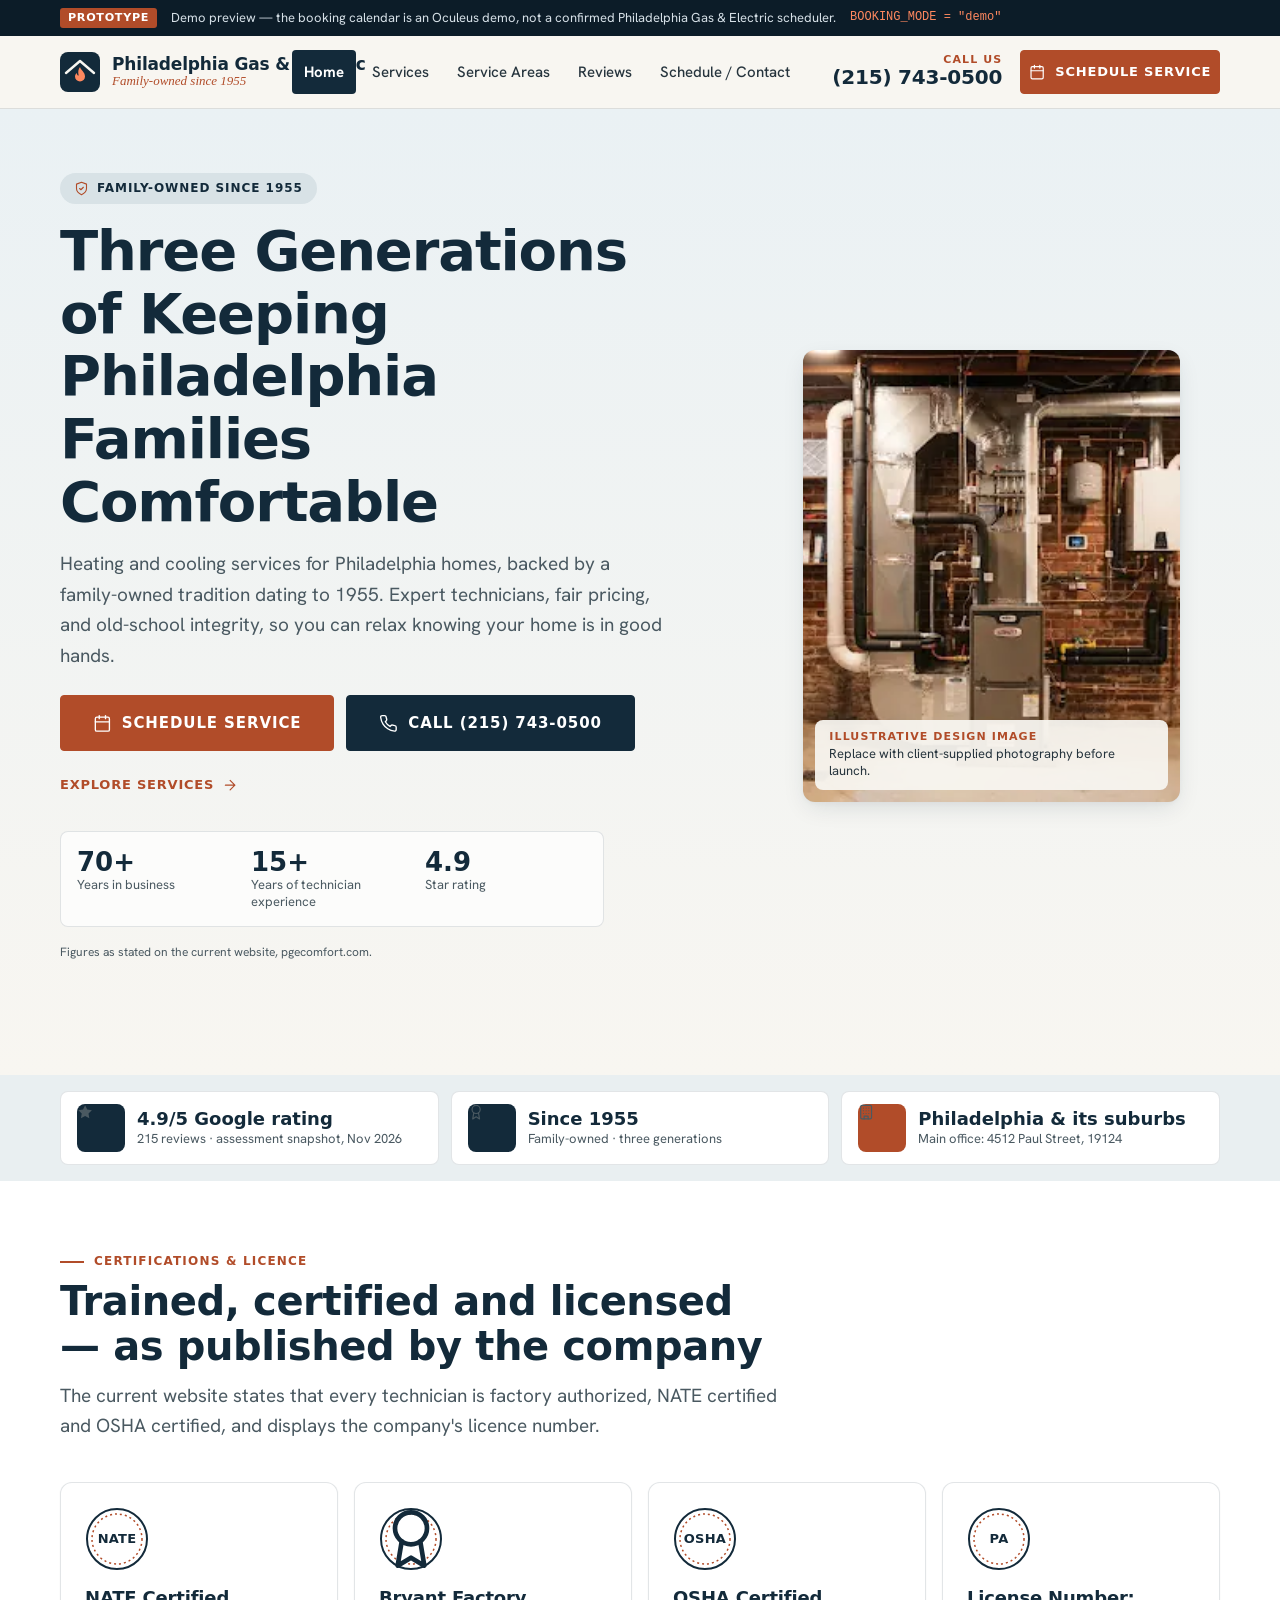
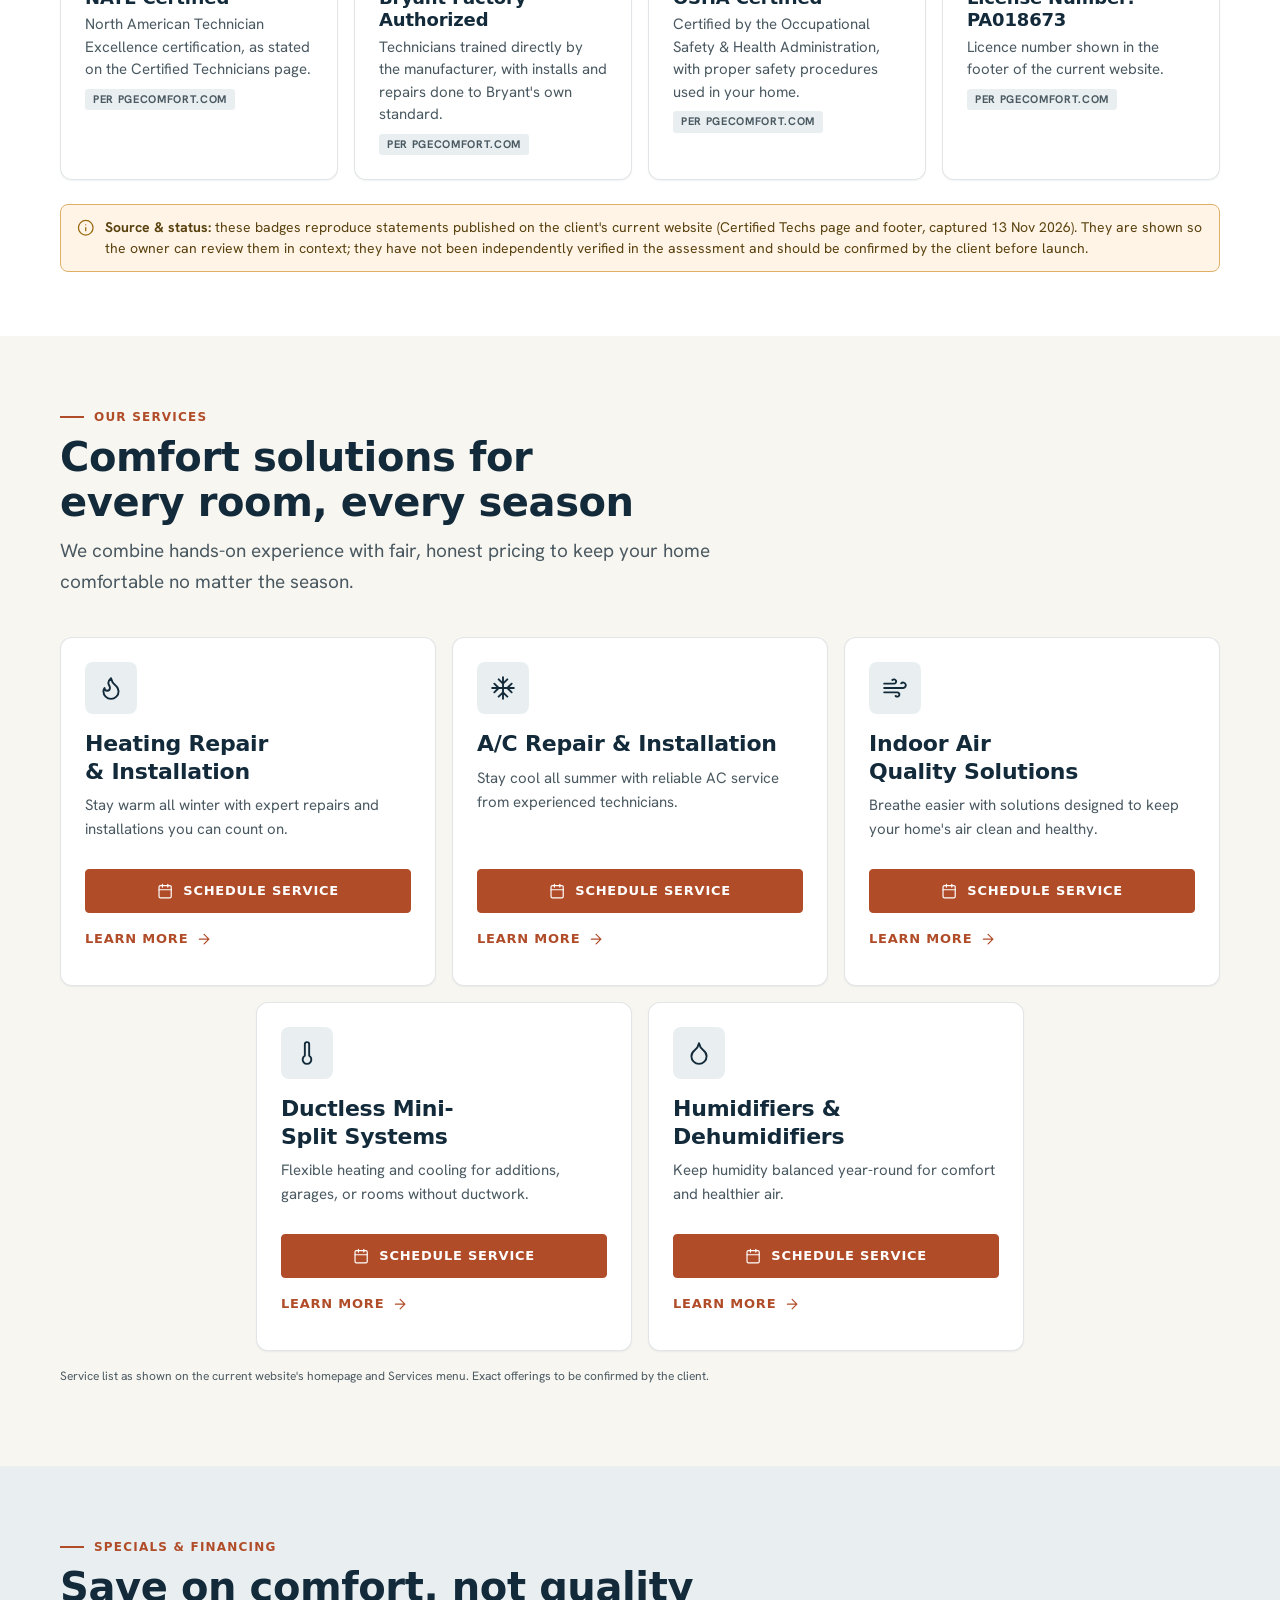
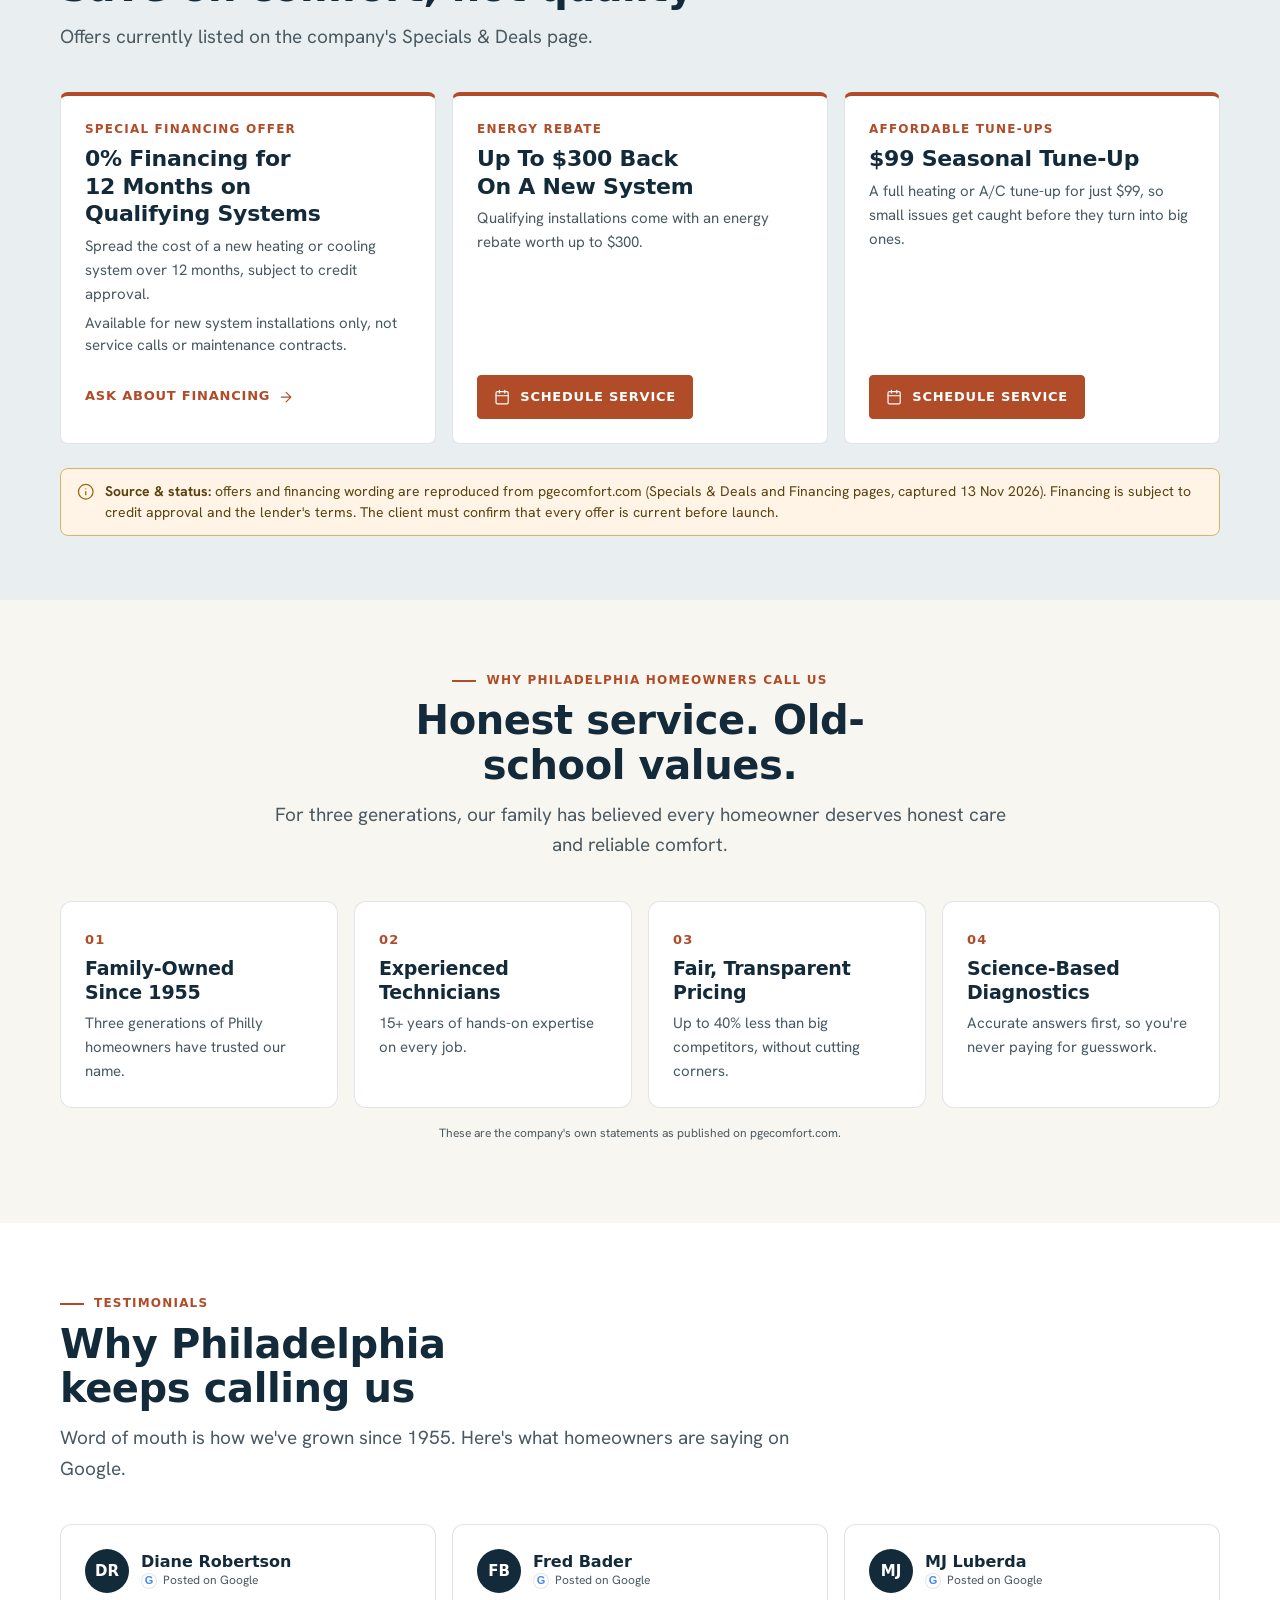
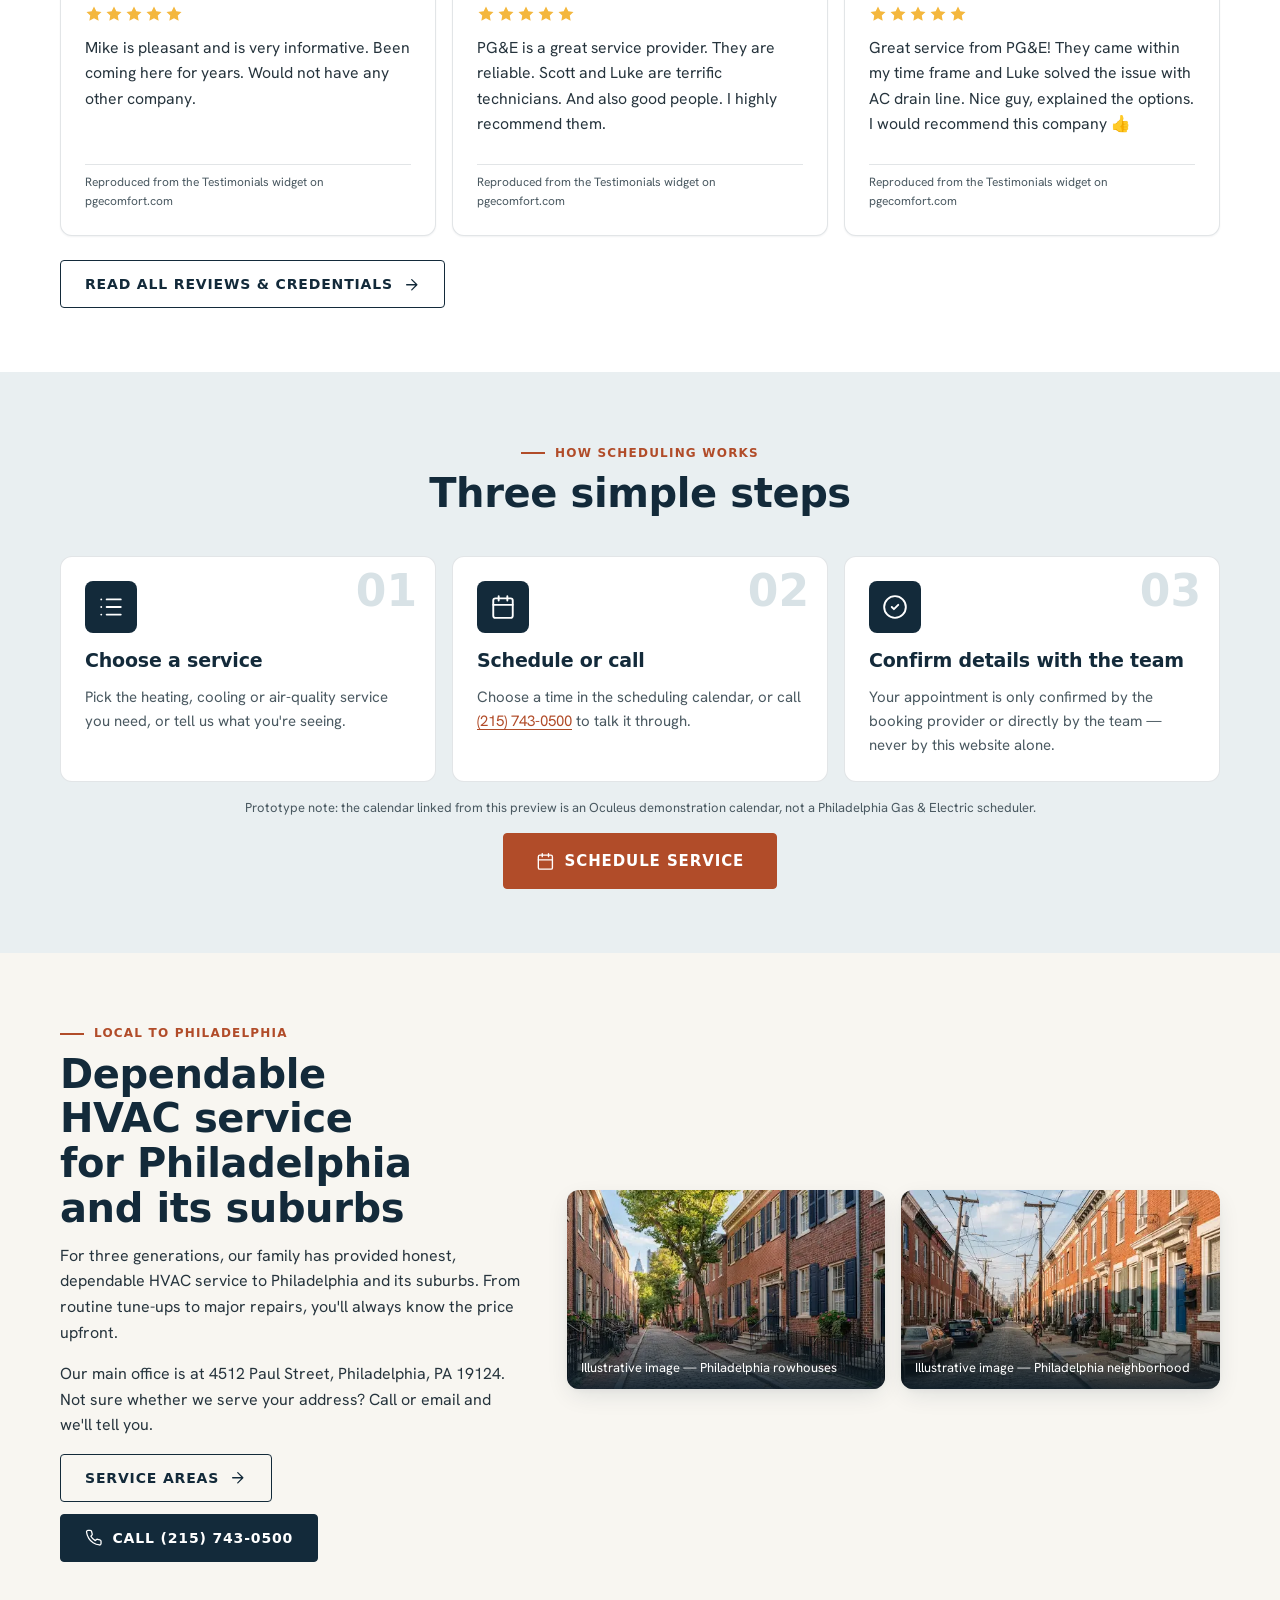
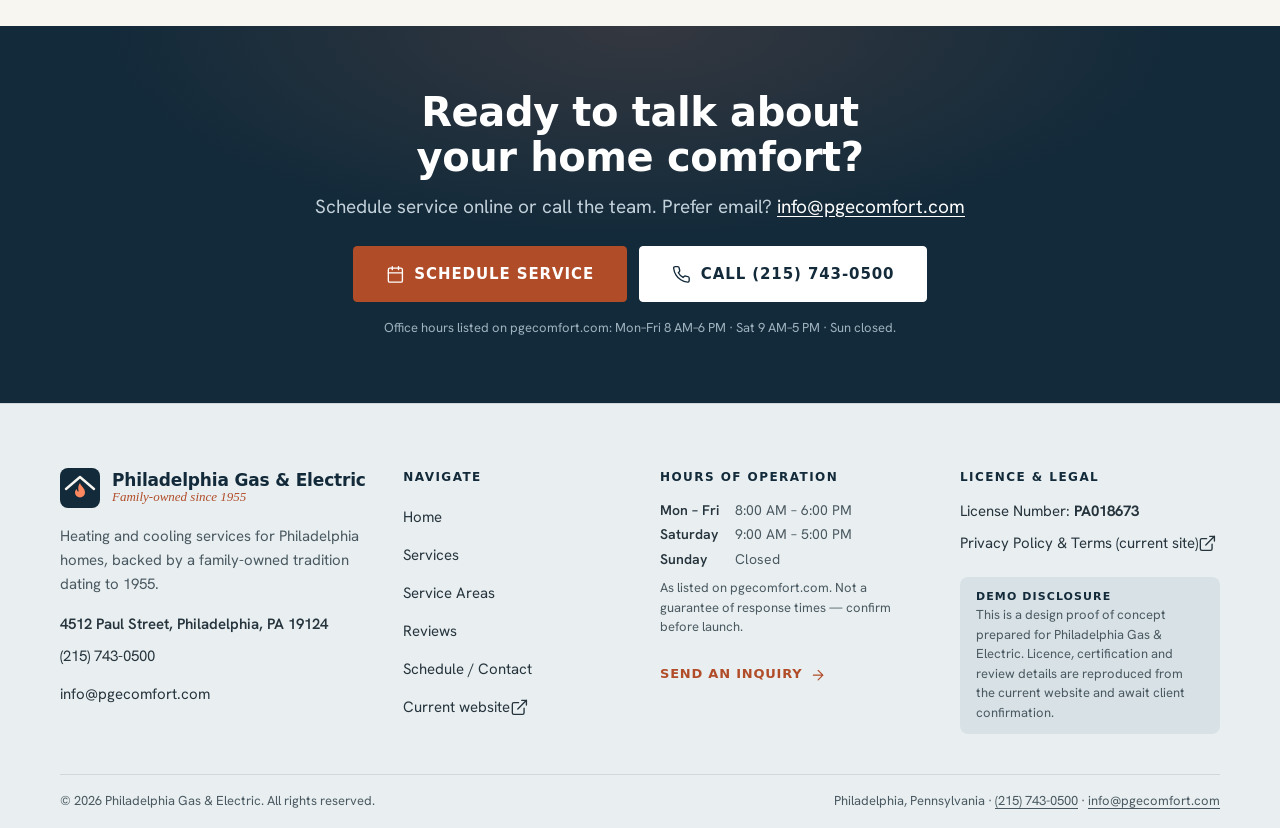
==== index.html @ 8e077ae9 "Add PGE front-end proof of concept (HTML/CSS/JS) from Stitch design Five-page static site (Home, Ser" ====
<!doctype html>
<html lang="en">
<head>
<meta charset="utf-8">
<meta name="viewport" content="width=device-width, initial-scale=1">
<title>Philadelphia Gas &amp; Electric | Family-Owned HVAC in Philadelphia, PA</title>
<meta name="description" content="Heating and cooling services for Philadelphia homes, backed by a family-owned tradition dating to 1955. Schedule service online or call (215) 743-0500.">
<!-- Demonstration domain: keep out of search indexes until the client approves launch. Remove for production. -->
<meta name="robots" content="noindex, nofollow">
<link rel="canonical" href="https://pgecomfort.oculeusltd.com/">
<meta name="theme-color" content="#132a3a">
<meta property="og:type" content="website">
<meta property="og:title" content="Philadelphia Gas &amp; Electric | Family-Owned HVAC in Philadelphia, PA">
<meta property="og:description" content="Heating and cooling services for Philadelphia homes, backed by a family-owned tradition dating to 1955. Schedule service online or call (215) 743-0500.">
<meta property="og:site_name" content="Philadelphia Gas &amp; Electric">
<link rel="icon" href="data:image/svg+xml,%3Csvg xmlns='http://www.w3.org/2000/svg' viewBox='0 0 40 40'%3E%3Crect width='40' height='40' rx='8' fill='%23132a3a'/%3E%3Cpath d='M20 8c1 4 6 6 6 12a6 6 0 0 1-12 0c0-2 1-3 2-4 0 2 1 3 2 3-1-4 0-8 2-11z' fill='%23fe885f'/%3E%3C/svg%3E">
<link rel="preload" href="assets/fonts/space-grotesk.woff2" as="font" type="font/woff2" crossorigin>
<link rel="preload" href="assets/fonts/hanken-grotesk.woff2" as="font" type="font/woff2" crossorigin>
<link rel="stylesheet" href="assets/css/styles.css">

<script type="application/ld+json">{"@context":"https://schema.org","@graph":[{"@type":"HVACBusiness","@id":"https://pgecomfort.com/#business","name":"Philadelphia Gas & Electric","url":"https://pgecomfort.com/","telephone":"+1-215-743-0500","email":"info@pgecomfort.com","address":{"@type":"PostalAddress","streetAddress":"4512 Paul Street","addressLocality":"Philadelphia","addressRegion":"PA","postalCode":"19124","addressCountry":"US"},"areaServed":{"@type":"City","name":"Philadelphia"}},{"@type":"WebPage","@id":"https://pgecomfort.oculeusltd.com/#webpage","url":"https://pgecomfort.oculeusltd.com/","name":"Philadelphia Gas &amp; Electric | Family-Owned HVAC in Philadelphia, PA","description":"Heating and cooling services for Philadelphia homes, backed by a family-owned tradition dating to 1955. Schedule service online or call (215) 743-0500.","about":{"@id":"https://pgecomfort.com/#business"}}]}</script>
</head>
<body class="page-home">
<svg xmlns="http://www.w3.org/2000/svg" width="0" height="0" style="position:absolute" aria-hidden="true" focusable="false"><symbol id="i-phone" viewBox="0 0 24 24"><path d="M22 16.92v3a2 2 0 0 1-2.18 2 19.79 19.79 0 0 1-8.63-3.07 19.5 19.5 0 0 1-6-6 19.79 19.79 0 0 1-3.07-8.67A2 2 0 0 1 4.11 2h3a2 2 0 0 1 2 1.72c.13.96.36 1.9.7 2.81a2 2 0 0 1-.45 2.11L8.09 9.91a16 16 0 0 0 6 6l1.27-1.27a2 2 0 0 1 2.11-.45c.91.34 1.85.57 2.81.7A2 2 0 0 1 22 16.92z"/></symbol><symbol id="i-calendar" viewBox="0 0 24 24"><rect x="3" y="4" width="18" height="18" rx="2"/><path d="M16 2v4M8 2v4M3 10h18"/></symbol><symbol id="i-mail" viewBox="0 0 24 24"><rect x="2" y="4" width="20" height="16" rx="2"/><path d="m22 7-10 6L2 7"/></symbol><symbol id="i-arrow-right" viewBox="0 0 24 24"><path d="M5 12h14M12 5l7 7-7 7"/></symbol><symbol id="i-check" viewBox="0 0 24 24"><path d="M20 6 9 17l-5-5"/></symbol><symbol id="i-check-circle" viewBox="0 0 24 24"><circle cx="12" cy="12" r="10"/><path d="m9 12 2 2 4-4"/></symbol><symbol id="i-chevron-down" viewBox="0 0 24 24"><path d="m6 9 6 6 6-6"/></symbol><symbol id="i-menu" viewBox="0 0 24 24"><path d="M4 6h16M4 12h16M4 18h16"/></symbol><symbol id="i-x" viewBox="0 0 24 24"><path d="M18 6 6 18M6 6l12 12"/></symbol><symbol id="i-star" viewBox="0 0 24 24"><path d="m12 2 3.09 6.26L22 9.27l-5 4.87 1.18 6.88L12 17.77l-6.18 3.25L7 14.14 2 9.27l6.91-1.01z"/></symbol><symbol id="i-map-pin" viewBox="0 0 24 24"><path d="M20 10c0 6-8 12-8 12S4 16 4 10a8 8 0 0 1 16 0z"/><circle cx="12" cy="10" r="3"/></symbol><symbol id="i-shield-check" viewBox="0 0 24 24"><path d="M12 22s8-4 8-10V5l-8-3-8 3v7c0 6 8 10 8 10z"/><path d="m9 12 2 2 4-4"/></symbol><symbol id="i-award" viewBox="0 0 24 24"><circle cx="12" cy="8" r="6"/><path d="M15.48 12.89 17 22l-5-3-5 3 1.52-9.11"/></symbol><symbol id="i-flame" viewBox="0 0 24 24"><path d="M8.5 14.5A2.5 2.5 0 0 0 11 12c0-1.38-.5-2-1-3-1.07-2.14-.22-4.05 2-6 .5 2.5 2 4.9 4 6.5 2 1.6 3 3.5 3 5.5a7 7 0 1 1-14 0c0-1.15.43-2.29 1-3a2.5 2.5 0 0 0 2.5 2.5z"/></symbol><symbol id="i-snowflake" viewBox="0 0 24 24"><path d="M2 12h20M12 2v20M20 16l-4-4 4-4M4 8l4 4-4 4M16 4l-4 4-4-4M8 20l4-4 4 4"/></symbol><symbol id="i-wind" viewBox="0 0 24 24"><path d="M17.7 7.7a2.5 2.5 0 1 1 1.8 4.3H2M9.6 4.6A2 2 0 1 1 11 8H2M12.6 19.4A2 2 0 1 0 14 16H2"/></symbol><symbol id="i-droplet" viewBox="0 0 24 24"><path d="M12 22a7 7 0 0 0 7-7c0-2-1-3.9-3-5.5s-3.5-4-4-6.5c-.5 2.5-2 4.9-4 6.5C6 11.1 5 13 5 15a7 7 0 0 0 7 7z"/></symbol><symbol id="i-wrench" viewBox="0 0 24 24"><path d="M14.7 6.3a1 1 0 0 0 0 1.4l1.6 1.6a1 1 0 0 0 1.4 0l3.77-3.77a6 6 0 0 1-7.94 7.94l-6.91 6.91a2.12 2.12 0 0 1-3-3l6.91-6.91a6 6 0 0 1 7.94-7.94z"/></symbol><symbol id="i-home" viewBox="0 0 24 24"><path d="m3 9 9-7 9 7v11a2 2 0 0 1-2 2H5a2 2 0 0 1-2-2z"/><path d="M9 22V12h6v10"/></symbol><symbol id="i-clock" viewBox="0 0 24 24"><circle cx="12" cy="12" r="10"/><path d="M12 6v6l4 2"/></symbol><symbol id="i-info" viewBox="0 0 24 24"><circle cx="12" cy="12" r="10"/><path d="M12 16v-4M12 8h.01"/></symbol><symbol id="i-alert" viewBox="0 0 24 24"><path d="m21.73 18-8-14a2 2 0 0 0-3.48 0l-8 14A2 2 0 0 0 4 21h16a2 2 0 0 0 1.73-3z"/><path d="M12 9v4M12 17h.01"/></symbol><symbol id="i-external" viewBox="0 0 24 24"><path d="M15 3h6v6M10 14 21 3M18 13v6a2 2 0 0 1-2 2H5a2 2 0 0 1-2-2V8a2 2 0 0 1 2-2h6"/></symbol><symbol id="i-users" viewBox="0 0 24 24"><path d="M16 21v-2a4 4 0 0 0-4-4H6a4 4 0 0 0-4 4v2"/><circle cx="9" cy="7" r="4"/><path d="M22 21v-2a4 4 0 0 0-3-3.87M16 3.13a4 4 0 0 1 0 7.75"/></symbol><symbol id="i-thermometer" viewBox="0 0 24 24"><path d="M14 4v10.54a4 4 0 1 1-4 0V4a2 2 0 0 1 4 0z"/></symbol><symbol id="i-search" viewBox="0 0 24 24"><circle cx="11" cy="11" r="8"/><path d="m21 21-4.3-4.3"/></symbol><symbol id="i-dollar" viewBox="0 0 24 24"><path d="M12 2v20M17 5H9.5a3.5 3.5 0 0 0 0 7h5a3.5 3.5 0 0 1 0 7H6"/></symbol><symbol id="i-tag" viewBox="0 0 24 24"><path d="M12 2H2v10l9.29 9.29a1 1 0 0 0 1.41 0l8.59-8.59a1 1 0 0 0 0-1.41z"/><path d="M7 7h.01"/></symbol><symbol id="i-send" viewBox="0 0 24 24"><path d="m22 2-7 20-4-9-9-4zM22 2 11 13"/></symbol><symbol id="i-lock" viewBox="0 0 24 24"><rect x="3" y="11" width="18" height="11" rx="2"/><path d="M7 11V7a5 5 0 0 1 10 0v4"/></symbol><symbol id="i-list" viewBox="0 0 24 24"><path d="M3 5h.01M3 12h.01M3 19h.01M8 5h13M8 12h13M8 19h13"/></symbol><symbol id="i-building" viewBox="0 0 24 24"><rect x="4" y="2" width="16" height="20" rx="2"/><path d="M9 22v-4h6v4M8 6h.01M12 6h.01M16 6h.01M8 10h.01M12 10h.01M16 10h.01M8 14h.01M12 14h.01M16 14h.01"/></symbol><symbol id="i-quote" viewBox="0 0 24 24"><path d="M3 21c3 0 7-1 7-8V5c0-1.25-.76-2-2-2H4c-1.25 0-2 .75-2 2v6c0 1.25.76 2 2 2h4M15 21c3 0 7-1 7-8V5c0-1.25-.76-2-2-2h-4c-1.25 0-2 .75-2 2v6c0 1.25.76 2 2 2h4"/></symbol></svg>
<a class="skip-link" href="#main">Skip to main content</a>

<div class="demo-bar" data-demo-only role="note" aria-label="Prototype notice">
  <div class="container">
    <strong>Prototype</strong>
    <span>Demo preview — the booking calendar is an Oculeus demo, not a confirmed Philadelphia Gas &amp; Electric scheduler.</span>
    <code>BOOKING_MODE = "<span data-booking-mode-text>demo</span>"</code>
  </div>
</div>

<header class="site-header">
  <div class="container header-inner">
    <a class="brand" href="index.html" aria-label="Philadelphia Gas &amp; Electric — home">
      <svg class="brand-mark" viewBox="0 0 40 40" aria-hidden="true" focusable="false"><rect width="40" height="40" rx="8" fill="#132a3a"/><path d="M6 21 20 9l14 12" fill="none" stroke="#f8f6f1" stroke-width="2.4" stroke-linecap="round" stroke-linejoin="round"/><path d="M20 15c.9 3.4 5 5 5 9.5a5 5 0 0 1-10 0c0-1.7.8-2.8 1.8-3.6.1 1.6.9 2.5 1.9 2.7-.9-3.4-.4-6.7 1.3-8.6z" fill="#fe885f"/></svg>
      <span class="brand-text">
        <span class="brand-name">Philadelphia Gas &amp; Electric</span>
        <span class="brand-tag">Family-owned since 1955</span>
      </span>
    </a>

    <nav class="primary-nav" aria-label="Primary">
      <ul>
        <li><a href="index.html" aria-current="page">Home</a></li>
        <li><a href="services.html">Services</a></li>
        <li><a href="service-areas.html">Service Areas</a></li>
        <li><a href="reviews.html">Reviews</a></li>
        <li><a href="schedule-service.html">Schedule / Contact</a></li>
      </ul>
    </nav>

    <div class="header-actions">
      <a class="header-phone" href="tel:2157430500" data-phone aria-label="Call (215) 743-0500">
        <small>Call us</small>
        <span>(215) 743-0500</span>
      </a>
      <a class="icon-btn icon-btn--call" href="tel:2157430500" data-phone aria-label="Call (215) 743-0500"><svg class="icon" aria-hidden="true" focusable="false"><use href="#i-phone"/></svg></a>
      <a class="btn header-cta btn--sm" href="https://cal.com/oculeus-ltd/us-gmt" data-booking target="_blank" rel="noopener noreferrer"><svg class="icon" aria-hidden="true" focusable="false"><use href="#i-calendar"/></svg><span>Schedule Service</span></a>
      <button class="icon-btn menu-toggle" type="button" aria-expanded="false" aria-controls="mobile-menu" aria-label="Open menu">
        <span class="icon-open"><svg class="icon" aria-hidden="true" focusable="false"><use href="#i-menu"/></svg></span><span class="icon-close"><svg class="icon" aria-hidden="true" focusable="false"><use href="#i-x"/></svg></span>
      </button>
    </div>
  </div>

  <div class="drawer" id="mobile-menu" hidden>
    <nav aria-label="Mobile">
      <ul>
        <li><a href="index.html" aria-current="page">Home <svg class="icon" aria-hidden="true" focusable="false"><use href="#i-arrow-right"/></svg></a></li>
        <li><a href="services.html">Services <svg class="icon" aria-hidden="true" focusable="false"><use href="#i-arrow-right"/></svg></a></li>
        <li><a href="service-areas.html">Service Areas <svg class="icon" aria-hidden="true" focusable="false"><use href="#i-arrow-right"/></svg></a></li>
        <li><a href="reviews.html">Reviews <svg class="icon" aria-hidden="true" focusable="false"><use href="#i-arrow-right"/></svg></a></li>
        <li><a href="schedule-service.html">Schedule / Contact <svg class="icon" aria-hidden="true" focusable="false"><use href="#i-arrow-right"/></svg></a></li>
      </ul>
    </nav>
    <div class="drawer-actions">
      <a class="btn btn--lg btn--block" href="https://cal.com/oculeus-ltd/us-gmt" data-booking target="_blank" rel="noopener noreferrer"><svg class="icon" aria-hidden="true" focusable="false"><use href="#i-calendar"/></svg><span>Schedule Service</span></a>
      <a class="btn btn--navy btn--lg btn--block" href="tel:2157430500" data-phone><svg class="icon" aria-hidden="true" focusable="false"><use href="#i-phone"/></svg><span>Call (215) 743-0500</span></a>
    </div>
    <p class="drawer-meta">Prefer email? <a href="mailto:info@pgecomfort.com" data-email>info@pgecomfort.com</a></p>
  </div>
</header>

<main id="main">
<!-- ============ HERO ============ -->
<section class="hero" aria-labelledby="hero-title">
  <div class="container hero-grid">
    <div class="hero-copy">
      <span class="pill"><svg class="icon" aria-hidden="true" focusable="false"><use href="#i-shield-check"/></svg> Family-owned since 1955</span>
      <h1 id="hero-title">Three Generations of Keeping Philadelphia Families Comfortable</h1>
      <p class="lead">Heating and cooling services for Philadelphia homes, backed by a family-owned tradition dating to 1955. Expert technicians, fair pricing, and old-school integrity, so you can relax knowing your home is in good hands.</p>
      <div class="btn-row">
        <a class="btn btn--lg" href="https://cal.com/oculeus-ltd/us-gmt" data-booking target="_blank" rel="noopener noreferrer"><svg class="icon" aria-hidden="true" focusable="false"><use href="#i-calendar"/></svg><span>Schedule Service</span></a>
        <a class="btn btn--navy btn--lg" href="tel:2157430500" data-phone><svg class="icon" aria-hidden="true" focusable="false"><use href="#i-phone"/></svg><span>Call (215) 743-0500</span></a>
        <a class="link-arrow" href="services.html">Explore services <svg class="icon" aria-hidden="true" focusable="false"><use href="#i-arrow-right"/></svg></a>
      </div>
      <dl class="hero-stats">
        <div><dt>Years in business</dt><dd>70+</dd></div>
        <div><dt>Years of technician experience</dt><dd>15+</dd></div>
        <div><dt>Star rating</dt><dd>4.9</dd></div>
      </dl>
      <p class="source-note">Figures as stated on the current website, pgecomfort.com.</p>
    </div>

    <figure class="hero-media">
      <img src="assets/img/hero-boiler-room.webp" width="1000" height="563" alt="Residential furnace and copper piping in a Philadelphia-style brick basement" fetchpriority="high">
      <figcaption><strong>Illustrative design image</strong>Replace with client-supplied photography before launch.</figcaption>
    </figure>
  </div>
</section>

<!-- ============ TRUST STRIP ============ -->
<section class="trust-strip" aria-label="Trust highlights">
  <div class="container">
    <div class="grid">
      <div class="trust-item">
        <span class="trust-ico"><svg class="icon icon--fill" aria-hidden="true" focusable="false"><use href="#i-star"/></svg></span>
        <div><strong>4.9/5 Google rating</strong><span>215 reviews · assessment snapshot, Nov 2026</span></div>
      </div>
      <div class="trust-item">
        <span class="trust-ico"><svg class="icon" aria-hidden="true" focusable="false"><use href="#i-award"/></svg></span>
        <div><strong>Since 1955</strong><span>Family-owned · three generations</span></div>
      </div>
      <div class="trust-item">
        <span class="trust-ico trust-ico--copper"><svg class="icon" aria-hidden="true" focusable="false"><use href="#i-building"/></svg></span>
        <div><strong>Philadelphia &amp; its suburbs</strong><span>Main office: 4512 Paul Street, 19124</span></div>
      </div>
    </div>
  </div>
</section>

<!-- ============ CREDENTIALS ============ -->
<section class="section section--white" aria-labelledby="cred-title">
  <div class="container">
    <div class="section-head">
      <span class="eyebrow">Certifications &amp; licence</span>
      <h2 id="cred-title">Trained, certified and licensed — as published by the company</h2>
      <p class="lead">The current website states that every technician is factory authorized, NATE certified and OSHA certified, and displays the company's licence number.</p>
    </div>

    <div class="cred-grid">
      <article class="cred">
        <span class="cred-seal" aria-hidden="true"><svg viewBox="0 0 64 64"><circle cx="32" cy="32" r="30" fill="#fff" stroke="currentColor" stroke-width="2"/><circle cx="32" cy="32" r="25" fill="none" stroke="#b14c29" stroke-width="1.5" stroke-dasharray="2 3"/></svg><span>NATE</span></span>
        <div>
          <h3>NATE Certified</h3>
          <p>North American Technician Excellence certification, as stated on the Certified Technicians page.</p>
          <span class="tag">Per pgecomfort.com</span>
        </div>
      </article>
      <article class="cred">
        <span class="cred-seal" aria-hidden="true"><svg viewBox="0 0 64 64"><circle cx="32" cy="32" r="30" fill="#fff" stroke="currentColor" stroke-width="2"/><circle cx="32" cy="32" r="25" fill="none" stroke="#b14c29" stroke-width="1.5" stroke-dasharray="2 3"/></svg><svg class="icon" aria-hidden="true" focusable="false"><use href="#i-award"/></svg></span>
        <div>
          <h3>Bryant Factory Authorized</h3>
          <p>Technicians trained directly by the manufacturer, with installs and repairs done to Bryant's own standard.</p>
          <span class="tag">Per pgecomfort.com</span>
        </div>
      </article>
      <article class="cred">
        <span class="cred-seal" aria-hidden="true"><svg viewBox="0 0 64 64"><circle cx="32" cy="32" r="30" fill="#fff" stroke="currentColor" stroke-width="2"/><circle cx="32" cy="32" r="25" fill="none" stroke="#b14c29" stroke-width="1.5" stroke-dasharray="2 3"/></svg><span>OSHA</span></span>
        <div>
          <h3>OSHA Certified</h3>
          <p>Certified by the Occupational Safety &amp; Health Administration, with proper safety procedures used in your home.</p>
          <span class="tag">Per pgecomfort.com</span>
        </div>
      </article>
      <article class="cred">
        <span class="cred-seal" aria-hidden="true"><svg viewBox="0 0 64 64"><circle cx="32" cy="32" r="30" fill="#fff" stroke="currentColor" stroke-width="2"/><circle cx="32" cy="32" r="25" fill="none" stroke="#b14c29" stroke-width="1.5" stroke-dasharray="2 3"/></svg><span>PA</span></span>
        <div>
          <h3>License Number: PA018673</h3>
          <p>Licence number shown in the footer of the current website.</p>
          <span class="tag">Per pgecomfort.com</span>
        </div>
      </article>
    </div>

    <div class="provenance" role="note">
      <svg class="icon" aria-hidden="true" focusable="false"><use href="#i-info"/></svg>
      <p style="margin:0"><strong>Source &amp; status:</strong> these badges reproduce statements published on the client's current website (Certified Techs page and footer, captured 13 Nov 2026). They are shown so the owner can review them in context; they have not been independently verified in the assessment and should be confirmed by the client before launch.</p>
    </div>
  </div>
</section>

<!-- ============ SERVICES ============ -->
<section class="section" id="services" aria-labelledby="svc-title">
  <div class="container">
    <div class="section-head">
      <span class="eyebrow">Our services</span>
      <h2 id="svc-title">Comfort solutions for every room, every season</h2>
      <p class="lead">We combine hands-on experience with fair, honest pricing to keep your home comfortable no matter the season.</p>
    </div>

    <div class="service-grid service-grid--5">
      <article class="service-card">
        <div class="service-card-top"><span class="ico-box"><svg class="icon" aria-hidden="true" focusable="false"><use href="#i-flame"/></svg></span></div>
        <h3>Heating Repair &amp; Installation</h3>
        <p>Stay warm all winter with expert repairs and installations you can count on.</p>
        <div class="card-actions">
          <a class="btn btn--sm" href="https://cal.com/oculeus-ltd/us-gmt" data-booking target="_blank" rel="noopener noreferrer"><svg class="icon" aria-hidden="true" focusable="false"><use href="#i-calendar"/></svg><span>Schedule Service</span></a>
          <a class="link-arrow" href="services.html#heating">Learn more <svg class="icon" aria-hidden="true" focusable="false"><use href="#i-arrow-right"/></svg></a>
        </div>
      </article>
      <article class="service-card">
        <div class="service-card-top"><span class="ico-box"><svg class="icon" aria-hidden="true" focusable="false"><use href="#i-snowflake"/></svg></span></div>
        <h3>A/C Repair &amp; Installation</h3>
        <p>Stay cool all summer with reliable AC service from experienced technicians.</p>
        <div class="card-actions">
          <a class="btn btn--sm" href="https://cal.com/oculeus-ltd/us-gmt" data-booking target="_blank" rel="noopener noreferrer"><svg class="icon" aria-hidden="true" focusable="false"><use href="#i-calendar"/></svg><span>Schedule Service</span></a>
          <a class="link-arrow" href="services.html#cooling">Learn more <svg class="icon" aria-hidden="true" focusable="false"><use href="#i-arrow-right"/></svg></a>
        </div>
      </article>
      <article class="service-card">
        <div class="service-card-top"><span class="ico-box"><svg class="icon" aria-hidden="true" focusable="false"><use href="#i-wind"/></svg></span></div>
        <h3>Indoor Air Quality Solutions</h3>
        <p>Breathe easier with solutions designed to keep your home's air clean and healthy.</p>
        <div class="card-actions">
          <a class="btn btn--sm" href="https://cal.com/oculeus-ltd/us-gmt" data-booking target="_blank" rel="noopener noreferrer"><svg class="icon" aria-hidden="true" focusable="false"><use href="#i-calendar"/></svg><span>Schedule Service</span></a>
          <a class="link-arrow" href="services.html#air-quality">Learn more <svg class="icon" aria-hidden="true" focusable="false"><use href="#i-arrow-right"/></svg></a>
        </div>
      </article>
      <article class="service-card">
        <div class="service-card-top"><span class="ico-box"><svg class="icon" aria-hidden="true" focusable="false"><use href="#i-thermometer"/></svg></span></div>
        <h3>Ductless Mini-Split Systems</h3>
        <p>Flexible heating and cooling for additions, garages, or rooms without ductwork.</p>
        <div class="card-actions">
          <a class="btn btn--sm" href="https://cal.com/oculeus-ltd/us-gmt" data-booking target="_blank" rel="noopener noreferrer"><svg class="icon" aria-hidden="true" focusable="false"><use href="#i-calendar"/></svg><span>Schedule Service</span></a>
          <a class="link-arrow" href="services.html#mini-splits">Learn more <svg class="icon" aria-hidden="true" focusable="false"><use href="#i-arrow-right"/></svg></a>
        </div>
      </article>
      <article class="service-card">
        <div class="service-card-top"><span class="ico-box"><svg class="icon" aria-hidden="true" focusable="false"><use href="#i-droplet"/></svg></span></div>
        <h3>Humidifiers &amp; Dehumidifiers</h3>
        <p>Keep humidity balanced year-round for comfort and healthier air.</p>
        <div class="card-actions">
          <a class="btn btn--sm" href="https://cal.com/oculeus-ltd/us-gmt" data-booking target="_blank" rel="noopener noreferrer"><svg class="icon" aria-hidden="true" focusable="false"><use href="#i-calendar"/></svg><span>Schedule Service</span></a>
          <a class="link-arrow" href="services.html#humidity">Learn more <svg class="icon" aria-hidden="true" focusable="false"><use href="#i-arrow-right"/></svg></a>
        </div>
      </article>
    </div>
    <p class="source-note" style="margin-top:var(--s3)">Service list as shown on the current website's homepage and Services menu. Exact offerings to be confirmed by the client.</p>
  </div>
</section>

<!-- ============ OFFERS ============ -->
<section class="section section--mist" aria-labelledby="offers-title">
  <div class="container">
    <div class="section-head">
      <span class="eyebrow">Specials &amp; financing</span>
      <h2 id="offers-title">Save on comfort, not quality</h2>
      <p class="lead">Offers currently listed on the company's Specials &amp; Deals page.</p>
    </div>

    <div class="offer-grid">
      <article class="offer">
        <span class="offer-kicker">Special financing offer</span>
        <h3>0% Financing for 12 Months on Qualifying Systems</h3>
        <div class="offer-body">
          <p>Spread the cost of a new heating or cooling system over 12 months, subject to credit approval.</p>
          <p class="fine-print">Available for new system installations only, not service calls or maintenance contracts.</p>
        </div>
        <a class="link-arrow" href="tel:2157430500" data-phone>Ask about financing <svg class="icon" aria-hidden="true" focusable="false"><use href="#i-arrow-right"/></svg></a>
      </article>
      <article class="offer">
        <span class="offer-kicker">Energy rebate</span>
        <h3>Up To $300 Back On A New System</h3>
        <div class="offer-body"><p>Qualifying installations come with an energy rebate worth up to $300.</p></div>
        <a class="btn btn--sm" href="https://cal.com/oculeus-ltd/us-gmt" data-booking target="_blank" rel="noopener noreferrer"><svg class="icon" aria-hidden="true" focusable="false"><use href="#i-calendar"/></svg><span>Schedule Service</span></a>
      </article>
      <article class="offer">
        <span class="offer-kicker">Affordable tune-ups</span>
        <h3>$99 Seasonal Tune-Up</h3>
        <div class="offer-body"><p>A full heating or A/C tune-up for just $99, so small issues get caught before they turn into big ones.</p></div>
        <a class="btn btn--sm" href="https://cal.com/oculeus-ltd/us-gmt" data-booking target="_blank" rel="noopener noreferrer"><svg class="icon" aria-hidden="true" focusable="false"><use href="#i-calendar"/></svg><span>Schedule Service</span></a>
      </article>
    </div>

    <div class="provenance" role="note">
      <svg class="icon" aria-hidden="true" focusable="false"><use href="#i-info"/></svg>
      <p style="margin:0"><strong>Source &amp; status:</strong> offers and financing wording are reproduced from pgecomfort.com (Specials &amp; Deals and Financing pages, captured 13 Nov 2026). Financing is subject to credit approval and the lender's terms. The client must confirm that every offer is current before launch.</p>
    </div>
  </div>
</section>

<!-- ============ WHY US ============ -->
<section class="section" aria-labelledby="why-title">
  <div class="container">
    <div class="section-head section-head--center">
      <span class="eyebrow">Why Philadelphia homeowners call us</span>
      <h2 id="why-title">Honest service. Old-school values.</h2>
      <p class="lead">For three generations, our family has believed every homeowner deserves honest care and reliable comfort.</p>
    </div>
    <div class="pillars pillars--4">
      <article class="pillar"><span class="num">01</span><h3>Family-Owned Since 1955</h3><p>Three generations of Philly homeowners have trusted our name.</p></article>
      <article class="pillar"><span class="num">02</span><h3>Experienced Technicians</h3><p>15+ years of hands-on expertise on every job.</p></article>
      <article class="pillar"><span class="num">03</span><h3>Fair, Transparent Pricing</h3><p>Up to 40% less than big competitors, without cutting corners.</p></article>
      <article class="pillar"><span class="num">04</span><h3>Science-Based Diagnostics</h3><p>Accurate answers first, so you're never paying for guesswork.</p></article>
    </div>
    <p class="source-note" style="text-align:center;margin-top:var(--s3)">These are the company's own statements as published on pgecomfort.com.</p>
  </div>
</section>

<!-- ============ REVIEWS PREVIEW ============ -->
<section class="section section--white" aria-labelledby="rev-title">
  <div class="container">
    <div class="section-head">
      <span class="eyebrow">Testimonials</span>
      <h2 id="rev-title">Why Philadelphia keeps calling us</h2>
      <p class="lead">Word of mouth is how we've grown since 1955. Here's what homeowners are saying on Google.</p>
    </div>

    <div class="review-grid">
      <figure class="review">
        <div class="review-head"><span class="avatar" aria-hidden="true">DR</span><div><div class="review-name">Diane Robertson</div><div class="review-src"><span class="g-badge" aria-hidden="true">G</span> Posted on Google</div></div></div>
        <span class="stars" role="img" aria-label="5 out of 5 stars"><svg class="icon icon--fill" aria-hidden="true" focusable="false"><use href="#i-star"/></svg><svg class="icon icon--fill" aria-hidden="true" focusable="false"><use href="#i-star"/></svg><svg class="icon icon--fill" aria-hidden="true" focusable="false"><use href="#i-star"/></svg><svg class="icon icon--fill" aria-hidden="true" focusable="false"><use href="#i-star"/></svg><svg class="icon icon--fill" aria-hidden="true" focusable="false"><use href="#i-star"/></svg></span>
        <blockquote><p>Mike is pleasant and is very informative. Been coming here for years. Would not have any other company.</p></blockquote>
        <figcaption class="review-foot">Reproduced from the Testimonials widget on pgecomfort.com</figcaption>
      </figure>
      <figure class="review">
        <div class="review-head"><span class="avatar" aria-hidden="true">FB</span><div><div class="review-name">Fred Bader</div><div class="review-src"><span class="g-badge" aria-hidden="true">G</span> Posted on Google</div></div></div>
        <span class="stars" role="img" aria-label="5 out of 5 stars"><svg class="icon icon--fill" aria-hidden="true" focusable="false"><use href="#i-star"/></svg><svg class="icon icon--fill" aria-hidden="true" focusable="false"><use href="#i-star"/></svg><svg class="icon icon--fill" aria-hidden="true" focusable="false"><use href="#i-star"/></svg><svg class="icon icon--fill" aria-hidden="true" focusable="false"><use href="#i-star"/></svg><svg class="icon icon--fill" aria-hidden="true" focusable="false"><use href="#i-star"/></svg></span>
        <blockquote><p>PG&amp;E is a great service provider. They are reliable. Scott and Luke are terrific technicians. And also good people. I highly recommend them.</p></blockquote>
        <figcaption class="review-foot">Reproduced from the Testimonials widget on pgecomfort.com</figcaption>
      </figure>
      <figure class="review">
        <div class="review-head"><span class="avatar" aria-hidden="true">MJ</span><div><div class="review-name">MJ Luberda</div><div class="review-src"><span class="g-badge" aria-hidden="true">G</span> Posted on Google</div></div></div>
        <span class="stars" role="img" aria-label="5 out of 5 stars"><svg class="icon icon--fill" aria-hidden="true" focusable="false"><use href="#i-star"/></svg><svg class="icon icon--fill" aria-hidden="true" focusable="false"><use href="#i-star"/></svg><svg class="icon icon--fill" aria-hidden="true" focusable="false"><use href="#i-star"/></svg><svg class="icon icon--fill" aria-hidden="true" focusable="false"><use href="#i-star"/></svg><svg class="icon icon--fill" aria-hidden="true" focusable="false"><use href="#i-star"/></svg></span>
        <blockquote><p>Great service from PG&amp;E! They came within my time frame and Luke solved the issue with AC drain line. Nice guy, explained the options. I would recommend this company 👍</p></blockquote>
        <figcaption class="review-foot">Reproduced from the Testimonials widget on pgecomfort.com</figcaption>
      </figure>
    </div>

    <div class="btn-row" style="margin-top:var(--s4)">
      <a class="btn btn--outline" href="reviews.html"><span>Read all reviews &amp; credentials</span><svg class="icon" aria-hidden="true" focusable="false"><use href="#i-arrow-right"/></svg></a>
    </div>
  </div>
</section>

<!-- ============ HOW IT WORKS ============ -->
<section class="section section--mist" aria-labelledby="how-title">
  <div class="container">
    <div class="section-head section-head--center">
      <span class="eyebrow">How scheduling works</span>
      <h2 id="how-title">Three simple steps</h2>
    </div>
    <ol class="steps" style="list-style:none;padding:0;margin:0">
      <li class="step">
        <span class="ico-box"><svg class="icon" aria-hidden="true" focusable="false"><use href="#i-list"/></svg></span>
        <h3>Choose a service</h3>
        <p>Pick the heating, cooling or air-quality service you need, or tell us what you're seeing.</p>
      </li>
      <li class="step">
        <span class="ico-box"><svg class="icon" aria-hidden="true" focusable="false"><use href="#i-calendar"/></svg></span>
        <h3>Schedule or call</h3>
        <p>Choose a time in the scheduling calendar, or call <a href="tel:2157430500" data-phone>(215) 743-0500</a> to talk it through.</p>
      </li>
      <li class="step">
        <span class="ico-box"><svg class="icon" aria-hidden="true" focusable="false"><use href="#i-check-circle"/></svg></span>
        <h3>Confirm details with the team</h3>
        <p>Your appointment is only confirmed by the booking provider or directly by the team — never by this website alone.</p>
      </li>
    </ol>
    <p class="fine-print" style="text-align:center;margin-top:var(--s3)" data-demo-only>Prototype note: the calendar linked from this preview is an Oculeus demonstration calendar, not a Philadelphia Gas &amp; Electric scheduler.</p>
    <div class="btn-row" style="justify-content:center;margin-top:var(--s3)">
      <a class="btn btn--lg" href="https://cal.com/oculeus-ltd/us-gmt" data-booking target="_blank" rel="noopener noreferrer"><svg class="icon" aria-hidden="true" focusable="false"><use href="#i-calendar"/></svg><span>Schedule Service</span></a>
    </div>
  </div>
</section>

<!-- ============ PHILADELPHIA ============ -->
<section class="section" aria-labelledby="phl-title">
  <div class="container split split--wide-right">
    <div>
      <span class="eyebrow">Local to Philadelphia</span>
      <h2 id="phl-title">Dependable HVAC service for Philadelphia and its suburbs</h2>
      <p>For three generations, our family has provided honest, dependable HVAC service to Philadelphia and its suburbs. From routine tune-ups to major repairs, you'll always know the price upfront.</p>
      <p>Our main office is at 4512 Paul Street, Philadelphia, PA 19124. Not sure whether we serve your address? Call or email and we'll tell you.</p>
      <div class="btn-row">
        <a class="btn btn--outline" href="service-areas.html"><span>Service areas</span><svg class="icon" aria-hidden="true" focusable="false"><use href="#i-arrow-right"/></svg></a>
        <a class="btn btn--navy" href="tel:2157430500" data-phone><svg class="icon" aria-hidden="true" focusable="false"><use href="#i-phone"/></svg><span>Call (215) 743-0500</span></a>
      </div>
    </div>
    <div class="photo-row">
      <figure class="photo"><img src="assets/img/area-center-city.webp" width="1200" height="653" alt="Brick rowhouse street in Philadelphia" loading="lazy"><figcaption>Illustrative image — Philadelphia rowhouses</figcaption></figure>
      <figure class="photo"><img src="assets/img/area-south-philly.webp" width="1200" height="670" alt="Residential street of brick homes in Philadelphia" loading="lazy"><figcaption>Illustrative image — Philadelphia neighborhood</figcaption></figure>
    </div>
  </div>
</section>

<!-- ============ CLOSING CTA ============ -->
<section class="cta-band" aria-labelledby="cta-title">
  <div class="container">
    <h2 id="cta-title">Ready to talk about your home comfort?</h2>
    <p class="lead">Schedule service online or call the team. Prefer email? <a href="mailto:info@pgecomfort.com" data-email style="color:#fff">info@pgecomfort.com</a></p>
    <div class="btn-row">
      <a class="btn btn--lg" href="https://cal.com/oculeus-ltd/us-gmt" data-booking target="_blank" rel="noopener noreferrer"><svg class="icon" aria-hidden="true" focusable="false"><use href="#i-calendar"/></svg><span>Schedule Service</span></a>
      <a class="btn btn--light btn--lg" href="tel:2157430500" data-phone><svg class="icon" aria-hidden="true" focusable="false"><use href="#i-phone"/></svg><span>Call (215) 743-0500</span></a>
    </div>
    <p class="cta-note">Office hours listed on pgecomfort.com: Mon–Fri 8 AM–6 PM · Sat 9 AM–5 PM · Sun closed.</p>
  </div>
</section>

</main>
<footer class="site-footer">
  <div class="container">
    <div class="footer-grid">
      <div>
        <a class="brand" href="index.html" aria-label="Philadelphia Gas &amp; Electric — home">
          <svg class="brand-mark" viewBox="0 0 40 40" aria-hidden="true" focusable="false"><rect width="40" height="40" rx="8" fill="#132a3a"/><path d="M6 21 20 9l14 12" fill="none" stroke="#f8f6f1" stroke-width="2.4" stroke-linecap="round" stroke-linejoin="round"/><path d="M20 15c.9 3.4 5 5 5 9.5a5 5 0 0 1-10 0c0-1.7.8-2.8 1.8-3.6.1 1.6.9 2.5 1.9 2.7-.9-3.4-.4-6.7 1.3-8.6z" fill="#fe885f"/></svg>
          <span class="brand-text">
            <span class="brand-name">Philadelphia Gas &amp; Electric</span>
            <span class="brand-tag">Family-owned since 1955</span>
          </span>
        </a>
        <p style="margin-top:var(--s3);font-size:.9375rem;color:var(--graphite-soft)">Heating and cooling services for Philadelphia homes, backed by a family-owned tradition dating to 1955.</p>
        <address class="footer-list">
          <span style="font-weight:600">4512 Paul Street, Philadelphia, PA 19124</span>
          <a href="tel:2157430500" data-phone>(215) 743-0500</a>
          <a href="mailto:info@pgecomfort.com" data-email>info@pgecomfort.com</a>
        </address>
      </div>

      <div>
        <span class="footer-title">Navigate</span>
        <ul class="footer-list">
          <li><a href="index.html">Home</a></li>
          <li><a href="services.html">Services</a></li>
          <li><a href="service-areas.html">Service Areas</a></li>
          <li><a href="reviews.html">Reviews</a></li>
          <li><a href="schedule-service.html">Schedule / Contact</a></li>
          <li><a href="https://pgecomfort.com/" rel="noopener noreferrer" target="_blank">Current website <svg class="icon" aria-hidden="true" focusable="false"><use href="#i-external"/></svg></a></li>
        </ul>
      </div>

      <div>
        <span class="footer-title">Hours of operation</span>
        <dl class="hours">
          <dt>Mon – Fri</dt><dd>8:00 AM – 6:00 PM</dd>
          <dt>Saturday</dt><dd>9:00 AM – 5:00 PM</dd>
          <dt>Sunday</dt><dd>Closed</dd>
        </dl>
        <p class="fine-print" style="margin-top:8px">As listed on pgecomfort.com. Not a guarantee of response times — confirm before launch.</p>
        <p style="margin-top:var(--s2)"><a class="link-arrow" href="https://pgecomfort.com/contact/" data-contact target="_blank" rel="noopener noreferrer">Send an inquiry <svg class="icon" aria-hidden="true" focusable="false"><use href="#i-arrow-right"/></svg></a></p>
      </div>

      <div>
        <span class="footer-title">Licence &amp; legal</span>
        <ul class="footer-list">
          <li><span>License Number: <strong>PA018673</strong></span></li>
          <li><a href="https://pgecomfort.com/privacy-policy/" target="_blank" rel="noopener noreferrer">Privacy Policy &amp; Terms (current site) <svg class="icon" aria-hidden="true" focusable="false"><use href="#i-external"/></svg></a></li>
        </ul>
        <div class="footer-note" data-demo-only>
          <strong>Demo disclosure</strong>
          This is a design proof of concept prepared for Philadelphia Gas &amp; Electric. Licence, certification and review details are reproduced from the current website and await client confirmation.
        </div>
      </div>
    </div>

    <div class="footer-bottom">
      <span>© 2026 Philadelphia Gas &amp; Electric. All rights reserved.</span>
      <span>Philadelphia, Pennsylvania · <a href="tel:2157430500" data-phone>(215) 743-0500</a> · <a href="mailto:info@pgecomfort.com" data-email>info@pgecomfort.com</a></span>
    </div>
  </div>
</footer>

<div class="dock" role="region" aria-label="Quick actions">
  <a class="btn btn--ghost-light" href="tel:2157430500" data-phone><svg class="icon" aria-hidden="true" focusable="false"><use href="#i-phone"/></svg><span>Call now</span></a>
  <a class="btn " href="https://cal.com/oculeus-ltd/us-gmt" data-booking target="_blank" rel="noopener noreferrer"><svg class="icon" aria-hidden="true" focusable="false"><use href="#i-calendar"/></svg><span>Schedule service</span></a>
</div>

<script src="assets/js/config.js"></script>
<script src="assets/js/main.js" defer></script>
</body>
</html>
---- assets/css/styles.css ----
/* ==========================================================================
   Philadelphia Gas & Electric — PoC stylesheet
   Design source: "Heritage Trade Industrial" (Stitch export) + Penn_11 assessment
   Tokens first, then base, layout, components, pages, responsive.
   ========================================================================== */

/* ---------- Fonts (self-hosted, latin subset) ---------- */
@font-face {
  font-family: "Space Grotesk";
  src: url("../fonts/space-grotesk.woff2") format("woff2");
  font-weight: 300 700;
  font-style: normal;
  font-display: swap;
}
@font-face {
  font-family: "Hanken Grotesk";
  src: url("../fonts/hanken-grotesk.woff2") format("woff2");
  font-weight: 400 700;
  font-style: normal;
  font-display: swap;
}
@font-face {
  font-family: "Newsreader";
  src: url("../fonts/newsreader.woff2") format("woff2");
  font-weight: 400;
  font-style: normal;
  font-display: swap;
}
@font-face {
  font-family: "Newsreader";
  src: url("../fonts/newsreader-italic.woff2") format("woff2");
  font-weight: 400;
  font-style: italic;
  font-display: swap;
}

/* ---------- Tokens ---------- */
:root {
  /* Colour — proposed palette from the design system (needs brand approval) */
  --navy: #132a3a;
  --navy-deep: #0c1c28;
  --navy-soft: #24404f;
  --copper: #b14c29; /* action colour, darkened from #C65D38 for AA contrast with white text */
  --copper-hover: #8f3b1d;
  --copper-bright: #fe885f; /* accents on dark surfaces */
  --cream: #f8f6f1;
  --mist: #e9eff1;
  --mist-deep: #d8e2e6;
  --graphite: #26343d;
  --graphite-soft: #4a5961;
  --white: #ffffff;
  --line: rgba(19, 42, 58, 0.12);
  --focus: #1a73e8;
  --ok: #1f6f4a;
  --warn-bg: #fff4e5;
  --warn-line: #e0b068;

  /* Type */
  --font-display: "Space Grotesk", "Segoe UI", system-ui, -apple-system, Arial, sans-serif;
  --font-body: "Hanken Grotesk", "Segoe UI", system-ui, -apple-system, Arial, sans-serif;
  --font-serif: "Newsreader", Georgia, "Times New Roman", serif;

  /* Spacing (8px rhythm) */
  --s1: 0.5rem;
  --s2: 0.75rem;
  --s3: 1rem;
  --s4: 1.5rem;
  --s5: 2.5rem;
  --s6: 4rem;
  --s7: 6rem;

  /* Shape + depth */
  --r-sm: 4px;
  --r-md: 8px;
  --r-lg: 12px;
  --shadow-1: 0 1px 2px rgba(19, 42, 58, 0.06);
  --shadow-2: 0 8px 24px -4px rgba(19, 42, 58, 0.12), 0 2px 6px -2px rgba(19, 42, 58, 0.06);

  --container: 1240px;
  --header-h: 72px;
  --dock-h: 72px;
}

/* ---------- Reset / base ---------- */
*,
*::before,
*::after {
  box-sizing: border-box;
}
html {
  -webkit-text-size-adjust: 100%;
  scroll-behavior: smooth;
  scroll-padding-top: calc(var(--header-h) + 16px);
}
body {
  margin: 0;
  font-family: var(--font-body);
  font-size: 1rem;
  line-height: 1.6;
  color: var(--graphite);
  background: var(--cream);
  -webkit-font-smoothing: antialiased;
  text-rendering: optimizeLegibility;
}
img,
svg {
  display: block;
  max-width: 100%;
}
img {
  height: auto;
}
h1,
h2,
h3,
h4 {
  font-family: var(--font-display);
  color: var(--navy);
  line-height: 1.12;
  margin: 0 0 var(--s2);
  letter-spacing: -0.01em;
  text-wrap: balance;
}
h1 {
  font-size: clamp(2.25rem, 1.2rem + 4.2vw, 3.5rem);
  font-weight: 700;
  letter-spacing: -0.02em;
}
h2 {
  font-size: clamp(1.75rem, 1.2rem + 2vw, 2.5rem);
  font-weight: 700;
}
h3 {
  font-size: 1.375rem;
  font-weight: 600;
  line-height: 1.25;
}
h4 {
  font-size: 1.0625rem;
  font-weight: 600;
}
p {
  margin: 0 0 var(--s3);
}
a {
  color: var(--copper);
  text-underline-offset: 3px;
}
a:hover {
  color: var(--copper-hover);
}
ul {
  margin: 0;
  padding: 0;
  list-style: none;
}
:focus-visible {
  outline: 3px solid var(--focus);
  outline-offset: 3px;
  border-radius: 2px;
}
.on-dark :focus-visible,
.dark :focus-visible {
  outline-color: #9cc4ff;
}
.skip-link {
  position: absolute;
  left: 8px;
  top: -80px;
  z-index: 200;
  background: var(--navy);
  color: #fff;
  padding: 12px 18px;
  border-radius: var(--r-sm);
  font-weight: 700;
  text-decoration: none;
}
.skip-link:focus {
  top: 8px;
  color: #fff;
}
.visually-hidden {
  position: absolute !important;
  width: 1px;
  height: 1px;
  margin: -1px;
  padding: 0;
  overflow: hidden;
  clip: rect(0 0 0 0);
  white-space: nowrap;
  border: 0;
}

@media (prefers-reduced-motion: reduce) {
  html {
    scroll-behavior: auto;
  }
  *,
  *::before,
  *::after {
    animation-duration: 0.01ms !important;
    animation-iteration-count: 1 !important;
    transition-duration: 0.01ms !important;
  }
}

/* ---------- Layout ---------- */
.container {
  width: 100%;
  max-width: var(--container);
  margin-inline: auto;
  padding-inline: var(--s4);
}
.section {
  padding-block: var(--s6);
}
.section--tight {
  padding-block: var(--s5);
}
.section--mist {
  background: var(--mist);
}
.section--white {
  background: var(--white);
}
.section--navy {
  background: var(--navy);
  color: #d6e0e7;
}
.section--navy h2,
.section--navy h3 {
  color: #fff;
}
.section-head {
  max-width: 46rem;
  margin-bottom: var(--s5);
}
.section-head--center {
  margin-inline: auto;
  text-align: center;
}
.eyebrow {
  display: inline-flex;
  align-items: center;
  gap: 10px;
  font-family: var(--font-display);
  font-size: 0.75rem;
  font-weight: 700;
  letter-spacing: 0.1em;
  text-transform: uppercase;
  color: var(--copper);
  margin-bottom: var(--s1);
}
.eyebrow::before {
  content: "";
  width: 24px;
  height: 2px;
  background: currentColor;
}
.section--navy .eyebrow,
.dark .eyebrow {
  color: var(--copper-bright);
}
.lead {
  font-size: 1.1875rem;
  line-height: 1.6;
  color: var(--graphite-soft);
}
.dark .lead,
.section--navy .lead {
  color: #c3d1da;
}
.serif {
  font-family: var(--font-serif);
  font-style: italic;
}
.grid {
  display: grid;
  gap: var(--s4);
}
.icon {
  width: 1.25em;
  height: 1.25em;
  flex: none;
  stroke: currentColor;
  fill: none;
  stroke-width: 1.75;
  stroke-linecap: round;
  stroke-linejoin: round;
}
.icon--fill {
  fill: currentColor;
  stroke: none;
}

/* ---------- Buttons ---------- */
.btn {
  --btn-bg: var(--copper);
  --btn-fg: #fff;
  --btn-bd: var(--copper);
  display: inline-flex;
  align-items: center;
  justify-content: center;
  gap: 10px;
  min-height: 48px;
  padding: 0.7rem 1.5rem;
  font-family: var(--font-display);
  font-size: 0.875rem;
  font-weight: 700;
  letter-spacing: 0.06em;
  text-transform: uppercase;
  text-decoration: none;
  line-height: 1.2;
  text-align: center;
  color: var(--btn-fg);
  background: var(--btn-bg);
  border: 1.5px solid var(--btn-bd);
  border-radius: var(--r-sm);
  cursor: pointer;
  transition: background-color 0.15s, transform 0.15s, box-shadow 0.15s, color 0.15s;
}
.btn:hover {
  --btn-bg: var(--copper-hover);
  --btn-bd: var(--copper-hover);
  color: var(--btn-fg);
  transform: translateY(-1px);
  box-shadow: var(--shadow-2);
}
.btn:active {
  transform: translateY(0);
}
.btn--navy {
  --btn-bg: var(--navy);
  --btn-bd: var(--navy);
}
.btn--navy:hover {
  --btn-bg: var(--navy-soft);
  --btn-bd: var(--navy-soft);
}
.btn--outline {
  --btn-bg: transparent;
  --btn-fg: var(--navy);
  --btn-bd: var(--navy);
}
.btn--outline:hover {
  --btn-bg: var(--navy);
  --btn-fg: #fff;
  --btn-bd: var(--navy);
}
.btn--light {
  --btn-bg: #fff;
  --btn-fg: var(--navy);
  --btn-bd: #fff;
}
.btn--light:hover {
  --btn-bg: var(--mist);
  --btn-fg: var(--navy);
  --btn-bd: var(--mist);
}
.btn--ghost-light {
  --btn-bg: transparent;
  --btn-fg: #fff;
  --btn-bd: rgba(255, 255, 255, 0.55);
}
.btn--ghost-light:hover {
  --btn-bg: rgba(255, 255, 255, 0.12);
  --btn-fg: #fff;
  --btn-bd: #fff;
}
.btn--lg {
  min-height: 56px;
  padding-inline: 2rem;
  font-size: 0.9375rem;
}
.btn--block {
  width: 100%;
}
.btn--sm {
  min-height: 44px;
  padding: 0.5rem 1rem;
  font-size: 0.8125rem;
}
.btn[disabled] {
  opacity: 0.55;
  cursor: not-allowed;
  transform: none;
  box-shadow: none;
}
.link-arrow {
  display: inline-flex;
  align-items: center;
  gap: 8px;
  min-height: 44px;
  font-family: var(--font-display);
  font-size: 0.8125rem;
  font-weight: 700;
  letter-spacing: 0.06em;
  text-transform: uppercase;
  text-decoration: none;
  color: var(--copper);
}
.link-arrow:hover {
  color: var(--copper-hover);
  text-decoration: underline;
}
.link-arrow .icon {
  transition: transform 0.15s;
}
.link-arrow:hover .icon {
  transform: translateX(3px);
}
.dark .link-arrow,
.section--navy .link-arrow {
  color: var(--copper-bright);
}
.btn-row {
  display: flex;
  flex-wrap: wrap;
  gap: var(--s2);
  align-items: center;
}

/* ---------- Demo / prototype bar ---------- */
.demo-bar {
  background: var(--navy-deep);
  color: #d6e0e7;
  font-size: 0.8125rem;
  line-height: 1.4;
}
.demo-bar .container {
  display: flex;
  flex-wrap: wrap;
  align-items: center;
  gap: 6px 14px;
  padding-block: 8px;
}
.demo-bar strong {
  color: #fff;
  font-family: var(--font-display);
  letter-spacing: 0.06em;
  text-transform: uppercase;
  font-size: 0.7rem;
  background: var(--copper);
  padding: 2px 8px;
  border-radius: 3px;
}
.demo-bar code {
  font-family: ui-monospace, SFMono-Regular, Menlo, monospace;
  font-size: 0.75rem;
  color: var(--copper-bright);
}
.demo-bar a {
  color: #fff;
}

/* ---------- Header ---------- */
.site-header {
  position: sticky;
  top: 0;
  z-index: 100;
  background: var(--cream); /* no backdrop-filter: it would trap the fixed-position drawer */
  border-bottom: 1px solid var(--line);
  transition: box-shadow 0.2s;
}
.site-header.is-scrolled {
  box-shadow: 0 4px 18px rgba(19, 42, 58, 0.1);
}
.header-inner {
  display: flex;
  align-items: center;
  justify-content: space-between;
  gap: var(--s3);
  height: var(--header-h);
  gap: var(--s4);
}
.brand {
  display: flex;
  align-items: center;
  gap: 12px;
  text-decoration: none;
  color: var(--navy);
  min-width: 0;
}
.brand:hover {
  color: var(--navy);
}
.brand-mark {
  width: 40px;
  height: 40px;
  flex: none;
}
.brand-text {
  display: flex;
  flex-direction: column;
  min-width: 0;
  line-height: 1.1;
}
.brand-name {
  font-family: var(--font-display);
  font-weight: 700;
  font-size: 1.0625rem;
  letter-spacing: -0.01em;
  white-space: nowrap;
}
.brand-tag {
  font-family: var(--font-serif);
  font-style: italic;
  font-size: 0.8125rem;
  color: var(--copper);
  white-space: nowrap;
}
.primary-nav {
  display: none;
}
.primary-nav ul {
  display: flex;
  align-items: center;
  gap: 4px;
}
.primary-nav a {
  display: inline-flex;
  align-items: center;
  min-height: 44px;
  padding: 0 12px;
  font-size: 0.9375rem;
  font-weight: 500;
  color: var(--graphite);
  text-decoration: none;
  border-radius: var(--r-sm);
  white-space: nowrap;
  transition: background-color 0.15s, color 0.15s;
}
.primary-nav a:hover {
  background: var(--mist);
  color: var(--navy);
}
.primary-nav a[aria-current="page"] {
  background: var(--navy);
  color: #fff;
  font-weight: 700;
}
.header-actions {
  display: flex;
  align-items: center;
  gap: var(--s2);
}
.header-phone {
  display: none;
  flex-direction: column;
  align-items: flex-end;
  text-decoration: none;
  line-height: 1.15;
  padding: 4px 6px;
}
.header-phone small {
  font-family: var(--font-display);
  font-size: 0.6875rem;
  font-weight: 700;
  letter-spacing: 0.1em;
  text-transform: uppercase;
  color: var(--copper);
}
.header-phone span {
  font-family: var(--font-display);
  font-weight: 700;
  font-size: 1.25rem;
  color: var(--navy);
  letter-spacing: -0.01em;
  white-space: nowrap;
}
.header-phone:hover span {
  color: var(--copper);
}
.header-cta {
  display: none;
  white-space: nowrap;
}
.icon-btn {
  display: inline-flex;
  align-items: center;
  justify-content: center;
  width: 48px;
  height: 48px;
  border: 1.5px solid var(--navy);
  border-radius: var(--r-sm);
  background: transparent;
  color: var(--navy);
  cursor: pointer;
}
.icon-btn:hover {
  background: var(--navy);
  color: #fff;
}
.icon-btn--call {
  background: var(--navy);
  color: #fff;
}
.menu-toggle .icon-close {
  display: none;
}
.menu-toggle[aria-expanded="true"] .icon-open {
  display: none;
}
.menu-toggle[aria-expanded="true"] .icon-close {
  display: block;
}

/* Mobile drawer */
.drawer {
  position: fixed;
  inset: var(--header-h) 0 0 0;
  z-index: 90;
  background: var(--cream);
  padding: var(--s4) var(--s4) calc(var(--dock-h) + var(--s4));
  overflow-y: auto;
  overscroll-behavior: contain;
}
.drawer[hidden] {
  display: none;
}
.drawer ul {
  display: grid;
  border-top: 1px solid var(--line);
}
.drawer li {
  border-bottom: 1px solid var(--line);
}
.drawer li a {
  display: flex;
  align-items: center;
  justify-content: space-between;
  min-height: 56px;
  font-family: var(--font-display);
  font-size: 1.25rem;
  font-weight: 600;
  color: var(--navy);
  text-decoration: none;
}
.drawer li a[aria-current="page"] {
  color: var(--copper);
}
.drawer-actions {
  display: grid;
  gap: var(--s2);
  margin-top: var(--s4);
}
.drawer-meta {
  margin-top: var(--s4);
  font-size: 0.875rem;
  color: var(--graphite-soft);
}
body.menu-open {
  overflow: hidden;
}

/* ---------- Hero (home) ---------- */
.hero {
  position: relative;
  background: linear-gradient(180deg, #eaf1f4 0%, var(--cream) 100%);
  overflow: hidden;
}
.hero-grid {
  display: grid;
  gap: var(--s5);
  align-items: center;
  padding-block: var(--s5) var(--s6);
}
.hero-copy h1 {
  margin-bottom: var(--s3);
}
.hero-copy .lead {
  max-width: 38rem;
  margin-bottom: var(--s4);
}
.pill {
  display: inline-flex;
  align-items: center;
  gap: 8px;
  padding: 6px 14px;
  border-radius: 999px;
  background: var(--mist-deep);
  color: var(--navy);
  font-family: var(--font-display);
  font-size: 0.75rem;
  font-weight: 700;
  letter-spacing: 0.08em;
  text-transform: uppercase;
  margin-bottom: var(--s3);
}
.pill .icon {
  color: var(--copper);
}
.hero-stats {
  display: grid;
  grid-template-columns: repeat(3, 1fr);
  gap: var(--s2);
  margin-top: var(--s4);
  padding: var(--s3);
  max-width: 34rem;
  background: rgba(255, 255, 255, 0.7);
  border: 1px solid var(--line);
  border-radius: var(--r-md);
}
.hero-stats dt {
  font-size: 0.8125rem;
  color: var(--graphite-soft);
  line-height: 1.3;
}
.hero-stats dd {
  margin: 0;
  font-family: var(--font-display);
  font-weight: 700;
  font-size: 1.625rem;
  color: var(--navy);
  line-height: 1.1;
}
.hero-stats div {
  display: flex;
  flex-direction: column-reverse;
  justify-content: flex-end;
}
.source-note {
  font-size: 0.75rem;
  color: var(--graphite-soft);
  margin-top: var(--s1);
}
.dark .source-note,
.section--navy .source-note {
  color: #9fb2bf;
}
.hero-media {
  position: relative;
  border-radius: var(--r-lg);
  overflow: hidden;
  box-shadow: var(--shadow-2);
  aspect-ratio: 4 / 3.4;
  background: var(--mist-deep);
}
.hero-media img {
  width: 100%;
  height: 100%;
  object-fit: cover;
  object-position: 50% 40%;
}
.hero-media figcaption {
  position: absolute;
  left: 12px;
  right: 12px;
  bottom: 12px;
  padding: 10px 14px;
  background: rgba(248, 246, 241, 0.94);
  border-radius: var(--r-md);
  font-size: 0.8125rem;
  line-height: 1.35;
  color: var(--graphite);
}
.hero-media figcaption strong {
  display: block;
  font-family: var(--font-display);
  font-size: 0.6875rem;
  letter-spacing: 0.1em;
  text-transform: uppercase;
  color: var(--copper);
}

/* ---------- Page hero (inner pages) ---------- */
.page-hero {
  background: var(--navy);
  color: #d6e0e7;
  position: relative;
  overflow: hidden;
}
.page-hero::after {
  content: "";
  position: absolute;
  inset: 0;
  background: repeating-linear-gradient(90deg, rgba(255, 255, 255, 0.03) 0 1px, transparent 1px 64px);
  pointer-events: none;
}
.page-hero .container {
  position: relative;
  z-index: 1;
  padding-block: var(--s6) var(--s5);
}
.page-hero h1 {
  color: #fff;
  max-width: 18ch;
}
.page-hero h1 em {
  font-family: var(--font-serif);
  font-weight: 400;
  color: var(--copper-bright);
}
.page-hero .lead {
  max-width: 40rem;
  color: #c3d1da;
}
.page-hero .eyebrow {
  color: var(--copper-bright);
}
.page-hero-grid {
  display: grid;
  gap: var(--s5);
  align-items: center;
}
.breadcrumb {
  font-size: 0.8125rem;
  color: #9fb2bf;
  margin-bottom: var(--s3);
}
.breadcrumb a {
  color: #c3d1da;
}
.breadcrumb [aria-current] {
  color: #fff;
}

/* ---------- Trust strip ---------- */
.trust-strip {
  background: var(--mist);
  padding-block: var(--s3);
}
.trust-strip .grid {
  gap: var(--s2);
}
.trust-item {
  display: flex;
  align-items: center;
  gap: var(--s2);
  padding: var(--s2) var(--s3);
  background: var(--white);
  border: 1px solid var(--line);
  border-radius: var(--r-md);
}
.trust-ico {
  width: 48px;
  height: 48px;
  flex: none;
  display: grid;
  place-items: center;
  border-radius: var(--r-md);
  background: var(--navy);
  color: var(--copper-bright);
}
.trust-ico--copper {
  background: var(--copper);
  color: #fff;
}
.trust-item strong {
  display: block;
  font-family: var(--font-display);
  font-size: 1.125rem;
  color: var(--navy);
  line-height: 1.2;
}
.trust-item span {
  font-size: 0.8125rem;
  color: var(--graphite-soft);
  line-height: 1.35;
  display: block;
}

/* ---------- Credentials / badges ---------- */
.cred-grid {
  display: grid;
  gap: var(--s3);
  grid-template-columns: 1fr;
}
.cred {
  display: flex;
  gap: var(--s3);
  align-items: flex-start;
  background: var(--white);
  border: 1px solid var(--line);
  border-radius: var(--r-lg);
  padding: var(--s4);
  box-shadow: var(--shadow-1);
}
.cred-seal {
  width: 64px;
  height: 64px;
  flex: none;
  display: grid;
  place-items: center;
  position: relative;
  color: var(--navy);
}
.cred-seal svg {
  position: absolute;
  inset: 0;
  width: 100%;
  height: 100%;
}
.cred-seal span {
  position: relative;
  font-family: var(--font-display);
  font-weight: 700;
  font-size: 0.8125rem;
  letter-spacing: 0.02em;
  color: var(--navy);
  line-height: 1;
}
.cred h3 {
  font-size: 1.125rem;
  margin-bottom: 4px;
}
.cred p {
  font-size: 0.9375rem;
  color: var(--graphite-soft);
  margin: 0;
  line-height: 1.5;
}
.cred .tag {
  display: inline-block;
  margin-top: 8px;
  font-size: 0.6875rem;
  font-weight: 700;
  letter-spacing: 0.06em;
  text-transform: uppercase;
  color: var(--graphite-soft);
  background: var(--mist);
  padding: 2px 8px;
  border-radius: 3px;
}
.provenance {
  display: flex;
  gap: 10px;
  align-items: flex-start;
  margin-top: var(--s4);
  padding: var(--s2) var(--s3);
  background: var(--warn-bg);
  border: 1px solid var(--warn-line);
  border-radius: var(--r-md);
  font-size: 0.875rem;
  line-height: 1.5;
  color: #5a4210;
}
.provenance .icon {
  margin-top: 2px;
  color: #9a6a12;
}
.section--navy .provenance {
  background: rgba(255, 244, 229, 0.08);
  border-color: rgba(224, 176, 104, 0.5);
  color: #f2dcb4;
}
.section--navy .provenance .icon {
  color: #f0c476;
}

/* ---------- Service cards ---------- */
.service-grid {
  display: grid;
  gap: var(--s3);
  grid-template-columns: 1fr;
}
.service-card {
  display: flex;
  flex-direction: column;
  background: var(--white);
  border: 1px solid var(--line);
  border-radius: var(--r-lg);
  padding: var(--s4);
  box-shadow: var(--shadow-1);
  transition: box-shadow 0.2s, transform 0.2s;
}
.service-card:hover {
  box-shadow: var(--shadow-2);
  transform: translateY(-2px);
}
.service-card-top {
  display: flex;
  align-items: center;
  justify-content: space-between;
  margin-bottom: var(--s3);
}
.ico-box {
  width: 52px;
  height: 52px;
  display: grid;
  place-items: center;
  border-radius: var(--r-md);
  background: var(--mist);
  color: var(--navy);
}
.ico-box .icon {
  width: 26px;
  height: 26px;
}
.service-card h3 {
  margin-bottom: var(--s1);
}
.service-card p {
  font-size: 0.9375rem;
  color: var(--graphite-soft);
}
.service-card .card-actions {
  margin-top: auto;
  display: grid;
  gap: 4px;
  padding-top: var(--s2);
}
.chip {
  display: inline-block;
  font-family: var(--font-display);
  font-size: 0.6875rem;
  font-weight: 700;
  letter-spacing: 0.08em;
  text-transform: uppercase;
  padding: 3px 8px;
  border-radius: 3px;
  background: var(--mist);
  color: var(--navy);
}
.chip--copper {
  background: #fbe6dd;
  color: #7e2f13;
}
.check-list {
  display: grid;
  gap: 8px;
  margin: 0 0 var(--s3);
}
.check-list li {
  display: flex;
  gap: 10px;
  align-items: flex-start;
  font-size: 0.9375rem;
  line-height: 1.45;
}
.check-list .icon {
  color: var(--copper);
  margin-top: 2px;
  width: 1.1em;
  height: 1.1em;
}
.section--navy .check-list .icon {
  color: var(--copper-bright);
}

/* ---------- Offers ---------- */
.offer-grid {
  display: grid;
  gap: var(--s3);
  grid-template-columns: 1fr;
}
.offer {
  display: flex;
  flex-direction: column;
  gap: 6px;
  padding: var(--s4);
  background: var(--white);
  border: 1px solid var(--line);
  border-top: 4px solid var(--copper);
  border-radius: var(--r-md);
}
.offer-kicker {
  font-family: var(--font-display);
  font-size: 0.75rem;
  font-weight: 700;
  letter-spacing: 0.1em;
  text-transform: uppercase;
  color: var(--copper);
}
.offer h3 {
  font-size: 1.375rem;
  margin: 0;
}
.offer p {
  font-size: 0.9375rem;
  color: var(--graphite-soft);
  margin: 0;
}
.offer .btn,
.offer .link-arrow {
  margin-top: auto;
  align-self: flex-start;
}
.offer-body {
  display: grid;
  gap: 6px;
  margin-bottom: var(--s2);
}
.fine-print {
  font-size: 0.8125rem;
  color: var(--graphite-soft);
  line-height: 1.5;
}

/* ---------- Why-us / pillars ---------- */
.pillars {
  display: grid;
  gap: var(--s3);
  grid-template-columns: 1fr;
}
.pillar {
  padding: var(--s4);
  background: var(--white);
  border: 1px solid var(--line);
  border-radius: var(--r-lg);
}
.pillar .num {
  font-family: var(--font-display);
  font-weight: 700;
  font-size: 0.8125rem;
  color: var(--copper);
  letter-spacing: 0.1em;
}
.pillar h3 {
  margin: 6px 0;
  font-size: 1.1875rem;
}
.pillar p {
  margin: 0;
  font-size: 0.9375rem;
  color: var(--graphite-soft);
}

/* ---------- Steps ---------- */
.steps {
  display: grid;
  gap: var(--s3);
  grid-template-columns: 1fr;
  counter-reset: step;
}
.step {
  position: relative;
  padding: var(--s4);
  background: var(--white);
  border: 1px solid var(--line);
  border-radius: var(--r-lg);
}
.step::before {
  counter-increment: step;
  content: counter(step, decimal-leading-zero);
  position: absolute;
  top: 12px;
  right: 18px;
  font-family: var(--font-display);
  font-weight: 700;
  font-size: 2.75rem;
  line-height: 1;
  color: var(--mist-deep);
}
.step .ico-box {
  margin-bottom: var(--s3);
  background: var(--navy);
  color: #fff;
}
.step h3 {
  font-size: 1.1875rem;
}
.step p {
  font-size: 0.9375rem;
  color: var(--graphite-soft);
  margin: 0;
}

/* ---------- Reviews ---------- */
.rating-hero {
  display: flex;
  flex-direction: column;
  gap: 6px;
  padding: var(--s4);
  background: rgba(255, 255, 255, 0.07);
  border: 1px solid rgba(255, 255, 255, 0.18);
  border-radius: var(--r-lg);
}
.rating-hero .big {
  font-family: var(--font-display);
  font-weight: 700;
  font-size: 3.25rem;
  line-height: 1;
  color: #fff;
}
.rating-hero .big small {
  font-size: 1.25rem;
  color: #9fb2bf;
  font-weight: 500;
}
.stars {
  display: inline-flex;
  gap: 2px;
  color: #f4b73d;
}
.stars .icon {
  width: 18px;
  height: 18px;
}
.review-grid {
  display: grid;
  gap: var(--s3);
  grid-template-columns: 1fr;
}
.review {
  display: flex;
  flex-direction: column;
  gap: var(--s2);
  padding: var(--s4);
  background: var(--white);
  border: 1px solid var(--line);
  border-radius: var(--r-lg);
  box-shadow: var(--shadow-1);
  margin: 0;
}
.review-head {
  display: flex;
  align-items: center;
  gap: var(--s2);
}
.avatar {
  width: 44px;
  height: 44px;
  border-radius: 50%;
  display: grid;
  place-items: center;
  flex: none;
  background: var(--navy);
  color: #fff;
  font-family: var(--font-display);
  font-weight: 700;
  font-size: 0.9375rem;
}
.avatar--plain {
  background: var(--mist-deep);
  color: var(--navy);
}
.review-name {
  font-family: var(--font-display);
  font-weight: 700;
  color: var(--navy);
  line-height: 1.2;
}
.review-src {
  font-size: 0.75rem;
  color: var(--graphite-soft);
  display: flex;
  align-items: center;
  gap: 6px;
}
.review blockquote {
  margin: 0;
  font-size: 0.9875rem;
  line-height: 1.6;
  color: var(--graphite);
}
.review-foot {
  margin-top: auto;
  font-size: 0.75rem;
  color: var(--graphite-soft);
  padding-top: var(--s1);
  border-top: 1px solid var(--line);
}
.g-badge {
  width: 16px;
  height: 16px;
  display: inline-grid;
  place-items: center;
  border-radius: 50%;
  background: #fff;
  border: 1px solid var(--line);
  font-family: Arial, sans-serif;
  font-weight: 700;
  font-size: 0.6875rem;
  color: #4285f4;
  line-height: 1;
}
.pull-quote {
  margin: 0 auto var(--s5);
  max-width: 52rem;
  padding: var(--s4) var(--s4) var(--s4) var(--s5);
  border-left: 4px solid var(--copper);
  background: var(--white);
  border-radius: 0 var(--r-lg) var(--r-lg) 0;
}
.pull-quote p {
  font-family: var(--font-serif);
  font-style: italic;
  font-size: 1.375rem;
  line-height: 1.45;
  color: var(--navy);
  margin-bottom: var(--s1);
}
.pull-quote footer {
  font-size: 0.8125rem;
  color: var(--graphite-soft);
}

/* ---------- Timeline (heritage) ---------- */
.timeline {
  display: grid;
  gap: var(--s3);
  grid-template-columns: 1fr;
}
.t-card {
  position: relative;
  padding: var(--s4);
  background: var(--white);
  border: 1px solid var(--line);
  border-radius: var(--r-lg);
}
.t-year {
  font-family: var(--font-display);
  font-weight: 700;
  font-size: 2.5rem;
  line-height: 1;
  color: var(--navy);
}
.t-card .serif {
  color: var(--copper);
  font-size: 0.9375rem;
}
.t-card p {
  margin: var(--s1) 0 0;
  font-size: 0.9375rem;
  color: var(--graphite-soft);
}

/* ---------- Split / media ---------- */
.split {
  display: grid;
  gap: var(--s5);
  align-items: center;
}
.photo {
  margin: 0;
  border-radius: var(--r-lg);
  overflow: hidden;
  box-shadow: var(--shadow-2);
  background: var(--mist-deep);
}
.photo img {
  width: 100%;
  height: 100%;
  object-fit: cover;
}
.photo figcaption {
  padding: 8px 14px;
  font-size: 0.75rem;
  color: var(--graphite-soft);
  background: var(--white);
}
.photo-row {
  display: grid;
  gap: var(--s3);
  grid-template-columns: 1fr;
}
.photo-row .photo {
  aspect-ratio: 16 / 10;
  position: relative;
}
.photo-row .photo figcaption {
  position: absolute;
  inset: auto 0 0 0;
  background: linear-gradient(0deg, rgba(12, 28, 40, 0.85), transparent);
  color: #fff;
  padding: 28px 14px 10px;
  font-size: 0.8125rem;
}

/* ---------- Notices / callouts ---------- */
.callout {
  display: flex;
  gap: var(--s3);
  align-items: flex-start;
  padding: var(--s3) var(--s4);
  background: var(--white);
  border: 1px solid var(--line);
  border-left: 4px solid var(--navy);
  border-radius: var(--r-md);
}
.callout .icon {
  margin-top: 3px;
  color: var(--navy);
  width: 1.4em;
  height: 1.4em;
}
.callout h3,
.callout h4 {
  margin: 0 0 4px;
  font-size: 1.0625rem;
}
.callout p {
  margin: 0;
  font-size: 0.9375rem;
  color: var(--graphite-soft);
}
.callout--demo {
  background: var(--warn-bg);
  border-color: var(--warn-line);
  border-left-color: var(--copper);
}
.callout--demo p {
  color: #5a4210;
}
.callout--demo .icon {
  color: var(--copper);
}

/* ---------- Service detail blocks ---------- */
.anchor-nav {
  position: sticky;
  top: var(--header-h);
  z-index: 50;
  background: var(--white);
  border-bottom: 1px solid var(--line);
}
.anchor-nav ul {
  display: flex;
  gap: 4px;
  overflow-x: auto;
  scrollbar-width: none;
  padding-block: 6px;
}
.anchor-nav ul::-webkit-scrollbar {
  display: none;
}
.anchor-nav a {
  display: inline-flex;
  align-items: center;
  min-height: 44px;
  padding: 0 14px;
  white-space: nowrap;
  font-size: 0.875rem;
  font-weight: 600;
  color: var(--graphite);
  text-decoration: none;
  border-radius: var(--r-sm);
}
.anchor-nav a:hover {
  background: var(--mist);
  color: var(--navy);
}
.svc-block {
  padding-block: var(--s6);
  border-bottom: 1px solid var(--line);
}
.svc-block:last-of-type {
  border-bottom: 0;
}
.svc-grid {
  display: grid;
  gap: var(--s5);
}
.svc-aside {
  padding: var(--s4);
  background: var(--white);
  border: 1px solid var(--line);
  border-radius: var(--r-lg);
}
.svc-aside h3 {
  font-size: 1.0625rem;
  text-transform: uppercase;
  letter-spacing: 0.06em;
  color: var(--copper);
  font-size: 0.8125rem;
}
.svc-aside .btn {
  margin-top: var(--s2);
}
.confirm-tag {
  display: inline-block;
  margin-left: 8px;
  vertical-align: middle;
  font-family: var(--font-display);
  font-size: 0.6875rem;
  font-weight: 700;
  letter-spacing: 0.08em;
  text-transform: uppercase;
  padding: 3px 8px;
  border-radius: 3px;
  background: var(--warn-bg);
  border: 1px solid var(--warn-line);
  color: #6b4a0e;
}

/* ---------- FAQ ---------- */
.faq {
  display: grid;
  gap: 10px;
  max-width: 52rem;
  margin-inline: auto;
}
.faq details {
  background: var(--white);
  border: 1px solid var(--line);
  border-radius: var(--r-md);
}
.faq summary {
  display: flex;
  align-items: center;
  justify-content: space-between;
  gap: var(--s3);
  min-height: 56px;
  padding: 12px var(--s4);
  font-family: var(--font-display);
  font-weight: 600;
  font-size: 1.0625rem;
  color: var(--navy);
  cursor: pointer;
  list-style: none;
}
.faq summary::-webkit-details-marker {
  display: none;
}
.faq summary .icon {
  transition: transform 0.2s;
  color: var(--copper);
}
.faq details[open] summary .icon {
  transform: rotate(180deg);
}
.faq details[open] {
  box-shadow: var(--shadow-1);
}
.faq .faq-body {
  padding: 0 var(--s4) var(--s3);
  color: var(--graphite-soft);
  font-size: 0.9875rem;
}
.faq .faq-body p:last-child {
  margin-bottom: 0;
}

/* ---------- Plan card ---------- */
.plan {
  display: grid;
  gap: var(--s4);
  padding: var(--s4);
  background: var(--navy);
  color: #d6e0e7;
  border-radius: var(--r-lg);
  box-shadow: var(--shadow-2);
}
.plan h2,
.plan h3 {
  color: #fff;
}
.plan-price {
  font-family: var(--font-display);
  font-weight: 700;
  font-size: 3rem;
  line-height: 1;
  color: #fff;
}
.plan-price small {
  display: block;
  margin-top: 4px;
  font-size: 0.875rem;
  font-weight: 500;
  color: #9fb2bf;
}
.plan .check-list .icon {
  color: var(--copper-bright);
}

/* ---------- CTA band ---------- */
.cta-band {
  background: var(--navy);
  color: #d6e0e7;
  text-align: center;
  padding-block: var(--s6);
  position: relative;
  overflow: hidden;
}
.cta-band::before {
  content: "";
  position: absolute;
  inset: 0;
  background: radial-gradient(60% 80% at 50% 0%, rgba(254, 136, 95, 0.14), transparent 70%);
  pointer-events: none;
}
.cta-band .container {
  position: relative;
  max-width: 52rem;
}
.cta-band h2 {
  color: #fff;
}
.cta-band .lead {
  color: #c3d1da;
}
.cta-band .btn-row {
  justify-content: center;
  margin-top: var(--s4);
}
.cta-note {
  margin: var(--s3) 0 0;
  font-size: 0.8125rem;
  color: #9fb2bf;
}

/* ---------- Footer ---------- */
.site-footer {
  background: var(--mist);
  color: var(--graphite);
  border-top: 1px solid var(--line);
}
.footer-grid {
  display: grid;
  gap: var(--s5);
  padding-block: var(--s6) var(--s5);
}
.footer-title {
  font-family: var(--font-display);
  font-size: 0.75rem;
  font-weight: 700;
  letter-spacing: 0.12em;
  text-transform: uppercase;
  color: var(--navy);
  margin-bottom: var(--s2);
  display: block;
}
.footer-list {
  display: grid;
  gap: 2px;
  font-size: 0.9375rem;
}
.footer-list a {
  display: inline-flex;
  align-items: center;
  min-height: 36px;
  color: var(--graphite);
  text-decoration: none;
}
.footer-list a:hover {
  color: var(--copper);
  text-decoration: underline;
}
.hours {
  display: grid;
  grid-template-columns: auto 1fr;
  gap: 2px 16px;
  font-size: 0.875rem;
  margin: 0;
}
.hours dt {
  font-weight: 600;
}
.hours dd {
  margin: 0;
  color: var(--graphite-soft);
}
.footer-note {
  margin-top: var(--s3);
  padding: var(--s2) var(--s3);
  background: var(--mist-deep);
  border-radius: var(--r-md);
  font-size: 0.8125rem;
  line-height: 1.5;
  color: var(--graphite-soft);
}
.footer-note strong {
  display: block;
  font-family: var(--font-display);
  font-size: 0.6875rem;
  letter-spacing: 0.1em;
  text-transform: uppercase;
  color: var(--navy);
}
.footer-bottom {
  display: flex;
  flex-wrap: wrap;
  gap: var(--s1) var(--s4);
  justify-content: space-between;
  padding-block: var(--s3) calc(var(--s3) + var(--dock-h));
  border-top: 1px solid var(--line);
  font-size: 0.8125rem;
  color: var(--graphite-soft);
}
.footer-bottom a {
  color: var(--graphite-soft);
}

/* ---------- Mobile dock ---------- */
.dock {
  position: fixed;
  left: 0;
  right: 0;
  bottom: 0;
  z-index: 95;
  display: grid;
  grid-template-columns: 1fr 1fr;
  gap: 8px;
  padding: 8px 12px calc(8px + env(safe-area-inset-bottom));
  background: var(--navy);
  box-shadow: 0 -4px 16px rgba(0, 0, 0, 0.18), inset 0 1px 0 rgba(198, 93, 56, 0.4);
}
.dock .btn {
  min-height: 52px;
  padding-inline: 8px;
  font-size: 0.8125rem;
}

/* ---------- Forms ---------- */
.form-card {
  padding: var(--s4);
  background: var(--white);
  border: 1px solid var(--line);
  border-radius: var(--r-lg);
  box-shadow: var(--shadow-1);
}
.form-grid {
  display: grid;
  gap: var(--s3);
  grid-template-columns: 1fr;
}
.field {
  display: grid;
  gap: 6px;
}
.field label,
.field .label {
  font-family: var(--font-display);
  font-size: 0.75rem;
  font-weight: 700;
  letter-spacing: 0.06em;
  text-transform: uppercase;
  color: var(--navy);
}
.field .req {
  color: var(--copper);
}
.field input[type="text"],
.field input[type="email"],
.field input[type="tel"],
.field select,
.field textarea {
  width: 100%;
  min-height: 48px;
  padding: 10px 14px;
  font: inherit;
  color: var(--graphite);
  background: var(--cream);
  border: 1.5px solid #9eaab1;
  border-radius: var(--r-sm);
}
.field textarea {
  min-height: 120px;
  resize: vertical;
}
.field input:focus,
.field select:focus,
.field textarea:focus {
  outline: 3px solid var(--focus);
  outline-offset: 1px;
  border-color: var(--focus);
  background: #fff;
}
.field .hint {
  font-size: 0.8125rem;
  color: var(--graphite-soft);
}
.field .error {
  display: none;
  font-size: 0.8125rem;
  font-weight: 600;
  color: #a1260f;
}
.field.has-error .error {
  display: block;
}
.field.has-error input,
.field.has-error select,
.field.has-error textarea {
  border-color: #a1260f;
  background: #fff7f5;
}
.check-field {
  display: flex;
  gap: 12px;
  align-items: flex-start;
  font-size: 0.875rem;
}
.check-field input {
  width: 22px;
  height: 22px;
  flex: none;
  margin-top: 1px;
  accent-color: var(--copper);
}
.form-status {
  display: none;
  margin-top: var(--s3);
  padding: var(--s2) var(--s3);
  border-radius: var(--r-md);
  font-size: 0.9375rem;
}
.form-status.is-error {
  display: block;
  background: #fdecea;
  border: 1px solid #e3a49b;
  color: #7a1c0c;
}
.form-status.is-ok {
  display: block;
  background: #e8f5ee;
  border: 1px solid #9ccdb3;
  color: #14452d;
}
.sandbox-tag {
  display: inline-flex;
  align-items: center;
  gap: 6px;
  padding: 4px 10px;
  border-radius: 3px;
  background: var(--mist);
  font-family: var(--font-display);
  font-size: 0.6875rem;
  font-weight: 700;
  letter-spacing: 0.08em;
  text-transform: uppercase;
  color: var(--navy);
}

/* ---------- Schedule page specifics ---------- */
.schedule-grid {
  display: grid;
  gap: var(--s4);
  align-items: start;
}
.book-card {
  padding: var(--s4);
  background: var(--white);
  border: 1px solid var(--line);
  border-radius: var(--r-lg);
  box-shadow: var(--shadow-2);
}
.book-card .tag {
  display: inline-block;
  font-family: var(--font-display);
  font-size: 0.6875rem;
  font-weight: 700;
  letter-spacing: 0.1em;
  text-transform: uppercase;
  background: var(--navy);
  color: #fff;
  padding: 3px 10px;
  border-radius: 3px;
  margin-bottom: var(--s2);
}
.embed-shell {
  margin-top: var(--s3);
  border: 1.5px dashed #9eaab1;
  border-radius: var(--r-md);
  background: var(--cream);
  overflow: hidden;
}
.embed-shell .embed-empty {
  padding: var(--s3);
  font-size: 0.875rem;
  color: var(--graphite-soft);
}
.embed-shell iframe {
  display: block;
  width: 100%;
  height: 680px;
  border: 0;
  background: #fff;
}
.contact-card {
  display: grid;
  gap: var(--s2);
  padding: var(--s4);
  background: var(--navy);
  color: #d6e0e7;
  border-radius: var(--r-lg);
}
.contact-card h2,
.contact-card h3 {
  color: #fff;
  margin: 0;
}
.contact-card .big-phone {
  display: block;
  font-family: var(--font-display);
  font-weight: 700;
  font-size: 1.875rem;
  color: #fff;
  text-decoration: none;
  letter-spacing: -0.01em;
  line-height: 1.1;
}
.contact-card .big-phone:hover {
  color: var(--copper-bright);
}
.contact-card a.mail {
  color: #fff;
  font-weight: 600;
  word-break: break-all;
}
.side-card {
  padding: var(--s4);
  background: var(--mist);
  border: 1px solid var(--line);
  border-radius: var(--r-lg);
}
.side-card h3 {
  font-size: 1.125rem;
}
.side-card p {
  font-size: 0.9375rem;
  color: var(--graphite-soft);
}

/* ---------- Service areas ---------- */
.area-list {
  display: grid;
  gap: 8px;
  grid-template-columns: repeat(auto-fill, minmax(220px, 1fr));
}
.area-list li {
  display: flex;
  align-items: center;
  gap: 8px;
  padding: 10px 14px;
  background: var(--white);
  border: 1px solid var(--line);
  border-radius: var(--r-sm);
  font-weight: 600;
  color: var(--navy);
}
.area-list .icon {
  color: var(--copper);
}
.placeholder-box {
  padding: var(--s4);
  border: 1.5px dashed #9eaab1;
  border-radius: var(--r-md);
  background: rgba(255, 255, 255, 0.6);
  color: var(--graphite-soft);
  font-size: 0.9375rem;
}
.office-card {
  display: grid;
  gap: var(--s3);
  padding: var(--s4);
  background: var(--white);
  border: 1px solid var(--line);
  border-radius: var(--r-lg);
}
address {
  font-style: normal;
}

/* ---------- Responsive ---------- */
@media (min-width: 640px) {
  .container {
    padding-inline: var(--s5);
  }
  .header-phone {
    display: flex;
  }
  .icon-btn--call {
    display: none;
  }
  .cred-grid,
  .service-grid,
  .offer-grid,
  .review-grid,
  .photo-row {
    grid-template-columns: repeat(2, 1fr);
  }
  .form-grid--2 {
    grid-template-columns: 1fr 1fr;
  }
  .form-grid .span-2 {
    grid-column: 1 / -1;
  }
  .steps,
  .timeline,
  .pillars {
    grid-template-columns: repeat(2, 1fr);
  }
}
@media (min-width: 900px) {
  .header-cta {
    display: inline-flex;
  }
  .hero-grid {
    grid-template-columns: 7fr 5fr;
    gap: var(--s6);
    padding-block: var(--s6) var(--s7);
  }
  .hero-media {
    aspect-ratio: 5 / 6;
  }
  .page-hero-grid--rating {
    grid-template-columns: 1.6fr 1fr;
  }
  .split {
    grid-template-columns: 1fr 1fr;
  }
  .split--wide-left {
    grid-template-columns: 7fr 5fr;
  }
  .split--wide-right {
    grid-template-columns: 5fr 7fr;
  }
  .trust-strip .grid {
    grid-template-columns: repeat(3, 1fr);
  }
  .svc-grid {
    grid-template-columns: 7fr 5fr;
    align-items: start;
  }
  .schedule-grid {
    grid-template-columns: 7fr 5fr;
  }
  .plan {
    grid-template-columns: 1.4fr 1fr;
    align-items: center;
    padding: var(--s5);
  }
  .footer-grid {
    grid-template-columns: 1.4fr 1fr 1.2fr 1.2fr;
  }
}
@media (min-width: 1240px) {
  .primary-nav {
    display: block;
  }
  .menu-toggle {
    display: none;
  }
}
@media (min-width: 1100px) {
  .cred-grid {
    grid-template-columns: repeat(4, 1fr);
  }
  .cred {
    flex-direction: column;
  }
  .service-grid--5 {
    grid-template-columns: repeat(6, 1fr);
  }
  .service-grid--5 > * {
    grid-column: span 2;
  }
  .service-grid--5 > :nth-child(4) {
    grid-column: 2 / span 2;
  }
  .service-grid--5 > :nth-child(5) {
    grid-column: 4 / span 2;
  }
  .offer-grid,
  .pillars--4 {
    grid-template-columns: repeat(3, 1fr);
  }
  .pillars--4 {
    grid-template-columns: repeat(4, 1fr);
  }
  .review-grid {
    grid-template-columns: repeat(3, 1fr);
  }
  .steps {
    grid-template-columns: repeat(3, 1fr);
  }
  .timeline {
    grid-template-columns: repeat(3, 1fr);
  }
  .photo-row {
    grid-template-columns: repeat(2, 1fr);
  }
}
/* Dock is a mobile/tablet affordance; hide on desktop */
@media (min-width: 900px) {
  .dock {
    display: none;
  }
  .footer-bottom {
    padding-block: var(--s3);
  }
  .drawer {
    padding-bottom: var(--s4);
  }
}
@media (max-width: 520px) {
  .brand-tag {
    display: none;
  }
  .brand-mark {
    width: 36px;
    height: 36px;
  }
  .brand-name {
    font-size: 0.9375rem;
    white-space: normal;
    line-height: 1.15;
  }
  .demo-bar code {
    display: none;
  }
}
@media (max-width: 380px) {
  .container {
    padding-inline: 16px;
  }
  .hero-stats dd {
    font-size: 1.375rem;
  }
}
@media (max-width: 899px) {
  body {
    padding-bottom: 0;
  }
}
@media print {
  .site-header,
  .dock,
  .demo-bar,
  .drawer {
    display: none !important;
  }
}

.check-field label {
  font-family: var(--font-body);
  font-size: 0.875rem;
  font-weight: 400;
  letter-spacing: 0;
  text-transform: none;
  color: var(--graphite);
}

/* Respect the hidden attribute even on display:flex/grid components */
[hidden] {
  display: none !important;
}
.page-hero .source-note,
.rating-hero .source-note,
.contact-card .source-note,
.plan .source-note,
.cta-band .source-note {
  color: #a9bbc7;
}
.form-grid {
  align-items: start;
}
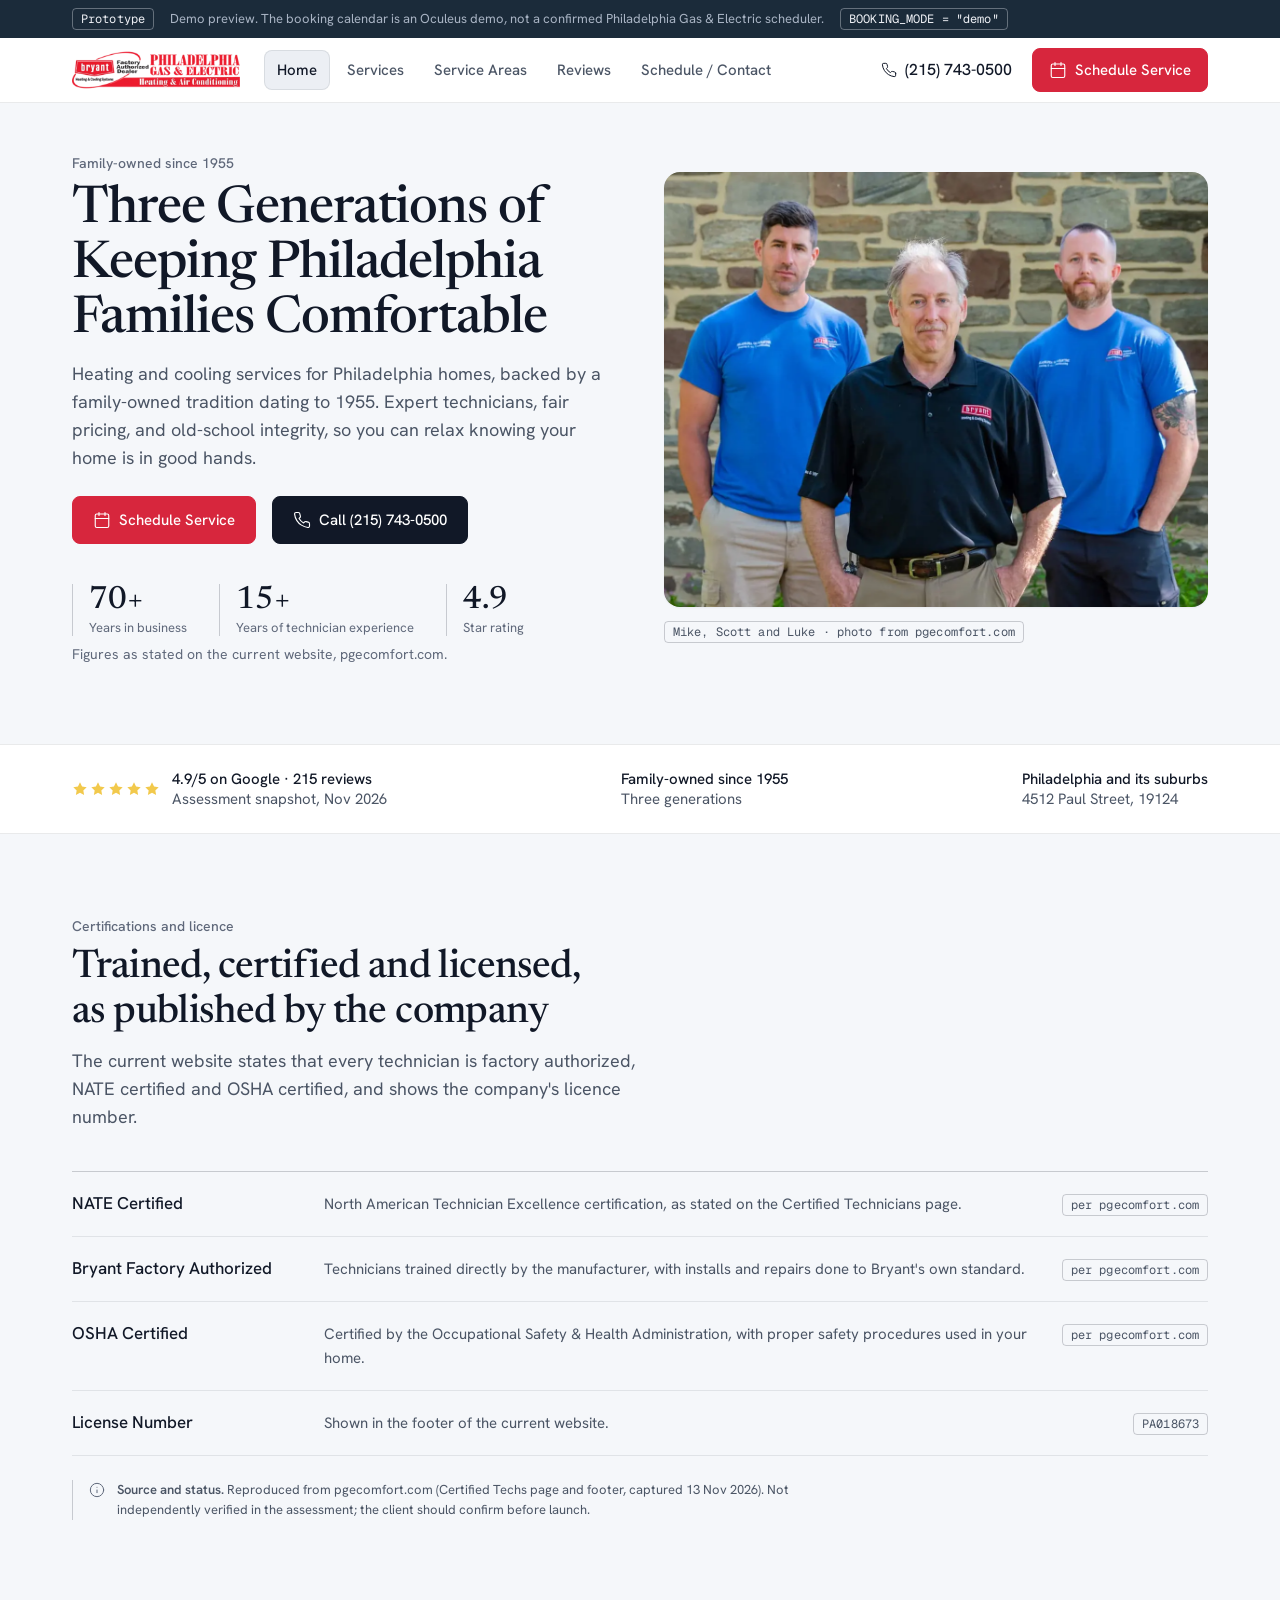
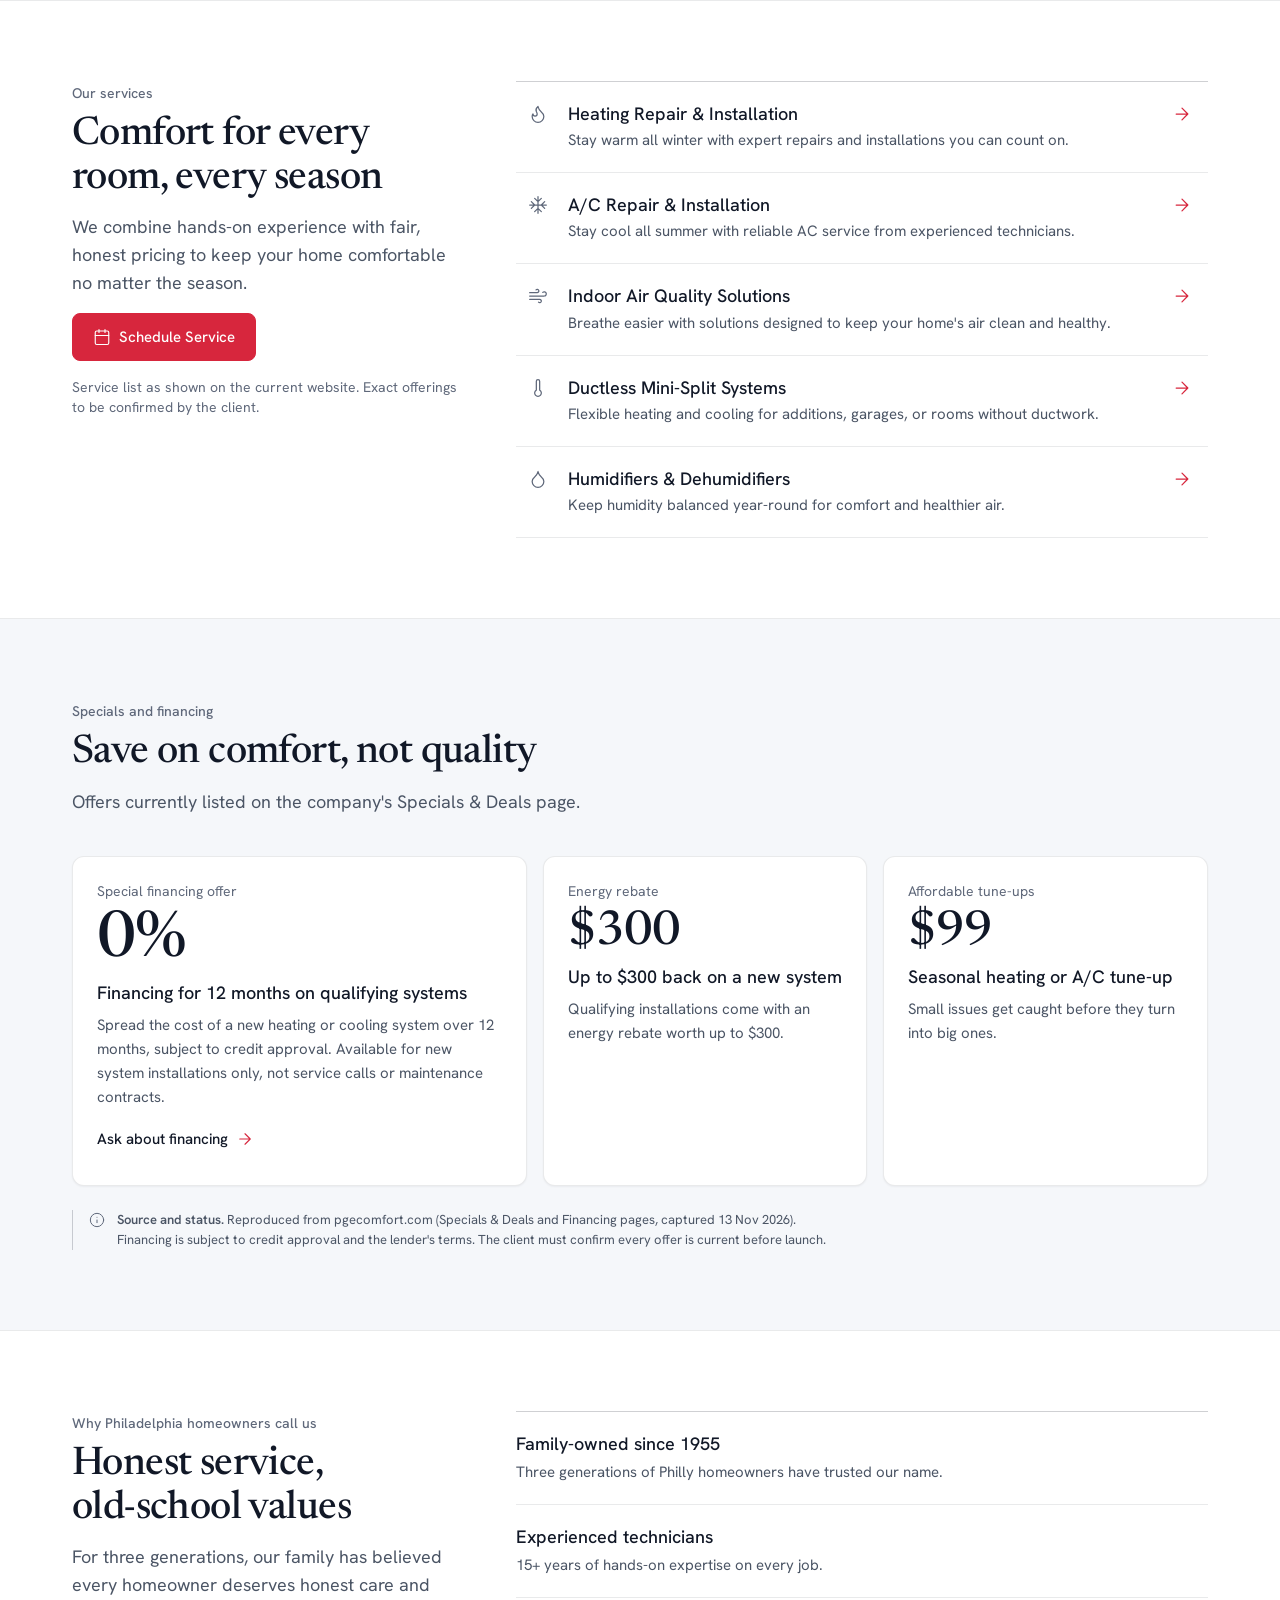
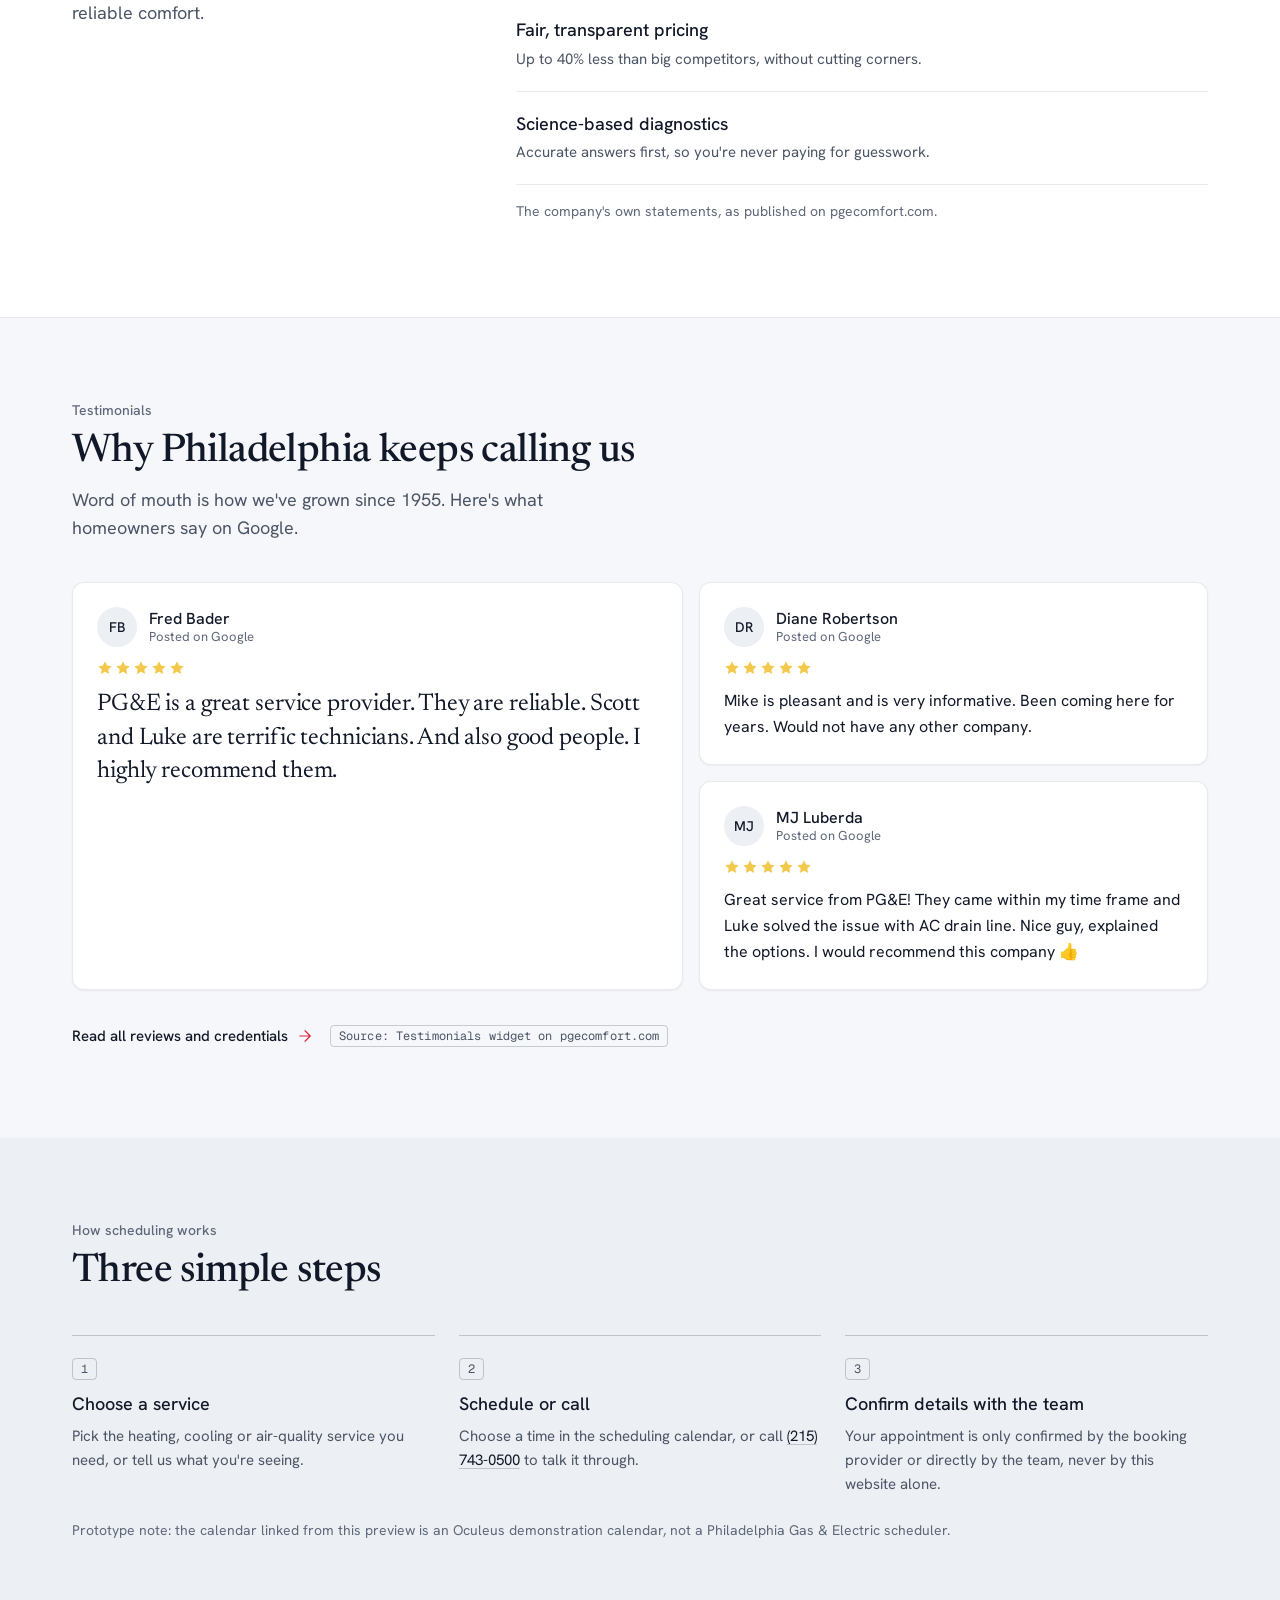
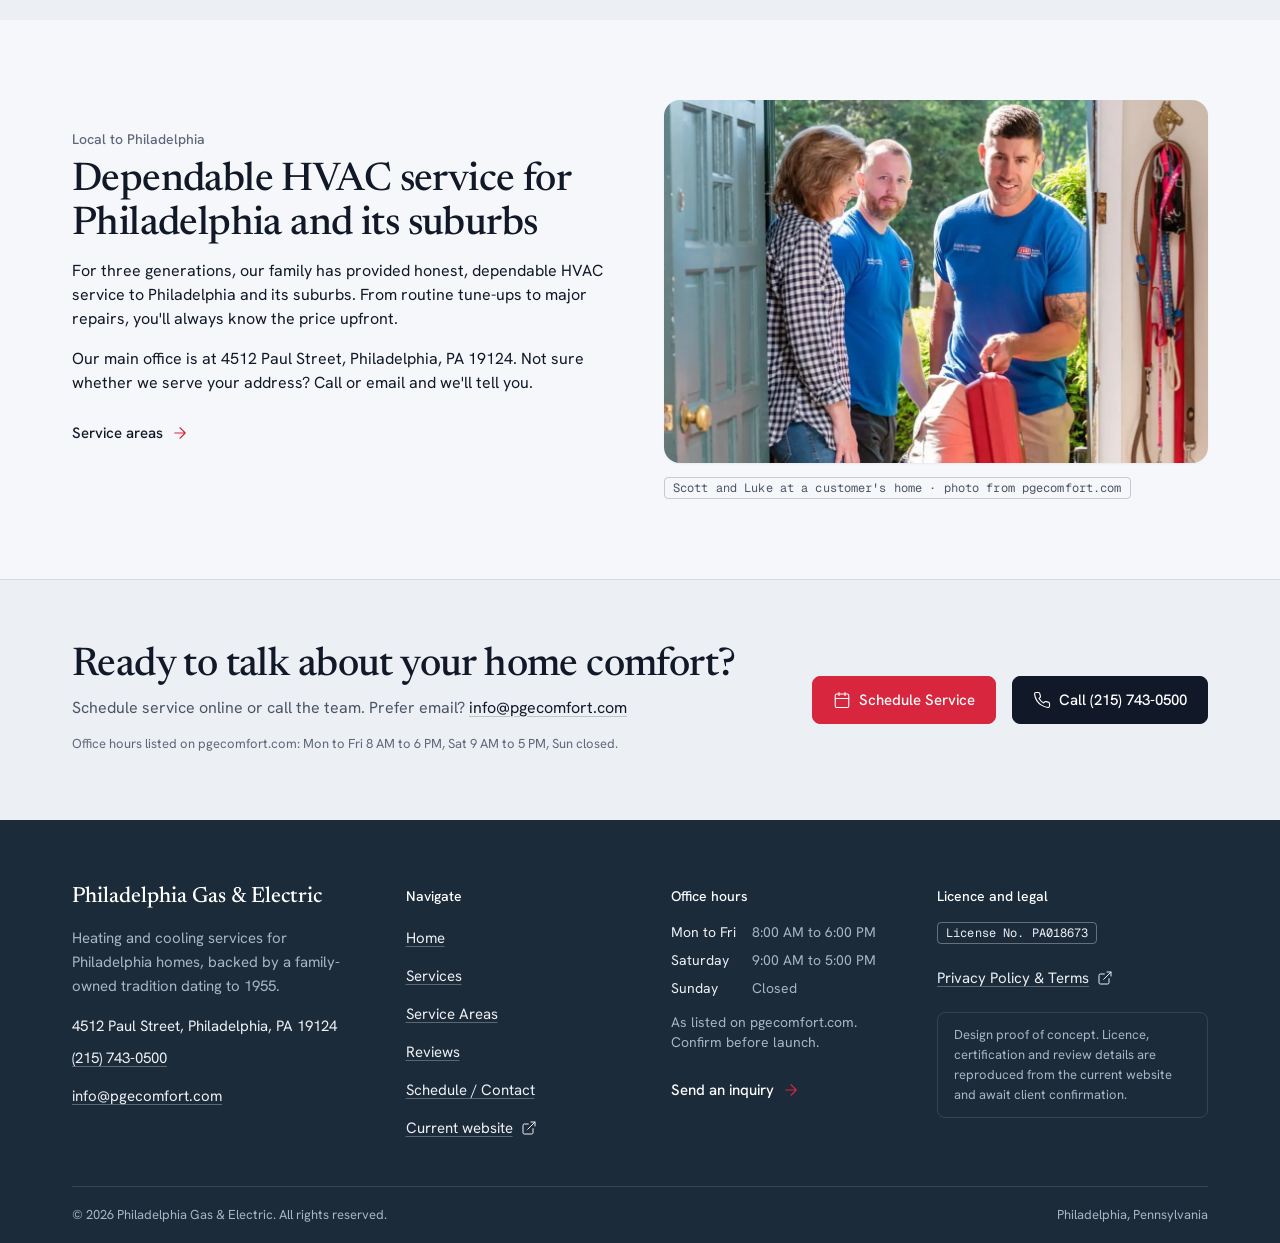
==== commit a424650e: "Restyle with unslop method: real brand red, slate neutrals, real photos - Direction: steady, plainsp" ====
--- a/index.html
+++ b/index.html
@@ -8,14 +8,14 @@
 <!-- Demonstration domain: keep out of search indexes until the client approves launch. Remove for production. -->
 <meta name="robots" content="noindex, nofollow">
 <link rel="canonical" href="https://pgecomfort.oculeusltd.com/">
-<meta name="theme-color" content="#132a3a">
+<meta name="theme-color" content="#1b2b3a">
 <meta property="og:type" content="website">
 <meta property="og:title" content="Philadelphia Gas &amp; Electric | Family-Owned HVAC in Philadelphia, PA">
 <meta property="og:description" content="Heating and cooling services for Philadelphia homes, backed by a family-owned tradition dating to 1955. Schedule service online or call (215) 743-0500.">
 <meta property="og:site_name" content="Philadelphia Gas &amp; Electric">
-<link rel="icon" href="data:image/svg+xml,%3Csvg xmlns='http://www.w3.org/2000/svg' viewBox='0 0 40 40'%3E%3Crect width='40' height='40' rx='8' fill='%23132a3a'/%3E%3Cpath d='M20 8c1 4 6 6 6 12a6 6 0 0 1-12 0c0-2 1-3 2-4 0 2 1 3 2 3-1-4 0-8 2-11z' fill='%23fe885f'/%3E%3C/svg%3E">
-<link rel="preload" href="assets/fonts/space-grotesk.woff2" as="font" type="font/woff2" crossorigin>
+<link rel="icon" href="data:image/svg+xml,%3Csvg xmlns='http://www.w3.org/2000/svg' viewBox='0 0 40 40'%3E%3Crect width='40' height='40' rx='8' fill='%231b2b3a'/%3E%3Cpath d='M20 8c1 4 6 6 6 12a6 6 0 0 1-12 0c0-2 1-3 2-4 0 2 1 3 2 3-1-4 0-8 2-11z' fill='%23d7263d'/%3E%3C/svg%3E">
 <link rel="preload" href="assets/fonts/hanken-grotesk.woff2" as="font" type="font/woff2" crossorigin>
+<link rel="preload" href="assets/fonts/newsreader.woff2" as="font" type="font/woff2" crossorigin>
 <link rel="stylesheet" href="assets/css/styles.css">
 
 <script type="application/ld+json">{"@context":"https://schema.org","@graph":[{"@type":"HVACBusiness","@id":"https://pgecomfort.com/#business","name":"Philadelphia Gas & Electric","url":"https://pgecomfort.com/","telephone":"+1-215-743-0500","email":"info@pgecomfort.com","address":{"@type":"PostalAddress","streetAddress":"4512 Paul Street","addressLocality":"Philadelphia","addressRegion":"PA","postalCode":"19124","addressCountry":"US"},"areaServed":{"@type":"City","name":"Philadelphia"}},{"@type":"WebPage","@id":"https://pgecomfort.oculeusltd.com/#webpage","url":"https://pgecomfort.oculeusltd.com/","name":"Philadelphia Gas &amp; Electric | Family-Owned HVAC in Philadelphia, PA","description":"Heating and cooling services for Philadelphia homes, backed by a family-owned tradition dating to 1955. Schedule service online or call (215) 743-0500.","about":{"@id":"https://pgecomfort.com/#business"}}]}</script>
@@ -26,20 +26,16 @@
 
 <div class="demo-bar" data-demo-only role="note" aria-label="Prototype notice">
   <div class="container">
-    <strong>Prototype</strong>
-    <span>Demo preview — the booking calendar is an Oculeus demo, not a confirmed Philadelphia Gas &amp; Electric scheduler.</span>
-    <code>BOOKING_MODE = "<span data-booking-mode-text>demo</span>"</code>
+    <span class="plate">Prototype</span>
+    <span>Demo preview. The booking calendar is an Oculeus demo, not a confirmed Philadelphia Gas &amp; Electric scheduler.</span>
+    <span class="plate mode">BOOKING_MODE = "<span data-booking-mode-text>demo</span>"</span>
   </div>
 </div>
 
 <header class="site-header">
   <div class="container header-inner">
-    <a class="brand" href="index.html" aria-label="Philadelphia Gas &amp; Electric — home">
-      <svg class="brand-mark" viewBox="0 0 40 40" aria-hidden="true" focusable="false"><rect width="40" height="40" rx="8" fill="#132a3a"/><path d="M6 21 20 9l14 12" fill="none" stroke="#f8f6f1" stroke-width="2.4" stroke-linecap="round" stroke-linejoin="round"/><path d="M20 15c.9 3.4 5 5 5 9.5a5 5 0 0 1-10 0c0-1.7.8-2.8 1.8-3.6.1 1.6.9 2.5 1.9 2.7-.9-3.4-.4-6.7 1.3-8.6z" fill="#fe885f"/></svg>
-      <span class="brand-text">
-        <span class="brand-name">Philadelphia Gas &amp; Electric</span>
-        <span class="brand-tag">Family-owned since 1955</span>
-      </span>
+    <a class="brand" href="index.html" aria-label="Philadelphia Gas &amp; Electric, home">
+      <img src="assets/img/pge-logo.png" width="151" height="36" alt="Philadelphia Gas &amp; Electric, Heating &amp; Air Conditioning. Bryant Factory Authorized Dealer">
     </a>
 
     <nav class="primary-nav" aria-label="Primary">
@@ -53,10 +49,7 @@
     </nav>
 
     <div class="header-actions">
-      <a class="header-phone" href="tel:2157430500" data-phone aria-label="Call (215) 743-0500">
-        <small>Call us</small>
-        <span>(215) 743-0500</span>
-      </a>
+      <a class="header-phone" href="tel:2157430500" data-phone aria-label="Call (215) 743-0500"><svg class="icon" aria-hidden="true" focusable="false"><use href="#i-phone"/></svg><span>(215) 743-0500</span></a>
       <a class="icon-btn icon-btn--call" href="tel:2157430500" data-phone aria-label="Call (215) 743-0500"><svg class="icon" aria-hidden="true" focusable="false"><use href="#i-phone"/></svg></a>
       <a class="btn header-cta btn--sm" href="https://cal.com/oculeus-ltd/us-gmt" data-booking target="_blank" rel="noopener noreferrer"><svg class="icon" aria-hidden="true" focusable="false"><use href="#i-calendar"/></svg><span>Schedule Service</span></a>
       <button class="icon-btn menu-toggle" type="button" aria-expanded="false" aria-controls="mobile-menu" aria-label="Open menu">
@@ -76,8 +69,8 @@
       </ul>
     </nav>
     <div class="drawer-actions">
-      <a class="btn btn--lg btn--block" href="https://cal.com/oculeus-ltd/us-gmt" data-booking target="_blank" rel="noopener noreferrer"><svg class="icon" aria-hidden="true" focusable="false"><use href="#i-calendar"/></svg><span>Schedule Service</span></a>
-      <a class="btn btn--navy btn--lg btn--block" href="tel:2157430500" data-phone><svg class="icon" aria-hidden="true" focusable="false"><use href="#i-phone"/></svg><span>Call (215) 743-0500</span></a>
+      <a class="btn " href="https://cal.com/oculeus-ltd/us-gmt" data-booking target="_blank" rel="noopener noreferrer"><svg class="icon" aria-hidden="true" focusable="false"><use href="#i-calendar"/></svg><span>Schedule Service</span></a>
+      <a class="btn btn--ink" href="tel:2157430500" data-phone><svg class="icon" aria-hidden="true" focusable="false"><use href="#i-phone"/></svg><span>Call (215) 743-0500</span></a>
     </div>
     <p class="drawer-meta">Prefer email? <a href="mailto:info@pgecomfort.com" data-email>info@pgecomfort.com</a></p>
   </div>
@@ -88,333 +81,271 @@
 <section class="hero" aria-labelledby="hero-title">
   <div class="container hero-grid">
     <div class="hero-copy">
-      <span class="pill"><svg class="icon" aria-hidden="true" focusable="false"><use href="#i-shield-check"/></svg> Family-owned since 1955</span>
+      <span class="eyebrow">Family-owned since 1955</span>
       <h1 id="hero-title">Three Generations of Keeping Philadelphia Families Comfortable</h1>
       <p class="lead">Heating and cooling services for Philadelphia homes, backed by a family-owned tradition dating to 1955. Expert technicians, fair pricing, and old-school integrity, so you can relax knowing your home is in good hands.</p>
       <div class="btn-row">
-        <a class="btn btn--lg" href="https://cal.com/oculeus-ltd/us-gmt" data-booking target="_blank" rel="noopener noreferrer"><svg class="icon" aria-hidden="true" focusable="false"><use href="#i-calendar"/></svg><span>Schedule Service</span></a>
-        <a class="btn btn--navy btn--lg" href="tel:2157430500" data-phone><svg class="icon" aria-hidden="true" focusable="false"><use href="#i-phone"/></svg><span>Call (215) 743-0500</span></a>
-        <a class="link-arrow" href="services.html">Explore services <svg class="icon" aria-hidden="true" focusable="false"><use href="#i-arrow-right"/></svg></a>
-      </div>
-      <dl class="hero-stats">
-        <div><dt>Years in business</dt><dd>70+</dd></div>
-        <div><dt>Years of technician experience</dt><dd>15+</dd></div>
-        <div><dt>Star rating</dt><dd>4.9</dd></div>
+        <a class="btn " href="https://cal.com/oculeus-ltd/us-gmt" data-booking target="_blank" rel="noopener noreferrer"><svg class="icon" aria-hidden="true" focusable="false"><use href="#i-calendar"/></svg><span>Schedule Service</span></a>
+        <a class="btn btn--ink" href="tel:2157430500" data-phone><svg class="icon" aria-hidden="true" focusable="false"><use href="#i-phone"/></svg><span>Call (215) 743-0500</span></a>
+      </div>
+      <dl class="figures">
+        <div class="figure"><dt>Years in business</dt><dd>70+</dd></div>
+        <div class="figure"><dt>Years of technician experience</dt><dd>15+</dd></div>
+        <div class="figure"><dt>Star rating</dt><dd>4.9</dd></div>
       </dl>
-      <p class="source-note">Figures as stated on the current website, pgecomfort.com.</p>
-    </div>
-
-    <figure class="hero-media">
-      <img src="assets/img/hero-boiler-room.webp" width="1000" height="563" alt="Residential furnace and copper piping in a Philadelphia-style brick basement" fetchpriority="high">
-      <figcaption><strong>Illustrative design image</strong>Replace with client-supplied photography before launch.</figcaption>
+      <p class="muted small" style="margin:0">Figures as stated on the current website, pgecomfort.com.</p>
+    </div>
+
+    <figure class="photo">
+      <div class="photo-frame" style="aspect-ratio:5/4">
+        <img src="assets/img/team-owner-technicians.webp" width="1400" height="934" alt="Owner Mike with technicians Scott and Luke standing in front of a stone wall" fetchpriority="high" style="object-position:50% 22%">
+      </div>
+      <figcaption><span class="plate">Mike, Scott and Luke · photo from pgecomfort.com</span></figcaption>
     </figure>
   </div>
 </section>
 
 <!-- ============ TRUST STRIP ============ -->
 <section class="trust-strip" aria-label="Trust highlights">
-  <div class="container">
-    <div class="grid">
-      <div class="trust-item">
-        <span class="trust-ico"><svg class="icon icon--fill" aria-hidden="true" focusable="false"><use href="#i-star"/></svg></span>
-        <div><strong>4.9/5 Google rating</strong><span>215 reviews · assessment snapshot, Nov 2026</span></div>
-      </div>
-      <div class="trust-item">
-        <span class="trust-ico"><svg class="icon" aria-hidden="true" focusable="false"><use href="#i-award"/></svg></span>
-        <div><strong>Since 1955</strong><span>Family-owned · three generations</span></div>
-      </div>
-      <div class="trust-item">
-        <span class="trust-ico trust-ico--copper"><svg class="icon" aria-hidden="true" focusable="false"><use href="#i-building"/></svg></span>
-        <div><strong>Philadelphia &amp; its suburbs</strong><span>Main office: 4512 Paul Street, 19124</span></div>
-      </div>
+  <div class="container trust-row">
+    <div class="trust-item">
+      <span class="stars" role="img" aria-label="5 out of 5 stars"><svg class="icon icon--fill" aria-hidden="true" focusable="false"><use href="#i-star"/></svg><svg class="icon icon--fill" aria-hidden="true" focusable="false"><use href="#i-star"/></svg><svg class="icon icon--fill" aria-hidden="true" focusable="false"><use href="#i-star"/></svg><svg class="icon icon--fill" aria-hidden="true" focusable="false"><use href="#i-star"/></svg><svg class="icon icon--fill" aria-hidden="true" focusable="false"><use href="#i-star"/></svg></span>
+      <div><strong>4.9/5 on Google · 215 reviews</strong>Assessment snapshot, Nov 2026</div>
+    </div>
+    <div class="trust-item">
+      <div><strong>Family-owned since 1955</strong>Three generations</div>
+    </div>
+    <div class="trust-item">
+      <div><strong>Philadelphia and its suburbs</strong>4512 Paul Street, 19124</div>
     </div>
   </div>
 </section>
 
 <!-- ============ CREDENTIALS ============ -->
-<section class="section section--white" aria-labelledby="cred-title">
+<section class="section" aria-labelledby="cred-title">
   <div class="container">
     <div class="section-head">
-      <span class="eyebrow">Certifications &amp; licence</span>
-      <h2 id="cred-title">Trained, certified and licensed — as published by the company</h2>
-      <p class="lead">The current website states that every technician is factory authorized, NATE certified and OSHA certified, and displays the company's licence number.</p>
-    </div>
-
-    <div class="cred-grid">
-      <article class="cred">
-        <span class="cred-seal" aria-hidden="true"><svg viewBox="0 0 64 64"><circle cx="32" cy="32" r="30" fill="#fff" stroke="currentColor" stroke-width="2"/><circle cx="32" cy="32" r="25" fill="none" stroke="#b14c29" stroke-width="1.5" stroke-dasharray="2 3"/></svg><span>NATE</span></span>
-        <div>
-          <h3>NATE Certified</h3>
-          <p>North American Technician Excellence certification, as stated on the Certified Technicians page.</p>
-          <span class="tag">Per pgecomfort.com</span>
-        </div>
-      </article>
-      <article class="cred">
-        <span class="cred-seal" aria-hidden="true"><svg viewBox="0 0 64 64"><circle cx="32" cy="32" r="30" fill="#fff" stroke="currentColor" stroke-width="2"/><circle cx="32" cy="32" r="25" fill="none" stroke="#b14c29" stroke-width="1.5" stroke-dasharray="2 3"/></svg><svg class="icon" aria-hidden="true" focusable="false"><use href="#i-award"/></svg></span>
-        <div>
-          <h3>Bryant Factory Authorized</h3>
-          <p>Technicians trained directly by the manufacturer, with installs and repairs done to Bryant's own standard.</p>
-          <span class="tag">Per pgecomfort.com</span>
-        </div>
-      </article>
-      <article class="cred">
-        <span class="cred-seal" aria-hidden="true"><svg viewBox="0 0 64 64"><circle cx="32" cy="32" r="30" fill="#fff" stroke="currentColor" stroke-width="2"/><circle cx="32" cy="32" r="25" fill="none" stroke="#b14c29" stroke-width="1.5" stroke-dasharray="2 3"/></svg><span>OSHA</span></span>
-        <div>
-          <h3>OSHA Certified</h3>
-          <p>Certified by the Occupational Safety &amp; Health Administration, with proper safety procedures used in your home.</p>
-          <span class="tag">Per pgecomfort.com</span>
-        </div>
-      </article>
-      <article class="cred">
-        <span class="cred-seal" aria-hidden="true"><svg viewBox="0 0 64 64"><circle cx="32" cy="32" r="30" fill="#fff" stroke="currentColor" stroke-width="2"/><circle cx="32" cy="32" r="25" fill="none" stroke="#b14c29" stroke-width="1.5" stroke-dasharray="2 3"/></svg><span>PA</span></span>
-        <div>
-          <h3>License Number: PA018673</h3>
-          <p>Licence number shown in the footer of the current website.</p>
-          <span class="tag">Per pgecomfort.com</span>
-        </div>
-      </article>
-    </div>
-
-    <div class="provenance" role="note">
+      <span class="eyebrow">Certifications and licence</span>
+      <h2 id="cred-title">Trained, certified and licensed, as published by the company</h2>
+      <p class="lead">The current website states that every technician is factory authorized, NATE certified and OSHA certified, and shows the company's licence number.</p>
+    </div>
+
+    <div class="specs">
+      <article class="spec">
+        <h3>NATE Certified</h3>
+        <p>North American Technician Excellence certification, as stated on the Certified Technicians page.</p>
+        <span class="plate">per pgecomfort.com</span>
+      </article>
+      <article class="spec">
+        <h3>Bryant Factory Authorized</h3>
+        <p>Technicians trained directly by the manufacturer, with installs and repairs done to Bryant's own standard.</p>
+        <span class="plate">per pgecomfort.com</span>
+      </article>
+      <article class="spec">
+        <h3>OSHA Certified</h3>
+        <p>Certified by the Occupational Safety &amp; Health Administration, with proper safety procedures used in your home.</p>
+        <span class="plate">per pgecomfort.com</span>
+      </article>
+      <article class="spec">
+        <h3>License Number</h3>
+        <p>Shown in the footer of the current website.</p>
+        <span class="plate">PA018673</span>
+      </article>
+    </div>
+
+    <div class="source" role="note">
       <svg class="icon" aria-hidden="true" focusable="false"><use href="#i-info"/></svg>
-      <p style="margin:0"><strong>Source &amp; status:</strong> these badges reproduce statements published on the client's current website (Certified Techs page and footer, captured 13 Nov 2026). They are shown so the owner can review them in context; they have not been independently verified in the assessment and should be confirmed by the client before launch.</p>
+      <p><strong>Source and status.</strong> Reproduced from pgecomfort.com (Certified Techs page and footer, captured 13 Nov 2026). Not independently verified in the assessment; the client should confirm before launch.</p>
     </div>
   </div>
 </section>
 
 <!-- ============ SERVICES ============ -->
-<section class="section" id="services" aria-labelledby="svc-title">
+<section class="section section--surface" id="services" aria-labelledby="svc-title">
+  <div class="container svc-layout">
+    <div class="sticky">
+      <span class="eyebrow">Our services</span>
+      <h2 id="svc-title">Comfort for every room, every season</h2>
+      <p class="lead">We combine hands-on experience with fair, honest pricing to keep your home comfortable no matter the season.</p>
+      <div class="btn-row">
+        <a class="btn " href="https://cal.com/oculeus-ltd/us-gmt" data-booking target="_blank" rel="noopener noreferrer"><svg class="icon" aria-hidden="true" focusable="false"><use href="#i-calendar"/></svg><span>Schedule Service</span></a>
+      </div>
+      <p class="muted small" style="margin-top:var(--s4)">Service list as shown on the current website. Exact offerings to be confirmed by the client.</p>
+    </div>
+
+    <div class="svc-list">
+      <a class="svc-row" href="services.html#heating"><svg class="icon" aria-hidden="true" focusable="false"><use href="#i-flame"/></svg><div><h3>Heating Repair &amp; Installation</h3><p>Stay warm all winter with expert repairs and installations you can count on.</p></div><svg class="icon go" aria-hidden="true" focusable="false"><use href="#i-arrow-right"/></svg></a>
+      <a class="svc-row" href="services.html#cooling"><svg class="icon" aria-hidden="true" focusable="false"><use href="#i-snowflake"/></svg><div><h3>A/C Repair &amp; Installation</h3><p>Stay cool all summer with reliable AC service from experienced technicians.</p></div><svg class="icon go" aria-hidden="true" focusable="false"><use href="#i-arrow-right"/></svg></a>
+      <a class="svc-row" href="services.html#air-quality"><svg class="icon" aria-hidden="true" focusable="false"><use href="#i-wind"/></svg><div><h3>Indoor Air Quality Solutions</h3><p>Breathe easier with solutions designed to keep your home's air clean and healthy.</p></div><svg class="icon go" aria-hidden="true" focusable="false"><use href="#i-arrow-right"/></svg></a>
+      <a class="svc-row" href="services.html#mini-splits"><svg class="icon" aria-hidden="true" focusable="false"><use href="#i-thermometer"/></svg><div><h3>Ductless Mini-Split Systems</h3><p>Flexible heating and cooling for additions, garages, or rooms without ductwork.</p></div><svg class="icon go" aria-hidden="true" focusable="false"><use href="#i-arrow-right"/></svg></a>
+      <a class="svc-row" href="services.html#humidity"><svg class="icon" aria-hidden="true" focusable="false"><use href="#i-droplet"/></svg><div><h3>Humidifiers &amp; Dehumidifiers</h3><p>Keep humidity balanced year-round for comfort and healthier air.</p></div><svg class="icon go" aria-hidden="true" focusable="false"><use href="#i-arrow-right"/></svg></a>
+    </div>
+  </div>
+</section>
+
+<!-- ============ OFFERS ============ -->
+<section class="section" aria-labelledby="offers-title">
   <div class="container">
     <div class="section-head">
-      <span class="eyebrow">Our services</span>
-      <h2 id="svc-title">Comfort solutions for every room, every season</h2>
-      <p class="lead">We combine hands-on experience with fair, honest pricing to keep your home comfortable no matter the season.</p>
-    </div>
-
-    <div class="service-grid service-grid--5">
-      <article class="service-card">
-        <div class="service-card-top"><span class="ico-box"><svg class="icon" aria-hidden="true" focusable="false"><use href="#i-flame"/></svg></span></div>
-        <h3>Heating Repair &amp; Installation</h3>
-        <p>Stay warm all winter with expert repairs and installations you can count on.</p>
-        <div class="card-actions">
-          <a class="btn btn--sm" href="https://cal.com/oculeus-ltd/us-gmt" data-booking target="_blank" rel="noopener noreferrer"><svg class="icon" aria-hidden="true" focusable="false"><use href="#i-calendar"/></svg><span>Schedule Service</span></a>
-          <a class="link-arrow" href="services.html#heating">Learn more <svg class="icon" aria-hidden="true" focusable="false"><use href="#i-arrow-right"/></svg></a>
-        </div>
-      </article>
-      <article class="service-card">
-        <div class="service-card-top"><span class="ico-box"><svg class="icon" aria-hidden="true" focusable="false"><use href="#i-snowflake"/></svg></span></div>
-        <h3>A/C Repair &amp; Installation</h3>
-        <p>Stay cool all summer with reliable AC service from experienced technicians.</p>
-        <div class="card-actions">
-          <a class="btn btn--sm" href="https://cal.com/oculeus-ltd/us-gmt" data-booking target="_blank" rel="noopener noreferrer"><svg class="icon" aria-hidden="true" focusable="false"><use href="#i-calendar"/></svg><span>Schedule Service</span></a>
-          <a class="link-arrow" href="services.html#cooling">Learn more <svg class="icon" aria-hidden="true" focusable="false"><use href="#i-arrow-right"/></svg></a>
-        </div>
-      </article>
-      <article class="service-card">
-        <div class="service-card-top"><span class="ico-box"><svg class="icon" aria-hidden="true" focusable="false"><use href="#i-wind"/></svg></span></div>
-        <h3>Indoor Air Quality Solutions</h3>
-        <p>Breathe easier with solutions designed to keep your home's air clean and healthy.</p>
-        <div class="card-actions">
-          <a class="btn btn--sm" href="https://cal.com/oculeus-ltd/us-gmt" data-booking target="_blank" rel="noopener noreferrer"><svg class="icon" aria-hidden="true" focusable="false"><use href="#i-calendar"/></svg><span>Schedule Service</span></a>
-          <a class="link-arrow" href="services.html#air-quality">Learn more <svg class="icon" aria-hidden="true" focusable="false"><use href="#i-arrow-right"/></svg></a>
-        </div>
-      </article>
-      <article class="service-card">
-        <div class="service-card-top"><span class="ico-box"><svg class="icon" aria-hidden="true" focusable="false"><use href="#i-thermometer"/></svg></span></div>
-        <h3>Ductless Mini-Split Systems</h3>
-        <p>Flexible heating and cooling for additions, garages, or rooms without ductwork.</p>
-        <div class="card-actions">
-          <a class="btn btn--sm" href="https://cal.com/oculeus-ltd/us-gmt" data-booking target="_blank" rel="noopener noreferrer"><svg class="icon" aria-hidden="true" focusable="false"><use href="#i-calendar"/></svg><span>Schedule Service</span></a>
-          <a class="link-arrow" href="services.html#mini-splits">Learn more <svg class="icon" aria-hidden="true" focusable="false"><use href="#i-arrow-right"/></svg></a>
-        </div>
-      </article>
-      <article class="service-card">
-        <div class="service-card-top"><span class="ico-box"><svg class="icon" aria-hidden="true" focusable="false"><use href="#i-droplet"/></svg></span></div>
-        <h3>Humidifiers &amp; Dehumidifiers</h3>
-        <p>Keep humidity balanced year-round for comfort and healthier air.</p>
-        <div class="card-actions">
-          <a class="btn btn--sm" href="https://cal.com/oculeus-ltd/us-gmt" data-booking target="_blank" rel="noopener noreferrer"><svg class="icon" aria-hidden="true" focusable="false"><use href="#i-calendar"/></svg><span>Schedule Service</span></a>
-          <a class="link-arrow" href="services.html#humidity">Learn more <svg class="icon" aria-hidden="true" focusable="false"><use href="#i-arrow-right"/></svg></a>
-        </div>
-      </article>
-    </div>
-    <p class="source-note" style="margin-top:var(--s3)">Service list as shown on the current website's homepage and Services menu. Exact offerings to be confirmed by the client.</p>
-  </div>
-</section>
-
-<!-- ============ OFFERS ============ -->
-<section class="section section--mist" aria-labelledby="offers-title">
-  <div class="container">
-    <div class="section-head">
-      <span class="eyebrow">Specials &amp; financing</span>
+      <span class="eyebrow">Specials and financing</span>
       <h2 id="offers-title">Save on comfort, not quality</h2>
       <p class="lead">Offers currently listed on the company's Specials &amp; Deals page.</p>
     </div>
 
-    <div class="offer-grid">
+    <div class="offers">
+      <article class="offer offer--lead">
+        <span class="muted small">Special financing offer</span>
+        <div class="fig">0%</div>
+        <h3>Financing for 12 months on qualifying systems</h3>
+        <p>Spread the cost of a new heating or cooling system over 12 months, subject to credit approval. Available for new system installations only, not service calls or maintenance contracts.</p>
+        <a class="link" href="tel:2157430500" data-phone>Ask about financing <svg class="icon" aria-hidden="true" focusable="false"><use href="#i-arrow-right"/></svg></a>
+      </article>
       <article class="offer">
-        <span class="offer-kicker">Special financing offer</span>
-        <h3>0% Financing for 12 Months on Qualifying Systems</h3>
-        <div class="offer-body">
-          <p>Spread the cost of a new heating or cooling system over 12 months, subject to credit approval.</p>
-          <p class="fine-print">Available for new system installations only, not service calls or maintenance contracts.</p>
-        </div>
-        <a class="link-arrow" href="tel:2157430500" data-phone>Ask about financing <svg class="icon" aria-hidden="true" focusable="false"><use href="#i-arrow-right"/></svg></a>
+        <span class="muted small">Energy rebate</span>
+        <div class="fig">$300</div>
+        <h3>Up to $300 back on a new system</h3>
+        <p>Qualifying installations come with an energy rebate worth up to $300.</p>
       </article>
       <article class="offer">
-        <span class="offer-kicker">Energy rebate</span>
-        <h3>Up To $300 Back On A New System</h3>
-        <div class="offer-body"><p>Qualifying installations come with an energy rebate worth up to $300.</p></div>
-        <a class="btn btn--sm" href="https://cal.com/oculeus-ltd/us-gmt" data-booking target="_blank" rel="noopener noreferrer"><svg class="icon" aria-hidden="true" focusable="false"><use href="#i-calendar"/></svg><span>Schedule Service</span></a>
-      </article>
-      <article class="offer">
-        <span class="offer-kicker">Affordable tune-ups</span>
-        <h3>$99 Seasonal Tune-Up</h3>
-        <div class="offer-body"><p>A full heating or A/C tune-up for just $99, so small issues get caught before they turn into big ones.</p></div>
-        <a class="btn btn--sm" href="https://cal.com/oculeus-ltd/us-gmt" data-booking target="_blank" rel="noopener noreferrer"><svg class="icon" aria-hidden="true" focusable="false"><use href="#i-calendar"/></svg><span>Schedule Service</span></a>
-      </article>
-    </div>
-
-    <div class="provenance" role="note">
+        <span class="muted small">Affordable tune-ups</span>
+        <div class="fig">$99</div>
+        <h3>Seasonal heating or A/C tune-up</h3>
+        <p>Small issues get caught before they turn into big ones.</p>
+      </article>
+    </div>
+
+    <div class="source" role="note">
       <svg class="icon" aria-hidden="true" focusable="false"><use href="#i-info"/></svg>
-      <p style="margin:0"><strong>Source &amp; status:</strong> offers and financing wording are reproduced from pgecomfort.com (Specials &amp; Deals and Financing pages, captured 13 Nov 2026). Financing is subject to credit approval and the lender's terms. The client must confirm that every offer is current before launch.</p>
+      <p><strong>Source and status.</strong> Reproduced from pgecomfort.com (Specials &amp; Deals and Financing pages, captured 13 Nov 2026). Financing is subject to credit approval and the lender's terms. The client must confirm every offer is current before launch.</p>
     </div>
   </div>
 </section>
 
 <!-- ============ WHY US ============ -->
-<section class="section" aria-labelledby="why-title">
-  <div class="container">
-    <div class="section-head section-head--center">
+<section class="section section--surface" aria-labelledby="why-title">
+  <div class="container svc-layout">
+    <div class="sticky">
       <span class="eyebrow">Why Philadelphia homeowners call us</span>
-      <h2 id="why-title">Honest service. Old-school values.</h2>
+      <h2 id="why-title">Honest service, old-school values</h2>
       <p class="lead">For three generations, our family has believed every homeowner deserves honest care and reliable comfort.</p>
     </div>
-    <div class="pillars pillars--4">
-      <article class="pillar"><span class="num">01</span><h3>Family-Owned Since 1955</h3><p>Three generations of Philly homeowners have trusted our name.</p></article>
-      <article class="pillar"><span class="num">02</span><h3>Experienced Technicians</h3><p>15+ years of hands-on expertise on every job.</p></article>
-      <article class="pillar"><span class="num">03</span><h3>Fair, Transparent Pricing</h3><p>Up to 40% less than big competitors, without cutting corners.</p></article>
-      <article class="pillar"><span class="num">04</span><h3>Science-Based Diagnostics</h3><p>Accurate answers first, so you're never paying for guesswork.</p></article>
-    </div>
-    <p class="source-note" style="text-align:center;margin-top:var(--s3)">These are the company's own statements as published on pgecomfort.com.</p>
+    <div>
+      <div class="facts">
+        <div class="fact"><h3>Family-owned since 1955</h3><p>Three generations of Philly homeowners have trusted our name.</p></div>
+        <div class="fact"><h3>Experienced technicians</h3><p>15+ years of hands-on expertise on every job.</p></div>
+        <div class="fact"><h3>Fair, transparent pricing</h3><p>Up to 40% less than big competitors, without cutting corners.</p></div>
+        <div class="fact"><h3>Science-based diagnostics</h3><p>Accurate answers first, so you're never paying for guesswork.</p></div>
+      </div>
+      <p class="muted small" style="margin-top:var(--s4)">The company's own statements, as published on pgecomfort.com.</p>
+    </div>
   </div>
 </section>
 
 <!-- ============ REVIEWS PREVIEW ============ -->
-<section class="section section--white" aria-labelledby="rev-title">
+<section class="section" aria-labelledby="rev-title">
   <div class="container">
     <div class="section-head">
       <span class="eyebrow">Testimonials</span>
       <h2 id="rev-title">Why Philadelphia keeps calling us</h2>
-      <p class="lead">Word of mouth is how we've grown since 1955. Here's what homeowners are saying on Google.</p>
-    </div>
-
-    <div class="review-grid">
-      <figure class="review">
-        <div class="review-head"><span class="avatar" aria-hidden="true">DR</span><div><div class="review-name">Diane Robertson</div><div class="review-src"><span class="g-badge" aria-hidden="true">G</span> Posted on Google</div></div></div>
-        <span class="stars" role="img" aria-label="5 out of 5 stars"><svg class="icon icon--fill" aria-hidden="true" focusable="false"><use href="#i-star"/></svg><svg class="icon icon--fill" aria-hidden="true" focusable="false"><use href="#i-star"/></svg><svg class="icon icon--fill" aria-hidden="true" focusable="false"><use href="#i-star"/></svg><svg class="icon icon--fill" aria-hidden="true" focusable="false"><use href="#i-star"/></svg><svg class="icon icon--fill" aria-hidden="true" focusable="false"><use href="#i-star"/></svg></span>
-        <blockquote><p>Mike is pleasant and is very informative. Been coming here for years. Would not have any other company.</p></blockquote>
-        <figcaption class="review-foot">Reproduced from the Testimonials widget on pgecomfort.com</figcaption>
-      </figure>
-      <figure class="review">
-        <div class="review-head"><span class="avatar" aria-hidden="true">FB</span><div><div class="review-name">Fred Bader</div><div class="review-src"><span class="g-badge" aria-hidden="true">G</span> Posted on Google</div></div></div>
+      <p class="lead">Word of mouth is how we've grown since 1955. Here's what homeowners say on Google.</p>
+    </div>
+
+    <div class="reviews-feature">
+      <figure class="review review--lead">
+        <div class="review-head"><span class="avatar" aria-hidden="true">FB</span><div><div class="review-name">Fred Bader</div><div class="review-src">Posted on Google</div></div></div>
         <span class="stars" role="img" aria-label="5 out of 5 stars"><svg class="icon icon--fill" aria-hidden="true" focusable="false"><use href="#i-star"/></svg><svg class="icon icon--fill" aria-hidden="true" focusable="false"><use href="#i-star"/></svg><svg class="icon icon--fill" aria-hidden="true" focusable="false"><use href="#i-star"/></svg><svg class="icon icon--fill" aria-hidden="true" focusable="false"><use href="#i-star"/></svg><svg class="icon icon--fill" aria-hidden="true" focusable="false"><use href="#i-star"/></svg></span>
         <blockquote><p>PG&amp;E is a great service provider. They are reliable. Scott and Luke are terrific technicians. And also good people. I highly recommend them.</p></blockquote>
-        <figcaption class="review-foot">Reproduced from the Testimonials widget on pgecomfort.com</figcaption>
       </figure>
-      <figure class="review">
-        <div class="review-head"><span class="avatar" aria-hidden="true">MJ</span><div><div class="review-name">MJ Luberda</div><div class="review-src"><span class="g-badge" aria-hidden="true">G</span> Posted on Google</div></div></div>
-        <span class="stars" role="img" aria-label="5 out of 5 stars"><svg class="icon icon--fill" aria-hidden="true" focusable="false"><use href="#i-star"/></svg><svg class="icon icon--fill" aria-hidden="true" focusable="false"><use href="#i-star"/></svg><svg class="icon icon--fill" aria-hidden="true" focusable="false"><use href="#i-star"/></svg><svg class="icon icon--fill" aria-hidden="true" focusable="false"><use href="#i-star"/></svg><svg class="icon icon--fill" aria-hidden="true" focusable="false"><use href="#i-star"/></svg></span>
-        <blockquote><p>Great service from PG&amp;E! They came within my time frame and Luke solved the issue with AC drain line. Nice guy, explained the options. I would recommend this company 👍</p></blockquote>
-        <figcaption class="review-foot">Reproduced from the Testimonials widget on pgecomfort.com</figcaption>
-      </figure>
-    </div>
-
-    <div class="btn-row" style="margin-top:var(--s4)">
-      <a class="btn btn--outline" href="reviews.html"><span>Read all reviews &amp; credentials</span><svg class="icon" aria-hidden="true" focusable="false"><use href="#i-arrow-right"/></svg></a>
+      <div class="reviews-stack">
+        <figure class="review">
+          <div class="review-head"><span class="avatar" aria-hidden="true">DR</span><div><div class="review-name">Diane Robertson</div><div class="review-src">Posted on Google</div></div></div>
+          <span class="stars" role="img" aria-label="5 out of 5 stars"><svg class="icon icon--fill" aria-hidden="true" focusable="false"><use href="#i-star"/></svg><svg class="icon icon--fill" aria-hidden="true" focusable="false"><use href="#i-star"/></svg><svg class="icon icon--fill" aria-hidden="true" focusable="false"><use href="#i-star"/></svg><svg class="icon icon--fill" aria-hidden="true" focusable="false"><use href="#i-star"/></svg><svg class="icon icon--fill" aria-hidden="true" focusable="false"><use href="#i-star"/></svg></span>
+          <blockquote><p>Mike is pleasant and is very informative. Been coming here for years. Would not have any other company.</p></blockquote>
+        </figure>
+        <figure class="review">
+          <div class="review-head"><span class="avatar" aria-hidden="true">MJ</span><div><div class="review-name">MJ Luberda</div><div class="review-src">Posted on Google</div></div></div>
+          <span class="stars" role="img" aria-label="5 out of 5 stars"><svg class="icon icon--fill" aria-hidden="true" focusable="false"><use href="#i-star"/></svg><svg class="icon icon--fill" aria-hidden="true" focusable="false"><use href="#i-star"/></svg><svg class="icon icon--fill" aria-hidden="true" focusable="false"><use href="#i-star"/></svg><svg class="icon icon--fill" aria-hidden="true" focusable="false"><use href="#i-star"/></svg><svg class="icon icon--fill" aria-hidden="true" focusable="false"><use href="#i-star"/></svg></span>
+          <blockquote><p>Great service from PG&amp;E! They came within my time frame and Luke solved the issue with AC drain line. Nice guy, explained the options. I would recommend this company 👍</p></blockquote>
+        </figure>
+      </div>
+    </div>
+
+    <div class="btn-row" style="margin-top:var(--s6)">
+      <a class="link" href="reviews.html">Read all reviews and credentials <svg class="icon" aria-hidden="true" focusable="false"><use href="#i-arrow-right"/></svg></a>
+      <span class="plate">Source: Testimonials widget on pgecomfort.com</span>
     </div>
   </div>
 </section>
 
 <!-- ============ HOW IT WORKS ============ -->
-<section class="section section--mist" aria-labelledby="how-title">
-  <div class="container">
-    <div class="section-head section-head--center">
+<section class="section section--raised" aria-labelledby="how-title">
+  <div class="container">
+    <div class="section-head">
       <span class="eyebrow">How scheduling works</span>
       <h2 id="how-title">Three simple steps</h2>
     </div>
-    <ol class="steps" style="list-style:none;padding:0;margin:0">
+    <ol class="steps">
       <li class="step">
-        <span class="ico-box"><svg class="icon" aria-hidden="true" focusable="false"><use href="#i-list"/></svg></span>
+        <span class="plate">1</span>
         <h3>Choose a service</h3>
         <p>Pick the heating, cooling or air-quality service you need, or tell us what you're seeing.</p>
       </li>
       <li class="step">
-        <span class="ico-box"><svg class="icon" aria-hidden="true" focusable="false"><use href="#i-calendar"/></svg></span>
+        <span class="plate">2</span>
         <h3>Schedule or call</h3>
         <p>Choose a time in the scheduling calendar, or call <a href="tel:2157430500" data-phone>(215) 743-0500</a> to talk it through.</p>
       </li>
       <li class="step">
-        <span class="ico-box"><svg class="icon" aria-hidden="true" focusable="false"><use href="#i-check-circle"/></svg></span>
+        <span class="plate">3</span>
         <h3>Confirm details with the team</h3>
-        <p>Your appointment is only confirmed by the booking provider or directly by the team — never by this website alone.</p>
+        <p>Your appointment is only confirmed by the booking provider or directly by the team, never by this website alone.</p>
       </li>
     </ol>
-    <p class="fine-print" style="text-align:center;margin-top:var(--s3)" data-demo-only>Prototype note: the calendar linked from this preview is an Oculeus demonstration calendar, not a Philadelphia Gas &amp; Electric scheduler.</p>
-    <div class="btn-row" style="justify-content:center;margin-top:var(--s3)">
-      <a class="btn btn--lg" href="https://cal.com/oculeus-ltd/us-gmt" data-booking target="_blank" rel="noopener noreferrer"><svg class="icon" aria-hidden="true" focusable="false"><use href="#i-calendar"/></svg><span>Schedule Service</span></a>
-    </div>
-  </div>
-</section>
-
-<!-- ============ PHILADELPHIA ============ -->
+    <p class="muted small" style="margin:var(--s6) 0 0" data-demo-only>Prototype note: the calendar linked from this preview is an Oculeus demonstration calendar, not a Philadelphia Gas &amp; Electric scheduler.</p>
+  </div>
+</section>
+
+<!-- ============ LOCAL ============ -->
 <section class="section" aria-labelledby="phl-title">
-  <div class="container split split--wide-right">
+  <div class="container split">
     <div>
       <span class="eyebrow">Local to Philadelphia</span>
       <h2 id="phl-title">Dependable HVAC service for Philadelphia and its suburbs</h2>
       <p>For three generations, our family has provided honest, dependable HVAC service to Philadelphia and its suburbs. From routine tune-ups to major repairs, you'll always know the price upfront.</p>
       <p>Our main office is at 4512 Paul Street, Philadelphia, PA 19124. Not sure whether we serve your address? Call or email and we'll tell you.</p>
-      <div class="btn-row">
-        <a class="btn btn--outline" href="service-areas.html"><span>Service areas</span><svg class="icon" aria-hidden="true" focusable="false"><use href="#i-arrow-right"/></svg></a>
-        <a class="btn btn--navy" href="tel:2157430500" data-phone><svg class="icon" aria-hidden="true" focusable="false"><use href="#i-phone"/></svg><span>Call (215) 743-0500</span></a>
-      </div>
-    </div>
-    <div class="photo-row">
-      <figure class="photo"><img src="assets/img/area-center-city.webp" width="1200" height="653" alt="Brick rowhouse street in Philadelphia" loading="lazy"><figcaption>Illustrative image — Philadelphia rowhouses</figcaption></figure>
-      <figure class="photo"><img src="assets/img/area-south-philly.webp" width="1200" height="670" alt="Residential street of brick homes in Philadelphia" loading="lazy"><figcaption>Illustrative image — Philadelphia neighborhood</figcaption></figure>
-    </div>
+      <p><a class="link" href="service-areas.html">Service areas <svg class="icon" aria-hidden="true" focusable="false"><use href="#i-arrow-right"/></svg></a></p>
+    </div>
+    <figure class="photo">
+      <div class="photo-frame" style="aspect-ratio:3/2"><img src="assets/img/technicians-at-door.webp" width="1100" height="733" alt="Two technicians greeting a homeowner at her front door" loading="lazy"></div>
+      <figcaption><span class="plate">Scott and Luke at a customer's home · photo from pgecomfort.com</span></figcaption>
+    </figure>
   </div>
 </section>
 
 <!-- ============ CLOSING CTA ============ -->
 <section class="cta-band" aria-labelledby="cta-title">
-  <div class="container">
-    <h2 id="cta-title">Ready to talk about your home comfort?</h2>
-    <p class="lead">Schedule service online or call the team. Prefer email? <a href="mailto:info@pgecomfort.com" data-email style="color:#fff">info@pgecomfort.com</a></p>
+  <div class="container cta-grid">
+    <div>
+      <h2 id="cta-title">Ready to talk about your home comfort?</h2>
+      <p>Schedule service online or call the team. Prefer email? <a href="mailto:info@pgecomfort.com" data-email>info@pgecomfort.com</a></p>
+      <p class="cta-note">Office hours listed on pgecomfort.com: Mon to Fri 8 AM to 6 PM, Sat 9 AM to 5 PM, Sun closed.</p>
+    </div>
     <div class="btn-row">
-      <a class="btn btn--lg" href="https://cal.com/oculeus-ltd/us-gmt" data-booking target="_blank" rel="noopener noreferrer"><svg class="icon" aria-hidden="true" focusable="false"><use href="#i-calendar"/></svg><span>Schedule Service</span></a>
-      <a class="btn btn--light btn--lg" href="tel:2157430500" data-phone><svg class="icon" aria-hidden="true" focusable="false"><use href="#i-phone"/></svg><span>Call (215) 743-0500</span></a>
-    </div>
-    <p class="cta-note">Office hours listed on pgecomfort.com: Mon–Fri 8 AM–6 PM · Sat 9 AM–5 PM · Sun closed.</p>
+      <a class="btn " href="https://cal.com/oculeus-ltd/us-gmt" data-booking target="_blank" rel="noopener noreferrer"><svg class="icon" aria-hidden="true" focusable="false"><use href="#i-calendar"/></svg><span>Schedule Service</span></a>
+      <a class="btn btn--ink" href="tel:2157430500" data-phone><svg class="icon" aria-hidden="true" focusable="false"><use href="#i-phone"/></svg><span>Call (215) 743-0500</span></a>
+    </div>
   </div>
 </section>
 
 </main>
-<footer class="site-footer">
+<footer class="site-footer on-anchor">
   <div class="container">
     <div class="footer-grid">
       <div>
-        <a class="brand" href="index.html" aria-label="Philadelphia Gas &amp; Electric — home">
-          <svg class="brand-mark" viewBox="0 0 40 40" aria-hidden="true" focusable="false"><rect width="40" height="40" rx="8" fill="#132a3a"/><path d="M6 21 20 9l14 12" fill="none" stroke="#f8f6f1" stroke-width="2.4" stroke-linecap="round" stroke-linejoin="round"/><path d="M20 15c.9 3.4 5 5 5 9.5a5 5 0 0 1-10 0c0-1.7.8-2.8 1.8-3.6.1 1.6.9 2.5 1.9 2.7-.9-3.4-.4-6.7 1.3-8.6z" fill="#fe885f"/></svg>
-          <span class="brand-text">
-            <span class="brand-name">Philadelphia Gas &amp; Electric</span>
-            <span class="brand-tag">Family-owned since 1955</span>
-          </span>
-        </a>
-        <p style="margin-top:var(--s3);font-size:.9375rem;color:var(--graphite-soft)">Heating and cooling services for Philadelphia homes, backed by a family-owned tradition dating to 1955.</p>
+        <span class="footer-mark">Philadelphia Gas &amp; Electric</span>
+        <p>Heating and cooling services for Philadelphia homes, backed by a family-owned tradition dating to 1955.</p>
         <address class="footer-list">
-          <span style="font-weight:600">4512 Paul Street, Philadelphia, PA 19124</span>
+          <span style="color:var(--anchor-text)">4512 Paul Street, Philadelphia, PA 19124</span>
           <a href="tel:2157430500" data-phone>(215) 743-0500</a>
           <a href="mailto:info@pgecomfort.com" data-email>info@pgecomfort.com</a>
         </address>
@@ -433,39 +364,38 @@
       </div>
 
       <div>
-        <span class="footer-title">Hours of operation</span>
+        <span class="footer-title">Office hours</span>
         <dl class="hours">
-          <dt>Mon – Fri</dt><dd>8:00 AM – 6:00 PM</dd>
-          <dt>Saturday</dt><dd>9:00 AM – 5:00 PM</dd>
+          <dt>Mon to Fri</dt><dd>8:00 AM to 6:00 PM</dd>
+          <dt>Saturday</dt><dd>9:00 AM to 5:00 PM</dd>
           <dt>Sunday</dt><dd>Closed</dd>
         </dl>
-        <p class="fine-print" style="margin-top:8px">As listed on pgecomfort.com. Not a guarantee of response times — confirm before launch.</p>
-        <p style="margin-top:var(--s2)"><a class="link-arrow" href="https://pgecomfort.com/contact/" data-contact target="_blank" rel="noopener noreferrer">Send an inquiry <svg class="icon" aria-hidden="true" focusable="false"><use href="#i-arrow-right"/></svg></a></p>
+        <p class="small" style="margin-top:var(--s3)">As listed on pgecomfort.com. Confirm before launch.</p>
+        <a class="link" style="color:#fff" href="https://pgecomfort.com/contact/" data-contact target="_blank" rel="noopener noreferrer">Send an inquiry <svg class="icon" aria-hidden="true" focusable="false"><use href="#i-arrow-right"/></svg></a>
       </div>
 
       <div>
-        <span class="footer-title">Licence &amp; legal</span>
+        <span class="footer-title">Licence and legal</span>
+        <p><span class="plate">License No. PA018673</span></p>
         <ul class="footer-list">
-          <li><span>License Number: <strong>PA018673</strong></span></li>
-          <li><a href="https://pgecomfort.com/privacy-policy/" target="_blank" rel="noopener noreferrer">Privacy Policy &amp; Terms (current site) <svg class="icon" aria-hidden="true" focusable="false"><use href="#i-external"/></svg></a></li>
+          <li><a href="https://pgecomfort.com/privacy-policy/" target="_blank" rel="noopener noreferrer">Privacy Policy &amp; Terms <svg class="icon" aria-hidden="true" focusable="false"><use href="#i-external"/></svg></a></li>
         </ul>
         <div class="footer-note" data-demo-only>
-          <strong>Demo disclosure</strong>
-          This is a design proof of concept prepared for Philadelphia Gas &amp; Electric. Licence, certification and review details are reproduced from the current website and await client confirmation.
+          Design proof of concept. Licence, certification and review details are reproduced from the current website and await client confirmation.
         </div>
       </div>
     </div>
 
     <div class="footer-bottom">
       <span>© 2026 Philadelphia Gas &amp; Electric. All rights reserved.</span>
-      <span>Philadelphia, Pennsylvania · <a href="tel:2157430500" data-phone>(215) 743-0500</a> · <a href="mailto:info@pgecomfort.com" data-email>info@pgecomfort.com</a></span>
+      <span>Philadelphia, Pennsylvania</span>
     </div>
   </div>
 </footer>
 
 <div class="dock" role="region" aria-label="Quick actions">
-  <a class="btn btn--ghost-light" href="tel:2157430500" data-phone><svg class="icon" aria-hidden="true" focusable="false"><use href="#i-phone"/></svg><span>Call now</span></a>
-  <a class="btn " href="https://cal.com/oculeus-ltd/us-gmt" data-booking target="_blank" rel="noopener noreferrer"><svg class="icon" aria-hidden="true" focusable="false"><use href="#i-calendar"/></svg><span>Schedule service</span></a>
+  <a class="btn btn--ink" href="tel:2157430500" data-phone><svg class="icon" aria-hidden="true" focusable="false"><use href="#i-phone"/></svg><span>Call now</span></a>
+  <a class="btn " href="https://cal.com/oculeus-ltd/us-gmt" data-booking target="_blank" rel="noopener noreferrer"><svg class="icon" aria-hidden="true" focusable="false"><use href="#i-calendar"/></svg><span>Schedule Service</span></a>
 </div>
 
 <script src="assets/js/config.js"></script>
--- a/assets/css/styles.css
+++ b/assets/css/styles.css
@@ -1,87 +1,102 @@
 /* ==========================================================================
-   Philadelphia Gas & Electric — PoC stylesheet
-   Design source: "Heritage Trade Industrial" (Stitch export) + Penn_11 assessment
-   Tokens first, then base, layout, components, pages, responsive.
+   Philadelphia Gas & Electric — proof-of-concept stylesheet (v2, "unslopped")
+
+   Direction
+   - Product    Family-owned HVAC contractor for Philadelphia homes; visitors schedule or call.
+   - Character  Steady, plainspoken, reassuring.
+   - World      Brick rowhouses, the basement mechanical room, slate and iron, the data plate on a boiler.
+   - Moments    The real team photo; the real Google reviews.
+   - Signature  The "data plate": a small mono keyline tag (licence no., sources, captions).
+
+   Colour: one cool slate ramp + the client's real brand red (#D7263D, from pgecomfort.com),
+   used only for the primary action. Gold appears only in review stars.
+   Type: Newsreader for headlines, Hanken Grotesk for the interface, Geist Mono for figures and plates.
+   Everything sits on a 4px grid. Motion: one curve, colour/opacity/transform only.
+   Credit: the audit-and-pass method follows "unslop" by Damir Sokolovsky (CC BY 4.0), github.com/heydamir/unslop.
    ========================================================================== */
 
-/* ---------- Fonts (self-hosted, latin subset) ---------- */
-@font-face {
-  font-family: "Space Grotesk";
-  src: url("../fonts/space-grotesk.woff2") format("woff2");
-  font-weight: 300 700;
-  font-style: normal;
-  font-display: swap;
-}
+/* ---------- Fonts (self-hosted, latin) ---------- */
 @font-face {
   font-family: "Hanken Grotesk";
   src: url("../fonts/hanken-grotesk.woff2") format("woff2");
-  font-weight: 400 700;
+  font-weight: 400 600;
   font-style: normal;
   font-display: swap;
 }
 @font-face {
   font-family: "Newsreader";
   src: url("../fonts/newsreader.woff2") format("woff2");
-  font-weight: 400;
+  font-weight: 400 600;
   font-style: normal;
   font-display: swap;
 }
 @font-face {
-  font-family: "Newsreader";
-  src: url("../fonts/newsreader-italic.woff2") format("woff2");
-  font-weight: 400;
-  font-style: italic;
+  font-family: "Geist Mono";
+  src: url("../fonts/geist-mono.woff2") format("woff2");
+  font-weight: 400 500;
+  font-style: normal;
   font-display: swap;
 }
 
 /* ---------- Tokens ---------- */
 :root {
-  /* Colour — proposed palette from the design system (needs brand approval) */
-  --navy: #132a3a;
-  --navy-deep: #0c1c28;
-  --navy-soft: #24404f;
-  --copper: #b14c29; /* action colour, darkened from #C65D38 for AA contrast with white text */
-  --copper-hover: #8f3b1d;
-  --copper-bright: #fe885f; /* accents on dark surfaces */
-  --cream: #f8f6f1;
-  --mist: #e9eff1;
-  --mist-deep: #d8e2e6;
-  --graphite: #26343d;
-  --graphite-soft: #4a5961;
-  --white: #ffffff;
-  --line: rgba(19, 42, 58, 0.12);
-  --focus: #1a73e8;
-  --ok: #1f6f4a;
-  --warn-bg: #fff4e5;
-  --warn-line: #e0b068;
+  /* Neutral ramp (cool slate) */
+  --bg: #f5f7fa;
+  --surface: #ffffff;
+  --raised: #eceff4;
+  --text: #111827;
+  --text-2: #4b5565;
+  --text-3: #5f687a; /* meta and captions only */
+  --line: rgba(17, 24, 39, 0.09);
+  --line-strong: rgba(17, 24, 39, 0.2);
+  --control-line: #8b94a7; /* 3:1 on white for input borders */
+
+  /* Slate anchor: footer and prototype bar only */
+  --anchor: #1b2b3a;
+  --anchor-text: #eef0f5;
+  --anchor-text-2: #a9b4c4;
+  --anchor-line: rgba(238, 240, 245, 0.12);
+
+  /* Accent: the client's real red. Primary action only. */
+  --accent: #d7263d;
+  --accent-hover: #9e1414;
+  --gold: #f2c94c; /* review stars only */
 
   /* Type */
-  --font-display: "Space Grotesk", "Segoe UI", system-ui, -apple-system, Arial, sans-serif;
-  --font-body: "Hanken Grotesk", "Segoe UI", system-ui, -apple-system, Arial, sans-serif;
-  --font-serif: "Newsreader", Georgia, "Times New Roman", serif;
-
-  /* Spacing (8px rhythm) */
-  --s1: 0.5rem;
-  --s2: 0.75rem;
-  --s3: 1rem;
-  --s4: 1.5rem;
-  --s5: 2.5rem;
-  --s6: 4rem;
-  --s7: 6rem;
-
-  /* Shape + depth */
-  --r-sm: 4px;
-  --r-md: 8px;
-  --r-lg: 12px;
-  --shadow-1: 0 1px 2px rgba(19, 42, 58, 0.06);
-  --shadow-2: 0 8px 24px -4px rgba(19, 42, 58, 0.12), 0 2px 6px -2px rgba(19, 42, 58, 0.06);
-
-  --container: 1240px;
-  --header-h: 72px;
+  --font-ui: "Hanken Grotesk", system-ui, -apple-system, "Segoe UI", Arial, sans-serif;
+  --font-display: "Newsreader", Georgia, "Times New Roman", serif;
+  --font-mono: "Geist Mono", ui-monospace, SFMono-Regular, Menlo, monospace;
+
+  /* 4px spacing scale */
+  --s1: 4px;
+  --s2: 8px;
+  --s3: 12px;
+  --s4: 16px;
+  --s5: 20px;
+  --s6: 24px;
+  --s8: 32px;
+  --s10: 40px;
+  --s12: 48px;
+  --s16: 64px;
+  --s20: 80px;
+  --s24: 96px;
+
+  /* Radius: control 8, card 12, panel/photo 16, tag 4 */
+  --r-tag: 4px;
+  --r-ctl: 8px;
+  --r-card: 12px;
+  --r-panel: 16px;
+
+  --shadow-s: 0 1px 2px rgba(17, 24, 39, 0.05);
+  --shadow-m: 0 8px 24px rgba(17, 24, 39, 0.06);
+
+  --ease: cubic-bezier(0.22, 1, 0.36, 1);
+  --container: 1200px;
+  --header-h: 64px;
   --dock-h: 72px;
 }
 
-/* ---------- Reset / base ---------- */
+/* ---------- Base ---------- */
 *,
 *::before,
 *::after {
@@ -90,17 +105,16 @@
 html {
   -webkit-text-size-adjust: 100%;
   scroll-behavior: smooth;
-  scroll-padding-top: calc(var(--header-h) + 16px);
+  scroll-padding-top: calc(var(--header-h) + 24px);
 }
 body {
   margin: 0;
-  font-family: var(--font-body);
-  font-size: 1rem;
-  line-height: 1.6;
-  color: var(--graphite);
-  background: var(--cream);
+  font-family: var(--font-ui);
+  font-size: 16px;
+  line-height: 24px;
+  color: var(--text);
+  background: var(--bg);
   -webkit-font-smoothing: antialiased;
-  text-rendering: optimizeLegibility;
 }
 img,
 svg {
@@ -114,83 +128,94 @@
 h2,
 h3,
 h4 {
+  margin: 0 0 var(--s3);
+  color: var(--text);
+  text-wrap: balance;
+}
+h1 {
   font-family: var(--font-display);
-  color: var(--navy);
+  font-weight: 500;
+  font-size: clamp(2.5rem, 1.6rem + 3.2vw, 3.75rem);
+  line-height: 1.06;
+  letter-spacing: -0.02em;
+}
+h2 {
+  font-family: var(--font-display);
+  font-weight: 500;
+  font-size: clamp(1.75rem, 1.35rem + 1.4vw, 2.5rem);
   line-height: 1.12;
-  margin: 0 0 var(--s2);
-  letter-spacing: -0.01em;
-  text-wrap: balance;
-}
-h1 {
-  font-size: clamp(2.25rem, 1.2rem + 4.2vw, 3.5rem);
-  font-weight: 700;
-  letter-spacing: -0.02em;
-}
-h2 {
-  font-size: clamp(1.75rem, 1.2rem + 2vw, 2.5rem);
-  font-weight: 700;
+  letter-spacing: -0.015em;
 }
 h3 {
-  font-size: 1.375rem;
-  font-weight: 600;
-  line-height: 1.25;
+  font-family: var(--font-ui);
+  font-weight: 500;
+  font-size: 1.125rem;
+  line-height: 1.35;
 }
 h4 {
-  font-size: 1.0625rem;
-  font-weight: 600;
+  font-weight: 500;
+  font-size: 1rem;
 }
 p {
-  margin: 0 0 var(--s3);
+  margin: 0 0 var(--s4);
 }
 a {
-  color: var(--copper);
+  color: var(--text);
+  text-decoration-color: var(--line-strong);
   text-underline-offset: 3px;
+  transition: color 160ms var(--ease), text-decoration-color 160ms var(--ease);
 }
 a:hover {
-  color: var(--copper-hover);
-}
-ul {
+  text-decoration-color: currentColor;
+}
+ul,
+ol {
   margin: 0;
   padding: 0;
   list-style: none;
 }
+dl,
+dd {
+  margin: 0;
+}
+address {
+  font-style: normal;
+}
 :focus-visible {
-  outline: 3px solid var(--focus);
+  outline: 2px solid var(--text);
   outline-offset: 3px;
   border-radius: 2px;
 }
-.on-dark :focus-visible,
-.dark :focus-visible {
-  outline-color: #9cc4ff;
+.on-anchor :focus-visible,
+.site-footer :focus-visible {
+  outline-color: #fff;
+}
+[hidden] {
+  display: none !important;
 }
 .skip-link {
   position: absolute;
-  left: 8px;
+  left: var(--s2);
   top: -80px;
   z-index: 200;
-  background: var(--navy);
+  padding: var(--s3) var(--s4);
+  background: var(--text);
   color: #fff;
-  padding: 12px 18px;
-  border-radius: var(--r-sm);
-  font-weight: 700;
-  text-decoration: none;
+  border-radius: var(--r-ctl);
 }
 .skip-link:focus {
-  top: 8px;
-  color: #fff;
+  top: var(--s2);
 }
 .visually-hidden {
   position: absolute !important;
   width: 1px;
   height: 1px;
   margin: -1px;
-  padding: 0;
   overflow: hidden;
   clip: rect(0 0 0 0);
   white-space: nowrap;
   border: 0;
 }
-
 @media (prefers-reduced-motion: reduce) {
   html {
     scroll-behavior: auto;
@@ -198,8 +223,7 @@
   *,
   *::before,
   *::after {
-    animation-duration: 0.01ms !important;
-    animation-iteration-count: 1 !important;
+    animation: none !important;
     transition-duration: 0.01ms !important;
   }
 }
@@ -209,82 +233,57 @@
   width: 100%;
   max-width: var(--container);
   margin-inline: auto;
-  padding-inline: var(--s4);
+  padding-inline: var(--s5);
 }
 .section {
-  padding-block: var(--s6);
+  padding-block: var(--s16);
 }
 .section--tight {
-  padding-block: var(--s5);
-}
-.section--mist {
-  background: var(--mist);
-}
-.section--white {
-  background: var(--white);
-}
-.section--navy {
-  background: var(--navy);
-  color: #d6e0e7;
-}
-.section--navy h2,
-.section--navy h3 {
-  color: #fff;
+  padding-block: var(--s10);
+}
+.section--raised {
+  background: var(--raised);
+}
+.section--surface {
+  background: var(--surface);
+  border-block: 1px solid var(--line);
 }
 .section-head {
-  max-width: 46rem;
-  margin-bottom: var(--s5);
-}
-.section-head--center {
-  margin-inline: auto;
-  text-align: center;
+  max-width: 40rem;
+  margin-bottom: var(--s10);
 }
 .eyebrow {
-  display: inline-flex;
-  align-items: center;
-  gap: 10px;
-  font-family: var(--font-display);
-  font-size: 0.75rem;
-  font-weight: 700;
-  letter-spacing: 0.1em;
-  text-transform: uppercase;
-  color: var(--copper);
-  margin-bottom: var(--s1);
-}
-.eyebrow::before {
-  content: "";
-  width: 24px;
-  height: 2px;
-  background: currentColor;
-}
-.section--navy .eyebrow,
-.dark .eyebrow {
-  color: var(--copper-bright);
+  display: block;
+  margin-bottom: var(--s2);
+  font-size: 0.875rem;
+  font-weight: 500;
+  color: var(--text-3);
 }
 .lead {
-  font-size: 1.1875rem;
-  line-height: 1.6;
-  color: var(--graphite-soft);
-}
-.dark .lead,
-.section--navy .lead {
-  color: #c3d1da;
-}
-.serif {
-  font-family: var(--font-serif);
-  font-style: italic;
-}
-.grid {
-  display: grid;
-  gap: var(--s4);
+  max-width: 36rem;
+  font-size: 1.125rem;
+  line-height: 28px;
+  color: var(--text-2);
+}
+.muted {
+  color: var(--text-3);
+}
+.small {
+  font-size: 0.875rem;
+  line-height: 20px;
+}
+.split {
+  display: grid;
+  gap: var(--s10);
+  align-items: center;
 }
 .icon {
-  width: 1.25em;
-  height: 1.25em;
+  width: 16px;
+  height: 16px;
   flex: none;
   stroke: currentColor;
   fill: none;
-  stroke-width: 1.75;
+  stroke-width: 1.5;
   stroke-linecap: round;
   stroke-linejoin: round;
 }
@@ -292,165 +291,131 @@
   fill: currentColor;
   stroke: none;
 }
-
-/* ---------- Buttons ---------- */
+.btn .icon,
+.link .icon {
+  width: 18px;
+  height: 18px;
+}
+
+/* ---------- Data plate (signature) ---------- */
+.plate {
+  display: inline-block;
+  padding: 2px var(--s2);
+  font-family: var(--font-mono);
+  font-size: 0.75rem;
+  line-height: 16px;
+  font-weight: 400;
+  letter-spacing: 0.01em;
+  color: var(--text-2);
+  border: 1px solid var(--line-strong);
+  border-radius: var(--r-tag);
+  background: transparent;
+  white-space: nowrap;
+}
+.demo-bar .plate,
+.site-footer .plate {
+  color: var(--anchor-text);
+  border-color: rgba(238, 240, 245, 0.35);
+}
+.num {
+  font-variant-numeric: tabular-nums;
+}
+
+/* ---------- Buttons and links ---------- */
 .btn {
-  --btn-bg: var(--copper);
-  --btn-fg: #fff;
-  --btn-bd: var(--copper);
+  --bg-c: var(--accent);
+  --fg-c: #fff;
+  --bd-c: var(--accent);
   display: inline-flex;
   align-items: center;
   justify-content: center;
-  gap: 10px;
+  gap: var(--s2);
   min-height: 48px;
-  padding: 0.7rem 1.5rem;
-  font-family: var(--font-display);
-  font-size: 0.875rem;
-  font-weight: 700;
-  letter-spacing: 0.06em;
-  text-transform: uppercase;
+  padding: var(--s3) var(--s5);
+  font: 500 0.9375rem/1.2 var(--font-ui);
   text-decoration: none;
-  line-height: 1.2;
   text-align: center;
-  color: var(--btn-fg);
-  background: var(--btn-bg);
-  border: 1.5px solid var(--btn-bd);
-  border-radius: var(--r-sm);
+  color: var(--fg-c);
+  background: var(--bg-c);
+  border: 1px solid var(--bd-c);
+  border-radius: var(--r-ctl);
   cursor: pointer;
-  transition: background-color 0.15s, transform 0.15s, box-shadow 0.15s, color 0.15s;
+  transition: background-color 160ms var(--ease), border-color 160ms var(--ease), color 160ms var(--ease), transform 120ms var(--ease);
 }
 .btn:hover {
-  --btn-bg: var(--copper-hover);
-  --btn-bd: var(--copper-hover);
-  color: var(--btn-fg);
-  transform: translateY(-1px);
-  box-shadow: var(--shadow-2);
+  --bg-c: var(--accent-hover);
+  --bd-c: var(--accent-hover);
+  color: var(--fg-c);
 }
 .btn:active {
-  transform: translateY(0);
-}
-.btn--navy {
-  --btn-bg: var(--navy);
-  --btn-bd: var(--navy);
-}
-.btn--navy:hover {
-  --btn-bg: var(--navy-soft);
-  --btn-bd: var(--navy-soft);
+  transform: scale(0.98);
+}
+.btn--ink {
+  --bg-c: var(--text);
+  --bd-c: var(--text);
+}
+.btn--ink:hover {
+  --bg-c: #2a3448;
+  --bd-c: #2a3448;
 }
 .btn--outline {
-  --btn-bg: transparent;
-  --btn-fg: var(--navy);
-  --btn-bd: var(--navy);
+  --bg-c: var(--surface);
+  --fg-c: var(--text);
+  --bd-c: var(--line-strong);
 }
 .btn--outline:hover {
-  --btn-bg: var(--navy);
-  --btn-fg: #fff;
-  --btn-bd: var(--navy);
-}
-.btn--light {
-  --btn-bg: #fff;
-  --btn-fg: var(--navy);
-  --btn-bd: #fff;
-}
-.btn--light:hover {
-  --btn-bg: var(--mist);
-  --btn-fg: var(--navy);
-  --btn-bd: var(--mist);
-}
-.btn--ghost-light {
-  --btn-bg: transparent;
-  --btn-fg: #fff;
-  --btn-bd: rgba(255, 255, 255, 0.55);
-}
-.btn--ghost-light:hover {
-  --btn-bg: rgba(255, 255, 255, 0.12);
-  --btn-fg: #fff;
-  --btn-bd: #fff;
-}
-.btn--lg {
-  min-height: 56px;
-  padding-inline: 2rem;
-  font-size: 0.9375rem;
+  --bg-c: var(--raised);
+  --fg-c: var(--text);
+  --bd-c: var(--text-3);
+}
+.btn--sm {
+  min-height: 44px;
+  padding: var(--s2) var(--s4);
 }
 .btn--block {
   width: 100%;
 }
-.btn--sm {
+.link {
+  display: inline-flex;
+  align-items: center;
+  gap: var(--s2);
   min-height: 44px;
-  padding: 0.5rem 1rem;
+  font-weight: 500;
+  font-size: 0.9375rem;
+  color: var(--text);
+  text-decoration: none;
+}
+.link:hover {
+  color: var(--accent-hover);
+  text-decoration: underline;
+}
+.link .icon {
+  color: var(--accent);
+  transition: transform 160ms var(--ease);
+}
+.link:hover .icon {
+  transform: translateX(2px);
+}
+.btn-row {
+  display: flex;
+  flex-wrap: wrap;
+  align-items: center;
+  gap: var(--s3) var(--s4);
+}
+
+/* ---------- Prototype bar (slate anchor) ---------- */
+.demo-bar {
+  background: var(--anchor);
+  color: var(--anchor-text-2);
   font-size: 0.8125rem;
-}
-.btn[disabled] {
-  opacity: 0.55;
-  cursor: not-allowed;
-  transform: none;
-  box-shadow: none;
-}
-.link-arrow {
-  display: inline-flex;
-  align-items: center;
-  gap: 8px;
-  min-height: 44px;
-  font-family: var(--font-display);
-  font-size: 0.8125rem;
-  font-weight: 700;
-  letter-spacing: 0.06em;
-  text-transform: uppercase;
-  text-decoration: none;
-  color: var(--copper);
-}
-.link-arrow:hover {
-  color: var(--copper-hover);
-  text-decoration: underline;
-}
-.link-arrow .icon {
-  transition: transform 0.15s;
-}
-.link-arrow:hover .icon {
-  transform: translateX(3px);
-}
-.dark .link-arrow,
-.section--navy .link-arrow {
-  color: var(--copper-bright);
-}
-.btn-row {
+  line-height: 20px;
+}
+.demo-bar .container {
   display: flex;
   flex-wrap: wrap;
-  gap: var(--s2);
-  align-items: center;
-}
-
-/* ---------- Demo / prototype bar ---------- */
-.demo-bar {
-  background: var(--navy-deep);
-  color: #d6e0e7;
-  font-size: 0.8125rem;
-  line-height: 1.4;
-}
-.demo-bar .container {
-  display: flex;
-  flex-wrap: wrap;
-  align-items: center;
-  gap: 6px 14px;
-  padding-block: 8px;
-}
-.demo-bar strong {
-  color: #fff;
-  font-family: var(--font-display);
-  letter-spacing: 0.06em;
-  text-transform: uppercase;
-  font-size: 0.7rem;
-  background: var(--copper);
-  padding: 2px 8px;
-  border-radius: 3px;
-}
-.demo-bar code {
-  font-family: ui-monospace, SFMono-Regular, Menlo, monospace;
-  font-size: 0.75rem;
-  color: var(--copper-bright);
-}
-.demo-bar a {
-  color: #fff;
+  align-items: center;
+  gap: var(--s1) var(--s4);
+  padding-block: var(--s2);
 }
 
 /* ---------- Header ---------- */
@@ -458,118 +423,75 @@
   position: sticky;
   top: 0;
   z-index: 100;
-  background: var(--cream); /* no backdrop-filter: it would trap the fixed-position drawer */
+  background: var(--surface);
   border-bottom: 1px solid var(--line);
-  transition: box-shadow 0.2s;
-}
-.site-header.is-scrolled {
-  box-shadow: 0 4px 18px rgba(19, 42, 58, 0.1);
 }
 .header-inner {
   display: flex;
   align-items: center;
   justify-content: space-between;
-  gap: var(--s3);
+  gap: var(--s6);
   height: var(--header-h);
-  gap: var(--s4);
 }
 .brand {
-  display: flex;
-  align-items: center;
-  gap: 12px;
-  text-decoration: none;
-  color: var(--navy);
-  min-width: 0;
-}
-.brand:hover {
-  color: var(--navy);
-}
-.brand-mark {
-  width: 40px;
-  height: 40px;
+  display: block;
   flex: none;
-}
-.brand-text {
-  display: flex;
-  flex-direction: column;
-  min-width: 0;
-  line-height: 1.1;
-}
-.brand-name {
-  font-family: var(--font-display);
-  font-weight: 700;
-  font-size: 1.0625rem;
-  letter-spacing: -0.01em;
-  white-space: nowrap;
-}
-.brand-tag {
-  font-family: var(--font-serif);
-  font-style: italic;
-  font-size: 0.8125rem;
-  color: var(--copper);
-  white-space: nowrap;
+  line-height: 0;
+}
+.brand img {
+  width: auto;
+  height: 32px;
 }
 .primary-nav {
   display: none;
+  flex: 1;
 }
 .primary-nav ul {
   display: flex;
   align-items: center;
-  gap: 4px;
+  gap: var(--s1);
 }
 .primary-nav a {
   display: inline-flex;
   align-items: center;
-  min-height: 44px;
-  padding: 0 12px;
+  min-height: 40px;
+  padding: 0 var(--s3);
   font-size: 0.9375rem;
   font-weight: 500;
-  color: var(--graphite);
+  color: var(--text-2);
   text-decoration: none;
-  border-radius: var(--r-sm);
   white-space: nowrap;
-  transition: background-color 0.15s, color 0.15s;
+  border: 1px solid transparent;
+  border-radius: var(--r-ctl);
+  transition: background-color 160ms var(--ease), color 160ms var(--ease), border-color 160ms var(--ease);
 }
 .primary-nav a:hover {
-  background: var(--mist);
-  color: var(--navy);
+  color: var(--text);
+  background: var(--raised);
 }
 .primary-nav a[aria-current="page"] {
-  background: var(--navy);
-  color: #fff;
-  font-weight: 700;
+  color: var(--text);
+  background: var(--raised);
+  border-color: var(--line);
 }
 .header-actions {
   display: flex;
   align-items: center;
-  gap: var(--s2);
+  gap: var(--s3);
 }
 .header-phone {
   display: none;
-  flex-direction: column;
-  align-items: flex-end;
+  align-items: center;
+  gap: var(--s2);
+  min-height: 44px;
+  padding-inline: var(--s2);
+  font-weight: 500;
+  color: var(--text);
   text-decoration: none;
-  line-height: 1.15;
-  padding: 4px 6px;
-}
-.header-phone small {
-  font-family: var(--font-display);
-  font-size: 0.6875rem;
-  font-weight: 700;
-  letter-spacing: 0.1em;
-  text-transform: uppercase;
-  color: var(--copper);
-}
-.header-phone span {
-  font-family: var(--font-display);
-  font-weight: 700;
-  font-size: 1.25rem;
-  color: var(--navy);
-  letter-spacing: -0.01em;
   white-space: nowrap;
 }
-.header-phone:hover span {
-  color: var(--copper);
+.header-phone:hover {
+  color: var(--accent-hover);
 }
 .header-cta {
   display: none;
@@ -579,21 +501,21 @@
   display: inline-flex;
   align-items: center;
   justify-content: center;
-  width: 48px;
-  height: 48px;
-  border: 1.5px solid var(--navy);
-  border-radius: var(--r-sm);
-  background: transparent;
-  color: var(--navy);
+  width: 44px;
+  height: 44px;
+  color: var(--text);
+  background: var(--surface);
+  border: 1px solid var(--line-strong);
+  border-radius: var(--r-ctl);
   cursor: pointer;
+  transition: background-color 160ms var(--ease);
 }
 .icon-btn:hover {
-  background: var(--navy);
-  color: #fff;
-}
-.icon-btn--call {
-  background: var(--navy);
-  color: #fff;
+  background: var(--raised);
+}
+.icon-btn .icon {
+  width: 20px;
+  height: 20px;
 }
 .menu-toggle .icon-close {
   display: none;
@@ -605,21 +527,16 @@
   display: block;
 }
 
-/* Mobile drawer */
 .drawer {
   position: fixed;
   inset: var(--header-h) 0 0 0;
   z-index: 90;
-  background: var(--cream);
-  padding: var(--s4) var(--s4) calc(var(--dock-h) + var(--s4));
+  padding: var(--s6) var(--s5) calc(var(--dock-h) + var(--s6));
+  background: var(--surface);
   overflow-y: auto;
   overscroll-behavior: contain;
 }
-.drawer[hidden] {
-  display: none;
-}
 .drawer ul {
-  display: grid;
   border-top: 1px solid var(--line);
 }
 .drawer li {
@@ -630,771 +547,463 @@
   align-items: center;
   justify-content: space-between;
   min-height: 56px;
-  font-family: var(--font-display);
   font-size: 1.25rem;
-  font-weight: 600;
-  color: var(--navy);
+  font-weight: 500;
   text-decoration: none;
 }
 .drawer li a[aria-current="page"] {
-  color: var(--copper);
+  color: var(--accent-hover);
+}
+.drawer li .icon {
+  color: var(--text-3);
 }
 .drawer-actions {
   display: grid;
-  gap: var(--s2);
-  margin-top: var(--s4);
+  gap: var(--s3);
+  margin-top: var(--s6);
 }
 .drawer-meta {
-  margin-top: var(--s4);
+  margin-top: var(--s6);
   font-size: 0.875rem;
-  color: var(--graphite-soft);
+  color: var(--text-2);
 }
 body.menu-open {
   overflow: hidden;
 }
 
-/* ---------- Hero (home) ---------- */
+/* ---------- Home hero ---------- */
 .hero {
-  position: relative;
-  background: linear-gradient(180deg, #eaf1f4 0%, var(--cream) 100%);
-  overflow: hidden;
+  padding-block: var(--s10) var(--s16);
 }
 .hero-grid {
   display: grid;
-  gap: var(--s5);
-  align-items: center;
-  padding-block: var(--s5) var(--s6);
-}
-.hero-copy h1 {
-  margin-bottom: var(--s3);
+  gap: var(--s10);
+  align-items: center;
 }
 .hero-copy .lead {
-  max-width: 38rem;
-  margin-bottom: var(--s4);
-}
-.pill {
-  display: inline-flex;
-  align-items: center;
-  gap: 8px;
-  padding: 6px 14px;
-  border-radius: 999px;
-  background: var(--mist-deep);
-  color: var(--navy);
-  font-family: var(--font-display);
-  font-size: 0.75rem;
-  font-weight: 700;
-  letter-spacing: 0.08em;
-  text-transform: uppercase;
-  margin-bottom: var(--s3);
-}
-.pill .icon {
-  color: var(--copper);
-}
-.hero-stats {
-  display: grid;
-  grid-template-columns: repeat(3, 1fr);
-  gap: var(--s2);
-  margin-top: var(--s4);
-  padding: var(--s3);
-  max-width: 34rem;
-  background: rgba(255, 255, 255, 0.7);
-  border: 1px solid var(--line);
-  border-radius: var(--r-md);
-}
-.hero-stats dt {
-  font-size: 0.8125rem;
-  color: var(--graphite-soft);
-  line-height: 1.3;
-}
-.hero-stats dd {
-  margin: 0;
-  font-family: var(--font-display);
-  font-weight: 700;
-  font-size: 1.625rem;
-  color: var(--navy);
-  line-height: 1.1;
-}
-.hero-stats div {
+  margin-bottom: var(--s6);
+}
+.hero-copy > * {
+  animation: rise 420ms var(--ease) both;
+}
+.hero-copy > :nth-child(2) {
+  animation-delay: 50ms;
+}
+.hero-copy > :nth-child(3) {
+  animation-delay: 100ms;
+}
+.hero-copy > :nth-child(4) {
+  animation-delay: 150ms;
+}
+@keyframes rise {
+  from {
+    opacity: 0;
+    transform: translateY(8px);
+  }
+}
+.figures {
+  display: flex;
+  flex-wrap: wrap;
+  align-items: stretch;
+  gap: var(--s6) var(--s8);
+  margin: var(--s10) 0 var(--s2);
+}
+.figure {
   display: flex;
   flex-direction: column-reverse;
   justify-content: flex-end;
-}
-.source-note {
-  font-size: 0.75rem;
-  color: var(--graphite-soft);
+  padding-left: var(--s4);
+  border-left: 1px solid var(--line-strong);
+}
+.figure dd {
+  font-family: var(--font-display);
+  font-weight: 500;
+  font-size: 2rem;
+  line-height: 1;
+  font-variant-numeric: tabular-nums;
+  color: var(--text);
+}
+.figure dt {
   margin-top: var(--s1);
-}
-.dark .source-note,
-.section--navy .source-note {
-  color: #9fb2bf;
-}
-.hero-media {
-  position: relative;
-  border-radius: var(--r-lg);
+  font-size: 0.8125rem;
+  line-height: 16px;
+  color: var(--text-3);
+}
+.photo {
+  margin: 0;
+}
+.photo-frame {
   overflow: hidden;
-  box-shadow: var(--shadow-2);
-  aspect-ratio: 4 / 3.4;
-  background: var(--mist-deep);
-}
-.hero-media img {
+  border-radius: var(--r-panel);
+  background: var(--raised);
+  box-shadow: var(--shadow-s);
+}
+.photo-frame img {
   width: 100%;
   height: 100%;
   object-fit: cover;
-  object-position: 50% 40%;
-}
-.hero-media figcaption {
-  position: absolute;
-  left: 12px;
-  right: 12px;
-  bottom: 12px;
-  padding: 10px 14px;
-  background: rgba(248, 246, 241, 0.94);
-  border-radius: var(--r-md);
-  font-size: 0.8125rem;
-  line-height: 1.35;
-  color: var(--graphite);
-}
-.hero-media figcaption strong {
-  display: block;
-  font-family: var(--font-display);
-  font-size: 0.6875rem;
-  letter-spacing: 0.1em;
-  text-transform: uppercase;
-  color: var(--copper);
+}
+.photo figcaption {
+  margin-top: var(--s3);
 }
 
 /* ---------- Page hero (inner pages) ---------- */
 .page-hero {
-  background: var(--navy);
-  color: #d6e0e7;
-  position: relative;
-  overflow: hidden;
-}
-.page-hero::after {
-  content: "";
-  position: absolute;
-  inset: 0;
-  background: repeating-linear-gradient(90deg, rgba(255, 255, 255, 0.03) 0 1px, transparent 1px 64px);
-  pointer-events: none;
-}
-.page-hero .container {
-  position: relative;
-  z-index: 1;
-  padding-block: var(--s6) var(--s5);
+  padding-block: var(--s10) var(--s12);
+  border-bottom: 1px solid var(--line);
+  background: var(--surface);
 }
 .page-hero h1 {
-  color: #fff;
+  font-size: clamp(2.25rem, 1.5rem + 2.6vw, 3.5rem);
   max-width: 18ch;
 }
-.page-hero h1 em {
-  font-family: var(--font-serif);
-  font-weight: 400;
-  color: var(--copper-bright);
-}
-.page-hero .lead {
-  max-width: 40rem;
-  color: #c3d1da;
-}
-.page-hero .eyebrow {
-  color: var(--copper-bright);
-}
 .page-hero-grid {
   display: grid;
-  gap: var(--s5);
+  gap: var(--s10);
   align-items: center;
 }
 .breadcrumb {
-  font-size: 0.8125rem;
-  color: #9fb2bf;
-  margin-bottom: var(--s3);
+  margin-bottom: var(--s6);
+  font-size: 0.875rem;
+  color: var(--text-3);
 }
 .breadcrumb a {
-  color: #c3d1da;
+  color: var(--text-2);
 }
 .breadcrumb [aria-current] {
-  color: #fff;
+  color: var(--text);
 }
 
 /* ---------- Trust strip ---------- */
 .trust-strip {
-  background: var(--mist);
-  padding-block: var(--s3);
-}
-.trust-strip .grid {
-  gap: var(--s2);
+  padding-block: var(--s6);
+  background: var(--surface);
+  border-block: 1px solid var(--line);
+}
+.trust-row {
+  display: grid;
+  gap: var(--s4) var(--s8);
 }
 .trust-item {
   display: flex;
   align-items: center;
-  gap: var(--s2);
-  padding: var(--s2) var(--s3);
-  background: var(--white);
-  border: 1px solid var(--line);
-  border-radius: var(--r-md);
-}
-.trust-ico {
-  width: 48px;
-  height: 48px;
-  flex: none;
-  display: grid;
-  place-items: center;
-  border-radius: var(--r-md);
-  background: var(--navy);
-  color: var(--copper-bright);
-}
-.trust-ico--copper {
-  background: var(--copper);
-  color: #fff;
+  gap: var(--s3);
+  font-size: 0.9375rem;
+  line-height: 20px;
+  color: var(--text-2);
 }
 .trust-item strong {
   display: block;
-  font-family: var(--font-display);
-  font-size: 1.125rem;
-  color: var(--navy);
-  line-height: 1.2;
-}
-.trust-item span {
-  font-size: 0.8125rem;
-  color: var(--graphite-soft);
-  line-height: 1.35;
-  display: block;
-}
-
-/* ---------- Credentials / badges ---------- */
-.cred-grid {
-  display: grid;
-  gap: var(--s3);
-  grid-template-columns: 1fr;
-}
-.cred {
-  display: flex;
-  gap: var(--s3);
-  align-items: flex-start;
-  background: var(--white);
-  border: 1px solid var(--line);
-  border-radius: var(--r-lg);
-  padding: var(--s4);
-  box-shadow: var(--shadow-1);
-}
-.cred-seal {
-  width: 64px;
-  height: 64px;
-  flex: none;
-  display: grid;
-  place-items: center;
-  position: relative;
-  color: var(--navy);
-}
-.cred-seal svg {
-  position: absolute;
-  inset: 0;
-  width: 100%;
-  height: 100%;
-}
-.cred-seal span {
-  position: relative;
-  font-family: var(--font-display);
-  font-weight: 700;
-  font-size: 0.8125rem;
-  letter-spacing: 0.02em;
-  color: var(--navy);
-  line-height: 1;
-}
-.cred h3 {
-  font-size: 1.125rem;
-  margin-bottom: 4px;
-}
-.cred p {
-  font-size: 0.9375rem;
-  color: var(--graphite-soft);
-  margin: 0;
-  line-height: 1.5;
-}
-.cred .tag {
-  display: inline-block;
-  margin-top: 8px;
-  font-size: 0.6875rem;
-  font-weight: 700;
-  letter-spacing: 0.06em;
-  text-transform: uppercase;
-  color: var(--graphite-soft);
-  background: var(--mist);
-  padding: 2px 8px;
-  border-radius: 3px;
-}
-.provenance {
-  display: flex;
-  gap: 10px;
-  align-items: flex-start;
-  margin-top: var(--s4);
-  padding: var(--s2) var(--s3);
-  background: var(--warn-bg);
-  border: 1px solid var(--warn-line);
-  border-radius: var(--r-md);
-  font-size: 0.875rem;
-  line-height: 1.5;
-  color: #5a4210;
-}
-.provenance .icon {
-  margin-top: 2px;
-  color: #9a6a12;
-}
-.section--navy .provenance {
-  background: rgba(255, 244, 229, 0.08);
-  border-color: rgba(224, 176, 104, 0.5);
-  color: #f2dcb4;
-}
-.section--navy .provenance .icon {
-  color: #f0c476;
-}
-
-/* ---------- Service cards ---------- */
-.service-grid {
-  display: grid;
-  gap: var(--s3);
-  grid-template-columns: 1fr;
-}
-.service-card {
-  display: flex;
-  flex-direction: column;
-  background: var(--white);
-  border: 1px solid var(--line);
-  border-radius: var(--r-lg);
-  padding: var(--s4);
-  box-shadow: var(--shadow-1);
-  transition: box-shadow 0.2s, transform 0.2s;
-}
-.service-card:hover {
-  box-shadow: var(--shadow-2);
-  transform: translateY(-2px);
-}
-.service-card-top {
-  display: flex;
-  align-items: center;
-  justify-content: space-between;
-  margin-bottom: var(--s3);
-}
-.ico-box {
-  width: 52px;
-  height: 52px;
-  display: grid;
-  place-items: center;
-  border-radius: var(--r-md);
-  background: var(--mist);
-  color: var(--navy);
-}
-.ico-box .icon {
-  width: 26px;
-  height: 26px;
-}
-.service-card h3 {
-  margin-bottom: var(--s1);
-}
-.service-card p {
-  font-size: 0.9375rem;
-  color: var(--graphite-soft);
-}
-.service-card .card-actions {
-  margin-top: auto;
-  display: grid;
-  gap: 4px;
-  padding-top: var(--s2);
-}
-.chip {
-  display: inline-block;
-  font-family: var(--font-display);
-  font-size: 0.6875rem;
-  font-weight: 700;
-  letter-spacing: 0.08em;
-  text-transform: uppercase;
-  padding: 3px 8px;
-  border-radius: 3px;
-  background: var(--mist);
-  color: var(--navy);
-}
-.chip--copper {
-  background: #fbe6dd;
-  color: #7e2f13;
-}
-.check-list {
-  display: grid;
-  gap: 8px;
-  margin: 0 0 var(--s3);
-}
-.check-list li {
-  display: flex;
-  gap: 10px;
-  align-items: flex-start;
-  font-size: 0.9375rem;
-  line-height: 1.45;
-}
-.check-list .icon {
-  color: var(--copper);
-  margin-top: 2px;
-  width: 1.1em;
-  height: 1.1em;
-}
-.section--navy .check-list .icon {
-  color: var(--copper-bright);
-}
-
-/* ---------- Offers ---------- */
-.offer-grid {
-  display: grid;
-  gap: var(--s3);
-  grid-template-columns: 1fr;
-}
-.offer {
-  display: flex;
-  flex-direction: column;
-  gap: 6px;
-  padding: var(--s4);
-  background: var(--white);
-  border: 1px solid var(--line);
-  border-top: 4px solid var(--copper);
-  border-radius: var(--r-md);
-}
-.offer-kicker {
-  font-family: var(--font-display);
-  font-size: 0.75rem;
-  font-weight: 700;
-  letter-spacing: 0.1em;
-  text-transform: uppercase;
-  color: var(--copper);
-}
-.offer h3 {
-  font-size: 1.375rem;
-  margin: 0;
-}
-.offer p {
-  font-size: 0.9375rem;
-  color: var(--graphite-soft);
-  margin: 0;
-}
-.offer .btn,
-.offer .link-arrow {
-  margin-top: auto;
-  align-self: flex-start;
-}
-.offer-body {
-  display: grid;
-  gap: 6px;
-  margin-bottom: var(--s2);
-}
-.fine-print {
-  font-size: 0.8125rem;
-  color: var(--graphite-soft);
-  line-height: 1.5;
-}
-
-/* ---------- Why-us / pillars ---------- */
-.pillars {
-  display: grid;
-  gap: var(--s3);
-  grid-template-columns: 1fr;
-}
-.pillar {
-  padding: var(--s4);
-  background: var(--white);
-  border: 1px solid var(--line);
-  border-radius: var(--r-lg);
-}
-.pillar .num {
-  font-family: var(--font-display);
-  font-weight: 700;
-  font-size: 0.8125rem;
-  color: var(--copper);
-  letter-spacing: 0.1em;
-}
-.pillar h3 {
-  margin: 6px 0;
-  font-size: 1.1875rem;
-}
-.pillar p {
-  margin: 0;
-  font-size: 0.9375rem;
-  color: var(--graphite-soft);
-}
-
-/* ---------- Steps ---------- */
-.steps {
-  display: grid;
-  gap: var(--s3);
-  grid-template-columns: 1fr;
-  counter-reset: step;
-}
-.step {
-  position: relative;
-  padding: var(--s4);
-  background: var(--white);
-  border: 1px solid var(--line);
-  border-radius: var(--r-lg);
-}
-.step::before {
-  counter-increment: step;
-  content: counter(step, decimal-leading-zero);
-  position: absolute;
-  top: 12px;
-  right: 18px;
-  font-family: var(--font-display);
-  font-weight: 700;
-  font-size: 2.75rem;
-  line-height: 1;
-  color: var(--mist-deep);
-}
-.step .ico-box {
-  margin-bottom: var(--s3);
-  background: var(--navy);
-  color: #fff;
-}
-.step h3 {
-  font-size: 1.1875rem;
-}
-.step p {
-  font-size: 0.9375rem;
-  color: var(--graphite-soft);
-  margin: 0;
-}
-
-/* ---------- Reviews ---------- */
-.rating-hero {
-  display: flex;
-  flex-direction: column;
-  gap: 6px;
-  padding: var(--s4);
-  background: rgba(255, 255, 255, 0.07);
-  border: 1px solid rgba(255, 255, 255, 0.18);
-  border-radius: var(--r-lg);
-}
-.rating-hero .big {
-  font-family: var(--font-display);
-  font-weight: 700;
-  font-size: 3.25rem;
-  line-height: 1;
-  color: #fff;
-}
-.rating-hero .big small {
-  font-size: 1.25rem;
-  color: #9fb2bf;
-  font-weight: 500;
+  font-weight: 500;
+  color: var(--text);
 }
 .stars {
   display: inline-flex;
   gap: 2px;
-  color: #f4b73d;
+  color: var(--gold);
 }
 .stars .icon {
-  width: 18px;
-  height: 18px;
-}
-.review-grid {
-  display: grid;
+  width: 16px;
+  height: 16px;
+}
+
+/* ---------- Spec list (credentials, like a data plate) ---------- */
+.specs {
+  border-top: 1px solid var(--line-strong);
+}
+.spec {
+  display: grid;
+  gap: var(--s2) var(--s8);
+  padding-block: var(--s5);
+  border-bottom: 1px solid var(--line);
+  align-items: baseline;
+}
+.spec h3 {
+  margin: 0;
+  font-size: 1.0625rem;
+}
+.spec p {
+  margin: 0;
+  color: var(--text-2);
+  font-size: 0.9375rem;
+  line-height: 24px;
+}
+
+/* ---------- Source notes (quiet provenance) ---------- */
+.source {
+  display: flex;
   gap: var(--s3);
-  grid-template-columns: 1fr;
-}
-.review {
+  align-items: flex-start;
+  max-width: 48rem;
+  margin: var(--s6) 0 0;
+  padding-left: var(--s4);
+  border-left: 1px solid var(--line-strong);
+  font-size: 0.8125rem;
+  line-height: 20px;
+  color: var(--text-2);
+}
+.source .icon {
+  margin-top: 2px;
+  color: var(--text-3);
+}
+.source p {
+  margin: 0;
+}
+
+/* ---------- Service rows (home) ---------- */
+.svc-layout {
+  display: grid;
+  gap: var(--s8);
+}
+.svc-list {
+  border-top: 1px solid var(--line-strong);
+}
+.svc-row {
+  display: grid;
+  grid-template-columns: 24px 1fr 24px;
+  gap: var(--s4);
+  align-items: start;
+  padding: var(--s5) var(--s3);
+  border-bottom: 1px solid var(--line);
+  text-decoration: none;
+  transition: background-color 160ms var(--ease);
+}
+.svc-row:hover {
+  background: var(--raised);
+}
+.svc-row > .icon {
+  width: 20px;
+  height: 20px;
+  margin-top: 2px;
+  color: var(--text-3);
+}
+.svc-row h3 {
+  margin: 0 0 2px;
+}
+.svc-row p {
+  margin: 0;
+  font-size: 0.9375rem;
+  color: var(--text-2);
+}
+.svc-row .go {
+  color: var(--accent);
+  margin-top: 2px;
+}
+
+/* ---------- Offers ---------- */
+.offers {
+  display: grid;
+  gap: var(--s4);
+}
+.offer {
   display: flex;
   flex-direction: column;
   gap: var(--s2);
-  padding: var(--s4);
-  background: var(--white);
+  padding: var(--s6);
+  background: var(--surface);
   border: 1px solid var(--line);
-  border-radius: var(--r-lg);
-  box-shadow: var(--shadow-1);
-  margin: 0;
+  border-radius: var(--r-card);
+  box-shadow: var(--shadow-s);
+}
+.offer .fig {
+  font-family: var(--font-display);
+  font-weight: 500;
+  font-size: 3rem;
+  line-height: 1;
+  letter-spacing: -0.02em;
+  font-variant-numeric: tabular-nums;
+}
+.offer h3 {
+  margin: 0;
+}
+.offer p {
+  margin: 0;
+  font-size: 0.9375rem;
+  color: var(--text-2);
+}
+.offer .link {
+  margin-top: auto;
+  align-self: flex-start;
+}
+.offer--lead .fig {
+  font-size: 4rem;
+}
+
+/* ---------- Plain fact lists (why us, pillars) ---------- */
+.facts {
+  display: grid;
+  gap: 0 var(--s10);
+  border-top: 1px solid var(--line-strong);
+}
+.fact {
+  padding-block: var(--s5);
+  border-bottom: 1px solid var(--line);
+}
+.fact h3 {
+  margin-bottom: var(--s1);
+}
+.fact p {
+  margin: 0;
+  font-size: 0.9375rem;
+  color: var(--text-2);
+}
+
+/* ---------- Steps ---------- */
+.steps {
+  display: grid;
+  gap: var(--s6);
+}
+.step {
+  padding-top: var(--s5);
+  border-top: 1px solid var(--line-strong);
+}
+.step .plate {
+  margin-bottom: var(--s3);
+}
+.step h3 {
+  margin-bottom: var(--s2);
+}
+.step p {
+  margin: 0;
+  font-size: 0.9375rem;
+  color: var(--text-2);
+}
+
+/* ---------- Reviews ---------- */
+.review {
+  margin: 0;
+  padding: var(--s6);
+  background: var(--surface);
+  border: 1px solid var(--line);
+  border-radius: var(--r-card);
+  box-shadow: var(--shadow-s);
+  break-inside: avoid;
 }
 .review-head {
   display: flex;
   align-items: center;
-  gap: var(--s2);
+  gap: var(--s3);
+  margin-bottom: var(--s3);
 }
 .avatar {
-  width: 44px;
-  height: 44px;
-  border-radius: 50%;
   display: grid;
   place-items: center;
   flex: none;
-  background: var(--navy);
-  color: #fff;
+  width: 40px;
+  height: 40px;
+  border-radius: 50%;
+  background: var(--raised);
+  color: var(--text);
+  font-size: 0.875rem;
+  font-weight: 500;
+}
+.review-name {
+  font-weight: 500;
+  line-height: 20px;
+}
+.review-src {
+  font-size: 0.8125rem;
+  line-height: 16px;
+  color: var(--text-3);
+}
+.review .stars {
+  margin-bottom: var(--s3);
+}
+.review blockquote {
+  margin: 0;
+  font-size: 1rem;
+  line-height: 26px;
+  color: var(--text);
+}
+.review blockquote p {
+  margin: 0;
+}
+.review--lead blockquote {
   font-family: var(--font-display);
-  font-weight: 700;
+  font-size: 1.5rem;
+  line-height: 1.4;
+  letter-spacing: -0.005em;
+}
+.reviews-feature {
+  display: grid;
+  gap: var(--s4);
+}
+.reviews-stack {
+  display: grid;
+  gap: var(--s4);
+  align-content: start;
+}
+.reviews-wall {
+  column-gap: var(--s4);
+}
+.reviews-wall .review {
+  margin-bottom: var(--s4);
+}
+.rating-card {
+  padding: var(--s8);
+  background: var(--bg);
+  border: 1px solid var(--line);
+  border-radius: var(--r-panel);
+}
+.rating-card .big {
+  font-family: var(--font-display);
+  font-weight: 500;
+  font-size: 4.5rem;
+  line-height: 1;
+  letter-spacing: -0.03em;
+  font-variant-numeric: tabular-nums;
+}
+.rating-card .big small {
+  font-family: var(--font-ui);
+  font-size: 1.25rem;
+  letter-spacing: 0;
+  font-weight: 400;
+  color: var(--text-3);
+}
+.rating-card .stars {
+  margin: var(--s3) 0 var(--s2);
+}
+.rating-card .stars .icon {
+  width: 20px;
+  height: 20px;
+}
+.pull-quote {
+  margin: 0 0 var(--s10);
+  max-width: 48rem;
+}
+.pull-quote p {
+  font-family: var(--font-display);
+  font-size: clamp(1.375rem, 1.1rem + 1vw, 1.875rem);
+  line-height: 1.35;
+  letter-spacing: -0.01em;
+  margin-bottom: var(--s3);
+}
+
+/* ---------- Heritage figures ---------- */
+.heritage {
+  display: grid;
+  gap: var(--s6);
+}
+.heritage-item {
+  padding-top: var(--s4);
+  border-top: 1px solid var(--line-strong);
+}
+.heritage-item .big {
+  font-family: var(--font-display);
+  font-weight: 500;
+  font-size: 3rem;
+  line-height: 1;
+  letter-spacing: -0.02em;
+  font-variant-numeric: tabular-nums;
+}
+.heritage-item h3 {
+  margin: var(--s2) 0 var(--s1);
+  font-size: 1rem;
+}
+.heritage-item p {
+  margin: 0;
   font-size: 0.9375rem;
-}
-.avatar--plain {
-  background: var(--mist-deep);
-  color: var(--navy);
-}
-.review-name {
-  font-family: var(--font-display);
-  font-weight: 700;
-  color: var(--navy);
-  line-height: 1.2;
-}
-.review-src {
-  font-size: 0.75rem;
-  color: var(--graphite-soft);
-  display: flex;
-  align-items: center;
-  gap: 6px;
-}
-.review blockquote {
-  margin: 0;
-  font-size: 0.9875rem;
-  line-height: 1.6;
-  color: var(--graphite);
-}
-.review-foot {
-  margin-top: auto;
-  font-size: 0.75rem;
-  color: var(--graphite-soft);
-  padding-top: var(--s1);
-  border-top: 1px solid var(--line);
-}
-.g-badge {
-  width: 16px;
-  height: 16px;
-  display: inline-grid;
-  place-items: center;
-  border-radius: 50%;
-  background: #fff;
-  border: 1px solid var(--line);
-  font-family: Arial, sans-serif;
-  font-weight: 700;
-  font-size: 0.6875rem;
-  color: #4285f4;
-  line-height: 1;
-}
-.pull-quote {
-  margin: 0 auto var(--s5);
-  max-width: 52rem;
-  padding: var(--s4) var(--s4) var(--s4) var(--s5);
-  border-left: 4px solid var(--copper);
-  background: var(--white);
-  border-radius: 0 var(--r-lg) var(--r-lg) 0;
-}
-.pull-quote p {
-  font-family: var(--font-serif);
-  font-style: italic;
-  font-size: 1.375rem;
-  line-height: 1.45;
-  color: var(--navy);
-  margin-bottom: var(--s1);
-}
-.pull-quote footer {
-  font-size: 0.8125rem;
-  color: var(--graphite-soft);
-}
-
-/* ---------- Timeline (heritage) ---------- */
-.timeline {
-  display: grid;
-  gap: var(--s3);
-  grid-template-columns: 1fr;
-}
-.t-card {
-  position: relative;
-  padding: var(--s4);
-  background: var(--white);
-  border: 1px solid var(--line);
-  border-radius: var(--r-lg);
-}
-.t-year {
-  font-family: var(--font-display);
-  font-weight: 700;
-  font-size: 2.5rem;
-  line-height: 1;
-  color: var(--navy);
-}
-.t-card .serif {
-  color: var(--copper);
-  font-size: 0.9375rem;
-}
-.t-card p {
-  margin: var(--s1) 0 0;
-  font-size: 0.9375rem;
-  color: var(--graphite-soft);
-}
-
-/* ---------- Split / media ---------- */
-.split {
-  display: grid;
-  gap: var(--s5);
-  align-items: center;
-}
-.photo {
-  margin: 0;
-  border-radius: var(--r-lg);
-  overflow: hidden;
-  box-shadow: var(--shadow-2);
-  background: var(--mist-deep);
-}
-.photo img {
-  width: 100%;
-  height: 100%;
-  object-fit: cover;
-}
-.photo figcaption {
-  padding: 8px 14px;
-  font-size: 0.75rem;
-  color: var(--graphite-soft);
-  background: var(--white);
-}
-.photo-row {
-  display: grid;
-  gap: var(--s3);
-  grid-template-columns: 1fr;
-}
-.photo-row .photo {
-  aspect-ratio: 16 / 10;
-  position: relative;
-}
-.photo-row .photo figcaption {
-  position: absolute;
-  inset: auto 0 0 0;
-  background: linear-gradient(0deg, rgba(12, 28, 40, 0.85), transparent);
-  color: #fff;
-  padding: 28px 14px 10px;
-  font-size: 0.8125rem;
-}
-
-/* ---------- Notices / callouts ---------- */
-.callout {
-  display: flex;
-  gap: var(--s3);
-  align-items: flex-start;
-  padding: var(--s3) var(--s4);
-  background: var(--white);
-  border: 1px solid var(--line);
-  border-left: 4px solid var(--navy);
-  border-radius: var(--r-md);
-}
-.callout .icon {
-  margin-top: 3px;
-  color: var(--navy);
-  width: 1.4em;
-  height: 1.4em;
-}
-.callout h3,
-.callout h4 {
-  margin: 0 0 4px;
-  font-size: 1.0625rem;
-}
-.callout p {
-  margin: 0;
-  font-size: 0.9375rem;
-  color: var(--graphite-soft);
-}
-.callout--demo {
-  background: var(--warn-bg);
-  border-color: var(--warn-line);
-  border-left-color: var(--copper);
-}
-.callout--demo p {
-  color: #5a4210;
-}
-.callout--demo .icon {
-  color: var(--copper);
+  color: var(--text-2);
 }
 
 /* ---------- Service detail blocks ---------- */
@@ -1402,15 +1011,15 @@
   position: sticky;
   top: var(--header-h);
   z-index: 50;
-  background: var(--white);
+  background: var(--surface);
   border-bottom: 1px solid var(--line);
 }
 .anchor-nav ul {
   display: flex;
-  gap: 4px;
+  gap: var(--s1);
   overflow-x: auto;
   scrollbar-width: none;
-  padding-block: 6px;
+  padding-block: var(--s1);
 }
 .anchor-nav ul::-webkit-scrollbar {
   display: none;
@@ -1419,84 +1028,134 @@
   display: inline-flex;
   align-items: center;
   min-height: 44px;
-  padding: 0 14px;
+  padding: 0 var(--s3);
+  font-size: 0.9375rem;
+  font-weight: 500;
+  color: var(--text-2);
   white-space: nowrap;
+  text-decoration: none;
+  border-radius: var(--r-ctl);
+}
+.anchor-nav a:hover {
+  background: var(--raised);
+  color: var(--text);
+}
+.svc-block {
+  padding-block: var(--s16);
+  border-bottom: 1px solid var(--line);
+}
+.svc-grid {
+  display: grid;
+  gap: var(--s8);
+}
+.svc-block h3 {
+  margin-top: var(--s6);
+}
+.svc-aside {
+  padding: var(--s6);
+  background: var(--raised);
+  border-radius: var(--r-card);
+}
+.svc-aside h3 {
+  margin-top: 0;
+}
+.svc-aside .btn {
+  margin-top: var(--s4);
+}
+.checks {
+  display: grid;
+  gap: var(--s2);
+  margin: var(--s4) 0 var(--s6);
+}
+.checks li {
+  display: flex;
+  gap: var(--s3);
+  align-items: flex-start;
+  font-size: 0.9375rem;
+  line-height: 24px;
+}
+.checks .icon {
+  margin-top: 4px;
+  color: var(--text-3);
+}
+
+/* ---------- Plan ---------- */
+.plan {
+  display: grid;
+  gap: var(--s8);
+  padding: var(--s8);
+  background: var(--surface);
+  border: 1px solid var(--line);
+  border-radius: var(--r-panel);
+  box-shadow: var(--shadow-s);
+}
+.plan-price {
+  font-family: var(--font-display);
+  font-weight: 500;
+  font-size: 4rem;
+  line-height: 1;
+  letter-spacing: -0.02em;
+  font-variant-numeric: tabular-nums;
+}
+.plan-price small {
+  display: block;
+  margin-top: var(--s2);
+  font-family: var(--font-ui);
   font-size: 0.875rem;
-  font-weight: 600;
-  color: var(--graphite);
-  text-decoration: none;
-  border-radius: var(--r-sm);
-}
-.anchor-nav a:hover {
-  background: var(--mist);
-  color: var(--navy);
-}
-.svc-block {
-  padding-block: var(--s6);
-  border-bottom: 1px solid var(--line);
-}
-.svc-block:last-of-type {
-  border-bottom: 0;
-}
-.svc-grid {
-  display: grid;
-  gap: var(--s5);
-}
-.svc-aside {
-  padding: var(--s4);
-  background: var(--white);
-  border: 1px solid var(--line);
-  border-radius: var(--r-lg);
-}
-.svc-aside h3 {
-  font-size: 1.0625rem;
-  text-transform: uppercase;
-  letter-spacing: 0.06em;
-  color: var(--copper);
-  font-size: 0.8125rem;
-}
-.svc-aside .btn {
-  margin-top: var(--s2);
-}
-.confirm-tag {
-  display: inline-block;
-  margin-left: 8px;
-  vertical-align: middle;
-  font-family: var(--font-display);
-  font-size: 0.6875rem;
-  font-weight: 700;
-  letter-spacing: 0.08em;
-  text-transform: uppercase;
-  padding: 3px 8px;
-  border-radius: 3px;
-  background: var(--warn-bg);
-  border: 1px solid var(--warn-line);
-  color: #6b4a0e;
+  letter-spacing: 0;
+  font-weight: 400;
+  color: var(--text-3);
+}
+
+/* ---------- Callouts ---------- */
+.callout {
+  display: flex;
+  gap: var(--s4);
+  align-items: flex-start;
+  padding: var(--s4) var(--s6);
+  background: var(--raised);
+  border-radius: var(--r-card);
+}
+.callout .icon {
+  width: 20px;
+  height: 20px;
+  margin-top: 2px;
+  color: var(--text-2);
+}
+.callout h2,
+.callout h3 {
+  margin: 0 0 var(--s1);
+  font-family: var(--font-ui);
+  font-size: 1rem;
+  font-weight: 500;
+  letter-spacing: 0;
+}
+.callout p {
+  margin: 0;
+  font-size: 0.9375rem;
+  color: var(--text-2);
+}
+.callout--demo {
+  border: 1px solid var(--line-strong);
 }
 
 /* ---------- FAQ ---------- */
 .faq {
-  display: grid;
-  gap: 10px;
-  max-width: 52rem;
-  margin-inline: auto;
+  max-width: 48rem;
+  border-top: 1px solid var(--line-strong);
 }
 .faq details {
-  background: var(--white);
-  border: 1px solid var(--line);
-  border-radius: var(--r-md);
+  border-bottom: 1px solid var(--line);
 }
 .faq summary {
   display: flex;
   align-items: center;
   justify-content: space-between;
-  gap: var(--s3);
-  min-height: 56px;
-  padding: 12px var(--s4);
-  font-family: var(--font-display);
-  font-weight: 600;
+  gap: var(--s4);
+  min-height: 64px;
+  padding-block: var(--s3);
   font-size: 1.0625rem;
-  color: var(--navy);
+  font-weight: 500;
   cursor: pointer;
   list-style: none;
 }
@@ -1504,352 +1163,255 @@
   display: none;
 }
 .faq summary .icon {
-  transition: transform 0.2s;
-  color: var(--copper);
+  color: var(--text-3);
+  transition: transform 200ms var(--ease);
 }
 .faq details[open] summary .icon {
   transform: rotate(180deg);
 }
-.faq details[open] {
-  box-shadow: var(--shadow-1);
-}
-.faq .faq-body {
-  padding: 0 var(--s4) var(--s3);
-  color: var(--graphite-soft);
-  font-size: 0.9875rem;
-}
-.faq .faq-body p:last-child {
+.faq-body {
+  padding-bottom: var(--s5);
+  max-width: 40rem;
+  color: var(--text-2);
+}
+.faq-body p:last-child {
   margin-bottom: 0;
-}
-
-/* ---------- Plan card ---------- */
-.plan {
-  display: grid;
-  gap: var(--s4);
-  padding: var(--s4);
-  background: var(--navy);
-  color: #d6e0e7;
-  border-radius: var(--r-lg);
-  box-shadow: var(--shadow-2);
-}
-.plan h2,
-.plan h3 {
-  color: #fff;
-}
-.plan-price {
-  font-family: var(--font-display);
-  font-weight: 700;
-  font-size: 3rem;
-  line-height: 1;
-  color: #fff;
-}
-.plan-price small {
-  display: block;
-  margin-top: 4px;
-  font-size: 0.875rem;
-  font-weight: 500;
-  color: #9fb2bf;
-}
-.plan .check-list .icon {
-  color: var(--copper-bright);
 }
 
 /* ---------- CTA band ---------- */
 .cta-band {
-  background: var(--navy);
-  color: #d6e0e7;
-  text-align: center;
-  padding-block: var(--s6);
-  position: relative;
-  overflow: hidden;
-}
-.cta-band::before {
-  content: "";
-  position: absolute;
-  inset: 0;
-  background: radial-gradient(60% 80% at 50% 0%, rgba(254, 136, 95, 0.14), transparent 70%);
-  pointer-events: none;
-}
-.cta-band .container {
-  position: relative;
-  max-width: 52rem;
-}
-.cta-band h2 {
+  padding-block: var(--s16);
+  background: var(--raised);
+  border-top: 1px solid var(--line);
+}
+.cta-grid {
+  display: grid;
+  gap: var(--s6);
+  align-items: center;
+}
+.cta-grid h2 {
+  margin-bottom: var(--s2);
+}
+.cta-grid p {
+  margin: 0;
+  color: var(--text-2);
+}
+.cta-note {
+  margin-top: var(--s3) !important;
+  font-size: 0.8125rem;
+  color: var(--text-3) !important;
+}
+
+/* ---------- Footer (slate anchor) ---------- */
+.site-footer {
+  background: var(--anchor);
+  color: var(--anchor-text-2);
+  font-size: 0.9375rem;
+}
+.site-footer a {
+  color: var(--anchor-text);
+  text-decoration-color: rgba(238, 240, 245, 0.3);
+}
+.site-footer a:hover {
   color: #fff;
 }
-.cta-band .lead {
-  color: #c3d1da;
-}
-.cta-band .btn-row {
-  justify-content: center;
-  margin-top: var(--s4);
-}
-.cta-note {
-  margin: var(--s3) 0 0;
-  font-size: 0.8125rem;
-  color: #9fb2bf;
-}
-
-/* ---------- Footer ---------- */
-.site-footer {
-  background: var(--mist);
-  color: var(--graphite);
-  border-top: 1px solid var(--line);
-}
 .footer-grid {
   display: grid;
-  gap: var(--s5);
-  padding-block: var(--s6) var(--s5);
+  gap: var(--s10);
+  padding-block: var(--s16) var(--s10);
+}
+.footer-mark {
+  display: block;
+  margin-bottom: var(--s4);
+  font-family: var(--font-display);
+  font-weight: 500;
+  font-size: 1.375rem;
+  line-height: 1.2;
+  color: #fff;
 }
 .footer-title {
-  font-family: var(--font-display);
-  font-size: 0.75rem;
-  font-weight: 700;
-  letter-spacing: 0.12em;
-  text-transform: uppercase;
-  color: var(--navy);
-  margin-bottom: var(--s2);
   display: block;
+  margin-bottom: var(--s3);
+  font-size: 0.875rem;
+  font-weight: 500;
+  color: #fff;
 }
 .footer-list {
   display: grid;
   gap: 2px;
-  font-size: 0.9375rem;
 }
 .footer-list a {
   display: inline-flex;
   align-items: center;
+  gap: var(--s2);
   min-height: 36px;
-  color: var(--graphite);
-  text-decoration: none;
-}
-.footer-list a:hover {
-  color: var(--copper);
-  text-decoration: underline;
 }
 .hours {
   display: grid;
   grid-template-columns: auto 1fr;
-  gap: 2px 16px;
+  gap: var(--s1) var(--s4);
   font-size: 0.875rem;
-  margin: 0;
+  font-variant-numeric: tabular-nums;
 }
 .hours dt {
-  font-weight: 600;
-}
-.hours dd {
-  margin: 0;
-  color: var(--graphite-soft);
+  color: var(--anchor-text);
 }
 .footer-note {
-  margin-top: var(--s3);
-  padding: var(--s2) var(--s3);
-  background: var(--mist-deep);
-  border-radius: var(--r-md);
+  margin-top: var(--s4);
+  padding: var(--s3) var(--s4);
+  border: 1px solid var(--anchor-line);
+  border-radius: var(--r-ctl);
   font-size: 0.8125rem;
-  line-height: 1.5;
-  color: var(--graphite-soft);
-}
-.footer-note strong {
-  display: block;
-  font-family: var(--font-display);
-  font-size: 0.6875rem;
-  letter-spacing: 0.1em;
-  text-transform: uppercase;
-  color: var(--navy);
+  line-height: 20px;
 }
 .footer-bottom {
   display: flex;
   flex-wrap: wrap;
-  gap: var(--s1) var(--s4);
+  gap: var(--s1) var(--s6);
   justify-content: space-between;
-  padding-block: var(--s3) calc(var(--s3) + var(--dock-h));
-  border-top: 1px solid var(--line);
+  padding-block: var(--s4) calc(var(--s4) + var(--dock-h));
+  border-top: 1px solid var(--anchor-line);
   font-size: 0.8125rem;
-  color: var(--graphite-soft);
-}
-.footer-bottom a {
-  color: var(--graphite-soft);
 }
 
 /* ---------- Mobile dock ---------- */
 .dock {
   position: fixed;
-  left: 0;
-  right: 0;
-  bottom: 0;
+  inset: auto 0 0 0;
   z-index: 95;
   display: grid;
   grid-template-columns: 1fr 1fr;
-  gap: 8px;
-  padding: 8px 12px calc(8px + env(safe-area-inset-bottom));
-  background: var(--navy);
-  box-shadow: 0 -4px 16px rgba(0, 0, 0, 0.18), inset 0 1px 0 rgba(198, 93, 56, 0.4);
+  gap: var(--s2);
+  padding: var(--s2) var(--s3) calc(var(--s2) + env(safe-area-inset-bottom));
+  background: var(--surface);
+  border-top: 1px solid var(--line-strong);
 }
 .dock .btn {
-  min-height: 52px;
-  padding-inline: 8px;
-  font-size: 0.8125rem;
+  min-height: 48px;
+  padding-inline: var(--s2);
 }
 
 /* ---------- Forms ---------- */
 .form-card {
-  padding: var(--s4);
-  background: var(--white);
+  padding: var(--s6);
+  background: var(--surface);
   border: 1px solid var(--line);
-  border-radius: var(--r-lg);
-  box-shadow: var(--shadow-1);
+  border-radius: var(--r-card);
+  box-shadow: var(--shadow-s);
 }
 .form-grid {
   display: grid;
-  gap: var(--s3);
-  grid-template-columns: 1fr;
+  gap: var(--s4);
+  align-items: start;
 }
 .field {
   display: grid;
-  gap: 6px;
-}
-.field label,
-.field .label {
-  font-family: var(--font-display);
-  font-size: 0.75rem;
-  font-weight: 700;
-  letter-spacing: 0.06em;
-  text-transform: uppercase;
-  color: var(--navy);
+  gap: var(--s1);
+}
+.field label {
+  font-size: 0.875rem;
+  font-weight: 500;
 }
 .field .req {
-  color: var(--copper);
+  color: var(--accent-hover);
 }
 .field input[type="text"],
 .field input[type="email"],
 .field input[type="tel"],
-.field select,
 .field textarea {
   width: 100%;
   min-height: 48px;
-  padding: 10px 14px;
+  padding: var(--s3) var(--s4);
   font: inherit;
-  color: var(--graphite);
-  background: var(--cream);
-  border: 1.5px solid #9eaab1;
-  border-radius: var(--r-sm);
+  color: var(--text);
+  background: var(--surface);
+  border: 1px solid var(--control-line);
+  border-radius: var(--r-ctl);
+  transition: border-color 160ms var(--ease);
 }
 .field textarea {
   min-height: 120px;
   resize: vertical;
 }
 .field input:focus,
-.field select:focus,
 .field textarea:focus {
-  outline: 3px solid var(--focus);
+  outline: 2px solid var(--text);
   outline-offset: 1px;
-  border-color: var(--focus);
-  background: #fff;
+  border-color: var(--text);
 }
 .field .hint {
   font-size: 0.8125rem;
-  color: var(--graphite-soft);
+  color: var(--text-3);
 }
 .field .error {
   display: none;
   font-size: 0.8125rem;
-  font-weight: 600;
-  color: #a1260f;
+  font-weight: 500;
+  color: var(--accent-hover);
 }
 .field.has-error .error {
   display: block;
 }
 .field.has-error input,
-.field.has-error select,
 .field.has-error textarea {
-  border-color: #a1260f;
-  background: #fff7f5;
+  border-color: var(--accent);
 }
 .check-field {
   display: flex;
-  gap: 12px;
+  gap: var(--s3);
   align-items: flex-start;
   font-size: 0.875rem;
 }
 .check-field input {
-  width: 22px;
-  height: 22px;
   flex: none;
-  margin-top: 1px;
-  accent-color: var(--copper);
+  width: 20px;
+  height: 20px;
+  margin-top: 2px;
+  accent-color: var(--text);
+}
+.check-field label {
+  font-weight: 400;
 }
 .form-status {
   display: none;
-  margin-top: var(--s3);
-  padding: var(--s2) var(--s3);
-  border-radius: var(--r-md);
+  margin-top: var(--s4);
+  padding: var(--s3) var(--s4);
+  border-radius: var(--r-ctl);
   font-size: 0.9375rem;
 }
 .form-status.is-error {
   display: block;
-  background: #fdecea;
-  border: 1px solid #e3a49b;
-  color: #7a1c0c;
+  background: #fdecec;
+  color: var(--accent-hover);
 }
 .form-status.is-ok {
   display: block;
-  background: #e8f5ee;
-  border: 1px solid #9ccdb3;
-  color: #14452d;
-}
-.sandbox-tag {
-  display: inline-flex;
-  align-items: center;
-  gap: 6px;
-  padding: 4px 10px;
-  border-radius: 3px;
-  background: var(--mist);
-  font-family: var(--font-display);
-  font-size: 0.6875rem;
-  font-weight: 700;
-  letter-spacing: 0.08em;
-  text-transform: uppercase;
-  color: var(--navy);
-}
-
-/* ---------- Schedule page specifics ---------- */
+  background: var(--raised);
+  color: var(--text);
+}
+
+/* ---------- Schedule page ---------- */
 .schedule-grid {
   display: grid;
-  gap: var(--s4);
+  gap: var(--s6);
   align-items: start;
 }
 .book-card {
-  padding: var(--s4);
-  background: var(--white);
+  padding: var(--s8);
+  background: var(--surface);
   border: 1px solid var(--line);
-  border-radius: var(--r-lg);
-  box-shadow: var(--shadow-2);
-}
-.book-card .tag {
-  display: inline-block;
-  font-family: var(--font-display);
-  font-size: 0.6875rem;
-  font-weight: 700;
-  letter-spacing: 0.1em;
-  text-transform: uppercase;
-  background: var(--navy);
-  color: #fff;
-  padding: 3px 10px;
-  border-radius: 3px;
-  margin-bottom: var(--s2);
+  border-radius: var(--r-panel);
+  box-shadow: var(--shadow-m);
+}
+.book-card h2 {
+  margin-top: var(--s3);
 }
 .embed-shell {
-  margin-top: var(--s3);
-  border: 1.5px dashed #9eaab1;
-  border-radius: var(--r-md);
-  background: var(--cream);
+  margin-top: var(--s4);
   overflow: hidden;
-}
-.embed-shell .embed-empty {
-  padding: var(--s3);
-  font-size: 0.875rem;
-  color: var(--graphite-soft);
+  border: 1px dashed var(--control-line);
+  border-radius: var(--r-card);
+  background: var(--bg);
 }
 .embed-shell iframe {
   display: block;
@@ -1858,108 +1420,118 @@
   border: 0;
   background: #fff;
 }
+.embed-empty {
+  margin: 0;
+  padding: var(--s4);
+  font-size: 0.875rem;
+  color: var(--text-2);
+}
 .contact-card {
   display: grid;
-  gap: var(--s2);
-  padding: var(--s4);
-  background: var(--navy);
-  color: #d6e0e7;
-  border-radius: var(--r-lg);
-}
-.contact-card h2,
-.contact-card h3 {
-  color: #fff;
-  margin: 0;
-}
-.contact-card .big-phone {
-  display: block;
+  gap: var(--s3);
+  padding: var(--s8);
+  background: var(--raised);
+  border-radius: var(--r-panel);
+}
+.contact-card h2 {
+  margin: 0;
+  font-size: 1.75rem;
+}
+.big-phone {
   font-family: var(--font-display);
-  font-weight: 700;
-  font-size: 1.875rem;
-  color: #fff;
+  font-weight: 500;
+  font-size: 2.5rem;
+  line-height: 1.1;
+  letter-spacing: -0.02em;
+  font-variant-numeric: tabular-nums;
   text-decoration: none;
-  letter-spacing: -0.01em;
-  line-height: 1.1;
-}
-.contact-card .big-phone:hover {
-  color: var(--copper-bright);
-}
-.contact-card a.mail {
-  color: #fff;
-  font-weight: 600;
-  word-break: break-all;
+  color: var(--text);
+}
+.big-phone:hover {
+  color: var(--accent-hover);
 }
 .side-card {
-  padding: var(--s4);
-  background: var(--mist);
-  border: 1px solid var(--line);
-  border-radius: var(--r-lg);
+  padding: var(--s6);
+  border: 1px solid var(--line-strong);
+  border-radius: var(--r-card);
 }
 .side-card h3 {
-  font-size: 1.125rem;
+  margin-bottom: var(--s2);
 }
 .side-card p {
   font-size: 0.9375rem;
-  color: var(--graphite-soft);
+  color: var(--text-2);
 }
 
 /* ---------- Service areas ---------- */
 .area-list {
   display: grid;
-  gap: 8px;
+  gap: var(--s2);
   grid-template-columns: repeat(auto-fill, minmax(220px, 1fr));
 }
 .area-list li {
-  display: flex;
-  align-items: center;
-  gap: 8px;
-  padding: 10px 14px;
-  background: var(--white);
+  padding: var(--s3) var(--s4);
+  background: var(--surface);
   border: 1px solid var(--line);
-  border-radius: var(--r-sm);
-  font-weight: 600;
-  color: var(--navy);
-}
-.area-list .icon {
-  color: var(--copper);
+  border-radius: var(--r-ctl);
+  font-weight: 500;
 }
 .placeholder-box {
-  padding: var(--s4);
-  border: 1.5px dashed #9eaab1;
-  border-radius: var(--r-md);
-  background: rgba(255, 255, 255, 0.6);
-  color: var(--graphite-soft);
+  max-width: 48rem;
+  padding: var(--s5) var(--s6);
+  border: 1px dashed var(--control-line);
+  border-radius: var(--r-card);
   font-size: 0.9375rem;
-}
-.office-card {
-  display: grid;
-  gap: var(--s3);
-  padding: var(--s4);
-  background: var(--white);
+  color: var(--text-2);
+}
+.placeholder-box code {
+  font-family: var(--font-mono);
+  font-size: 0.8125rem;
+}
+.office {
+  padding: var(--s6);
+  background: var(--surface);
   border: 1px solid var(--line);
-  border-radius: var(--r-lg);
-}
-address {
-  font-style: normal;
+  border-radius: var(--r-card);
+  box-shadow: var(--shadow-s);
+}
+.office address {
+  margin-bottom: var(--s4);
+  line-height: 26px;
+}
+.office .name {
+  font-family: var(--font-display);
+  font-size: 1.5rem;
+  line-height: 1.2;
+  font-weight: 500;
 }
 
 /* ---------- Responsive ---------- */
 @media (min-width: 640px) {
   .container {
-    padding-inline: var(--s5);
+    padding-inline: var(--s8);
   }
   .header-phone {
-    display: flex;
+    display: inline-flex;
   }
   .icon-btn--call {
     display: none;
   }
-  .cred-grid,
-  .service-grid,
-  .offer-grid,
-  .review-grid,
-  .photo-row {
-    grid-template-columns: repeat(2, 1fr);
+  .offers {
+    grid-template-columns: 1.4fr 1fr 1fr;
+  }
+  .steps {
+    grid-template-columns: repeat(3, 1fr);
+  }
+  .heritage {
+    grid-template-columns: repeat(3, 1fr);
+  }
+  .facts {
+    grid-template-columns: 1fr 1fr;
+  }
+  .trust-row {
+    grid-template-columns: repeat(3, auto);
+    justify-content: space-between;
   }
   .form-grid--2 {
     grid-template-columns: 1fr 1fr;
@@ -1967,53 +1539,81 @@
   .form-grid .span-2 {
     grid-column: 1 / -1;
   }
-  .steps,
-  .timeline,
-  .pillars {
-    grid-template-columns: repeat(2, 1fr);
+  .reviews-wall {
+    column-count: 2;
   }
 }
 @media (min-width: 900px) {
   .header-cta {
     display: inline-flex;
   }
+  .dock {
+    display: none;
+  }
+  .footer-bottom {
+    padding-block: var(--s4);
+  }
+  .section {
+    padding-block: var(--s20);
+  }
+  .hero {
+    padding-block: var(--s12) var(--s20);
+  }
   .hero-grid {
-    grid-template-columns: 7fr 5fr;
-    gap: var(--s6);
-    padding-block: var(--s6) var(--s7);
-  }
-  .hero-media {
-    aspect-ratio: 5 / 6;
+    grid-template-columns: 1fr 1fr;
+    gap: var(--s12);
+  }
+  .page-hero-grid--photo {
+    grid-template-columns: 1fr 1fr;
+    gap: var(--s12);
   }
   .page-hero-grid--rating {
-    grid-template-columns: 1.6fr 1fr;
+    grid-template-columns: 1.5fr 1fr;
+    gap: var(--s12);
   }
   .split {
     grid-template-columns: 1fr 1fr;
-  }
-  .split--wide-left {
-    grid-template-columns: 7fr 5fr;
-  }
-  .split--wide-right {
-    grid-template-columns: 5fr 7fr;
-  }
-  .trust-strip .grid {
-    grid-template-columns: repeat(3, 1fr);
+    gap: var(--s12);
+  }
+  .svc-layout {
+    grid-template-columns: 4fr 7fr;
+    gap: var(--s12);
+    align-items: start;
+  }
+  .svc-layout .sticky {
+    position: sticky;
+    top: calc(var(--header-h) + var(--s8));
+  }
+  .spec {
+    grid-template-columns: 220px 1fr auto;
   }
   .svc-grid {
-    grid-template-columns: 7fr 5fr;
+    grid-template-columns: 7fr 4fr;
+    gap: var(--s12);
     align-items: start;
+  }
+  .plan {
+    grid-template-columns: 1.6fr 1fr;
+    align-items: center;
+    padding: var(--s10);
   }
   .schedule-grid {
     grid-template-columns: 7fr 5fr;
   }
-  .plan {
-    grid-template-columns: 1.4fr 1fr;
-    align-items: center;
-    padding: var(--s5);
+  .reviews-feature {
+    grid-template-columns: 1.2fr 1fr;
+  }
+  .cta-grid {
+    grid-template-columns: 1fr auto;
+    gap: var(--s12);
   }
   .footer-grid {
-    grid-template-columns: 1.4fr 1fr 1.2fr 1.2fr;
+    grid-template-columns: 1.3fr 1fr 1fr 1.2fr;
+  }
+}
+@media (min-width: 1100px) {
+  .reviews-wall {
+    column-count: 3;
   }
 }
 @media (min-width: 1240px) {
@@ -2023,86 +1623,28 @@
   .menu-toggle {
     display: none;
   }
-}
-@media (min-width: 1100px) {
-  .cred-grid {
-    grid-template-columns: repeat(4, 1fr);
-  }
-  .cred {
-    flex-direction: column;
-  }
-  .service-grid--5 {
-    grid-template-columns: repeat(6, 1fr);
-  }
-  .service-grid--5 > * {
-    grid-column: span 2;
-  }
-  .service-grid--5 > :nth-child(4) {
-    grid-column: 2 / span 2;
-  }
-  .service-grid--5 > :nth-child(5) {
-    grid-column: 4 / span 2;
-  }
-  .offer-grid,
-  .pillars--4 {
-    grid-template-columns: repeat(3, 1fr);
-  }
-  .pillars--4 {
-    grid-template-columns: repeat(4, 1fr);
-  }
-  .review-grid {
-    grid-template-columns: repeat(3, 1fr);
-  }
-  .steps {
-    grid-template-columns: repeat(3, 1fr);
-  }
-  .timeline {
-    grid-template-columns: repeat(3, 1fr);
-  }
-  .photo-row {
-    grid-template-columns: repeat(2, 1fr);
-  }
-}
-/* Dock is a mobile/tablet affordance; hide on desktop */
-@media (min-width: 900px) {
-  .dock {
+  .brand img {
+    height: 36px;
+  }
+}
+@media (max-width: 520px) {
+  .demo-bar .mode {
     display: none;
   }
-  .footer-bottom {
-    padding-block: var(--s3);
-  }
-  .drawer {
-    padding-bottom: var(--s4);
-  }
-}
-@media (max-width: 520px) {
-  .brand-tag {
-    display: none;
-  }
-  .brand-mark {
-    width: 36px;
-    height: 36px;
-  }
-  .brand-name {
-    font-size: 0.9375rem;
-    white-space: normal;
-    line-height: 1.15;
-  }
-  .demo-bar code {
-    display: none;
-  }
-}
-@media (max-width: 380px) {
-  .container {
-    padding-inline: 16px;
-  }
-  .hero-stats dd {
-    font-size: 1.375rem;
-  }
-}
-@media (max-width: 899px) {
-  body {
-    padding-bottom: 0;
+  .figures {
+    gap: var(--s5) var(--s6);
+  }
+  .figure dd {
+    font-size: 1.75rem;
+  }
+  .offer--lead .fig {
+    font-size: 3rem;
+  }
+  .big-phone {
+    font-size: 2rem;
+  }
+  .rating-card .big {
+    font-size: 3.5rem;
   }
 }
 @media print {
@@ -2114,26 +1656,37 @@
   }
 }
 
-.check-field label {
-  font-family: var(--font-body);
-  font-size: 0.875rem;
-  font-weight: 400;
-  letter-spacing: 0;
-  text-transform: none;
-  color: var(--graphite);
-}
-
-/* Respect the hidden attribute even on display:flex/grid components */
-[hidden] {
-  display: none !important;
-}
-.page-hero .source-note,
-.rating-hero .source-note,
-.contact-card .source-note,
-.plan .source-note,
-.cta-band .source-note {
-  color: #a9bbc7;
-}
-.form-grid {
-  align-items: start;
-}
+/* Two-column section: sticky heading left, content right */
+.svc-layout .facts {
+  grid-template-columns: 1fr;
+}
+
+/* Hero headline sits a step below page-title scale so it holds three lines */
+.hero h1 {
+  font-size: clamp(2.5rem, 1.4rem + 2.6vw, 3.25rem);
+}
+.brand img {
+  height: 36px;
+}
+@media (min-width: 1240px) {
+  .brand img {
+    height: 40px;
+  }
+}
+
+/* Grid children may shrink below their content width (long captions, plates) */
+.split > *,
+.hero-grid > *,
+.page-hero-grid > *,
+.svc-layout > *,
+.svc-grid > *,
+.schedule-grid > *,
+.cta-grid > *,
+.reviews-feature > *,
+.footer-grid > * {
+  min-width: 0;
+}
+.plate {
+  white-space: normal;
+  max-width: 100%;
+}
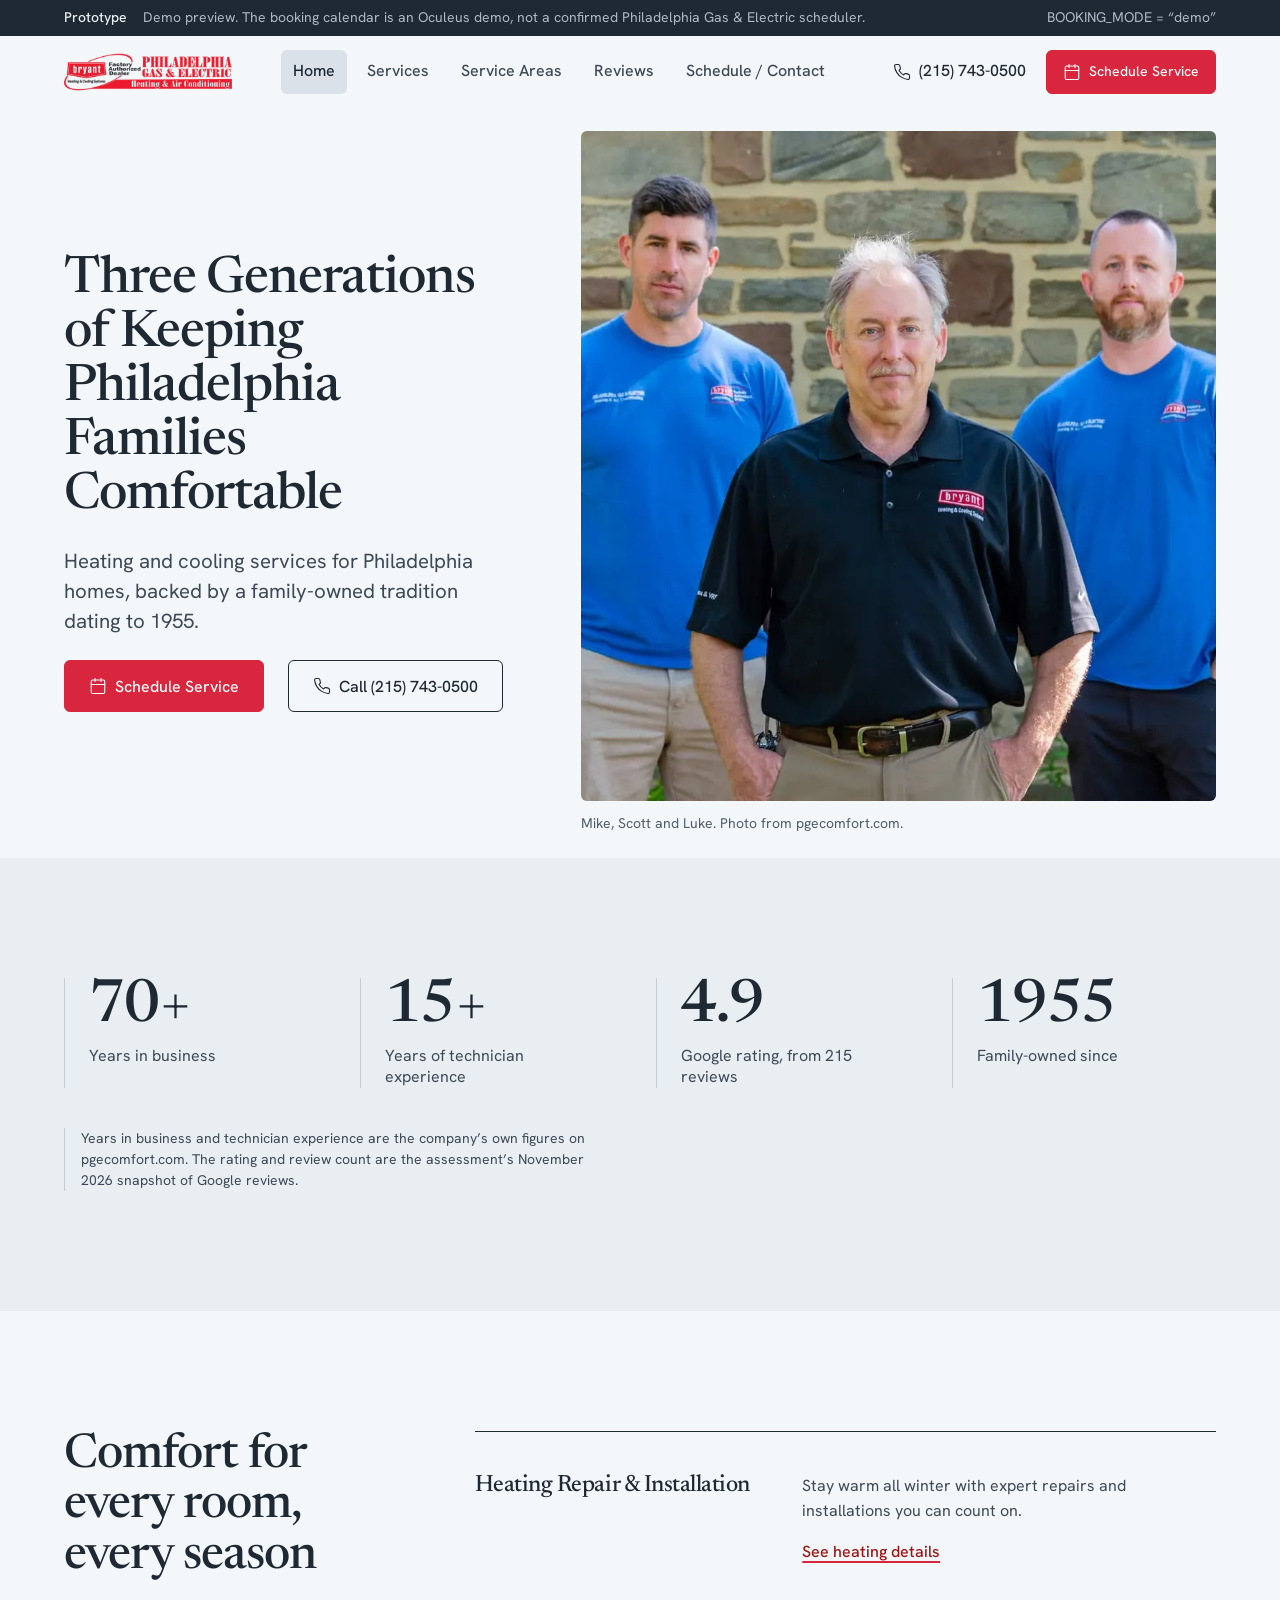
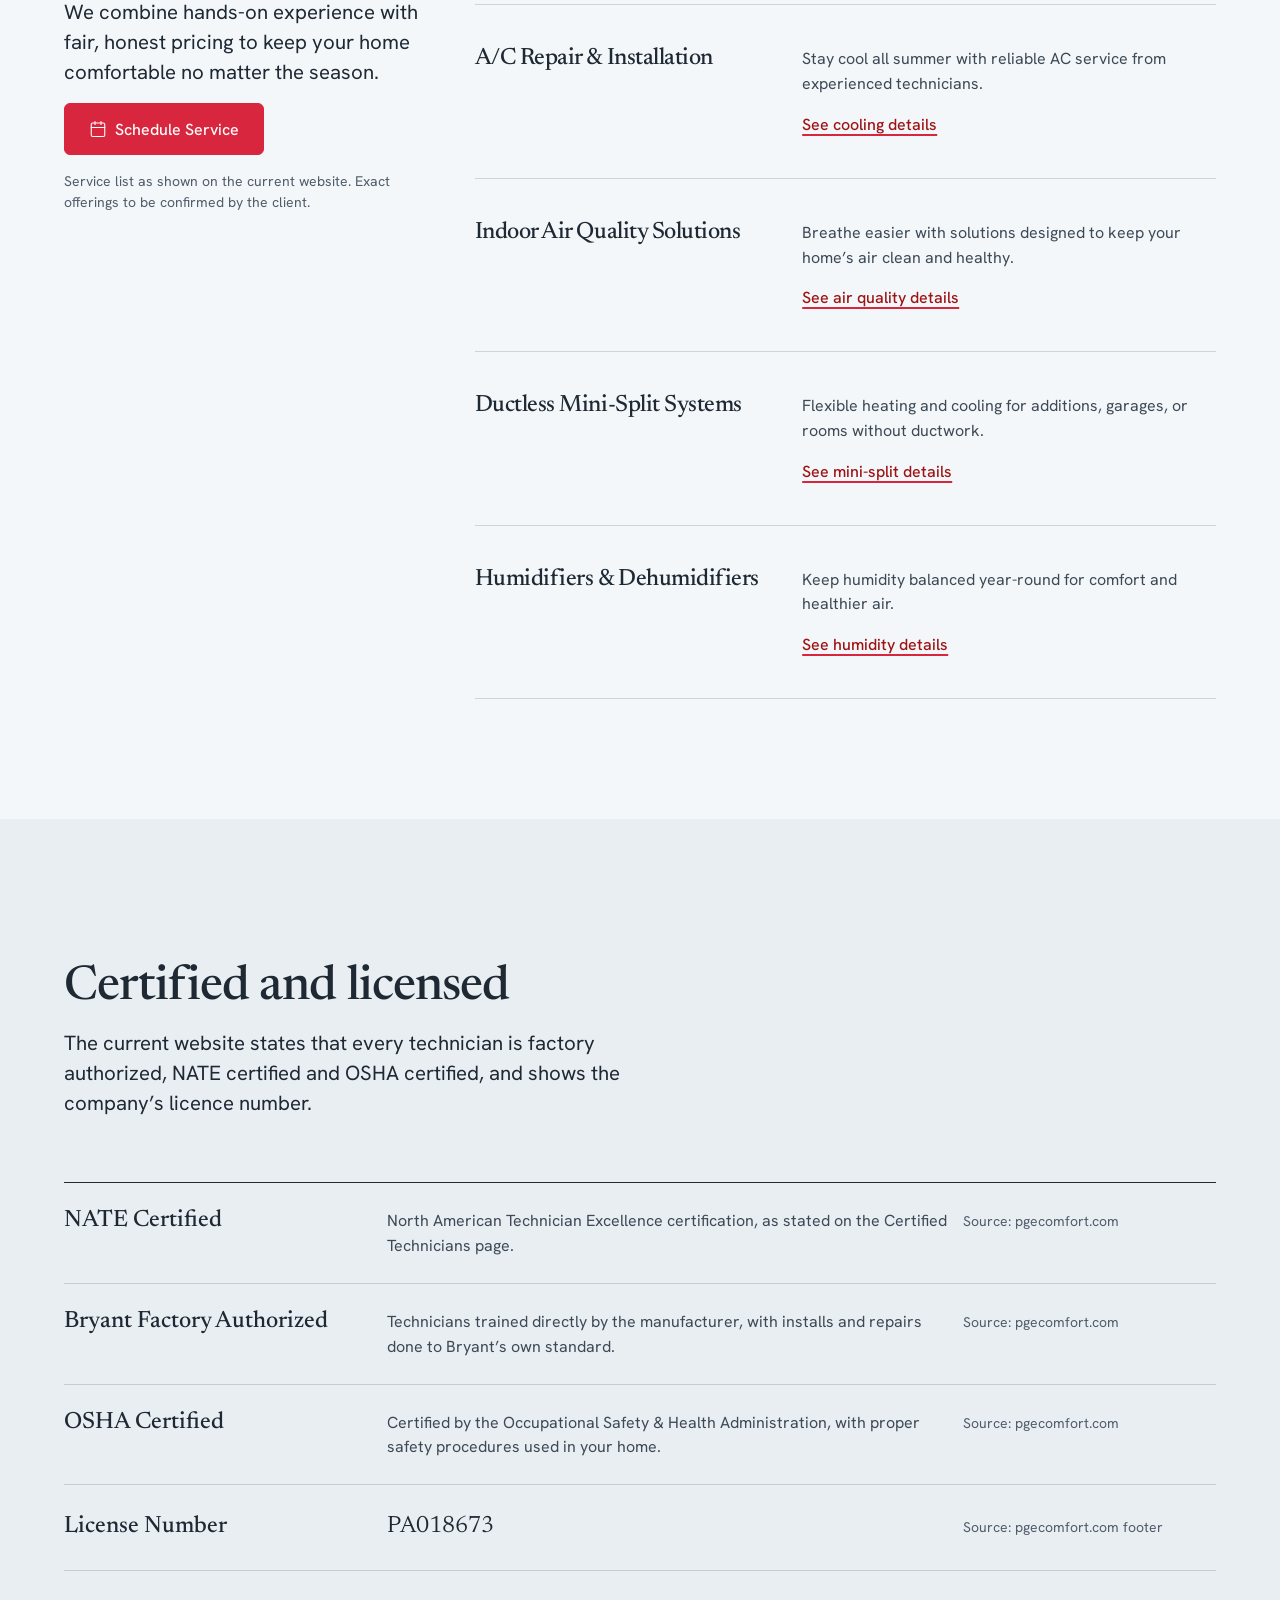
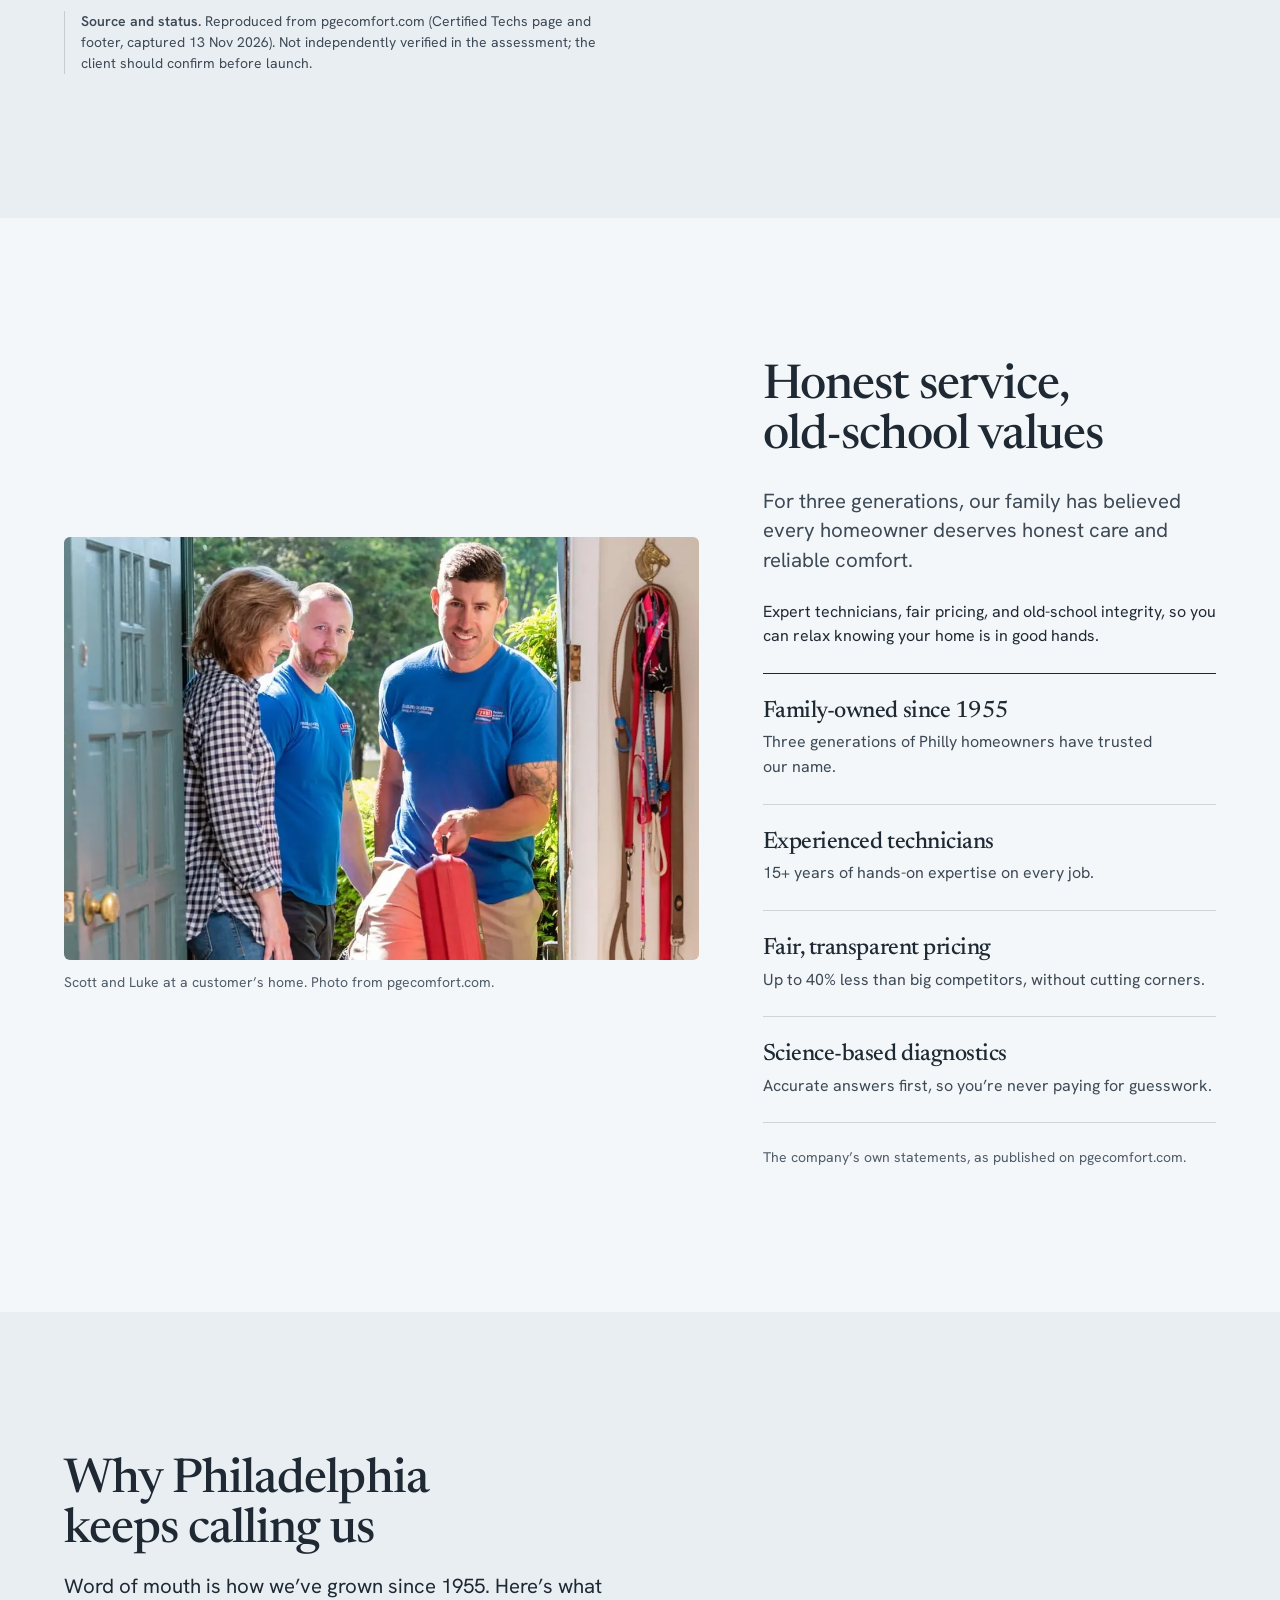
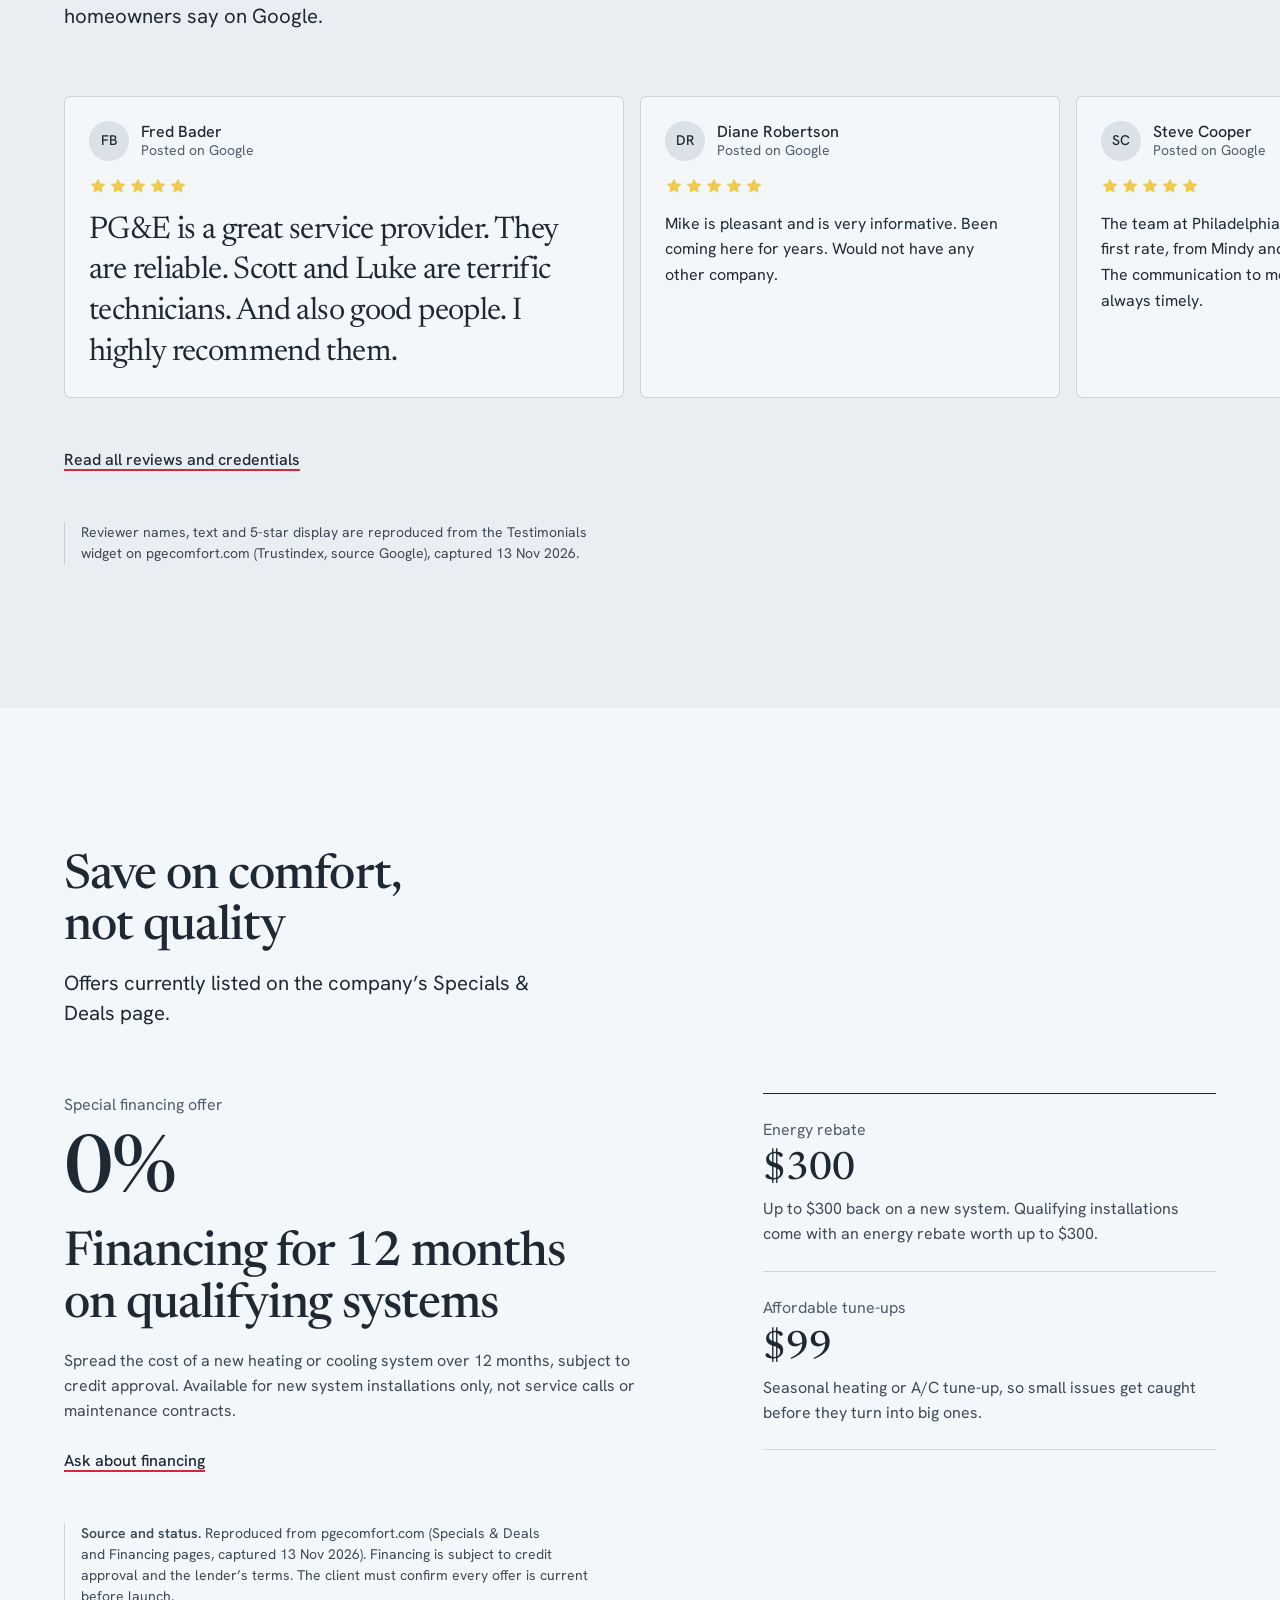
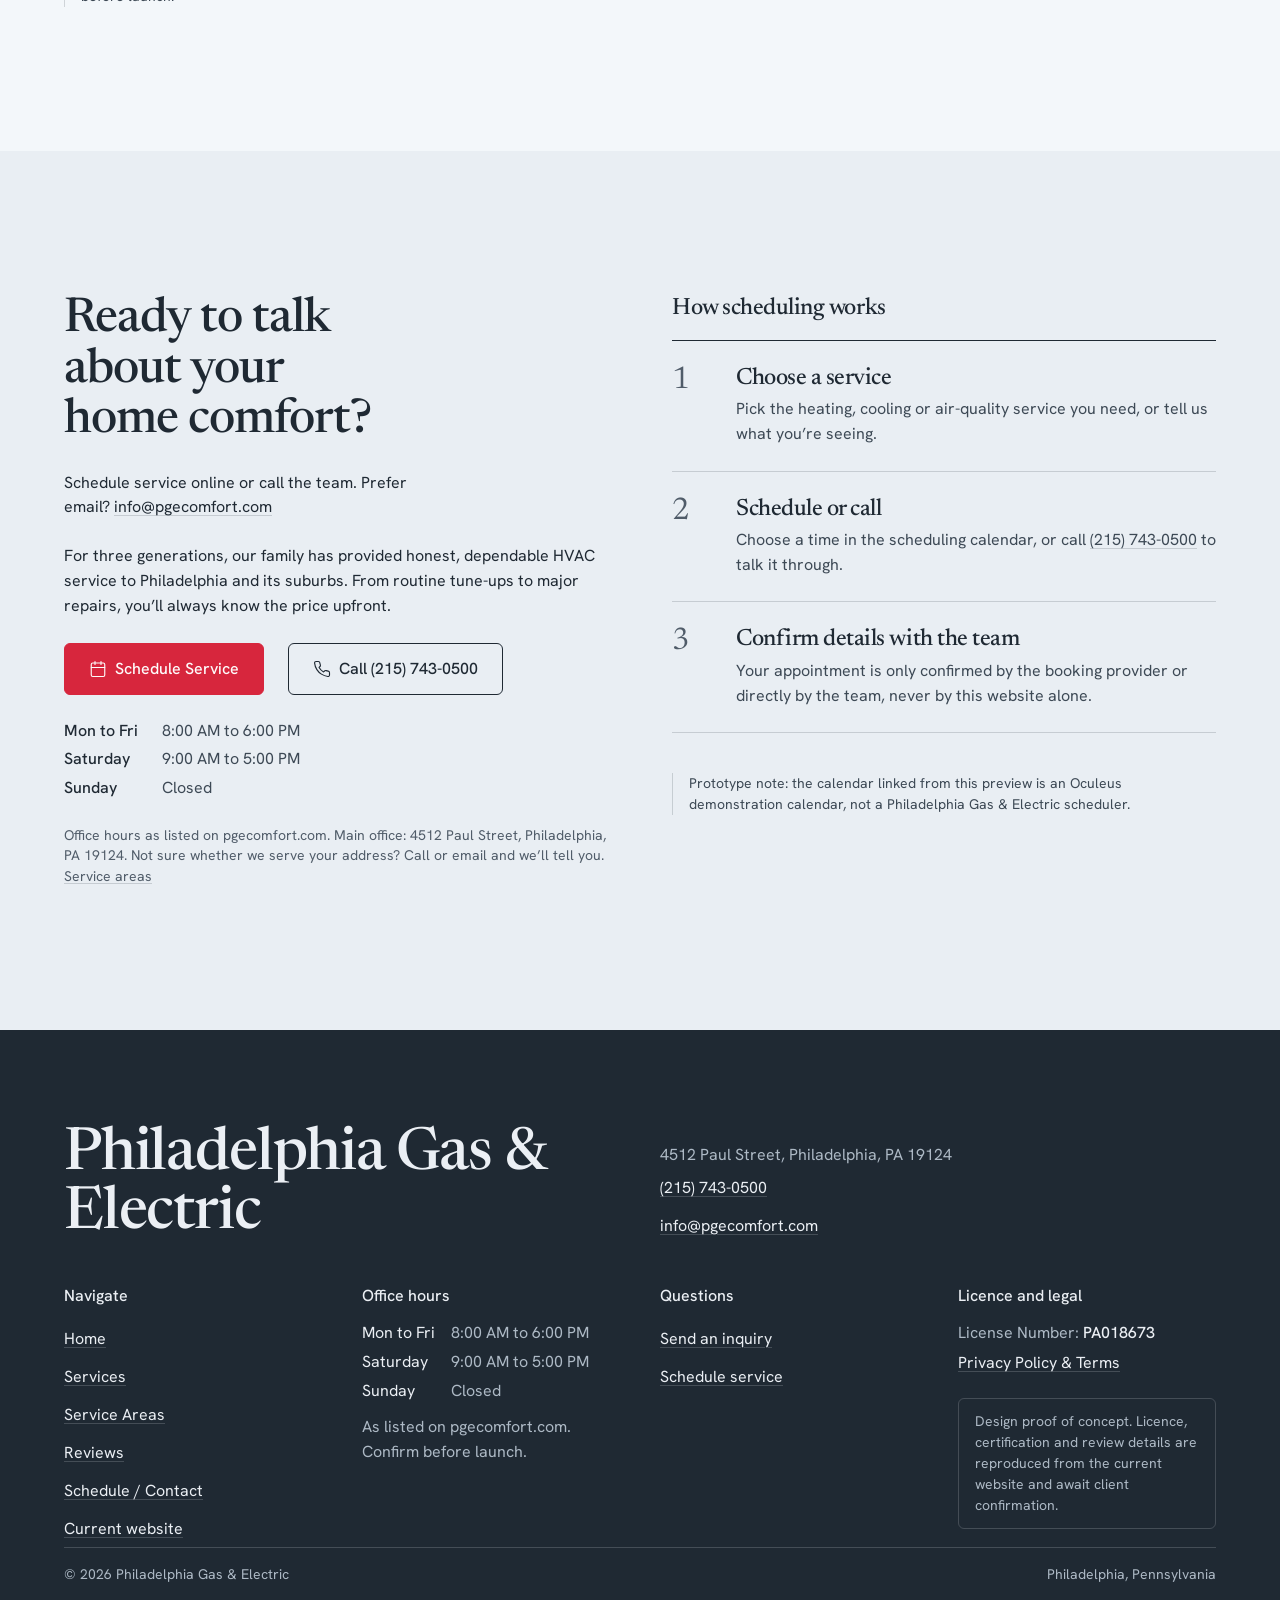
==== commit d91365a2: "Redesign with Hallmark: Stage heroes, token system, recomposed pages Full-depth Hallmark redesign (c" ====
--- a/index.html
+++ b/index.html
@@ -26,9 +26,9 @@
 
 <div class="demo-bar" data-demo-only role="note" aria-label="Prototype notice">
   <div class="container">
-    <span class="plate">Prototype</span>
+    <strong>Prototype</strong>
     <span>Demo preview. The booking calendar is an Oculeus demo, not a confirmed Philadelphia Gas &amp; Electric scheduler.</span>
-    <span class="plate mode">BOOKING_MODE = "<span data-booking-mode-text>demo</span>"</span>
+    <span class="mode">BOOKING_MODE = “<span data-booking-mode-text>demo</span>”</span>
   </div>
 </div>
 
@@ -61,296 +61,240 @@
   <div class="drawer" id="mobile-menu" hidden>
     <nav aria-label="Mobile">
       <ul>
-        <li><a href="index.html" aria-current="page">Home <svg class="icon" aria-hidden="true" focusable="false"><use href="#i-arrow-right"/></svg></a></li>
-        <li><a href="services.html">Services <svg class="icon" aria-hidden="true" focusable="false"><use href="#i-arrow-right"/></svg></a></li>
-        <li><a href="service-areas.html">Service Areas <svg class="icon" aria-hidden="true" focusable="false"><use href="#i-arrow-right"/></svg></a></li>
-        <li><a href="reviews.html">Reviews <svg class="icon" aria-hidden="true" focusable="false"><use href="#i-arrow-right"/></svg></a></li>
-        <li><a href="schedule-service.html">Schedule / Contact <svg class="icon" aria-hidden="true" focusable="false"><use href="#i-arrow-right"/></svg></a></li>
+        <li><a href="index.html" aria-current="page">Home</a></li>
+        <li><a href="services.html">Services</a></li>
+        <li><a href="service-areas.html">Service Areas</a></li>
+        <li><a href="reviews.html">Reviews</a></li>
+        <li><a href="schedule-service.html">Schedule / Contact</a></li>
       </ul>
     </nav>
     <div class="drawer-actions">
       <a class="btn " href="https://cal.com/oculeus-ltd/us-gmt" data-booking target="_blank" rel="noopener noreferrer"><svg class="icon" aria-hidden="true" focusable="false"><use href="#i-calendar"/></svg><span>Schedule Service</span></a>
-      <a class="btn btn--ink" href="tel:2157430500" data-phone><svg class="icon" aria-hidden="true" focusable="false"><use href="#i-phone"/></svg><span>Call (215) 743-0500</span></a>
+      <a class="btn btn--line" href="tel:2157430500" data-phone><svg class="icon" aria-hidden="true" focusable="false"><use href="#i-phone"/></svg><span>Call (215) 743-0500</span></a>
     </div>
     <p class="drawer-meta">Prefer email? <a href="mailto:info@pgecomfort.com" data-email>info@pgecomfort.com</a></p>
   </div>
 </header>
 
 <main id="main">
-<!-- ============ HERO ============ -->
+<!-- ============ HERO: Stage ============ -->
 <section class="hero" aria-labelledby="hero-title">
-  <div class="container hero-grid">
-    <div class="hero-copy">
-      <span class="eyebrow">Family-owned since 1955</span>
+  <div class="container stage">
+    <div class="stage-copy">
       <h1 id="hero-title">Three Generations of Keeping Philadelphia Families Comfortable</h1>
-      <p class="lead">Heating and cooling services for Philadelphia homes, backed by a family-owned tradition dating to 1955. Expert technicians, fair pricing, and old-school integrity, so you can relax knowing your home is in good hands.</p>
-      <div class="btn-row">
+      <p class="lead">Heating and cooling services for Philadelphia homes, backed by a family-owned tradition dating to 1955.</p>
+      <div class="actions">
         <a class="btn " href="https://cal.com/oculeus-ltd/us-gmt" data-booking target="_blank" rel="noopener noreferrer"><svg class="icon" aria-hidden="true" focusable="false"><use href="#i-calendar"/></svg><span>Schedule Service</span></a>
-        <a class="btn btn--ink" href="tel:2157430500" data-phone><svg class="icon" aria-hidden="true" focusable="false"><use href="#i-phone"/></svg><span>Call (215) 743-0500</span></a>
-      </div>
-      <dl class="figures">
-        <div class="figure"><dt>Years in business</dt><dd>70+</dd></div>
-        <div class="figure"><dt>Years of technician experience</dt><dd>15+</dd></div>
-        <div class="figure"><dt>Star rating</dt><dd>4.9</dd></div>
-      </dl>
-      <p class="muted small" style="margin:0">Figures as stated on the current website, pgecomfort.com.</p>
-    </div>
-
-    <figure class="photo">
-      <div class="photo-frame" style="aspect-ratio:5/4">
-        <img src="assets/img/team-owner-technicians.webp" width="1400" height="934" alt="Owner Mike with technicians Scott and Luke standing in front of a stone wall" fetchpriority="high" style="object-position:50% 22%">
-      </div>
-      <figcaption><span class="plate">Mike, Scott and Luke · photo from pgecomfort.com</span></figcaption>
+        <a class="btn btn--line" href="tel:2157430500" data-phone><svg class="icon" aria-hidden="true" focusable="false"><use href="#i-phone"/></svg><span>Call (215) 743-0500</span></a>
+      </div>
+    </div>
+    <figure class="stage-photo">
+      <div class="frame"><img src="assets/img/team-owner-technicians.webp" width="1400" height="934" alt="Owner Mike with technicians Scott and Luke standing in front of a stone wall" fetchpriority="high"></div>
+      <figcaption>Mike, Scott and Luke. Photo from pgecomfort.com.</figcaption>
     </figure>
   </div>
 </section>
 
-<!-- ============ TRUST STRIP ============ -->
-<section class="trust-strip" aria-label="Trust highlights">
-  <div class="container trust-row">
-    <div class="trust-item">
-      <span class="stars" role="img" aria-label="5 out of 5 stars"><svg class="icon icon--fill" aria-hidden="true" focusable="false"><use href="#i-star"/></svg><svg class="icon icon--fill" aria-hidden="true" focusable="false"><use href="#i-star"/></svg><svg class="icon icon--fill" aria-hidden="true" focusable="false"><use href="#i-star"/></svg><svg class="icon icon--fill" aria-hidden="true" focusable="false"><use href="#i-star"/></svg><svg class="icon icon--fill" aria-hidden="true" focusable="false"><use href="#i-star"/></svg></span>
-      <div><strong>4.9/5 on Google · 215 reviews</strong>Assessment snapshot, Nov 2026</div>
-    </div>
-    <div class="trust-item">
-      <div><strong>Family-owned since 1955</strong>Three generations</div>
-    </div>
-    <div class="trust-item">
-      <div><strong>Philadelphia and its suburbs</strong>4512 Paul Street, 19124</div>
-    </div>
-  </div>
-</section>
-
-<!-- ============ CREDENTIALS ============ -->
-<section class="section" aria-labelledby="cred-title">
-  <div class="container">
-    <div class="section-head">
-      <span class="eyebrow">Certifications and licence</span>
-      <h2 id="cred-title">Trained, certified and licensed, as published by the company</h2>
-      <p class="lead">The current website states that every technician is factory authorized, NATE certified and OSHA certified, and shows the company's licence number.</p>
-    </div>
-
-    <div class="specs">
-      <article class="spec">
-        <h3>NATE Certified</h3>
-        <p>North American Technician Excellence certification, as stated on the Certified Technicians page.</p>
-        <span class="plate">per pgecomfort.com</span>
-      </article>
-      <article class="spec">
-        <h3>Bryant Factory Authorized</h3>
-        <p>Technicians trained directly by the manufacturer, with installs and repairs done to Bryant's own standard.</p>
-        <span class="plate">per pgecomfort.com</span>
-      </article>
-      <article class="spec">
-        <h3>OSHA Certified</h3>
-        <p>Certified by the Occupational Safety &amp; Health Administration, with proper safety procedures used in your home.</p>
-        <span class="plate">per pgecomfort.com</span>
-      </article>
-      <article class="spec">
-        <h3>License Number</h3>
-        <p>Shown in the footer of the current website.</p>
-        <span class="plate">PA018673</span>
-      </article>
-    </div>
-
-    <div class="source" role="note">
-      <svg class="icon" aria-hidden="true" focusable="false"><use href="#i-info"/></svg>
-      <p><strong>Source and status.</strong> Reproduced from pgecomfort.com (Certified Techs page and footer, captured 13 Nov 2026). Not independently verified in the assessment; the client should confirm before launch.</p>
-    </div>
-  </div>
-</section>
-
-<!-- ============ SERVICES ============ -->
-<section class="section section--surface" id="services" aria-labelledby="svc-title">
-  <div class="container svc-layout">
-    <div class="sticky">
-      <span class="eyebrow">Our services</span>
+<!-- ============ FIGURES ============ -->
+<section class="section band" aria-label="The company in figures">
+  <div class="container">
+    <dl class="figures">
+      <div><dt>Years in business</dt><dd>70+</dd></div>
+      <div><dt>Years of technician experience</dt><dd>15+</dd></div>
+      <div><dt>Google rating, from 215 reviews</dt><dd>4.9</dd></div>
+      <div><dt>Family-owned since</dt><dd>1955</dd></div>
+    </dl>
+    <p class="sec-note">Years in business and technician experience are the company’s own figures on pgecomfort.com. The rating and review count are the assessment’s November 2026 snapshot of Google reviews.</p>
+  </div>
+</section>
+
+<!-- ============ SERVICES: Rows ============ -->
+<section class="section" id="services" aria-labelledby="svc-title">
+  <div class="container rows--head">
+    <div class="head">
       <h2 id="svc-title">Comfort for every room, every season</h2>
       <p class="lead">We combine hands-on experience with fair, honest pricing to keep your home comfortable no matter the season.</p>
-      <div class="btn-row">
-        <a class="btn " href="https://cal.com/oculeus-ltd/us-gmt" data-booking target="_blank" rel="noopener noreferrer"><svg class="icon" aria-hidden="true" focusable="false"><use href="#i-calendar"/></svg><span>Schedule Service</span></a>
-      </div>
-      <p class="muted small" style="margin-top:var(--s4)">Service list as shown on the current website. Exact offerings to be confirmed by the client.</p>
-    </div>
-
-    <div class="svc-list">
-      <a class="svc-row" href="services.html#heating"><svg class="icon" aria-hidden="true" focusable="false"><use href="#i-flame"/></svg><div><h3>Heating Repair &amp; Installation</h3><p>Stay warm all winter with expert repairs and installations you can count on.</p></div><svg class="icon go" aria-hidden="true" focusable="false"><use href="#i-arrow-right"/></svg></a>
-      <a class="svc-row" href="services.html#cooling"><svg class="icon" aria-hidden="true" focusable="false"><use href="#i-snowflake"/></svg><div><h3>A/C Repair &amp; Installation</h3><p>Stay cool all summer with reliable AC service from experienced technicians.</p></div><svg class="icon go" aria-hidden="true" focusable="false"><use href="#i-arrow-right"/></svg></a>
-      <a class="svc-row" href="services.html#air-quality"><svg class="icon" aria-hidden="true" focusable="false"><use href="#i-wind"/></svg><div><h3>Indoor Air Quality Solutions</h3><p>Breathe easier with solutions designed to keep your home's air clean and healthy.</p></div><svg class="icon go" aria-hidden="true" focusable="false"><use href="#i-arrow-right"/></svg></a>
-      <a class="svc-row" href="services.html#mini-splits"><svg class="icon" aria-hidden="true" focusable="false"><use href="#i-thermometer"/></svg><div><h3>Ductless Mini-Split Systems</h3><p>Flexible heating and cooling for additions, garages, or rooms without ductwork.</p></div><svg class="icon go" aria-hidden="true" focusable="false"><use href="#i-arrow-right"/></svg></a>
-      <a class="svc-row" href="services.html#humidity"><svg class="icon" aria-hidden="true" focusable="false"><use href="#i-droplet"/></svg><div><h3>Humidifiers &amp; Dehumidifiers</h3><p>Keep humidity balanced year-round for comfort and healthier air.</p></div><svg class="icon go" aria-hidden="true" focusable="false"><use href="#i-arrow-right"/></svg></a>
-    </div>
-  </div>
-</section>
-
-<!-- ============ OFFERS ============ -->
-<section class="section" aria-labelledby="offers-title">
-  <div class="container">
-    <div class="section-head">
-      <span class="eyebrow">Specials and financing</span>
-      <h2 id="offers-title">Save on comfort, not quality</h2>
-      <p class="lead">Offers currently listed on the company's Specials &amp; Deals page.</p>
-    </div>
-
-    <div class="offers">
-      <article class="offer offer--lead">
-        <span class="muted small">Special financing offer</span>
-        <div class="fig">0%</div>
-        <h3>Financing for 12 months on qualifying systems</h3>
-        <p>Spread the cost of a new heating or cooling system over 12 months, subject to credit approval. Available for new system installations only, not service calls or maintenance contracts.</p>
-        <a class="link" href="tel:2157430500" data-phone>Ask about financing <svg class="icon" aria-hidden="true" focusable="false"><use href="#i-arrow-right"/></svg></a>
-      </article>
-      <article class="offer">
-        <span class="muted small">Energy rebate</span>
-        <div class="fig">$300</div>
-        <h3>Up to $300 back on a new system</h3>
-        <p>Qualifying installations come with an energy rebate worth up to $300.</p>
-      </article>
-      <article class="offer">
-        <span class="muted small">Affordable tune-ups</span>
-        <div class="fig">$99</div>
-        <h3>Seasonal heating or A/C tune-up</h3>
-        <p>Small issues get caught before they turn into big ones.</p>
-      </article>
-    </div>
-
-    <div class="source" role="note">
-      <svg class="icon" aria-hidden="true" focusable="false"><use href="#i-info"/></svg>
-      <p><strong>Source and status.</strong> Reproduced from pgecomfort.com (Specials &amp; Deals and Financing pages, captured 13 Nov 2026). Financing is subject to credit approval and the lender's terms. The client must confirm every offer is current before launch.</p>
-    </div>
-  </div>
-</section>
-
-<!-- ============ WHY US ============ -->
-<section class="section section--surface" aria-labelledby="why-title">
-  <div class="container svc-layout">
-    <div class="sticky">
-      <span class="eyebrow">Why Philadelphia homeowners call us</span>
+      <div class="actions"><a class="btn " href="https://cal.com/oculeus-ltd/us-gmt" data-booking target="_blank" rel="noopener noreferrer"><svg class="icon" aria-hidden="true" focusable="false"><use href="#i-calendar"/></svg><span>Schedule Service</span></a></div>
+      <small>Service list as shown on the current website. Exact offerings to be confirmed by the client.</small>
+    </div>
+    <div class="rows">
+      <a class="row" href="services.html#heating"><h3>Heating Repair &amp; Installation</h3><div class="row-body"><p>Stay warm all winter with expert repairs and installations you can count on.</p><span class="go">See heating details</span></div></a>
+      <a class="row" href="services.html#cooling"><h3>A/C Repair &amp; Installation</h3><div class="row-body"><p>Stay cool all summer with reliable AC service from experienced technicians.</p><span class="go">See cooling details</span></div></a>
+      <a class="row" href="services.html#air-quality"><h3>Indoor Air Quality Solutions</h3><div class="row-body"><p>Breathe easier with solutions designed to keep your home’s air clean and healthy.</p><span class="go">See air quality details</span></div></a>
+      <a class="row" href="services.html#mini-splits"><h3>Ductless Mini-Split Systems</h3><div class="row-body"><p>Flexible heating and cooling for additions, garages, or rooms without ductwork.</p><span class="go">See mini-split details</span></div></a>
+      <a class="row" href="services.html#humidity"><h3>Humidifiers &amp; Dehumidifiers</h3><div class="row-body"><p>Keep humidity balanced year-round for comfort and healthier air.</p><span class="go">See humidity details</span></div></a>
+    </div>
+  </div>
+</section>
+
+<!-- ============ CREDENTIALS: Table ============ -->
+<section class="section section--m band" aria-labelledby="cred-title">
+  <div class="container">
+    <div class="head head--wide">
+      <h2 id="cred-title">Certified and licensed</h2>
+      <p class="lead">The current website states that every technician is factory authorized, NATE certified and OSHA certified, and shows the company’s licence number.</p>
+    </div>
+    <table class="table">
+      <caption class="visually-hidden">Certifications and licence number as published on pgecomfort.com</caption>
+      <tbody>
+        <tr><th scope="row">NATE Certified</th><td>North American Technician Excellence certification, as stated on the Certified Technicians page.</td><td>Source: pgecomfort.com</td></tr>
+        <tr><th scope="row">Bryant Factory Authorized</th><td>Technicians trained directly by the manufacturer, with installs and repairs done to Bryant’s own standard.</td><td>Source: pgecomfort.com</td></tr>
+        <tr><th scope="row">OSHA Certified</th><td>Certified by the Occupational Safety &amp; Health Administration, with proper safety procedures used in your home.</td><td>Source: pgecomfort.com</td></tr>
+        <tr><th scope="row">License Number</th><td class="id">PA018673</td><td>Source: pgecomfort.com footer</td></tr>
+      </tbody>
+    </table>
+    <p class="sec-note"><strong>Source and status.</strong> Reproduced from pgecomfort.com (Certified Techs page and footer, captured 13 Nov 2026). Not independently verified in the assessment; the client should confirm before launch.</p>
+  </div>
+</section>
+
+<!-- ============ WHY: Split ============ -->
+<section class="section section--m" aria-labelledby="why-title">
+  <div class="container split split--photo-left">
+    <figure class="photo">
+      <div class="frame" style="aspect-ratio:3/2"><img src="assets/img/technicians-at-door.webp" width="1100" height="733" alt="Two technicians greeting a homeowner at her front door" loading="lazy"></div>
+      <figcaption>Scott and Luke at a customer’s home. Photo from pgecomfort.com.</figcaption>
+    </figure>
+    <div class="split-copy">
       <h2 id="why-title">Honest service, old-school values</h2>
       <p class="lead">For three generations, our family has believed every homeowner deserves honest care and reliable comfort.</p>
-    </div>
-    <div>
+      <p>Expert technicians, fair pricing, and old-school integrity, so you can relax knowing your home is in good hands.</p>
       <div class="facts">
         <div class="fact"><h3>Family-owned since 1955</h3><p>Three generations of Philly homeowners have trusted our name.</p></div>
         <div class="fact"><h3>Experienced technicians</h3><p>15+ years of hands-on expertise on every job.</p></div>
         <div class="fact"><h3>Fair, transparent pricing</h3><p>Up to 40% less than big competitors, without cutting corners.</p></div>
-        <div class="fact"><h3>Science-based diagnostics</h3><p>Accurate answers first, so you're never paying for guesswork.</p></div>
-      </div>
-      <p class="muted small" style="margin-top:var(--s4)">The company's own statements, as published on pgecomfort.com.</p>
-    </div>
-  </div>
-</section>
-
-<!-- ============ REVIEWS PREVIEW ============ -->
-<section class="section" aria-labelledby="rev-title">
-  <div class="container">
-    <div class="section-head">
-      <span class="eyebrow">Testimonials</span>
+        <div class="fact"><h3>Science-based diagnostics</h3><p>Accurate answers first, so you’re never paying for guesswork.</p></div>
+      </div>
+      <small>The company’s own statements, as published on pgecomfort.com.</small>
+    </div>
+  </div>
+</section>
+
+<!-- ============ REVIEWS: Rail ============ -->
+<section class="section section--m band" aria-labelledby="rev-title">
+  <div class="container">
+    <div class="head">
       <h2 id="rev-title">Why Philadelphia keeps calling us</h2>
-      <p class="lead">Word of mouth is how we've grown since 1955. Here's what homeowners say on Google.</p>
-    </div>
-
-    <div class="reviews-feature">
+      <p class="lead">Word of mouth is how we’ve grown since 1955. Here’s what homeowners say on Google.</p>
+    </div>
+    <div class="rail" role="region" aria-label="Google reviews, scroll sideways" tabindex="0">
       <figure class="review review--lead">
         <div class="review-head"><span class="avatar" aria-hidden="true">FB</span><div><div class="review-name">Fred Bader</div><div class="review-src">Posted on Google</div></div></div>
         <span class="stars" role="img" aria-label="5 out of 5 stars"><svg class="icon icon--fill" aria-hidden="true" focusable="false"><use href="#i-star"/></svg><svg class="icon icon--fill" aria-hidden="true" focusable="false"><use href="#i-star"/></svg><svg class="icon icon--fill" aria-hidden="true" focusable="false"><use href="#i-star"/></svg><svg class="icon icon--fill" aria-hidden="true" focusable="false"><use href="#i-star"/></svg><svg class="icon icon--fill" aria-hidden="true" focusable="false"><use href="#i-star"/></svg></span>
         <blockquote><p>PG&amp;E is a great service provider. They are reliable. Scott and Luke are terrific technicians. And also good people. I highly recommend them.</p></blockquote>
       </figure>
-      <div class="reviews-stack">
-        <figure class="review">
-          <div class="review-head"><span class="avatar" aria-hidden="true">DR</span><div><div class="review-name">Diane Robertson</div><div class="review-src">Posted on Google</div></div></div>
-          <span class="stars" role="img" aria-label="5 out of 5 stars"><svg class="icon icon--fill" aria-hidden="true" focusable="false"><use href="#i-star"/></svg><svg class="icon icon--fill" aria-hidden="true" focusable="false"><use href="#i-star"/></svg><svg class="icon icon--fill" aria-hidden="true" focusable="false"><use href="#i-star"/></svg><svg class="icon icon--fill" aria-hidden="true" focusable="false"><use href="#i-star"/></svg><svg class="icon icon--fill" aria-hidden="true" focusable="false"><use href="#i-star"/></svg></span>
-          <blockquote><p>Mike is pleasant and is very informative. Been coming here for years. Would not have any other company.</p></blockquote>
-        </figure>
-        <figure class="review">
-          <div class="review-head"><span class="avatar" aria-hidden="true">MJ</span><div><div class="review-name">MJ Luberda</div><div class="review-src">Posted on Google</div></div></div>
-          <span class="stars" role="img" aria-label="5 out of 5 stars"><svg class="icon icon--fill" aria-hidden="true" focusable="false"><use href="#i-star"/></svg><svg class="icon icon--fill" aria-hidden="true" focusable="false"><use href="#i-star"/></svg><svg class="icon icon--fill" aria-hidden="true" focusable="false"><use href="#i-star"/></svg><svg class="icon icon--fill" aria-hidden="true" focusable="false"><use href="#i-star"/></svg><svg class="icon icon--fill" aria-hidden="true" focusable="false"><use href="#i-star"/></svg></span>
-          <blockquote><p>Great service from PG&amp;E! They came within my time frame and Luke solved the issue with AC drain line. Nice guy, explained the options. I would recommend this company 👍</p></blockquote>
-        </figure>
-      </div>
-    </div>
-
-    <div class="btn-row" style="margin-top:var(--s6)">
-      <a class="link" href="reviews.html">Read all reviews and credentials <svg class="icon" aria-hidden="true" focusable="false"><use href="#i-arrow-right"/></svg></a>
-      <span class="plate">Source: Testimonials widget on pgecomfort.com</span>
-    </div>
-  </div>
-</section>
-
-<!-- ============ HOW IT WORKS ============ -->
-<section class="section section--raised" aria-labelledby="how-title">
-  <div class="container">
-    <div class="section-head">
-      <span class="eyebrow">How scheduling works</span>
-      <h2 id="how-title">Three simple steps</h2>
-    </div>
-    <ol class="steps">
-      <li class="step">
-        <span class="plate">1</span>
-        <h3>Choose a service</h3>
-        <p>Pick the heating, cooling or air-quality service you need, or tell us what you're seeing.</p>
-      </li>
-      <li class="step">
-        <span class="plate">2</span>
-        <h3>Schedule or call</h3>
-        <p>Choose a time in the scheduling calendar, or call <a href="tel:2157430500" data-phone>(215) 743-0500</a> to talk it through.</p>
-      </li>
-      <li class="step">
-        <span class="plate">3</span>
-        <h3>Confirm details with the team</h3>
-        <p>Your appointment is only confirmed by the booking provider or directly by the team, never by this website alone.</p>
-      </li>
-    </ol>
-    <p class="muted small" style="margin:var(--s6) 0 0" data-demo-only>Prototype note: the calendar linked from this preview is an Oculeus demonstration calendar, not a Philadelphia Gas &amp; Electric scheduler.</p>
-  </div>
-</section>
-
-<!-- ============ LOCAL ============ -->
-<section class="section" aria-labelledby="phl-title">
-  <div class="container split">
-    <div>
-      <span class="eyebrow">Local to Philadelphia</span>
-      <h2 id="phl-title">Dependable HVAC service for Philadelphia and its suburbs</h2>
-      <p>For three generations, our family has provided honest, dependable HVAC service to Philadelphia and its suburbs. From routine tune-ups to major repairs, you'll always know the price upfront.</p>
-      <p>Our main office is at 4512 Paul Street, Philadelphia, PA 19124. Not sure whether we serve your address? Call or email and we'll tell you.</p>
-      <p><a class="link" href="service-areas.html">Service areas <svg class="icon" aria-hidden="true" focusable="false"><use href="#i-arrow-right"/></svg></a></p>
-    </div>
-    <figure class="photo">
-      <div class="photo-frame" style="aspect-ratio:3/2"><img src="assets/img/technicians-at-door.webp" width="1100" height="733" alt="Two technicians greeting a homeowner at her front door" loading="lazy"></div>
-      <figcaption><span class="plate">Scott and Luke at a customer's home · photo from pgecomfort.com</span></figcaption>
-    </figure>
-  </div>
-</section>
-
-<!-- ============ CLOSING CTA ============ -->
-<section class="cta-band" aria-labelledby="cta-title">
-  <div class="container cta-grid">
-    <div>
+      <figure class="review">
+        <div class="review-head"><span class="avatar" aria-hidden="true">DR</span><div><div class="review-name">Diane Robertson</div><div class="review-src">Posted on Google</div></div></div>
+        <span class="stars" role="img" aria-label="5 out of 5 stars"><svg class="icon icon--fill" aria-hidden="true" focusable="false"><use href="#i-star"/></svg><svg class="icon icon--fill" aria-hidden="true" focusable="false"><use href="#i-star"/></svg><svg class="icon icon--fill" aria-hidden="true" focusable="false"><use href="#i-star"/></svg><svg class="icon icon--fill" aria-hidden="true" focusable="false"><use href="#i-star"/></svg><svg class="icon icon--fill" aria-hidden="true" focusable="false"><use href="#i-star"/></svg></span>
+        <blockquote><p>Mike is pleasant and is very informative. Been coming here for years. Would not have any other company.</p></blockquote>
+      </figure>
+      <figure class="review">
+        <div class="review-head"><span class="avatar" aria-hidden="true">SC</span><div><div class="review-name">Steve Cooper</div><div class="review-src">Posted on Google</div></div></div>
+        <span class="stars" role="img" aria-label="5 out of 5 stars"><svg class="icon icon--fill" aria-hidden="true" focusable="false"><use href="#i-star"/></svg><svg class="icon icon--fill" aria-hidden="true" focusable="false"><use href="#i-star"/></svg><svg class="icon icon--fill" aria-hidden="true" focusable="false"><use href="#i-star"/></svg><svg class="icon icon--fill" aria-hidden="true" focusable="false"><use href="#i-star"/></svg><svg class="icon icon--fill" aria-hidden="true" focusable="false"><use href="#i-star"/></svg></span>
+        <blockquote><p>The team at Philadelphia Gas &amp; electric is first rate, from Mindy and Mike on down. The communication to me as a customer is always timely.</p></blockquote>
+      </figure>
+      <figure class="review">
+        <div class="review-head"><span class="avatar" aria-hidden="true">MJ</span><div><div class="review-name">MJ Luberda</div><div class="review-src">Posted on Google</div></div></div>
+        <span class="stars" role="img" aria-label="5 out of 5 stars"><svg class="icon icon--fill" aria-hidden="true" focusable="false"><use href="#i-star"/></svg><svg class="icon icon--fill" aria-hidden="true" focusable="false"><use href="#i-star"/></svg><svg class="icon icon--fill" aria-hidden="true" focusable="false"><use href="#i-star"/></svg><svg class="icon icon--fill" aria-hidden="true" focusable="false"><use href="#i-star"/></svg><svg class="icon icon--fill" aria-hidden="true" focusable="false"><use href="#i-star"/></svg></span>
+        <blockquote><p>Great service from PG&amp;E! They came within my time frame and Luke solved the issue with AC drain line. Nice guy, explained the options. I would recommend this company 👍</p></blockquote>
+      </figure>
+      <figure class="review">
+        <div class="review-head"><span class="avatar" aria-hidden="true">DB</span><div><div class="review-name">Denise Bowman</div><div class="review-src">Posted on Google</div></div></div>
+        <span class="stars" role="img" aria-label="5 out of 5 stars"><svg class="icon icon--fill" aria-hidden="true" focusable="false"><use href="#i-star"/></svg><svg class="icon icon--fill" aria-hidden="true" focusable="false"><use href="#i-star"/></svg><svg class="icon icon--fill" aria-hidden="true" focusable="false"><use href="#i-star"/></svg><svg class="icon icon--fill" aria-hidden="true" focusable="false"><use href="#i-star"/></svg><svg class="icon icon--fill" aria-hidden="true" focusable="false"><use href="#i-star"/></svg></span>
+        <blockquote><p>They installed &amp; serviced my Heater - A/c for the past 31 yrs, always dependable, service is on point.</p></blockquote>
+      </figure>
+      <figure class="review">
+        <div class="review-head"><span class="avatar" aria-hidden="true">DA</span><div><div class="review-name">Diego J Aguirre</div><div class="review-src">Posted on Google</div></div></div>
+        <span class="stars" role="img" aria-label="5 out of 5 stars"><svg class="icon icon--fill" aria-hidden="true" focusable="false"><use href="#i-star"/></svg><svg class="icon icon--fill" aria-hidden="true" focusable="false"><use href="#i-star"/></svg><svg class="icon icon--fill" aria-hidden="true" focusable="false"><use href="#i-star"/></svg><svg class="icon icon--fill" aria-hidden="true" focusable="false"><use href="#i-star"/></svg><svg class="icon icon--fill" aria-hidden="true" focusable="false"><use href="#i-star"/></svg></span>
+        <blockquote><p>Amazing group of professionals, I won’t hesitate to recommend them. Their professionalism and competitive pricing.</p></blockquote>
+      </figure>
+      <figure class="review">
+        <div class="review-head"><span class="avatar" aria-hidden="true">LR</span><div><div class="review-name">L Ridge</div><div class="review-src">Posted on Google</div></div></div>
+        <span class="stars" role="img" aria-label="5 out of 5 stars"><svg class="icon icon--fill" aria-hidden="true" focusable="false"><use href="#i-star"/></svg><svg class="icon icon--fill" aria-hidden="true" focusable="false"><use href="#i-star"/></svg><svg class="icon icon--fill" aria-hidden="true" focusable="false"><use href="#i-star"/></svg><svg class="icon icon--fill" aria-hidden="true" focusable="false"><use href="#i-star"/></svg><svg class="icon icon--fill" aria-hidden="true" focusable="false"><use href="#i-star"/></svg></span>
+        <blockquote><p>I’ve been very happy with the professional and knowledgeable care, I’ve received from Phila. Gas and Electric for 15 years! I would recommend them highly for heater and air conditioning service.</p></blockquote>
+      </figure>
+    </div>
+    <div class="actions" style="margin-top:var(--space-lg)">
+      <a class="link" href="reviews.html">Read all reviews and credentials</a>
+    </div>
+    <p class="sec-note">Reviewer names, text and 5-star display are reproduced from the Testimonials widget on pgecomfort.com (Trustindex, source Google), captured 13 Nov 2026.</p>
+  </div>
+</section>
+
+<!-- ============ OFFERS ============ -->
+<section class="section section--m" aria-labelledby="offers-title">
+  <div class="container">
+    <div class="head">
+      <h2 id="offers-title">Save on comfort, not quality</h2>
+      <p class="lead">Offers currently listed on the company’s Specials &amp; Deals page.</p>
+    </div>
+    <div class="offers">
+      <article class="offer-lead">
+        <span class="muted">Special financing offer</span>
+        <div class="fig">0%</div>
+        <h3>Financing for 12 months on qualifying systems</h3>
+        <p>Spread the cost of a new heating or cooling system over 12 months, subject to credit approval. Available for new system installations only, not service calls or maintenance contracts.</p>
+        <div class="actions"><a class="link" href="tel:2157430500" data-phone>Ask about financing</a></div>
+      </article>
+      <div>
+        <article class="offer-small">
+          <span class="muted">Energy rebate</span>
+          <div class="fig">$300</div>
+          <p>Up to $300 back on a new system. Qualifying installations come with an energy rebate worth up to $300.</p>
+        </article>
+        <article class="offer-small">
+          <span class="muted">Affordable tune-ups</span>
+          <div class="fig">$99</div>
+          <p>Seasonal heating or A/C tune-up, so small issues get caught before they turn into big ones.</p>
+        </article>
+      </div>
+    </div>
+    <p class="sec-note"><strong>Source and status.</strong> Reproduced from pgecomfort.com (Specials &amp; Deals and Financing pages, captured 13 Nov 2026). Financing is subject to credit approval and the lender’s terms. The client must confirm every offer is current before launch.</p>
+  </div>
+</section>
+
+<!-- ============ CLOSE: hours, address, booking ============ -->
+<section class="section section--m band" id="close" aria-labelledby="cta-title">
+  <div class="container close">
+    <div class="close-copy">
       <h2 id="cta-title">Ready to talk about your home comfort?</h2>
       <p>Schedule service online or call the team. Prefer email? <a href="mailto:info@pgecomfort.com" data-email>info@pgecomfort.com</a></p>
-      <p class="cta-note">Office hours listed on pgecomfort.com: Mon to Fri 8 AM to 6 PM, Sat 9 AM to 5 PM, Sun closed.</p>
-    </div>
-    <div class="btn-row">
-      <a class="btn " href="https://cal.com/oculeus-ltd/us-gmt" data-booking target="_blank" rel="noopener noreferrer"><svg class="icon" aria-hidden="true" focusable="false"><use href="#i-calendar"/></svg><span>Schedule Service</span></a>
-      <a class="btn btn--ink" href="tel:2157430500" data-phone><svg class="icon" aria-hidden="true" focusable="false"><use href="#i-phone"/></svg><span>Call (215) 743-0500</span></a>
+      <p>For three generations, our family has provided honest, dependable HVAC service to Philadelphia and its suburbs. From routine tune-ups to major repairs, you’ll always know the price upfront.</p>
+      <div class="actions">
+        <a class="btn " href="https://cal.com/oculeus-ltd/us-gmt" data-booking target="_blank" rel="noopener noreferrer"><svg class="icon" aria-hidden="true" focusable="false"><use href="#i-calendar"/></svg><span>Schedule Service</span></a>
+        <a class="btn btn--line" href="tel:2157430500" data-phone><svg class="icon" aria-hidden="true" focusable="false"><use href="#i-phone"/></svg><span>Call (215) 743-0500</span></a>
+      </div>
+      <dl class="hours">
+        <dt>Mon to Fri</dt><dd>8:00 AM to 6:00 PM</dd>
+        <dt>Saturday</dt><dd>9:00 AM to 5:00 PM</dd>
+        <dt>Sunday</dt><dd>Closed</dd>
+      </dl>
+      <small>Office hours as listed on pgecomfort.com. Main office: 4512 Paul Street, Philadelphia, PA 19124. Not sure whether we serve your address? Call or email and we’ll tell you. <a href="service-areas.html">Service areas</a></small>
+    </div>
+    <div>
+      <h3 style="margin-bottom:var(--space-md)">How scheduling works</h3>
+      <ol class="steps">
+        <li><div><h4>Choose a service</h4><p>Pick the heating, cooling or air-quality service you need, or tell us what you’re seeing.</p></div></li>
+        <li><div><h4>Schedule or call</h4><p>Choose a time in the scheduling calendar, or call <a href="tel:2157430500" data-phone>(215) 743-0500</a> to talk it through.</p></div></li>
+        <li><div><h4>Confirm details with the team</h4><p>Your appointment is only confirmed by the booking provider or directly by the team, never by this website alone.</p></div></li>
+      </ol>
+      <p class="sec-note" data-demo-only>Prototype note: the calendar linked from this preview is an Oculeus demonstration calendar, not a Philadelphia Gas &amp; Electric scheduler.</p>
     </div>
   </div>
 </section>
 
 </main>
-<footer class="site-footer on-anchor">
-  <div class="container">
-    <div class="footer-grid">
-      <div>
-        <span class="footer-mark">Philadelphia Gas &amp; Electric</span>
-        <p>Heating and cooling services for Philadelphia homes, backed by a family-owned tradition dating to 1955.</p>
-        <address class="footer-list">
-          <span style="color:var(--anchor-text)">4512 Paul Street, Philadelphia, PA 19124</span>
-          <a href="tel:2157430500" data-phone>(215) 743-0500</a>
-          <a href="mailto:info@pgecomfort.com" data-email>info@pgecomfort.com</a>
-        </address>
-      </div>
-
+<footer class="site-footer">
+  <div class="container">
+    <div class="footer-mast">
+      <p class="mark">Philadelphia Gas &amp; Electric</p>
+      <address class="footer-list">
+        <span>4512 Paul Street, Philadelphia, PA 19124</span>
+        <a href="tel:2157430500" data-phone>(215) 743-0500</a>
+        <a href="mailto:info@pgecomfort.com" data-email>info@pgecomfort.com</a>
+      </address>
+    </div>
+
+    <div class="footer-cols">
       <div>
         <span class="footer-title">Navigate</span>
         <ul class="footer-list">
@@ -359,26 +303,33 @@
           <li><a href="service-areas.html">Service Areas</a></li>
           <li><a href="reviews.html">Reviews</a></li>
           <li><a href="schedule-service.html">Schedule / Contact</a></li>
-          <li><a href="https://pgecomfort.com/" rel="noopener noreferrer" target="_blank">Current website <svg class="icon" aria-hidden="true" focusable="false"><use href="#i-external"/></svg></a></li>
+          <li><a href="https://pgecomfort.com/" rel="noopener noreferrer" target="_blank">Current website</a></li>
         </ul>
       </div>
 
       <div>
         <span class="footer-title">Office hours</span>
-        <dl class="hours">
+        <dl class="footer-hours">
           <dt>Mon to Fri</dt><dd>8:00 AM to 6:00 PM</dd>
           <dt>Saturday</dt><dd>9:00 AM to 5:00 PM</dd>
           <dt>Sunday</dt><dd>Closed</dd>
         </dl>
-        <p class="small" style="margin-top:var(--s3)">As listed on pgecomfort.com. Confirm before launch.</p>
-        <a class="link" style="color:#fff" href="https://pgecomfort.com/contact/" data-contact target="_blank" rel="noopener noreferrer">Send an inquiry <svg class="icon" aria-hidden="true" focusable="false"><use href="#i-arrow-right"/></svg></a>
+        <p class="small" style="margin-top:var(--space-sm)">As listed on pgecomfort.com. Confirm before launch.</p>
+      </div>
+
+      <div>
+        <span class="footer-title">Questions</span>
+        <ul class="footer-list">
+          <li><a href="https://pgecomfort.com/contact/" data-contact target="_blank" rel="noopener noreferrer">Send an inquiry</a></li>
+          <li><a href="schedule-service.html">Schedule service</a></li>
+        </ul>
       </div>
 
       <div>
         <span class="footer-title">Licence and legal</span>
-        <p><span class="plate">License No. PA018673</span></p>
+        <p>License Number: <strong style="color:var(--color-anchor-ink);font-weight:500">PA018673</strong></p>
         <ul class="footer-list">
-          <li><a href="https://pgecomfort.com/privacy-policy/" target="_blank" rel="noopener noreferrer">Privacy Policy &amp; Terms <svg class="icon" aria-hidden="true" focusable="false"><use href="#i-external"/></svg></a></li>
+          <li><a href="https://pgecomfort.com/privacy-policy/" target="_blank" rel="noopener noreferrer">Privacy Policy &amp; Terms</a></li>
         </ul>
         <div class="footer-note" data-demo-only>
           Design proof of concept. Licence, certification and review details are reproduced from the current website and await client confirmation.
@@ -387,14 +338,14 @@
     </div>
 
     <div class="footer-bottom">
-      <span>© 2026 Philadelphia Gas &amp; Electric. All rights reserved.</span>
+      <span>© 2026 Philadelphia Gas &amp; Electric</span>
       <span>Philadelphia, Pennsylvania</span>
     </div>
   </div>
 </footer>
 
 <div class="dock" role="region" aria-label="Quick actions">
-  <a class="btn btn--ink" href="tel:2157430500" data-phone><svg class="icon" aria-hidden="true" focusable="false"><use href="#i-phone"/></svg><span>Call now</span></a>
+  <a class="btn btn--line" href="tel:2157430500" data-phone><svg class="icon" aria-hidden="true" focusable="false"><use href="#i-phone"/></svg><span>Call now</span></a>
   <a class="btn " href="https://cal.com/oculeus-ltd/us-gmt" data-booking target="_blank" rel="noopener noreferrer"><svg class="icon" aria-hidden="true" focusable="false"><use href="#i-calendar"/></svg><span>Schedule Service</span></a>
 </div>
 
--- a/assets/css/styles.css
+++ b/assets/css/styles.css
@@ -1,1692 +1,358 @@
-/* ==========================================================================
-   Philadelphia Gas & Electric — proof-of-concept stylesheet (v2, "unslopped")
-
-   Direction
-   - Product    Family-owned HVAC contractor for Philadelphia homes; visitors schedule or call.
-   - Character  Steady, plainspoken, reassuring.
-   - World      Brick rowhouses, the basement mechanical room, slate and iron, the data plate on a boiler.
-   - Moments    The real team photo; the real Google reviews.
-   - Signature  The "data plate": a small mono keyline tag (licence no., sources, captions).
-
-   Colour: one cool slate ramp + the client's real brand red (#D7263D, from pgecomfort.com),
-   used only for the primary action. Gold appears only in review stars.
-   Type: Newsreader for headlines, Hanken Grotesk for the interface, Geist Mono for figures and plates.
-   Everything sits on a 4px grid. Motion: one curve, colour/opacity/transform only.
-   Credit: the audit-and-pass method follows "unslop" by Damir Sokolovsky (CC BY 4.0), github.com/heydamir/unslop.
-   ========================================================================== */
-
-/* ---------- Fonts (self-hosted, latin) ---------- */
-@font-face {
-  font-family: "Hanken Grotesk";
-  src: url("../fonts/hanken-grotesk.woff2") format("woff2");
-  font-weight: 400 600;
-  font-style: normal;
-  font-display: swap;
+/* Hallmark · shape: Photographic · genre: editorial · theme: brand · redesign: full · job: book
+ * paper: oklch(97.4% 0.006 250) · accent: #d7263d · display: Newsreader · body: Hanken Grotesk · hero: Stage (/, /services, /service-areas, /reviews), Counter (/schedule-service) · nav: three-part, five real destinations · footer: mast · signature: Mike, Scott and Luke shown at hero scale, named
+ * axes: light/roman-serif/chromatic-red · posture: Stage · contrast: pass · fold: pass · v2.0.0 */
+/* Hallmark · pre-emit critique: P4 H4 E4 S4 R4 V4 · weakest: S, services stay five rows of text because no client photo exists per service, set at title scale with the action in each row */
+@import url("./tokens.css");
+@import url("./base.css");
+
+/* ---------- Fonts ---------- */
+@font-face { font-family: "Hanken Grotesk"; src: url("../fonts/hanken-grotesk.woff2") format("woff2"); font-weight: 400 600; font-style: normal; font-display: swap; }
+@font-face { font-family: "Newsreader"; src: url("../fonts/newsreader.woff2") format("woff2"); font-weight: 400 600; font-style: normal; font-display: swap; }
+
+/* ---------- Base additions ---------- */
+html { scroll-padding-top: calc(var(--nav-h) + var(--space-lg)); }
+body { font-size: var(--text-md); }
+a { text-decoration-color: var(--color-rule); transition: color var(--dur-micro) var(--ease-out), text-decoration-color var(--dur-micro) var(--ease-out); }
+a:hover { text-decoration-color: currentColor; }
+ul, ol { margin: 0; padding: 0; list-style: none; }
+dl, dd { margin: 0; }
+address { font-style: normal; }
+small, figcaption { font-size: var(--text-sm); line-height: 1.45; color: var(--color-muted); }
+.skip-link { position: absolute; left: var(--space-xs); top: -80px; z-index: var(--z-modal); padding: var(--space-sm) var(--space-md); background: var(--color-ink); color: var(--color-paper); border-radius: var(--radius-card); }
+.skip-link:focus { top: var(--space-xs); }
+.muted { color: var(--color-muted); }
+.icon { width: 1.125rem; height: 1.125rem; flex: none; stroke: currentColor; fill: none; stroke-width: 1.5; stroke-linecap: round; stroke-linejoin: round; }
+.icon--fill { fill: currentColor; stroke: none; }
+
+/* ---------- Sections ---------- */
+.section { padding-block: var(--section-gap-s); }
+.section--m { padding-block: var(--section-gap); }
+.section--l { padding-block: var(--section-gap-l); }
+.band { background: var(--color-paper-2); }
+.band--deep { background: var(--color-paper-3); }
+.head { display: grid; gap: var(--space-md); max-width: 44rem; margin-bottom: var(--space-2xl); }
+.head h2 { max-width: 18ch; }
+.head--wide { max-width: none; }
+.on-anchor { background: var(--color-anchor); color: var(--color-anchor-ink); }
+.on-anchor :focus-visible { outline-color: var(--color-anchor-ink); }
+.sec-note { max-width: 68ch; margin-top: var(--space-xl); font-size: var(--text-sm); line-height: 1.5; color: var(--color-ink-2); padding-left: var(--space-md); border-left: var(--rule-hair) solid var(--color-rule); }
+
+/* ---------- Controls ---------- */
+.btn { display: inline-flex; align-items: center; justify-content: center; gap: var(--space-xs); min-height: 52px; padding: var(--space-sm) var(--space-lg); font: 500 var(--text-md)/1.2 var(--font-body); text-decoration: none; text-align: center; color: var(--color-accent-ink); background: var(--color-accent); border: var(--rule-hair) solid var(--color-accent); border-radius: var(--radius-card); cursor: pointer; transition: background-color var(--dur-micro) var(--ease-out), border-color var(--dur-micro) var(--ease-out), color var(--dur-micro) var(--ease-out), transform var(--dur-micro) var(--ease-out); }
+.btn:hover { background: var(--color-accent-deep); border-color: var(--color-accent-deep); color: var(--color-accent-ink); }
+.btn:active { transform: scale(0.98); }
+.btn:disabled, .btn[aria-disabled="true"] { background: var(--color-paper-3); border-color: var(--color-paper-3); color: var(--color-muted); cursor: not-allowed; transform: none; }
+.btn--line { background: transparent; color: var(--color-ink); border-color: var(--color-ink); }
+.btn--line:hover { background: var(--color-ink); border-color: var(--color-ink); color: var(--color-paper); }
+.btn--sm { min-height: 44px; padding: var(--space-xs) var(--space-md); font-size: var(--text-sm); }
+.btn--block { width: 100%; }
+.link { display: inline-flex; align-items: center; gap: var(--space-xs); min-height: 44px; font-weight: 500; color: var(--color-ink); text-decoration: underline; text-decoration-color: var(--color-accent); text-decoration-thickness: 2px; text-underline-offset: 0.28em; }
+.link:hover { color: var(--color-accent-deep); }
+.actions { display: flex; flex-wrap: wrap; align-items: center; gap: var(--space-sm) var(--space-lg); }
+
+/* ---------- Prototype bar ---------- */
+.demo-bar { background: var(--color-anchor); color: var(--color-anchor-muted); font-size: var(--text-sm); line-height: 1.4; }
+.demo-bar .container { display: flex; flex-wrap: wrap; align-items: baseline; gap: var(--space-3xs) var(--space-md); padding-block: var(--space-xs); }
+.demo-bar strong { color: var(--color-anchor-ink); font-weight: 500; }
+.demo-bar .mode { margin-left: auto; }
+
+/* ---------- Header: a three-part bar, logo / destinations / actions ---------- */
+.site-header { position: sticky; top: 0; z-index: var(--z-sticky-nav); background: var(--color-paper); }
+.header-inner { display: grid; grid-template-columns: auto minmax(0, 1fr) auto; align-items: center; gap: var(--space-lg); min-height: var(--nav-h); }
+.brand { display: block; line-height: 0; }
+.brand img { width: auto; height: 36px; }
+.primary-nav { display: none; justify-self: center; }
+.primary-nav ul { display: flex; align-items: center; gap: var(--space-xs); }
+.primary-nav a { display: inline-flex; align-items: center; min-height: 44px; padding-inline: var(--space-sm); font-weight: 500; font-size: var(--text-md); color: var(--color-ink-2); text-decoration: none; white-space: nowrap; border-radius: var(--radius-card); transition: background-color var(--dur-micro) var(--ease-out), color var(--dur-micro) var(--ease-out); }
+.primary-nav a:hover { color: var(--color-ink); background: var(--color-paper-2); }
+.primary-nav a[aria-current="page"] { color: var(--color-ink); background: var(--color-paper-3); }
+.header-actions { display: flex; align-items: center; justify-self: end; gap: var(--space-sm); }
+.header-phone { display: none; align-items: center; gap: var(--space-xs); min-height: 44px; padding-inline: var(--space-xs); font-weight: 500; color: var(--color-ink); text-decoration: none; white-space: nowrap; font-variant-numeric: tabular-nums; }
+.header-phone:hover { color: var(--color-accent-deep); }
+.header-cta { display: none; white-space: nowrap; }
+.icon-btn { display: inline-flex; align-items: center; justify-content: center; width: 44px; height: 44px; color: var(--color-ink); background: transparent; border: var(--rule-hair) solid var(--color-rule); border-radius: var(--radius-card); cursor: pointer; transition: background-color var(--dur-micro) var(--ease-out); }
+.icon-btn:hover { background: var(--color-paper-2); }
+.icon-btn .icon { width: 1.25rem; height: 1.25rem; }
+.menu-toggle .icon-close { display: none; }
+.menu-toggle[aria-expanded="true"] .icon-open { display: none; }
+.menu-toggle[aria-expanded="true"] .icon-close { display: block; }
+.drawer { position: fixed; inset: var(--nav-h) 0 0 0; z-index: var(--z-dropdown); padding: var(--space-lg) var(--gutter) calc(var(--dock-h) + var(--space-lg)); background: var(--color-paper); overflow-y: auto; overscroll-behavior: contain; }
+.drawer ul { border-top: var(--rule-hair) solid var(--color-rule); }
+.drawer li { border-bottom: var(--rule-hair) solid var(--color-rule); }
+.drawer li a { display: flex; align-items: center; min-height: 60px; font-family: var(--font-display); font-size: var(--text-2xl); font-weight: 500; text-decoration: none; }
+.drawer li a[aria-current="page"] { color: var(--color-accent-deep); }
+.drawer-actions { display: grid; gap: var(--space-sm); margin-top: var(--space-lg); }
+.drawer-meta { margin-top: var(--space-lg); font-size: var(--text-sm); color: var(--color-ink-2); }
+
+/* ---------- Hero: Stage (home) ---------- */
+.hero { padding-block: var(--space-xl) var(--space-2xl); }
+.stage { display: grid; grid-template-columns: minmax(0, 1fr); gap: var(--space-xl); align-items: center; }
+.stage-copy { display: grid; gap: var(--space-lg); align-content: center; }
+.stage-copy h1 { font-size: var(--text-display-s); max-width: 14ch; }
+.stage-copy .lead { max-width: 45ch; color: var(--color-ink-2); }
+.stage-copy > * { animation: rise var(--dur-long) var(--ease-out) both; }
+.stage-copy > :nth-child(2) { animation-delay: 50ms; }
+.stage-copy > :nth-child(3) { animation-delay: 100ms; }
+@keyframes rise { from { opacity: 0; transform: translateY(8px); } }
+.stage-photo { margin: 0; display: grid; gap: var(--space-sm); }
+.stage-photo .frame { overflow: hidden; border-radius: var(--radius-card); background: var(--color-paper-3); aspect-ratio: 4 / 3; }
+.stage-photo img { width: 100%; height: 100%; object-fit: cover; object-position: 50% 24%; }
+
+.crumbs { font-size: var(--text-sm); color: var(--color-muted); }
+.crumbs a { color: var(--color-ink-2); }
+
+/* ---------- Figures ---------- */
+.figures { display: grid; grid-template-columns: repeat(2, minmax(0, 1fr)); gap: var(--space-xl) var(--gap-columns); }
+.figures > div { padding-left: var(--space-lg); border-left: var(--rule-hair) solid var(--color-rule); display: grid; gap: var(--space-xs); align-content: start; }
+.figures dd { order: -1; font-family: var(--font-display); font-weight: 500; font-size: var(--text-display-s); line-height: 1; letter-spacing: var(--tracking-display); font-variant-numeric: tabular-nums; }
+.figures dt { color: var(--color-ink-2); line-height: 1.35; max-width: 22ch; }
+.stars { display: inline-flex; gap: var(--space-3xs); color: var(--color-gold); }
+.stars .icon { width: 1.125rem; height: 1.125rem; }
+
+/* ---------- Rows (services, steps, facts, FAQ) ---------- */
+.rows { border-top: var(--rule-hair) solid var(--color-ink); }
+.row { display: grid; grid-template-columns: minmax(0, 1fr); gap: var(--space-sm) var(--gap-columns); padding-block: var(--space-xl); border-bottom: var(--rule-hair) solid var(--color-rule); align-items: baseline; }
+.row h3 { max-width: 26ch; }
+.row p { color: var(--color-ink-2); }
+.row .row-body { display: grid; gap: var(--space-md); justify-items: start; }
+a.row { text-decoration: none; color: inherit; transition: background-color var(--dur-micro) var(--ease-out); }
+a.row:hover { background: var(--color-paper-2); }
+a.row .go { color: var(--color-accent-deep); font-weight: 500; text-decoration: underline; text-decoration-thickness: 2px; text-underline-offset: 0.28em; text-decoration-color: var(--color-accent); }
+.rows--tight .row { padding-block: var(--space-lg); }
+
+/* ---------- Table (credentials) ---------- */
+.table { width: 100%; border-collapse: collapse; border-top: var(--rule-hair) solid var(--color-ink); }
+.table th, .table td { padding: var(--space-lg) var(--space-md) var(--space-lg) 0; text-align: left; vertical-align: baseline; border-bottom: var(--rule-hair) solid var(--color-rule); }
+.table th { font-family: var(--font-display); font-weight: 500; font-size: var(--text-title); line-height: 1.2; width: 28%; font-variant-numeric: tabular-nums; }
+.table td { color: var(--color-ink-2); }
+.table td:last-child { width: 22%; color: var(--color-muted); font-size: var(--text-sm); }
+.table .id { font-family: var(--font-display); font-size: var(--text-title); color: var(--color-ink); font-variant-numeric: tabular-nums; }
+
+/* ---------- Split ---------- */
+.split { display: grid; grid-template-columns: minmax(0, 1fr); gap: var(--space-xl); align-items: center; }
+.split-copy { display: grid; gap: var(--space-lg); align-content: center; }
+.split-copy .lead { color: var(--color-ink-2); }
+.photo { margin: 0; display: grid; gap: var(--space-sm); }
+.photo .frame { overflow: hidden; border-radius: var(--radius-card); background: var(--color-paper-3); }
+.photo img { width: 100%; height: 100%; object-fit: cover; }
+.facts { border-top: var(--rule-hair) solid var(--color-ink); }
+.fact { padding-block: var(--space-lg); border-bottom: var(--rule-hair) solid var(--color-rule); display: grid; gap: var(--space-2xs); }
+.fact p { color: var(--color-ink-2); }
+
+/* ---------- Reviews ---------- */
+.review { margin: 0; padding: var(--space-lg); background: var(--color-paper); border: var(--rule-hair) solid var(--color-rule); border-radius: var(--radius-card); display: grid; gap: var(--space-md); align-content: start; break-inside: avoid; }
+.band .review { background: var(--color-paper); }
+.review-head { display: flex; align-items: center; gap: var(--space-sm); }
+.avatar { display: grid; place-items: center; flex: none; width: 40px; height: 40px; border-radius: var(--radius-pill); background: var(--color-paper-3); color: var(--color-ink); font-size: var(--text-sm); font-weight: 500; }
+.review-name { font-weight: 500; line-height: 1.25; }
+.review-src { font-size: var(--text-sm); line-height: 1.25; color: var(--color-muted); }
+.review blockquote { margin: 0; font-size: var(--text-md); line-height: 1.6; color: var(--color-ink); max-width: 62ch; }
+.review blockquote p { max-width: none; }
+.review--lead blockquote { font-family: var(--font-display); font-size: var(--text-2xl); line-height: 1.3; letter-spacing: var(--tracking-display); }
+.rail { display: flex; gap: var(--space-md); overflow-x: auto; scroll-snap-type: x mandatory; padding-bottom: var(--space-md); margin-inline: calc(var(--gutter) * -1); padding-inline: var(--gutter); scroll-padding-inline: var(--gutter); scrollbar-color: var(--color-muted) transparent; }
+.rail > .review { flex: 0 0 min(82vw, 420px); scroll-snap-align: start; }
+.rail > .review--lead { flex-basis: min(88vw, 560px); }
+.wall { column-gap: var(--space-md); }
+.wall .review { margin-bottom: var(--space-md); }
+.pull { display: grid; gap: var(--space-md); margin: 0; }
+.pull p { font-family: var(--font-display); font-size: var(--text-section); line-height: 1.14; letter-spacing: var(--tracking-display); max-width: 52ch; }
+.rating { display: grid; gap: var(--space-sm); align-content: center; padding: var(--space-xl); background: var(--color-paper-2); border-radius: var(--radius-card); }
+.rating .big { font-family: var(--font-display); font-weight: 500; font-size: var(--text-display); line-height: 1; letter-spacing: var(--tracking-display); font-variant-numeric: tabular-nums; }
+.rating .big span { font-family: var(--font-body); font-size: var(--text-lg); font-weight: 400; letter-spacing: 0; color: var(--color-muted); }
+.rating .stars .icon { width: 1.5rem; height: 1.5rem; }
+
+/* ---------- Offers ---------- */
+.offer-lead { display: grid; gap: var(--space-md); align-content: start; }
+.offer-lead .fig { font-family: var(--font-display); font-weight: 500; font-size: var(--text-display); line-height: 1; letter-spacing: var(--tracking-display); font-variant-numeric: tabular-nums; }
+.offer-lead h3 { font-size: var(--text-section); max-width: 18ch; line-height: 1.08; }
+.offer-lead p { color: var(--color-ink-2); }
+.offer-small { display: grid; gap: var(--space-xs); padding-block: var(--space-lg); border-bottom: var(--rule-hair) solid var(--color-rule); }
+.offer-small:first-child { border-top: var(--rule-hair) solid var(--color-ink); }
+.offer-small .fig { font-family: var(--font-display); font-weight: 500; font-size: var(--text-3xl); line-height: 1; font-variant-numeric: tabular-nums; }
+.offer-small p { color: var(--color-ink-2); }
+
+/* ---------- Heritage ---------- */
+.heritage { display: grid; grid-template-columns: minmax(0, 1fr); gap: var(--space-xl); }
+.heritage > div { padding-top: var(--space-md); border-top: var(--rule-hair) solid var(--color-ink); display: grid; gap: var(--space-xs); align-content: start; }
+.heritage .big { font-family: var(--font-display); font-weight: 500; font-size: var(--text-display-s); line-height: 1; letter-spacing: var(--tracking-display); font-variant-numeric: tabular-nums; }
+.heritage p { color: var(--color-ink-2); }
+
+/* ---------- Service detail (services page) ---------- */
+.anchor-nav { position: sticky; top: var(--nav-h); z-index: var(--z-sticky); background: var(--color-paper-2); border-radius: var(--radius-card); padding-inline: var(--space-xs); margin-bottom: var(--space-xl); }
+.anchor-nav ul { display: flex; gap: var(--space-xs); overflow-x: auto; scrollbar-width: none; padding-block: var(--space-xs); }
+.anchor-nav ul::-webkit-scrollbar { display: none; }
+.anchor-nav a { display: inline-flex; align-items: center; min-height: 44px; padding-inline: var(--space-sm); font-weight: 500; color: var(--color-ink-2); white-space: nowrap; text-decoration: none; border-radius: var(--radius-card); }
+.anchor-nav a:hover { background: var(--color-paper-3); color: var(--color-ink); }
+.svc { display: grid; grid-template-columns: minmax(0, 1fr); gap: var(--space-lg) var(--gap-columns); padding-block: var(--space-2xl); border-bottom: var(--rule-hair) solid var(--color-rule); }
+.svc:first-child { border-top: var(--rule-hair) solid var(--color-ink); }
+.svc-title { display: grid; gap: var(--space-md); align-content: start; justify-items: start; }
+.svc-title h2 { font-size: var(--text-section); max-width: 12ch; }
+.svc-body { display: grid; gap: var(--space-md); align-content: start; }
+.svc-body h3 { margin-top: var(--space-md); }
+.svc-body p { color: var(--color-ink-2); }
+.svc-aside { display: grid; gap: var(--space-sm); align-content: start; padding: var(--space-lg); background: var(--color-paper-2); border-radius: var(--radius-card); }
+.checks { display: grid; gap: var(--space-xs); }
+.checks li { display: flex; gap: var(--space-sm); align-items: baseline; color: var(--color-ink-2); }
+.checks .icon { color: var(--color-muted); transform: translateY(0.2em); }
+.plan-price { font-family: var(--font-display); font-weight: 500; font-size: var(--text-display); line-height: 1; letter-spacing: var(--tracking-display); font-variant-numeric: tabular-nums; }
+
+/* ---------- FAQ ---------- */
+.faq { border-top: var(--rule-hair) solid var(--color-ink); }
+.faq details { border-bottom: var(--rule-hair) solid var(--color-rule); }
+.faq summary { display: flex; align-items: center; justify-content: space-between; gap: var(--space-md); min-height: 72px; padding-block: var(--space-sm); font-family: var(--font-display); font-size: var(--text-title); line-height: 1.25; cursor: pointer; list-style: none; }
+.faq summary::-webkit-details-marker { display: none; }
+.faq summary .icon { color: var(--color-muted); transition: transform var(--dur-short) var(--ease-out); }
+.faq details[open] summary .icon { transform: rotate(180deg); }
+.faq-body { padding-bottom: var(--space-lg); max-width: 62ch; color: var(--color-ink-2); }
+.faq-body p:last-child { margin-bottom: 0; }
+
+/* ---------- Close ---------- */
+.close { display: grid; grid-template-columns: minmax(0, 1fr); gap: var(--space-xl); align-items: start; }
+.close h2 { max-width: 14ch; }
+.close-copy { display: grid; gap: var(--space-lg); align-content: start; }
+.hours { display: grid; grid-template-columns: auto 1fr; gap: var(--space-2xs) var(--space-lg); font-variant-numeric: tabular-nums; max-width: 24rem; }
+.hours dt { font-weight: 500; }
+.hours dd { color: var(--color-ink-2); }
+
+/* ---------- Footer: a mast ---------- */
+.site-footer { background: var(--color-anchor); color: var(--color-anchor-muted); }
+.site-footer a { color: var(--color-anchor-ink); text-decoration-color: var(--color-anchor-rule); }
+.site-footer a:hover { text-decoration-color: currentColor; }
+.site-footer :focus-visible { outline-color: var(--color-anchor-ink); }
+.footer-mast { padding-block: var(--space-3xl) var(--space-xl); display: grid; gap: var(--space-xl); }
+.footer-mast .mark { font-family: var(--font-display); font-weight: 500; font-size: var(--text-display-s); line-height: 1; letter-spacing: var(--tracking-display); color: var(--color-anchor-ink); max-width: 14ch; }
+.footer-cols { display: grid; grid-template-columns: minmax(0, 1fr); gap: var(--space-xl); }
+.footer-title { display: block; margin-bottom: var(--space-sm); font-weight: 500; color: var(--color-anchor-ink); }
+.footer-list { display: grid; gap: var(--space-3xs); }
+.footer-list a { display: inline-flex; align-items: center; min-height: 36px; }
+.footer-hours { display: grid; grid-template-columns: auto 1fr; gap: var(--space-2xs) var(--space-md); font-variant-numeric: tabular-nums; }
+.footer-hours dt { color: var(--color-anchor-ink); }
+.footer-note { margin-top: var(--space-md); padding: var(--space-sm) var(--space-md); border: var(--rule-hair) solid var(--color-anchor-rule); border-radius: var(--radius-card); font-size: var(--text-sm); line-height: 1.5; }
+.footer-bottom { display: flex; flex-wrap: wrap; gap: var(--space-2xs) var(--space-lg); justify-content: space-between; padding-block: var(--space-md) calc(var(--space-md) + var(--dock-h)); border-top: var(--rule-hair) solid var(--color-anchor-rule); font-size: var(--text-sm); }
+
+/* ---------- Mobile dock ---------- */
+.dock { position: fixed; inset: auto 0 0 0; z-index: var(--z-sticky-nav); display: grid; grid-template-columns: 1fr 1fr; gap: var(--space-xs); padding: var(--space-xs) var(--space-sm) calc(var(--space-xs) + env(safe-area-inset-bottom)); background: var(--color-paper); border-top: var(--rule-hair) solid var(--color-rule); }
+.dock .btn { min-height: 48px; padding-inline: var(--space-xs); }
+
+/* ---------- Forms ---------- */
+.form { display: grid; gap: var(--space-md); padding: var(--space-lg); background: var(--color-paper); border: var(--rule-hair) solid var(--color-rule); border-radius: var(--radius-card); }
+.form-grid { display: grid; grid-template-columns: minmax(0, 1fr); gap: var(--space-md); align-items: start; }
+.field { display: grid; gap: var(--space-2xs); }
+.field label { font-weight: 500; }
+.field .req { color: var(--color-accent-deep); }
+.field input[type="text"], .field input[type="email"], .field input[type="tel"], .field textarea { width: 100%; min-height: 52px; padding: var(--space-sm) var(--space-md); color: var(--color-ink); background: var(--color-paper); border: var(--rule-hair) solid var(--color-muted); border-radius: var(--radius-card); transition: border-color var(--dur-micro) var(--ease-out); }
+.field textarea { min-height: 128px; resize: vertical; }
+.field input:hover, .field textarea:hover { border-color: var(--color-ink); }
+.field input:focus, .field textarea:focus { outline: 2px solid var(--color-focus); outline-offset: 1px; border-color: var(--color-ink); }
+.field input:disabled, .field textarea:disabled { background: var(--color-paper-3); color: var(--color-muted); cursor: not-allowed; }
+.field .hint { font-size: var(--text-sm); color: var(--color-muted); }
+.field .error { display: none; font-size: var(--text-sm); font-weight: 500; color: var(--color-accent-deep); }
+.field.has-error .error { display: block; }
+.field.has-error input, .field.has-error textarea { border-color: var(--color-accent); }
+.check-field { display: flex; gap: var(--space-sm); align-items: flex-start; }
+.check-field input { flex: none; width: 20px; height: 20px; margin-top: var(--space-3xs); accent-color: var(--color-ink); }
+.check-field label { font-weight: 400; }
+.form-status { display: none; padding: var(--space-sm) var(--space-md); border-radius: var(--radius-card); }
+.form-status.is-error { display: block; background: var(--color-error-wash); color: var(--color-accent-deep); }
+.form-status.is-ok { display: block; background: var(--color-paper-2); color: var(--color-ink); }
+
+/* ---------- Schedule: Counter (the action is the visual) ---------- */
+.counter { display: grid; grid-template-columns: minmax(0, 1fr); gap: var(--space-xl); align-items: stretch; }
+.counter-copy { display: grid; gap: var(--space-lg); align-content: center; }
+.counter-copy h1 { font-size: var(--text-display); max-width: 10ch; font-variant-numeric: tabular-nums; }
+.counter-copy .lead { max-width: 45ch; color: var(--color-ink-2); }
+.book { display: grid; gap: var(--space-md); align-content: start; padding: var(--space-xl); background: var(--color-paper-2); border-radius: var(--radius-card); }
+.book h2 { font-size: var(--text-2xl); max-width: none; }
+.book p { color: var(--color-ink-2); }
+.notice { display: grid; gap: var(--space-2xs); padding: var(--space-md) var(--space-lg); border: var(--rule-hair) solid var(--color-rule); background: var(--color-paper); border-radius: var(--radius-card); }
+.notice h2, .notice h3 { font-family: var(--font-body); font-size: var(--text-md); font-weight: 500; letter-spacing: 0; line-height: 1.3; max-width: none; }
+.notice p { font-size: var(--text-sm); color: var(--color-ink-2); }
+.embed-shell { overflow: hidden; border: var(--rule-hair) dashed var(--color-muted); border-radius: var(--radius-card); background: var(--color-paper); }
+.embed-shell iframe { display: block; width: 100%; height: 680px; border: 0; background: var(--color-paper); }
+.embed-empty { padding: var(--space-md); font-size: var(--text-sm); color: var(--color-ink-2); }
+.callcard { display: grid; gap: var(--space-sm); align-content: start; }
+.big-phone { font-family: var(--font-display); font-weight: 500; font-size: var(--text-section); line-height: 1.05; letter-spacing: var(--tracking-display); font-variant-numeric: tabular-nums; text-decoration: none; color: var(--color-ink); }
+.big-phone:hover { color: var(--color-accent-deep); }
+.gas { display: flex; gap: var(--space-md); align-items: flex-start; padding: var(--space-lg); border: var(--rule-hair) solid var(--color-ink); border-radius: var(--radius-card); }
+.gas .icon { margin-top: var(--space-3xs); }
+.gas h3 { font-family: var(--font-body); font-size: var(--text-md); font-weight: 500; letter-spacing: 0; line-height: 1.3; }
+.gas p { color: var(--color-ink-2); max-width: 54ch; }
+
+/* ---------- Service areas ---------- */
+.area-list { display: grid; gap: var(--space-xs); grid-template-columns: repeat(auto-fill, minmax(220px, 1fr)); }
+.area-list li { padding: var(--space-sm) var(--space-md); background: var(--color-paper); border: var(--rule-hair) solid var(--color-rule); border-radius: var(--radius-card); font-weight: 500; }
+.placeholder-box { max-width: 52rem; padding: var(--space-lg); border: var(--rule-hair) dashed var(--color-muted); border-radius: var(--radius-card); color: var(--color-ink-2); }
+.office { display: grid; gap: var(--space-md); padding: var(--space-xl); background: var(--color-paper); border: var(--rule-hair) solid var(--color-rule); border-radius: var(--radius-card); align-content: start; }
+.office .name { font-family: var(--font-display); font-size: var(--text-2xl); font-weight: 500; line-height: 1.15; }
+
+/* ---------- Responsive ---------- */
+@media (min-width: 40rem) {
+  .figures { grid-template-columns: repeat(4, minmax(0, 1fr)); }
+  .heritage { grid-template-columns: repeat(3, minmax(0, 1fr)); }
+  .form-grid--2 { grid-template-columns: repeat(2, minmax(0, 1fr)); }
+  .form-grid .span-2 { grid-column: 1 / -1; }
+  .wall { column-count: 2; }
+  .footer-cols { grid-template-columns: repeat(2, minmax(0, 1fr)); }
+  .header-phone { display: inline-flex; }
+  .icon-btn--call { display: none; }
 }
-@font-face {
-  font-family: "Newsreader";
-  src: url("../fonts/newsreader.woff2") format("woff2");
-  font-weight: 400 600;
-  font-style: normal;
-  font-display: swap;
+@media (min-width: 60rem) {
+  .dock { display: none; }
+  .footer-bottom { padding-block: var(--space-md); }
+  .header-cta { display: inline-flex; }
+  .hero { padding-block: 0; min-height: clamp(540px, calc(100svh - 150px), 840px); display: grid; align-items: center; }
+  .stage { grid-template-columns: minmax(0, 5fr) minmax(0, 7fr); gap: var(--space-2xl); }
+  .stage-photo .frame { aspect-ratio: auto; height: clamp(440px, calc(100svh - 230px), 700px); }
+  .split { grid-template-columns: minmax(0, 5fr) minmax(0, 7fr); gap: var(--space-2xl); }
+  .split--even { grid-template-columns: minmax(0, 1fr) minmax(0, 1fr); }
+  .split--photo-left { grid-template-columns: minmax(0, 7fr) minmax(0, 5fr); }
+  .row { grid-template-columns: minmax(0, 5fr) minmax(0, 7fr); }
+  .row--index { grid-template-columns: 5rem minmax(0, 5fr) minmax(0, 6fr); }
+  .rows--head { display: grid; grid-template-columns: minmax(0, 4fr) minmax(0, 8fr); gap: var(--space-2xl); align-items: start; }
+  .rows--head .head { margin-bottom: 0; position: sticky; top: calc(var(--nav-h) + var(--space-xl)); }
+  .svc { grid-template-columns: minmax(0, 4fr) minmax(0, 8fr); }
+  .svc-body--2 { grid-template-columns: minmax(0, 7fr) minmax(0, 5fr); gap: var(--space-xl); }
+  .close { grid-template-columns: minmax(0, 6fr) minmax(0, 6fr); gap: var(--space-2xl); }
+  .counter { grid-template-columns: minmax(0, 5fr) minmax(0, 7fr); gap: var(--space-2xl); }
+  .reviews-lead { display: grid; grid-template-columns: minmax(0, 7fr) minmax(0, 5fr); gap: var(--space-2xl); align-items: center; }
+  .offers { display: grid; grid-template-columns: minmax(0, 7fr) minmax(0, 5fr); gap: var(--space-2xl); align-items: start; }
+  .footer-mast { grid-template-columns: minmax(0, 6fr) minmax(0, 6fr); align-items: end; }
+  .footer-cols { grid-template-columns: repeat(4, minmax(0, 1fr)); }
+  .wall { column-count: 3; }
+  .pull-photo { display: grid; grid-template-columns: minmax(0, 7fr) minmax(0, 5fr); gap: var(--space-2xl); align-items: center; }
 }
-@font-face {
-  font-family: "Geist Mono";
-  src: url("../fonts/geist-mono.woff2") format("woff2");
-  font-weight: 400 500;
-  font-style: normal;
-  font-display: swap;
+@media (min-width: 77.5rem) {
+  .primary-nav { display: block; }
+  .menu-toggle { display: none; }
+  .brand img { height: 40px; }
 }
-
-/* ---------- Tokens ---------- */
-:root {
-  /* Neutral ramp (cool slate) */
-  --bg: #f5f7fa;
-  --surface: #ffffff;
-  --raised: #eceff4;
-  --text: #111827;
-  --text-2: #4b5565;
-  --text-3: #5f687a; /* meta and captions only */
-  --line: rgba(17, 24, 39, 0.09);
-  --line-strong: rgba(17, 24, 39, 0.2);
-  --control-line: #8b94a7; /* 3:1 on white for input borders */
-
-  /* Slate anchor: footer and prototype bar only */
-  --anchor: #1b2b3a;
-  --anchor-text: #eef0f5;
-  --anchor-text-2: #a9b4c4;
-  --anchor-line: rgba(238, 240, 245, 0.12);
-
-  /* Accent: the client's real red. Primary action only. */
-  --accent: #d7263d;
-  --accent-hover: #9e1414;
-  --gold: #f2c94c; /* review stars only */
-
-  /* Type */
-  --font-ui: "Hanken Grotesk", system-ui, -apple-system, "Segoe UI", Arial, sans-serif;
-  --font-display: "Newsreader", Georgia, "Times New Roman", serif;
-  --font-mono: "Geist Mono", ui-monospace, SFMono-Regular, Menlo, monospace;
-
-  /* 4px spacing scale */
-  --s1: 4px;
-  --s2: 8px;
-  --s3: 12px;
-  --s4: 16px;
-  --s5: 20px;
-  --s6: 24px;
-  --s8: 32px;
-  --s10: 40px;
-  --s12: 48px;
-  --s16: 64px;
-  --s20: 80px;
-  --s24: 96px;
-
-  /* Radius: control 8, card 12, panel/photo 16, tag 4 */
-  --r-tag: 4px;
-  --r-ctl: 8px;
-  --r-card: 12px;
-  --r-panel: 16px;
-
-  --shadow-s: 0 1px 2px rgba(17, 24, 39, 0.05);
-  --shadow-m: 0 8px 24px rgba(17, 24, 39, 0.06);
-
-  --ease: cubic-bezier(0.22, 1, 0.36, 1);
-  --container: 1200px;
-  --header-h: 64px;
-  --dock-h: 72px;
+@media (max-width: 60rem) {
+  .rail > .review { flex-basis: 78vw; }
+  .table th { width: auto; }
+  .table, .table tbody, .table tr, .table th, .table td { display: block; width: 100%; }
+  .table tr { padding-block: var(--space-md); border-bottom: var(--rule-hair) solid var(--color-rule); }
+  .table th, .table td { border: 0; padding: var(--space-3xs) 0; }
+  .table td:last-child { width: 100%; }
 }
-
-/* ---------- Base ---------- */
-*,
-*::before,
-*::after {
-  box-sizing: border-box;
-}
-html {
-  -webkit-text-size-adjust: 100%;
-  scroll-behavior: smooth;
-  scroll-padding-top: calc(var(--header-h) + 24px);
-}
-body {
-  margin: 0;
-  font-family: var(--font-ui);
-  font-size: 16px;
-  line-height: 24px;
-  color: var(--text);
-  background: var(--bg);
-  -webkit-font-smoothing: antialiased;
-}
-img,
-svg {
-  display: block;
-  max-width: 100%;
-}
-img {
-  height: auto;
-}
-h1,
-h2,
-h3,
-h4 {
-  margin: 0 0 var(--s3);
-  color: var(--text);
-  text-wrap: balance;
-}
-h1 {
-  font-family: var(--font-display);
-  font-weight: 500;
-  font-size: clamp(2.5rem, 1.6rem + 3.2vw, 3.75rem);
-  line-height: 1.06;
-  letter-spacing: -0.02em;
-}
-h2 {
-  font-family: var(--font-display);
-  font-weight: 500;
-  font-size: clamp(1.75rem, 1.35rem + 1.4vw, 2.5rem);
-  line-height: 1.12;
-  letter-spacing: -0.015em;
-}
-h3 {
-  font-family: var(--font-ui);
-  font-weight: 500;
-  font-size: 1.125rem;
-  line-height: 1.35;
-}
-h4 {
-  font-weight: 500;
-  font-size: 1rem;
-}
-p {
-  margin: 0 0 var(--s4);
-}
-a {
-  color: var(--text);
-  text-decoration-color: var(--line-strong);
-  text-underline-offset: 3px;
-  transition: color 160ms var(--ease), text-decoration-color 160ms var(--ease);
-}
-a:hover {
-  text-decoration-color: currentColor;
-}
-ul,
-ol {
-  margin: 0;
-  padding: 0;
-  list-style: none;
-}
-dl,
-dd {
-  margin: 0;
-}
-address {
-  font-style: normal;
-}
-:focus-visible {
-  outline: 2px solid var(--text);
-  outline-offset: 3px;
-  border-radius: 2px;
-}
-.on-anchor :focus-visible,
-.site-footer :focus-visible {
-  outline-color: #fff;
-}
-[hidden] {
-  display: none !important;
-}
-.skip-link {
-  position: absolute;
-  left: var(--s2);
-  top: -80px;
-  z-index: 200;
-  padding: var(--s3) var(--s4);
-  background: var(--text);
-  color: #fff;
-  border-radius: var(--r-ctl);
-}
-.skip-link:focus {
-  top: var(--s2);
-}
-.visually-hidden {
-  position: absolute !important;
-  width: 1px;
-  height: 1px;
-  margin: -1px;
-  overflow: hidden;
-  clip: rect(0 0 0 0);
-  white-space: nowrap;
-  border: 0;
-}
-@media (prefers-reduced-motion: reduce) {
-  html {
-    scroll-behavior: auto;
-  }
-  *,
-  *::before,
-  *::after {
-    animation: none !important;
-    transition-duration: 0.01ms !important;
-  }
-}
-
-/* ---------- Layout ---------- */
-.container {
-  width: 100%;
-  max-width: var(--container);
-  margin-inline: auto;
-  padding-inline: var(--s5);
-}
-.section {
-  padding-block: var(--s16);
-}
-.section--tight {
-  padding-block: var(--s10);
-}
-.section--raised {
-  background: var(--raised);
-}
-.section--surface {
-  background: var(--surface);
-  border-block: 1px solid var(--line);
-}
-.section-head {
-  max-width: 40rem;
-  margin-bottom: var(--s10);
-}
-.eyebrow {
-  display: block;
-  margin-bottom: var(--s2);
-  font-size: 0.875rem;
-  font-weight: 500;
-  color: var(--text-3);
-}
-.lead {
-  max-width: 36rem;
-  font-size: 1.125rem;
-  line-height: 28px;
-  color: var(--text-2);
-}
-.muted {
-  color: var(--text-3);
-}
-.small {
-  font-size: 0.875rem;
-  line-height: 20px;
-}
-.split {
-  display: grid;
-  gap: var(--s10);
-  align-items: center;
-}
-.icon {
-  width: 16px;
-  height: 16px;
-  flex: none;
-  stroke: currentColor;
-  fill: none;
-  stroke-width: 1.5;
-  stroke-linecap: round;
-  stroke-linejoin: round;
-}
-.icon--fill {
-  fill: currentColor;
-  stroke: none;
-}
-.btn .icon,
-.link .icon {
-  width: 18px;
-  height: 18px;
-}
-
-/* ---------- Data plate (signature) ---------- */
-.plate {
-  display: inline-block;
-  padding: 2px var(--s2);
-  font-family: var(--font-mono);
-  font-size: 0.75rem;
-  line-height: 16px;
-  font-weight: 400;
-  letter-spacing: 0.01em;
-  color: var(--text-2);
-  border: 1px solid var(--line-strong);
-  border-radius: var(--r-tag);
-  background: transparent;
-  white-space: nowrap;
-}
-.demo-bar .plate,
-.site-footer .plate {
-  color: var(--anchor-text);
-  border-color: rgba(238, 240, 245, 0.35);
-}
-.num {
-  font-variant-numeric: tabular-nums;
-}
-
-/* ---------- Buttons and links ---------- */
-.btn {
-  --bg-c: var(--accent);
-  --fg-c: #fff;
-  --bd-c: var(--accent);
-  display: inline-flex;
-  align-items: center;
-  justify-content: center;
-  gap: var(--s2);
-  min-height: 48px;
-  padding: var(--s3) var(--s5);
-  font: 500 0.9375rem/1.2 var(--font-ui);
-  text-decoration: none;
-  text-align: center;
-  color: var(--fg-c);
-  background: var(--bg-c);
-  border: 1px solid var(--bd-c);
-  border-radius: var(--r-ctl);
-  cursor: pointer;
-  transition: background-color 160ms var(--ease), border-color 160ms var(--ease), color 160ms var(--ease), transform 120ms var(--ease);
-}
-.btn:hover {
-  --bg-c: var(--accent-hover);
-  --bd-c: var(--accent-hover);
-  color: var(--fg-c);
-}
-.btn:active {
-  transform: scale(0.98);
-}
-.btn--ink {
-  --bg-c: var(--text);
-  --bd-c: var(--text);
-}
-.btn--ink:hover {
-  --bg-c: #2a3448;
-  --bd-c: #2a3448;
-}
-.btn--outline {
-  --bg-c: var(--surface);
-  --fg-c: var(--text);
-  --bd-c: var(--line-strong);
-}
-.btn--outline:hover {
-  --bg-c: var(--raised);
-  --fg-c: var(--text);
-  --bd-c: var(--text-3);
-}
-.btn--sm {
-  min-height: 44px;
-  padding: var(--s2) var(--s4);
-}
-.btn--block {
-  width: 100%;
-}
-.link {
-  display: inline-flex;
-  align-items: center;
-  gap: var(--s2);
-  min-height: 44px;
-  font-weight: 500;
-  font-size: 0.9375rem;
-  color: var(--text);
-  text-decoration: none;
-}
-.link:hover {
-  color: var(--accent-hover);
-  text-decoration: underline;
-}
-.link .icon {
-  color: var(--accent);
-  transition: transform 160ms var(--ease);
-}
-.link:hover .icon {
-  transform: translateX(2px);
-}
-.btn-row {
-  display: flex;
-  flex-wrap: wrap;
-  align-items: center;
-  gap: var(--s3) var(--s4);
-}
-
-/* ---------- Prototype bar (slate anchor) ---------- */
-.demo-bar {
-  background: var(--anchor);
-  color: var(--anchor-text-2);
-  font-size: 0.8125rem;
-  line-height: 20px;
-}
-.demo-bar .container {
-  display: flex;
-  flex-wrap: wrap;
-  align-items: center;
-  gap: var(--s1) var(--s4);
-  padding-block: var(--s2);
-}
-
-/* ---------- Header ---------- */
-.site-header {
-  position: sticky;
-  top: 0;
-  z-index: 100;
-  background: var(--surface);
-  border-bottom: 1px solid var(--line);
-}
-.header-inner {
-  display: flex;
-  align-items: center;
-  justify-content: space-between;
-  gap: var(--s6);
-  height: var(--header-h);
-}
-.brand {
-  display: block;
-  flex: none;
-  line-height: 0;
-}
-.brand img {
-  width: auto;
-  height: 32px;
-}
-.primary-nav {
-  display: none;
-  flex: 1;
-}
-.primary-nav ul {
-  display: flex;
-  align-items: center;
-  gap: var(--s1);
-}
-.primary-nav a {
-  display: inline-flex;
-  align-items: center;
-  min-height: 40px;
-  padding: 0 var(--s3);
-  font-size: 0.9375rem;
-  font-weight: 500;
-  color: var(--text-2);
-  text-decoration: none;
-  white-space: nowrap;
-  border: 1px solid transparent;
-  border-radius: var(--r-ctl);
-  transition: background-color 160ms var(--ease), color 160ms var(--ease), border-color 160ms var(--ease);
-}
-.primary-nav a:hover {
-  color: var(--text);
-  background: var(--raised);
-}
-.primary-nav a[aria-current="page"] {
-  color: var(--text);
-  background: var(--raised);
-  border-color: var(--line);
-}
-.header-actions {
-  display: flex;
-  align-items: center;
-  gap: var(--s3);
-}
-.header-phone {
-  display: none;
-  align-items: center;
-  gap: var(--s2);
-  min-height: 44px;
-  padding-inline: var(--s2);
-  font-weight: 500;
-  color: var(--text);
-  text-decoration: none;
-  white-space: nowrap;
-}
-.header-phone:hover {
-  color: var(--accent-hover);
-}
-.header-cta {
-  display: none;
-  white-space: nowrap;
-}
-.icon-btn {
-  display: inline-flex;
-  align-items: center;
-  justify-content: center;
-  width: 44px;
-  height: 44px;
-  color: var(--text);
-  background: var(--surface);
-  border: 1px solid var(--line-strong);
-  border-radius: var(--r-ctl);
-  cursor: pointer;
-  transition: background-color 160ms var(--ease);
-}
-.icon-btn:hover {
-  background: var(--raised);
-}
-.icon-btn .icon {
-  width: 20px;
-  height: 20px;
-}
-.menu-toggle .icon-close {
-  display: none;
-}
-.menu-toggle[aria-expanded="true"] .icon-open {
-  display: none;
-}
-.menu-toggle[aria-expanded="true"] .icon-close {
-  display: block;
-}
-
-.drawer {
-  position: fixed;
-  inset: var(--header-h) 0 0 0;
-  z-index: 90;
-  padding: var(--s6) var(--s5) calc(var(--dock-h) + var(--s6));
-  background: var(--surface);
-  overflow-y: auto;
-  overscroll-behavior: contain;
-}
-.drawer ul {
-  border-top: 1px solid var(--line);
-}
-.drawer li {
-  border-bottom: 1px solid var(--line);
-}
-.drawer li a {
-  display: flex;
-  align-items: center;
-  justify-content: space-between;
-  min-height: 56px;
-  font-size: 1.25rem;
-  font-weight: 500;
-  text-decoration: none;
-}
-.drawer li a[aria-current="page"] {
-  color: var(--accent-hover);
-}
-.drawer li .icon {
-  color: var(--text-3);
-}
-.drawer-actions {
-  display: grid;
-  gap: var(--s3);
-  margin-top: var(--s6);
-}
-.drawer-meta {
-  margin-top: var(--s6);
-  font-size: 0.875rem;
-  color: var(--text-2);
-}
-body.menu-open {
-  overflow: hidden;
-}
-
-/* ---------- Home hero ---------- */
-.hero {
-  padding-block: var(--s10) var(--s16);
-}
-.hero-grid {
-  display: grid;
-  gap: var(--s10);
-  align-items: center;
-}
-.hero-copy .lead {
-  margin-bottom: var(--s6);
-}
-.hero-copy > * {
-  animation: rise 420ms var(--ease) both;
-}
-.hero-copy > :nth-child(2) {
-  animation-delay: 50ms;
-}
-.hero-copy > :nth-child(3) {
-  animation-delay: 100ms;
-}
-.hero-copy > :nth-child(4) {
-  animation-delay: 150ms;
-}
-@keyframes rise {
-  from {
-    opacity: 0;
-    transform: translateY(8px);
-  }
-}
-.figures {
-  display: flex;
-  flex-wrap: wrap;
-  align-items: stretch;
-  gap: var(--s6) var(--s8);
-  margin: var(--s10) 0 var(--s2);
-}
-.figure {
-  display: flex;
-  flex-direction: column-reverse;
-  justify-content: flex-end;
-  padding-left: var(--s4);
-  border-left: 1px solid var(--line-strong);
-}
-.figure dd {
-  font-family: var(--font-display);
-  font-weight: 500;
-  font-size: 2rem;
-  line-height: 1;
-  font-variant-numeric: tabular-nums;
-  color: var(--text);
-}
-.figure dt {
-  margin-top: var(--s1);
-  font-size: 0.8125rem;
-  line-height: 16px;
-  color: var(--text-3);
-}
-.photo {
-  margin: 0;
-}
-.photo-frame {
-  overflow: hidden;
-  border-radius: var(--r-panel);
-  background: var(--raised);
-  box-shadow: var(--shadow-s);
-}
-.photo-frame img {
-  width: 100%;
-  height: 100%;
-  object-fit: cover;
-}
-.photo figcaption {
-  margin-top: var(--s3);
-}
-
-/* ---------- Page hero (inner pages) ---------- */
-.page-hero {
-  padding-block: var(--s10) var(--s12);
-  border-bottom: 1px solid var(--line);
-  background: var(--surface);
-}
-.page-hero h1 {
-  font-size: clamp(2.25rem, 1.5rem + 2.6vw, 3.5rem);
-  max-width: 18ch;
-}
-.page-hero-grid {
-  display: grid;
-  gap: var(--s10);
-  align-items: center;
-}
-.breadcrumb {
-  margin-bottom: var(--s6);
-  font-size: 0.875rem;
-  color: var(--text-3);
-}
-.breadcrumb a {
-  color: var(--text-2);
-}
-.breadcrumb [aria-current] {
-  color: var(--text);
-}
-
-/* ---------- Trust strip ---------- */
-.trust-strip {
-  padding-block: var(--s6);
-  background: var(--surface);
-  border-block: 1px solid var(--line);
-}
-.trust-row {
-  display: grid;
-  gap: var(--s4) var(--s8);
-}
-.trust-item {
-  display: flex;
-  align-items: center;
-  gap: var(--s3);
-  font-size: 0.9375rem;
-  line-height: 20px;
-  color: var(--text-2);
-}
-.trust-item strong {
-  display: block;
-  font-weight: 500;
-  color: var(--text);
-}
-.stars {
-  display: inline-flex;
-  gap: 2px;
-  color: var(--gold);
-}
-.stars .icon {
-  width: 16px;
-  height: 16px;
-}
-
-/* ---------- Spec list (credentials, like a data plate) ---------- */
-.specs {
-  border-top: 1px solid var(--line-strong);
-}
-.spec {
-  display: grid;
-  gap: var(--s2) var(--s8);
-  padding-block: var(--s5);
-  border-bottom: 1px solid var(--line);
-  align-items: baseline;
-}
-.spec h3 {
-  margin: 0;
-  font-size: 1.0625rem;
-}
-.spec p {
-  margin: 0;
-  color: var(--text-2);
-  font-size: 0.9375rem;
-  line-height: 24px;
-}
-
-/* ---------- Source notes (quiet provenance) ---------- */
-.source {
-  display: flex;
-  gap: var(--s3);
-  align-items: flex-start;
-  max-width: 48rem;
-  margin: var(--s6) 0 0;
-  padding-left: var(--s4);
-  border-left: 1px solid var(--line-strong);
-  font-size: 0.8125rem;
-  line-height: 20px;
-  color: var(--text-2);
-}
-.source .icon {
-  margin-top: 2px;
-  color: var(--text-3);
-}
-.source p {
-  margin: 0;
-}
-
-/* ---------- Service rows (home) ---------- */
-.svc-layout {
-  display: grid;
-  gap: var(--s8);
-}
-.svc-list {
-  border-top: 1px solid var(--line-strong);
-}
-.svc-row {
-  display: grid;
-  grid-template-columns: 24px 1fr 24px;
-  gap: var(--s4);
-  align-items: start;
-  padding: var(--s5) var(--s3);
-  border-bottom: 1px solid var(--line);
-  text-decoration: none;
-  transition: background-color 160ms var(--ease);
-}
-.svc-row:hover {
-  background: var(--raised);
-}
-.svc-row > .icon {
-  width: 20px;
-  height: 20px;
-  margin-top: 2px;
-  color: var(--text-3);
-}
-.svc-row h3 {
-  margin: 0 0 2px;
-}
-.svc-row p {
-  margin: 0;
-  font-size: 0.9375rem;
-  color: var(--text-2);
-}
-.svc-row .go {
-  color: var(--accent);
-  margin-top: 2px;
-}
-
-/* ---------- Offers ---------- */
-.offers {
-  display: grid;
-  gap: var(--s4);
-}
-.offer {
-  display: flex;
-  flex-direction: column;
-  gap: var(--s2);
-  padding: var(--s6);
-  background: var(--surface);
-  border: 1px solid var(--line);
-  border-radius: var(--r-card);
-  box-shadow: var(--shadow-s);
-}
-.offer .fig {
-  font-family: var(--font-display);
-  font-weight: 500;
-  font-size: 3rem;
-  line-height: 1;
-  letter-spacing: -0.02em;
-  font-variant-numeric: tabular-nums;
-}
-.offer h3 {
-  margin: 0;
-}
-.offer p {
-  margin: 0;
-  font-size: 0.9375rem;
-  color: var(--text-2);
-}
-.offer .link {
-  margin-top: auto;
-  align-self: flex-start;
-}
-.offer--lead .fig {
-  font-size: 4rem;
-}
-
-/* ---------- Plain fact lists (why us, pillars) ---------- */
-.facts {
-  display: grid;
-  gap: 0 var(--s10);
-  border-top: 1px solid var(--line-strong);
-}
-.fact {
-  padding-block: var(--s5);
-  border-bottom: 1px solid var(--line);
-}
-.fact h3 {
-  margin-bottom: var(--s1);
-}
-.fact p {
-  margin: 0;
-  font-size: 0.9375rem;
-  color: var(--text-2);
-}
-
-/* ---------- Steps ---------- */
-.steps {
-  display: grid;
-  gap: var(--s6);
-}
-.step {
-  padding-top: var(--s5);
-  border-top: 1px solid var(--line-strong);
-}
-.step .plate {
-  margin-bottom: var(--s3);
-}
-.step h3 {
-  margin-bottom: var(--s2);
-}
-.step p {
-  margin: 0;
-  font-size: 0.9375rem;
-  color: var(--text-2);
-}
-
-/* ---------- Reviews ---------- */
-.review {
-  margin: 0;
-  padding: var(--s6);
-  background: var(--surface);
-  border: 1px solid var(--line);
-  border-radius: var(--r-card);
-  box-shadow: var(--shadow-s);
-  break-inside: avoid;
-}
-.review-head {
-  display: flex;
-  align-items: center;
-  gap: var(--s3);
-  margin-bottom: var(--s3);
-}
-.avatar {
-  display: grid;
-  place-items: center;
-  flex: none;
-  width: 40px;
-  height: 40px;
-  border-radius: 50%;
-  background: var(--raised);
-  color: var(--text);
-  font-size: 0.875rem;
-  font-weight: 500;
-}
-.review-name {
-  font-weight: 500;
-  line-height: 20px;
-}
-.review-src {
-  font-size: 0.8125rem;
-  line-height: 16px;
-  color: var(--text-3);
-}
-.review .stars {
-  margin-bottom: var(--s3);
-}
-.review blockquote {
-  margin: 0;
-  font-size: 1rem;
-  line-height: 26px;
-  color: var(--text);
-}
-.review blockquote p {
-  margin: 0;
-}
-.review--lead blockquote {
-  font-family: var(--font-display);
-  font-size: 1.5rem;
-  line-height: 1.4;
-  letter-spacing: -0.005em;
-}
-.reviews-feature {
-  display: grid;
-  gap: var(--s4);
-}
-.reviews-stack {
-  display: grid;
-  gap: var(--s4);
-  align-content: start;
-}
-.reviews-wall {
-  column-gap: var(--s4);
-}
-.reviews-wall .review {
-  margin-bottom: var(--s4);
-}
-.rating-card {
-  padding: var(--s8);
-  background: var(--bg);
-  border: 1px solid var(--line);
-  border-radius: var(--r-panel);
-}
-.rating-card .big {
-  font-family: var(--font-display);
-  font-weight: 500;
-  font-size: 4.5rem;
-  line-height: 1;
-  letter-spacing: -0.03em;
-  font-variant-numeric: tabular-nums;
-}
-.rating-card .big small {
-  font-family: var(--font-ui);
-  font-size: 1.25rem;
-  letter-spacing: 0;
-  font-weight: 400;
-  color: var(--text-3);
-}
-.rating-card .stars {
-  margin: var(--s3) 0 var(--s2);
-}
-.rating-card .stars .icon {
-  width: 20px;
-  height: 20px;
-}
-.pull-quote {
-  margin: 0 0 var(--s10);
-  max-width: 48rem;
-}
-.pull-quote p {
-  font-family: var(--font-display);
-  font-size: clamp(1.375rem, 1.1rem + 1vw, 1.875rem);
-  line-height: 1.35;
-  letter-spacing: -0.01em;
-  margin-bottom: var(--s3);
-}
-
-/* ---------- Heritage figures ---------- */
-.heritage {
-  display: grid;
-  gap: var(--s6);
-}
-.heritage-item {
-  padding-top: var(--s4);
-  border-top: 1px solid var(--line-strong);
-}
-.heritage-item .big {
-  font-family: var(--font-display);
-  font-weight: 500;
-  font-size: 3rem;
-  line-height: 1;
-  letter-spacing: -0.02em;
-  font-variant-numeric: tabular-nums;
-}
-.heritage-item h3 {
-  margin: var(--s2) 0 var(--s1);
-  font-size: 1rem;
-}
-.heritage-item p {
-  margin: 0;
-  font-size: 0.9375rem;
-  color: var(--text-2);
-}
-
-/* ---------- Service detail blocks ---------- */
-.anchor-nav {
-  position: sticky;
-  top: var(--header-h);
-  z-index: 50;
-  background: var(--surface);
-  border-bottom: 1px solid var(--line);
-}
-.anchor-nav ul {
-  display: flex;
-  gap: var(--s1);
-  overflow-x: auto;
-  scrollbar-width: none;
-  padding-block: var(--s1);
-}
-.anchor-nav ul::-webkit-scrollbar {
-  display: none;
-}
-.anchor-nav a {
-  display: inline-flex;
-  align-items: center;
-  min-height: 44px;
-  padding: 0 var(--s3);
-  font-size: 0.9375rem;
-  font-weight: 500;
-  color: var(--text-2);
-  white-space: nowrap;
-  text-decoration: none;
-  border-radius: var(--r-ctl);
-}
-.anchor-nav a:hover {
-  background: var(--raised);
-  color: var(--text);
-}
-.svc-block {
-  padding-block: var(--s16);
-  border-bottom: 1px solid var(--line);
-}
-.svc-grid {
-  display: grid;
-  gap: var(--s8);
-}
-.svc-block h3 {
-  margin-top: var(--s6);
-}
-.svc-aside {
-  padding: var(--s6);
-  background: var(--raised);
-  border-radius: var(--r-card);
-}
-.svc-aside h3 {
-  margin-top: 0;
-}
-.svc-aside .btn {
-  margin-top: var(--s4);
-}
-.checks {
-  display: grid;
-  gap: var(--s2);
-  margin: var(--s4) 0 var(--s6);
-}
-.checks li {
-  display: flex;
-  gap: var(--s3);
-  align-items: flex-start;
-  font-size: 0.9375rem;
-  line-height: 24px;
-}
-.checks .icon {
-  margin-top: 4px;
-  color: var(--text-3);
-}
-
-/* ---------- Plan ---------- */
-.plan {
-  display: grid;
-  gap: var(--s8);
-  padding: var(--s8);
-  background: var(--surface);
-  border: 1px solid var(--line);
-  border-radius: var(--r-panel);
-  box-shadow: var(--shadow-s);
-}
-.plan-price {
-  font-family: var(--font-display);
-  font-weight: 500;
-  font-size: 4rem;
-  line-height: 1;
-  letter-spacing: -0.02em;
-  font-variant-numeric: tabular-nums;
-}
-.plan-price small {
-  display: block;
-  margin-top: var(--s2);
-  font-family: var(--font-ui);
-  font-size: 0.875rem;
-  letter-spacing: 0;
-  font-weight: 400;
-  color: var(--text-3);
-}
-
-/* ---------- Callouts ---------- */
-.callout {
-  display: flex;
-  gap: var(--s4);
-  align-items: flex-start;
-  padding: var(--s4) var(--s6);
-  background: var(--raised);
-  border-radius: var(--r-card);
-}
-.callout .icon {
-  width: 20px;
-  height: 20px;
-  margin-top: 2px;
-  color: var(--text-2);
-}
-.callout h2,
-.callout h3 {
-  margin: 0 0 var(--s1);
-  font-family: var(--font-ui);
-  font-size: 1rem;
-  font-weight: 500;
-  letter-spacing: 0;
-}
-.callout p {
-  margin: 0;
-  font-size: 0.9375rem;
-  color: var(--text-2);
-}
-.callout--demo {
-  border: 1px solid var(--line-strong);
-}
-
-/* ---------- FAQ ---------- */
-.faq {
-  max-width: 48rem;
-  border-top: 1px solid var(--line-strong);
-}
-.faq details {
-  border-bottom: 1px solid var(--line);
-}
-.faq summary {
-  display: flex;
-  align-items: center;
-  justify-content: space-between;
-  gap: var(--s4);
-  min-height: 64px;
-  padding-block: var(--s3);
-  font-size: 1.0625rem;
-  font-weight: 500;
-  cursor: pointer;
-  list-style: none;
-}
-.faq summary::-webkit-details-marker {
-  display: none;
-}
-.faq summary .icon {
-  color: var(--text-3);
-  transition: transform 200ms var(--ease);
-}
-.faq details[open] summary .icon {
-  transform: rotate(180deg);
-}
-.faq-body {
-  padding-bottom: var(--s5);
-  max-width: 40rem;
-  color: var(--text-2);
-}
-.faq-body p:last-child {
-  margin-bottom: 0;
-}
-
-/* ---------- CTA band ---------- */
-.cta-band {
-  padding-block: var(--s16);
-  background: var(--raised);
-  border-top: 1px solid var(--line);
-}
-.cta-grid {
-  display: grid;
-  gap: var(--s6);
-  align-items: center;
-}
-.cta-grid h2 {
-  margin-bottom: var(--s2);
-}
-.cta-grid p {
-  margin: 0;
-  color: var(--text-2);
-}
-.cta-note {
-  margin-top: var(--s3) !important;
-  font-size: 0.8125rem;
-  color: var(--text-3) !important;
-}
-
-/* ---------- Footer (slate anchor) ---------- */
-.site-footer {
-  background: var(--anchor);
-  color: var(--anchor-text-2);
-  font-size: 0.9375rem;
-}
-.site-footer a {
-  color: var(--anchor-text);
-  text-decoration-color: rgba(238, 240, 245, 0.3);
-}
-.site-footer a:hover {
-  color: #fff;
-}
-.footer-grid {
-  display: grid;
-  gap: var(--s10);
-  padding-block: var(--s16) var(--s10);
-}
-.footer-mark {
-  display: block;
-  margin-bottom: var(--s4);
-  font-family: var(--font-display);
-  font-weight: 500;
-  font-size: 1.375rem;
-  line-height: 1.2;
-  color: #fff;
-}
-.footer-title {
-  display: block;
-  margin-bottom: var(--s3);
-  font-size: 0.875rem;
-  font-weight: 500;
-  color: #fff;
-}
-.footer-list {
-  display: grid;
-  gap: 2px;
-}
-.footer-list a {
-  display: inline-flex;
-  align-items: center;
-  gap: var(--s2);
-  min-height: 36px;
-}
-.hours {
-  display: grid;
-  grid-template-columns: auto 1fr;
-  gap: var(--s1) var(--s4);
-  font-size: 0.875rem;
-  font-variant-numeric: tabular-nums;
-}
-.hours dt {
-  color: var(--anchor-text);
-}
-.footer-note {
-  margin-top: var(--s4);
-  padding: var(--s3) var(--s4);
-  border: 1px solid var(--anchor-line);
-  border-radius: var(--r-ctl);
-  font-size: 0.8125rem;
-  line-height: 20px;
-}
-.footer-bottom {
-  display: flex;
-  flex-wrap: wrap;
-  gap: var(--s1) var(--s6);
-  justify-content: space-between;
-  padding-block: var(--s4) calc(var(--s4) + var(--dock-h));
-  border-top: 1px solid var(--anchor-line);
-  font-size: 0.8125rem;
-}
-
-/* ---------- Mobile dock ---------- */
-.dock {
-  position: fixed;
-  inset: auto 0 0 0;
-  z-index: 95;
-  display: grid;
-  grid-template-columns: 1fr 1fr;
-  gap: var(--s2);
-  padding: var(--s2) var(--s3) calc(var(--s2) + env(safe-area-inset-bottom));
-  background: var(--surface);
-  border-top: 1px solid var(--line-strong);
-}
-.dock .btn {
-  min-height: 48px;
-  padding-inline: var(--s2);
-}
-
-/* ---------- Forms ---------- */
-.form-card {
-  padding: var(--s6);
-  background: var(--surface);
-  border: 1px solid var(--line);
-  border-radius: var(--r-card);
-  box-shadow: var(--shadow-s);
-}
-.form-grid {
-  display: grid;
-  gap: var(--s4);
-  align-items: start;
-}
-.field {
-  display: grid;
-  gap: var(--s1);
-}
-.field label {
-  font-size: 0.875rem;
-  font-weight: 500;
-}
-.field .req {
-  color: var(--accent-hover);
-}
-.field input[type="text"],
-.field input[type="email"],
-.field input[type="tel"],
-.field textarea {
-  width: 100%;
-  min-height: 48px;
-  padding: var(--s3) var(--s4);
-  font: inherit;
-  color: var(--text);
-  background: var(--surface);
-  border: 1px solid var(--control-line);
-  border-radius: var(--r-ctl);
-  transition: border-color 160ms var(--ease);
-}
-.field textarea {
-  min-height: 120px;
-  resize: vertical;
-}
-.field input:focus,
-.field textarea:focus {
-  outline: 2px solid var(--text);
-  outline-offset: 1px;
-  border-color: var(--text);
-}
-.field .hint {
-  font-size: 0.8125rem;
-  color: var(--text-3);
-}
-.field .error {
-  display: none;
-  font-size: 0.8125rem;
-  font-weight: 500;
-  color: var(--accent-hover);
-}
-.field.has-error .error {
-  display: block;
-}
-.field.has-error input,
-.field.has-error textarea {
-  border-color: var(--accent);
-}
-.check-field {
-  display: flex;
-  gap: var(--s3);
-  align-items: flex-start;
-  font-size: 0.875rem;
-}
-.check-field input {
-  flex: none;
-  width: 20px;
-  height: 20px;
-  margin-top: 2px;
-  accent-color: var(--text);
-}
-.check-field label {
-  font-weight: 400;
-}
-.form-status {
-  display: none;
-  margin-top: var(--s4);
-  padding: var(--s3) var(--s4);
-  border-radius: var(--r-ctl);
-  font-size: 0.9375rem;
-}
-.form-status.is-error {
-  display: block;
-  background: #fdecec;
-  color: var(--accent-hover);
-}
-.form-status.is-ok {
-  display: block;
-  background: var(--raised);
-  color: var(--text);
-}
-
-/* ---------- Schedule page ---------- */
-.schedule-grid {
-  display: grid;
-  gap: var(--s6);
-  align-items: start;
-}
-.book-card {
-  padding: var(--s8);
-  background: var(--surface);
-  border: 1px solid var(--line);
-  border-radius: var(--r-panel);
-  box-shadow: var(--shadow-m);
-}
-.book-card h2 {
-  margin-top: var(--s3);
-}
-.embed-shell {
-  margin-top: var(--s4);
-  overflow: hidden;
-  border: 1px dashed var(--control-line);
-  border-radius: var(--r-card);
-  background: var(--bg);
-}
-.embed-shell iframe {
-  display: block;
-  width: 100%;
-  height: 680px;
-  border: 0;
-  background: #fff;
-}
-.embed-empty {
-  margin: 0;
-  padding: var(--s4);
-  font-size: 0.875rem;
-  color: var(--text-2);
-}
-.contact-card {
-  display: grid;
-  gap: var(--s3);
-  padding: var(--s8);
-  background: var(--raised);
-  border-radius: var(--r-panel);
-}
-.contact-card h2 {
-  margin: 0;
-  font-size: 1.75rem;
-}
-.big-phone {
-  font-family: var(--font-display);
-  font-weight: 500;
-  font-size: 2.5rem;
-  line-height: 1.1;
-  letter-spacing: -0.02em;
-  font-variant-numeric: tabular-nums;
-  text-decoration: none;
-  color: var(--text);
-}
-.big-phone:hover {
-  color: var(--accent-hover);
-}
-.side-card {
-  padding: var(--s6);
-  border: 1px solid var(--line-strong);
-  border-radius: var(--r-card);
-}
-.side-card h3 {
-  margin-bottom: var(--s2);
-}
-.side-card p {
-  font-size: 0.9375rem;
-  color: var(--text-2);
-}
-
-/* ---------- Service areas ---------- */
-.area-list {
-  display: grid;
-  gap: var(--s2);
-  grid-template-columns: repeat(auto-fill, minmax(220px, 1fr));
-}
-.area-list li {
-  padding: var(--s3) var(--s4);
-  background: var(--surface);
-  border: 1px solid var(--line);
-  border-radius: var(--r-ctl);
-  font-weight: 500;
-}
-.placeholder-box {
-  max-width: 48rem;
-  padding: var(--s5) var(--s6);
-  border: 1px dashed var(--control-line);
-  border-radius: var(--r-card);
-  font-size: 0.9375rem;
-  color: var(--text-2);
-}
-.placeholder-box code {
-  font-family: var(--font-mono);
-  font-size: 0.8125rem;
-}
-.office {
-  padding: var(--s6);
-  background: var(--surface);
-  border: 1px solid var(--line);
-  border-radius: var(--r-card);
-  box-shadow: var(--shadow-s);
-}
-.office address {
-  margin-bottom: var(--s4);
-  line-height: 26px;
-}
-.office .name {
-  font-family: var(--font-display);
-  font-size: 1.5rem;
-  line-height: 1.2;
-  font-weight: 500;
-}
-
-/* ---------- Responsive ---------- */
-@media (min-width: 640px) {
-  .container {
-    padding-inline: var(--s8);
-  }
-  .header-phone {
-    display: inline-flex;
-  }
-  .icon-btn--call {
-    display: none;
-  }
-  .offers {
-    grid-template-columns: 1.4fr 1fr 1fr;
-  }
-  .steps {
-    grid-template-columns: repeat(3, 1fr);
-  }
-  .heritage {
-    grid-template-columns: repeat(3, 1fr);
-  }
-  .facts {
-    grid-template-columns: 1fr 1fr;
-  }
-  .trust-row {
-    grid-template-columns: repeat(3, auto);
-    justify-content: space-between;
-  }
-  .form-grid--2 {
-    grid-template-columns: 1fr 1fr;
-  }
-  .form-grid .span-2 {
-    grid-column: 1 / -1;
-  }
-  .reviews-wall {
-    column-count: 2;
-  }
-}
-@media (min-width: 900px) {
-  .header-cta {
-    display: inline-flex;
-  }
-  .dock {
-    display: none;
-  }
-  .footer-bottom {
-    padding-block: var(--s4);
-  }
-  .section {
-    padding-block: var(--s20);
-  }
-  .hero {
-    padding-block: var(--s12) var(--s20);
-  }
-  .hero-grid {
-    grid-template-columns: 1fr 1fr;
-    gap: var(--s12);
-  }
-  .page-hero-grid--photo {
-    grid-template-columns: 1fr 1fr;
-    gap: var(--s12);
-  }
-  .page-hero-grid--rating {
-    grid-template-columns: 1.5fr 1fr;
-    gap: var(--s12);
-  }
-  .split {
-    grid-template-columns: 1fr 1fr;
-    gap: var(--s12);
-  }
-  .svc-layout {
-    grid-template-columns: 4fr 7fr;
-    gap: var(--s12);
-    align-items: start;
-  }
-  .svc-layout .sticky {
-    position: sticky;
-    top: calc(var(--header-h) + var(--s8));
-  }
-  .spec {
-    grid-template-columns: 220px 1fr auto;
-  }
-  .svc-grid {
-    grid-template-columns: 7fr 4fr;
-    gap: var(--s12);
-    align-items: start;
-  }
-  .plan {
-    grid-template-columns: 1.6fr 1fr;
-    align-items: center;
-    padding: var(--s10);
-  }
-  .schedule-grid {
-    grid-template-columns: 7fr 5fr;
-  }
-  .reviews-feature {
-    grid-template-columns: 1.2fr 1fr;
-  }
-  .cta-grid {
-    grid-template-columns: 1fr auto;
-    gap: var(--s12);
-  }
-  .footer-grid {
-    grid-template-columns: 1.3fr 1fr 1fr 1.2fr;
-  }
-}
-@media (min-width: 1100px) {
-  .reviews-wall {
-    column-count: 3;
-  }
-}
-@media (min-width: 1240px) {
-  .primary-nav {
-    display: block;
-  }
-  .menu-toggle {
-    display: none;
-  }
-  .brand img {
-    height: 36px;
-  }
-}
-@media (max-width: 520px) {
-  .demo-bar .mode {
-    display: none;
-  }
-  .figures {
-    gap: var(--s5) var(--s6);
-  }
-  .figure dd {
-    font-size: 1.75rem;
-  }
-  .offer--lead .fig {
-    font-size: 3rem;
-  }
-  .big-phone {
-    font-size: 2rem;
-  }
-  .rating-card .big {
-    font-size: 3.5rem;
-  }
-}
-@media print {
-  .site-header,
-  .dock,
-  .demo-bar,
-  .drawer {
-    display: none !important;
-  }
-}
-
-/* Two-column section: sticky heading left, content right */
-.svc-layout .facts {
-  grid-template-columns: 1fr;
-}
-
-/* Hero headline sits a step below page-title scale so it holds three lines */
-.hero h1 {
-  font-size: clamp(2.5rem, 1.4rem + 2.6vw, 3.25rem);
-}
-.brand img {
-  height: 36px;
-}
-@media (min-width: 1240px) {
-  .brand img {
-    height: 40px;
-  }
-}
-
-/* Grid children may shrink below their content width (long captions, plates) */
-.split > *,
-.hero-grid > *,
-.page-hero-grid > *,
-.svc-layout > *,
-.svc-grid > *,
-.schedule-grid > *,
-.cta-grid > *,
-.reviews-feature > *,
-.footer-grid > * {
-  min-width: 0;
-}
-.plate {
-  white-space: normal;
-  max-width: 100%;
-}
+@media print { .site-header, .dock, .demo-bar, .drawer { display: none !important; } }
+
+/* ---------- Additions: head grid on narrow screens, numbered steps, hero scale ---------- */
+.rows--head { display: grid; gap: var(--space-xl); }
+.steps { counter-reset: step; border-top: var(--rule-hair) solid var(--color-ink); }
+.steps li { counter-increment: step; display: grid; grid-template-columns: 3rem minmax(0, 1fr); gap: var(--space-md); padding-block: var(--space-lg); border-bottom: var(--rule-hair) solid var(--color-rule); }
+.steps li::before { content: counter(step); font-family: var(--font-display); font-size: var(--text-2xl); line-height: 1; color: var(--color-muted); font-variant-numeric: tabular-nums; }
+.steps h4 { font-family: var(--font-display); font-weight: 500; font-size: var(--text-title); line-height: 1.2; margin: 0 0 var(--space-2xs); letter-spacing: var(--tracking-display); }
+.steps p { color: var(--color-ink-2); }
+.stage-copy h1 { font-size: clamp(2.25rem, 3.4vw + 0.5rem, 3.4rem); max-width: none; }
+
+.facts--2 { display: grid; grid-template-columns: minmax(0, 1fr); column-gap: var(--space-2xl); }
+@media (min-width: 40rem) { .facts--2 { grid-template-columns: repeat(2, minmax(0, 1fr)); } }
+
+/* Rating badge laid over the reviews hero photograph */
+.stage-photo .frame { position: relative; }
+.rating-badge { position: absolute; left: var(--space-md); bottom: var(--space-md); display: grid; gap: var(--space-3xs); padding: var(--space-sm) var(--space-md); background: var(--color-paper); border-radius: var(--radius-card); }
+.rating-badge .big { font-family: var(--font-display); font-weight: 500; font-size: var(--text-2xl); line-height: 1; font-variant-numeric: tabular-nums; }
+.rating-badge .big span { font-family: var(--font-body); font-size: var(--text-md); font-weight: 400; color: var(--color-muted); }
+.rating-badge small { color: var(--color-ink-2); }
+
+small a, .sec-note a { white-space: nowrap; }
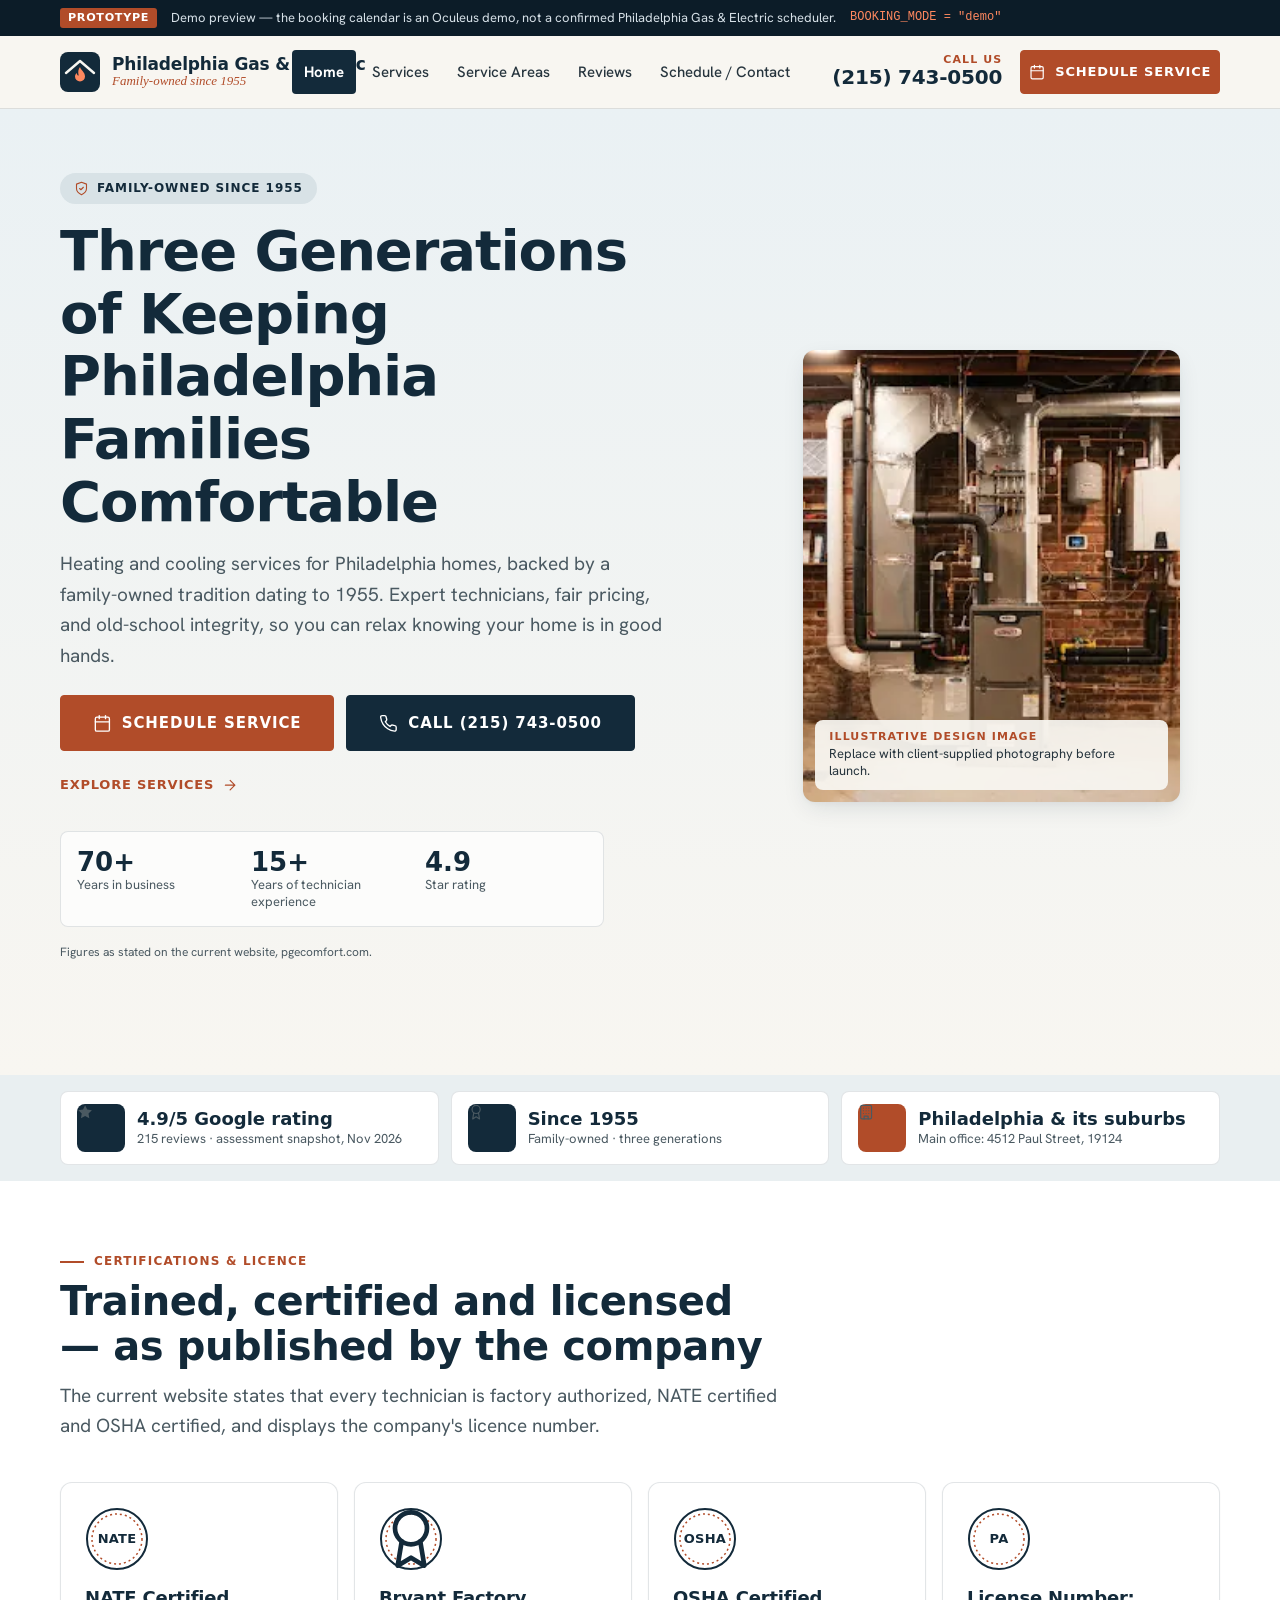
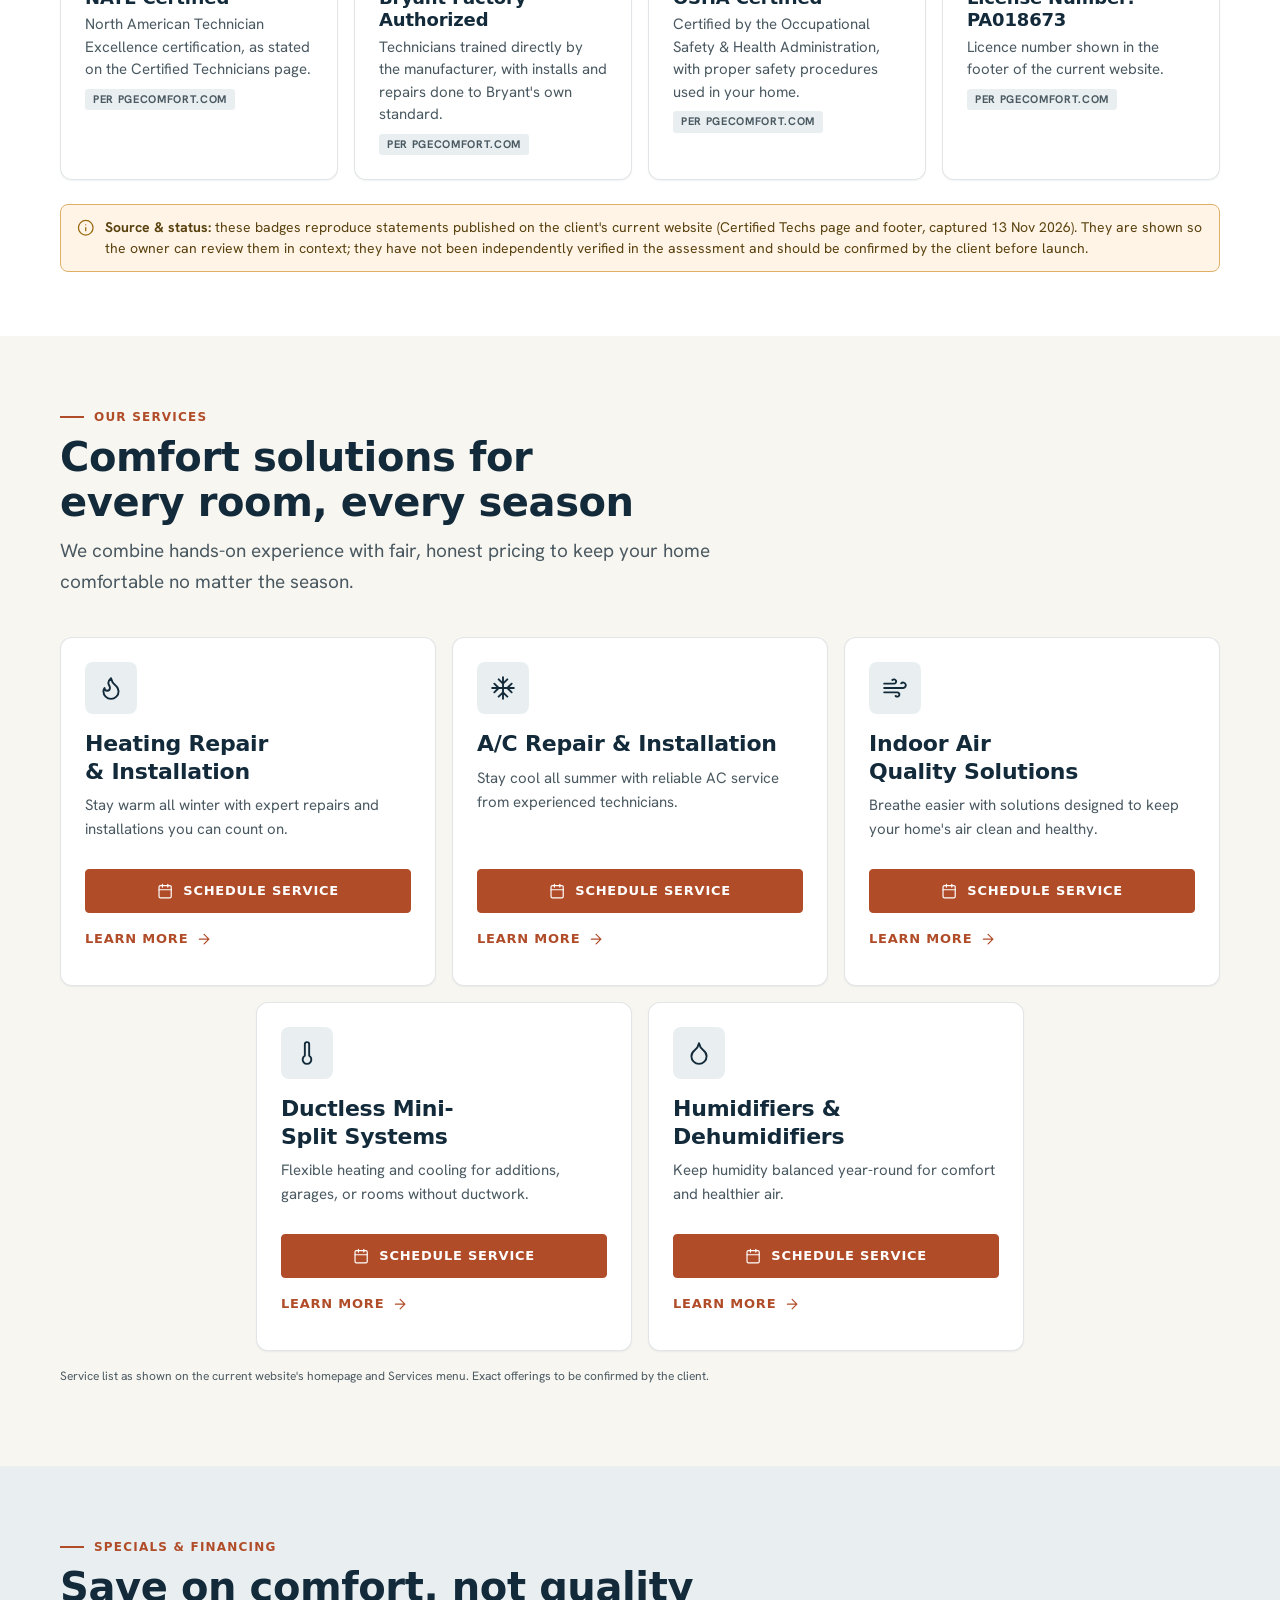
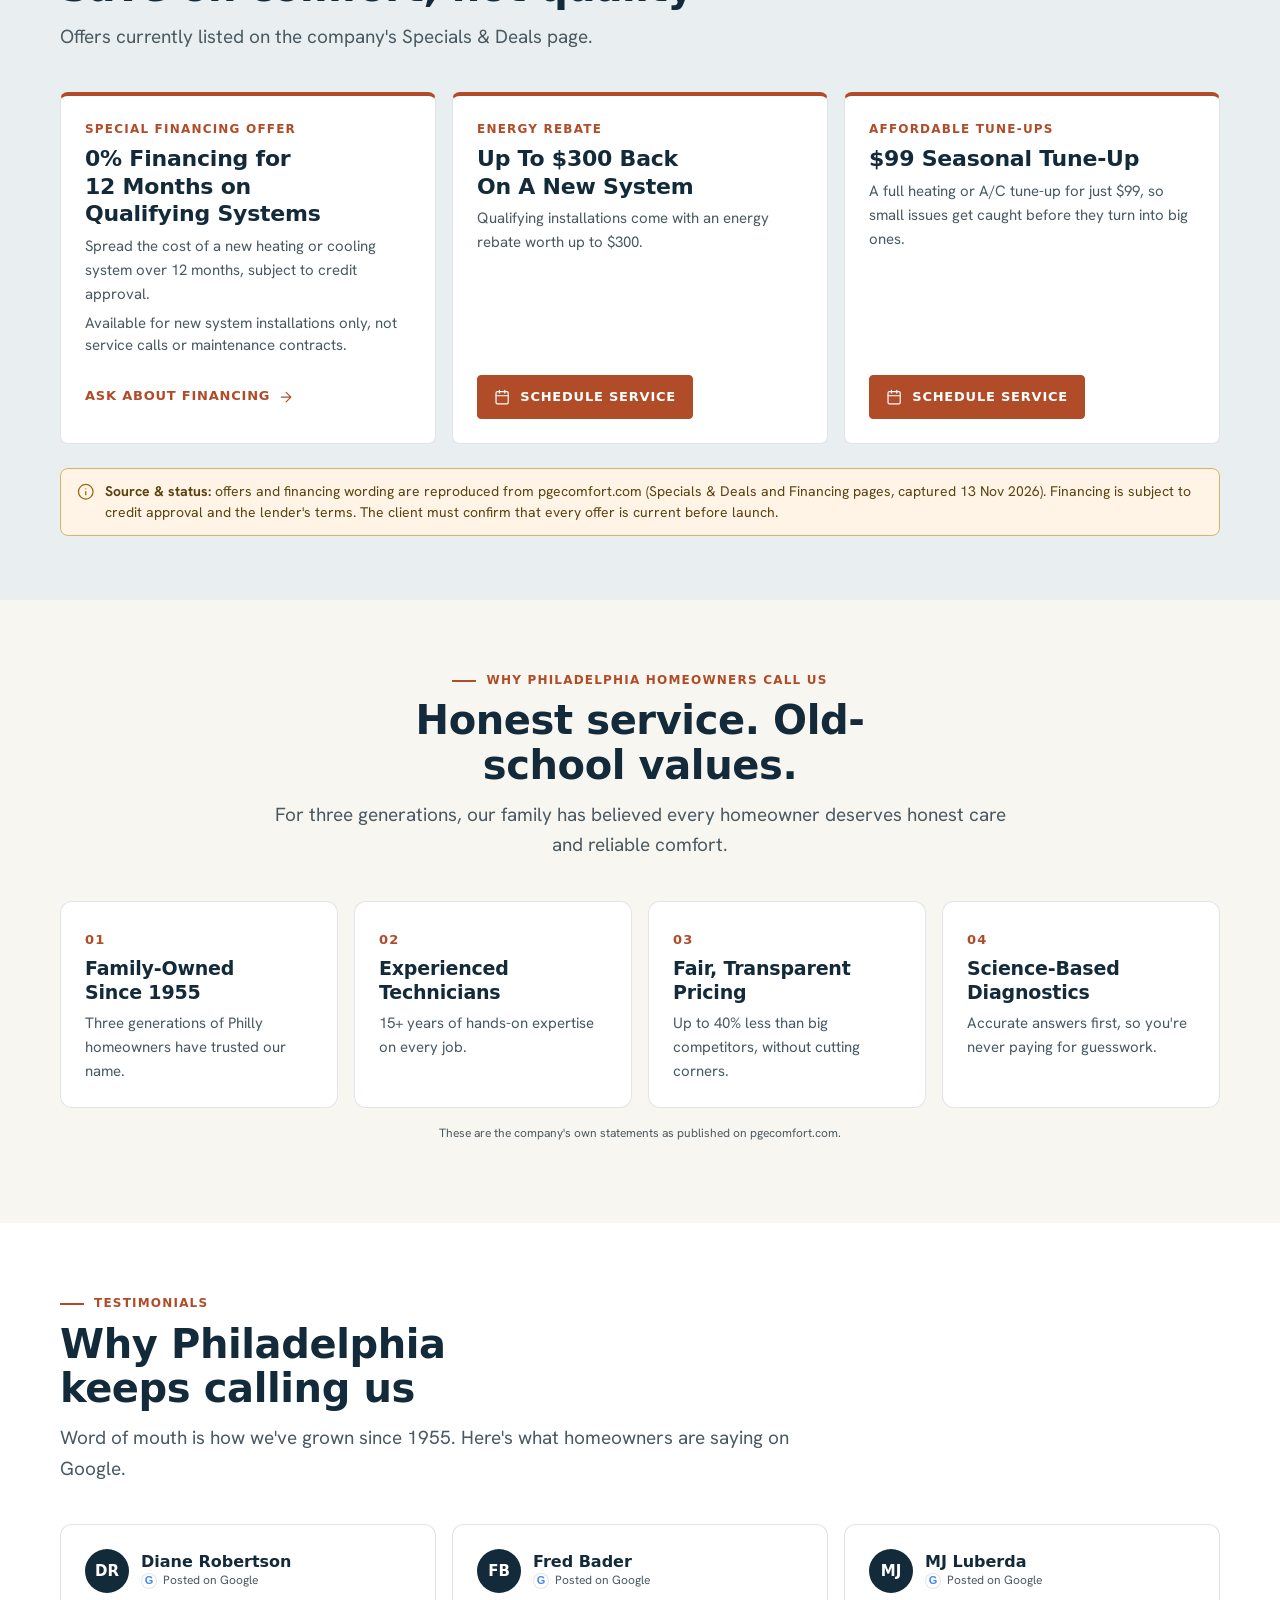
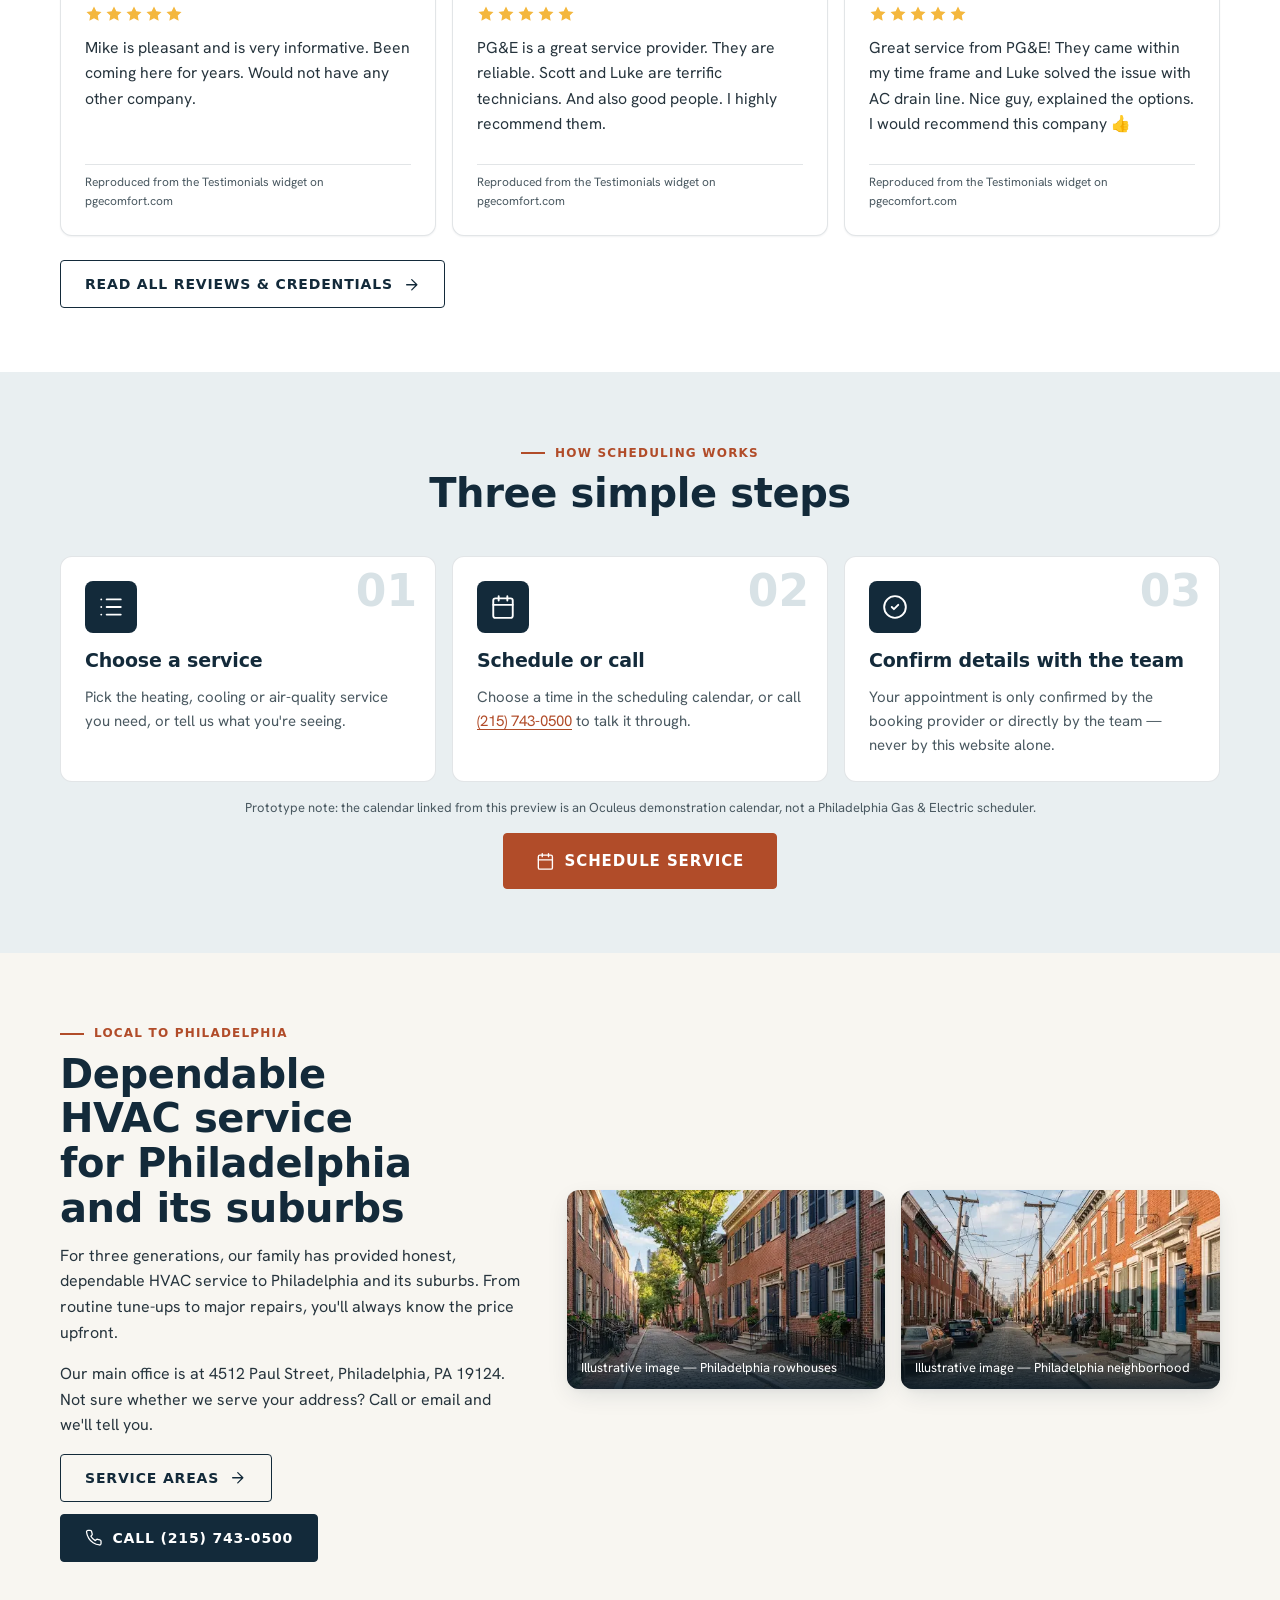
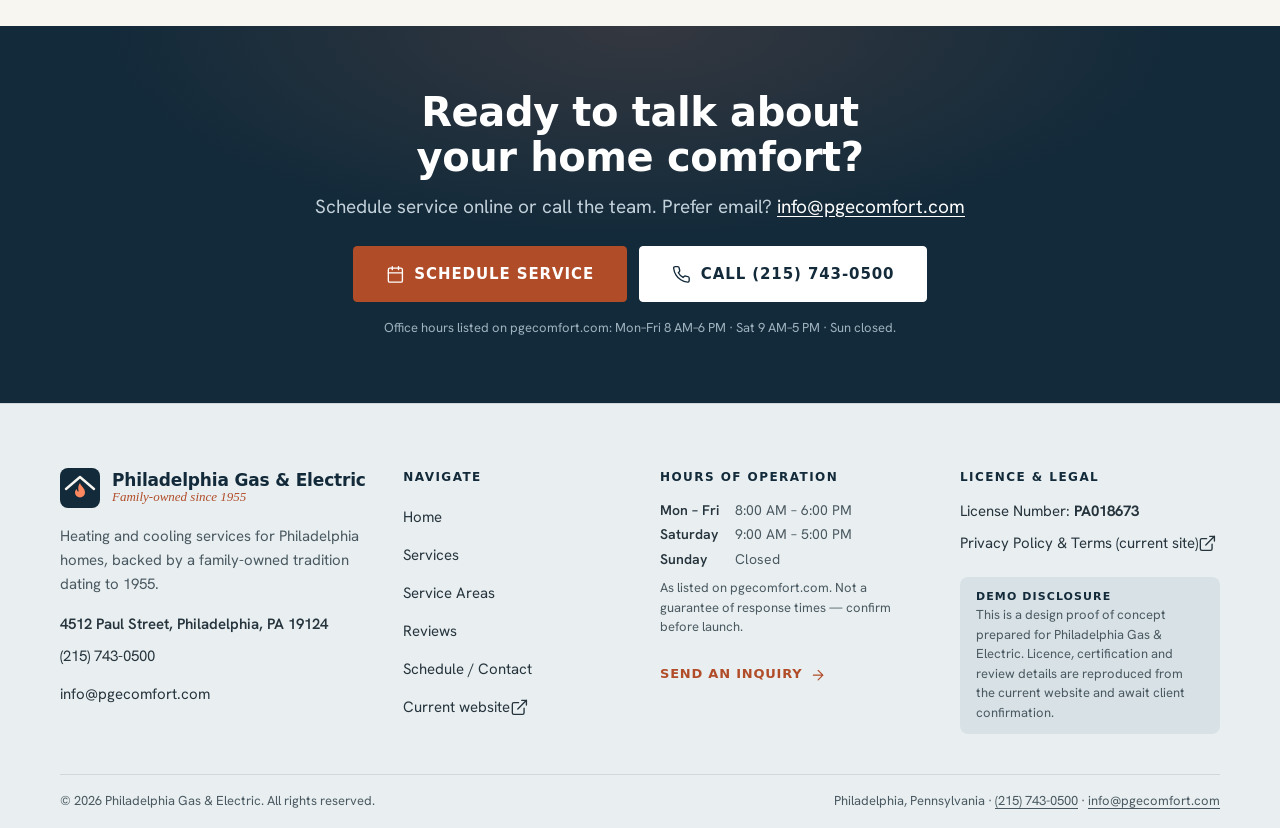
==== commit 0b92c609: "Add PGE front-end proof of concept (HTML/CSS/JS) from Stitch design Five-page static site (Home, Ser" ====
--- a/index.html
+++ b/index.html
@@ -8,14 +8,14 @@
 <!-- Demonstration domain: keep out of search indexes until the client approves launch. Remove for production. -->
 <meta name="robots" content="noindex, nofollow">
 <link rel="canonical" href="https://pgecomfort.oculeusltd.com/">
-<meta name="theme-color" content="#1b2b3a">
+<meta name="theme-color" content="#132a3a">
 <meta property="og:type" content="website">
 <meta property="og:title" content="Philadelphia Gas &amp; Electric | Family-Owned HVAC in Philadelphia, PA">
 <meta property="og:description" content="Heating and cooling services for Philadelphia homes, backed by a family-owned tradition dating to 1955. Schedule service online or call (215) 743-0500.">
 <meta property="og:site_name" content="Philadelphia Gas &amp; Electric">
-<link rel="icon" href="data:image/svg+xml,%3Csvg xmlns='http://www.w3.org/2000/svg' viewBox='0 0 40 40'%3E%3Crect width='40' height='40' rx='8' fill='%231b2b3a'/%3E%3Cpath d='M20 8c1 4 6 6 6 12a6 6 0 0 1-12 0c0-2 1-3 2-4 0 2 1 3 2 3-1-4 0-8 2-11z' fill='%23d7263d'/%3E%3C/svg%3E">
+<link rel="icon" href="data:image/svg+xml,%3Csvg xmlns='http://www.w3.org/2000/svg' viewBox='0 0 40 40'%3E%3Crect width='40' height='40' rx='8' fill='%23132a3a'/%3E%3Cpath d='M20 8c1 4 6 6 6 12a6 6 0 0 1-12 0c0-2 1-3 2-4 0 2 1 3 2 3-1-4 0-8 2-11z' fill='%23fe885f'/%3E%3C/svg%3E">
+<link rel="preload" href="assets/fonts/space-grotesk.woff2" as="font" type="font/woff2" crossorigin>
 <link rel="preload" href="assets/fonts/hanken-grotesk.woff2" as="font" type="font/woff2" crossorigin>
-<link rel="preload" href="assets/fonts/newsreader.woff2" as="font" type="font/woff2" crossorigin>
 <link rel="stylesheet" href="assets/css/styles.css">
 
 <script type="application/ld+json">{"@context":"https://schema.org","@graph":[{"@type":"HVACBusiness","@id":"https://pgecomfort.com/#business","name":"Philadelphia Gas & Electric","url":"https://pgecomfort.com/","telephone":"+1-215-743-0500","email":"info@pgecomfort.com","address":{"@type":"PostalAddress","streetAddress":"4512 Paul Street","addressLocality":"Philadelphia","addressRegion":"PA","postalCode":"19124","addressCountry":"US"},"areaServed":{"@type":"City","name":"Philadelphia"}},{"@type":"WebPage","@id":"https://pgecomfort.oculeusltd.com/#webpage","url":"https://pgecomfort.oculeusltd.com/","name":"Philadelphia Gas &amp; Electric | Family-Owned HVAC in Philadelphia, PA","description":"Heating and cooling services for Philadelphia homes, backed by a family-owned tradition dating to 1955. Schedule service online or call (215) 743-0500.","about":{"@id":"https://pgecomfort.com/#business"}}]}</script>
@@ -27,15 +27,19 @@
 <div class="demo-bar" data-demo-only role="note" aria-label="Prototype notice">
   <div class="container">
     <strong>Prototype</strong>
-    <span>Demo preview. The booking calendar is an Oculeus demo, not a confirmed Philadelphia Gas &amp; Electric scheduler.</span>
-    <span class="mode">BOOKING_MODE = “<span data-booking-mode-text>demo</span>”</span>
+    <span>Demo preview — the booking calendar is an Oculeus demo, not a confirmed Philadelphia Gas &amp; Electric scheduler.</span>
+    <code>BOOKING_MODE = "<span data-booking-mode-text>demo</span>"</code>
   </div>
 </div>
 
 <header class="site-header">
   <div class="container header-inner">
-    <a class="brand" href="index.html" aria-label="Philadelphia Gas &amp; Electric, home">
-      <img src="assets/img/pge-logo.png" width="151" height="36" alt="Philadelphia Gas &amp; Electric, Heating &amp; Air Conditioning. Bryant Factory Authorized Dealer">
+    <a class="brand" href="index.html" aria-label="Philadelphia Gas &amp; Electric — home">
+      <svg class="brand-mark" viewBox="0 0 40 40" aria-hidden="true" focusable="false"><rect width="40" height="40" rx="8" fill="#132a3a"/><path d="M6 21 20 9l14 12" fill="none" stroke="#f8f6f1" stroke-width="2.4" stroke-linecap="round" stroke-linejoin="round"/><path d="M20 15c.9 3.4 5 5 5 9.5a5 5 0 0 1-10 0c0-1.7.8-2.8 1.8-3.6.1 1.6.9 2.5 1.9 2.7-.9-3.4-.4-6.7 1.3-8.6z" fill="#fe885f"/></svg>
+      <span class="brand-text">
+        <span class="brand-name">Philadelphia Gas &amp; Electric</span>
+        <span class="brand-tag">Family-owned since 1955</span>
+      </span>
     </a>
 
     <nav class="primary-nav" aria-label="Primary">
@@ -49,7 +53,10 @@
     </nav>
 
     <div class="header-actions">
-      <a class="header-phone" href="tel:2157430500" data-phone aria-label="Call (215) 743-0500"><svg class="icon" aria-hidden="true" focusable="false"><use href="#i-phone"/></svg><span>(215) 743-0500</span></a>
+      <a class="header-phone" href="tel:2157430500" data-phone aria-label="Call (215) 743-0500">
+        <small>Call us</small>
+        <span>(215) 743-0500</span>
+      </a>
       <a class="icon-btn icon-btn--call" href="tel:2157430500" data-phone aria-label="Call (215) 743-0500"><svg class="icon" aria-hidden="true" focusable="false"><use href="#i-phone"/></svg></a>
       <a class="btn header-cta btn--sm" href="https://cal.com/oculeus-ltd/us-gmt" data-booking target="_blank" rel="noopener noreferrer"><svg class="icon" aria-hidden="true" focusable="false"><use href="#i-calendar"/></svg><span>Schedule Service</span></a>
       <button class="icon-btn menu-toggle" type="button" aria-expanded="false" aria-controls="mobile-menu" aria-label="Open menu">
@@ -61,240 +68,358 @@
   <div class="drawer" id="mobile-menu" hidden>
     <nav aria-label="Mobile">
       <ul>
-        <li><a href="index.html" aria-current="page">Home</a></li>
-        <li><a href="services.html">Services</a></li>
-        <li><a href="service-areas.html">Service Areas</a></li>
-        <li><a href="reviews.html">Reviews</a></li>
-        <li><a href="schedule-service.html">Schedule / Contact</a></li>
+        <li><a href="index.html" aria-current="page">Home <svg class="icon" aria-hidden="true" focusable="false"><use href="#i-arrow-right"/></svg></a></li>
+        <li><a href="services.html">Services <svg class="icon" aria-hidden="true" focusable="false"><use href="#i-arrow-right"/></svg></a></li>
+        <li><a href="service-areas.html">Service Areas <svg class="icon" aria-hidden="true" focusable="false"><use href="#i-arrow-right"/></svg></a></li>
+        <li><a href="reviews.html">Reviews <svg class="icon" aria-hidden="true" focusable="false"><use href="#i-arrow-right"/></svg></a></li>
+        <li><a href="schedule-service.html">Schedule / Contact <svg class="icon" aria-hidden="true" focusable="false"><use href="#i-arrow-right"/></svg></a></li>
       </ul>
     </nav>
     <div class="drawer-actions">
-      <a class="btn " href="https://cal.com/oculeus-ltd/us-gmt" data-booking target="_blank" rel="noopener noreferrer"><svg class="icon" aria-hidden="true" focusable="false"><use href="#i-calendar"/></svg><span>Schedule Service</span></a>
-      <a class="btn btn--line" href="tel:2157430500" data-phone><svg class="icon" aria-hidden="true" focusable="false"><use href="#i-phone"/></svg><span>Call (215) 743-0500</span></a>
+      <a class="btn btn--lg btn--block" href="https://cal.com/oculeus-ltd/us-gmt" data-booking target="_blank" rel="noopener noreferrer"><svg class="icon" aria-hidden="true" focusable="false"><use href="#i-calendar"/></svg><span>Schedule Service</span></a>
+      <a class="btn btn--navy btn--lg btn--block" href="tel:2157430500" data-phone><svg class="icon" aria-hidden="true" focusable="false"><use href="#i-phone"/></svg><span>Call (215) 743-0500</span></a>
     </div>
     <p class="drawer-meta">Prefer email? <a href="mailto:info@pgecomfort.com" data-email>info@pgecomfort.com</a></p>
   </div>
 </header>
 
 <main id="main">
-<!-- ============ HERO: Stage ============ -->
+<!-- ============ HERO ============ -->
 <section class="hero" aria-labelledby="hero-title">
-  <div class="container stage">
-    <div class="stage-copy">
+  <div class="container hero-grid">
+    <div class="hero-copy">
+      <span class="pill"><svg class="icon" aria-hidden="true" focusable="false"><use href="#i-shield-check"/></svg> Family-owned since 1955</span>
       <h1 id="hero-title">Three Generations of Keeping Philadelphia Families Comfortable</h1>
-      <p class="lead">Heating and cooling services for Philadelphia homes, backed by a family-owned tradition dating to 1955.</p>
-      <div class="actions">
-        <a class="btn " href="https://cal.com/oculeus-ltd/us-gmt" data-booking target="_blank" rel="noopener noreferrer"><svg class="icon" aria-hidden="true" focusable="false"><use href="#i-calendar"/></svg><span>Schedule Service</span></a>
-        <a class="btn btn--line" href="tel:2157430500" data-phone><svg class="icon" aria-hidden="true" focusable="false"><use href="#i-phone"/></svg><span>Call (215) 743-0500</span></a>
-      </div>
-    </div>
-    <figure class="stage-photo">
-      <div class="frame"><img src="assets/img/team-owner-technicians.webp" width="1400" height="934" alt="Owner Mike with technicians Scott and Luke standing in front of a stone wall" fetchpriority="high"></div>
-      <figcaption>Mike, Scott and Luke. Photo from pgecomfort.com.</figcaption>
+      <p class="lead">Heating and cooling services for Philadelphia homes, backed by a family-owned tradition dating to 1955. Expert technicians, fair pricing, and old-school integrity, so you can relax knowing your home is in good hands.</p>
+      <div class="btn-row">
+        <a class="btn btn--lg" href="https://cal.com/oculeus-ltd/us-gmt" data-booking target="_blank" rel="noopener noreferrer"><svg class="icon" aria-hidden="true" focusable="false"><use href="#i-calendar"/></svg><span>Schedule Service</span></a>
+        <a class="btn btn--navy btn--lg" href="tel:2157430500" data-phone><svg class="icon" aria-hidden="true" focusable="false"><use href="#i-phone"/></svg><span>Call (215) 743-0500</span></a>
+        <a class="link-arrow" href="services.html">Explore services <svg class="icon" aria-hidden="true" focusable="false"><use href="#i-arrow-right"/></svg></a>
+      </div>
+      <dl class="hero-stats">
+        <div><dt>Years in business</dt><dd>70+</dd></div>
+        <div><dt>Years of technician experience</dt><dd>15+</dd></div>
+        <div><dt>Star rating</dt><dd>4.9</dd></div>
+      </dl>
+      <p class="source-note">Figures as stated on the current website, pgecomfort.com.</p>
+    </div>
+
+    <figure class="hero-media">
+      <img src="assets/img/hero-boiler-room.webp" width="1000" height="563" alt="Residential furnace and copper piping in a Philadelphia-style brick basement" fetchpriority="high">
+      <figcaption><strong>Illustrative design image</strong>Replace with client-supplied photography before launch.</figcaption>
     </figure>
   </div>
 </section>
 
-<!-- ============ FIGURES ============ -->
-<section class="section band" aria-label="The company in figures">
-  <div class="container">
-    <dl class="figures">
-      <div><dt>Years in business</dt><dd>70+</dd></div>
-      <div><dt>Years of technician experience</dt><dd>15+</dd></div>
-      <div><dt>Google rating, from 215 reviews</dt><dd>4.9</dd></div>
-      <div><dt>Family-owned since</dt><dd>1955</dd></div>
-    </dl>
-    <p class="sec-note">Years in business and technician experience are the company’s own figures on pgecomfort.com. The rating and review count are the assessment’s November 2026 snapshot of Google reviews.</p>
-  </div>
-</section>
-
-<!-- ============ SERVICES: Rows ============ -->
+<!-- ============ TRUST STRIP ============ -->
+<section class="trust-strip" aria-label="Trust highlights">
+  <div class="container">
+    <div class="grid">
+      <div class="trust-item">
+        <span class="trust-ico"><svg class="icon icon--fill" aria-hidden="true" focusable="false"><use href="#i-star"/></svg></span>
+        <div><strong>4.9/5 Google rating</strong><span>215 reviews · assessment snapshot, Nov 2026</span></div>
+      </div>
+      <div class="trust-item">
+        <span class="trust-ico"><svg class="icon" aria-hidden="true" focusable="false"><use href="#i-award"/></svg></span>
+        <div><strong>Since 1955</strong><span>Family-owned · three generations</span></div>
+      </div>
+      <div class="trust-item">
+        <span class="trust-ico trust-ico--copper"><svg class="icon" aria-hidden="true" focusable="false"><use href="#i-building"/></svg></span>
+        <div><strong>Philadelphia &amp; its suburbs</strong><span>Main office: 4512 Paul Street, 19124</span></div>
+      </div>
+    </div>
+  </div>
+</section>
+
+<!-- ============ CREDENTIALS ============ -->
+<section class="section section--white" aria-labelledby="cred-title">
+  <div class="container">
+    <div class="section-head">
+      <span class="eyebrow">Certifications &amp; licence</span>
+      <h2 id="cred-title">Trained, certified and licensed — as published by the company</h2>
+      <p class="lead">The current website states that every technician is factory authorized, NATE certified and OSHA certified, and displays the company's licence number.</p>
+    </div>
+
+    <div class="cred-grid">
+      <article class="cred">
+        <span class="cred-seal" aria-hidden="true"><svg viewBox="0 0 64 64"><circle cx="32" cy="32" r="30" fill="#fff" stroke="currentColor" stroke-width="2"/><circle cx="32" cy="32" r="25" fill="none" stroke="#b14c29" stroke-width="1.5" stroke-dasharray="2 3"/></svg><span>NATE</span></span>
+        <div>
+          <h3>NATE Certified</h3>
+          <p>North American Technician Excellence certification, as stated on the Certified Technicians page.</p>
+          <span class="tag">Per pgecomfort.com</span>
+        </div>
+      </article>
+      <article class="cred">
+        <span class="cred-seal" aria-hidden="true"><svg viewBox="0 0 64 64"><circle cx="32" cy="32" r="30" fill="#fff" stroke="currentColor" stroke-width="2"/><circle cx="32" cy="32" r="25" fill="none" stroke="#b14c29" stroke-width="1.5" stroke-dasharray="2 3"/></svg><svg class="icon" aria-hidden="true" focusable="false"><use href="#i-award"/></svg></span>
+        <div>
+          <h3>Bryant Factory Authorized</h3>
+          <p>Technicians trained directly by the manufacturer, with installs and repairs done to Bryant's own standard.</p>
+          <span class="tag">Per pgecomfort.com</span>
+        </div>
+      </article>
+      <article class="cred">
+        <span class="cred-seal" aria-hidden="true"><svg viewBox="0 0 64 64"><circle cx="32" cy="32" r="30" fill="#fff" stroke="currentColor" stroke-width="2"/><circle cx="32" cy="32" r="25" fill="none" stroke="#b14c29" stroke-width="1.5" stroke-dasharray="2 3"/></svg><span>OSHA</span></span>
+        <div>
+          <h3>OSHA Certified</h3>
+          <p>Certified by the Occupational Safety &amp; Health Administration, with proper safety procedures used in your home.</p>
+          <span class="tag">Per pgecomfort.com</span>
+        </div>
+      </article>
+      <article class="cred">
+        <span class="cred-seal" aria-hidden="true"><svg viewBox="0 0 64 64"><circle cx="32" cy="32" r="30" fill="#fff" stroke="currentColor" stroke-width="2"/><circle cx="32" cy="32" r="25" fill="none" stroke="#b14c29" stroke-width="1.5" stroke-dasharray="2 3"/></svg><span>PA</span></span>
+        <div>
+          <h3>License Number: PA018673</h3>
+          <p>Licence number shown in the footer of the current website.</p>
+          <span class="tag">Per pgecomfort.com</span>
+        </div>
+      </article>
+    </div>
+
+    <div class="provenance" role="note">
+      <svg class="icon" aria-hidden="true" focusable="false"><use href="#i-info"/></svg>
+      <p style="margin:0"><strong>Source &amp; status:</strong> these badges reproduce statements published on the client's current website (Certified Techs page and footer, captured 13 Nov 2026). They are shown so the owner can review them in context; they have not been independently verified in the assessment and should be confirmed by the client before launch.</p>
+    </div>
+  </div>
+</section>
+
+<!-- ============ SERVICES ============ -->
 <section class="section" id="services" aria-labelledby="svc-title">
-  <div class="container rows--head">
-    <div class="head">
-      <h2 id="svc-title">Comfort for every room, every season</h2>
+  <div class="container">
+    <div class="section-head">
+      <span class="eyebrow">Our services</span>
+      <h2 id="svc-title">Comfort solutions for every room, every season</h2>
       <p class="lead">We combine hands-on experience with fair, honest pricing to keep your home comfortable no matter the season.</p>
-      <div class="actions"><a class="btn " href="https://cal.com/oculeus-ltd/us-gmt" data-booking target="_blank" rel="noopener noreferrer"><svg class="icon" aria-hidden="true" focusable="false"><use href="#i-calendar"/></svg><span>Schedule Service</span></a></div>
-      <small>Service list as shown on the current website. Exact offerings to be confirmed by the client.</small>
-    </div>
-    <div class="rows">
-      <a class="row" href="services.html#heating"><h3>Heating Repair &amp; Installation</h3><div class="row-body"><p>Stay warm all winter with expert repairs and installations you can count on.</p><span class="go">See heating details</span></div></a>
-      <a class="row" href="services.html#cooling"><h3>A/C Repair &amp; Installation</h3><div class="row-body"><p>Stay cool all summer with reliable AC service from experienced technicians.</p><span class="go">See cooling details</span></div></a>
-      <a class="row" href="services.html#air-quality"><h3>Indoor Air Quality Solutions</h3><div class="row-body"><p>Breathe easier with solutions designed to keep your home’s air clean and healthy.</p><span class="go">See air quality details</span></div></a>
-      <a class="row" href="services.html#mini-splits"><h3>Ductless Mini-Split Systems</h3><div class="row-body"><p>Flexible heating and cooling for additions, garages, or rooms without ductwork.</p><span class="go">See mini-split details</span></div></a>
-      <a class="row" href="services.html#humidity"><h3>Humidifiers &amp; Dehumidifiers</h3><div class="row-body"><p>Keep humidity balanced year-round for comfort and healthier air.</p><span class="go">See humidity details</span></div></a>
-    </div>
-  </div>
-</section>
-
-<!-- ============ CREDENTIALS: Table ============ -->
-<section class="section section--m band" aria-labelledby="cred-title">
-  <div class="container">
-    <div class="head head--wide">
-      <h2 id="cred-title">Certified and licensed</h2>
-      <p class="lead">The current website states that every technician is factory authorized, NATE certified and OSHA certified, and shows the company’s licence number.</p>
-    </div>
-    <table class="table">
-      <caption class="visually-hidden">Certifications and licence number as published on pgecomfort.com</caption>
-      <tbody>
-        <tr><th scope="row">NATE Certified</th><td>North American Technician Excellence certification, as stated on the Certified Technicians page.</td><td>Source: pgecomfort.com</td></tr>
-        <tr><th scope="row">Bryant Factory Authorized</th><td>Technicians trained directly by the manufacturer, with installs and repairs done to Bryant’s own standard.</td><td>Source: pgecomfort.com</td></tr>
-        <tr><th scope="row">OSHA Certified</th><td>Certified by the Occupational Safety &amp; Health Administration, with proper safety procedures used in your home.</td><td>Source: pgecomfort.com</td></tr>
-        <tr><th scope="row">License Number</th><td class="id">PA018673</td><td>Source: pgecomfort.com footer</td></tr>
-      </tbody>
-    </table>
-    <p class="sec-note"><strong>Source and status.</strong> Reproduced from pgecomfort.com (Certified Techs page and footer, captured 13 Nov 2026). Not independently verified in the assessment; the client should confirm before launch.</p>
-  </div>
-</section>
-
-<!-- ============ WHY: Split ============ -->
-<section class="section section--m" aria-labelledby="why-title">
-  <div class="container split split--photo-left">
-    <figure class="photo">
-      <div class="frame" style="aspect-ratio:3/2"><img src="assets/img/technicians-at-door.webp" width="1100" height="733" alt="Two technicians greeting a homeowner at her front door" loading="lazy"></div>
-      <figcaption>Scott and Luke at a customer’s home. Photo from pgecomfort.com.</figcaption>
-    </figure>
-    <div class="split-copy">
-      <h2 id="why-title">Honest service, old-school values</h2>
+    </div>
+
+    <div class="service-grid service-grid--5">
+      <article class="service-card">
+        <div class="service-card-top"><span class="ico-box"><svg class="icon" aria-hidden="true" focusable="false"><use href="#i-flame"/></svg></span></div>
+        <h3>Heating Repair &amp; Installation</h3>
+        <p>Stay warm all winter with expert repairs and installations you can count on.</p>
+        <div class="card-actions">
+          <a class="btn btn--sm" href="https://cal.com/oculeus-ltd/us-gmt" data-booking target="_blank" rel="noopener noreferrer"><svg class="icon" aria-hidden="true" focusable="false"><use href="#i-calendar"/></svg><span>Schedule Service</span></a>
+          <a class="link-arrow" href="services.html#heating">Learn more <svg class="icon" aria-hidden="true" focusable="false"><use href="#i-arrow-right"/></svg></a>
+        </div>
+      </article>
+      <article class="service-card">
+        <div class="service-card-top"><span class="ico-box"><svg class="icon" aria-hidden="true" focusable="false"><use href="#i-snowflake"/></svg></span></div>
+        <h3>A/C Repair &amp; Installation</h3>
+        <p>Stay cool all summer with reliable AC service from experienced technicians.</p>
+        <div class="card-actions">
+          <a class="btn btn--sm" href="https://cal.com/oculeus-ltd/us-gmt" data-booking target="_blank" rel="noopener noreferrer"><svg class="icon" aria-hidden="true" focusable="false"><use href="#i-calendar"/></svg><span>Schedule Service</span></a>
+          <a class="link-arrow" href="services.html#cooling">Learn more <svg class="icon" aria-hidden="true" focusable="false"><use href="#i-arrow-right"/></svg></a>
+        </div>
+      </article>
+      <article class="service-card">
+        <div class="service-card-top"><span class="ico-box"><svg class="icon" aria-hidden="true" focusable="false"><use href="#i-wind"/></svg></span></div>
+        <h3>Indoor Air Quality Solutions</h3>
+        <p>Breathe easier with solutions designed to keep your home's air clean and healthy.</p>
+        <div class="card-actions">
+          <a class="btn btn--sm" href="https://cal.com/oculeus-ltd/us-gmt" data-booking target="_blank" rel="noopener noreferrer"><svg class="icon" aria-hidden="true" focusable="false"><use href="#i-calendar"/></svg><span>Schedule Service</span></a>
+          <a class="link-arrow" href="services.html#air-quality">Learn more <svg class="icon" aria-hidden="true" focusable="false"><use href="#i-arrow-right"/></svg></a>
+        </div>
+      </article>
+      <article class="service-card">
+        <div class="service-card-top"><span class="ico-box"><svg class="icon" aria-hidden="true" focusable="false"><use href="#i-thermometer"/></svg></span></div>
+        <h3>Ductless Mini-Split Systems</h3>
+        <p>Flexible heating and cooling for additions, garages, or rooms without ductwork.</p>
+        <div class="card-actions">
+          <a class="btn btn--sm" href="https://cal.com/oculeus-ltd/us-gmt" data-booking target="_blank" rel="noopener noreferrer"><svg class="icon" aria-hidden="true" focusable="false"><use href="#i-calendar"/></svg><span>Schedule Service</span></a>
+          <a class="link-arrow" href="services.html#mini-splits">Learn more <svg class="icon" aria-hidden="true" focusable="false"><use href="#i-arrow-right"/></svg></a>
+        </div>
+      </article>
+      <article class="service-card">
+        <div class="service-card-top"><span class="ico-box"><svg class="icon" aria-hidden="true" focusable="false"><use href="#i-droplet"/></svg></span></div>
+        <h3>Humidifiers &amp; Dehumidifiers</h3>
+        <p>Keep humidity balanced year-round for comfort and healthier air.</p>
+        <div class="card-actions">
+          <a class="btn btn--sm" href="https://cal.com/oculeus-ltd/us-gmt" data-booking target="_blank" rel="noopener noreferrer"><svg class="icon" aria-hidden="true" focusable="false"><use href="#i-calendar"/></svg><span>Schedule Service</span></a>
+          <a class="link-arrow" href="services.html#humidity">Learn more <svg class="icon" aria-hidden="true" focusable="false"><use href="#i-arrow-right"/></svg></a>
+        </div>
+      </article>
+    </div>
+    <p class="source-note" style="margin-top:var(--s3)">Service list as shown on the current website's homepage and Services menu. Exact offerings to be confirmed by the client.</p>
+  </div>
+</section>
+
+<!-- ============ OFFERS ============ -->
+<section class="section section--mist" aria-labelledby="offers-title">
+  <div class="container">
+    <div class="section-head">
+      <span class="eyebrow">Specials &amp; financing</span>
+      <h2 id="offers-title">Save on comfort, not quality</h2>
+      <p class="lead">Offers currently listed on the company's Specials &amp; Deals page.</p>
+    </div>
+
+    <div class="offer-grid">
+      <article class="offer">
+        <span class="offer-kicker">Special financing offer</span>
+        <h3>0% Financing for 12 Months on Qualifying Systems</h3>
+        <div class="offer-body">
+          <p>Spread the cost of a new heating or cooling system over 12 months, subject to credit approval.</p>
+          <p class="fine-print">Available for new system installations only, not service calls or maintenance contracts.</p>
+        </div>
+        <a class="link-arrow" href="tel:2157430500" data-phone>Ask about financing <svg class="icon" aria-hidden="true" focusable="false"><use href="#i-arrow-right"/></svg></a>
+      </article>
+      <article class="offer">
+        <span class="offer-kicker">Energy rebate</span>
+        <h3>Up To $300 Back On A New System</h3>
+        <div class="offer-body"><p>Qualifying installations come with an energy rebate worth up to $300.</p></div>
+        <a class="btn btn--sm" href="https://cal.com/oculeus-ltd/us-gmt" data-booking target="_blank" rel="noopener noreferrer"><svg class="icon" aria-hidden="true" focusable="false"><use href="#i-calendar"/></svg><span>Schedule Service</span></a>
+      </article>
+      <article class="offer">
+        <span class="offer-kicker">Affordable tune-ups</span>
+        <h3>$99 Seasonal Tune-Up</h3>
+        <div class="offer-body"><p>A full heating or A/C tune-up for just $99, so small issues get caught before they turn into big ones.</p></div>
+        <a class="btn btn--sm" href="https://cal.com/oculeus-ltd/us-gmt" data-booking target="_blank" rel="noopener noreferrer"><svg class="icon" aria-hidden="true" focusable="false"><use href="#i-calendar"/></svg><span>Schedule Service</span></a>
+      </article>
+    </div>
+
+    <div class="provenance" role="note">
+      <svg class="icon" aria-hidden="true" focusable="false"><use href="#i-info"/></svg>
+      <p style="margin:0"><strong>Source &amp; status:</strong> offers and financing wording are reproduced from pgecomfort.com (Specials &amp; Deals and Financing pages, captured 13 Nov 2026). Financing is subject to credit approval and the lender's terms. The client must confirm that every offer is current before launch.</p>
+    </div>
+  </div>
+</section>
+
+<!-- ============ WHY US ============ -->
+<section class="section" aria-labelledby="why-title">
+  <div class="container">
+    <div class="section-head section-head--center">
+      <span class="eyebrow">Why Philadelphia homeowners call us</span>
+      <h2 id="why-title">Honest service. Old-school values.</h2>
       <p class="lead">For three generations, our family has believed every homeowner deserves honest care and reliable comfort.</p>
-      <p>Expert technicians, fair pricing, and old-school integrity, so you can relax knowing your home is in good hands.</p>
-      <div class="facts">
-        <div class="fact"><h3>Family-owned since 1955</h3><p>Three generations of Philly homeowners have trusted our name.</p></div>
-        <div class="fact"><h3>Experienced technicians</h3><p>15+ years of hands-on expertise on every job.</p></div>
-        <div class="fact"><h3>Fair, transparent pricing</h3><p>Up to 40% less than big competitors, without cutting corners.</p></div>
-        <div class="fact"><h3>Science-based diagnostics</h3><p>Accurate answers first, so you’re never paying for guesswork.</p></div>
-      </div>
-      <small>The company’s own statements, as published on pgecomfort.com.</small>
-    </div>
-  </div>
-</section>
-
-<!-- ============ REVIEWS: Rail ============ -->
-<section class="section section--m band" aria-labelledby="rev-title">
-  <div class="container">
-    <div class="head">
+    </div>
+    <div class="pillars pillars--4">
+      <article class="pillar"><span class="num">01</span><h3>Family-Owned Since 1955</h3><p>Three generations of Philly homeowners have trusted our name.</p></article>
+      <article class="pillar"><span class="num">02</span><h3>Experienced Technicians</h3><p>15+ years of hands-on expertise on every job.</p></article>
+      <article class="pillar"><span class="num">03</span><h3>Fair, Transparent Pricing</h3><p>Up to 40% less than big competitors, without cutting corners.</p></article>
+      <article class="pillar"><span class="num">04</span><h3>Science-Based Diagnostics</h3><p>Accurate answers first, so you're never paying for guesswork.</p></article>
+    </div>
+    <p class="source-note" style="text-align:center;margin-top:var(--s3)">These are the company's own statements as published on pgecomfort.com.</p>
+  </div>
+</section>
+
+<!-- ============ REVIEWS PREVIEW ============ -->
+<section class="section section--white" aria-labelledby="rev-title">
+  <div class="container">
+    <div class="section-head">
+      <span class="eyebrow">Testimonials</span>
       <h2 id="rev-title">Why Philadelphia keeps calling us</h2>
-      <p class="lead">Word of mouth is how we’ve grown since 1955. Here’s what homeowners say on Google.</p>
-    </div>
-    <div class="rail" role="region" aria-label="Google reviews, scroll sideways" tabindex="0">
-      <figure class="review review--lead">
-        <div class="review-head"><span class="avatar" aria-hidden="true">FB</span><div><div class="review-name">Fred Bader</div><div class="review-src">Posted on Google</div></div></div>
+      <p class="lead">Word of mouth is how we've grown since 1955. Here's what homeowners are saying on Google.</p>
+    </div>
+
+    <div class="review-grid">
+      <figure class="review">
+        <div class="review-head"><span class="avatar" aria-hidden="true">DR</span><div><div class="review-name">Diane Robertson</div><div class="review-src"><span class="g-badge" aria-hidden="true">G</span> Posted on Google</div></div></div>
+        <span class="stars" role="img" aria-label="5 out of 5 stars"><svg class="icon icon--fill" aria-hidden="true" focusable="false"><use href="#i-star"/></svg><svg class="icon icon--fill" aria-hidden="true" focusable="false"><use href="#i-star"/></svg><svg class="icon icon--fill" aria-hidden="true" focusable="false"><use href="#i-star"/></svg><svg class="icon icon--fill" aria-hidden="true" focusable="false"><use href="#i-star"/></svg><svg class="icon icon--fill" aria-hidden="true" focusable="false"><use href="#i-star"/></svg></span>
+        <blockquote><p>Mike is pleasant and is very informative. Been coming here for years. Would not have any other company.</p></blockquote>
+        <figcaption class="review-foot">Reproduced from the Testimonials widget on pgecomfort.com</figcaption>
+      </figure>
+      <figure class="review">
+        <div class="review-head"><span class="avatar" aria-hidden="true">FB</span><div><div class="review-name">Fred Bader</div><div class="review-src"><span class="g-badge" aria-hidden="true">G</span> Posted on Google</div></div></div>
         <span class="stars" role="img" aria-label="5 out of 5 stars"><svg class="icon icon--fill" aria-hidden="true" focusable="false"><use href="#i-star"/></svg><svg class="icon icon--fill" aria-hidden="true" focusable="false"><use href="#i-star"/></svg><svg class="icon icon--fill" aria-hidden="true" focusable="false"><use href="#i-star"/></svg><svg class="icon icon--fill" aria-hidden="true" focusable="false"><use href="#i-star"/></svg><svg class="icon icon--fill" aria-hidden="true" focusable="false"><use href="#i-star"/></svg></span>
         <blockquote><p>PG&amp;E is a great service provider. They are reliable. Scott and Luke are terrific technicians. And also good people. I highly recommend them.</p></blockquote>
+        <figcaption class="review-foot">Reproduced from the Testimonials widget on pgecomfort.com</figcaption>
       </figure>
       <figure class="review">
-        <div class="review-head"><span class="avatar" aria-hidden="true">DR</span><div><div class="review-name">Diane Robertson</div><div class="review-src">Posted on Google</div></div></div>
-        <span class="stars" role="img" aria-label="5 out of 5 stars"><svg class="icon icon--fill" aria-hidden="true" focusable="false"><use href="#i-star"/></svg><svg class="icon icon--fill" aria-hidden="true" focusable="false"><use href="#i-star"/></svg><svg class="icon icon--fill" aria-hidden="true" focusable="false"><use href="#i-star"/></svg><svg class="icon icon--fill" aria-hidden="true" focusable="false"><use href="#i-star"/></svg><svg class="icon icon--fill" aria-hidden="true" focusable="false"><use href="#i-star"/></svg></span>
-        <blockquote><p>Mike is pleasant and is very informative. Been coming here for years. Would not have any other company.</p></blockquote>
-      </figure>
-      <figure class="review">
-        <div class="review-head"><span class="avatar" aria-hidden="true">SC</span><div><div class="review-name">Steve Cooper</div><div class="review-src">Posted on Google</div></div></div>
-        <span class="stars" role="img" aria-label="5 out of 5 stars"><svg class="icon icon--fill" aria-hidden="true" focusable="false"><use href="#i-star"/></svg><svg class="icon icon--fill" aria-hidden="true" focusable="false"><use href="#i-star"/></svg><svg class="icon icon--fill" aria-hidden="true" focusable="false"><use href="#i-star"/></svg><svg class="icon icon--fill" aria-hidden="true" focusable="false"><use href="#i-star"/></svg><svg class="icon icon--fill" aria-hidden="true" focusable="false"><use href="#i-star"/></svg></span>
-        <blockquote><p>The team at Philadelphia Gas &amp; electric is first rate, from Mindy and Mike on down. The communication to me as a customer is always timely.</p></blockquote>
-      </figure>
-      <figure class="review">
-        <div class="review-head"><span class="avatar" aria-hidden="true">MJ</span><div><div class="review-name">MJ Luberda</div><div class="review-src">Posted on Google</div></div></div>
+        <div class="review-head"><span class="avatar" aria-hidden="true">MJ</span><div><div class="review-name">MJ Luberda</div><div class="review-src"><span class="g-badge" aria-hidden="true">G</span> Posted on Google</div></div></div>
         <span class="stars" role="img" aria-label="5 out of 5 stars"><svg class="icon icon--fill" aria-hidden="true" focusable="false"><use href="#i-star"/></svg><svg class="icon icon--fill" aria-hidden="true" focusable="false"><use href="#i-star"/></svg><svg class="icon icon--fill" aria-hidden="true" focusable="false"><use href="#i-star"/></svg><svg class="icon icon--fill" aria-hidden="true" focusable="false"><use href="#i-star"/></svg><svg class="icon icon--fill" aria-hidden="true" focusable="false"><use href="#i-star"/></svg></span>
         <blockquote><p>Great service from PG&amp;E! They came within my time frame and Luke solved the issue with AC drain line. Nice guy, explained the options. I would recommend this company 👍</p></blockquote>
+        <figcaption class="review-foot">Reproduced from the Testimonials widget on pgecomfort.com</figcaption>
       </figure>
-      <figure class="review">
-        <div class="review-head"><span class="avatar" aria-hidden="true">DB</span><div><div class="review-name">Denise Bowman</div><div class="review-src">Posted on Google</div></div></div>
-        <span class="stars" role="img" aria-label="5 out of 5 stars"><svg class="icon icon--fill" aria-hidden="true" focusable="false"><use href="#i-star"/></svg><svg class="icon icon--fill" aria-hidden="true" focusable="false"><use href="#i-star"/></svg><svg class="icon icon--fill" aria-hidden="true" focusable="false"><use href="#i-star"/></svg><svg class="icon icon--fill" aria-hidden="true" focusable="false"><use href="#i-star"/></svg><svg class="icon icon--fill" aria-hidden="true" focusable="false"><use href="#i-star"/></svg></span>
-        <blockquote><p>They installed &amp; serviced my Heater - A/c for the past 31 yrs, always dependable, service is on point.</p></blockquote>
-      </figure>
-      <figure class="review">
-        <div class="review-head"><span class="avatar" aria-hidden="true">DA</span><div><div class="review-name">Diego J Aguirre</div><div class="review-src">Posted on Google</div></div></div>
-        <span class="stars" role="img" aria-label="5 out of 5 stars"><svg class="icon icon--fill" aria-hidden="true" focusable="false"><use href="#i-star"/></svg><svg class="icon icon--fill" aria-hidden="true" focusable="false"><use href="#i-star"/></svg><svg class="icon icon--fill" aria-hidden="true" focusable="false"><use href="#i-star"/></svg><svg class="icon icon--fill" aria-hidden="true" focusable="false"><use href="#i-star"/></svg><svg class="icon icon--fill" aria-hidden="true" focusable="false"><use href="#i-star"/></svg></span>
-        <blockquote><p>Amazing group of professionals, I won’t hesitate to recommend them. Their professionalism and competitive pricing.</p></blockquote>
-      </figure>
-      <figure class="review">
-        <div class="review-head"><span class="avatar" aria-hidden="true">LR</span><div><div class="review-name">L Ridge</div><div class="review-src">Posted on Google</div></div></div>
-        <span class="stars" role="img" aria-label="5 out of 5 stars"><svg class="icon icon--fill" aria-hidden="true" focusable="false"><use href="#i-star"/></svg><svg class="icon icon--fill" aria-hidden="true" focusable="false"><use href="#i-star"/></svg><svg class="icon icon--fill" aria-hidden="true" focusable="false"><use href="#i-star"/></svg><svg class="icon icon--fill" aria-hidden="true" focusable="false"><use href="#i-star"/></svg><svg class="icon icon--fill" aria-hidden="true" focusable="false"><use href="#i-star"/></svg></span>
-        <blockquote><p>I’ve been very happy with the professional and knowledgeable care, I’ve received from Phila. Gas and Electric for 15 years! I would recommend them highly for heater and air conditioning service.</p></blockquote>
-      </figure>
-    </div>
-    <div class="actions" style="margin-top:var(--space-lg)">
-      <a class="link" href="reviews.html">Read all reviews and credentials</a>
-    </div>
-    <p class="sec-note">Reviewer names, text and 5-star display are reproduced from the Testimonials widget on pgecomfort.com (Trustindex, source Google), captured 13 Nov 2026.</p>
-  </div>
-</section>
-
-<!-- ============ OFFERS ============ -->
-<section class="section section--m" aria-labelledby="offers-title">
-  <div class="container">
-    <div class="head">
-      <h2 id="offers-title">Save on comfort, not quality</h2>
-      <p class="lead">Offers currently listed on the company’s Specials &amp; Deals page.</p>
-    </div>
-    <div class="offers">
-      <article class="offer-lead">
-        <span class="muted">Special financing offer</span>
-        <div class="fig">0%</div>
-        <h3>Financing for 12 months on qualifying systems</h3>
-        <p>Spread the cost of a new heating or cooling system over 12 months, subject to credit approval. Available for new system installations only, not service calls or maintenance contracts.</p>
-        <div class="actions"><a class="link" href="tel:2157430500" data-phone>Ask about financing</a></div>
-      </article>
-      <div>
-        <article class="offer-small">
-          <span class="muted">Energy rebate</span>
-          <div class="fig">$300</div>
-          <p>Up to $300 back on a new system. Qualifying installations come with an energy rebate worth up to $300.</p>
-        </article>
-        <article class="offer-small">
-          <span class="muted">Affordable tune-ups</span>
-          <div class="fig">$99</div>
-          <p>Seasonal heating or A/C tune-up, so small issues get caught before they turn into big ones.</p>
-        </article>
-      </div>
-    </div>
-    <p class="sec-note"><strong>Source and status.</strong> Reproduced from pgecomfort.com (Specials &amp; Deals and Financing pages, captured 13 Nov 2026). Financing is subject to credit approval and the lender’s terms. The client must confirm every offer is current before launch.</p>
-  </div>
-</section>
-
-<!-- ============ CLOSE: hours, address, booking ============ -->
-<section class="section section--m band" id="close" aria-labelledby="cta-title">
-  <div class="container close">
-    <div class="close-copy">
-      <h2 id="cta-title">Ready to talk about your home comfort?</h2>
-      <p>Schedule service online or call the team. Prefer email? <a href="mailto:info@pgecomfort.com" data-email>info@pgecomfort.com</a></p>
-      <p>For three generations, our family has provided honest, dependable HVAC service to Philadelphia and its suburbs. From routine tune-ups to major repairs, you’ll always know the price upfront.</p>
-      <div class="actions">
-        <a class="btn " href="https://cal.com/oculeus-ltd/us-gmt" data-booking target="_blank" rel="noopener noreferrer"><svg class="icon" aria-hidden="true" focusable="false"><use href="#i-calendar"/></svg><span>Schedule Service</span></a>
-        <a class="btn btn--line" href="tel:2157430500" data-phone><svg class="icon" aria-hidden="true" focusable="false"><use href="#i-phone"/></svg><span>Call (215) 743-0500</span></a>
-      </div>
-      <dl class="hours">
-        <dt>Mon to Fri</dt><dd>8:00 AM to 6:00 PM</dd>
-        <dt>Saturday</dt><dd>9:00 AM to 5:00 PM</dd>
-        <dt>Sunday</dt><dd>Closed</dd>
-      </dl>
-      <small>Office hours as listed on pgecomfort.com. Main office: 4512 Paul Street, Philadelphia, PA 19124. Not sure whether we serve your address? Call or email and we’ll tell you. <a href="service-areas.html">Service areas</a></small>
-    </div>
+    </div>
+
+    <div class="btn-row" style="margin-top:var(--s4)">
+      <a class="btn btn--outline" href="reviews.html"><span>Read all reviews &amp; credentials</span><svg class="icon" aria-hidden="true" focusable="false"><use href="#i-arrow-right"/></svg></a>
+    </div>
+  </div>
+</section>
+
+<!-- ============ HOW IT WORKS ============ -->
+<section class="section section--mist" aria-labelledby="how-title">
+  <div class="container">
+    <div class="section-head section-head--center">
+      <span class="eyebrow">How scheduling works</span>
+      <h2 id="how-title">Three simple steps</h2>
+    </div>
+    <ol class="steps" style="list-style:none;padding:0;margin:0">
+      <li class="step">
+        <span class="ico-box"><svg class="icon" aria-hidden="true" focusable="false"><use href="#i-list"/></svg></span>
+        <h3>Choose a service</h3>
+        <p>Pick the heating, cooling or air-quality service you need, or tell us what you're seeing.</p>
+      </li>
+      <li class="step">
+        <span class="ico-box"><svg class="icon" aria-hidden="true" focusable="false"><use href="#i-calendar"/></svg></span>
+        <h3>Schedule or call</h3>
+        <p>Choose a time in the scheduling calendar, or call <a href="tel:2157430500" data-phone>(215) 743-0500</a> to talk it through.</p>
+      </li>
+      <li class="step">
+        <span class="ico-box"><svg class="icon" aria-hidden="true" focusable="false"><use href="#i-check-circle"/></svg></span>
+        <h3>Confirm details with the team</h3>
+        <p>Your appointment is only confirmed by the booking provider or directly by the team — never by this website alone.</p>
+      </li>
+    </ol>
+    <p class="fine-print" style="text-align:center;margin-top:var(--s3)" data-demo-only>Prototype note: the calendar linked from this preview is an Oculeus demonstration calendar, not a Philadelphia Gas &amp; Electric scheduler.</p>
+    <div class="btn-row" style="justify-content:center;margin-top:var(--s3)">
+      <a class="btn btn--lg" href="https://cal.com/oculeus-ltd/us-gmt" data-booking target="_blank" rel="noopener noreferrer"><svg class="icon" aria-hidden="true" focusable="false"><use href="#i-calendar"/></svg><span>Schedule Service</span></a>
+    </div>
+  </div>
+</section>
+
+<!-- ============ PHILADELPHIA ============ -->
+<section class="section" aria-labelledby="phl-title">
+  <div class="container split split--wide-right">
     <div>
-      <h3 style="margin-bottom:var(--space-md)">How scheduling works</h3>
-      <ol class="steps">
-        <li><div><h4>Choose a service</h4><p>Pick the heating, cooling or air-quality service you need, or tell us what you’re seeing.</p></div></li>
-        <li><div><h4>Schedule or call</h4><p>Choose a time in the scheduling calendar, or call <a href="tel:2157430500" data-phone>(215) 743-0500</a> to talk it through.</p></div></li>
-        <li><div><h4>Confirm details with the team</h4><p>Your appointment is only confirmed by the booking provider or directly by the team, never by this website alone.</p></div></li>
-      </ol>
-      <p class="sec-note" data-demo-only>Prototype note: the calendar linked from this preview is an Oculeus demonstration calendar, not a Philadelphia Gas &amp; Electric scheduler.</p>
-    </div>
+      <span class="eyebrow">Local to Philadelphia</span>
+      <h2 id="phl-title">Dependable HVAC service for Philadelphia and its suburbs</h2>
+      <p>For three generations, our family has provided honest, dependable HVAC service to Philadelphia and its suburbs. From routine tune-ups to major repairs, you'll always know the price upfront.</p>
+      <p>Our main office is at 4512 Paul Street, Philadelphia, PA 19124. Not sure whether we serve your address? Call or email and we'll tell you.</p>
+      <div class="btn-row">
+        <a class="btn btn--outline" href="service-areas.html"><span>Service areas</span><svg class="icon" aria-hidden="true" focusable="false"><use href="#i-arrow-right"/></svg></a>
+        <a class="btn btn--navy" href="tel:2157430500" data-phone><svg class="icon" aria-hidden="true" focusable="false"><use href="#i-phone"/></svg><span>Call (215) 743-0500</span></a>
+      </div>
+    </div>
+    <div class="photo-row">
+      <figure class="photo"><img src="assets/img/area-center-city.webp" width="1200" height="653" alt="Brick rowhouse street in Philadelphia" loading="lazy"><figcaption>Illustrative image — Philadelphia rowhouses</figcaption></figure>
+      <figure class="photo"><img src="assets/img/area-south-philly.webp" width="1200" height="670" alt="Residential street of brick homes in Philadelphia" loading="lazy"><figcaption>Illustrative image — Philadelphia neighborhood</figcaption></figure>
+    </div>
+  </div>
+</section>
+
+<!-- ============ CLOSING CTA ============ -->
+<section class="cta-band" aria-labelledby="cta-title">
+  <div class="container">
+    <h2 id="cta-title">Ready to talk about your home comfort?</h2>
+    <p class="lead">Schedule service online or call the team. Prefer email? <a href="mailto:info@pgecomfort.com" data-email style="color:#fff">info@pgecomfort.com</a></p>
+    <div class="btn-row">
+      <a class="btn btn--lg" href="https://cal.com/oculeus-ltd/us-gmt" data-booking target="_blank" rel="noopener noreferrer"><svg class="icon" aria-hidden="true" focusable="false"><use href="#i-calendar"/></svg><span>Schedule Service</span></a>
+      <a class="btn btn--light btn--lg" href="tel:2157430500" data-phone><svg class="icon" aria-hidden="true" focusable="false"><use href="#i-phone"/></svg><span>Call (215) 743-0500</span></a>
+    </div>
+    <p class="cta-note">Office hours listed on pgecomfort.com: Mon–Fri 8 AM–6 PM · Sat 9 AM–5 PM · Sun closed.</p>
   </div>
 </section>
 
 </main>
 <footer class="site-footer">
   <div class="container">
-    <div class="footer-mast">
-      <p class="mark">Philadelphia Gas &amp; Electric</p>
-      <address class="footer-list">
-        <span>4512 Paul Street, Philadelphia, PA 19124</span>
-        <a href="tel:2157430500" data-phone>(215) 743-0500</a>
-        <a href="mailto:info@pgecomfort.com" data-email>info@pgecomfort.com</a>
-      </address>
-    </div>
-
-    <div class="footer-cols">
+    <div class="footer-grid">
+      <div>
+        <a class="brand" href="index.html" aria-label="Philadelphia Gas &amp; Electric — home">
+          <svg class="brand-mark" viewBox="0 0 40 40" aria-hidden="true" focusable="false"><rect width="40" height="40" rx="8" fill="#132a3a"/><path d="M6 21 20 9l14 12" fill="none" stroke="#f8f6f1" stroke-width="2.4" stroke-linecap="round" stroke-linejoin="round"/><path d="M20 15c.9 3.4 5 5 5 9.5a5 5 0 0 1-10 0c0-1.7.8-2.8 1.8-3.6.1 1.6.9 2.5 1.9 2.7-.9-3.4-.4-6.7 1.3-8.6z" fill="#fe885f"/></svg>
+          <span class="brand-text">
+            <span class="brand-name">Philadelphia Gas &amp; Electric</span>
+            <span class="brand-tag">Family-owned since 1955</span>
+          </span>
+        </a>
+        <p style="margin-top:var(--s3);font-size:.9375rem;color:var(--graphite-soft)">Heating and cooling services for Philadelphia homes, backed by a family-owned tradition dating to 1955.</p>
+        <address class="footer-list">
+          <span style="font-weight:600">4512 Paul Street, Philadelphia, PA 19124</span>
+          <a href="tel:2157430500" data-phone>(215) 743-0500</a>
+          <a href="mailto:info@pgecomfort.com" data-email>info@pgecomfort.com</a>
+        </address>
+      </div>
+
       <div>
         <span class="footer-title">Navigate</span>
         <ul class="footer-list">
@@ -303,50 +428,44 @@
           <li><a href="service-areas.html">Service Areas</a></li>
           <li><a href="reviews.html">Reviews</a></li>
           <li><a href="schedule-service.html">Schedule / Contact</a></li>
-          <li><a href="https://pgecomfort.com/" rel="noopener noreferrer" target="_blank">Current website</a></li>
+          <li><a href="https://pgecomfort.com/" rel="noopener noreferrer" target="_blank">Current website <svg class="icon" aria-hidden="true" focusable="false"><use href="#i-external"/></svg></a></li>
         </ul>
       </div>
 
       <div>
-        <span class="footer-title">Office hours</span>
-        <dl class="footer-hours">
-          <dt>Mon to Fri</dt><dd>8:00 AM to 6:00 PM</dd>
-          <dt>Saturday</dt><dd>9:00 AM to 5:00 PM</dd>
+        <span class="footer-title">Hours of operation</span>
+        <dl class="hours">
+          <dt>Mon – Fri</dt><dd>8:00 AM – 6:00 PM</dd>
+          <dt>Saturday</dt><dd>9:00 AM – 5:00 PM</dd>
           <dt>Sunday</dt><dd>Closed</dd>
         </dl>
-        <p class="small" style="margin-top:var(--space-sm)">As listed on pgecomfort.com. Confirm before launch.</p>
+        <p class="fine-print" style="margin-top:8px">As listed on pgecomfort.com. Not a guarantee of response times — confirm before launch.</p>
+        <p style="margin-top:var(--s2)"><a class="link-arrow" href="https://pgecomfort.com/contact/" data-contact target="_blank" rel="noopener noreferrer">Send an inquiry <svg class="icon" aria-hidden="true" focusable="false"><use href="#i-arrow-right"/></svg></a></p>
       </div>
 
       <div>
-        <span class="footer-title">Questions</span>
+        <span class="footer-title">Licence &amp; legal</span>
         <ul class="footer-list">
-          <li><a href="https://pgecomfort.com/contact/" data-contact target="_blank" rel="noopener noreferrer">Send an inquiry</a></li>
-          <li><a href="schedule-service.html">Schedule service</a></li>
-        </ul>
-      </div>
-
-      <div>
-        <span class="footer-title">Licence and legal</span>
-        <p>License Number: <strong style="color:var(--color-anchor-ink);font-weight:500">PA018673</strong></p>
-        <ul class="footer-list">
-          <li><a href="https://pgecomfort.com/privacy-policy/" target="_blank" rel="noopener noreferrer">Privacy Policy &amp; Terms</a></li>
+          <li><span>License Number: <strong>PA018673</strong></span></li>
+          <li><a href="https://pgecomfort.com/privacy-policy/" target="_blank" rel="noopener noreferrer">Privacy Policy &amp; Terms (current site) <svg class="icon" aria-hidden="true" focusable="false"><use href="#i-external"/></svg></a></li>
         </ul>
         <div class="footer-note" data-demo-only>
-          Design proof of concept. Licence, certification and review details are reproduced from the current website and await client confirmation.
+          <strong>Demo disclosure</strong>
+          This is a design proof of concept prepared for Philadelphia Gas &amp; Electric. Licence, certification and review details are reproduced from the current website and await client confirmation.
         </div>
       </div>
     </div>
 
     <div class="footer-bottom">
-      <span>© 2026 Philadelphia Gas &amp; Electric</span>
-      <span>Philadelphia, Pennsylvania</span>
+      <span>© 2026 Philadelphia Gas &amp; Electric. All rights reserved.</span>
+      <span>Philadelphia, Pennsylvania · <a href="tel:2157430500" data-phone>(215) 743-0500</a> · <a href="mailto:info@pgecomfort.com" data-email>info@pgecomfort.com</a></span>
     </div>
   </div>
 </footer>
 
 <div class="dock" role="region" aria-label="Quick actions">
-  <a class="btn btn--line" href="tel:2157430500" data-phone><svg class="icon" aria-hidden="true" focusable="false"><use href="#i-phone"/></svg><span>Call now</span></a>
-  <a class="btn " href="https://cal.com/oculeus-ltd/us-gmt" data-booking target="_blank" rel="noopener noreferrer"><svg class="icon" aria-hidden="true" focusable="false"><use href="#i-calendar"/></svg><span>Schedule Service</span></a>
+  <a class="btn btn--ghost-light" href="tel:2157430500" data-phone><svg class="icon" aria-hidden="true" focusable="false"><use href="#i-phone"/></svg><span>Call now</span></a>
+  <a class="btn " href="https://cal.com/oculeus-ltd/us-gmt" data-booking target="_blank" rel="noopener noreferrer"><svg class="icon" aria-hidden="true" focusable="false"><use href="#i-calendar"/></svg><span>Schedule service</span></a>
 </div>
 
 <script src="assets/js/config.js"></script>
--- a/assets/css/styles.css
+++ b/assets/css/styles.css
@@ -1,358 +1,2139 @@
-/* Hallmark · shape: Photographic · genre: editorial · theme: brand · redesign: full · job: book
- * paper: oklch(97.4% 0.006 250) · accent: #d7263d · display: Newsreader · body: Hanken Grotesk · hero: Stage (/, /services, /service-areas, /reviews), Counter (/schedule-service) · nav: three-part, five real destinations · footer: mast · signature: Mike, Scott and Luke shown at hero scale, named
- * axes: light/roman-serif/chromatic-red · posture: Stage · contrast: pass · fold: pass · v2.0.0 */
-/* Hallmark · pre-emit critique: P4 H4 E4 S4 R4 V4 · weakest: S, services stay five rows of text because no client photo exists per service, set at title scale with the action in each row */
-@import url("./tokens.css");
-@import url("./base.css");
-
-/* ---------- Fonts ---------- */
-@font-face { font-family: "Hanken Grotesk"; src: url("../fonts/hanken-grotesk.woff2") format("woff2"); font-weight: 400 600; font-style: normal; font-display: swap; }
-@font-face { font-family: "Newsreader"; src: url("../fonts/newsreader.woff2") format("woff2"); font-weight: 400 600; font-style: normal; font-display: swap; }
-
-/* ---------- Base additions ---------- */
-html { scroll-padding-top: calc(var(--nav-h) + var(--space-lg)); }
-body { font-size: var(--text-md); }
-a { text-decoration-color: var(--color-rule); transition: color var(--dur-micro) var(--ease-out), text-decoration-color var(--dur-micro) var(--ease-out); }
-a:hover { text-decoration-color: currentColor; }
-ul, ol { margin: 0; padding: 0; list-style: none; }
-dl, dd { margin: 0; }
-address { font-style: normal; }
-small, figcaption { font-size: var(--text-sm); line-height: 1.45; color: var(--color-muted); }
-.skip-link { position: absolute; left: var(--space-xs); top: -80px; z-index: var(--z-modal); padding: var(--space-sm) var(--space-md); background: var(--color-ink); color: var(--color-paper); border-radius: var(--radius-card); }
-.skip-link:focus { top: var(--space-xs); }
-.muted { color: var(--color-muted); }
-.icon { width: 1.125rem; height: 1.125rem; flex: none; stroke: currentColor; fill: none; stroke-width: 1.5; stroke-linecap: round; stroke-linejoin: round; }
-.icon--fill { fill: currentColor; stroke: none; }
-
-/* ---------- Sections ---------- */
-.section { padding-block: var(--section-gap-s); }
-.section--m { padding-block: var(--section-gap); }
-.section--l { padding-block: var(--section-gap-l); }
-.band { background: var(--color-paper-2); }
-.band--deep { background: var(--color-paper-3); }
-.head { display: grid; gap: var(--space-md); max-width: 44rem; margin-bottom: var(--space-2xl); }
-.head h2 { max-width: 18ch; }
-.head--wide { max-width: none; }
-.on-anchor { background: var(--color-anchor); color: var(--color-anchor-ink); }
-.on-anchor :focus-visible { outline-color: var(--color-anchor-ink); }
-.sec-note { max-width: 68ch; margin-top: var(--space-xl); font-size: var(--text-sm); line-height: 1.5; color: var(--color-ink-2); padding-left: var(--space-md); border-left: var(--rule-hair) solid var(--color-rule); }
-
-/* ---------- Controls ---------- */
-.btn { display: inline-flex; align-items: center; justify-content: center; gap: var(--space-xs); min-height: 52px; padding: var(--space-sm) var(--space-lg); font: 500 var(--text-md)/1.2 var(--font-body); text-decoration: none; text-align: center; color: var(--color-accent-ink); background: var(--color-accent); border: var(--rule-hair) solid var(--color-accent); border-radius: var(--radius-card); cursor: pointer; transition: background-color var(--dur-micro) var(--ease-out), border-color var(--dur-micro) var(--ease-out), color var(--dur-micro) var(--ease-out), transform var(--dur-micro) var(--ease-out); }
-.btn:hover { background: var(--color-accent-deep); border-color: var(--color-accent-deep); color: var(--color-accent-ink); }
-.btn:active { transform: scale(0.98); }
-.btn:disabled, .btn[aria-disabled="true"] { background: var(--color-paper-3); border-color: var(--color-paper-3); color: var(--color-muted); cursor: not-allowed; transform: none; }
-.btn--line { background: transparent; color: var(--color-ink); border-color: var(--color-ink); }
-.btn--line:hover { background: var(--color-ink); border-color: var(--color-ink); color: var(--color-paper); }
-.btn--sm { min-height: 44px; padding: var(--space-xs) var(--space-md); font-size: var(--text-sm); }
-.btn--block { width: 100%; }
-.link { display: inline-flex; align-items: center; gap: var(--space-xs); min-height: 44px; font-weight: 500; color: var(--color-ink); text-decoration: underline; text-decoration-color: var(--color-accent); text-decoration-thickness: 2px; text-underline-offset: 0.28em; }
-.link:hover { color: var(--color-accent-deep); }
-.actions { display: flex; flex-wrap: wrap; align-items: center; gap: var(--space-sm) var(--space-lg); }
-
-/* ---------- Prototype bar ---------- */
-.demo-bar { background: var(--color-anchor); color: var(--color-anchor-muted); font-size: var(--text-sm); line-height: 1.4; }
-.demo-bar .container { display: flex; flex-wrap: wrap; align-items: baseline; gap: var(--space-3xs) var(--space-md); padding-block: var(--space-xs); }
-.demo-bar strong { color: var(--color-anchor-ink); font-weight: 500; }
-.demo-bar .mode { margin-left: auto; }
-
-/* ---------- Header: a three-part bar, logo / destinations / actions ---------- */
-.site-header { position: sticky; top: 0; z-index: var(--z-sticky-nav); background: var(--color-paper); }
-.header-inner { display: grid; grid-template-columns: auto minmax(0, 1fr) auto; align-items: center; gap: var(--space-lg); min-height: var(--nav-h); }
-.brand { display: block; line-height: 0; }
-.brand img { width: auto; height: 36px; }
-.primary-nav { display: none; justify-self: center; }
-.primary-nav ul { display: flex; align-items: center; gap: var(--space-xs); }
-.primary-nav a { display: inline-flex; align-items: center; min-height: 44px; padding-inline: var(--space-sm); font-weight: 500; font-size: var(--text-md); color: var(--color-ink-2); text-decoration: none; white-space: nowrap; border-radius: var(--radius-card); transition: background-color var(--dur-micro) var(--ease-out), color var(--dur-micro) var(--ease-out); }
-.primary-nav a:hover { color: var(--color-ink); background: var(--color-paper-2); }
-.primary-nav a[aria-current="page"] { color: var(--color-ink); background: var(--color-paper-3); }
-.header-actions { display: flex; align-items: center; justify-self: end; gap: var(--space-sm); }
-.header-phone { display: none; align-items: center; gap: var(--space-xs); min-height: 44px; padding-inline: var(--space-xs); font-weight: 500; color: var(--color-ink); text-decoration: none; white-space: nowrap; font-variant-numeric: tabular-nums; }
-.header-phone:hover { color: var(--color-accent-deep); }
-.header-cta { display: none; white-space: nowrap; }
-.icon-btn { display: inline-flex; align-items: center; justify-content: center; width: 44px; height: 44px; color: var(--color-ink); background: transparent; border: var(--rule-hair) solid var(--color-rule); border-radius: var(--radius-card); cursor: pointer; transition: background-color var(--dur-micro) var(--ease-out); }
-.icon-btn:hover { background: var(--color-paper-2); }
-.icon-btn .icon { width: 1.25rem; height: 1.25rem; }
-.menu-toggle .icon-close { display: none; }
-.menu-toggle[aria-expanded="true"] .icon-open { display: none; }
-.menu-toggle[aria-expanded="true"] .icon-close { display: block; }
-.drawer { position: fixed; inset: var(--nav-h) 0 0 0; z-index: var(--z-dropdown); padding: var(--space-lg) var(--gutter) calc(var(--dock-h) + var(--space-lg)); background: var(--color-paper); overflow-y: auto; overscroll-behavior: contain; }
-.drawer ul { border-top: var(--rule-hair) solid var(--color-rule); }
-.drawer li { border-bottom: var(--rule-hair) solid var(--color-rule); }
-.drawer li a { display: flex; align-items: center; min-height: 60px; font-family: var(--font-display); font-size: var(--text-2xl); font-weight: 500; text-decoration: none; }
-.drawer li a[aria-current="page"] { color: var(--color-accent-deep); }
-.drawer-actions { display: grid; gap: var(--space-sm); margin-top: var(--space-lg); }
-.drawer-meta { margin-top: var(--space-lg); font-size: var(--text-sm); color: var(--color-ink-2); }
-
-/* ---------- Hero: Stage (home) ---------- */
-.hero { padding-block: var(--space-xl) var(--space-2xl); }
-.stage { display: grid; grid-template-columns: minmax(0, 1fr); gap: var(--space-xl); align-items: center; }
-.stage-copy { display: grid; gap: var(--space-lg); align-content: center; }
-.stage-copy h1 { font-size: var(--text-display-s); max-width: 14ch; }
-.stage-copy .lead { max-width: 45ch; color: var(--color-ink-2); }
-.stage-copy > * { animation: rise var(--dur-long) var(--ease-out) both; }
-.stage-copy > :nth-child(2) { animation-delay: 50ms; }
-.stage-copy > :nth-child(3) { animation-delay: 100ms; }
-@keyframes rise { from { opacity: 0; transform: translateY(8px); } }
-.stage-photo { margin: 0; display: grid; gap: var(--space-sm); }
-.stage-photo .frame { overflow: hidden; border-radius: var(--radius-card); background: var(--color-paper-3); aspect-ratio: 4 / 3; }
-.stage-photo img { width: 100%; height: 100%; object-fit: cover; object-position: 50% 24%; }
-
-.crumbs { font-size: var(--text-sm); color: var(--color-muted); }
-.crumbs a { color: var(--color-ink-2); }
-
-/* ---------- Figures ---------- */
-.figures { display: grid; grid-template-columns: repeat(2, minmax(0, 1fr)); gap: var(--space-xl) var(--gap-columns); }
-.figures > div { padding-left: var(--space-lg); border-left: var(--rule-hair) solid var(--color-rule); display: grid; gap: var(--space-xs); align-content: start; }
-.figures dd { order: -1; font-family: var(--font-display); font-weight: 500; font-size: var(--text-display-s); line-height: 1; letter-spacing: var(--tracking-display); font-variant-numeric: tabular-nums; }
-.figures dt { color: var(--color-ink-2); line-height: 1.35; max-width: 22ch; }
-.stars { display: inline-flex; gap: var(--space-3xs); color: var(--color-gold); }
-.stars .icon { width: 1.125rem; height: 1.125rem; }
-
-/* ---------- Rows (services, steps, facts, FAQ) ---------- */
-.rows { border-top: var(--rule-hair) solid var(--color-ink); }
-.row { display: grid; grid-template-columns: minmax(0, 1fr); gap: var(--space-sm) var(--gap-columns); padding-block: var(--space-xl); border-bottom: var(--rule-hair) solid var(--color-rule); align-items: baseline; }
-.row h3 { max-width: 26ch; }
-.row p { color: var(--color-ink-2); }
-.row .row-body { display: grid; gap: var(--space-md); justify-items: start; }
-a.row { text-decoration: none; color: inherit; transition: background-color var(--dur-micro) var(--ease-out); }
-a.row:hover { background: var(--color-paper-2); }
-a.row .go { color: var(--color-accent-deep); font-weight: 500; text-decoration: underline; text-decoration-thickness: 2px; text-underline-offset: 0.28em; text-decoration-color: var(--color-accent); }
-.rows--tight .row { padding-block: var(--space-lg); }
-
-/* ---------- Table (credentials) ---------- */
-.table { width: 100%; border-collapse: collapse; border-top: var(--rule-hair) solid var(--color-ink); }
-.table th, .table td { padding: var(--space-lg) var(--space-md) var(--space-lg) 0; text-align: left; vertical-align: baseline; border-bottom: var(--rule-hair) solid var(--color-rule); }
-.table th { font-family: var(--font-display); font-weight: 500; font-size: var(--text-title); line-height: 1.2; width: 28%; font-variant-numeric: tabular-nums; }
-.table td { color: var(--color-ink-2); }
-.table td:last-child { width: 22%; color: var(--color-muted); font-size: var(--text-sm); }
-.table .id { font-family: var(--font-display); font-size: var(--text-title); color: var(--color-ink); font-variant-numeric: tabular-nums; }
-
-/* ---------- Split ---------- */
-.split { display: grid; grid-template-columns: minmax(0, 1fr); gap: var(--space-xl); align-items: center; }
-.split-copy { display: grid; gap: var(--space-lg); align-content: center; }
-.split-copy .lead { color: var(--color-ink-2); }
-.photo { margin: 0; display: grid; gap: var(--space-sm); }
-.photo .frame { overflow: hidden; border-radius: var(--radius-card); background: var(--color-paper-3); }
-.photo img { width: 100%; height: 100%; object-fit: cover; }
-.facts { border-top: var(--rule-hair) solid var(--color-ink); }
-.fact { padding-block: var(--space-lg); border-bottom: var(--rule-hair) solid var(--color-rule); display: grid; gap: var(--space-2xs); }
-.fact p { color: var(--color-ink-2); }
+/* ==========================================================================
+   Philadelphia Gas & Electric — PoC stylesheet
+   Design source: "Heritage Trade Industrial" (Stitch export) + Penn_11 assessment
+   Tokens first, then base, layout, components, pages, responsive.
+   ========================================================================== */
+
+/* ---------- Fonts (self-hosted, latin subset) ---------- */
+@font-face {
+  font-family: "Space Grotesk";
+  src: url("../fonts/space-grotesk.woff2") format("woff2");
+  font-weight: 300 700;
+  font-style: normal;
+  font-display: swap;
+}
+@font-face {
+  font-family: "Hanken Grotesk";
+  src: url("../fonts/hanken-grotesk.woff2") format("woff2");
+  font-weight: 400 700;
+  font-style: normal;
+  font-display: swap;
+}
+@font-face {
+  font-family: "Newsreader";
+  src: url("../fonts/newsreader.woff2") format("woff2");
+  font-weight: 400;
+  font-style: normal;
+  font-display: swap;
+}
+@font-face {
+  font-family: "Newsreader";
+  src: url("../fonts/newsreader-italic.woff2") format("woff2");
+  font-weight: 400;
+  font-style: italic;
+  font-display: swap;
+}
+
+/* ---------- Tokens ---------- */
+:root {
+  /* Colour — proposed palette from the design system (needs brand approval) */
+  --navy: #132a3a;
+  --navy-deep: #0c1c28;
+  --navy-soft: #24404f;
+  --copper: #b14c29; /* action colour, darkened from #C65D38 for AA contrast with white text */
+  --copper-hover: #8f3b1d;
+  --copper-bright: #fe885f; /* accents on dark surfaces */
+  --cream: #f8f6f1;
+  --mist: #e9eff1;
+  --mist-deep: #d8e2e6;
+  --graphite: #26343d;
+  --graphite-soft: #4a5961;
+  --white: #ffffff;
+  --line: rgba(19, 42, 58, 0.12);
+  --focus: #1a73e8;
+  --ok: #1f6f4a;
+  --warn-bg: #fff4e5;
+  --warn-line: #e0b068;
+
+  /* Type */
+  --font-display: "Space Grotesk", "Segoe UI", system-ui, -apple-system, Arial, sans-serif;
+  --font-body: "Hanken Grotesk", "Segoe UI", system-ui, -apple-system, Arial, sans-serif;
+  --font-serif: "Newsreader", Georgia, "Times New Roman", serif;
+
+  /* Spacing (8px rhythm) */
+  --s1: 0.5rem;
+  --s2: 0.75rem;
+  --s3: 1rem;
+  --s4: 1.5rem;
+  --s5: 2.5rem;
+  --s6: 4rem;
+  --s7: 6rem;
+
+  /* Shape + depth */
+  --r-sm: 4px;
+  --r-md: 8px;
+  --r-lg: 12px;
+  --shadow-1: 0 1px 2px rgba(19, 42, 58, 0.06);
+  --shadow-2: 0 8px 24px -4px rgba(19, 42, 58, 0.12), 0 2px 6px -2px rgba(19, 42, 58, 0.06);
+
+  --container: 1240px;
+  --header-h: 72px;
+  --dock-h: 72px;
+}
+
+/* ---------- Reset / base ---------- */
+*,
+*::before,
+*::after {
+  box-sizing: border-box;
+}
+html {
+  -webkit-text-size-adjust: 100%;
+  scroll-behavior: smooth;
+  scroll-padding-top: calc(var(--header-h) + 16px);
+}
+body {
+  margin: 0;
+  font-family: var(--font-body);
+  font-size: 1rem;
+  line-height: 1.6;
+  color: var(--graphite);
+  background: var(--cream);
+  -webkit-font-smoothing: antialiased;
+  text-rendering: optimizeLegibility;
+}
+img,
+svg {
+  display: block;
+  max-width: 100%;
+}
+img {
+  height: auto;
+}
+h1,
+h2,
+h3,
+h4 {
+  font-family: var(--font-display);
+  color: var(--navy);
+  line-height: 1.12;
+  margin: 0 0 var(--s2);
+  letter-spacing: -0.01em;
+  text-wrap: balance;
+}
+h1 {
+  font-size: clamp(2.25rem, 1.2rem + 4.2vw, 3.5rem);
+  font-weight: 700;
+  letter-spacing: -0.02em;
+}
+h2 {
+  font-size: clamp(1.75rem, 1.2rem + 2vw, 2.5rem);
+  font-weight: 700;
+}
+h3 {
+  font-size: 1.375rem;
+  font-weight: 600;
+  line-height: 1.25;
+}
+h4 {
+  font-size: 1.0625rem;
+  font-weight: 600;
+}
+p {
+  margin: 0 0 var(--s3);
+}
+a {
+  color: var(--copper);
+  text-underline-offset: 3px;
+}
+a:hover {
+  color: var(--copper-hover);
+}
+ul {
+  margin: 0;
+  padding: 0;
+  list-style: none;
+}
+:focus-visible {
+  outline: 3px solid var(--focus);
+  outline-offset: 3px;
+  border-radius: 2px;
+}
+.on-dark :focus-visible,
+.dark :focus-visible {
+  outline-color: #9cc4ff;
+}
+.skip-link {
+  position: absolute;
+  left: 8px;
+  top: -80px;
+  z-index: 200;
+  background: var(--navy);
+  color: #fff;
+  padding: 12px 18px;
+  border-radius: var(--r-sm);
+  font-weight: 700;
+  text-decoration: none;
+}
+.skip-link:focus {
+  top: 8px;
+  color: #fff;
+}
+.visually-hidden {
+  position: absolute !important;
+  width: 1px;
+  height: 1px;
+  margin: -1px;
+  padding: 0;
+  overflow: hidden;
+  clip: rect(0 0 0 0);
+  white-space: nowrap;
+  border: 0;
+}
+
+@media (prefers-reduced-motion: reduce) {
+  html {
+    scroll-behavior: auto;
+  }
+  *,
+  *::before,
+  *::after {
+    animation-duration: 0.01ms !important;
+    animation-iteration-count: 1 !important;
+    transition-duration: 0.01ms !important;
+  }
+}
+
+/* ---------- Layout ---------- */
+.container {
+  width: 100%;
+  max-width: var(--container);
+  margin-inline: auto;
+  padding-inline: var(--s4);
+}
+.section {
+  padding-block: var(--s6);
+}
+.section--tight {
+  padding-block: var(--s5);
+}
+.section--mist {
+  background: var(--mist);
+}
+.section--white {
+  background: var(--white);
+}
+.section--navy {
+  background: var(--navy);
+  color: #d6e0e7;
+}
+.section--navy h2,
+.section--navy h3 {
+  color: #fff;
+}
+.section-head {
+  max-width: 46rem;
+  margin-bottom: var(--s5);
+}
+.section-head--center {
+  margin-inline: auto;
+  text-align: center;
+}
+.eyebrow {
+  display: inline-flex;
+  align-items: center;
+  gap: 10px;
+  font-family: var(--font-display);
+  font-size: 0.75rem;
+  font-weight: 700;
+  letter-spacing: 0.1em;
+  text-transform: uppercase;
+  color: var(--copper);
+  margin-bottom: var(--s1);
+}
+.eyebrow::before {
+  content: "";
+  width: 24px;
+  height: 2px;
+  background: currentColor;
+}
+.section--navy .eyebrow,
+.dark .eyebrow {
+  color: var(--copper-bright);
+}
+.lead {
+  font-size: 1.1875rem;
+  line-height: 1.6;
+  color: var(--graphite-soft);
+}
+.dark .lead,
+.section--navy .lead {
+  color: #c3d1da;
+}
+.serif {
+  font-family: var(--font-serif);
+  font-style: italic;
+}
+.grid {
+  display: grid;
+  gap: var(--s4);
+}
+.icon {
+  width: 1.25em;
+  height: 1.25em;
+  flex: none;
+  stroke: currentColor;
+  fill: none;
+  stroke-width: 1.75;
+  stroke-linecap: round;
+  stroke-linejoin: round;
+}
+.icon--fill {
+  fill: currentColor;
+  stroke: none;
+}
+
+/* ---------- Buttons ---------- */
+.btn {
+  --btn-bg: var(--copper);
+  --btn-fg: #fff;
+  --btn-bd: var(--copper);
+  display: inline-flex;
+  align-items: center;
+  justify-content: center;
+  gap: 10px;
+  min-height: 48px;
+  padding: 0.7rem 1.5rem;
+  font-family: var(--font-display);
+  font-size: 0.875rem;
+  font-weight: 700;
+  letter-spacing: 0.06em;
+  text-transform: uppercase;
+  text-decoration: none;
+  line-height: 1.2;
+  text-align: center;
+  color: var(--btn-fg);
+  background: var(--btn-bg);
+  border: 1.5px solid var(--btn-bd);
+  border-radius: var(--r-sm);
+  cursor: pointer;
+  transition: background-color 0.15s, transform 0.15s, box-shadow 0.15s, color 0.15s;
+}
+.btn:hover {
+  --btn-bg: var(--copper-hover);
+  --btn-bd: var(--copper-hover);
+  color: var(--btn-fg);
+  transform: translateY(-1px);
+  box-shadow: var(--shadow-2);
+}
+.btn:active {
+  transform: translateY(0);
+}
+.btn--navy {
+  --btn-bg: var(--navy);
+  --btn-bd: var(--navy);
+}
+.btn--navy:hover {
+  --btn-bg: var(--navy-soft);
+  --btn-bd: var(--navy-soft);
+}
+.btn--outline {
+  --btn-bg: transparent;
+  --btn-fg: var(--navy);
+  --btn-bd: var(--navy);
+}
+.btn--outline:hover {
+  --btn-bg: var(--navy);
+  --btn-fg: #fff;
+  --btn-bd: var(--navy);
+}
+.btn--light {
+  --btn-bg: #fff;
+  --btn-fg: var(--navy);
+  --btn-bd: #fff;
+}
+.btn--light:hover {
+  --btn-bg: var(--mist);
+  --btn-fg: var(--navy);
+  --btn-bd: var(--mist);
+}
+.btn--ghost-light {
+  --btn-bg: transparent;
+  --btn-fg: #fff;
+  --btn-bd: rgba(255, 255, 255, 0.55);
+}
+.btn--ghost-light:hover {
+  --btn-bg: rgba(255, 255, 255, 0.12);
+  --btn-fg: #fff;
+  --btn-bd: #fff;
+}
+.btn--lg {
+  min-height: 56px;
+  padding-inline: 2rem;
+  font-size: 0.9375rem;
+}
+.btn--block {
+  width: 100%;
+}
+.btn--sm {
+  min-height: 44px;
+  padding: 0.5rem 1rem;
+  font-size: 0.8125rem;
+}
+.btn[disabled] {
+  opacity: 0.55;
+  cursor: not-allowed;
+  transform: none;
+  box-shadow: none;
+}
+.link-arrow {
+  display: inline-flex;
+  align-items: center;
+  gap: 8px;
+  min-height: 44px;
+  font-family: var(--font-display);
+  font-size: 0.8125rem;
+  font-weight: 700;
+  letter-spacing: 0.06em;
+  text-transform: uppercase;
+  text-decoration: none;
+  color: var(--copper);
+}
+.link-arrow:hover {
+  color: var(--copper-hover);
+  text-decoration: underline;
+}
+.link-arrow .icon {
+  transition: transform 0.15s;
+}
+.link-arrow:hover .icon {
+  transform: translateX(3px);
+}
+.dark .link-arrow,
+.section--navy .link-arrow {
+  color: var(--copper-bright);
+}
+.btn-row {
+  display: flex;
+  flex-wrap: wrap;
+  gap: var(--s2);
+  align-items: center;
+}
+
+/* ---------- Demo / prototype bar ---------- */
+.demo-bar {
+  background: var(--navy-deep);
+  color: #d6e0e7;
+  font-size: 0.8125rem;
+  line-height: 1.4;
+}
+.demo-bar .container {
+  display: flex;
+  flex-wrap: wrap;
+  align-items: center;
+  gap: 6px 14px;
+  padding-block: 8px;
+}
+.demo-bar strong {
+  color: #fff;
+  font-family: var(--font-display);
+  letter-spacing: 0.06em;
+  text-transform: uppercase;
+  font-size: 0.7rem;
+  background: var(--copper);
+  padding: 2px 8px;
+  border-radius: 3px;
+}
+.demo-bar code {
+  font-family: ui-monospace, SFMono-Regular, Menlo, monospace;
+  font-size: 0.75rem;
+  color: var(--copper-bright);
+}
+.demo-bar a {
+  color: #fff;
+}
+
+/* ---------- Header ---------- */
+.site-header {
+  position: sticky;
+  top: 0;
+  z-index: 100;
+  background: var(--cream); /* no backdrop-filter: it would trap the fixed-position drawer */
+  border-bottom: 1px solid var(--line);
+  transition: box-shadow 0.2s;
+}
+.site-header.is-scrolled {
+  box-shadow: 0 4px 18px rgba(19, 42, 58, 0.1);
+}
+.header-inner {
+  display: flex;
+  align-items: center;
+  justify-content: space-between;
+  gap: var(--s3);
+  height: var(--header-h);
+  gap: var(--s4);
+}
+.brand {
+  display: flex;
+  align-items: center;
+  gap: 12px;
+  text-decoration: none;
+  color: var(--navy);
+  min-width: 0;
+}
+.brand:hover {
+  color: var(--navy);
+}
+.brand-mark {
+  width: 40px;
+  height: 40px;
+  flex: none;
+}
+.brand-text {
+  display: flex;
+  flex-direction: column;
+  min-width: 0;
+  line-height: 1.1;
+}
+.brand-name {
+  font-family: var(--font-display);
+  font-weight: 700;
+  font-size: 1.0625rem;
+  letter-spacing: -0.01em;
+  white-space: nowrap;
+}
+.brand-tag {
+  font-family: var(--font-serif);
+  font-style: italic;
+  font-size: 0.8125rem;
+  color: var(--copper);
+  white-space: nowrap;
+}
+.primary-nav {
+  display: none;
+}
+.primary-nav ul {
+  display: flex;
+  align-items: center;
+  gap: 4px;
+}
+.primary-nav a {
+  display: inline-flex;
+  align-items: center;
+  min-height: 44px;
+  padding: 0 12px;
+  font-size: 0.9375rem;
+  font-weight: 500;
+  color: var(--graphite);
+  text-decoration: none;
+  border-radius: var(--r-sm);
+  white-space: nowrap;
+  transition: background-color 0.15s, color 0.15s;
+}
+.primary-nav a:hover {
+  background: var(--mist);
+  color: var(--navy);
+}
+.primary-nav a[aria-current="page"] {
+  background: var(--navy);
+  color: #fff;
+  font-weight: 700;
+}
+.header-actions {
+  display: flex;
+  align-items: center;
+  gap: var(--s2);
+}
+.header-phone {
+  display: none;
+  flex-direction: column;
+  align-items: flex-end;
+  text-decoration: none;
+  line-height: 1.15;
+  padding: 4px 6px;
+}
+.header-phone small {
+  font-family: var(--font-display);
+  font-size: 0.6875rem;
+  font-weight: 700;
+  letter-spacing: 0.1em;
+  text-transform: uppercase;
+  color: var(--copper);
+}
+.header-phone span {
+  font-family: var(--font-display);
+  font-weight: 700;
+  font-size: 1.25rem;
+  color: var(--navy);
+  letter-spacing: -0.01em;
+  white-space: nowrap;
+}
+.header-phone:hover span {
+  color: var(--copper);
+}
+.header-cta {
+  display: none;
+  white-space: nowrap;
+}
+.icon-btn {
+  display: inline-flex;
+  align-items: center;
+  justify-content: center;
+  width: 48px;
+  height: 48px;
+  border: 1.5px solid var(--navy);
+  border-radius: var(--r-sm);
+  background: transparent;
+  color: var(--navy);
+  cursor: pointer;
+}
+.icon-btn:hover {
+  background: var(--navy);
+  color: #fff;
+}
+.icon-btn--call {
+  background: var(--navy);
+  color: #fff;
+}
+.menu-toggle .icon-close {
+  display: none;
+}
+.menu-toggle[aria-expanded="true"] .icon-open {
+  display: none;
+}
+.menu-toggle[aria-expanded="true"] .icon-close {
+  display: block;
+}
+
+/* Mobile drawer */
+.drawer {
+  position: fixed;
+  inset: var(--header-h) 0 0 0;
+  z-index: 90;
+  background: var(--cream);
+  padding: var(--s4) var(--s4) calc(var(--dock-h) + var(--s4));
+  overflow-y: auto;
+  overscroll-behavior: contain;
+}
+.drawer[hidden] {
+  display: none;
+}
+.drawer ul {
+  display: grid;
+  border-top: 1px solid var(--line);
+}
+.drawer li {
+  border-bottom: 1px solid var(--line);
+}
+.drawer li a {
+  display: flex;
+  align-items: center;
+  justify-content: space-between;
+  min-height: 56px;
+  font-family: var(--font-display);
+  font-size: 1.25rem;
+  font-weight: 600;
+  color: var(--navy);
+  text-decoration: none;
+}
+.drawer li a[aria-current="page"] {
+  color: var(--copper);
+}
+.drawer-actions {
+  display: grid;
+  gap: var(--s2);
+  margin-top: var(--s4);
+}
+.drawer-meta {
+  margin-top: var(--s4);
+  font-size: 0.875rem;
+  color: var(--graphite-soft);
+}
+body.menu-open {
+  overflow: hidden;
+}
+
+/* ---------- Hero (home) ---------- */
+.hero {
+  position: relative;
+  background: linear-gradient(180deg, #eaf1f4 0%, var(--cream) 100%);
+  overflow: hidden;
+}
+.hero-grid {
+  display: grid;
+  gap: var(--s5);
+  align-items: center;
+  padding-block: var(--s5) var(--s6);
+}
+.hero-copy h1 {
+  margin-bottom: var(--s3);
+}
+.hero-copy .lead {
+  max-width: 38rem;
+  margin-bottom: var(--s4);
+}
+.pill {
+  display: inline-flex;
+  align-items: center;
+  gap: 8px;
+  padding: 6px 14px;
+  border-radius: 999px;
+  background: var(--mist-deep);
+  color: var(--navy);
+  font-family: var(--font-display);
+  font-size: 0.75rem;
+  font-weight: 700;
+  letter-spacing: 0.08em;
+  text-transform: uppercase;
+  margin-bottom: var(--s3);
+}
+.pill .icon {
+  color: var(--copper);
+}
+.hero-stats {
+  display: grid;
+  grid-template-columns: repeat(3, 1fr);
+  gap: var(--s2);
+  margin-top: var(--s4);
+  padding: var(--s3);
+  max-width: 34rem;
+  background: rgba(255, 255, 255, 0.7);
+  border: 1px solid var(--line);
+  border-radius: var(--r-md);
+}
+.hero-stats dt {
+  font-size: 0.8125rem;
+  color: var(--graphite-soft);
+  line-height: 1.3;
+}
+.hero-stats dd {
+  margin: 0;
+  font-family: var(--font-display);
+  font-weight: 700;
+  font-size: 1.625rem;
+  color: var(--navy);
+  line-height: 1.1;
+}
+.hero-stats div {
+  display: flex;
+  flex-direction: column-reverse;
+  justify-content: flex-end;
+}
+.source-note {
+  font-size: 0.75rem;
+  color: var(--graphite-soft);
+  margin-top: var(--s1);
+}
+.dark .source-note,
+.section--navy .source-note {
+  color: #9fb2bf;
+}
+.hero-media {
+  position: relative;
+  border-radius: var(--r-lg);
+  overflow: hidden;
+  box-shadow: var(--shadow-2);
+  aspect-ratio: 4 / 3.4;
+  background: var(--mist-deep);
+}
+.hero-media img {
+  width: 100%;
+  height: 100%;
+  object-fit: cover;
+  object-position: 50% 40%;
+}
+.hero-media figcaption {
+  position: absolute;
+  left: 12px;
+  right: 12px;
+  bottom: 12px;
+  padding: 10px 14px;
+  background: rgba(248, 246, 241, 0.94);
+  border-radius: var(--r-md);
+  font-size: 0.8125rem;
+  line-height: 1.35;
+  color: var(--graphite);
+}
+.hero-media figcaption strong {
+  display: block;
+  font-family: var(--font-display);
+  font-size: 0.6875rem;
+  letter-spacing: 0.1em;
+  text-transform: uppercase;
+  color: var(--copper);
+}
+
+/* ---------- Page hero (inner pages) ---------- */
+.page-hero {
+  background: var(--navy);
+  color: #d6e0e7;
+  position: relative;
+  overflow: hidden;
+}
+.page-hero::after {
+  content: "";
+  position: absolute;
+  inset: 0;
+  background: repeating-linear-gradient(90deg, rgba(255, 255, 255, 0.03) 0 1px, transparent 1px 64px);
+  pointer-events: none;
+}
+.page-hero .container {
+  position: relative;
+  z-index: 1;
+  padding-block: var(--s6) var(--s5);
+}
+.page-hero h1 {
+  color: #fff;
+  max-width: 18ch;
+}
+.page-hero h1 em {
+  font-family: var(--font-serif);
+  font-weight: 400;
+  color: var(--copper-bright);
+}
+.page-hero .lead {
+  max-width: 40rem;
+  color: #c3d1da;
+}
+.page-hero .eyebrow {
+  color: var(--copper-bright);
+}
+.page-hero-grid {
+  display: grid;
+  gap: var(--s5);
+  align-items: center;
+}
+.breadcrumb {
+  font-size: 0.8125rem;
+  color: #9fb2bf;
+  margin-bottom: var(--s3);
+}
+.breadcrumb a {
+  color: #c3d1da;
+}
+.breadcrumb [aria-current] {
+  color: #fff;
+}
+
+/* ---------- Trust strip ---------- */
+.trust-strip {
+  background: var(--mist);
+  padding-block: var(--s3);
+}
+.trust-strip .grid {
+  gap: var(--s2);
+}
+.trust-item {
+  display: flex;
+  align-items: center;
+  gap: var(--s2);
+  padding: var(--s2) var(--s3);
+  background: var(--white);
+  border: 1px solid var(--line);
+  border-radius: var(--r-md);
+}
+.trust-ico {
+  width: 48px;
+  height: 48px;
+  flex: none;
+  display: grid;
+  place-items: center;
+  border-radius: var(--r-md);
+  background: var(--navy);
+  color: var(--copper-bright);
+}
+.trust-ico--copper {
+  background: var(--copper);
+  color: #fff;
+}
+.trust-item strong {
+  display: block;
+  font-family: var(--font-display);
+  font-size: 1.125rem;
+  color: var(--navy);
+  line-height: 1.2;
+}
+.trust-item span {
+  font-size: 0.8125rem;
+  color: var(--graphite-soft);
+  line-height: 1.35;
+  display: block;
+}
+
+/* ---------- Credentials / badges ---------- */
+.cred-grid {
+  display: grid;
+  gap: var(--s3);
+  grid-template-columns: 1fr;
+}
+.cred {
+  display: flex;
+  gap: var(--s3);
+  align-items: flex-start;
+  background: var(--white);
+  border: 1px solid var(--line);
+  border-radius: var(--r-lg);
+  padding: var(--s4);
+  box-shadow: var(--shadow-1);
+}
+.cred-seal {
+  width: 64px;
+  height: 64px;
+  flex: none;
+  display: grid;
+  place-items: center;
+  position: relative;
+  color: var(--navy);
+}
+.cred-seal svg {
+  position: absolute;
+  inset: 0;
+  width: 100%;
+  height: 100%;
+}
+.cred-seal span {
+  position: relative;
+  font-family: var(--font-display);
+  font-weight: 700;
+  font-size: 0.8125rem;
+  letter-spacing: 0.02em;
+  color: var(--navy);
+  line-height: 1;
+}
+.cred h3 {
+  font-size: 1.125rem;
+  margin-bottom: 4px;
+}
+.cred p {
+  font-size: 0.9375rem;
+  color: var(--graphite-soft);
+  margin: 0;
+  line-height: 1.5;
+}
+.cred .tag {
+  display: inline-block;
+  margin-top: 8px;
+  font-size: 0.6875rem;
+  font-weight: 700;
+  letter-spacing: 0.06em;
+  text-transform: uppercase;
+  color: var(--graphite-soft);
+  background: var(--mist);
+  padding: 2px 8px;
+  border-radius: 3px;
+}
+.provenance {
+  display: flex;
+  gap: 10px;
+  align-items: flex-start;
+  margin-top: var(--s4);
+  padding: var(--s2) var(--s3);
+  background: var(--warn-bg);
+  border: 1px solid var(--warn-line);
+  border-radius: var(--r-md);
+  font-size: 0.875rem;
+  line-height: 1.5;
+  color: #5a4210;
+}
+.provenance .icon {
+  margin-top: 2px;
+  color: #9a6a12;
+}
+.section--navy .provenance {
+  background: rgba(255, 244, 229, 0.08);
+  border-color: rgba(224, 176, 104, 0.5);
+  color: #f2dcb4;
+}
+.section--navy .provenance .icon {
+  color: #f0c476;
+}
+
+/* ---------- Service cards ---------- */
+.service-grid {
+  display: grid;
+  gap: var(--s3);
+  grid-template-columns: 1fr;
+}
+.service-card {
+  display: flex;
+  flex-direction: column;
+  background: var(--white);
+  border: 1px solid var(--line);
+  border-radius: var(--r-lg);
+  padding: var(--s4);
+  box-shadow: var(--shadow-1);
+  transition: box-shadow 0.2s, transform 0.2s;
+}
+.service-card:hover {
+  box-shadow: var(--shadow-2);
+  transform: translateY(-2px);
+}
+.service-card-top {
+  display: flex;
+  align-items: center;
+  justify-content: space-between;
+  margin-bottom: var(--s3);
+}
+.ico-box {
+  width: 52px;
+  height: 52px;
+  display: grid;
+  place-items: center;
+  border-radius: var(--r-md);
+  background: var(--mist);
+  color: var(--navy);
+}
+.ico-box .icon {
+  width: 26px;
+  height: 26px;
+}
+.service-card h3 {
+  margin-bottom: var(--s1);
+}
+.service-card p {
+  font-size: 0.9375rem;
+  color: var(--graphite-soft);
+}
+.service-card .card-actions {
+  margin-top: auto;
+  display: grid;
+  gap: 4px;
+  padding-top: var(--s2);
+}
+.chip {
+  display: inline-block;
+  font-family: var(--font-display);
+  font-size: 0.6875rem;
+  font-weight: 700;
+  letter-spacing: 0.08em;
+  text-transform: uppercase;
+  padding: 3px 8px;
+  border-radius: 3px;
+  background: var(--mist);
+  color: var(--navy);
+}
+.chip--copper {
+  background: #fbe6dd;
+  color: #7e2f13;
+}
+.check-list {
+  display: grid;
+  gap: 8px;
+  margin: 0 0 var(--s3);
+}
+.check-list li {
+  display: flex;
+  gap: 10px;
+  align-items: flex-start;
+  font-size: 0.9375rem;
+  line-height: 1.45;
+}
+.check-list .icon {
+  color: var(--copper);
+  margin-top: 2px;
+  width: 1.1em;
+  height: 1.1em;
+}
+.section--navy .check-list .icon {
+  color: var(--copper-bright);
+}
+
+/* ---------- Offers ---------- */
+.offer-grid {
+  display: grid;
+  gap: var(--s3);
+  grid-template-columns: 1fr;
+}
+.offer {
+  display: flex;
+  flex-direction: column;
+  gap: 6px;
+  padding: var(--s4);
+  background: var(--white);
+  border: 1px solid var(--line);
+  border-top: 4px solid var(--copper);
+  border-radius: var(--r-md);
+}
+.offer-kicker {
+  font-family: var(--font-display);
+  font-size: 0.75rem;
+  font-weight: 700;
+  letter-spacing: 0.1em;
+  text-transform: uppercase;
+  color: var(--copper);
+}
+.offer h3 {
+  font-size: 1.375rem;
+  margin: 0;
+}
+.offer p {
+  font-size: 0.9375rem;
+  color: var(--graphite-soft);
+  margin: 0;
+}
+.offer .btn,
+.offer .link-arrow {
+  margin-top: auto;
+  align-self: flex-start;
+}
+.offer-body {
+  display: grid;
+  gap: 6px;
+  margin-bottom: var(--s2);
+}
+.fine-print {
+  font-size: 0.8125rem;
+  color: var(--graphite-soft);
+  line-height: 1.5;
+}
+
+/* ---------- Why-us / pillars ---------- */
+.pillars {
+  display: grid;
+  gap: var(--s3);
+  grid-template-columns: 1fr;
+}
+.pillar {
+  padding: var(--s4);
+  background: var(--white);
+  border: 1px solid var(--line);
+  border-radius: var(--r-lg);
+}
+.pillar .num {
+  font-family: var(--font-display);
+  font-weight: 700;
+  font-size: 0.8125rem;
+  color: var(--copper);
+  letter-spacing: 0.1em;
+}
+.pillar h3 {
+  margin: 6px 0;
+  font-size: 1.1875rem;
+}
+.pillar p {
+  margin: 0;
+  font-size: 0.9375rem;
+  color: var(--graphite-soft);
+}
+
+/* ---------- Steps ---------- */
+.steps {
+  display: grid;
+  gap: var(--s3);
+  grid-template-columns: 1fr;
+  counter-reset: step;
+}
+.step {
+  position: relative;
+  padding: var(--s4);
+  background: var(--white);
+  border: 1px solid var(--line);
+  border-radius: var(--r-lg);
+}
+.step::before {
+  counter-increment: step;
+  content: counter(step, decimal-leading-zero);
+  position: absolute;
+  top: 12px;
+  right: 18px;
+  font-family: var(--font-display);
+  font-weight: 700;
+  font-size: 2.75rem;
+  line-height: 1;
+  color: var(--mist-deep);
+}
+.step .ico-box {
+  margin-bottom: var(--s3);
+  background: var(--navy);
+  color: #fff;
+}
+.step h3 {
+  font-size: 1.1875rem;
+}
+.step p {
+  font-size: 0.9375rem;
+  color: var(--graphite-soft);
+  margin: 0;
+}
 
 /* ---------- Reviews ---------- */
-.review { margin: 0; padding: var(--space-lg); background: var(--color-paper); border: var(--rule-hair) solid var(--color-rule); border-radius: var(--radius-card); display: grid; gap: var(--space-md); align-content: start; break-inside: avoid; }
-.band .review { background: var(--color-paper); }
-.review-head { display: flex; align-items: center; gap: var(--space-sm); }
-.avatar { display: grid; place-items: center; flex: none; width: 40px; height: 40px; border-radius: var(--radius-pill); background: var(--color-paper-3); color: var(--color-ink); font-size: var(--text-sm); font-weight: 500; }
-.review-name { font-weight: 500; line-height: 1.25; }
-.review-src { font-size: var(--text-sm); line-height: 1.25; color: var(--color-muted); }
-.review blockquote { margin: 0; font-size: var(--text-md); line-height: 1.6; color: var(--color-ink); max-width: 62ch; }
-.review blockquote p { max-width: none; }
-.review--lead blockquote { font-family: var(--font-display); font-size: var(--text-2xl); line-height: 1.3; letter-spacing: var(--tracking-display); }
-.rail { display: flex; gap: var(--space-md); overflow-x: auto; scroll-snap-type: x mandatory; padding-bottom: var(--space-md); margin-inline: calc(var(--gutter) * -1); padding-inline: var(--gutter); scroll-padding-inline: var(--gutter); scrollbar-color: var(--color-muted) transparent; }
-.rail > .review { flex: 0 0 min(82vw, 420px); scroll-snap-align: start; }
-.rail > .review--lead { flex-basis: min(88vw, 560px); }
-.wall { column-gap: var(--space-md); }
-.wall .review { margin-bottom: var(--space-md); }
-.pull { display: grid; gap: var(--space-md); margin: 0; }
-.pull p { font-family: var(--font-display); font-size: var(--text-section); line-height: 1.14; letter-spacing: var(--tracking-display); max-width: 52ch; }
-.rating { display: grid; gap: var(--space-sm); align-content: center; padding: var(--space-xl); background: var(--color-paper-2); border-radius: var(--radius-card); }
-.rating .big { font-family: var(--font-display); font-weight: 500; font-size: var(--text-display); line-height: 1; letter-spacing: var(--tracking-display); font-variant-numeric: tabular-nums; }
-.rating .big span { font-family: var(--font-body); font-size: var(--text-lg); font-weight: 400; letter-spacing: 0; color: var(--color-muted); }
-.rating .stars .icon { width: 1.5rem; height: 1.5rem; }
-
-/* ---------- Offers ---------- */
-.offer-lead { display: grid; gap: var(--space-md); align-content: start; }
-.offer-lead .fig { font-family: var(--font-display); font-weight: 500; font-size: var(--text-display); line-height: 1; letter-spacing: var(--tracking-display); font-variant-numeric: tabular-nums; }
-.offer-lead h3 { font-size: var(--text-section); max-width: 18ch; line-height: 1.08; }
-.offer-lead p { color: var(--color-ink-2); }
-.offer-small { display: grid; gap: var(--space-xs); padding-block: var(--space-lg); border-bottom: var(--rule-hair) solid var(--color-rule); }
-.offer-small:first-child { border-top: var(--rule-hair) solid var(--color-ink); }
-.offer-small .fig { font-family: var(--font-display); font-weight: 500; font-size: var(--text-3xl); line-height: 1; font-variant-numeric: tabular-nums; }
-.offer-small p { color: var(--color-ink-2); }
-
-/* ---------- Heritage ---------- */
-.heritage { display: grid; grid-template-columns: minmax(0, 1fr); gap: var(--space-xl); }
-.heritage > div { padding-top: var(--space-md); border-top: var(--rule-hair) solid var(--color-ink); display: grid; gap: var(--space-xs); align-content: start; }
-.heritage .big { font-family: var(--font-display); font-weight: 500; font-size: var(--text-display-s); line-height: 1; letter-spacing: var(--tracking-display); font-variant-numeric: tabular-nums; }
-.heritage p { color: var(--color-ink-2); }
-
-/* ---------- Service detail (services page) ---------- */
-.anchor-nav { position: sticky; top: var(--nav-h); z-index: var(--z-sticky); background: var(--color-paper-2); border-radius: var(--radius-card); padding-inline: var(--space-xs); margin-bottom: var(--space-xl); }
-.anchor-nav ul { display: flex; gap: var(--space-xs); overflow-x: auto; scrollbar-width: none; padding-block: var(--space-xs); }
-.anchor-nav ul::-webkit-scrollbar { display: none; }
-.anchor-nav a { display: inline-flex; align-items: center; min-height: 44px; padding-inline: var(--space-sm); font-weight: 500; color: var(--color-ink-2); white-space: nowrap; text-decoration: none; border-radius: var(--radius-card); }
-.anchor-nav a:hover { background: var(--color-paper-3); color: var(--color-ink); }
-.svc { display: grid; grid-template-columns: minmax(0, 1fr); gap: var(--space-lg) var(--gap-columns); padding-block: var(--space-2xl); border-bottom: var(--rule-hair) solid var(--color-rule); }
-.svc:first-child { border-top: var(--rule-hair) solid var(--color-ink); }
-.svc-title { display: grid; gap: var(--space-md); align-content: start; justify-items: start; }
-.svc-title h2 { font-size: var(--text-section); max-width: 12ch; }
-.svc-body { display: grid; gap: var(--space-md); align-content: start; }
-.svc-body h3 { margin-top: var(--space-md); }
-.svc-body p { color: var(--color-ink-2); }
-.svc-aside { display: grid; gap: var(--space-sm); align-content: start; padding: var(--space-lg); background: var(--color-paper-2); border-radius: var(--radius-card); }
-.checks { display: grid; gap: var(--space-xs); }
-.checks li { display: flex; gap: var(--space-sm); align-items: baseline; color: var(--color-ink-2); }
-.checks .icon { color: var(--color-muted); transform: translateY(0.2em); }
-.plan-price { font-family: var(--font-display); font-weight: 500; font-size: var(--text-display); line-height: 1; letter-spacing: var(--tracking-display); font-variant-numeric: tabular-nums; }
+.rating-hero {
+  display: flex;
+  flex-direction: column;
+  gap: 6px;
+  padding: var(--s4);
+  background: rgba(255, 255, 255, 0.07);
+  border: 1px solid rgba(255, 255, 255, 0.18);
+  border-radius: var(--r-lg);
+}
+.rating-hero .big {
+  font-family: var(--font-display);
+  font-weight: 700;
+  font-size: 3.25rem;
+  line-height: 1;
+  color: #fff;
+}
+.rating-hero .big small {
+  font-size: 1.25rem;
+  color: #9fb2bf;
+  font-weight: 500;
+}
+.stars {
+  display: inline-flex;
+  gap: 2px;
+  color: #f4b73d;
+}
+.stars .icon {
+  width: 18px;
+  height: 18px;
+}
+.review-grid {
+  display: grid;
+  gap: var(--s3);
+  grid-template-columns: 1fr;
+}
+.review {
+  display: flex;
+  flex-direction: column;
+  gap: var(--s2);
+  padding: var(--s4);
+  background: var(--white);
+  border: 1px solid var(--line);
+  border-radius: var(--r-lg);
+  box-shadow: var(--shadow-1);
+  margin: 0;
+}
+.review-head {
+  display: flex;
+  align-items: center;
+  gap: var(--s2);
+}
+.avatar {
+  width: 44px;
+  height: 44px;
+  border-radius: 50%;
+  display: grid;
+  place-items: center;
+  flex: none;
+  background: var(--navy);
+  color: #fff;
+  font-family: var(--font-display);
+  font-weight: 700;
+  font-size: 0.9375rem;
+}
+.avatar--plain {
+  background: var(--mist-deep);
+  color: var(--navy);
+}
+.review-name {
+  font-family: var(--font-display);
+  font-weight: 700;
+  color: var(--navy);
+  line-height: 1.2;
+}
+.review-src {
+  font-size: 0.75rem;
+  color: var(--graphite-soft);
+  display: flex;
+  align-items: center;
+  gap: 6px;
+}
+.review blockquote {
+  margin: 0;
+  font-size: 0.9875rem;
+  line-height: 1.6;
+  color: var(--graphite);
+}
+.review-foot {
+  margin-top: auto;
+  font-size: 0.75rem;
+  color: var(--graphite-soft);
+  padding-top: var(--s1);
+  border-top: 1px solid var(--line);
+}
+.g-badge {
+  width: 16px;
+  height: 16px;
+  display: inline-grid;
+  place-items: center;
+  border-radius: 50%;
+  background: #fff;
+  border: 1px solid var(--line);
+  font-family: Arial, sans-serif;
+  font-weight: 700;
+  font-size: 0.6875rem;
+  color: #4285f4;
+  line-height: 1;
+}
+.pull-quote {
+  margin: 0 auto var(--s5);
+  max-width: 52rem;
+  padding: var(--s4) var(--s4) var(--s4) var(--s5);
+  border-left: 4px solid var(--copper);
+  background: var(--white);
+  border-radius: 0 var(--r-lg) var(--r-lg) 0;
+}
+.pull-quote p {
+  font-family: var(--font-serif);
+  font-style: italic;
+  font-size: 1.375rem;
+  line-height: 1.45;
+  color: var(--navy);
+  margin-bottom: var(--s1);
+}
+.pull-quote footer {
+  font-size: 0.8125rem;
+  color: var(--graphite-soft);
+}
+
+/* ---------- Timeline (heritage) ---------- */
+.timeline {
+  display: grid;
+  gap: var(--s3);
+  grid-template-columns: 1fr;
+}
+.t-card {
+  position: relative;
+  padding: var(--s4);
+  background: var(--white);
+  border: 1px solid var(--line);
+  border-radius: var(--r-lg);
+}
+.t-year {
+  font-family: var(--font-display);
+  font-weight: 700;
+  font-size: 2.5rem;
+  line-height: 1;
+  color: var(--navy);
+}
+.t-card .serif {
+  color: var(--copper);
+  font-size: 0.9375rem;
+}
+.t-card p {
+  margin: var(--s1) 0 0;
+  font-size: 0.9375rem;
+  color: var(--graphite-soft);
+}
+
+/* ---------- Split / media ---------- */
+.split {
+  display: grid;
+  gap: var(--s5);
+  align-items: center;
+}
+.photo {
+  margin: 0;
+  border-radius: var(--r-lg);
+  overflow: hidden;
+  box-shadow: var(--shadow-2);
+  background: var(--mist-deep);
+}
+.photo img {
+  width: 100%;
+  height: 100%;
+  object-fit: cover;
+}
+.photo figcaption {
+  padding: 8px 14px;
+  font-size: 0.75rem;
+  color: var(--graphite-soft);
+  background: var(--white);
+}
+.photo-row {
+  display: grid;
+  gap: var(--s3);
+  grid-template-columns: 1fr;
+}
+.photo-row .photo {
+  aspect-ratio: 16 / 10;
+  position: relative;
+}
+.photo-row .photo figcaption {
+  position: absolute;
+  inset: auto 0 0 0;
+  background: linear-gradient(0deg, rgba(12, 28, 40, 0.85), transparent);
+  color: #fff;
+  padding: 28px 14px 10px;
+  font-size: 0.8125rem;
+}
+
+/* ---------- Notices / callouts ---------- */
+.callout {
+  display: flex;
+  gap: var(--s3);
+  align-items: flex-start;
+  padding: var(--s3) var(--s4);
+  background: var(--white);
+  border: 1px solid var(--line);
+  border-left: 4px solid var(--navy);
+  border-radius: var(--r-md);
+}
+.callout .icon {
+  margin-top: 3px;
+  color: var(--navy);
+  width: 1.4em;
+  height: 1.4em;
+}
+.callout h3,
+.callout h4 {
+  margin: 0 0 4px;
+  font-size: 1.0625rem;
+}
+.callout p {
+  margin: 0;
+  font-size: 0.9375rem;
+  color: var(--graphite-soft);
+}
+.callout--demo {
+  background: var(--warn-bg);
+  border-color: var(--warn-line);
+  border-left-color: var(--copper);
+}
+.callout--demo p {
+  color: #5a4210;
+}
+.callout--demo .icon {
+  color: var(--copper);
+}
+
+/* ---------- Service detail blocks ---------- */
+.anchor-nav {
+  position: sticky;
+  top: var(--header-h);
+  z-index: 50;
+  background: var(--white);
+  border-bottom: 1px solid var(--line);
+}
+.anchor-nav ul {
+  display: flex;
+  gap: 4px;
+  overflow-x: auto;
+  scrollbar-width: none;
+  padding-block: 6px;
+}
+.anchor-nav ul::-webkit-scrollbar {
+  display: none;
+}
+.anchor-nav a {
+  display: inline-flex;
+  align-items: center;
+  min-height: 44px;
+  padding: 0 14px;
+  white-space: nowrap;
+  font-size: 0.875rem;
+  font-weight: 600;
+  color: var(--graphite);
+  text-decoration: none;
+  border-radius: var(--r-sm);
+}
+.anchor-nav a:hover {
+  background: var(--mist);
+  color: var(--navy);
+}
+.svc-block {
+  padding-block: var(--s6);
+  border-bottom: 1px solid var(--line);
+}
+.svc-block:last-of-type {
+  border-bottom: 0;
+}
+.svc-grid {
+  display: grid;
+  gap: var(--s5);
+}
+.svc-aside {
+  padding: var(--s4);
+  background: var(--white);
+  border: 1px solid var(--line);
+  border-radius: var(--r-lg);
+}
+.svc-aside h3 {
+  font-size: 1.0625rem;
+  text-transform: uppercase;
+  letter-spacing: 0.06em;
+  color: var(--copper);
+  font-size: 0.8125rem;
+}
+.svc-aside .btn {
+  margin-top: var(--s2);
+}
+.confirm-tag {
+  display: inline-block;
+  margin-left: 8px;
+  vertical-align: middle;
+  font-family: var(--font-display);
+  font-size: 0.6875rem;
+  font-weight: 700;
+  letter-spacing: 0.08em;
+  text-transform: uppercase;
+  padding: 3px 8px;
+  border-radius: 3px;
+  background: var(--warn-bg);
+  border: 1px solid var(--warn-line);
+  color: #6b4a0e;
+}
 
 /* ---------- FAQ ---------- */
-.faq { border-top: var(--rule-hair) solid var(--color-ink); }
-.faq details { border-bottom: var(--rule-hair) solid var(--color-rule); }
-.faq summary { display: flex; align-items: center; justify-content: space-between; gap: var(--space-md); min-height: 72px; padding-block: var(--space-sm); font-family: var(--font-display); font-size: var(--text-title); line-height: 1.25; cursor: pointer; list-style: none; }
-.faq summary::-webkit-details-marker { display: none; }
-.faq summary .icon { color: var(--color-muted); transition: transform var(--dur-short) var(--ease-out); }
-.faq details[open] summary .icon { transform: rotate(180deg); }
-.faq-body { padding-bottom: var(--space-lg); max-width: 62ch; color: var(--color-ink-2); }
-.faq-body p:last-child { margin-bottom: 0; }
-
-/* ---------- Close ---------- */
-.close { display: grid; grid-template-columns: minmax(0, 1fr); gap: var(--space-xl); align-items: start; }
-.close h2 { max-width: 14ch; }
-.close-copy { display: grid; gap: var(--space-lg); align-content: start; }
-.hours { display: grid; grid-template-columns: auto 1fr; gap: var(--space-2xs) var(--space-lg); font-variant-numeric: tabular-nums; max-width: 24rem; }
-.hours dt { font-weight: 500; }
-.hours dd { color: var(--color-ink-2); }
-
-/* ---------- Footer: a mast ---------- */
-.site-footer { background: var(--color-anchor); color: var(--color-anchor-muted); }
-.site-footer a { color: var(--color-anchor-ink); text-decoration-color: var(--color-anchor-rule); }
-.site-footer a:hover { text-decoration-color: currentColor; }
-.site-footer :focus-visible { outline-color: var(--color-anchor-ink); }
-.footer-mast { padding-block: var(--space-3xl) var(--space-xl); display: grid; gap: var(--space-xl); }
-.footer-mast .mark { font-family: var(--font-display); font-weight: 500; font-size: var(--text-display-s); line-height: 1; letter-spacing: var(--tracking-display); color: var(--color-anchor-ink); max-width: 14ch; }
-.footer-cols { display: grid; grid-template-columns: minmax(0, 1fr); gap: var(--space-xl); }
-.footer-title { display: block; margin-bottom: var(--space-sm); font-weight: 500; color: var(--color-anchor-ink); }
-.footer-list { display: grid; gap: var(--space-3xs); }
-.footer-list a { display: inline-flex; align-items: center; min-height: 36px; }
-.footer-hours { display: grid; grid-template-columns: auto 1fr; gap: var(--space-2xs) var(--space-md); font-variant-numeric: tabular-nums; }
-.footer-hours dt { color: var(--color-anchor-ink); }
-.footer-note { margin-top: var(--space-md); padding: var(--space-sm) var(--space-md); border: var(--rule-hair) solid var(--color-anchor-rule); border-radius: var(--radius-card); font-size: var(--text-sm); line-height: 1.5; }
-.footer-bottom { display: flex; flex-wrap: wrap; gap: var(--space-2xs) var(--space-lg); justify-content: space-between; padding-block: var(--space-md) calc(var(--space-md) + var(--dock-h)); border-top: var(--rule-hair) solid var(--color-anchor-rule); font-size: var(--text-sm); }
+.faq {
+  display: grid;
+  gap: 10px;
+  max-width: 52rem;
+  margin-inline: auto;
+}
+.faq details {
+  background: var(--white);
+  border: 1px solid var(--line);
+  border-radius: var(--r-md);
+}
+.faq summary {
+  display: flex;
+  align-items: center;
+  justify-content: space-between;
+  gap: var(--s3);
+  min-height: 56px;
+  padding: 12px var(--s4);
+  font-family: var(--font-display);
+  font-weight: 600;
+  font-size: 1.0625rem;
+  color: var(--navy);
+  cursor: pointer;
+  list-style: none;
+}
+.faq summary::-webkit-details-marker {
+  display: none;
+}
+.faq summary .icon {
+  transition: transform 0.2s;
+  color: var(--copper);
+}
+.faq details[open] summary .icon {
+  transform: rotate(180deg);
+}
+.faq details[open] {
+  box-shadow: var(--shadow-1);
+}
+.faq .faq-body {
+  padding: 0 var(--s4) var(--s3);
+  color: var(--graphite-soft);
+  font-size: 0.9875rem;
+}
+.faq .faq-body p:last-child {
+  margin-bottom: 0;
+}
+
+/* ---------- Plan card ---------- */
+.plan {
+  display: grid;
+  gap: var(--s4);
+  padding: var(--s4);
+  background: var(--navy);
+  color: #d6e0e7;
+  border-radius: var(--r-lg);
+  box-shadow: var(--shadow-2);
+}
+.plan h2,
+.plan h3 {
+  color: #fff;
+}
+.plan-price {
+  font-family: var(--font-display);
+  font-weight: 700;
+  font-size: 3rem;
+  line-height: 1;
+  color: #fff;
+}
+.plan-price small {
+  display: block;
+  margin-top: 4px;
+  font-size: 0.875rem;
+  font-weight: 500;
+  color: #9fb2bf;
+}
+.plan .check-list .icon {
+  color: var(--copper-bright);
+}
+
+/* ---------- CTA band ---------- */
+.cta-band {
+  background: var(--navy);
+  color: #d6e0e7;
+  text-align: center;
+  padding-block: var(--s6);
+  position: relative;
+  overflow: hidden;
+}
+.cta-band::before {
+  content: "";
+  position: absolute;
+  inset: 0;
+  background: radial-gradient(60% 80% at 50% 0%, rgba(254, 136, 95, 0.14), transparent 70%);
+  pointer-events: none;
+}
+.cta-band .container {
+  position: relative;
+  max-width: 52rem;
+}
+.cta-band h2 {
+  color: #fff;
+}
+.cta-band .lead {
+  color: #c3d1da;
+}
+.cta-band .btn-row {
+  justify-content: center;
+  margin-top: var(--s4);
+}
+.cta-note {
+  margin: var(--s3) 0 0;
+  font-size: 0.8125rem;
+  color: #9fb2bf;
+}
+
+/* ---------- Footer ---------- */
+.site-footer {
+  background: var(--mist);
+  color: var(--graphite);
+  border-top: 1px solid var(--line);
+}
+.footer-grid {
+  display: grid;
+  gap: var(--s5);
+  padding-block: var(--s6) var(--s5);
+}
+.footer-title {
+  font-family: var(--font-display);
+  font-size: 0.75rem;
+  font-weight: 700;
+  letter-spacing: 0.12em;
+  text-transform: uppercase;
+  color: var(--navy);
+  margin-bottom: var(--s2);
+  display: block;
+}
+.footer-list {
+  display: grid;
+  gap: 2px;
+  font-size: 0.9375rem;
+}
+.footer-list a {
+  display: inline-flex;
+  align-items: center;
+  min-height: 36px;
+  color: var(--graphite);
+  text-decoration: none;
+}
+.footer-list a:hover {
+  color: var(--copper);
+  text-decoration: underline;
+}
+.hours {
+  display: grid;
+  grid-template-columns: auto 1fr;
+  gap: 2px 16px;
+  font-size: 0.875rem;
+  margin: 0;
+}
+.hours dt {
+  font-weight: 600;
+}
+.hours dd {
+  margin: 0;
+  color: var(--graphite-soft);
+}
+.footer-note {
+  margin-top: var(--s3);
+  padding: var(--s2) var(--s3);
+  background: var(--mist-deep);
+  border-radius: var(--r-md);
+  font-size: 0.8125rem;
+  line-height: 1.5;
+  color: var(--graphite-soft);
+}
+.footer-note strong {
+  display: block;
+  font-family: var(--font-display);
+  font-size: 0.6875rem;
+  letter-spacing: 0.1em;
+  text-transform: uppercase;
+  color: var(--navy);
+}
+.footer-bottom {
+  display: flex;
+  flex-wrap: wrap;
+  gap: var(--s1) var(--s4);
+  justify-content: space-between;
+  padding-block: var(--s3) calc(var(--s3) + var(--dock-h));
+  border-top: 1px solid var(--line);
+  font-size: 0.8125rem;
+  color: var(--graphite-soft);
+}
+.footer-bottom a {
+  color: var(--graphite-soft);
+}
 
 /* ---------- Mobile dock ---------- */
-.dock { position: fixed; inset: auto 0 0 0; z-index: var(--z-sticky-nav); display: grid; grid-template-columns: 1fr 1fr; gap: var(--space-xs); padding: var(--space-xs) var(--space-sm) calc(var(--space-xs) + env(safe-area-inset-bottom)); background: var(--color-paper); border-top: var(--rule-hair) solid var(--color-rule); }
-.dock .btn { min-height: 48px; padding-inline: var(--space-xs); }
+.dock {
+  position: fixed;
+  left: 0;
+  right: 0;
+  bottom: 0;
+  z-index: 95;
+  display: grid;
+  grid-template-columns: 1fr 1fr;
+  gap: 8px;
+  padding: 8px 12px calc(8px + env(safe-area-inset-bottom));
+  background: var(--navy);
+  box-shadow: 0 -4px 16px rgba(0, 0, 0, 0.18), inset 0 1px 0 rgba(198, 93, 56, 0.4);
+}
+.dock .btn {
+  min-height: 52px;
+  padding-inline: 8px;
+  font-size: 0.8125rem;
+}
 
 /* ---------- Forms ---------- */
-.form { display: grid; gap: var(--space-md); padding: var(--space-lg); background: var(--color-paper); border: var(--rule-hair) solid var(--color-rule); border-radius: var(--radius-card); }
-.form-grid { display: grid; grid-template-columns: minmax(0, 1fr); gap: var(--space-md); align-items: start; }
-.field { display: grid; gap: var(--space-2xs); }
-.field label { font-weight: 500; }
-.field .req { color: var(--color-accent-deep); }
-.field input[type="text"], .field input[type="email"], .field input[type="tel"], .field textarea { width: 100%; min-height: 52px; padding: var(--space-sm) var(--space-md); color: var(--color-ink); background: var(--color-paper); border: var(--rule-hair) solid var(--color-muted); border-radius: var(--radius-card); transition: border-color var(--dur-micro) var(--ease-out); }
-.field textarea { min-height: 128px; resize: vertical; }
-.field input:hover, .field textarea:hover { border-color: var(--color-ink); }
-.field input:focus, .field textarea:focus { outline: 2px solid var(--color-focus); outline-offset: 1px; border-color: var(--color-ink); }
-.field input:disabled, .field textarea:disabled { background: var(--color-paper-3); color: var(--color-muted); cursor: not-allowed; }
-.field .hint { font-size: var(--text-sm); color: var(--color-muted); }
-.field .error { display: none; font-size: var(--text-sm); font-weight: 500; color: var(--color-accent-deep); }
-.field.has-error .error { display: block; }
-.field.has-error input, .field.has-error textarea { border-color: var(--color-accent); }
-.check-field { display: flex; gap: var(--space-sm); align-items: flex-start; }
-.check-field input { flex: none; width: 20px; height: 20px; margin-top: var(--space-3xs); accent-color: var(--color-ink); }
-.check-field label { font-weight: 400; }
-.form-status { display: none; padding: var(--space-sm) var(--space-md); border-radius: var(--radius-card); }
-.form-status.is-error { display: block; background: var(--color-error-wash); color: var(--color-accent-deep); }
-.form-status.is-ok { display: block; background: var(--color-paper-2); color: var(--color-ink); }
-
-/* ---------- Schedule: Counter (the action is the visual) ---------- */
-.counter { display: grid; grid-template-columns: minmax(0, 1fr); gap: var(--space-xl); align-items: stretch; }
-.counter-copy { display: grid; gap: var(--space-lg); align-content: center; }
-.counter-copy h1 { font-size: var(--text-display); max-width: 10ch; font-variant-numeric: tabular-nums; }
-.counter-copy .lead { max-width: 45ch; color: var(--color-ink-2); }
-.book { display: grid; gap: var(--space-md); align-content: start; padding: var(--space-xl); background: var(--color-paper-2); border-radius: var(--radius-card); }
-.book h2 { font-size: var(--text-2xl); max-width: none; }
-.book p { color: var(--color-ink-2); }
-.notice { display: grid; gap: var(--space-2xs); padding: var(--space-md) var(--space-lg); border: var(--rule-hair) solid var(--color-rule); background: var(--color-paper); border-radius: var(--radius-card); }
-.notice h2, .notice h3 { font-family: var(--font-body); font-size: var(--text-md); font-weight: 500; letter-spacing: 0; line-height: 1.3; max-width: none; }
-.notice p { font-size: var(--text-sm); color: var(--color-ink-2); }
-.embed-shell { overflow: hidden; border: var(--rule-hair) dashed var(--color-muted); border-radius: var(--radius-card); background: var(--color-paper); }
-.embed-shell iframe { display: block; width: 100%; height: 680px; border: 0; background: var(--color-paper); }
-.embed-empty { padding: var(--space-md); font-size: var(--text-sm); color: var(--color-ink-2); }
-.callcard { display: grid; gap: var(--space-sm); align-content: start; }
-.big-phone { font-family: var(--font-display); font-weight: 500; font-size: var(--text-section); line-height: 1.05; letter-spacing: var(--tracking-display); font-variant-numeric: tabular-nums; text-decoration: none; color: var(--color-ink); }
-.big-phone:hover { color: var(--color-accent-deep); }
-.gas { display: flex; gap: var(--space-md); align-items: flex-start; padding: var(--space-lg); border: var(--rule-hair) solid var(--color-ink); border-radius: var(--radius-card); }
-.gas .icon { margin-top: var(--space-3xs); }
-.gas h3 { font-family: var(--font-body); font-size: var(--text-md); font-weight: 500; letter-spacing: 0; line-height: 1.3; }
-.gas p { color: var(--color-ink-2); max-width: 54ch; }
+.form-card {
+  padding: var(--s4);
+  background: var(--white);
+  border: 1px solid var(--line);
+  border-radius: var(--r-lg);
+  box-shadow: var(--shadow-1);
+}
+.form-grid {
+  display: grid;
+  gap: var(--s3);
+  grid-template-columns: 1fr;
+}
+.field {
+  display: grid;
+  gap: 6px;
+}
+.field label,
+.field .label {
+  font-family: var(--font-display);
+  font-size: 0.75rem;
+  font-weight: 700;
+  letter-spacing: 0.06em;
+  text-transform: uppercase;
+  color: var(--navy);
+}
+.field .req {
+  color: var(--copper);
+}
+.field input[type="text"],
+.field input[type="email"],
+.field input[type="tel"],
+.field select,
+.field textarea {
+  width: 100%;
+  min-height: 48px;
+  padding: 10px 14px;
+  font: inherit;
+  color: var(--graphite);
+  background: var(--cream);
+  border: 1.5px solid #9eaab1;
+  border-radius: var(--r-sm);
+}
+.field textarea {
+  min-height: 120px;
+  resize: vertical;
+}
+.field input:focus,
+.field select:focus,
+.field textarea:focus {
+  outline: 3px solid var(--focus);
+  outline-offset: 1px;
+  border-color: var(--focus);
+  background: #fff;
+}
+.field .hint {
+  font-size: 0.8125rem;
+  color: var(--graphite-soft);
+}
+.field .error {
+  display: none;
+  font-size: 0.8125rem;
+  font-weight: 600;
+  color: #a1260f;
+}
+.field.has-error .error {
+  display: block;
+}
+.field.has-error input,
+.field.has-error select,
+.field.has-error textarea {
+  border-color: #a1260f;
+  background: #fff7f5;
+}
+.check-field {
+  display: flex;
+  gap: 12px;
+  align-items: flex-start;
+  font-size: 0.875rem;
+}
+.check-field input {
+  width: 22px;
+  height: 22px;
+  flex: none;
+  margin-top: 1px;
+  accent-color: var(--copper);
+}
+.form-status {
+  display: none;
+  margin-top: var(--s3);
+  padding: var(--s2) var(--s3);
+  border-radius: var(--r-md);
+  font-size: 0.9375rem;
+}
+.form-status.is-error {
+  display: block;
+  background: #fdecea;
+  border: 1px solid #e3a49b;
+  color: #7a1c0c;
+}
+.form-status.is-ok {
+  display: block;
+  background: #e8f5ee;
+  border: 1px solid #9ccdb3;
+  color: #14452d;
+}
+.sandbox-tag {
+  display: inline-flex;
+  align-items: center;
+  gap: 6px;
+  padding: 4px 10px;
+  border-radius: 3px;
+  background: var(--mist);
+  font-family: var(--font-display);
+  font-size: 0.6875rem;
+  font-weight: 700;
+  letter-spacing: 0.08em;
+  text-transform: uppercase;
+  color: var(--navy);
+}
+
+/* ---------- Schedule page specifics ---------- */
+.schedule-grid {
+  display: grid;
+  gap: var(--s4);
+  align-items: start;
+}
+.book-card {
+  padding: var(--s4);
+  background: var(--white);
+  border: 1px solid var(--line);
+  border-radius: var(--r-lg);
+  box-shadow: var(--shadow-2);
+}
+.book-card .tag {
+  display: inline-block;
+  font-family: var(--font-display);
+  font-size: 0.6875rem;
+  font-weight: 700;
+  letter-spacing: 0.1em;
+  text-transform: uppercase;
+  background: var(--navy);
+  color: #fff;
+  padding: 3px 10px;
+  border-radius: 3px;
+  margin-bottom: var(--s2);
+}
+.embed-shell {
+  margin-top: var(--s3);
+  border: 1.5px dashed #9eaab1;
+  border-radius: var(--r-md);
+  background: var(--cream);
+  overflow: hidden;
+}
+.embed-shell .embed-empty {
+  padding: var(--s3);
+  font-size: 0.875rem;
+  color: var(--graphite-soft);
+}
+.embed-shell iframe {
+  display: block;
+  width: 100%;
+  height: 680px;
+  border: 0;
+  background: #fff;
+}
+.contact-card {
+  display: grid;
+  gap: var(--s2);
+  padding: var(--s4);
+  background: var(--navy);
+  color: #d6e0e7;
+  border-radius: var(--r-lg);
+}
+.contact-card h2,
+.contact-card h3 {
+  color: #fff;
+  margin: 0;
+}
+.contact-card .big-phone {
+  display: block;
+  font-family: var(--font-display);
+  font-weight: 700;
+  font-size: 1.875rem;
+  color: #fff;
+  text-decoration: none;
+  letter-spacing: -0.01em;
+  line-height: 1.1;
+}
+.contact-card .big-phone:hover {
+  color: var(--copper-bright);
+}
+.contact-card a.mail {
+  color: #fff;
+  font-weight: 600;
+  word-break: break-all;
+}
+.side-card {
+  padding: var(--s4);
+  background: var(--mist);
+  border: 1px solid var(--line);
+  border-radius: var(--r-lg);
+}
+.side-card h3 {
+  font-size: 1.125rem;
+}
+.side-card p {
+  font-size: 0.9375rem;
+  color: var(--graphite-soft);
+}
 
 /* ---------- Service areas ---------- */
-.area-list { display: grid; gap: var(--space-xs); grid-template-columns: repeat(auto-fill, minmax(220px, 1fr)); }
-.area-list li { padding: var(--space-sm) var(--space-md); background: var(--color-paper); border: var(--rule-hair) solid var(--color-rule); border-radius: var(--radius-card); font-weight: 500; }
-.placeholder-box { max-width: 52rem; padding: var(--space-lg); border: var(--rule-hair) dashed var(--color-muted); border-radius: var(--radius-card); color: var(--color-ink-2); }
-.office { display: grid; gap: var(--space-md); padding: var(--space-xl); background: var(--color-paper); border: var(--rule-hair) solid var(--color-rule); border-radius: var(--radius-card); align-content: start; }
-.office .name { font-family: var(--font-display); font-size: var(--text-2xl); font-weight: 500; line-height: 1.15; }
+.area-list {
+  display: grid;
+  gap: 8px;
+  grid-template-columns: repeat(auto-fill, minmax(220px, 1fr));
+}
+.area-list li {
+  display: flex;
+  align-items: center;
+  gap: 8px;
+  padding: 10px 14px;
+  background: var(--white);
+  border: 1px solid var(--line);
+  border-radius: var(--r-sm);
+  font-weight: 600;
+  color: var(--navy);
+}
+.area-list .icon {
+  color: var(--copper);
+}
+.placeholder-box {
+  padding: var(--s4);
+  border: 1.5px dashed #9eaab1;
+  border-radius: var(--r-md);
+  background: rgba(255, 255, 255, 0.6);
+  color: var(--graphite-soft);
+  font-size: 0.9375rem;
+}
+.office-card {
+  display: grid;
+  gap: var(--s3);
+  padding: var(--s4);
+  background: var(--white);
+  border: 1px solid var(--line);
+  border-radius: var(--r-lg);
+}
+address {
+  font-style: normal;
+}
 
 /* ---------- Responsive ---------- */
-@media (min-width: 40rem) {
-  .figures { grid-template-columns: repeat(4, minmax(0, 1fr)); }
-  .heritage { grid-template-columns: repeat(3, minmax(0, 1fr)); }
-  .form-grid--2 { grid-template-columns: repeat(2, minmax(0, 1fr)); }
-  .form-grid .span-2 { grid-column: 1 / -1; }
-  .wall { column-count: 2; }
-  .footer-cols { grid-template-columns: repeat(2, minmax(0, 1fr)); }
-  .header-phone { display: inline-flex; }
-  .icon-btn--call { display: none; }
-}
-@media (min-width: 60rem) {
-  .dock { display: none; }
-  .footer-bottom { padding-block: var(--space-md); }
-  .header-cta { display: inline-flex; }
-  .hero { padding-block: 0; min-height: clamp(540px, calc(100svh - 150px), 840px); display: grid; align-items: center; }
-  .stage { grid-template-columns: minmax(0, 5fr) minmax(0, 7fr); gap: var(--space-2xl); }
-  .stage-photo .frame { aspect-ratio: auto; height: clamp(440px, calc(100svh - 230px), 700px); }
-  .split { grid-template-columns: minmax(0, 5fr) minmax(0, 7fr); gap: var(--space-2xl); }
-  .split--even { grid-template-columns: minmax(0, 1fr) minmax(0, 1fr); }
-  .split--photo-left { grid-template-columns: minmax(0, 7fr) minmax(0, 5fr); }
-  .row { grid-template-columns: minmax(0, 5fr) minmax(0, 7fr); }
-  .row--index { grid-template-columns: 5rem minmax(0, 5fr) minmax(0, 6fr); }
-  .rows--head { display: grid; grid-template-columns: minmax(0, 4fr) minmax(0, 8fr); gap: var(--space-2xl); align-items: start; }
-  .rows--head .head { margin-bottom: 0; position: sticky; top: calc(var(--nav-h) + var(--space-xl)); }
-  .svc { grid-template-columns: minmax(0, 4fr) minmax(0, 8fr); }
-  .svc-body--2 { grid-template-columns: minmax(0, 7fr) minmax(0, 5fr); gap: var(--space-xl); }
-  .close { grid-template-columns: minmax(0, 6fr) minmax(0, 6fr); gap: var(--space-2xl); }
-  .counter { grid-template-columns: minmax(0, 5fr) minmax(0, 7fr); gap: var(--space-2xl); }
-  .reviews-lead { display: grid; grid-template-columns: minmax(0, 7fr) minmax(0, 5fr); gap: var(--space-2xl); align-items: center; }
-  .offers { display: grid; grid-template-columns: minmax(0, 7fr) minmax(0, 5fr); gap: var(--space-2xl); align-items: start; }
-  .footer-mast { grid-template-columns: minmax(0, 6fr) minmax(0, 6fr); align-items: end; }
-  .footer-cols { grid-template-columns: repeat(4, minmax(0, 1fr)); }
-  .wall { column-count: 3; }
-  .pull-photo { display: grid; grid-template-columns: minmax(0, 7fr) minmax(0, 5fr); gap: var(--space-2xl); align-items: center; }
-}
-@media (min-width: 77.5rem) {
-  .primary-nav { display: block; }
-  .menu-toggle { display: none; }
-  .brand img { height: 40px; }
-}
-@media (max-width: 60rem) {
-  .rail > .review { flex-basis: 78vw; }
-  .table th { width: auto; }
-  .table, .table tbody, .table tr, .table th, .table td { display: block; width: 100%; }
-  .table tr { padding-block: var(--space-md); border-bottom: var(--rule-hair) solid var(--color-rule); }
-  .table th, .table td { border: 0; padding: var(--space-3xs) 0; }
-  .table td:last-child { width: 100%; }
-}
-@media print { .site-header, .dock, .demo-bar, .drawer { display: none !important; } }
-
-/* ---------- Additions: head grid on narrow screens, numbered steps, hero scale ---------- */
-.rows--head { display: grid; gap: var(--space-xl); }
-.steps { counter-reset: step; border-top: var(--rule-hair) solid var(--color-ink); }
-.steps li { counter-increment: step; display: grid; grid-template-columns: 3rem minmax(0, 1fr); gap: var(--space-md); padding-block: var(--space-lg); border-bottom: var(--rule-hair) solid var(--color-rule); }
-.steps li::before { content: counter(step); font-family: var(--font-display); font-size: var(--text-2xl); line-height: 1; color: var(--color-muted); font-variant-numeric: tabular-nums; }
-.steps h4 { font-family: var(--font-display); font-weight: 500; font-size: var(--text-title); line-height: 1.2; margin: 0 0 var(--space-2xs); letter-spacing: var(--tracking-display); }
-.steps p { color: var(--color-ink-2); }
-.stage-copy h1 { font-size: clamp(2.25rem, 3.4vw + 0.5rem, 3.4rem); max-width: none; }
-
-.facts--2 { display: grid; grid-template-columns: minmax(0, 1fr); column-gap: var(--space-2xl); }
-@media (min-width: 40rem) { .facts--2 { grid-template-columns: repeat(2, minmax(0, 1fr)); } }
-
-/* Rating badge laid over the reviews hero photograph */
-.stage-photo .frame { position: relative; }
-.rating-badge { position: absolute; left: var(--space-md); bottom: var(--space-md); display: grid; gap: var(--space-3xs); padding: var(--space-sm) var(--space-md); background: var(--color-paper); border-radius: var(--radius-card); }
-.rating-badge .big { font-family: var(--font-display); font-weight: 500; font-size: var(--text-2xl); line-height: 1; font-variant-numeric: tabular-nums; }
-.rating-badge .big span { font-family: var(--font-body); font-size: var(--text-md); font-weight: 400; color: var(--color-muted); }
-.rating-badge small { color: var(--color-ink-2); }
-
-small a, .sec-note a { white-space: nowrap; }
+@media (min-width: 640px) {
+  .container {
+    padding-inline: var(--s5);
+  }
+  .header-phone {
+    display: flex;
+  }
+  .icon-btn--call {
+    display: none;
+  }
+  .cred-grid,
+  .service-grid,
+  .offer-grid,
+  .review-grid,
+  .photo-row {
+    grid-template-columns: repeat(2, 1fr);
+  }
+  .form-grid--2 {
+    grid-template-columns: 1fr 1fr;
+  }
+  .form-grid .span-2 {
+    grid-column: 1 / -1;
+  }
+  .steps,
+  .timeline,
+  .pillars {
+    grid-template-columns: repeat(2, 1fr);
+  }
+}
+@media (min-width: 900px) {
+  .header-cta {
+    display: inline-flex;
+  }
+  .hero-grid {
+    grid-template-columns: 7fr 5fr;
+    gap: var(--s6);
+    padding-block: var(--s6) var(--s7);
+  }
+  .hero-media {
+    aspect-ratio: 5 / 6;
+  }
+  .page-hero-grid--rating {
+    grid-template-columns: 1.6fr 1fr;
+  }
+  .split {
+    grid-template-columns: 1fr 1fr;
+  }
+  .split--wide-left {
+    grid-template-columns: 7fr 5fr;
+  }
+  .split--wide-right {
+    grid-template-columns: 5fr 7fr;
+  }
+  .trust-strip .grid {
+    grid-template-columns: repeat(3, 1fr);
+  }
+  .svc-grid {
+    grid-template-columns: 7fr 5fr;
+    align-items: start;
+  }
+  .schedule-grid {
+    grid-template-columns: 7fr 5fr;
+  }
+  .plan {
+    grid-template-columns: 1.4fr 1fr;
+    align-items: center;
+    padding: var(--s5);
+  }
+  .footer-grid {
+    grid-template-columns: 1.4fr 1fr 1.2fr 1.2fr;
+  }
+}
+@media (min-width: 1240px) {
+  .primary-nav {
+    display: block;
+  }
+  .menu-toggle {
+    display: none;
+  }
+}
+@media (min-width: 1100px) {
+  .cred-grid {
+    grid-template-columns: repeat(4, 1fr);
+  }
+  .cred {
+    flex-direction: column;
+  }
+  .service-grid--5 {
+    grid-template-columns: repeat(6, 1fr);
+  }
+  .service-grid--5 > * {
+    grid-column: span 2;
+  }
+  .service-grid--5 > :nth-child(4) {
+    grid-column: 2 / span 2;
+  }
+  .service-grid--5 > :nth-child(5) {
+    grid-column: 4 / span 2;
+  }
+  .offer-grid,
+  .pillars--4 {
+    grid-template-columns: repeat(3, 1fr);
+  }
+  .pillars--4 {
+    grid-template-columns: repeat(4, 1fr);
+  }
+  .review-grid {
+    grid-template-columns: repeat(3, 1fr);
+  }
+  .steps {
+    grid-template-columns: repeat(3, 1fr);
+  }
+  .timeline {
+    grid-template-columns: repeat(3, 1fr);
+  }
+  .photo-row {
+    grid-template-columns: repeat(2, 1fr);
+  }
+}
+/* Dock is a mobile/tablet affordance; hide on desktop */
+@media (min-width: 900px) {
+  .dock {
+    display: none;
+  }
+  .footer-bottom {
+    padding-block: var(--s3);
+  }
+  .drawer {
+    padding-bottom: var(--s4);
+  }
+}
+@media (max-width: 520px) {
+  .brand-tag {
+    display: none;
+  }
+  .brand-mark {
+    width: 36px;
+    height: 36px;
+  }
+  .brand-name {
+    font-size: 0.9375rem;
+    white-space: normal;
+    line-height: 1.15;
+  }
+  .demo-bar code {
+    display: none;
+  }
+}
+@media (max-width: 380px) {
+  .container {
+    padding-inline: 16px;
+  }
+  .hero-stats dd {
+    font-size: 1.375rem;
+  }
+}
+@media (max-width: 899px) {
+  body {
+    padding-bottom: 0;
+  }
+}
+@media print {
+  .site-header,
+  .dock,
+  .demo-bar,
+  .drawer {
+    display: none !important;
+  }
+}
+
+.check-field label {
+  font-family: var(--font-body);
+  font-size: 0.875rem;
+  font-weight: 400;
+  letter-spacing: 0;
+  text-transform: none;
+  color: var(--graphite);
+}
+
+/* Respect the hidden attribute even on display:flex/grid components */
+[hidden] {
+  display: none !important;
+}
+.page-hero .source-note,
+.rating-hero .source-note,
+.contact-card .source-note,
+.plan .source-note,
+.cta-band .source-note {
+  color: #a9bbc7;
+}
+.form-grid {
+  align-items: start;
+}
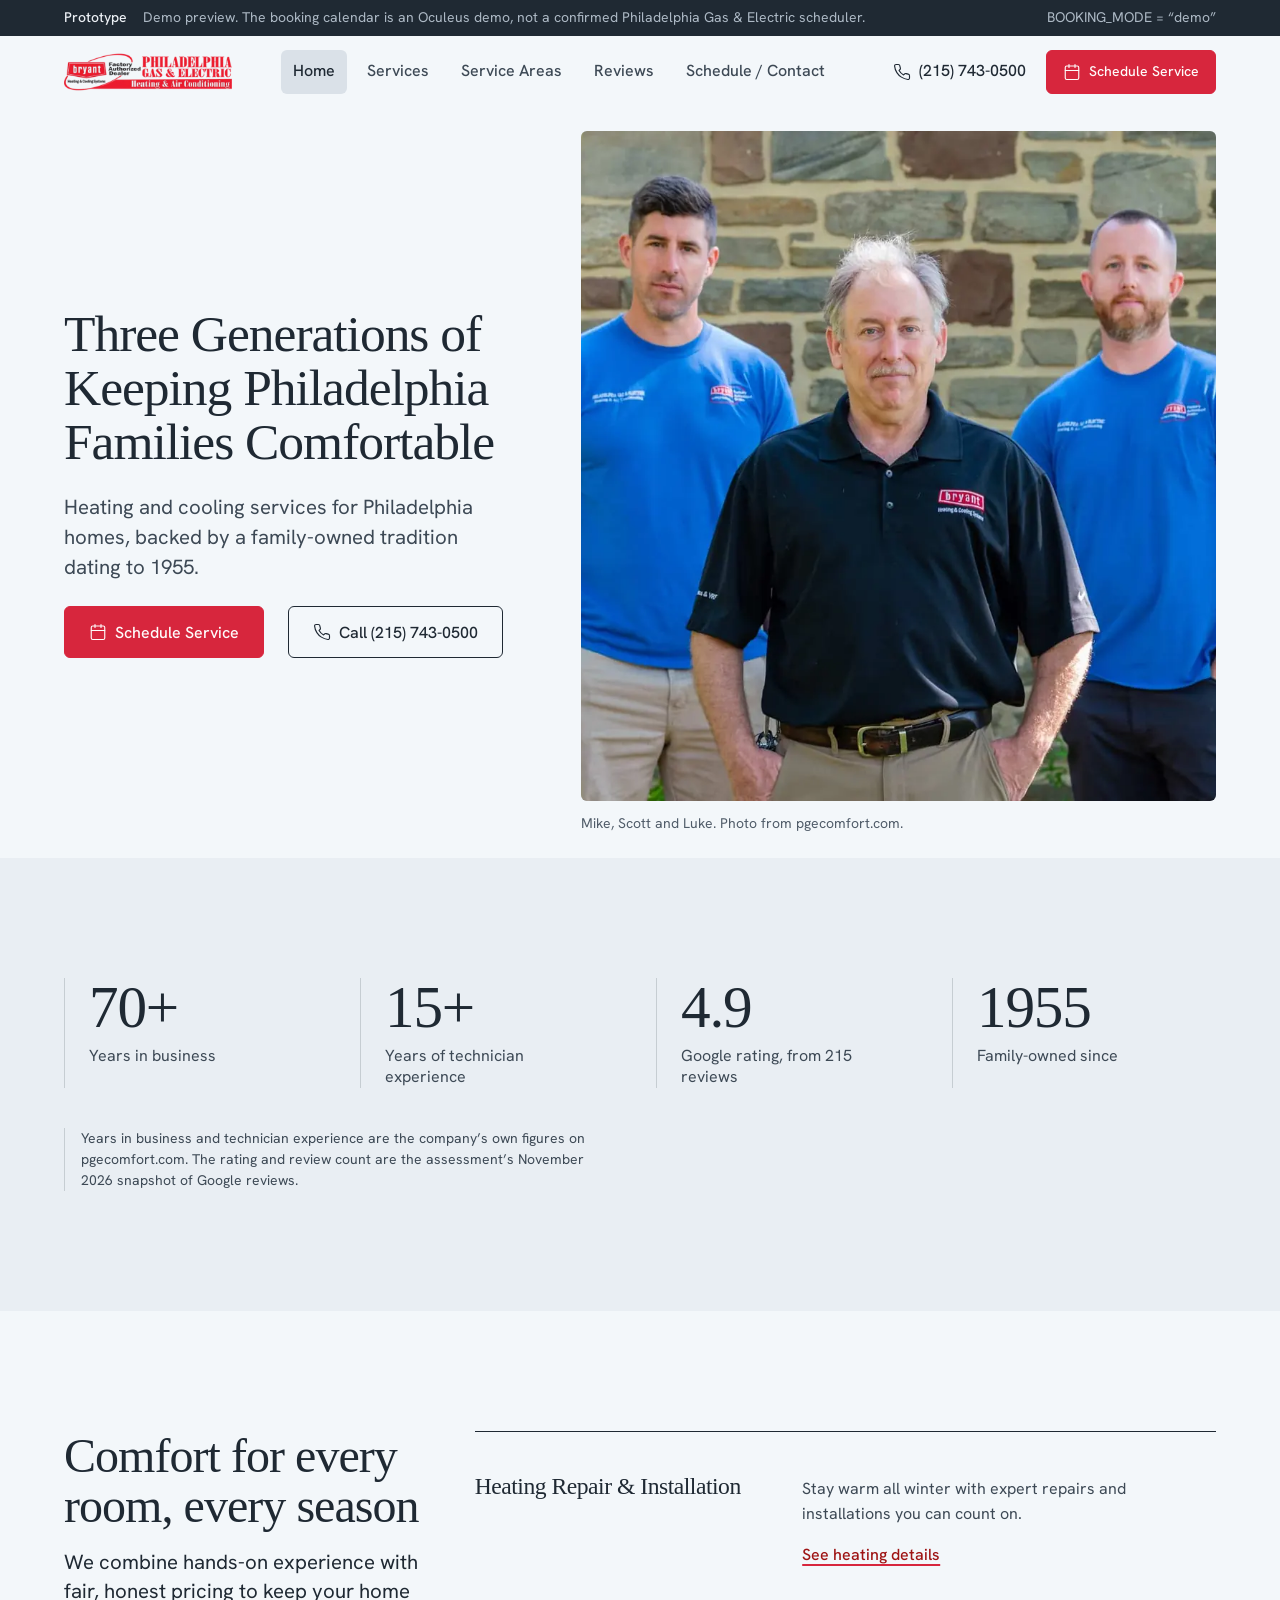
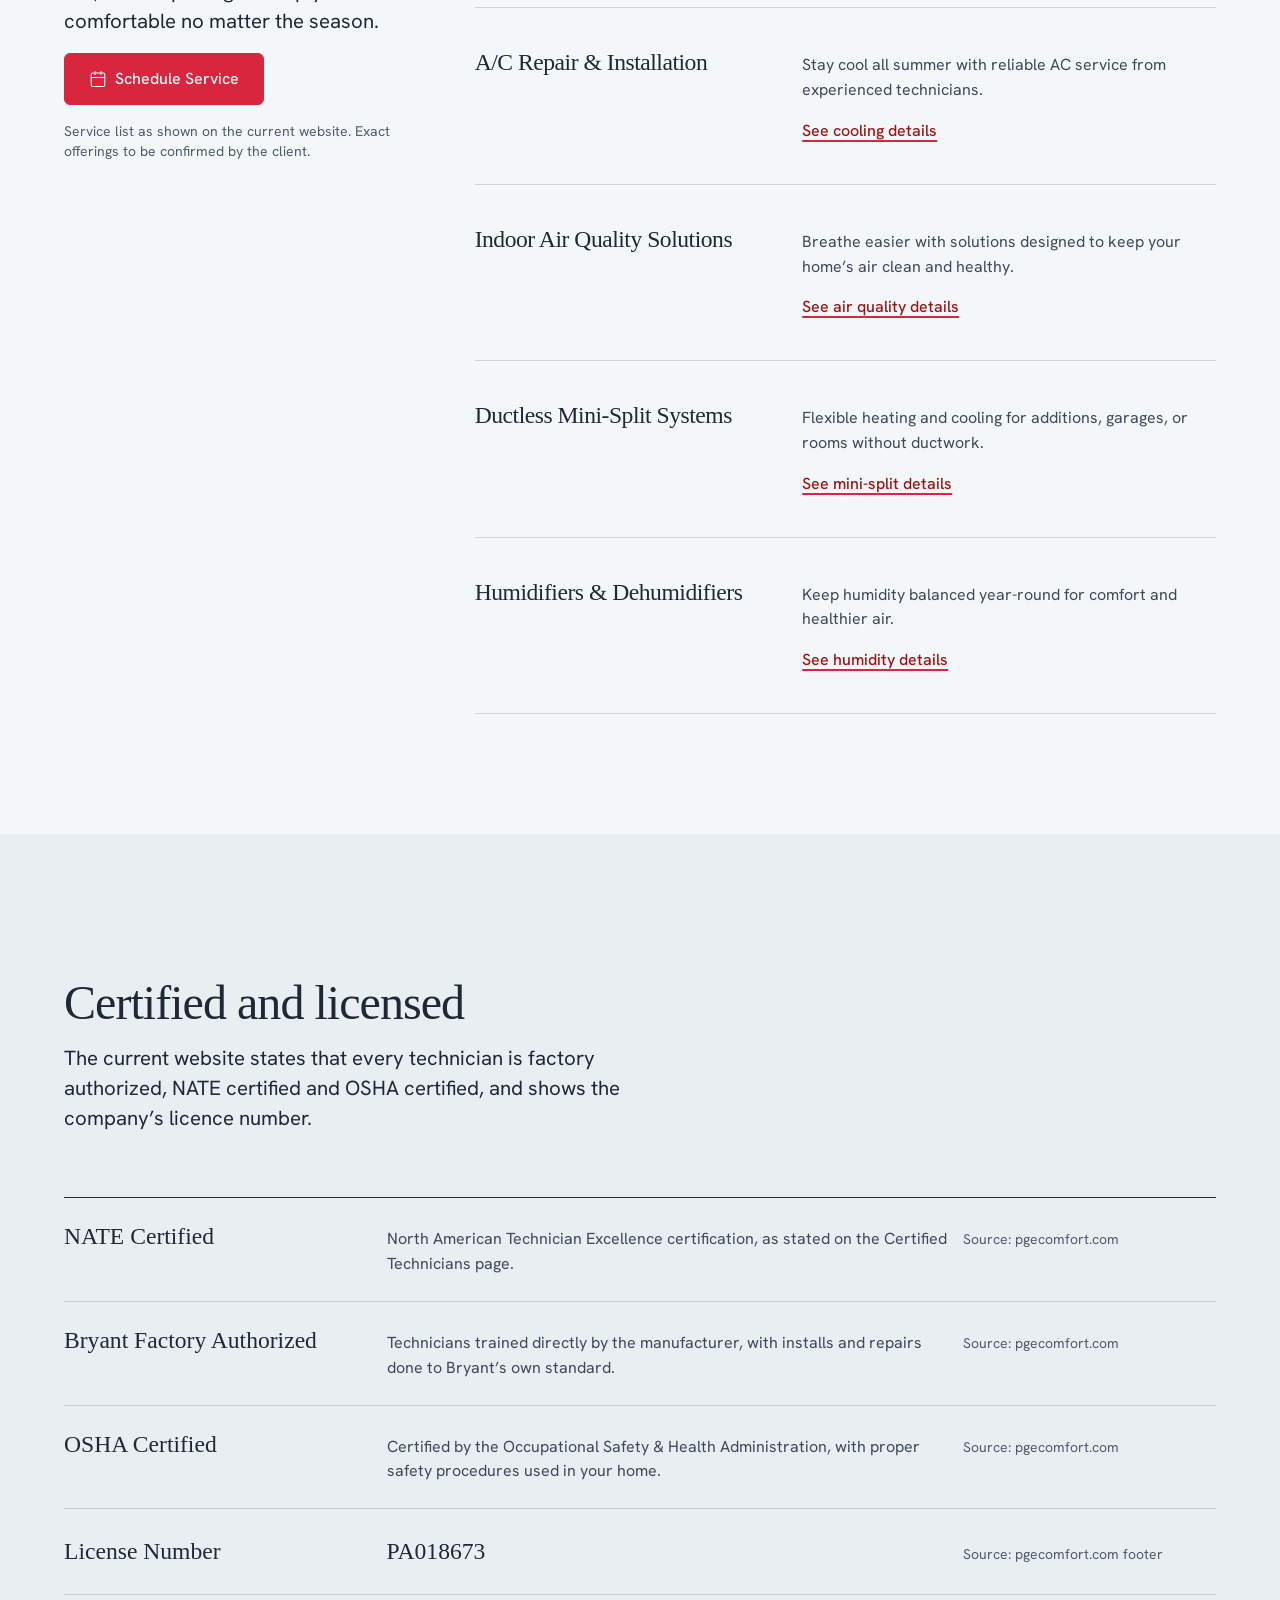
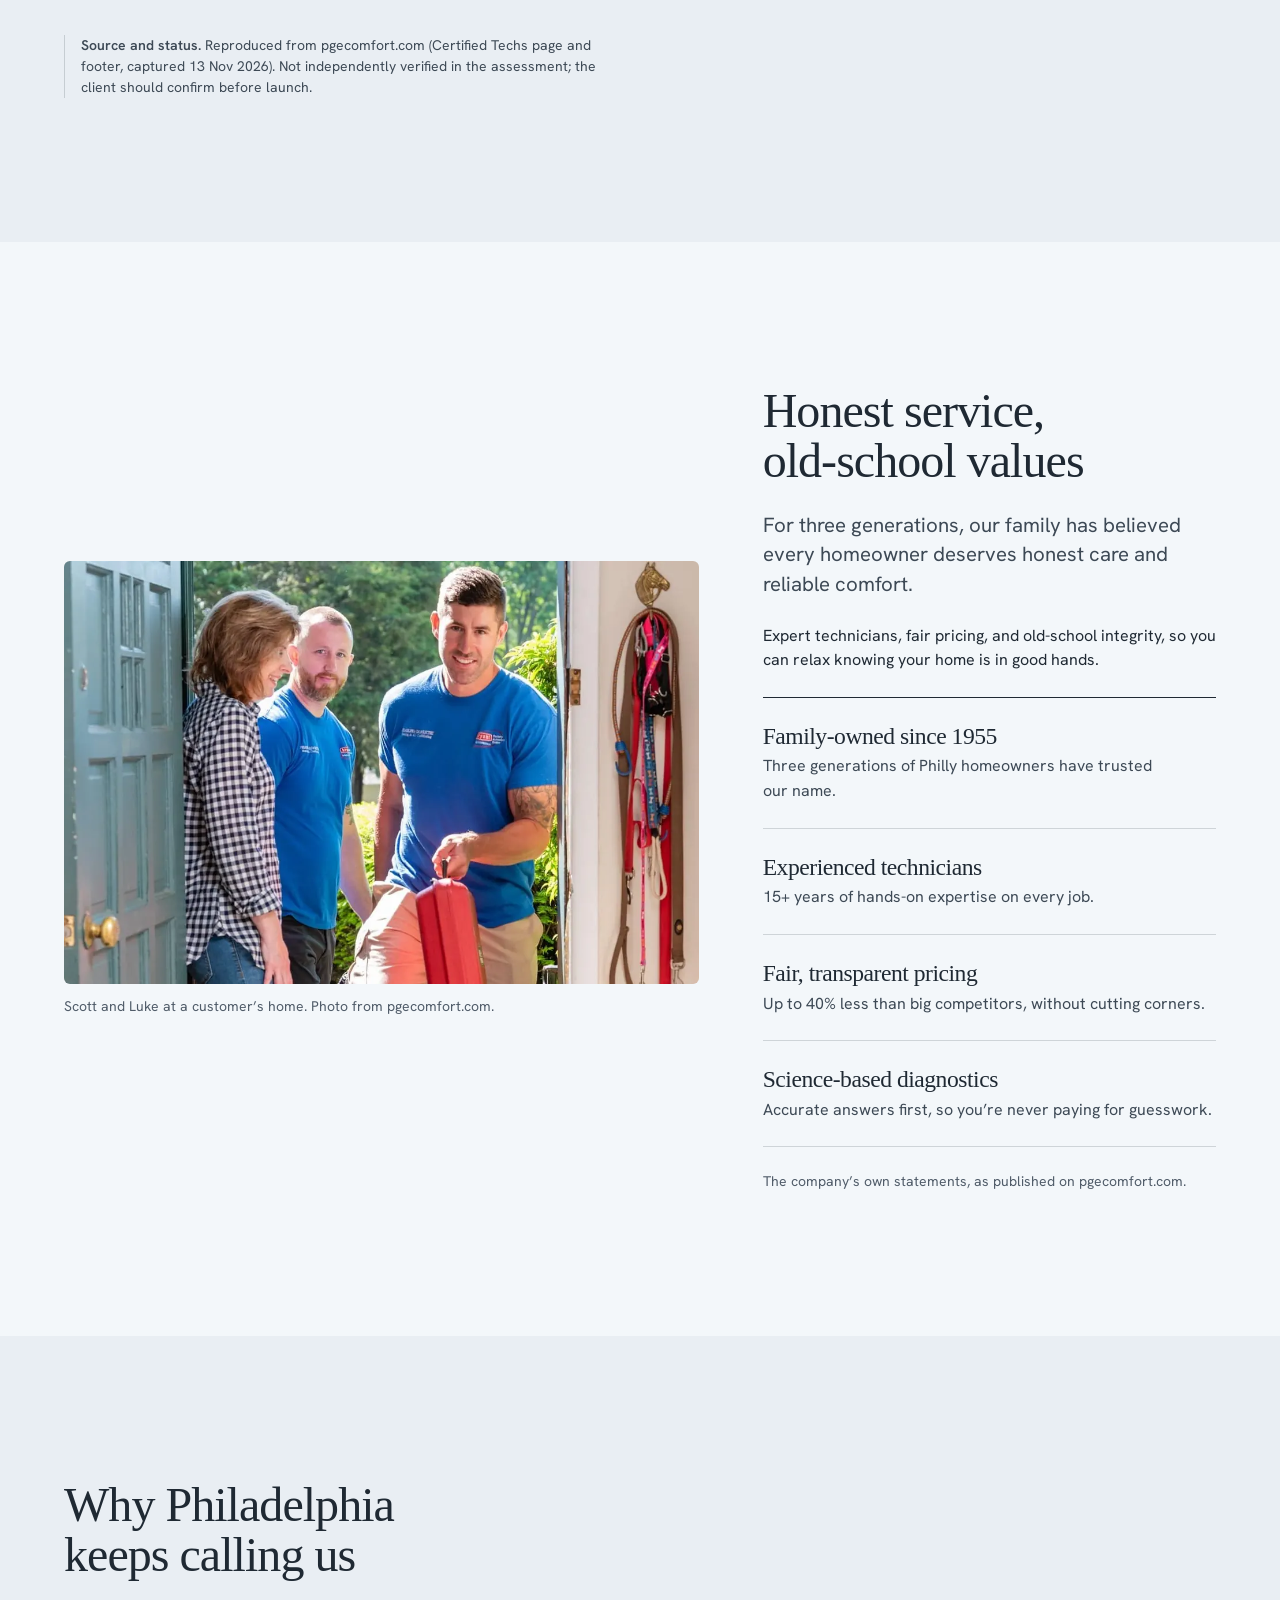
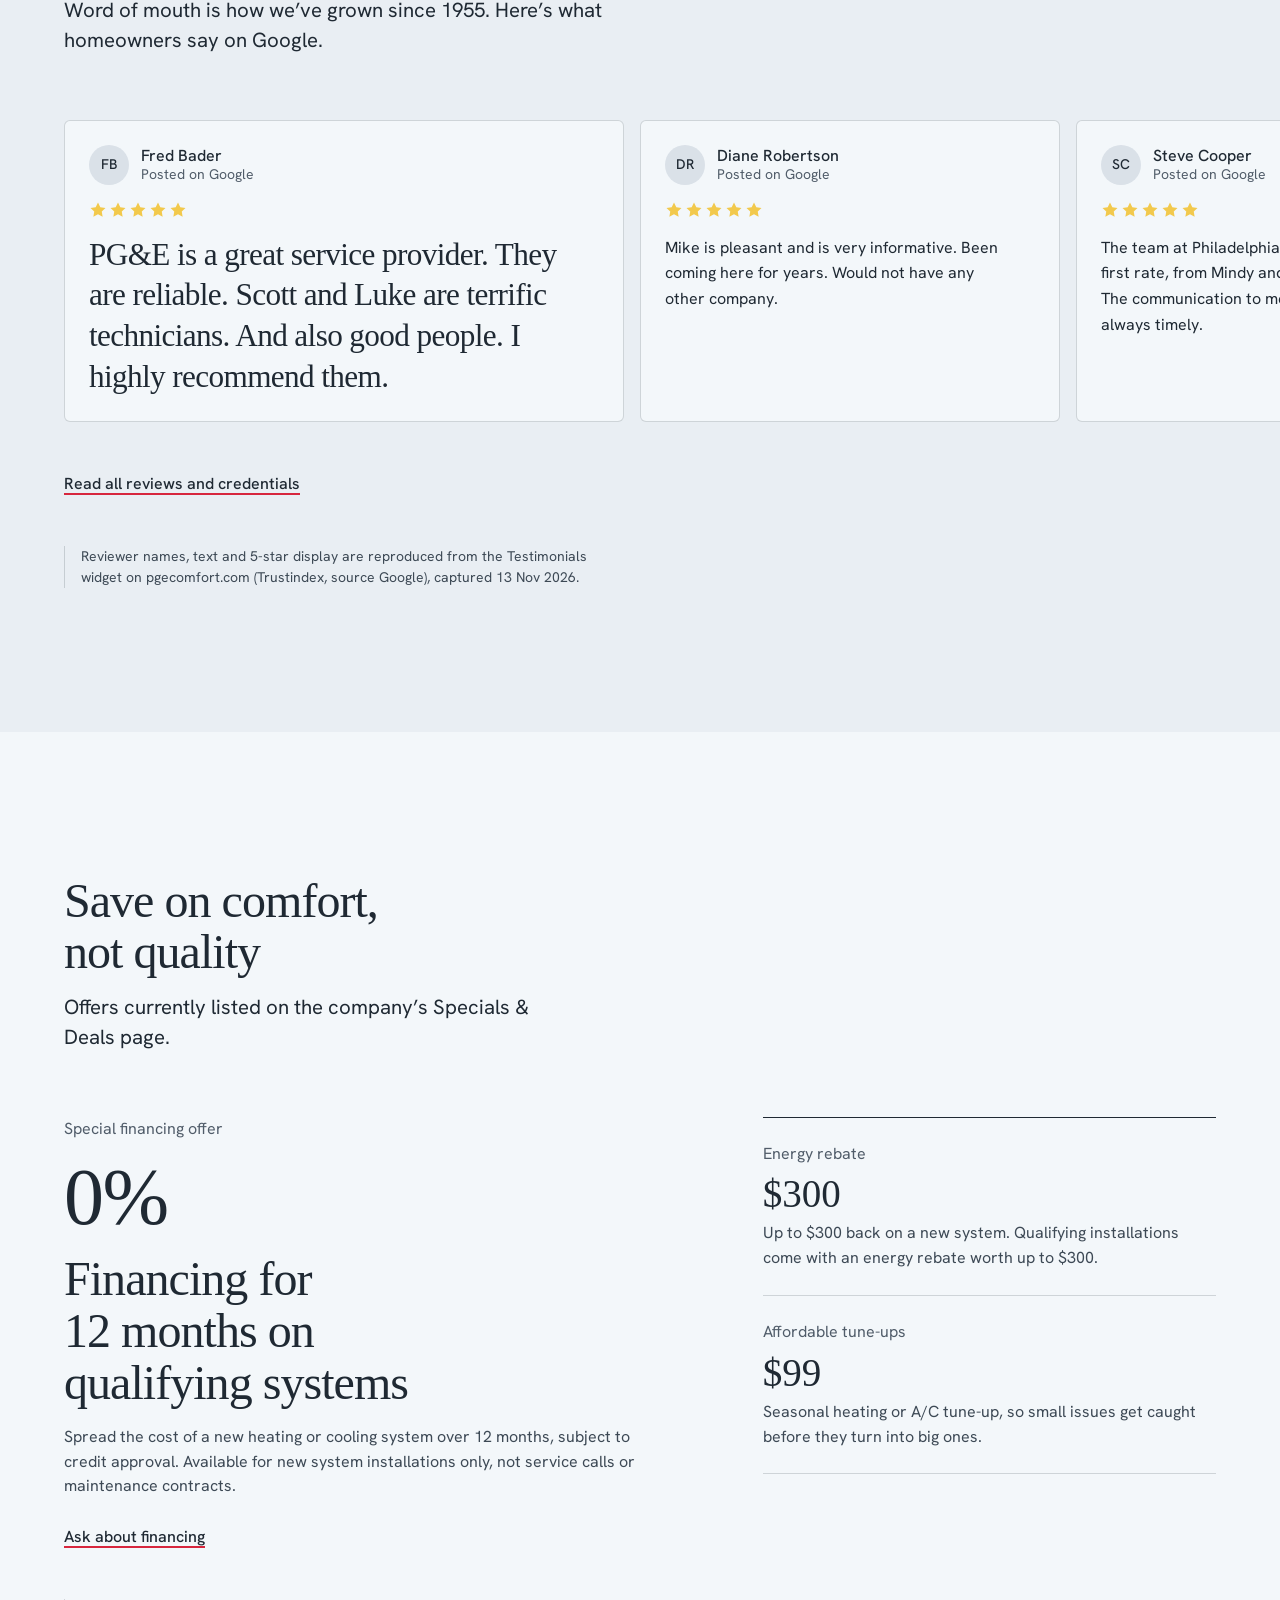
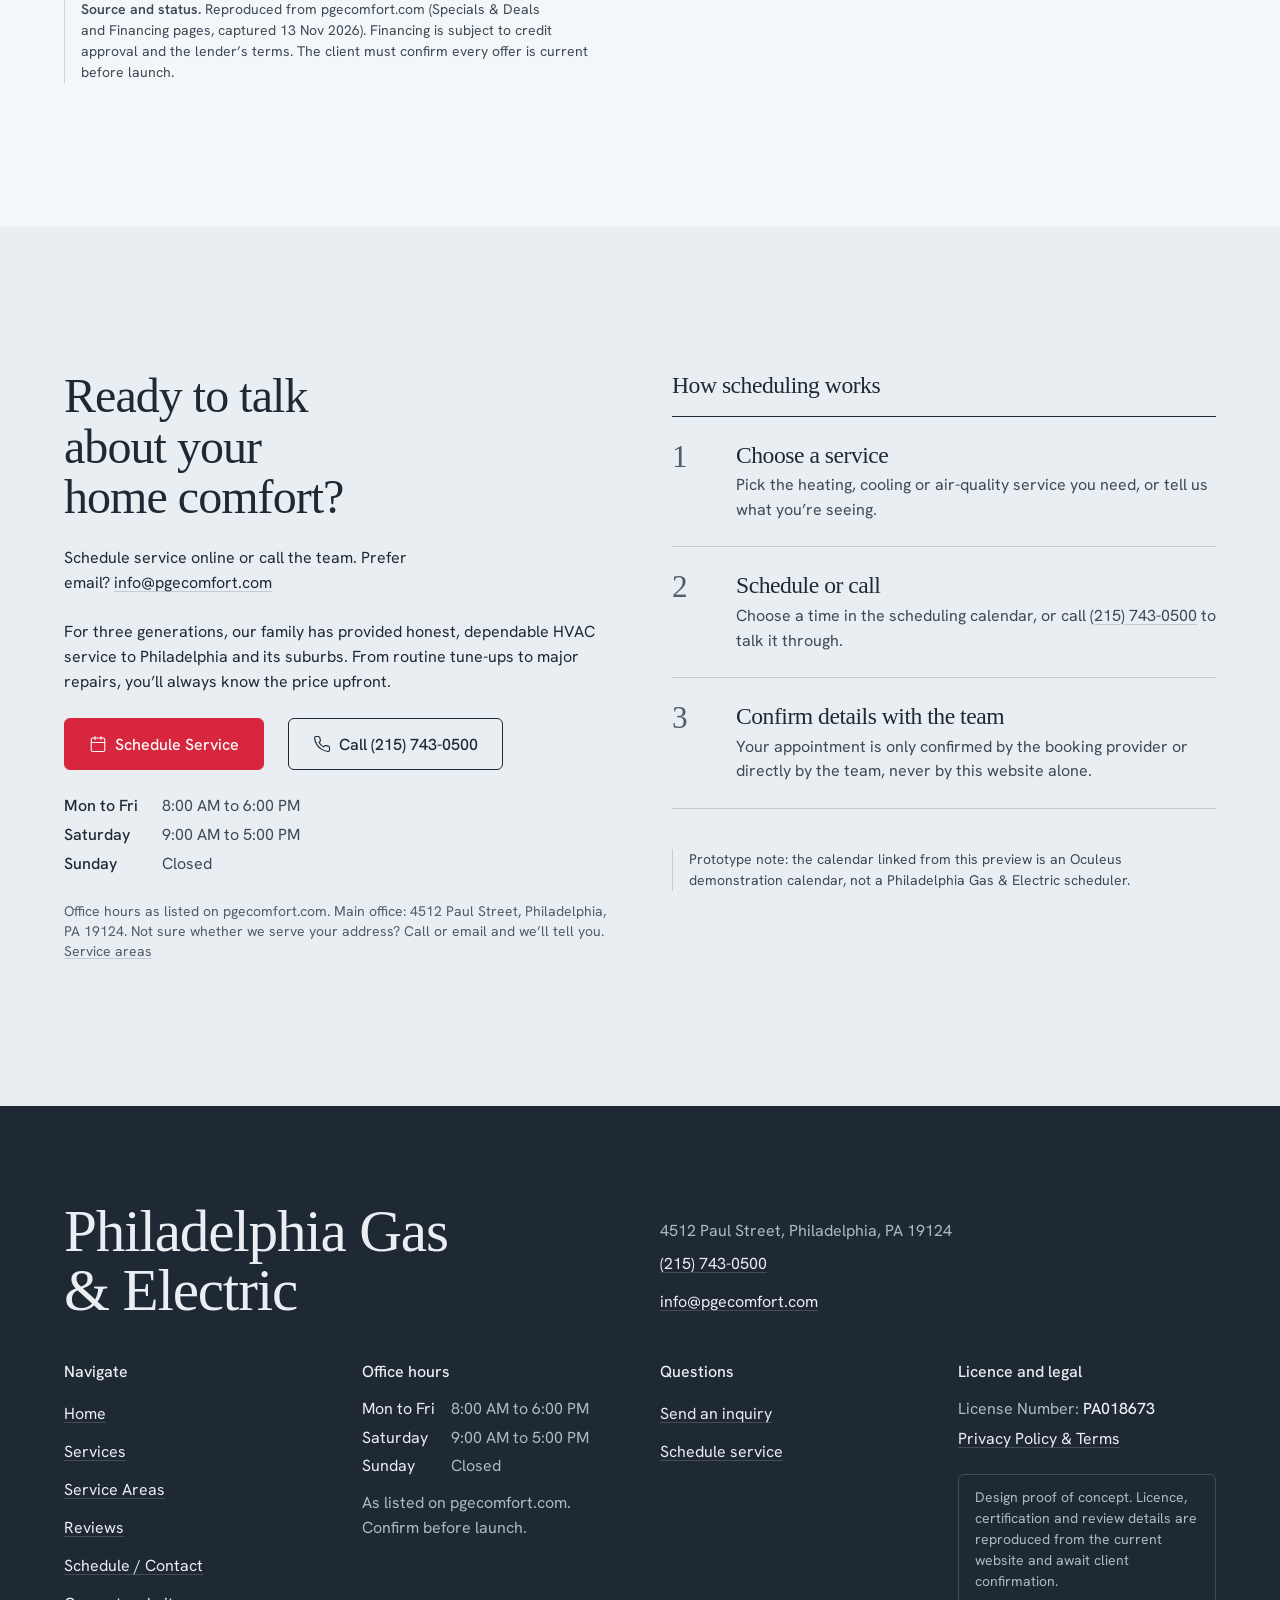
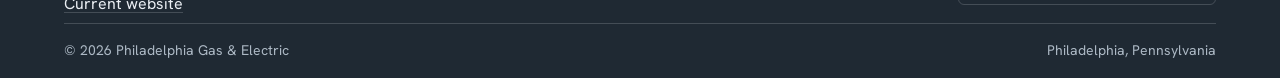
==== commit 3b3cb37d: "Redesign with Hallmark: Stage heroes, token system, recomposed pages Full-depth Hallmark redesign (c" ====
--- a/index.html
+++ b/index.html
@@ -8,14 +8,14 @@
 <!-- Demonstration domain: keep out of search indexes until the client approves launch. Remove for production. -->
 <meta name="robots" content="noindex, nofollow">
 <link rel="canonical" href="https://pgecomfort.oculeusltd.com/">
-<meta name="theme-color" content="#132a3a">
+<meta name="theme-color" content="#1b2b3a">
 <meta property="og:type" content="website">
 <meta property="og:title" content="Philadelphia Gas &amp; Electric | Family-Owned HVAC in Philadelphia, PA">
 <meta property="og:description" content="Heating and cooling services for Philadelphia homes, backed by a family-owned tradition dating to 1955. Schedule service online or call (215) 743-0500.">
 <meta property="og:site_name" content="Philadelphia Gas &amp; Electric">
-<link rel="icon" href="data:image/svg+xml,%3Csvg xmlns='http://www.w3.org/2000/svg' viewBox='0 0 40 40'%3E%3Crect width='40' height='40' rx='8' fill='%23132a3a'/%3E%3Cpath d='M20 8c1 4 6 6 6 12a6 6 0 0 1-12 0c0-2 1-3 2-4 0 2 1 3 2 3-1-4 0-8 2-11z' fill='%23fe885f'/%3E%3C/svg%3E">
-<link rel="preload" href="assets/fonts/space-grotesk.woff2" as="font" type="font/woff2" crossorigin>
+<link rel="icon" href="data:image/svg+xml,%3Csvg xmlns='http://www.w3.org/2000/svg' viewBox='0 0 40 40'%3E%3Crect width='40' height='40' rx='8' fill='%231b2b3a'/%3E%3Cpath d='M20 8c1 4 6 6 6 12a6 6 0 0 1-12 0c0-2 1-3 2-4 0 2 1 3 2 3-1-4 0-8 2-11z' fill='%23d7263d'/%3E%3C/svg%3E">
 <link rel="preload" href="assets/fonts/hanken-grotesk.woff2" as="font" type="font/woff2" crossorigin>
+<link rel="preload" href="assets/fonts/newsreader.woff2" as="font" type="font/woff2" crossorigin>
 <link rel="stylesheet" href="assets/css/styles.css">
 
 <script type="application/ld+json">{"@context":"https://schema.org","@graph":[{"@type":"HVACBusiness","@id":"https://pgecomfort.com/#business","name":"Philadelphia Gas & Electric","url":"https://pgecomfort.com/","telephone":"+1-215-743-0500","email":"info@pgecomfort.com","address":{"@type":"PostalAddress","streetAddress":"4512 Paul Street","addressLocality":"Philadelphia","addressRegion":"PA","postalCode":"19124","addressCountry":"US"},"areaServed":{"@type":"City","name":"Philadelphia"}},{"@type":"WebPage","@id":"https://pgecomfort.oculeusltd.com/#webpage","url":"https://pgecomfort.oculeusltd.com/","name":"Philadelphia Gas &amp; Electric | Family-Owned HVAC in Philadelphia, PA","description":"Heating and cooling services for Philadelphia homes, backed by a family-owned tradition dating to 1955. Schedule service online or call (215) 743-0500.","about":{"@id":"https://pgecomfort.com/#business"}}]}</script>
@@ -27,19 +27,15 @@
 <div class="demo-bar" data-demo-only role="note" aria-label="Prototype notice">
   <div class="container">
     <strong>Prototype</strong>
-    <span>Demo preview — the booking calendar is an Oculeus demo, not a confirmed Philadelphia Gas &amp; Electric scheduler.</span>
-    <code>BOOKING_MODE = "<span data-booking-mode-text>demo</span>"</code>
+    <span>Demo preview. The booking calendar is an Oculeus demo, not a confirmed Philadelphia Gas &amp; Electric scheduler.</span>
+    <span class="mode">BOOKING_MODE = “<span data-booking-mode-text>demo</span>”</span>
   </div>
 </div>
 
 <header class="site-header">
   <div class="container header-inner">
-    <a class="brand" href="index.html" aria-label="Philadelphia Gas &amp; Electric — home">
-      <svg class="brand-mark" viewBox="0 0 40 40" aria-hidden="true" focusable="false"><rect width="40" height="40" rx="8" fill="#132a3a"/><path d="M6 21 20 9l14 12" fill="none" stroke="#f8f6f1" stroke-width="2.4" stroke-linecap="round" stroke-linejoin="round"/><path d="M20 15c.9 3.4 5 5 5 9.5a5 5 0 0 1-10 0c0-1.7.8-2.8 1.8-3.6.1 1.6.9 2.5 1.9 2.7-.9-3.4-.4-6.7 1.3-8.6z" fill="#fe885f"/></svg>
-      <span class="brand-text">
-        <span class="brand-name">Philadelphia Gas &amp; Electric</span>
-        <span class="brand-tag">Family-owned since 1955</span>
-      </span>
+    <a class="brand" href="index.html" aria-label="Philadelphia Gas &amp; Electric, home">
+      <img src="assets/img/pge-logo.png" width="151" height="36" alt="Philadelphia Gas &amp; Electric, Heating &amp; Air Conditioning. Bryant Factory Authorized Dealer">
     </a>
 
     <nav class="primary-nav" aria-label="Primary">
@@ -53,10 +49,7 @@
     </nav>
 
     <div class="header-actions">
-      <a class="header-phone" href="tel:2157430500" data-phone aria-label="Call (215) 743-0500">
-        <small>Call us</small>
-        <span>(215) 743-0500</span>
-      </a>
+      <a class="header-phone" href="tel:2157430500" data-phone aria-label="Call (215) 743-0500"><svg class="icon" aria-hidden="true" focusable="false"><use href="#i-phone"/></svg><span>(215) 743-0500</span></a>
       <a class="icon-btn icon-btn--call" href="tel:2157430500" data-phone aria-label="Call (215) 743-0500"><svg class="icon" aria-hidden="true" focusable="false"><use href="#i-phone"/></svg></a>
       <a class="btn header-cta btn--sm" href="https://cal.com/oculeus-ltd/us-gmt" data-booking target="_blank" rel="noopener noreferrer"><svg class="icon" aria-hidden="true" focusable="false"><use href="#i-calendar"/></svg><span>Schedule Service</span></a>
       <button class="icon-btn menu-toggle" type="button" aria-expanded="false" aria-controls="mobile-menu" aria-label="Open menu">
@@ -68,358 +61,240 @@
   <div class="drawer" id="mobile-menu" hidden>
     <nav aria-label="Mobile">
       <ul>
-        <li><a href="index.html" aria-current="page">Home <svg class="icon" aria-hidden="true" focusable="false"><use href="#i-arrow-right"/></svg></a></li>
-        <li><a href="services.html">Services <svg class="icon" aria-hidden="true" focusable="false"><use href="#i-arrow-right"/></svg></a></li>
-        <li><a href="service-areas.html">Service Areas <svg class="icon" aria-hidden="true" focusable="false"><use href="#i-arrow-right"/></svg></a></li>
-        <li><a href="reviews.html">Reviews <svg class="icon" aria-hidden="true" focusable="false"><use href="#i-arrow-right"/></svg></a></li>
-        <li><a href="schedule-service.html">Schedule / Contact <svg class="icon" aria-hidden="true" focusable="false"><use href="#i-arrow-right"/></svg></a></li>
+        <li><a href="index.html" aria-current="page">Home</a></li>
+        <li><a href="services.html">Services</a></li>
+        <li><a href="service-areas.html">Service Areas</a></li>
+        <li><a href="reviews.html">Reviews</a></li>
+        <li><a href="schedule-service.html">Schedule / Contact</a></li>
       </ul>
     </nav>
     <div class="drawer-actions">
-      <a class="btn btn--lg btn--block" href="https://cal.com/oculeus-ltd/us-gmt" data-booking target="_blank" rel="noopener noreferrer"><svg class="icon" aria-hidden="true" focusable="false"><use href="#i-calendar"/></svg><span>Schedule Service</span></a>
-      <a class="btn btn--navy btn--lg btn--block" href="tel:2157430500" data-phone><svg class="icon" aria-hidden="true" focusable="false"><use href="#i-phone"/></svg><span>Call (215) 743-0500</span></a>
+      <a class="btn " href="https://cal.com/oculeus-ltd/us-gmt" data-booking target="_blank" rel="noopener noreferrer"><svg class="icon" aria-hidden="true" focusable="false"><use href="#i-calendar"/></svg><span>Schedule Service</span></a>
+      <a class="btn btn--line" href="tel:2157430500" data-phone><svg class="icon" aria-hidden="true" focusable="false"><use href="#i-phone"/></svg><span>Call (215) 743-0500</span></a>
     </div>
     <p class="drawer-meta">Prefer email? <a href="mailto:info@pgecomfort.com" data-email>info@pgecomfort.com</a></p>
   </div>
 </header>
 
 <main id="main">
-<!-- ============ HERO ============ -->
+<!-- ============ HERO: Stage ============ -->
 <section class="hero" aria-labelledby="hero-title">
-  <div class="container hero-grid">
-    <div class="hero-copy">
-      <span class="pill"><svg class="icon" aria-hidden="true" focusable="false"><use href="#i-shield-check"/></svg> Family-owned since 1955</span>
+  <div class="container stage">
+    <div class="stage-copy">
       <h1 id="hero-title">Three Generations of Keeping Philadelphia Families Comfortable</h1>
-      <p class="lead">Heating and cooling services for Philadelphia homes, backed by a family-owned tradition dating to 1955. Expert technicians, fair pricing, and old-school integrity, so you can relax knowing your home is in good hands.</p>
-      <div class="btn-row">
-        <a class="btn btn--lg" href="https://cal.com/oculeus-ltd/us-gmt" data-booking target="_blank" rel="noopener noreferrer"><svg class="icon" aria-hidden="true" focusable="false"><use href="#i-calendar"/></svg><span>Schedule Service</span></a>
-        <a class="btn btn--navy btn--lg" href="tel:2157430500" data-phone><svg class="icon" aria-hidden="true" focusable="false"><use href="#i-phone"/></svg><span>Call (215) 743-0500</span></a>
-        <a class="link-arrow" href="services.html">Explore services <svg class="icon" aria-hidden="true" focusable="false"><use href="#i-arrow-right"/></svg></a>
-      </div>
-      <dl class="hero-stats">
-        <div><dt>Years in business</dt><dd>70+</dd></div>
-        <div><dt>Years of technician experience</dt><dd>15+</dd></div>
-        <div><dt>Star rating</dt><dd>4.9</dd></div>
+      <p class="lead">Heating and cooling services for Philadelphia homes, backed by a family-owned tradition dating to 1955.</p>
+      <div class="actions">
+        <a class="btn " href="https://cal.com/oculeus-ltd/us-gmt" data-booking target="_blank" rel="noopener noreferrer"><svg class="icon" aria-hidden="true" focusable="false"><use href="#i-calendar"/></svg><span>Schedule Service</span></a>
+        <a class="btn btn--line" href="tel:2157430500" data-phone><svg class="icon" aria-hidden="true" focusable="false"><use href="#i-phone"/></svg><span>Call (215) 743-0500</span></a>
+      </div>
+    </div>
+    <figure class="stage-photo">
+      <div class="frame"><img src="assets/img/team-owner-technicians.webp" width="1400" height="934" alt="Owner Mike with technicians Scott and Luke standing in front of a stone wall" fetchpriority="high"></div>
+      <figcaption>Mike, Scott and Luke. Photo from pgecomfort.com.</figcaption>
+    </figure>
+  </div>
+</section>
+
+<!-- ============ FIGURES ============ -->
+<section class="section band" aria-label="The company in figures">
+  <div class="container">
+    <dl class="figures">
+      <div><dt>Years in business</dt><dd>70+</dd></div>
+      <div><dt>Years of technician experience</dt><dd>15+</dd></div>
+      <div><dt>Google rating, from 215 reviews</dt><dd>4.9</dd></div>
+      <div><dt>Family-owned since</dt><dd>1955</dd></div>
+    </dl>
+    <p class="sec-note">Years in business and technician experience are the company’s own figures on pgecomfort.com. The rating and review count are the assessment’s November 2026 snapshot of Google reviews.</p>
+  </div>
+</section>
+
+<!-- ============ SERVICES: Rows ============ -->
+<section class="section" id="services" aria-labelledby="svc-title">
+  <div class="container rows--head">
+    <div class="head">
+      <h2 id="svc-title">Comfort for every room, every season</h2>
+      <p class="lead">We combine hands-on experience with fair, honest pricing to keep your home comfortable no matter the season.</p>
+      <div class="actions"><a class="btn " href="https://cal.com/oculeus-ltd/us-gmt" data-booking target="_blank" rel="noopener noreferrer"><svg class="icon" aria-hidden="true" focusable="false"><use href="#i-calendar"/></svg><span>Schedule Service</span></a></div>
+      <small>Service list as shown on the current website. Exact offerings to be confirmed by the client.</small>
+    </div>
+    <div class="rows">
+      <a class="row" href="services.html#heating"><h3>Heating Repair &amp; Installation</h3><div class="row-body"><p>Stay warm all winter with expert repairs and installations you can count on.</p><span class="go">See heating details</span></div></a>
+      <a class="row" href="services.html#cooling"><h3>A/C Repair &amp; Installation</h3><div class="row-body"><p>Stay cool all summer with reliable AC service from experienced technicians.</p><span class="go">See cooling details</span></div></a>
+      <a class="row" href="services.html#air-quality"><h3>Indoor Air Quality Solutions</h3><div class="row-body"><p>Breathe easier with solutions designed to keep your home’s air clean and healthy.</p><span class="go">See air quality details</span></div></a>
+      <a class="row" href="services.html#mini-splits"><h3>Ductless Mini-Split Systems</h3><div class="row-body"><p>Flexible heating and cooling for additions, garages, or rooms without ductwork.</p><span class="go">See mini-split details</span></div></a>
+      <a class="row" href="services.html#humidity"><h3>Humidifiers &amp; Dehumidifiers</h3><div class="row-body"><p>Keep humidity balanced year-round for comfort and healthier air.</p><span class="go">See humidity details</span></div></a>
+    </div>
+  </div>
+</section>
+
+<!-- ============ CREDENTIALS: Table ============ -->
+<section class="section section--m band" aria-labelledby="cred-title">
+  <div class="container">
+    <div class="head head--wide">
+      <h2 id="cred-title">Certified and licensed</h2>
+      <p class="lead">The current website states that every technician is factory authorized, NATE certified and OSHA certified, and shows the company’s licence number.</p>
+    </div>
+    <table class="table">
+      <caption class="visually-hidden">Certifications and licence number as published on pgecomfort.com</caption>
+      <tbody>
+        <tr><th scope="row">NATE Certified</th><td>North American Technician Excellence certification, as stated on the Certified Technicians page.</td><td>Source: pgecomfort.com</td></tr>
+        <tr><th scope="row">Bryant Factory Authorized</th><td>Technicians trained directly by the manufacturer, with installs and repairs done to Bryant’s own standard.</td><td>Source: pgecomfort.com</td></tr>
+        <tr><th scope="row">OSHA Certified</th><td>Certified by the Occupational Safety &amp; Health Administration, with proper safety procedures used in your home.</td><td>Source: pgecomfort.com</td></tr>
+        <tr><th scope="row">License Number</th><td class="id">PA018673</td><td>Source: pgecomfort.com footer</td></tr>
+      </tbody>
+    </table>
+    <p class="sec-note"><strong>Source and status.</strong> Reproduced from pgecomfort.com (Certified Techs page and footer, captured 13 Nov 2026). Not independently verified in the assessment; the client should confirm before launch.</p>
+  </div>
+</section>
+
+<!-- ============ WHY: Split ============ -->
+<section class="section section--m" aria-labelledby="why-title">
+  <div class="container split split--photo-left">
+    <figure class="photo">
+      <div class="frame" style="aspect-ratio:3/2"><img src="assets/img/technicians-at-door.webp" width="1100" height="733" alt="Two technicians greeting a homeowner at her front door" loading="lazy"></div>
+      <figcaption>Scott and Luke at a customer’s home. Photo from pgecomfort.com.</figcaption>
+    </figure>
+    <div class="split-copy">
+      <h2 id="why-title">Honest service, old-school values</h2>
+      <p class="lead">For three generations, our family has believed every homeowner deserves honest care and reliable comfort.</p>
+      <p>Expert technicians, fair pricing, and old-school integrity, so you can relax knowing your home is in good hands.</p>
+      <div class="facts">
+        <div class="fact"><h3>Family-owned since 1955</h3><p>Three generations of Philly homeowners have trusted our name.</p></div>
+        <div class="fact"><h3>Experienced technicians</h3><p>15+ years of hands-on expertise on every job.</p></div>
+        <div class="fact"><h3>Fair, transparent pricing</h3><p>Up to 40% less than big competitors, without cutting corners.</p></div>
+        <div class="fact"><h3>Science-based diagnostics</h3><p>Accurate answers first, so you’re never paying for guesswork.</p></div>
+      </div>
+      <small>The company’s own statements, as published on pgecomfort.com.</small>
+    </div>
+  </div>
+</section>
+
+<!-- ============ REVIEWS: Rail ============ -->
+<section class="section section--m band" aria-labelledby="rev-title">
+  <div class="container">
+    <div class="head">
+      <h2 id="rev-title">Why Philadelphia keeps calling us</h2>
+      <p class="lead">Word of mouth is how we’ve grown since 1955. Here’s what homeowners say on Google.</p>
+    </div>
+    <div class="rail" role="region" aria-label="Google reviews, scroll sideways" tabindex="0">
+      <figure class="review review--lead">
+        <div class="review-head"><span class="avatar" aria-hidden="true">FB</span><div><div class="review-name">Fred Bader</div><div class="review-src">Posted on Google</div></div></div>
+        <span class="stars" role="img" aria-label="5 out of 5 stars"><svg class="icon icon--fill" aria-hidden="true" focusable="false"><use href="#i-star"/></svg><svg class="icon icon--fill" aria-hidden="true" focusable="false"><use href="#i-star"/></svg><svg class="icon icon--fill" aria-hidden="true" focusable="false"><use href="#i-star"/></svg><svg class="icon icon--fill" aria-hidden="true" focusable="false"><use href="#i-star"/></svg><svg class="icon icon--fill" aria-hidden="true" focusable="false"><use href="#i-star"/></svg></span>
+        <blockquote><p>PG&amp;E is a great service provider. They are reliable. Scott and Luke are terrific technicians. And also good people. I highly recommend them.</p></blockquote>
+      </figure>
+      <figure class="review">
+        <div class="review-head"><span class="avatar" aria-hidden="true">DR</span><div><div class="review-name">Diane Robertson</div><div class="review-src">Posted on Google</div></div></div>
+        <span class="stars" role="img" aria-label="5 out of 5 stars"><svg class="icon icon--fill" aria-hidden="true" focusable="false"><use href="#i-star"/></svg><svg class="icon icon--fill" aria-hidden="true" focusable="false"><use href="#i-star"/></svg><svg class="icon icon--fill" aria-hidden="true" focusable="false"><use href="#i-star"/></svg><svg class="icon icon--fill" aria-hidden="true" focusable="false"><use href="#i-star"/></svg><svg class="icon icon--fill" aria-hidden="true" focusable="false"><use href="#i-star"/></svg></span>
+        <blockquote><p>Mike is pleasant and is very informative. Been coming here for years. Would not have any other company.</p></blockquote>
+      </figure>
+      <figure class="review">
+        <div class="review-head"><span class="avatar" aria-hidden="true">SC</span><div><div class="review-name">Steve Cooper</div><div class="review-src">Posted on Google</div></div></div>
+        <span class="stars" role="img" aria-label="5 out of 5 stars"><svg class="icon icon--fill" aria-hidden="true" focusable="false"><use href="#i-star"/></svg><svg class="icon icon--fill" aria-hidden="true" focusable="false"><use href="#i-star"/></svg><svg class="icon icon--fill" aria-hidden="true" focusable="false"><use href="#i-star"/></svg><svg class="icon icon--fill" aria-hidden="true" focusable="false"><use href="#i-star"/></svg><svg class="icon icon--fill" aria-hidden="true" focusable="false"><use href="#i-star"/></svg></span>
+        <blockquote><p>The team at Philadelphia Gas &amp; electric is first rate, from Mindy and Mike on down. The communication to me as a customer is always timely.</p></blockquote>
+      </figure>
+      <figure class="review">
+        <div class="review-head"><span class="avatar" aria-hidden="true">MJ</span><div><div class="review-name">MJ Luberda</div><div class="review-src">Posted on Google</div></div></div>
+        <span class="stars" role="img" aria-label="5 out of 5 stars"><svg class="icon icon--fill" aria-hidden="true" focusable="false"><use href="#i-star"/></svg><svg class="icon icon--fill" aria-hidden="true" focusable="false"><use href="#i-star"/></svg><svg class="icon icon--fill" aria-hidden="true" focusable="false"><use href="#i-star"/></svg><svg class="icon icon--fill" aria-hidden="true" focusable="false"><use href="#i-star"/></svg><svg class="icon icon--fill" aria-hidden="true" focusable="false"><use href="#i-star"/></svg></span>
+        <blockquote><p>Great service from PG&amp;E! They came within my time frame and Luke solved the issue with AC drain line. Nice guy, explained the options. I would recommend this company 👍</p></blockquote>
+      </figure>
+      <figure class="review">
+        <div class="review-head"><span class="avatar" aria-hidden="true">DB</span><div><div class="review-name">Denise Bowman</div><div class="review-src">Posted on Google</div></div></div>
+        <span class="stars" role="img" aria-label="5 out of 5 stars"><svg class="icon icon--fill" aria-hidden="true" focusable="false"><use href="#i-star"/></svg><svg class="icon icon--fill" aria-hidden="true" focusable="false"><use href="#i-star"/></svg><svg class="icon icon--fill" aria-hidden="true" focusable="false"><use href="#i-star"/></svg><svg class="icon icon--fill" aria-hidden="true" focusable="false"><use href="#i-star"/></svg><svg class="icon icon--fill" aria-hidden="true" focusable="false"><use href="#i-star"/></svg></span>
+        <blockquote><p>They installed &amp; serviced my Heater - A/c for the past 31 yrs, always dependable, service is on point.</p></blockquote>
+      </figure>
+      <figure class="review">
+        <div class="review-head"><span class="avatar" aria-hidden="true">DA</span><div><div class="review-name">Diego J Aguirre</div><div class="review-src">Posted on Google</div></div></div>
+        <span class="stars" role="img" aria-label="5 out of 5 stars"><svg class="icon icon--fill" aria-hidden="true" focusable="false"><use href="#i-star"/></svg><svg class="icon icon--fill" aria-hidden="true" focusable="false"><use href="#i-star"/></svg><svg class="icon icon--fill" aria-hidden="true" focusable="false"><use href="#i-star"/></svg><svg class="icon icon--fill" aria-hidden="true" focusable="false"><use href="#i-star"/></svg><svg class="icon icon--fill" aria-hidden="true" focusable="false"><use href="#i-star"/></svg></span>
+        <blockquote><p>Amazing group of professionals, I won’t hesitate to recommend them. Their professionalism and competitive pricing.</p></blockquote>
+      </figure>
+      <figure class="review">
+        <div class="review-head"><span class="avatar" aria-hidden="true">LR</span><div><div class="review-name">L Ridge</div><div class="review-src">Posted on Google</div></div></div>
+        <span class="stars" role="img" aria-label="5 out of 5 stars"><svg class="icon icon--fill" aria-hidden="true" focusable="false"><use href="#i-star"/></svg><svg class="icon icon--fill" aria-hidden="true" focusable="false"><use href="#i-star"/></svg><svg class="icon icon--fill" aria-hidden="true" focusable="false"><use href="#i-star"/></svg><svg class="icon icon--fill" aria-hidden="true" focusable="false"><use href="#i-star"/></svg><svg class="icon icon--fill" aria-hidden="true" focusable="false"><use href="#i-star"/></svg></span>
+        <blockquote><p>I’ve been very happy with the professional and knowledgeable care, I’ve received from Phila. Gas and Electric for 15 years! I would recommend them highly for heater and air conditioning service.</p></blockquote>
+      </figure>
+    </div>
+    <div class="actions" style="margin-top:var(--space-lg)">
+      <a class="link" href="reviews.html">Read all reviews and credentials</a>
+    </div>
+    <p class="sec-note">Reviewer names, text and 5-star display are reproduced from the Testimonials widget on pgecomfort.com (Trustindex, source Google), captured 13 Nov 2026.</p>
+  </div>
+</section>
+
+<!-- ============ OFFERS ============ -->
+<section class="section section--m" aria-labelledby="offers-title">
+  <div class="container">
+    <div class="head">
+      <h2 id="offers-title">Save on comfort, not quality</h2>
+      <p class="lead">Offers currently listed on the company’s Specials &amp; Deals page.</p>
+    </div>
+    <div class="offers">
+      <article class="offer-lead">
+        <span class="muted">Special financing offer</span>
+        <div class="fig">0%</div>
+        <h3>Financing for 12 months on qualifying systems</h3>
+        <p>Spread the cost of a new heating or cooling system over 12 months, subject to credit approval. Available for new system installations only, not service calls or maintenance contracts.</p>
+        <div class="actions"><a class="link" href="tel:2157430500" data-phone>Ask about financing</a></div>
+      </article>
+      <div>
+        <article class="offer-small">
+          <span class="muted">Energy rebate</span>
+          <div class="fig">$300</div>
+          <p>Up to $300 back on a new system. Qualifying installations come with an energy rebate worth up to $300.</p>
+        </article>
+        <article class="offer-small">
+          <span class="muted">Affordable tune-ups</span>
+          <div class="fig">$99</div>
+          <p>Seasonal heating or A/C tune-up, so small issues get caught before they turn into big ones.</p>
+        </article>
+      </div>
+    </div>
+    <p class="sec-note"><strong>Source and status.</strong> Reproduced from pgecomfort.com (Specials &amp; Deals and Financing pages, captured 13 Nov 2026). Financing is subject to credit approval and the lender’s terms. The client must confirm every offer is current before launch.</p>
+  </div>
+</section>
+
+<!-- ============ CLOSE: hours, address, booking ============ -->
+<section class="section section--m band" id="close" aria-labelledby="cta-title">
+  <div class="container close">
+    <div class="close-copy">
+      <h2 id="cta-title">Ready to talk about your home comfort?</h2>
+      <p>Schedule service online or call the team. Prefer email? <a href="mailto:info@pgecomfort.com" data-email>info@pgecomfort.com</a></p>
+      <p>For three generations, our family has provided honest, dependable HVAC service to Philadelphia and its suburbs. From routine tune-ups to major repairs, you’ll always know the price upfront.</p>
+      <div class="actions">
+        <a class="btn " href="https://cal.com/oculeus-ltd/us-gmt" data-booking target="_blank" rel="noopener noreferrer"><svg class="icon" aria-hidden="true" focusable="false"><use href="#i-calendar"/></svg><span>Schedule Service</span></a>
+        <a class="btn btn--line" href="tel:2157430500" data-phone><svg class="icon" aria-hidden="true" focusable="false"><use href="#i-phone"/></svg><span>Call (215) 743-0500</span></a>
+      </div>
+      <dl class="hours">
+        <dt>Mon to Fri</dt><dd>8:00 AM to 6:00 PM</dd>
+        <dt>Saturday</dt><dd>9:00 AM to 5:00 PM</dd>
+        <dt>Sunday</dt><dd>Closed</dd>
       </dl>
-      <p class="source-note">Figures as stated on the current website, pgecomfort.com.</p>
-    </div>
-
-    <figure class="hero-media">
-      <img src="assets/img/hero-boiler-room.webp" width="1000" height="563" alt="Residential furnace and copper piping in a Philadelphia-style brick basement" fetchpriority="high">
-      <figcaption><strong>Illustrative design image</strong>Replace with client-supplied photography before launch.</figcaption>
-    </figure>
-  </div>
-</section>
-
-<!-- ============ TRUST STRIP ============ -->
-<section class="trust-strip" aria-label="Trust highlights">
-  <div class="container">
-    <div class="grid">
-      <div class="trust-item">
-        <span class="trust-ico"><svg class="icon icon--fill" aria-hidden="true" focusable="false"><use href="#i-star"/></svg></span>
-        <div><strong>4.9/5 Google rating</strong><span>215 reviews · assessment snapshot, Nov 2026</span></div>
-      </div>
-      <div class="trust-item">
-        <span class="trust-ico"><svg class="icon" aria-hidden="true" focusable="false"><use href="#i-award"/></svg></span>
-        <div><strong>Since 1955</strong><span>Family-owned · three generations</span></div>
-      </div>
-      <div class="trust-item">
-        <span class="trust-ico trust-ico--copper"><svg class="icon" aria-hidden="true" focusable="false"><use href="#i-building"/></svg></span>
-        <div><strong>Philadelphia &amp; its suburbs</strong><span>Main office: 4512 Paul Street, 19124</span></div>
-      </div>
-    </div>
-  </div>
-</section>
-
-<!-- ============ CREDENTIALS ============ -->
-<section class="section section--white" aria-labelledby="cred-title">
-  <div class="container">
-    <div class="section-head">
-      <span class="eyebrow">Certifications &amp; licence</span>
-      <h2 id="cred-title">Trained, certified and licensed — as published by the company</h2>
-      <p class="lead">The current website states that every technician is factory authorized, NATE certified and OSHA certified, and displays the company's licence number.</p>
-    </div>
-
-    <div class="cred-grid">
-      <article class="cred">
-        <span class="cred-seal" aria-hidden="true"><svg viewBox="0 0 64 64"><circle cx="32" cy="32" r="30" fill="#fff" stroke="currentColor" stroke-width="2"/><circle cx="32" cy="32" r="25" fill="none" stroke="#b14c29" stroke-width="1.5" stroke-dasharray="2 3"/></svg><span>NATE</span></span>
-        <div>
-          <h3>NATE Certified</h3>
-          <p>North American Technician Excellence certification, as stated on the Certified Technicians page.</p>
-          <span class="tag">Per pgecomfort.com</span>
-        </div>
-      </article>
-      <article class="cred">
-        <span class="cred-seal" aria-hidden="true"><svg viewBox="0 0 64 64"><circle cx="32" cy="32" r="30" fill="#fff" stroke="currentColor" stroke-width="2"/><circle cx="32" cy="32" r="25" fill="none" stroke="#b14c29" stroke-width="1.5" stroke-dasharray="2 3"/></svg><svg class="icon" aria-hidden="true" focusable="false"><use href="#i-award"/></svg></span>
-        <div>
-          <h3>Bryant Factory Authorized</h3>
-          <p>Technicians trained directly by the manufacturer, with installs and repairs done to Bryant's own standard.</p>
-          <span class="tag">Per pgecomfort.com</span>
-        </div>
-      </article>
-      <article class="cred">
-        <span class="cred-seal" aria-hidden="true"><svg viewBox="0 0 64 64"><circle cx="32" cy="32" r="30" fill="#fff" stroke="currentColor" stroke-width="2"/><circle cx="32" cy="32" r="25" fill="none" stroke="#b14c29" stroke-width="1.5" stroke-dasharray="2 3"/></svg><span>OSHA</span></span>
-        <div>
-          <h3>OSHA Certified</h3>
-          <p>Certified by the Occupational Safety &amp; Health Administration, with proper safety procedures used in your home.</p>
-          <span class="tag">Per pgecomfort.com</span>
-        </div>
-      </article>
-      <article class="cred">
-        <span class="cred-seal" aria-hidden="true"><svg viewBox="0 0 64 64"><circle cx="32" cy="32" r="30" fill="#fff" stroke="currentColor" stroke-width="2"/><circle cx="32" cy="32" r="25" fill="none" stroke="#b14c29" stroke-width="1.5" stroke-dasharray="2 3"/></svg><span>PA</span></span>
-        <div>
-          <h3>License Number: PA018673</h3>
-          <p>Licence number shown in the footer of the current website.</p>
-          <span class="tag">Per pgecomfort.com</span>
-        </div>
-      </article>
-    </div>
-
-    <div class="provenance" role="note">
-      <svg class="icon" aria-hidden="true" focusable="false"><use href="#i-info"/></svg>
-      <p style="margin:0"><strong>Source &amp; status:</strong> these badges reproduce statements published on the client's current website (Certified Techs page and footer, captured 13 Nov 2026). They are shown so the owner can review them in context; they have not been independently verified in the assessment and should be confirmed by the client before launch.</p>
-    </div>
-  </div>
-</section>
-
-<!-- ============ SERVICES ============ -->
-<section class="section" id="services" aria-labelledby="svc-title">
-  <div class="container">
-    <div class="section-head">
-      <span class="eyebrow">Our services</span>
-      <h2 id="svc-title">Comfort solutions for every room, every season</h2>
-      <p class="lead">We combine hands-on experience with fair, honest pricing to keep your home comfortable no matter the season.</p>
-    </div>
-
-    <div class="service-grid service-grid--5">
-      <article class="service-card">
-        <div class="service-card-top"><span class="ico-box"><svg class="icon" aria-hidden="true" focusable="false"><use href="#i-flame"/></svg></span></div>
-        <h3>Heating Repair &amp; Installation</h3>
-        <p>Stay warm all winter with expert repairs and installations you can count on.</p>
-        <div class="card-actions">
-          <a class="btn btn--sm" href="https://cal.com/oculeus-ltd/us-gmt" data-booking target="_blank" rel="noopener noreferrer"><svg class="icon" aria-hidden="true" focusable="false"><use href="#i-calendar"/></svg><span>Schedule Service</span></a>
-          <a class="link-arrow" href="services.html#heating">Learn more <svg class="icon" aria-hidden="true" focusable="false"><use href="#i-arrow-right"/></svg></a>
-        </div>
-      </article>
-      <article class="service-card">
-        <div class="service-card-top"><span class="ico-box"><svg class="icon" aria-hidden="true" focusable="false"><use href="#i-snowflake"/></svg></span></div>
-        <h3>A/C Repair &amp; Installation</h3>
-        <p>Stay cool all summer with reliable AC service from experienced technicians.</p>
-        <div class="card-actions">
-          <a class="btn btn--sm" href="https://cal.com/oculeus-ltd/us-gmt" data-booking target="_blank" rel="noopener noreferrer"><svg class="icon" aria-hidden="true" focusable="false"><use href="#i-calendar"/></svg><span>Schedule Service</span></a>
-          <a class="link-arrow" href="services.html#cooling">Learn more <svg class="icon" aria-hidden="true" focusable="false"><use href="#i-arrow-right"/></svg></a>
-        </div>
-      </article>
-      <article class="service-card">
-        <div class="service-card-top"><span class="ico-box"><svg class="icon" aria-hidden="true" focusable="false"><use href="#i-wind"/></svg></span></div>
-        <h3>Indoor Air Quality Solutions</h3>
-        <p>Breathe easier with solutions designed to keep your home's air clean and healthy.</p>
-        <div class="card-actions">
-          <a class="btn btn--sm" href="https://cal.com/oculeus-ltd/us-gmt" data-booking target="_blank" rel="noopener noreferrer"><svg class="icon" aria-hidden="true" focusable="false"><use href="#i-calendar"/></svg><span>Schedule Service</span></a>
-          <a class="link-arrow" href="services.html#air-quality">Learn more <svg class="icon" aria-hidden="true" focusable="false"><use href="#i-arrow-right"/></svg></a>
-        </div>
-      </article>
-      <article class="service-card">
-        <div class="service-card-top"><span class="ico-box"><svg class="icon" aria-hidden="true" focusable="false"><use href="#i-thermometer"/></svg></span></div>
-        <h3>Ductless Mini-Split Systems</h3>
-        <p>Flexible heating and cooling for additions, garages, or rooms without ductwork.</p>
-        <div class="card-actions">
-          <a class="btn btn--sm" href="https://cal.com/oculeus-ltd/us-gmt" data-booking target="_blank" rel="noopener noreferrer"><svg class="icon" aria-hidden="true" focusable="false"><use href="#i-calendar"/></svg><span>Schedule Service</span></a>
-          <a class="link-arrow" href="services.html#mini-splits">Learn more <svg class="icon" aria-hidden="true" focusable="false"><use href="#i-arrow-right"/></svg></a>
-        </div>
-      </article>
-      <article class="service-card">
-        <div class="service-card-top"><span class="ico-box"><svg class="icon" aria-hidden="true" focusable="false"><use href="#i-droplet"/></svg></span></div>
-        <h3>Humidifiers &amp; Dehumidifiers</h3>
-        <p>Keep humidity balanced year-round for comfort and healthier air.</p>
-        <div class="card-actions">
-          <a class="btn btn--sm" href="https://cal.com/oculeus-ltd/us-gmt" data-booking target="_blank" rel="noopener noreferrer"><svg class="icon" aria-hidden="true" focusable="false"><use href="#i-calendar"/></svg><span>Schedule Service</span></a>
-          <a class="link-arrow" href="services.html#humidity">Learn more <svg class="icon" aria-hidden="true" focusable="false"><use href="#i-arrow-right"/></svg></a>
-        </div>
-      </article>
-    </div>
-    <p class="source-note" style="margin-top:var(--s3)">Service list as shown on the current website's homepage and Services menu. Exact offerings to be confirmed by the client.</p>
-  </div>
-</section>
-
-<!-- ============ OFFERS ============ -->
-<section class="section section--mist" aria-labelledby="offers-title">
-  <div class="container">
-    <div class="section-head">
-      <span class="eyebrow">Specials &amp; financing</span>
-      <h2 id="offers-title">Save on comfort, not quality</h2>
-      <p class="lead">Offers currently listed on the company's Specials &amp; Deals page.</p>
-    </div>
-
-    <div class="offer-grid">
-      <article class="offer">
-        <span class="offer-kicker">Special financing offer</span>
-        <h3>0% Financing for 12 Months on Qualifying Systems</h3>
-        <div class="offer-body">
-          <p>Spread the cost of a new heating or cooling system over 12 months, subject to credit approval.</p>
-          <p class="fine-print">Available for new system installations only, not service calls or maintenance contracts.</p>
-        </div>
-        <a class="link-arrow" href="tel:2157430500" data-phone>Ask about financing <svg class="icon" aria-hidden="true" focusable="false"><use href="#i-arrow-right"/></svg></a>
-      </article>
-      <article class="offer">
-        <span class="offer-kicker">Energy rebate</span>
-        <h3>Up To $300 Back On A New System</h3>
-        <div class="offer-body"><p>Qualifying installations come with an energy rebate worth up to $300.</p></div>
-        <a class="btn btn--sm" href="https://cal.com/oculeus-ltd/us-gmt" data-booking target="_blank" rel="noopener noreferrer"><svg class="icon" aria-hidden="true" focusable="false"><use href="#i-calendar"/></svg><span>Schedule Service</span></a>
-      </article>
-      <article class="offer">
-        <span class="offer-kicker">Affordable tune-ups</span>
-        <h3>$99 Seasonal Tune-Up</h3>
-        <div class="offer-body"><p>A full heating or A/C tune-up for just $99, so small issues get caught before they turn into big ones.</p></div>
-        <a class="btn btn--sm" href="https://cal.com/oculeus-ltd/us-gmt" data-booking target="_blank" rel="noopener noreferrer"><svg class="icon" aria-hidden="true" focusable="false"><use href="#i-calendar"/></svg><span>Schedule Service</span></a>
-      </article>
-    </div>
-
-    <div class="provenance" role="note">
-      <svg class="icon" aria-hidden="true" focusable="false"><use href="#i-info"/></svg>
-      <p style="margin:0"><strong>Source &amp; status:</strong> offers and financing wording are reproduced from pgecomfort.com (Specials &amp; Deals and Financing pages, captured 13 Nov 2026). Financing is subject to credit approval and the lender's terms. The client must confirm that every offer is current before launch.</p>
-    </div>
-  </div>
-</section>
-
-<!-- ============ WHY US ============ -->
-<section class="section" aria-labelledby="why-title">
-  <div class="container">
-    <div class="section-head section-head--center">
-      <span class="eyebrow">Why Philadelphia homeowners call us</span>
-      <h2 id="why-title">Honest service. Old-school values.</h2>
-      <p class="lead">For three generations, our family has believed every homeowner deserves honest care and reliable comfort.</p>
-    </div>
-    <div class="pillars pillars--4">
-      <article class="pillar"><span class="num">01</span><h3>Family-Owned Since 1955</h3><p>Three generations of Philly homeowners have trusted our name.</p></article>
-      <article class="pillar"><span class="num">02</span><h3>Experienced Technicians</h3><p>15+ years of hands-on expertise on every job.</p></article>
-      <article class="pillar"><span class="num">03</span><h3>Fair, Transparent Pricing</h3><p>Up to 40% less than big competitors, without cutting corners.</p></article>
-      <article class="pillar"><span class="num">04</span><h3>Science-Based Diagnostics</h3><p>Accurate answers first, so you're never paying for guesswork.</p></article>
-    </div>
-    <p class="source-note" style="text-align:center;margin-top:var(--s3)">These are the company's own statements as published on pgecomfort.com.</p>
-  </div>
-</section>
-
-<!-- ============ REVIEWS PREVIEW ============ -->
-<section class="section section--white" aria-labelledby="rev-title">
-  <div class="container">
-    <div class="section-head">
-      <span class="eyebrow">Testimonials</span>
-      <h2 id="rev-title">Why Philadelphia keeps calling us</h2>
-      <p class="lead">Word of mouth is how we've grown since 1955. Here's what homeowners are saying on Google.</p>
-    </div>
-
-    <div class="review-grid">
-      <figure class="review">
-        <div class="review-head"><span class="avatar" aria-hidden="true">DR</span><div><div class="review-name">Diane Robertson</div><div class="review-src"><span class="g-badge" aria-hidden="true">G</span> Posted on Google</div></div></div>
-        <span class="stars" role="img" aria-label="5 out of 5 stars"><svg class="icon icon--fill" aria-hidden="true" focusable="false"><use href="#i-star"/></svg><svg class="icon icon--fill" aria-hidden="true" focusable="false"><use href="#i-star"/></svg><svg class="icon icon--fill" aria-hidden="true" focusable="false"><use href="#i-star"/></svg><svg class="icon icon--fill" aria-hidden="true" focusable="false"><use href="#i-star"/></svg><svg class="icon icon--fill" aria-hidden="true" focusable="false"><use href="#i-star"/></svg></span>
-        <blockquote><p>Mike is pleasant and is very informative. Been coming here for years. Would not have any other company.</p></blockquote>
-        <figcaption class="review-foot">Reproduced from the Testimonials widget on pgecomfort.com</figcaption>
-      </figure>
-      <figure class="review">
-        <div class="review-head"><span class="avatar" aria-hidden="true">FB</span><div><div class="review-name">Fred Bader</div><div class="review-src"><span class="g-badge" aria-hidden="true">G</span> Posted on Google</div></div></div>
-        <span class="stars" role="img" aria-label="5 out of 5 stars"><svg class="icon icon--fill" aria-hidden="true" focusable="false"><use href="#i-star"/></svg><svg class="icon icon--fill" aria-hidden="true" focusable="false"><use href="#i-star"/></svg><svg class="icon icon--fill" aria-hidden="true" focusable="false"><use href="#i-star"/></svg><svg class="icon icon--fill" aria-hidden="true" focusable="false"><use href="#i-star"/></svg><svg class="icon icon--fill" aria-hidden="true" focusable="false"><use href="#i-star"/></svg></span>
-        <blockquote><p>PG&amp;E is a great service provider. They are reliable. Scott and Luke are terrific technicians. And also good people. I highly recommend them.</p></blockquote>
-        <figcaption class="review-foot">Reproduced from the Testimonials widget on pgecomfort.com</figcaption>
-      </figure>
-      <figure class="review">
-        <div class="review-head"><span class="avatar" aria-hidden="true">MJ</span><div><div class="review-name">MJ Luberda</div><div class="review-src"><span class="g-badge" aria-hidden="true">G</span> Posted on Google</div></div></div>
-        <span class="stars" role="img" aria-label="5 out of 5 stars"><svg class="icon icon--fill" aria-hidden="true" focusable="false"><use href="#i-star"/></svg><svg class="icon icon--fill" aria-hidden="true" focusable="false"><use href="#i-star"/></svg><svg class="icon icon--fill" aria-hidden="true" focusable="false"><use href="#i-star"/></svg><svg class="icon icon--fill" aria-hidden="true" focusable="false"><use href="#i-star"/></svg><svg class="icon icon--fill" aria-hidden="true" focusable="false"><use href="#i-star"/></svg></span>
-        <blockquote><p>Great service from PG&amp;E! They came within my time frame and Luke solved the issue with AC drain line. Nice guy, explained the options. I would recommend this company 👍</p></blockquote>
-        <figcaption class="review-foot">Reproduced from the Testimonials widget on pgecomfort.com</figcaption>
-      </figure>
-    </div>
-
-    <div class="btn-row" style="margin-top:var(--s4)">
-      <a class="btn btn--outline" href="reviews.html"><span>Read all reviews &amp; credentials</span><svg class="icon" aria-hidden="true" focusable="false"><use href="#i-arrow-right"/></svg></a>
-    </div>
-  </div>
-</section>
-
-<!-- ============ HOW IT WORKS ============ -->
-<section class="section section--mist" aria-labelledby="how-title">
-  <div class="container">
-    <div class="section-head section-head--center">
-      <span class="eyebrow">How scheduling works</span>
-      <h2 id="how-title">Three simple steps</h2>
-    </div>
-    <ol class="steps" style="list-style:none;padding:0;margin:0">
-      <li class="step">
-        <span class="ico-box"><svg class="icon" aria-hidden="true" focusable="false"><use href="#i-list"/></svg></span>
-        <h3>Choose a service</h3>
-        <p>Pick the heating, cooling or air-quality service you need, or tell us what you're seeing.</p>
-      </li>
-      <li class="step">
-        <span class="ico-box"><svg class="icon" aria-hidden="true" focusable="false"><use href="#i-calendar"/></svg></span>
-        <h3>Schedule or call</h3>
-        <p>Choose a time in the scheduling calendar, or call <a href="tel:2157430500" data-phone>(215) 743-0500</a> to talk it through.</p>
-      </li>
-      <li class="step">
-        <span class="ico-box"><svg class="icon" aria-hidden="true" focusable="false"><use href="#i-check-circle"/></svg></span>
-        <h3>Confirm details with the team</h3>
-        <p>Your appointment is only confirmed by the booking provider or directly by the team — never by this website alone.</p>
-      </li>
-    </ol>
-    <p class="fine-print" style="text-align:center;margin-top:var(--s3)" data-demo-only>Prototype note: the calendar linked from this preview is an Oculeus demonstration calendar, not a Philadelphia Gas &amp; Electric scheduler.</p>
-    <div class="btn-row" style="justify-content:center;margin-top:var(--s3)">
-      <a class="btn btn--lg" href="https://cal.com/oculeus-ltd/us-gmt" data-booking target="_blank" rel="noopener noreferrer"><svg class="icon" aria-hidden="true" focusable="false"><use href="#i-calendar"/></svg><span>Schedule Service</span></a>
-    </div>
-  </div>
-</section>
-
-<!-- ============ PHILADELPHIA ============ -->
-<section class="section" aria-labelledby="phl-title">
-  <div class="container split split--wide-right">
+      <small>Office hours as listed on pgecomfort.com. Main office: 4512 Paul Street, Philadelphia, PA 19124. Not sure whether we serve your address? Call or email and we’ll tell you. <a href="service-areas.html">Service areas</a></small>
+    </div>
     <div>
-      <span class="eyebrow">Local to Philadelphia</span>
-      <h2 id="phl-title">Dependable HVAC service for Philadelphia and its suburbs</h2>
-      <p>For three generations, our family has provided honest, dependable HVAC service to Philadelphia and its suburbs. From routine tune-ups to major repairs, you'll always know the price upfront.</p>
-      <p>Our main office is at 4512 Paul Street, Philadelphia, PA 19124. Not sure whether we serve your address? Call or email and we'll tell you.</p>
-      <div class="btn-row">
-        <a class="btn btn--outline" href="service-areas.html"><span>Service areas</span><svg class="icon" aria-hidden="true" focusable="false"><use href="#i-arrow-right"/></svg></a>
-        <a class="btn btn--navy" href="tel:2157430500" data-phone><svg class="icon" aria-hidden="true" focusable="false"><use href="#i-phone"/></svg><span>Call (215) 743-0500</span></a>
-      </div>
-    </div>
-    <div class="photo-row">
-      <figure class="photo"><img src="assets/img/area-center-city.webp" width="1200" height="653" alt="Brick rowhouse street in Philadelphia" loading="lazy"><figcaption>Illustrative image — Philadelphia rowhouses</figcaption></figure>
-      <figure class="photo"><img src="assets/img/area-south-philly.webp" width="1200" height="670" alt="Residential street of brick homes in Philadelphia" loading="lazy"><figcaption>Illustrative image — Philadelphia neighborhood</figcaption></figure>
-    </div>
-  </div>
-</section>
-
-<!-- ============ CLOSING CTA ============ -->
-<section class="cta-band" aria-labelledby="cta-title">
-  <div class="container">
-    <h2 id="cta-title">Ready to talk about your home comfort?</h2>
-    <p class="lead">Schedule service online or call the team. Prefer email? <a href="mailto:info@pgecomfort.com" data-email style="color:#fff">info@pgecomfort.com</a></p>
-    <div class="btn-row">
-      <a class="btn btn--lg" href="https://cal.com/oculeus-ltd/us-gmt" data-booking target="_blank" rel="noopener noreferrer"><svg class="icon" aria-hidden="true" focusable="false"><use href="#i-calendar"/></svg><span>Schedule Service</span></a>
-      <a class="btn btn--light btn--lg" href="tel:2157430500" data-phone><svg class="icon" aria-hidden="true" focusable="false"><use href="#i-phone"/></svg><span>Call (215) 743-0500</span></a>
-    </div>
-    <p class="cta-note">Office hours listed on pgecomfort.com: Mon–Fri 8 AM–6 PM · Sat 9 AM–5 PM · Sun closed.</p>
+      <h3 style="margin-bottom:var(--space-md)">How scheduling works</h3>
+      <ol class="steps">
+        <li><div><h4>Choose a service</h4><p>Pick the heating, cooling or air-quality service you need, or tell us what you’re seeing.</p></div></li>
+        <li><div><h4>Schedule or call</h4><p>Choose a time in the scheduling calendar, or call <a href="tel:2157430500" data-phone>(215) 743-0500</a> to talk it through.</p></div></li>
+        <li><div><h4>Confirm details with the team</h4><p>Your appointment is only confirmed by the booking provider or directly by the team, never by this website alone.</p></div></li>
+      </ol>
+      <p class="sec-note" data-demo-only>Prototype note: the calendar linked from this preview is an Oculeus demonstration calendar, not a Philadelphia Gas &amp; Electric scheduler.</p>
+    </div>
   </div>
 </section>
 
 </main>
 <footer class="site-footer">
   <div class="container">
-    <div class="footer-grid">
-      <div>
-        <a class="brand" href="index.html" aria-label="Philadelphia Gas &amp; Electric — home">
-          <svg class="brand-mark" viewBox="0 0 40 40" aria-hidden="true" focusable="false"><rect width="40" height="40" rx="8" fill="#132a3a"/><path d="M6 21 20 9l14 12" fill="none" stroke="#f8f6f1" stroke-width="2.4" stroke-linecap="round" stroke-linejoin="round"/><path d="M20 15c.9 3.4 5 5 5 9.5a5 5 0 0 1-10 0c0-1.7.8-2.8 1.8-3.6.1 1.6.9 2.5 1.9 2.7-.9-3.4-.4-6.7 1.3-8.6z" fill="#fe885f"/></svg>
-          <span class="brand-text">
-            <span class="brand-name">Philadelphia Gas &amp; Electric</span>
-            <span class="brand-tag">Family-owned since 1955</span>
-          </span>
-        </a>
-        <p style="margin-top:var(--s3);font-size:.9375rem;color:var(--graphite-soft)">Heating and cooling services for Philadelphia homes, backed by a family-owned tradition dating to 1955.</p>
-        <address class="footer-list">
-          <span style="font-weight:600">4512 Paul Street, Philadelphia, PA 19124</span>
-          <a href="tel:2157430500" data-phone>(215) 743-0500</a>
-          <a href="mailto:info@pgecomfort.com" data-email>info@pgecomfort.com</a>
-        </address>
-      </div>
-
+    <div class="footer-mast">
+      <p class="mark">Philadelphia Gas &amp; Electric</p>
+      <address class="footer-list">
+        <span>4512 Paul Street, Philadelphia, PA 19124</span>
+        <a href="tel:2157430500" data-phone>(215) 743-0500</a>
+        <a href="mailto:info@pgecomfort.com" data-email>info@pgecomfort.com</a>
+      </address>
+    </div>
+
+    <div class="footer-cols">
       <div>
         <span class="footer-title">Navigate</span>
         <ul class="footer-list">
@@ -428,44 +303,50 @@
           <li><a href="service-areas.html">Service Areas</a></li>
           <li><a href="reviews.html">Reviews</a></li>
           <li><a href="schedule-service.html">Schedule / Contact</a></li>
-          <li><a href="https://pgecomfort.com/" rel="noopener noreferrer" target="_blank">Current website <svg class="icon" aria-hidden="true" focusable="false"><use href="#i-external"/></svg></a></li>
+          <li><a href="https://pgecomfort.com/" rel="noopener noreferrer" target="_blank">Current website</a></li>
         </ul>
       </div>
 
       <div>
-        <span class="footer-title">Hours of operation</span>
-        <dl class="hours">
-          <dt>Mon – Fri</dt><dd>8:00 AM – 6:00 PM</dd>
-          <dt>Saturday</dt><dd>9:00 AM – 5:00 PM</dd>
+        <span class="footer-title">Office hours</span>
+        <dl class="footer-hours">
+          <dt>Mon to Fri</dt><dd>8:00 AM to 6:00 PM</dd>
+          <dt>Saturday</dt><dd>9:00 AM to 5:00 PM</dd>
           <dt>Sunday</dt><dd>Closed</dd>
         </dl>
-        <p class="fine-print" style="margin-top:8px">As listed on pgecomfort.com. Not a guarantee of response times — confirm before launch.</p>
-        <p style="margin-top:var(--s2)"><a class="link-arrow" href="https://pgecomfort.com/contact/" data-contact target="_blank" rel="noopener noreferrer">Send an inquiry <svg class="icon" aria-hidden="true" focusable="false"><use href="#i-arrow-right"/></svg></a></p>
-      </div>
-
-      <div>
-        <span class="footer-title">Licence &amp; legal</span>
+        <p class="small" style="margin-top:var(--space-sm)">As listed on pgecomfort.com. Confirm before launch.</p>
+      </div>
+
+      <div>
+        <span class="footer-title">Questions</span>
         <ul class="footer-list">
-          <li><span>License Number: <strong>PA018673</strong></span></li>
-          <li><a href="https://pgecomfort.com/privacy-policy/" target="_blank" rel="noopener noreferrer">Privacy Policy &amp; Terms (current site) <svg class="icon" aria-hidden="true" focusable="false"><use href="#i-external"/></svg></a></li>
+          <li><a href="https://pgecomfort.com/contact/" data-contact target="_blank" rel="noopener noreferrer">Send an inquiry</a></li>
+          <li><a href="schedule-service.html">Schedule service</a></li>
+        </ul>
+      </div>
+
+      <div>
+        <span class="footer-title">Licence and legal</span>
+        <p>License Number: <strong style="color:var(--color-anchor-ink);font-weight:500">PA018673</strong></p>
+        <ul class="footer-list">
+          <li><a href="https://pgecomfort.com/privacy-policy/" target="_blank" rel="noopener noreferrer">Privacy Policy &amp; Terms</a></li>
         </ul>
         <div class="footer-note" data-demo-only>
-          <strong>Demo disclosure</strong>
-          This is a design proof of concept prepared for Philadelphia Gas &amp; Electric. Licence, certification and review details are reproduced from the current website and await client confirmation.
+          Design proof of concept. Licence, certification and review details are reproduced from the current website and await client confirmation.
         </div>
       </div>
     </div>
 
     <div class="footer-bottom">
-      <span>© 2026 Philadelphia Gas &amp; Electric. All rights reserved.</span>
-      <span>Philadelphia, Pennsylvania · <a href="tel:2157430500" data-phone>(215) 743-0500</a> · <a href="mailto:info@pgecomfort.com" data-email>info@pgecomfort.com</a></span>
+      <span>© 2026 Philadelphia Gas &amp; Electric</span>
+      <span>Philadelphia, Pennsylvania</span>
     </div>
   </div>
 </footer>
 
 <div class="dock" role="region" aria-label="Quick actions">
-  <a class="btn btn--ghost-light" href="tel:2157430500" data-phone><svg class="icon" aria-hidden="true" focusable="false"><use href="#i-phone"/></svg><span>Call now</span></a>
-  <a class="btn " href="https://cal.com/oculeus-ltd/us-gmt" data-booking target="_blank" rel="noopener noreferrer"><svg class="icon" aria-hidden="true" focusable="false"><use href="#i-calendar"/></svg><span>Schedule service</span></a>
+  <a class="btn btn--line" href="tel:2157430500" data-phone><svg class="icon" aria-hidden="true" focusable="false"><use href="#i-phone"/></svg><span>Call now</span></a>
+  <a class="btn " href="https://cal.com/oculeus-ltd/us-gmt" data-booking target="_blank" rel="noopener noreferrer"><svg class="icon" aria-hidden="true" focusable="false"><use href="#i-calendar"/></svg><span>Schedule Service</span></a>
 </div>
 
 <script src="assets/js/config.js"></script>
--- a/assets/css/styles.css
+++ b/assets/css/styles.css
@@ -1,2139 +1,358 @@
-/* ==========================================================================
-   Philadelphia Gas & Electric — PoC stylesheet
-   Design source: "Heritage Trade Industrial" (Stitch export) + Penn_11 assessment
-   Tokens first, then base, layout, components, pages, responsive.
-   ========================================================================== */
-
-/* ---------- Fonts (self-hosted, latin subset) ---------- */
-@font-face {
-  font-family: "Space Grotesk";
-  src: url("../fonts/space-grotesk.woff2") format("woff2");
-  font-weight: 300 700;
-  font-style: normal;
-  font-display: swap;
+/* Hallmark · shape: Photographic · genre: editorial · theme: brand · redesign: full · job: book
+ * paper: oklch(97.4% 0.006 250) · accent: #d7263d · display: Newsreader · body: Hanken Grotesk · hero: Stage (/, /services, /service-areas, /reviews), Counter (/schedule-service) · nav: three-part, five real destinations · footer: mast · signature: Mike, Scott and Luke shown at hero scale, named
+ * axes: light/roman-serif/chromatic-red · posture: Stage · contrast: pass · fold: pass · v2.0.0 */
+/* Hallmark · pre-emit critique: P4 H4 E4 S4 R4 V4 · weakest: S, services stay five rows of text because no client photo exists per service, set at title scale with the action in each row */
+@import url("./tokens.css");
+@import url("./base.css");
+
+/* ---------- Fonts ---------- */
+@font-face { font-family: "Hanken Grotesk"; src: url("../fonts/hanken-grotesk.woff2") format("woff2"); font-weight: 400 600; font-style: normal; font-display: swap; }
+@font-face { font-family: "Newsreader"; src: url("../fonts/newsreader.woff2") format("woff2"); font-weight: 400 600; font-style: normal; font-display: swap; }
+
+/* ---------- Base additions ---------- */
+html { scroll-padding-top: calc(var(--nav-h) + var(--space-lg)); }
+body { font-size: var(--text-md); }
+a { text-decoration-color: var(--color-rule); transition: color var(--dur-micro) var(--ease-out), text-decoration-color var(--dur-micro) var(--ease-out); }
+a:hover { text-decoration-color: currentColor; }
+ul, ol { margin: 0; padding: 0; list-style: none; }
+dl, dd { margin: 0; }
+address { font-style: normal; }
+small, figcaption { font-size: var(--text-sm); line-height: 1.45; color: var(--color-muted); }
+.skip-link { position: absolute; left: var(--space-xs); top: -80px; z-index: var(--z-modal); padding: var(--space-sm) var(--space-md); background: var(--color-ink); color: var(--color-paper); border-radius: var(--radius-card); }
+.skip-link:focus { top: var(--space-xs); }
+.muted { color: var(--color-muted); }
+.icon { width: 1.125rem; height: 1.125rem; flex: none; stroke: currentColor; fill: none; stroke-width: 1.5; stroke-linecap: round; stroke-linejoin: round; }
+.icon--fill { fill: currentColor; stroke: none; }
+
+/* ---------- Sections ---------- */
+.section { padding-block: var(--section-gap-s); }
+.section--m { padding-block: var(--section-gap); }
+.section--l { padding-block: var(--section-gap-l); }
+.band { background: var(--color-paper-2); }
+.band--deep { background: var(--color-paper-3); }
+.head { display: grid; gap: var(--space-md); max-width: 44rem; margin-bottom: var(--space-2xl); }
+.head h2 { max-width: 18ch; }
+.head--wide { max-width: none; }
+.on-anchor { background: var(--color-anchor); color: var(--color-anchor-ink); }
+.on-anchor :focus-visible { outline-color: var(--color-anchor-ink); }
+.sec-note { max-width: 68ch; margin-top: var(--space-xl); font-size: var(--text-sm); line-height: 1.5; color: var(--color-ink-2); padding-left: var(--space-md); border-left: var(--rule-hair) solid var(--color-rule); }
+
+/* ---------- Controls ---------- */
+.btn { display: inline-flex; align-items: center; justify-content: center; gap: var(--space-xs); min-height: 52px; padding: var(--space-sm) var(--space-lg); font: 500 var(--text-md)/1.2 var(--font-body); text-decoration: none; text-align: center; color: var(--color-accent-ink); background: var(--color-accent); border: var(--rule-hair) solid var(--color-accent); border-radius: var(--radius-card); cursor: pointer; transition: background-color var(--dur-micro) var(--ease-out), border-color var(--dur-micro) var(--ease-out), color var(--dur-micro) var(--ease-out), transform var(--dur-micro) var(--ease-out); }
+.btn:hover { background: var(--color-accent-deep); border-color: var(--color-accent-deep); color: var(--color-accent-ink); }
+.btn:active { transform: scale(0.98); }
+.btn:disabled, .btn[aria-disabled="true"] { background: var(--color-paper-3); border-color: var(--color-paper-3); color: var(--color-muted); cursor: not-allowed; transform: none; }
+.btn--line { background: transparent; color: var(--color-ink); border-color: var(--color-ink); }
+.btn--line:hover { background: var(--color-ink); border-color: var(--color-ink); color: var(--color-paper); }
+.btn--sm { min-height: 44px; padding: var(--space-xs) var(--space-md); font-size: var(--text-sm); }
+.btn--block { width: 100%; }
+.link { display: inline-flex; align-items: center; gap: var(--space-xs); min-height: 44px; font-weight: 500; color: var(--color-ink); text-decoration: underline; text-decoration-color: var(--color-accent); text-decoration-thickness: 2px; text-underline-offset: 0.28em; }
+.link:hover { color: var(--color-accent-deep); }
+.actions { display: flex; flex-wrap: wrap; align-items: center; gap: var(--space-sm) var(--space-lg); }
+
+/* ---------- Prototype bar ---------- */
+.demo-bar { background: var(--color-anchor); color: var(--color-anchor-muted); font-size: var(--text-sm); line-height: 1.4; }
+.demo-bar .container { display: flex; flex-wrap: wrap; align-items: baseline; gap: var(--space-3xs) var(--space-md); padding-block: var(--space-xs); }
+.demo-bar strong { color: var(--color-anchor-ink); font-weight: 500; }
+.demo-bar .mode { margin-left: auto; }
+
+/* ---------- Header: a three-part bar, logo / destinations / actions ---------- */
+.site-header { position: sticky; top: 0; z-index: var(--z-sticky-nav); background: var(--color-paper); }
+.header-inner { display: grid; grid-template-columns: auto minmax(0, 1fr) auto; align-items: center; gap: var(--space-lg); min-height: var(--nav-h); }
+.brand { display: block; line-height: 0; }
+.brand img { width: auto; height: 36px; }
+.primary-nav { display: none; justify-self: center; }
+.primary-nav ul { display: flex; align-items: center; gap: var(--space-xs); }
+.primary-nav a { display: inline-flex; align-items: center; min-height: 44px; padding-inline: var(--space-sm); font-weight: 500; font-size: var(--text-md); color: var(--color-ink-2); text-decoration: none; white-space: nowrap; border-radius: var(--radius-card); transition: background-color var(--dur-micro) var(--ease-out), color var(--dur-micro) var(--ease-out); }
+.primary-nav a:hover { color: var(--color-ink); background: var(--color-paper-2); }
+.primary-nav a[aria-current="page"] { color: var(--color-ink); background: var(--color-paper-3); }
+.header-actions { display: flex; align-items: center; justify-self: end; gap: var(--space-sm); }
+.header-phone { display: none; align-items: center; gap: var(--space-xs); min-height: 44px; padding-inline: var(--space-xs); font-weight: 500; color: var(--color-ink); text-decoration: none; white-space: nowrap; font-variant-numeric: tabular-nums; }
+.header-phone:hover { color: var(--color-accent-deep); }
+.header-cta { display: none; white-space: nowrap; }
+.icon-btn { display: inline-flex; align-items: center; justify-content: center; width: 44px; height: 44px; color: var(--color-ink); background: transparent; border: var(--rule-hair) solid var(--color-rule); border-radius: var(--radius-card); cursor: pointer; transition: background-color var(--dur-micro) var(--ease-out); }
+.icon-btn:hover { background: var(--color-paper-2); }
+.icon-btn .icon { width: 1.25rem; height: 1.25rem; }
+.menu-toggle .icon-close { display: none; }
+.menu-toggle[aria-expanded="true"] .icon-open { display: none; }
+.menu-toggle[aria-expanded="true"] .icon-close { display: block; }
+.drawer { position: fixed; inset: var(--nav-h) 0 0 0; z-index: var(--z-dropdown); padding: var(--space-lg) var(--gutter) calc(var(--dock-h) + var(--space-lg)); background: var(--color-paper); overflow-y: auto; overscroll-behavior: contain; }
+.drawer ul { border-top: var(--rule-hair) solid var(--color-rule); }
+.drawer li { border-bottom: var(--rule-hair) solid var(--color-rule); }
+.drawer li a { display: flex; align-items: center; min-height: 60px; font-family: var(--font-display); font-size: var(--text-2xl); font-weight: 500; text-decoration: none; }
+.drawer li a[aria-current="page"] { color: var(--color-accent-deep); }
+.drawer-actions { display: grid; gap: var(--space-sm); margin-top: var(--space-lg); }
+.drawer-meta { margin-top: var(--space-lg); font-size: var(--text-sm); color: var(--color-ink-2); }
+
+/* ---------- Hero: Stage (home) ---------- */
+.hero { padding-block: var(--space-xl) var(--space-2xl); }
+.stage { display: grid; grid-template-columns: minmax(0, 1fr); gap: var(--space-xl); align-items: center; }
+.stage-copy { display: grid; gap: var(--space-lg); align-content: center; }
+.stage-copy h1 { font-size: var(--text-display-s); max-width: 14ch; }
+.stage-copy .lead { max-width: 45ch; color: var(--color-ink-2); }
+.stage-copy > * { animation: rise var(--dur-long) var(--ease-out) both; }
+.stage-copy > :nth-child(2) { animation-delay: 50ms; }
+.stage-copy > :nth-child(3) { animation-delay: 100ms; }
+@keyframes rise { from { opacity: 0; transform: translateY(8px); } }
+.stage-photo { margin: 0; display: grid; gap: var(--space-sm); }
+.stage-photo .frame { overflow: hidden; border-radius: var(--radius-card); background: var(--color-paper-3); aspect-ratio: 4 / 3; }
+.stage-photo img { width: 100%; height: 100%; object-fit: cover; object-position: 50% 24%; }
+
+.crumbs { font-size: var(--text-sm); color: var(--color-muted); }
+.crumbs a { color: var(--color-ink-2); }
+
+/* ---------- Figures ---------- */
+.figures { display: grid; grid-template-columns: repeat(2, minmax(0, 1fr)); gap: var(--space-xl) var(--gap-columns); }
+.figures > div { padding-left: var(--space-lg); border-left: var(--rule-hair) solid var(--color-rule); display: grid; gap: var(--space-xs); align-content: start; }
+.figures dd { order: -1; font-family: var(--font-display); font-weight: 500; font-size: var(--text-display-s); line-height: 1; letter-spacing: var(--tracking-display); font-variant-numeric: tabular-nums; }
+.figures dt { color: var(--color-ink-2); line-height: 1.35; max-width: 22ch; }
+.stars { display: inline-flex; gap: var(--space-3xs); color: var(--color-gold); }
+.stars .icon { width: 1.125rem; height: 1.125rem; }
+
+/* ---------- Rows (services, steps, facts, FAQ) ---------- */
+.rows { border-top: var(--rule-hair) solid var(--color-ink); }
+.row { display: grid; grid-template-columns: minmax(0, 1fr); gap: var(--space-sm) var(--gap-columns); padding-block: var(--space-xl); border-bottom: var(--rule-hair) solid var(--color-rule); align-items: baseline; }
+.row h3 { max-width: 26ch; }
+.row p { color: var(--color-ink-2); }
+.row .row-body { display: grid; gap: var(--space-md); justify-items: start; }
+a.row { text-decoration: none; color: inherit; transition: background-color var(--dur-micro) var(--ease-out); }
+a.row:hover { background: var(--color-paper-2); }
+a.row .go { color: var(--color-accent-deep); font-weight: 500; text-decoration: underline; text-decoration-thickness: 2px; text-underline-offset: 0.28em; text-decoration-color: var(--color-accent); }
+.rows--tight .row { padding-block: var(--space-lg); }
+
+/* ---------- Table (credentials) ---------- */
+.table { width: 100%; border-collapse: collapse; border-top: var(--rule-hair) solid var(--color-ink); }
+.table th, .table td { padding: var(--space-lg) var(--space-md) var(--space-lg) 0; text-align: left; vertical-align: baseline; border-bottom: var(--rule-hair) solid var(--color-rule); }
+.table th { font-family: var(--font-display); font-weight: 500; font-size: var(--text-title); line-height: 1.2; width: 28%; font-variant-numeric: tabular-nums; }
+.table td { color: var(--color-ink-2); }
+.table td:last-child { width: 22%; color: var(--color-muted); font-size: var(--text-sm); }
+.table .id { font-family: var(--font-display); font-size: var(--text-title); color: var(--color-ink); font-variant-numeric: tabular-nums; }
+
+/* ---------- Split ---------- */
+.split { display: grid; grid-template-columns: minmax(0, 1fr); gap: var(--space-xl); align-items: center; }
+.split-copy { display: grid; gap: var(--space-lg); align-content: center; }
+.split-copy .lead { color: var(--color-ink-2); }
+.photo { margin: 0; display: grid; gap: var(--space-sm); }
+.photo .frame { overflow: hidden; border-radius: var(--radius-card); background: var(--color-paper-3); }
+.photo img { width: 100%; height: 100%; object-fit: cover; }
+.facts { border-top: var(--rule-hair) solid var(--color-ink); }
+.fact { padding-block: var(--space-lg); border-bottom: var(--rule-hair) solid var(--color-rule); display: grid; gap: var(--space-2xs); }
+.fact p { color: var(--color-ink-2); }
+
+/* ---------- Reviews ---------- */
+.review { margin: 0; padding: var(--space-lg); background: var(--color-paper); border: var(--rule-hair) solid var(--color-rule); border-radius: var(--radius-card); display: grid; gap: var(--space-md); align-content: start; break-inside: avoid; }
+.band .review { background: var(--color-paper); }
+.review-head { display: flex; align-items: center; gap: var(--space-sm); }
+.avatar { display: grid; place-items: center; flex: none; width: 40px; height: 40px; border-radius: var(--radius-pill); background: var(--color-paper-3); color: var(--color-ink); font-size: var(--text-sm); font-weight: 500; }
+.review-name { font-weight: 500; line-height: 1.25; }
+.review-src { font-size: var(--text-sm); line-height: 1.25; color: var(--color-muted); }
+.review blockquote { margin: 0; font-size: var(--text-md); line-height: 1.6; color: var(--color-ink); max-width: 62ch; }
+.review blockquote p { max-width: none; }
+.review--lead blockquote { font-family: var(--font-display); font-size: var(--text-2xl); line-height: 1.3; letter-spacing: var(--tracking-display); }
+.rail { display: flex; gap: var(--space-md); overflow-x: auto; scroll-snap-type: x mandatory; padding-bottom: var(--space-md); margin-inline: calc(var(--gutter) * -1); padding-inline: var(--gutter); scroll-padding-inline: var(--gutter); scrollbar-color: var(--color-muted) transparent; }
+.rail > .review { flex: 0 0 min(82vw, 420px); scroll-snap-align: start; }
+.rail > .review--lead { flex-basis: min(88vw, 560px); }
+.wall { column-gap: var(--space-md); }
+.wall .review { margin-bottom: var(--space-md); }
+.pull { display: grid; gap: var(--space-md); margin: 0; }
+.pull p { font-family: var(--font-display); font-size: var(--text-section); line-height: 1.14; letter-spacing: var(--tracking-display); max-width: 52ch; }
+.rating { display: grid; gap: var(--space-sm); align-content: center; padding: var(--space-xl); background: var(--color-paper-2); border-radius: var(--radius-card); }
+.rating .big { font-family: var(--font-display); font-weight: 500; font-size: var(--text-display); line-height: 1; letter-spacing: var(--tracking-display); font-variant-numeric: tabular-nums; }
+.rating .big span { font-family: var(--font-body); font-size: var(--text-lg); font-weight: 400; letter-spacing: 0; color: var(--color-muted); }
+.rating .stars .icon { width: 1.5rem; height: 1.5rem; }
+
+/* ---------- Offers ---------- */
+.offer-lead { display: grid; gap: var(--space-md); align-content: start; }
+.offer-lead .fig { font-family: var(--font-display); font-weight: 500; font-size: var(--text-display); line-height: 1; letter-spacing: var(--tracking-display); font-variant-numeric: tabular-nums; }
+.offer-lead h3 { font-size: var(--text-section); max-width: 18ch; line-height: 1.08; }
+.offer-lead p { color: var(--color-ink-2); }
+.offer-small { display: grid; gap: var(--space-xs); padding-block: var(--space-lg); border-bottom: var(--rule-hair) solid var(--color-rule); }
+.offer-small:first-child { border-top: var(--rule-hair) solid var(--color-ink); }
+.offer-small .fig { font-family: var(--font-display); font-weight: 500; font-size: var(--text-3xl); line-height: 1; font-variant-numeric: tabular-nums; }
+.offer-small p { color: var(--color-ink-2); }
+
+/* ---------- Heritage ---------- */
+.heritage { display: grid; grid-template-columns: minmax(0, 1fr); gap: var(--space-xl); }
+.heritage > div { padding-top: var(--space-md); border-top: var(--rule-hair) solid var(--color-ink); display: grid; gap: var(--space-xs); align-content: start; }
+.heritage .big { font-family: var(--font-display); font-weight: 500; font-size: var(--text-display-s); line-height: 1; letter-spacing: var(--tracking-display); font-variant-numeric: tabular-nums; }
+.heritage p { color: var(--color-ink-2); }
+
+/* ---------- Service detail (services page) ---------- */
+.anchor-nav { position: sticky; top: var(--nav-h); z-index: var(--z-sticky); background: var(--color-paper-2); border-radius: var(--radius-card); padding-inline: var(--space-xs); margin-bottom: var(--space-xl); }
+.anchor-nav ul { display: flex; gap: var(--space-xs); overflow-x: auto; scrollbar-width: none; padding-block: var(--space-xs); }
+.anchor-nav ul::-webkit-scrollbar { display: none; }
+.anchor-nav a { display: inline-flex; align-items: center; min-height: 44px; padding-inline: var(--space-sm); font-weight: 500; color: var(--color-ink-2); white-space: nowrap; text-decoration: none; border-radius: var(--radius-card); }
+.anchor-nav a:hover { background: var(--color-paper-3); color: var(--color-ink); }
+.svc { display: grid; grid-template-columns: minmax(0, 1fr); gap: var(--space-lg) var(--gap-columns); padding-block: var(--space-2xl); border-bottom: var(--rule-hair) solid var(--color-rule); }
+.svc:first-child { border-top: var(--rule-hair) solid var(--color-ink); }
+.svc-title { display: grid; gap: var(--space-md); align-content: start; justify-items: start; }
+.svc-title h2 { font-size: var(--text-section); max-width: 12ch; }
+.svc-body { display: grid; gap: var(--space-md); align-content: start; }
+.svc-body h3 { margin-top: var(--space-md); }
+.svc-body p { color: var(--color-ink-2); }
+.svc-aside { display: grid; gap: var(--space-sm); align-content: start; padding: var(--space-lg); background: var(--color-paper-2); border-radius: var(--radius-card); }
+.checks { display: grid; gap: var(--space-xs); }
+.checks li { display: flex; gap: var(--space-sm); align-items: baseline; color: var(--color-ink-2); }
+.checks .icon { color: var(--color-muted); transform: translateY(0.2em); }
+.plan-price { font-family: var(--font-display); font-weight: 500; font-size: var(--text-display); line-height: 1; letter-spacing: var(--tracking-display); font-variant-numeric: tabular-nums; }
+
+/* ---------- FAQ ---------- */
+.faq { border-top: var(--rule-hair) solid var(--color-ink); }
+.faq details { border-bottom: var(--rule-hair) solid var(--color-rule); }
+.faq summary { display: flex; align-items: center; justify-content: space-between; gap: var(--space-md); min-height: 72px; padding-block: var(--space-sm); font-family: var(--font-display); font-size: var(--text-title); line-height: 1.25; cursor: pointer; list-style: none; }
+.faq summary::-webkit-details-marker { display: none; }
+.faq summary .icon { color: var(--color-muted); transition: transform var(--dur-short) var(--ease-out); }
+.faq details[open] summary .icon { transform: rotate(180deg); }
+.faq-body { padding-bottom: var(--space-lg); max-width: 62ch; color: var(--color-ink-2); }
+.faq-body p:last-child { margin-bottom: 0; }
+
+/* ---------- Close ---------- */
+.close { display: grid; grid-template-columns: minmax(0, 1fr); gap: var(--space-xl); align-items: start; }
+.close h2 { max-width: 14ch; }
+.close-copy { display: grid; gap: var(--space-lg); align-content: start; }
+.hours { display: grid; grid-template-columns: auto 1fr; gap: var(--space-2xs) var(--space-lg); font-variant-numeric: tabular-nums; max-width: 24rem; }
+.hours dt { font-weight: 500; }
+.hours dd { color: var(--color-ink-2); }
+
+/* ---------- Footer: a mast ---------- */
+.site-footer { background: var(--color-anchor); color: var(--color-anchor-muted); }
+.site-footer a { color: var(--color-anchor-ink); text-decoration-color: var(--color-anchor-rule); }
+.site-footer a:hover { text-decoration-color: currentColor; }
+.site-footer :focus-visible { outline-color: var(--color-anchor-ink); }
+.footer-mast { padding-block: var(--space-3xl) var(--space-xl); display: grid; gap: var(--space-xl); }
+.footer-mast .mark { font-family: var(--font-display); font-weight: 500; font-size: var(--text-display-s); line-height: 1; letter-spacing: var(--tracking-display); color: var(--color-anchor-ink); max-width: 14ch; }
+.footer-cols { display: grid; grid-template-columns: minmax(0, 1fr); gap: var(--space-xl); }
+.footer-title { display: block; margin-bottom: var(--space-sm); font-weight: 500; color: var(--color-anchor-ink); }
+.footer-list { display: grid; gap: var(--space-3xs); }
+.footer-list a { display: inline-flex; align-items: center; min-height: 36px; }
+.footer-hours { display: grid; grid-template-columns: auto 1fr; gap: var(--space-2xs) var(--space-md); font-variant-numeric: tabular-nums; }
+.footer-hours dt { color: var(--color-anchor-ink); }
+.footer-note { margin-top: var(--space-md); padding: var(--space-sm) var(--space-md); border: var(--rule-hair) solid var(--color-anchor-rule); border-radius: var(--radius-card); font-size: var(--text-sm); line-height: 1.5; }
+.footer-bottom { display: flex; flex-wrap: wrap; gap: var(--space-2xs) var(--space-lg); justify-content: space-between; padding-block: var(--space-md) calc(var(--space-md) + var(--dock-h)); border-top: var(--rule-hair) solid var(--color-anchor-rule); font-size: var(--text-sm); }
+
+/* ---------- Mobile dock ---------- */
+.dock { position: fixed; inset: auto 0 0 0; z-index: var(--z-sticky-nav); display: grid; grid-template-columns: 1fr 1fr; gap: var(--space-xs); padding: var(--space-xs) var(--space-sm) calc(var(--space-xs) + env(safe-area-inset-bottom)); background: var(--color-paper); border-top: var(--rule-hair) solid var(--color-rule); }
+.dock .btn { min-height: 48px; padding-inline: var(--space-xs); }
+
+/* ---------- Forms ---------- */
+.form { display: grid; gap: var(--space-md); padding: var(--space-lg); background: var(--color-paper); border: var(--rule-hair) solid var(--color-rule); border-radius: var(--radius-card); }
+.form-grid { display: grid; grid-template-columns: minmax(0, 1fr); gap: var(--space-md); align-items: start; }
+.field { display: grid; gap: var(--space-2xs); }
+.field label { font-weight: 500; }
+.field .req { color: var(--color-accent-deep); }
+.field input[type="text"], .field input[type="email"], .field input[type="tel"], .field textarea { width: 100%; min-height: 52px; padding: var(--space-sm) var(--space-md); color: var(--color-ink); background: var(--color-paper); border: var(--rule-hair) solid var(--color-muted); border-radius: var(--radius-card); transition: border-color var(--dur-micro) var(--ease-out); }
+.field textarea { min-height: 128px; resize: vertical; }
+.field input:hover, .field textarea:hover { border-color: var(--color-ink); }
+.field input:focus, .field textarea:focus { outline: 2px solid var(--color-focus); outline-offset: 1px; border-color: var(--color-ink); }
+.field input:disabled, .field textarea:disabled { background: var(--color-paper-3); color: var(--color-muted); cursor: not-allowed; }
+.field .hint { font-size: var(--text-sm); color: var(--color-muted); }
+.field .error { display: none; font-size: var(--text-sm); font-weight: 500; color: var(--color-accent-deep); }
+.field.has-error .error { display: block; }
+.field.has-error input, .field.has-error textarea { border-color: var(--color-accent); }
+.check-field { display: flex; gap: var(--space-sm); align-items: flex-start; }
+.check-field input { flex: none; width: 20px; height: 20px; margin-top: var(--space-3xs); accent-color: var(--color-ink); }
+.check-field label { font-weight: 400; }
+.form-status { display: none; padding: var(--space-sm) var(--space-md); border-radius: var(--radius-card); }
+.form-status.is-error { display: block; background: var(--color-error-wash); color: var(--color-accent-deep); }
+.form-status.is-ok { display: block; background: var(--color-paper-2); color: var(--color-ink); }
+
+/* ---------- Schedule: Counter (the action is the visual) ---------- */
+.counter { display: grid; grid-template-columns: minmax(0, 1fr); gap: var(--space-xl); align-items: stretch; }
+.counter-copy { display: grid; gap: var(--space-lg); align-content: center; }
+.counter-copy h1 { font-size: var(--text-display); max-width: 10ch; font-variant-numeric: tabular-nums; }
+.counter-copy .lead { max-width: 45ch; color: var(--color-ink-2); }
+.book { display: grid; gap: var(--space-md); align-content: start; padding: var(--space-xl); background: var(--color-paper-2); border-radius: var(--radius-card); }
+.book h2 { font-size: var(--text-2xl); max-width: none; }
+.book p { color: var(--color-ink-2); }
+.notice { display: grid; gap: var(--space-2xs); padding: var(--space-md) var(--space-lg); border: var(--rule-hair) solid var(--color-rule); background: var(--color-paper); border-radius: var(--radius-card); }
+.notice h2, .notice h3 { font-family: var(--font-body); font-size: var(--text-md); font-weight: 500; letter-spacing: 0; line-height: 1.3; max-width: none; }
+.notice p { font-size: var(--text-sm); color: var(--color-ink-2); }
+.embed-shell { overflow: hidden; border: var(--rule-hair) dashed var(--color-muted); border-radius: var(--radius-card); background: var(--color-paper); }
+.embed-shell iframe { display: block; width: 100%; height: 680px; border: 0; background: var(--color-paper); }
+.embed-empty { padding: var(--space-md); font-size: var(--text-sm); color: var(--color-ink-2); }
+.callcard { display: grid; gap: var(--space-sm); align-content: start; }
+.big-phone { font-family: var(--font-display); font-weight: 500; font-size: var(--text-section); line-height: 1.05; letter-spacing: var(--tracking-display); font-variant-numeric: tabular-nums; text-decoration: none; color: var(--color-ink); }
+.big-phone:hover { color: var(--color-accent-deep); }
+.gas { display: flex; gap: var(--space-md); align-items: flex-start; padding: var(--space-lg); border: var(--rule-hair) solid var(--color-ink); border-radius: var(--radius-card); }
+.gas .icon { margin-top: var(--space-3xs); }
+.gas h3 { font-family: var(--font-body); font-size: var(--text-md); font-weight: 500; letter-spacing: 0; line-height: 1.3; }
+.gas p { color: var(--color-ink-2); max-width: 54ch; }
+
+/* ---------- Service areas ---------- */
+.area-list { display: grid; gap: var(--space-xs); grid-template-columns: repeat(auto-fill, minmax(220px, 1fr)); }
+.area-list li { padding: var(--space-sm) var(--space-md); background: var(--color-paper); border: var(--rule-hair) solid var(--color-rule); border-radius: var(--radius-card); font-weight: 500; }
+.placeholder-box { max-width: 52rem; padding: var(--space-lg); border: var(--rule-hair) dashed var(--color-muted); border-radius: var(--radius-card); color: var(--color-ink-2); }
+.office { display: grid; gap: var(--space-md); padding: var(--space-xl); background: var(--color-paper); border: var(--rule-hair) solid var(--color-rule); border-radius: var(--radius-card); align-content: start; }
+.office .name { font-family: var(--font-display); font-size: var(--text-2xl); font-weight: 500; line-height: 1.15; }
+
+/* ---------- Responsive ---------- */
+@media (min-width: 40rem) {
+  .figures { grid-template-columns: repeat(4, minmax(0, 1fr)); }
+  .heritage { grid-template-columns: repeat(3, minmax(0, 1fr)); }
+  .form-grid--2 { grid-template-columns: repeat(2, minmax(0, 1fr)); }
+  .form-grid .span-2 { grid-column: 1 / -1; }
+  .wall { column-count: 2; }
+  .footer-cols { grid-template-columns: repeat(2, minmax(0, 1fr)); }
+  .header-phone { display: inline-flex; }
+  .icon-btn--call { display: none; }
 }
-@font-face {
-  font-family: "Hanken Grotesk";
-  src: url("../fonts/hanken-grotesk.woff2") format("woff2");
-  font-weight: 400 700;
-  font-style: normal;
-  font-display: swap;
+@media (min-width: 60rem) {
+  .dock { display: none; }
+  .footer-bottom { padding-block: var(--space-md); }
+  .header-cta { display: inline-flex; }
+  .hero { padding-block: 0; min-height: clamp(540px, calc(100svh - 150px), 840px); display: grid; align-items: center; }
+  .stage { grid-template-columns: minmax(0, 5fr) minmax(0, 7fr); gap: var(--space-2xl); }
+  .stage-photo .frame { aspect-ratio: auto; height: clamp(440px, calc(100svh - 230px), 700px); }
+  .split { grid-template-columns: minmax(0, 5fr) minmax(0, 7fr); gap: var(--space-2xl); }
+  .split--even { grid-template-columns: minmax(0, 1fr) minmax(0, 1fr); }
+  .split--photo-left { grid-template-columns: minmax(0, 7fr) minmax(0, 5fr); }
+  .row { grid-template-columns: minmax(0, 5fr) minmax(0, 7fr); }
+  .row--index { grid-template-columns: 5rem minmax(0, 5fr) minmax(0, 6fr); }
+  .rows--head { display: grid; grid-template-columns: minmax(0, 4fr) minmax(0, 8fr); gap: var(--space-2xl); align-items: start; }
+  .rows--head .head { margin-bottom: 0; position: sticky; top: calc(var(--nav-h) + var(--space-xl)); }
+  .svc { grid-template-columns: minmax(0, 4fr) minmax(0, 8fr); }
+  .svc-body--2 { grid-template-columns: minmax(0, 7fr) minmax(0, 5fr); gap: var(--space-xl); }
+  .close { grid-template-columns: minmax(0, 6fr) minmax(0, 6fr); gap: var(--space-2xl); }
+  .counter { grid-template-columns: minmax(0, 5fr) minmax(0, 7fr); gap: var(--space-2xl); }
+  .reviews-lead { display: grid; grid-template-columns: minmax(0, 7fr) minmax(0, 5fr); gap: var(--space-2xl); align-items: center; }
+  .offers { display: grid; grid-template-columns: minmax(0, 7fr) minmax(0, 5fr); gap: var(--space-2xl); align-items: start; }
+  .footer-mast { grid-template-columns: minmax(0, 6fr) minmax(0, 6fr); align-items: end; }
+  .footer-cols { grid-template-columns: repeat(4, minmax(0, 1fr)); }
+  .wall { column-count: 3; }
+  .pull-photo { display: grid; grid-template-columns: minmax(0, 7fr) minmax(0, 5fr); gap: var(--space-2xl); align-items: center; }
 }
-@font-face {
-  font-family: "Newsreader";
-  src: url("../fonts/newsreader.woff2") format("woff2");
-  font-weight: 400;
-  font-style: normal;
-  font-display: swap;
+@media (min-width: 77.5rem) {
+  .primary-nav { display: block; }
+  .menu-toggle { display: none; }
+  .brand img { height: 40px; }
 }
-@font-face {
-  font-family: "Newsreader";
-  src: url("../fonts/newsreader-italic.woff2") format("woff2");
-  font-weight: 400;
-  font-style: italic;
-  font-display: swap;
+@media (max-width: 60rem) {
+  .rail > .review { flex-basis: 78vw; }
+  .table th { width: auto; }
+  .table, .table tbody, .table tr, .table th, .table td { display: block; width: 100%; }
+  .table tr { padding-block: var(--space-md); border-bottom: var(--rule-hair) solid var(--color-rule); }
+  .table th, .table td { border: 0; padding: var(--space-3xs) 0; }
+  .table td:last-child { width: 100%; }
 }
-
-/* ---------- Tokens ---------- */
-:root {
-  /* Colour — proposed palette from the design system (needs brand approval) */
-  --navy: #132a3a;
-  --navy-deep: #0c1c28;
-  --navy-soft: #24404f;
-  --copper: #b14c29; /* action colour, darkened from #C65D38 for AA contrast with white text */
-  --copper-hover: #8f3b1d;
-  --copper-bright: #fe885f; /* accents on dark surfaces */
-  --cream: #f8f6f1;
-  --mist: #e9eff1;
-  --mist-deep: #d8e2e6;
-  --graphite: #26343d;
-  --graphite-soft: #4a5961;
-  --white: #ffffff;
-  --line: rgba(19, 42, 58, 0.12);
-  --focus: #1a73e8;
-  --ok: #1f6f4a;
-  --warn-bg: #fff4e5;
-  --warn-line: #e0b068;
-
-  /* Type */
-  --font-display: "Space Grotesk", "Segoe UI", system-ui, -apple-system, Arial, sans-serif;
-  --font-body: "Hanken Grotesk", "Segoe UI", system-ui, -apple-system, Arial, sans-serif;
-  --font-serif: "Newsreader", Georgia, "Times New Roman", serif;
-
-  /* Spacing (8px rhythm) */
-  --s1: 0.5rem;
-  --s2: 0.75rem;
-  --s3: 1rem;
-  --s4: 1.5rem;
-  --s5: 2.5rem;
-  --s6: 4rem;
-  --s7: 6rem;
-
-  /* Shape + depth */
-  --r-sm: 4px;
-  --r-md: 8px;
-  --r-lg: 12px;
-  --shadow-1: 0 1px 2px rgba(19, 42, 58, 0.06);
-  --shadow-2: 0 8px 24px -4px rgba(19, 42, 58, 0.12), 0 2px 6px -2px rgba(19, 42, 58, 0.06);
-
-  --container: 1240px;
-  --header-h: 72px;
-  --dock-h: 72px;
-}
-
-/* ---------- Reset / base ---------- */
-*,
-*::before,
-*::after {
-  box-sizing: border-box;
-}
-html {
-  -webkit-text-size-adjust: 100%;
-  scroll-behavior: smooth;
-  scroll-padding-top: calc(var(--header-h) + 16px);
-}
-body {
-  margin: 0;
-  font-family: var(--font-body);
-  font-size: 1rem;
-  line-height: 1.6;
-  color: var(--graphite);
-  background: var(--cream);
-  -webkit-font-smoothing: antialiased;
-  text-rendering: optimizeLegibility;
-}
-img,
-svg {
-  display: block;
-  max-width: 100%;
-}
-img {
-  height: auto;
-}
-h1,
-h2,
-h3,
-h4 {
-  font-family: var(--font-display);
-  color: var(--navy);
-  line-height: 1.12;
-  margin: 0 0 var(--s2);
-  letter-spacing: -0.01em;
-  text-wrap: balance;
-}
-h1 {
-  font-size: clamp(2.25rem, 1.2rem + 4.2vw, 3.5rem);
-  font-weight: 700;
-  letter-spacing: -0.02em;
-}
-h2 {
-  font-size: clamp(1.75rem, 1.2rem + 2vw, 2.5rem);
-  font-weight: 700;
-}
-h3 {
-  font-size: 1.375rem;
-  font-weight: 600;
-  line-height: 1.25;
-}
-h4 {
-  font-size: 1.0625rem;
-  font-weight: 600;
-}
-p {
-  margin: 0 0 var(--s3);
-}
-a {
-  color: var(--copper);
-  text-underline-offset: 3px;
-}
-a:hover {
-  color: var(--copper-hover);
-}
-ul {
-  margin: 0;
-  padding: 0;
-  list-style: none;
-}
-:focus-visible {
-  outline: 3px solid var(--focus);
-  outline-offset: 3px;
-  border-radius: 2px;
-}
-.on-dark :focus-visible,
-.dark :focus-visible {
-  outline-color: #9cc4ff;
-}
-.skip-link {
-  position: absolute;
-  left: 8px;
-  top: -80px;
-  z-index: 200;
-  background: var(--navy);
-  color: #fff;
-  padding: 12px 18px;
-  border-radius: var(--r-sm);
-  font-weight: 700;
-  text-decoration: none;
-}
-.skip-link:focus {
-  top: 8px;
-  color: #fff;
-}
-.visually-hidden {
-  position: absolute !important;
-  width: 1px;
-  height: 1px;
-  margin: -1px;
-  padding: 0;
-  overflow: hidden;
-  clip: rect(0 0 0 0);
-  white-space: nowrap;
-  border: 0;
-}
-
-@media (prefers-reduced-motion: reduce) {
-  html {
-    scroll-behavior: auto;
-  }
-  *,
-  *::before,
-  *::after {
-    animation-duration: 0.01ms !important;
-    animation-iteration-count: 1 !important;
-    transition-duration: 0.01ms !important;
-  }
-}
-
-/* ---------- Layout ---------- */
-.container {
-  width: 100%;
-  max-width: var(--container);
-  margin-inline: auto;
-  padding-inline: var(--s4);
-}
-.section {
-  padding-block: var(--s6);
-}
-.section--tight {
-  padding-block: var(--s5);
-}
-.section--mist {
-  background: var(--mist);
-}
-.section--white {
-  background: var(--white);
-}
-.section--navy {
-  background: var(--navy);
-  color: #d6e0e7;
-}
-.section--navy h2,
-.section--navy h3 {
-  color: #fff;
-}
-.section-head {
-  max-width: 46rem;
-  margin-bottom: var(--s5);
-}
-.section-head--center {
-  margin-inline: auto;
-  text-align: center;
-}
-.eyebrow {
-  display: inline-flex;
-  align-items: center;
-  gap: 10px;
-  font-family: var(--font-display);
-  font-size: 0.75rem;
-  font-weight: 700;
-  letter-spacing: 0.1em;
-  text-transform: uppercase;
-  color: var(--copper);
-  margin-bottom: var(--s1);
-}
-.eyebrow::before {
-  content: "";
-  width: 24px;
-  height: 2px;
-  background: currentColor;
-}
-.section--navy .eyebrow,
-.dark .eyebrow {
-  color: var(--copper-bright);
-}
-.lead {
-  font-size: 1.1875rem;
-  line-height: 1.6;
-  color: var(--graphite-soft);
-}
-.dark .lead,
-.section--navy .lead {
-  color: #c3d1da;
-}
-.serif {
-  font-family: var(--font-serif);
-  font-style: italic;
-}
-.grid {
-  display: grid;
-  gap: var(--s4);
-}
-.icon {
-  width: 1.25em;
-  height: 1.25em;
-  flex: none;
-  stroke: currentColor;
-  fill: none;
-  stroke-width: 1.75;
-  stroke-linecap: round;
-  stroke-linejoin: round;
-}
-.icon--fill {
-  fill: currentColor;
-  stroke: none;
-}
-
-/* ---------- Buttons ---------- */
-.btn {
-  --btn-bg: var(--copper);
-  --btn-fg: #fff;
-  --btn-bd: var(--copper);
-  display: inline-flex;
-  align-items: center;
-  justify-content: center;
-  gap: 10px;
-  min-height: 48px;
-  padding: 0.7rem 1.5rem;
-  font-family: var(--font-display);
-  font-size: 0.875rem;
-  font-weight: 700;
-  letter-spacing: 0.06em;
-  text-transform: uppercase;
-  text-decoration: none;
-  line-height: 1.2;
-  text-align: center;
-  color: var(--btn-fg);
-  background: var(--btn-bg);
-  border: 1.5px solid var(--btn-bd);
-  border-radius: var(--r-sm);
-  cursor: pointer;
-  transition: background-color 0.15s, transform 0.15s, box-shadow 0.15s, color 0.15s;
-}
-.btn:hover {
-  --btn-bg: var(--copper-hover);
-  --btn-bd: var(--copper-hover);
-  color: var(--btn-fg);
-  transform: translateY(-1px);
-  box-shadow: var(--shadow-2);
-}
-.btn:active {
-  transform: translateY(0);
-}
-.btn--navy {
-  --btn-bg: var(--navy);
-  --btn-bd: var(--navy);
-}
-.btn--navy:hover {
-  --btn-bg: var(--navy-soft);
-  --btn-bd: var(--navy-soft);
-}
-.btn--outline {
-  --btn-bg: transparent;
-  --btn-fg: var(--navy);
-  --btn-bd: var(--navy);
-}
-.btn--outline:hover {
-  --btn-bg: var(--navy);
-  --btn-fg: #fff;
-  --btn-bd: var(--navy);
-}
-.btn--light {
-  --btn-bg: #fff;
-  --btn-fg: var(--navy);
-  --btn-bd: #fff;
-}
-.btn--light:hover {
-  --btn-bg: var(--mist);
-  --btn-fg: var(--navy);
-  --btn-bd: var(--mist);
-}
-.btn--ghost-light {
-  --btn-bg: transparent;
-  --btn-fg: #fff;
-  --btn-bd: rgba(255, 255, 255, 0.55);
-}
-.btn--ghost-light:hover {
-  --btn-bg: rgba(255, 255, 255, 0.12);
-  --btn-fg: #fff;
-  --btn-bd: #fff;
-}
-.btn--lg {
-  min-height: 56px;
-  padding-inline: 2rem;
-  font-size: 0.9375rem;
-}
-.btn--block {
-  width: 100%;
-}
-.btn--sm {
-  min-height: 44px;
-  padding: 0.5rem 1rem;
-  font-size: 0.8125rem;
-}
-.btn[disabled] {
-  opacity: 0.55;
-  cursor: not-allowed;
-  transform: none;
-  box-shadow: none;
-}
-.link-arrow {
-  display: inline-flex;
-  align-items: center;
-  gap: 8px;
-  min-height: 44px;
-  font-family: var(--font-display);
-  font-size: 0.8125rem;
-  font-weight: 700;
-  letter-spacing: 0.06em;
-  text-transform: uppercase;
-  text-decoration: none;
-  color: var(--copper);
-}
-.link-arrow:hover {
-  color: var(--copper-hover);
-  text-decoration: underline;
-}
-.link-arrow .icon {
-  transition: transform 0.15s;
-}
-.link-arrow:hover .icon {
-  transform: translateX(3px);
-}
-.dark .link-arrow,
-.section--navy .link-arrow {
-  color: var(--copper-bright);
-}
-.btn-row {
-  display: flex;
-  flex-wrap: wrap;
-  gap: var(--s2);
-  align-items: center;
-}
-
-/* ---------- Demo / prototype bar ---------- */
-.demo-bar {
-  background: var(--navy-deep);
-  color: #d6e0e7;
-  font-size: 0.8125rem;
-  line-height: 1.4;
-}
-.demo-bar .container {
-  display: flex;
-  flex-wrap: wrap;
-  align-items: center;
-  gap: 6px 14px;
-  padding-block: 8px;
-}
-.demo-bar strong {
-  color: #fff;
-  font-family: var(--font-display);
-  letter-spacing: 0.06em;
-  text-transform: uppercase;
-  font-size: 0.7rem;
-  background: var(--copper);
-  padding: 2px 8px;
-  border-radius: 3px;
-}
-.demo-bar code {
-  font-family: ui-monospace, SFMono-Regular, Menlo, monospace;
-  font-size: 0.75rem;
-  color: var(--copper-bright);
-}
-.demo-bar a {
-  color: #fff;
-}
-
-/* ---------- Header ---------- */
-.site-header {
-  position: sticky;
-  top: 0;
-  z-index: 100;
-  background: var(--cream); /* no backdrop-filter: it would trap the fixed-position drawer */
-  border-bottom: 1px solid var(--line);
-  transition: box-shadow 0.2s;
-}
-.site-header.is-scrolled {
-  box-shadow: 0 4px 18px rgba(19, 42, 58, 0.1);
-}
-.header-inner {
-  display: flex;
-  align-items: center;
-  justify-content: space-between;
-  gap: var(--s3);
-  height: var(--header-h);
-  gap: var(--s4);
-}
-.brand {
-  display: flex;
-  align-items: center;
-  gap: 12px;
-  text-decoration: none;
-  color: var(--navy);
-  min-width: 0;
-}
-.brand:hover {
-  color: var(--navy);
-}
-.brand-mark {
-  width: 40px;
-  height: 40px;
-  flex: none;
-}
-.brand-text {
-  display: flex;
-  flex-direction: column;
-  min-width: 0;
-  line-height: 1.1;
-}
-.brand-name {
-  font-family: var(--font-display);
-  font-weight: 700;
-  font-size: 1.0625rem;
-  letter-spacing: -0.01em;
-  white-space: nowrap;
-}
-.brand-tag {
-  font-family: var(--font-serif);
-  font-style: italic;
-  font-size: 0.8125rem;
-  color: var(--copper);
-  white-space: nowrap;
-}
-.primary-nav {
-  display: none;
-}
-.primary-nav ul {
-  display: flex;
-  align-items: center;
-  gap: 4px;
-}
-.primary-nav a {
-  display: inline-flex;
-  align-items: center;
-  min-height: 44px;
-  padding: 0 12px;
-  font-size: 0.9375rem;
-  font-weight: 500;
-  color: var(--graphite);
-  text-decoration: none;
-  border-radius: var(--r-sm);
-  white-space: nowrap;
-  transition: background-color 0.15s, color 0.15s;
-}
-.primary-nav a:hover {
-  background: var(--mist);
-  color: var(--navy);
-}
-.primary-nav a[aria-current="page"] {
-  background: var(--navy);
-  color: #fff;
-  font-weight: 700;
-}
-.header-actions {
-  display: flex;
-  align-items: center;
-  gap: var(--s2);
-}
-.header-phone {
-  display: none;
-  flex-direction: column;
-  align-items: flex-end;
-  text-decoration: none;
-  line-height: 1.15;
-  padding: 4px 6px;
-}
-.header-phone small {
-  font-family: var(--font-display);
-  font-size: 0.6875rem;
-  font-weight: 700;
-  letter-spacing: 0.1em;
-  text-transform: uppercase;
-  color: var(--copper);
-}
-.header-phone span {
-  font-family: var(--font-display);
-  font-weight: 700;
-  font-size: 1.25rem;
-  color: var(--navy);
-  letter-spacing: -0.01em;
-  white-space: nowrap;
-}
-.header-phone:hover span {
-  color: var(--copper);
-}
-.header-cta {
-  display: none;
-  white-space: nowrap;
-}
-.icon-btn {
-  display: inline-flex;
-  align-items: center;
-  justify-content: center;
-  width: 48px;
-  height: 48px;
-  border: 1.5px solid var(--navy);
-  border-radius: var(--r-sm);
-  background: transparent;
-  color: var(--navy);
-  cursor: pointer;
-}
-.icon-btn:hover {
-  background: var(--navy);
-  color: #fff;
-}
-.icon-btn--call {
-  background: var(--navy);
-  color: #fff;
-}
-.menu-toggle .icon-close {
-  display: none;
-}
-.menu-toggle[aria-expanded="true"] .icon-open {
-  display: none;
-}
-.menu-toggle[aria-expanded="true"] .icon-close {
-  display: block;
-}
-
-/* Mobile drawer */
-.drawer {
-  position: fixed;
-  inset: var(--header-h) 0 0 0;
-  z-index: 90;
-  background: var(--cream);
-  padding: var(--s4) var(--s4) calc(var(--dock-h) + var(--s4));
-  overflow-y: auto;
-  overscroll-behavior: contain;
-}
-.drawer[hidden] {
-  display: none;
-}
-.drawer ul {
-  display: grid;
-  border-top: 1px solid var(--line);
-}
-.drawer li {
-  border-bottom: 1px solid var(--line);
-}
-.drawer li a {
-  display: flex;
-  align-items: center;
-  justify-content: space-between;
-  min-height: 56px;
-  font-family: var(--font-display);
-  font-size: 1.25rem;
-  font-weight: 600;
-  color: var(--navy);
-  text-decoration: none;
-}
-.drawer li a[aria-current="page"] {
-  color: var(--copper);
-}
-.drawer-actions {
-  display: grid;
-  gap: var(--s2);
-  margin-top: var(--s4);
-}
-.drawer-meta {
-  margin-top: var(--s4);
-  font-size: 0.875rem;
-  color: var(--graphite-soft);
-}
-body.menu-open {
-  overflow: hidden;
-}
-
-/* ---------- Hero (home) ---------- */
-.hero {
-  position: relative;
-  background: linear-gradient(180deg, #eaf1f4 0%, var(--cream) 100%);
-  overflow: hidden;
-}
-.hero-grid {
-  display: grid;
-  gap: var(--s5);
-  align-items: center;
-  padding-block: var(--s5) var(--s6);
-}
-.hero-copy h1 {
-  margin-bottom: var(--s3);
-}
-.hero-copy .lead {
-  max-width: 38rem;
-  margin-bottom: var(--s4);
-}
-.pill {
-  display: inline-flex;
-  align-items: center;
-  gap: 8px;
-  padding: 6px 14px;
-  border-radius: 999px;
-  background: var(--mist-deep);
-  color: var(--navy);
-  font-family: var(--font-display);
-  font-size: 0.75rem;
-  font-weight: 700;
-  letter-spacing: 0.08em;
-  text-transform: uppercase;
-  margin-bottom: var(--s3);
-}
-.pill .icon {
-  color: var(--copper);
-}
-.hero-stats {
-  display: grid;
-  grid-template-columns: repeat(3, 1fr);
-  gap: var(--s2);
-  margin-top: var(--s4);
-  padding: var(--s3);
-  max-width: 34rem;
-  background: rgba(255, 255, 255, 0.7);
-  border: 1px solid var(--line);
-  border-radius: var(--r-md);
-}
-.hero-stats dt {
-  font-size: 0.8125rem;
-  color: var(--graphite-soft);
-  line-height: 1.3;
-}
-.hero-stats dd {
-  margin: 0;
-  font-family: var(--font-display);
-  font-weight: 700;
-  font-size: 1.625rem;
-  color: var(--navy);
-  line-height: 1.1;
-}
-.hero-stats div {
-  display: flex;
-  flex-direction: column-reverse;
-  justify-content: flex-end;
-}
-.source-note {
-  font-size: 0.75rem;
-  color: var(--graphite-soft);
-  margin-top: var(--s1);
-}
-.dark .source-note,
-.section--navy .source-note {
-  color: #9fb2bf;
-}
-.hero-media {
-  position: relative;
-  border-radius: var(--r-lg);
-  overflow: hidden;
-  box-shadow: var(--shadow-2);
-  aspect-ratio: 4 / 3.4;
-  background: var(--mist-deep);
-}
-.hero-media img {
-  width: 100%;
-  height: 100%;
-  object-fit: cover;
-  object-position: 50% 40%;
-}
-.hero-media figcaption {
-  position: absolute;
-  left: 12px;
-  right: 12px;
-  bottom: 12px;
-  padding: 10px 14px;
-  background: rgba(248, 246, 241, 0.94);
-  border-radius: var(--r-md);
-  font-size: 0.8125rem;
-  line-height: 1.35;
-  color: var(--graphite);
-}
-.hero-media figcaption strong {
-  display: block;
-  font-family: var(--font-display);
-  font-size: 0.6875rem;
-  letter-spacing: 0.1em;
-  text-transform: uppercase;
-  color: var(--copper);
-}
-
-/* ---------- Page hero (inner pages) ---------- */
-.page-hero {
-  background: var(--navy);
-  color: #d6e0e7;
-  position: relative;
-  overflow: hidden;
-}
-.page-hero::after {
-  content: "";
-  position: absolute;
-  inset: 0;
-  background: repeating-linear-gradient(90deg, rgba(255, 255, 255, 0.03) 0 1px, transparent 1px 64px);
-  pointer-events: none;
-}
-.page-hero .container {
-  position: relative;
-  z-index: 1;
-  padding-block: var(--s6) var(--s5);
-}
-.page-hero h1 {
-  color: #fff;
-  max-width: 18ch;
-}
-.page-hero h1 em {
-  font-family: var(--font-serif);
-  font-weight: 400;
-  color: var(--copper-bright);
-}
-.page-hero .lead {
-  max-width: 40rem;
-  color: #c3d1da;
-}
-.page-hero .eyebrow {
-  color: var(--copper-bright);
-}
-.page-hero-grid {
-  display: grid;
-  gap: var(--s5);
-  align-items: center;
-}
-.breadcrumb {
-  font-size: 0.8125rem;
-  color: #9fb2bf;
-  margin-bottom: var(--s3);
-}
-.breadcrumb a {
-  color: #c3d1da;
-}
-.breadcrumb [aria-current] {
-  color: #fff;
-}
-
-/* ---------- Trust strip ---------- */
-.trust-strip {
-  background: var(--mist);
-  padding-block: var(--s3);
-}
-.trust-strip .grid {
-  gap: var(--s2);
-}
-.trust-item {
-  display: flex;
-  align-items: center;
-  gap: var(--s2);
-  padding: var(--s2) var(--s3);
-  background: var(--white);
-  border: 1px solid var(--line);
-  border-radius: var(--r-md);
-}
-.trust-ico {
-  width: 48px;
-  height: 48px;
-  flex: none;
-  display: grid;
-  place-items: center;
-  border-radius: var(--r-md);
-  background: var(--navy);
-  color: var(--copper-bright);
-}
-.trust-ico--copper {
-  background: var(--copper);
-  color: #fff;
-}
-.trust-item strong {
-  display: block;
-  font-family: var(--font-display);
-  font-size: 1.125rem;
-  color: var(--navy);
-  line-height: 1.2;
-}
-.trust-item span {
-  font-size: 0.8125rem;
-  color: var(--graphite-soft);
-  line-height: 1.35;
-  display: block;
-}
-
-/* ---------- Credentials / badges ---------- */
-.cred-grid {
-  display: grid;
-  gap: var(--s3);
-  grid-template-columns: 1fr;
-}
-.cred {
-  display: flex;
-  gap: var(--s3);
-  align-items: flex-start;
-  background: var(--white);
-  border: 1px solid var(--line);
-  border-radius: var(--r-lg);
-  padding: var(--s4);
-  box-shadow: var(--shadow-1);
-}
-.cred-seal {
-  width: 64px;
-  height: 64px;
-  flex: none;
-  display: grid;
-  place-items: center;
-  position: relative;
-  color: var(--navy);
-}
-.cred-seal svg {
-  position: absolute;
-  inset: 0;
-  width: 100%;
-  height: 100%;
-}
-.cred-seal span {
-  position: relative;
-  font-family: var(--font-display);
-  font-weight: 700;
-  font-size: 0.8125rem;
-  letter-spacing: 0.02em;
-  color: var(--navy);
-  line-height: 1;
-}
-.cred h3 {
-  font-size: 1.125rem;
-  margin-bottom: 4px;
-}
-.cred p {
-  font-size: 0.9375rem;
-  color: var(--graphite-soft);
-  margin: 0;
-  line-height: 1.5;
-}
-.cred .tag {
-  display: inline-block;
-  margin-top: 8px;
-  font-size: 0.6875rem;
-  font-weight: 700;
-  letter-spacing: 0.06em;
-  text-transform: uppercase;
-  color: var(--graphite-soft);
-  background: var(--mist);
-  padding: 2px 8px;
-  border-radius: 3px;
-}
-.provenance {
-  display: flex;
-  gap: 10px;
-  align-items: flex-start;
-  margin-top: var(--s4);
-  padding: var(--s2) var(--s3);
-  background: var(--warn-bg);
-  border: 1px solid var(--warn-line);
-  border-radius: var(--r-md);
-  font-size: 0.875rem;
-  line-height: 1.5;
-  color: #5a4210;
-}
-.provenance .icon {
-  margin-top: 2px;
-  color: #9a6a12;
-}
-.section--navy .provenance {
-  background: rgba(255, 244, 229, 0.08);
-  border-color: rgba(224, 176, 104, 0.5);
-  color: #f2dcb4;
-}
-.section--navy .provenance .icon {
-  color: #f0c476;
-}
-
-/* ---------- Service cards ---------- */
-.service-grid {
-  display: grid;
-  gap: var(--s3);
-  grid-template-columns: 1fr;
-}
-.service-card {
-  display: flex;
-  flex-direction: column;
-  background: var(--white);
-  border: 1px solid var(--line);
-  border-radius: var(--r-lg);
-  padding: var(--s4);
-  box-shadow: var(--shadow-1);
-  transition: box-shadow 0.2s, transform 0.2s;
-}
-.service-card:hover {
-  box-shadow: var(--shadow-2);
-  transform: translateY(-2px);
-}
-.service-card-top {
-  display: flex;
-  align-items: center;
-  justify-content: space-between;
-  margin-bottom: var(--s3);
-}
-.ico-box {
-  width: 52px;
-  height: 52px;
-  display: grid;
-  place-items: center;
-  border-radius: var(--r-md);
-  background: var(--mist);
-  color: var(--navy);
-}
-.ico-box .icon {
-  width: 26px;
-  height: 26px;
-}
-.service-card h3 {
-  margin-bottom: var(--s1);
-}
-.service-card p {
-  font-size: 0.9375rem;
-  color: var(--graphite-soft);
-}
-.service-card .card-actions {
-  margin-top: auto;
-  display: grid;
-  gap: 4px;
-  padding-top: var(--s2);
-}
-.chip {
-  display: inline-block;
-  font-family: var(--font-display);
-  font-size: 0.6875rem;
-  font-weight: 700;
-  letter-spacing: 0.08em;
-  text-transform: uppercase;
-  padding: 3px 8px;
-  border-radius: 3px;
-  background: var(--mist);
-  color: var(--navy);
-}
-.chip--copper {
-  background: #fbe6dd;
-  color: #7e2f13;
-}
-.check-list {
-  display: grid;
-  gap: 8px;
-  margin: 0 0 var(--s3);
-}
-.check-list li {
-  display: flex;
-  gap: 10px;
-  align-items: flex-start;
-  font-size: 0.9375rem;
-  line-height: 1.45;
-}
-.check-list .icon {
-  color: var(--copper);
-  margin-top: 2px;
-  width: 1.1em;
-  height: 1.1em;
-}
-.section--navy .check-list .icon {
-  color: var(--copper-bright);
-}
-
-/* ---------- Offers ---------- */
-.offer-grid {
-  display: grid;
-  gap: var(--s3);
-  grid-template-columns: 1fr;
-}
-.offer {
-  display: flex;
-  flex-direction: column;
-  gap: 6px;
-  padding: var(--s4);
-  background: var(--white);
-  border: 1px solid var(--line);
-  border-top: 4px solid var(--copper);
-  border-radius: var(--r-md);
-}
-.offer-kicker {
-  font-family: var(--font-display);
-  font-size: 0.75rem;
-  font-weight: 700;
-  letter-spacing: 0.1em;
-  text-transform: uppercase;
-  color: var(--copper);
-}
-.offer h3 {
-  font-size: 1.375rem;
-  margin: 0;
-}
-.offer p {
-  font-size: 0.9375rem;
-  color: var(--graphite-soft);
-  margin: 0;
-}
-.offer .btn,
-.offer .link-arrow {
-  margin-top: auto;
-  align-self: flex-start;
-}
-.offer-body {
-  display: grid;
-  gap: 6px;
-  margin-bottom: var(--s2);
-}
-.fine-print {
-  font-size: 0.8125rem;
-  color: var(--graphite-soft);
-  line-height: 1.5;
-}
-
-/* ---------- Why-us / pillars ---------- */
-.pillars {
-  display: grid;
-  gap: var(--s3);
-  grid-template-columns: 1fr;
-}
-.pillar {
-  padding: var(--s4);
-  background: var(--white);
-  border: 1px solid var(--line);
-  border-radius: var(--r-lg);
-}
-.pillar .num {
-  font-family: var(--font-display);
-  font-weight: 700;
-  font-size: 0.8125rem;
-  color: var(--copper);
-  letter-spacing: 0.1em;
-}
-.pillar h3 {
-  margin: 6px 0;
-  font-size: 1.1875rem;
-}
-.pillar p {
-  margin: 0;
-  font-size: 0.9375rem;
-  color: var(--graphite-soft);
-}
-
-/* ---------- Steps ---------- */
-.steps {
-  display: grid;
-  gap: var(--s3);
-  grid-template-columns: 1fr;
-  counter-reset: step;
-}
-.step {
-  position: relative;
-  padding: var(--s4);
-  background: var(--white);
-  border: 1px solid var(--line);
-  border-radius: var(--r-lg);
-}
-.step::before {
-  counter-increment: step;
-  content: counter(step, decimal-leading-zero);
-  position: absolute;
-  top: 12px;
-  right: 18px;
-  font-family: var(--font-display);
-  font-weight: 700;
-  font-size: 2.75rem;
-  line-height: 1;
-  color: var(--mist-deep);
-}
-.step .ico-box {
-  margin-bottom: var(--s3);
-  background: var(--navy);
-  color: #fff;
-}
-.step h3 {
-  font-size: 1.1875rem;
-}
-.step p {
-  font-size: 0.9375rem;
-  color: var(--graphite-soft);
-  margin: 0;
-}
-
-/* ---------- Reviews ---------- */
-.rating-hero {
-  display: flex;
-  flex-direction: column;
-  gap: 6px;
-  padding: var(--s4);
-  background: rgba(255, 255, 255, 0.07);
-  border: 1px solid rgba(255, 255, 255, 0.18);
-  border-radius: var(--r-lg);
-}
-.rating-hero .big {
-  font-family: var(--font-display);
-  font-weight: 700;
-  font-size: 3.25rem;
-  line-height: 1;
-  color: #fff;
-}
-.rating-hero .big small {
-  font-size: 1.25rem;
-  color: #9fb2bf;
-  font-weight: 500;
-}
-.stars {
-  display: inline-flex;
-  gap: 2px;
-  color: #f4b73d;
-}
-.stars .icon {
-  width: 18px;
-  height: 18px;
-}
-.review-grid {
-  display: grid;
-  gap: var(--s3);
-  grid-template-columns: 1fr;
-}
-.review {
-  display: flex;
-  flex-direction: column;
-  gap: var(--s2);
-  padding: var(--s4);
-  background: var(--white);
-  border: 1px solid var(--line);
-  border-radius: var(--r-lg);
-  box-shadow: var(--shadow-1);
-  margin: 0;
-}
-.review-head {
-  display: flex;
-  align-items: center;
-  gap: var(--s2);
-}
-.avatar {
-  width: 44px;
-  height: 44px;
-  border-radius: 50%;
-  display: grid;
-  place-items: center;
-  flex: none;
-  background: var(--navy);
-  color: #fff;
-  font-family: var(--font-display);
-  font-weight: 700;
-  font-size: 0.9375rem;
-}
-.avatar--plain {
-  background: var(--mist-deep);
-  color: var(--navy);
-}
-.review-name {
-  font-family: var(--font-display);
-  font-weight: 700;
-  color: var(--navy);
-  line-height: 1.2;
-}
-.review-src {
-  font-size: 0.75rem;
-  color: var(--graphite-soft);
-  display: flex;
-  align-items: center;
-  gap: 6px;
-}
-.review blockquote {
-  margin: 0;
-  font-size: 0.9875rem;
-  line-height: 1.6;
-  color: var(--graphite);
-}
-.review-foot {
-  margin-top: auto;
-  font-size: 0.75rem;
-  color: var(--graphite-soft);
-  padding-top: var(--s1);
-  border-top: 1px solid var(--line);
-}
-.g-badge {
-  width: 16px;
-  height: 16px;
-  display: inline-grid;
-  place-items: center;
-  border-radius: 50%;
-  background: #fff;
-  border: 1px solid var(--line);
-  font-family: Arial, sans-serif;
-  font-weight: 700;
-  font-size: 0.6875rem;
-  color: #4285f4;
-  line-height: 1;
-}
-.pull-quote {
-  margin: 0 auto var(--s5);
-  max-width: 52rem;
-  padding: var(--s4) var(--s4) var(--s4) var(--s5);
-  border-left: 4px solid var(--copper);
-  background: var(--white);
-  border-radius: 0 var(--r-lg) var(--r-lg) 0;
-}
-.pull-quote p {
-  font-family: var(--font-serif);
-  font-style: italic;
-  font-size: 1.375rem;
-  line-height: 1.45;
-  color: var(--navy);
-  margin-bottom: var(--s1);
-}
-.pull-quote footer {
-  font-size: 0.8125rem;
-  color: var(--graphite-soft);
-}
-
-/* ---------- Timeline (heritage) ---------- */
-.timeline {
-  display: grid;
-  gap: var(--s3);
-  grid-template-columns: 1fr;
-}
-.t-card {
-  position: relative;
-  padding: var(--s4);
-  background: var(--white);
-  border: 1px solid var(--line);
-  border-radius: var(--r-lg);
-}
-.t-year {
-  font-family: var(--font-display);
-  font-weight: 700;
-  font-size: 2.5rem;
-  line-height: 1;
-  color: var(--navy);
-}
-.t-card .serif {
-  color: var(--copper);
-  font-size: 0.9375rem;
-}
-.t-card p {
-  margin: var(--s1) 0 0;
-  font-size: 0.9375rem;
-  color: var(--graphite-soft);
-}
-
-/* ---------- Split / media ---------- */
-.split {
-  display: grid;
-  gap: var(--s5);
-  align-items: center;
-}
-.photo {
-  margin: 0;
-  border-radius: var(--r-lg);
-  overflow: hidden;
-  box-shadow: var(--shadow-2);
-  background: var(--mist-deep);
-}
-.photo img {
-  width: 100%;
-  height: 100%;
-  object-fit: cover;
-}
-.photo figcaption {
-  padding: 8px 14px;
-  font-size: 0.75rem;
-  color: var(--graphite-soft);
-  background: var(--white);
-}
-.photo-row {
-  display: grid;
-  gap: var(--s3);
-  grid-template-columns: 1fr;
-}
-.photo-row .photo {
-  aspect-ratio: 16 / 10;
-  position: relative;
-}
-.photo-row .photo figcaption {
-  position: absolute;
-  inset: auto 0 0 0;
-  background: linear-gradient(0deg, rgba(12, 28, 40, 0.85), transparent);
-  color: #fff;
-  padding: 28px 14px 10px;
-  font-size: 0.8125rem;
-}
-
-/* ---------- Notices / callouts ---------- */
-.callout {
-  display: flex;
-  gap: var(--s3);
-  align-items: flex-start;
-  padding: var(--s3) var(--s4);
-  background: var(--white);
-  border: 1px solid var(--line);
-  border-left: 4px solid var(--navy);
-  border-radius: var(--r-md);
-}
-.callout .icon {
-  margin-top: 3px;
-  color: var(--navy);
-  width: 1.4em;
-  height: 1.4em;
-}
-.callout h3,
-.callout h4 {
-  margin: 0 0 4px;
-  font-size: 1.0625rem;
-}
-.callout p {
-  margin: 0;
-  font-size: 0.9375rem;
-  color: var(--graphite-soft);
-}
-.callout--demo {
-  background: var(--warn-bg);
-  border-color: var(--warn-line);
-  border-left-color: var(--copper);
-}
-.callout--demo p {
-  color: #5a4210;
-}
-.callout--demo .icon {
-  color: var(--copper);
-}
-
-/* ---------- Service detail blocks ---------- */
-.anchor-nav {
-  position: sticky;
-  top: var(--header-h);
-  z-index: 50;
-  background: var(--white);
-  border-bottom: 1px solid var(--line);
-}
-.anchor-nav ul {
-  display: flex;
-  gap: 4px;
-  overflow-x: auto;
-  scrollbar-width: none;
-  padding-block: 6px;
-}
-.anchor-nav ul::-webkit-scrollbar {
-  display: none;
-}
-.anchor-nav a {
-  display: inline-flex;
-  align-items: center;
-  min-height: 44px;
-  padding: 0 14px;
-  white-space: nowrap;
-  font-size: 0.875rem;
-  font-weight: 600;
-  color: var(--graphite);
-  text-decoration: none;
-  border-radius: var(--r-sm);
-}
-.anchor-nav a:hover {
-  background: var(--mist);
-  color: var(--navy);
-}
-.svc-block {
-  padding-block: var(--s6);
-  border-bottom: 1px solid var(--line);
-}
-.svc-block:last-of-type {
-  border-bottom: 0;
-}
-.svc-grid {
-  display: grid;
-  gap: var(--s5);
-}
-.svc-aside {
-  padding: var(--s4);
-  background: var(--white);
-  border: 1px solid var(--line);
-  border-radius: var(--r-lg);
-}
-.svc-aside h3 {
-  font-size: 1.0625rem;
-  text-transform: uppercase;
-  letter-spacing: 0.06em;
-  color: var(--copper);
-  font-size: 0.8125rem;
-}
-.svc-aside .btn {
-  margin-top: var(--s2);
-}
-.confirm-tag {
-  display: inline-block;
-  margin-left: 8px;
-  vertical-align: middle;
-  font-family: var(--font-display);
-  font-size: 0.6875rem;
-  font-weight: 700;
-  letter-spacing: 0.08em;
-  text-transform: uppercase;
-  padding: 3px 8px;
-  border-radius: 3px;
-  background: var(--warn-bg);
-  border: 1px solid var(--warn-line);
-  color: #6b4a0e;
-}
-
-/* ---------- FAQ ---------- */
-.faq {
-  display: grid;
-  gap: 10px;
-  max-width: 52rem;
-  margin-inline: auto;
-}
-.faq details {
-  background: var(--white);
-  border: 1px solid var(--line);
-  border-radius: var(--r-md);
-}
-.faq summary {
-  display: flex;
-  align-items: center;
-  justify-content: space-between;
-  gap: var(--s3);
-  min-height: 56px;
-  padding: 12px var(--s4);
-  font-family: var(--font-display);
-  font-weight: 600;
-  font-size: 1.0625rem;
-  color: var(--navy);
-  cursor: pointer;
-  list-style: none;
-}
-.faq summary::-webkit-details-marker {
-  display: none;
-}
-.faq summary .icon {
-  transition: transform 0.2s;
-  color: var(--copper);
-}
-.faq details[open] summary .icon {
-  transform: rotate(180deg);
-}
-.faq details[open] {
-  box-shadow: var(--shadow-1);
-}
-.faq .faq-body {
-  padding: 0 var(--s4) var(--s3);
-  color: var(--graphite-soft);
-  font-size: 0.9875rem;
-}
-.faq .faq-body p:last-child {
-  margin-bottom: 0;
-}
-
-/* ---------- Plan card ---------- */
-.plan {
-  display: grid;
-  gap: var(--s4);
-  padding: var(--s4);
-  background: var(--navy);
-  color: #d6e0e7;
-  border-radius: var(--r-lg);
-  box-shadow: var(--shadow-2);
-}
-.plan h2,
-.plan h3 {
-  color: #fff;
-}
-.plan-price {
-  font-family: var(--font-display);
-  font-weight: 700;
-  font-size: 3rem;
-  line-height: 1;
-  color: #fff;
-}
-.plan-price small {
-  display: block;
-  margin-top: 4px;
-  font-size: 0.875rem;
-  font-weight: 500;
-  color: #9fb2bf;
-}
-.plan .check-list .icon {
-  color: var(--copper-bright);
-}
-
-/* ---------- CTA band ---------- */
-.cta-band {
-  background: var(--navy);
-  color: #d6e0e7;
-  text-align: center;
-  padding-block: var(--s6);
-  position: relative;
-  overflow: hidden;
-}
-.cta-band::before {
-  content: "";
-  position: absolute;
-  inset: 0;
-  background: radial-gradient(60% 80% at 50% 0%, rgba(254, 136, 95, 0.14), transparent 70%);
-  pointer-events: none;
-}
-.cta-band .container {
-  position: relative;
-  max-width: 52rem;
-}
-.cta-band h2 {
-  color: #fff;
-}
-.cta-band .lead {
-  color: #c3d1da;
-}
-.cta-band .btn-row {
-  justify-content: center;
-  margin-top: var(--s4);
-}
-.cta-note {
-  margin: var(--s3) 0 0;
-  font-size: 0.8125rem;
-  color: #9fb2bf;
-}
-
-/* ---------- Footer ---------- */
-.site-footer {
-  background: var(--mist);
-  color: var(--graphite);
-  border-top: 1px solid var(--line);
-}
-.footer-grid {
-  display: grid;
-  gap: var(--s5);
-  padding-block: var(--s6) var(--s5);
-}
-.footer-title {
-  font-family: var(--font-display);
-  font-size: 0.75rem;
-  font-weight: 700;
-  letter-spacing: 0.12em;
-  text-transform: uppercase;
-  color: var(--navy);
-  margin-bottom: var(--s2);
-  display: block;
-}
-.footer-list {
-  display: grid;
-  gap: 2px;
-  font-size: 0.9375rem;
-}
-.footer-list a {
-  display: inline-flex;
-  align-items: center;
-  min-height: 36px;
-  color: var(--graphite);
-  text-decoration: none;
-}
-.footer-list a:hover {
-  color: var(--copper);
-  text-decoration: underline;
-}
-.hours {
-  display: grid;
-  grid-template-columns: auto 1fr;
-  gap: 2px 16px;
-  font-size: 0.875rem;
-  margin: 0;
-}
-.hours dt {
-  font-weight: 600;
-}
-.hours dd {
-  margin: 0;
-  color: var(--graphite-soft);
-}
-.footer-note {
-  margin-top: var(--s3);
-  padding: var(--s2) var(--s3);
-  background: var(--mist-deep);
-  border-radius: var(--r-md);
-  font-size: 0.8125rem;
-  line-height: 1.5;
-  color: var(--graphite-soft);
-}
-.footer-note strong {
-  display: block;
-  font-family: var(--font-display);
-  font-size: 0.6875rem;
-  letter-spacing: 0.1em;
-  text-transform: uppercase;
-  color: var(--navy);
-}
-.footer-bottom {
-  display: flex;
-  flex-wrap: wrap;
-  gap: var(--s1) var(--s4);
-  justify-content: space-between;
-  padding-block: var(--s3) calc(var(--s3) + var(--dock-h));
-  border-top: 1px solid var(--line);
-  font-size: 0.8125rem;
-  color: var(--graphite-soft);
-}
-.footer-bottom a {
-  color: var(--graphite-soft);
-}
-
-/* ---------- Mobile dock ---------- */
-.dock {
-  position: fixed;
-  left: 0;
-  right: 0;
-  bottom: 0;
-  z-index: 95;
-  display: grid;
-  grid-template-columns: 1fr 1fr;
-  gap: 8px;
-  padding: 8px 12px calc(8px + env(safe-area-inset-bottom));
-  background: var(--navy);
-  box-shadow: 0 -4px 16px rgba(0, 0, 0, 0.18), inset 0 1px 0 rgba(198, 93, 56, 0.4);
-}
-.dock .btn {
-  min-height: 52px;
-  padding-inline: 8px;
-  font-size: 0.8125rem;
-}
-
-/* ---------- Forms ---------- */
-.form-card {
-  padding: var(--s4);
-  background: var(--white);
-  border: 1px solid var(--line);
-  border-radius: var(--r-lg);
-  box-shadow: var(--shadow-1);
-}
-.form-grid {
-  display: grid;
-  gap: var(--s3);
-  grid-template-columns: 1fr;
-}
-.field {
-  display: grid;
-  gap: 6px;
-}
-.field label,
-.field .label {
-  font-family: var(--font-display);
-  font-size: 0.75rem;
-  font-weight: 700;
-  letter-spacing: 0.06em;
-  text-transform: uppercase;
-  color: var(--navy);
-}
-.field .req {
-  color: var(--copper);
-}
-.field input[type="text"],
-.field input[type="email"],
-.field input[type="tel"],
-.field select,
-.field textarea {
-  width: 100%;
-  min-height: 48px;
-  padding: 10px 14px;
-  font: inherit;
-  color: var(--graphite);
-  background: var(--cream);
-  border: 1.5px solid #9eaab1;
-  border-radius: var(--r-sm);
-}
-.field textarea {
-  min-height: 120px;
-  resize: vertical;
-}
-.field input:focus,
-.field select:focus,
-.field textarea:focus {
-  outline: 3px solid var(--focus);
-  outline-offset: 1px;
-  border-color: var(--focus);
-  background: #fff;
-}
-.field .hint {
-  font-size: 0.8125rem;
-  color: var(--graphite-soft);
-}
-.field .error {
-  display: none;
-  font-size: 0.8125rem;
-  font-weight: 600;
-  color: #a1260f;
-}
-.field.has-error .error {
-  display: block;
-}
-.field.has-error input,
-.field.has-error select,
-.field.has-error textarea {
-  border-color: #a1260f;
-  background: #fff7f5;
-}
-.check-field {
-  display: flex;
-  gap: 12px;
-  align-items: flex-start;
-  font-size: 0.875rem;
-}
-.check-field input {
-  width: 22px;
-  height: 22px;
-  flex: none;
-  margin-top: 1px;
-  accent-color: var(--copper);
-}
-.form-status {
-  display: none;
-  margin-top: var(--s3);
-  padding: var(--s2) var(--s3);
-  border-radius: var(--r-md);
-  font-size: 0.9375rem;
-}
-.form-status.is-error {
-  display: block;
-  background: #fdecea;
-  border: 1px solid #e3a49b;
-  color: #7a1c0c;
-}
-.form-status.is-ok {
-  display: block;
-  background: #e8f5ee;
-  border: 1px solid #9ccdb3;
-  color: #14452d;
-}
-.sandbox-tag {
-  display: inline-flex;
-  align-items: center;
-  gap: 6px;
-  padding: 4px 10px;
-  border-radius: 3px;
-  background: var(--mist);
-  font-family: var(--font-display);
-  font-size: 0.6875rem;
-  font-weight: 700;
-  letter-spacing: 0.08em;
-  text-transform: uppercase;
-  color: var(--navy);
-}
-
-/* ---------- Schedule page specifics ---------- */
-.schedule-grid {
-  display: grid;
-  gap: var(--s4);
-  align-items: start;
-}
-.book-card {
-  padding: var(--s4);
-  background: var(--white);
-  border: 1px solid var(--line);
-  border-radius: var(--r-lg);
-  box-shadow: var(--shadow-2);
-}
-.book-card .tag {
-  display: inline-block;
-  font-family: var(--font-display);
-  font-size: 0.6875rem;
-  font-weight: 700;
-  letter-spacing: 0.1em;
-  text-transform: uppercase;
-  background: var(--navy);
-  color: #fff;
-  padding: 3px 10px;
-  border-radius: 3px;
-  margin-bottom: var(--s2);
-}
-.embed-shell {
-  margin-top: var(--s3);
-  border: 1.5px dashed #9eaab1;
-  border-radius: var(--r-md);
-  background: var(--cream);
-  overflow: hidden;
-}
-.embed-shell .embed-empty {
-  padding: var(--s3);
-  font-size: 0.875rem;
-  color: var(--graphite-soft);
-}
-.embed-shell iframe {
-  display: block;
-  width: 100%;
-  height: 680px;
-  border: 0;
-  background: #fff;
-}
-.contact-card {
-  display: grid;
-  gap: var(--s2);
-  padding: var(--s4);
-  background: var(--navy);
-  color: #d6e0e7;
-  border-radius: var(--r-lg);
-}
-.contact-card h2,
-.contact-card h3 {
-  color: #fff;
-  margin: 0;
-}
-.contact-card .big-phone {
-  display: block;
-  font-family: var(--font-display);
-  font-weight: 700;
-  font-size: 1.875rem;
-  color: #fff;
-  text-decoration: none;
-  letter-spacing: -0.01em;
-  line-height: 1.1;
-}
-.contact-card .big-phone:hover {
-  color: var(--copper-bright);
-}
-.contact-card a.mail {
-  color: #fff;
-  font-weight: 600;
-  word-break: break-all;
-}
-.side-card {
-  padding: var(--s4);
-  background: var(--mist);
-  border: 1px solid var(--line);
-  border-radius: var(--r-lg);
-}
-.side-card h3 {
-  font-size: 1.125rem;
-}
-.side-card p {
-  font-size: 0.9375rem;
-  color: var(--graphite-soft);
-}
-
-/* ---------- Service areas ---------- */
-.area-list {
-  display: grid;
-  gap: 8px;
-  grid-template-columns: repeat(auto-fill, minmax(220px, 1fr));
-}
-.area-list li {
-  display: flex;
-  align-items: center;
-  gap: 8px;
-  padding: 10px 14px;
-  background: var(--white);
-  border: 1px solid var(--line);
-  border-radius: var(--r-sm);
-  font-weight: 600;
-  color: var(--navy);
-}
-.area-list .icon {
-  color: var(--copper);
-}
-.placeholder-box {
-  padding: var(--s4);
-  border: 1.5px dashed #9eaab1;
-  border-radius: var(--r-md);
-  background: rgba(255, 255, 255, 0.6);
-  color: var(--graphite-soft);
-  font-size: 0.9375rem;
-}
-.office-card {
-  display: grid;
-  gap: var(--s3);
-  padding: var(--s4);
-  background: var(--white);
-  border: 1px solid var(--line);
-  border-radius: var(--r-lg);
-}
-address {
-  font-style: normal;
-}
-
-/* ---------- Responsive ---------- */
-@media (min-width: 640px) {
-  .container {
-    padding-inline: var(--s5);
-  }
-  .header-phone {
-    display: flex;
-  }
-  .icon-btn--call {
-    display: none;
-  }
-  .cred-grid,
-  .service-grid,
-  .offer-grid,
-  .review-grid,
-  .photo-row {
-    grid-template-columns: repeat(2, 1fr);
-  }
-  .form-grid--2 {
-    grid-template-columns: 1fr 1fr;
-  }
-  .form-grid .span-2 {
-    grid-column: 1 / -1;
-  }
-  .steps,
-  .timeline,
-  .pillars {
-    grid-template-columns: repeat(2, 1fr);
-  }
-}
-@media (min-width: 900px) {
-  .header-cta {
-    display: inline-flex;
-  }
-  .hero-grid {
-    grid-template-columns: 7fr 5fr;
-    gap: var(--s6);
-    padding-block: var(--s6) var(--s7);
-  }
-  .hero-media {
-    aspect-ratio: 5 / 6;
-  }
-  .page-hero-grid--rating {
-    grid-template-columns: 1.6fr 1fr;
-  }
-  .split {
-    grid-template-columns: 1fr 1fr;
-  }
-  .split--wide-left {
-    grid-template-columns: 7fr 5fr;
-  }
-  .split--wide-right {
-    grid-template-columns: 5fr 7fr;
-  }
-  .trust-strip .grid {
-    grid-template-columns: repeat(3, 1fr);
-  }
-  .svc-grid {
-    grid-template-columns: 7fr 5fr;
-    align-items: start;
-  }
-  .schedule-grid {
-    grid-template-columns: 7fr 5fr;
-  }
-  .plan {
-    grid-template-columns: 1.4fr 1fr;
-    align-items: center;
-    padding: var(--s5);
-  }
-  .footer-grid {
-    grid-template-columns: 1.4fr 1fr 1.2fr 1.2fr;
-  }
-}
-@media (min-width: 1240px) {
-  .primary-nav {
-    display: block;
-  }
-  .menu-toggle {
-    display: none;
-  }
-}
-@media (min-width: 1100px) {
-  .cred-grid {
-    grid-template-columns: repeat(4, 1fr);
-  }
-  .cred {
-    flex-direction: column;
-  }
-  .service-grid--5 {
-    grid-template-columns: repeat(6, 1fr);
-  }
-  .service-grid--5 > * {
-    grid-column: span 2;
-  }
-  .service-grid--5 > :nth-child(4) {
-    grid-column: 2 / span 2;
-  }
-  .service-grid--5 > :nth-child(5) {
-    grid-column: 4 / span 2;
-  }
-  .offer-grid,
-  .pillars--4 {
-    grid-template-columns: repeat(3, 1fr);
-  }
-  .pillars--4 {
-    grid-template-columns: repeat(4, 1fr);
-  }
-  .review-grid {
-    grid-template-columns: repeat(3, 1fr);
-  }
-  .steps {
-    grid-template-columns: repeat(3, 1fr);
-  }
-  .timeline {
-    grid-template-columns: repeat(3, 1fr);
-  }
-  .photo-row {
-    grid-template-columns: repeat(2, 1fr);
-  }
-}
-/* Dock is a mobile/tablet affordance; hide on desktop */
-@media (min-width: 900px) {
-  .dock {
-    display: none;
-  }
-  .footer-bottom {
-    padding-block: var(--s3);
-  }
-  .drawer {
-    padding-bottom: var(--s4);
-  }
-}
-@media (max-width: 520px) {
-  .brand-tag {
-    display: none;
-  }
-  .brand-mark {
-    width: 36px;
-    height: 36px;
-  }
-  .brand-name {
-    font-size: 0.9375rem;
-    white-space: normal;
-    line-height: 1.15;
-  }
-  .demo-bar code {
-    display: none;
-  }
-}
-@media (max-width: 380px) {
-  .container {
-    padding-inline: 16px;
-  }
-  .hero-stats dd {
-    font-size: 1.375rem;
-  }
-}
-@media (max-width: 899px) {
-  body {
-    padding-bottom: 0;
-  }
-}
-@media print {
-  .site-header,
-  .dock,
-  .demo-bar,
-  .drawer {
-    display: none !important;
-  }
-}
-
-.check-field label {
-  font-family: var(--font-body);
-  font-size: 0.875rem;
-  font-weight: 400;
-  letter-spacing: 0;
-  text-transform: none;
-  color: var(--graphite);
-}
-
-/* Respect the hidden attribute even on display:flex/grid components */
-[hidden] {
-  display: none !important;
-}
-.page-hero .source-note,
-.rating-hero .source-note,
-.contact-card .source-note,
-.plan .source-note,
-.cta-band .source-note {
-  color: #a9bbc7;
-}
-.form-grid {
-  align-items: start;
-}
+@media print { .site-header, .dock, .demo-bar, .drawer { display: none !important; } }
+
+/* ---------- Additions: head grid on narrow screens, numbered steps, hero scale ---------- */
+.rows--head { display: grid; gap: var(--space-xl); }
+.steps { counter-reset: step; border-top: var(--rule-hair) solid var(--color-ink); }
+.steps li { counter-increment: step; display: grid; grid-template-columns: 3rem minmax(0, 1fr); gap: var(--space-md); padding-block: var(--space-lg); border-bottom: var(--rule-hair) solid var(--color-rule); }
+.steps li::before { content: counter(step); font-family: var(--font-display); font-size: var(--text-2xl); line-height: 1; color: var(--color-muted); font-variant-numeric: tabular-nums; }
+.steps h4 { font-family: var(--font-display); font-weight: 500; font-size: var(--text-title); line-height: 1.2; margin: 0 0 var(--space-2xs); letter-spacing: var(--tracking-display); }
+.steps p { color: var(--color-ink-2); }
+.stage-copy h1 { font-size: clamp(2.25rem, 3.4vw + 0.5rem, 3.4rem); max-width: none; }
+
+.facts--2 { display: grid; grid-template-columns: minmax(0, 1fr); column-gap: var(--space-2xl); }
+@media (min-width: 40rem) { .facts--2 { grid-template-columns: repeat(2, minmax(0, 1fr)); } }
+
+/* Rating badge laid over the reviews hero photograph */
+.stage-photo .frame { position: relative; }
+.rating-badge { position: absolute; left: var(--space-md); bottom: var(--space-md); display: grid; gap: var(--space-3xs); padding: var(--space-sm) var(--space-md); background: var(--color-paper); border-radius: var(--radius-card); }
+.rating-badge .big { font-family: var(--font-display); font-weight: 500; font-size: var(--text-2xl); line-height: 1; font-variant-numeric: tabular-nums; }
+.rating-badge .big span { font-family: var(--font-body); font-size: var(--text-md); font-weight: 400; color: var(--color-muted); }
+.rating-badge small { color: var(--color-ink-2); }
+
+small a, .sec-note a { white-space: nowrap; }
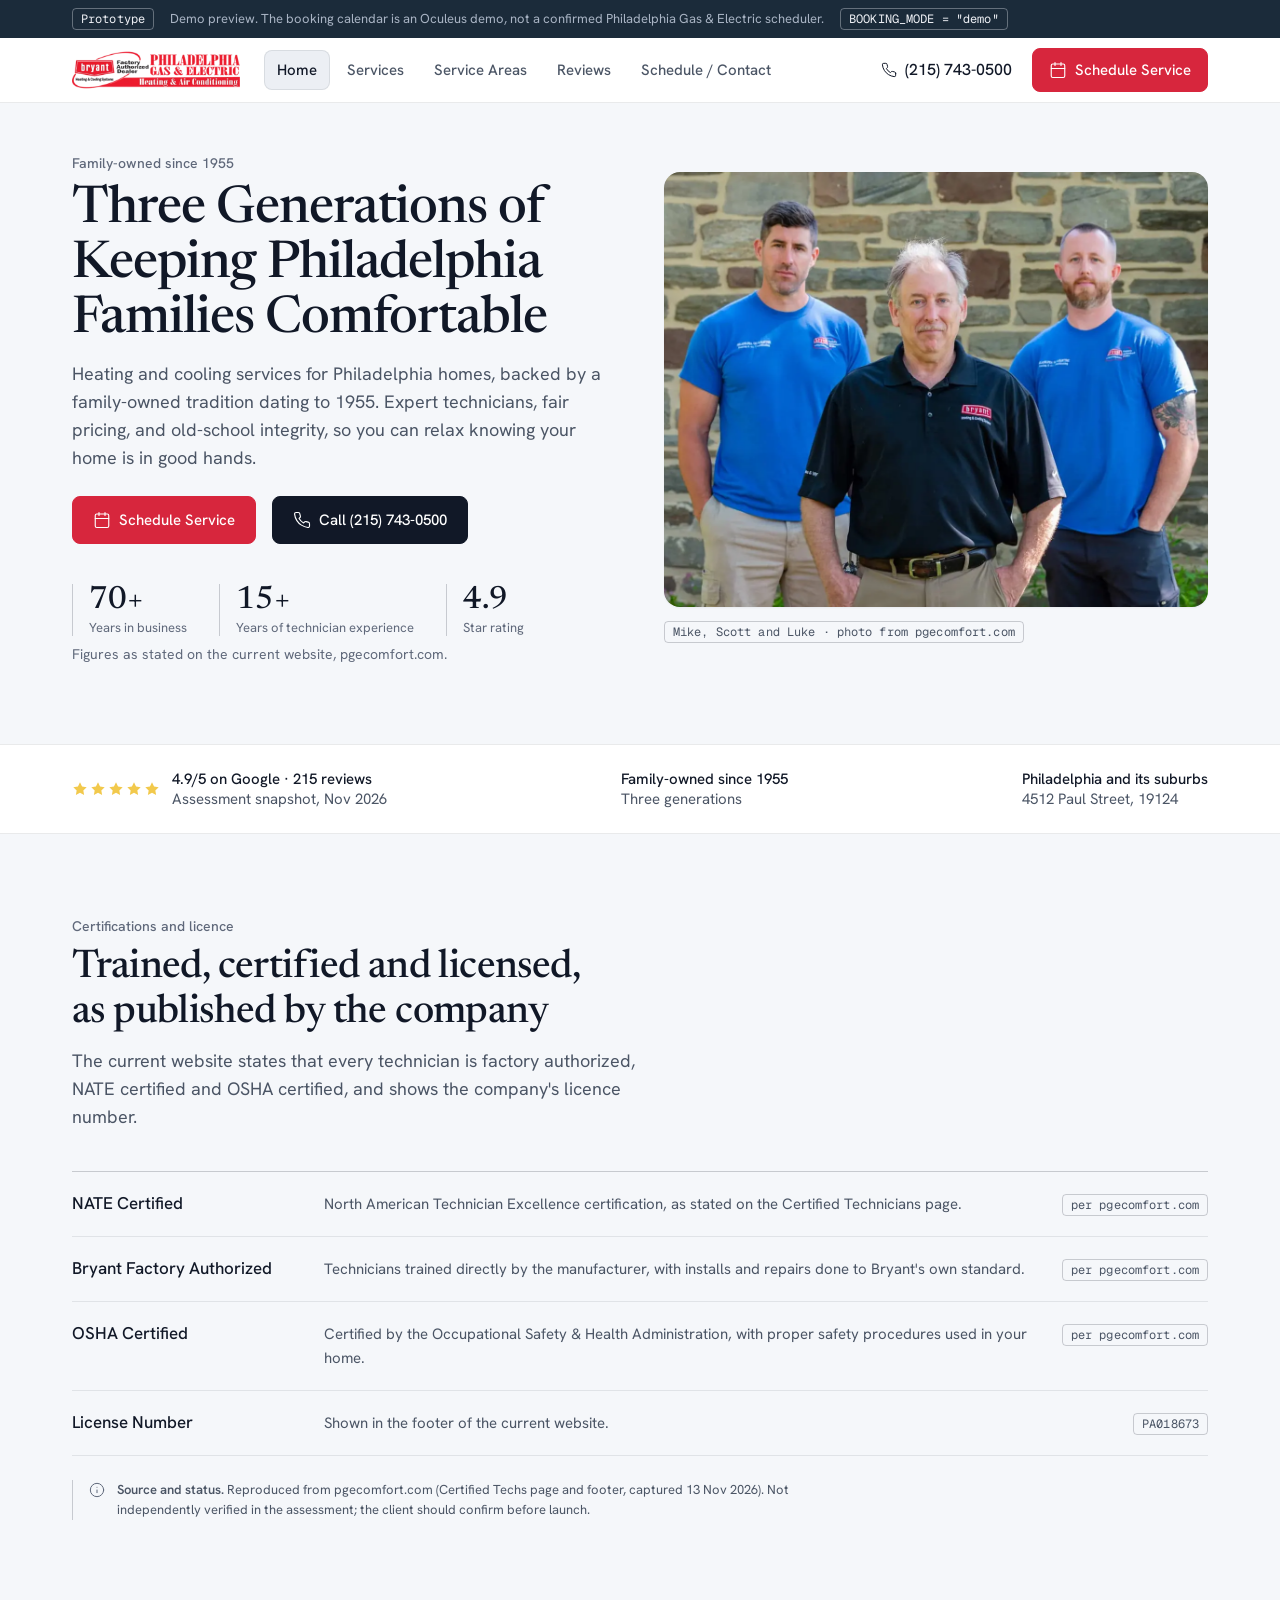
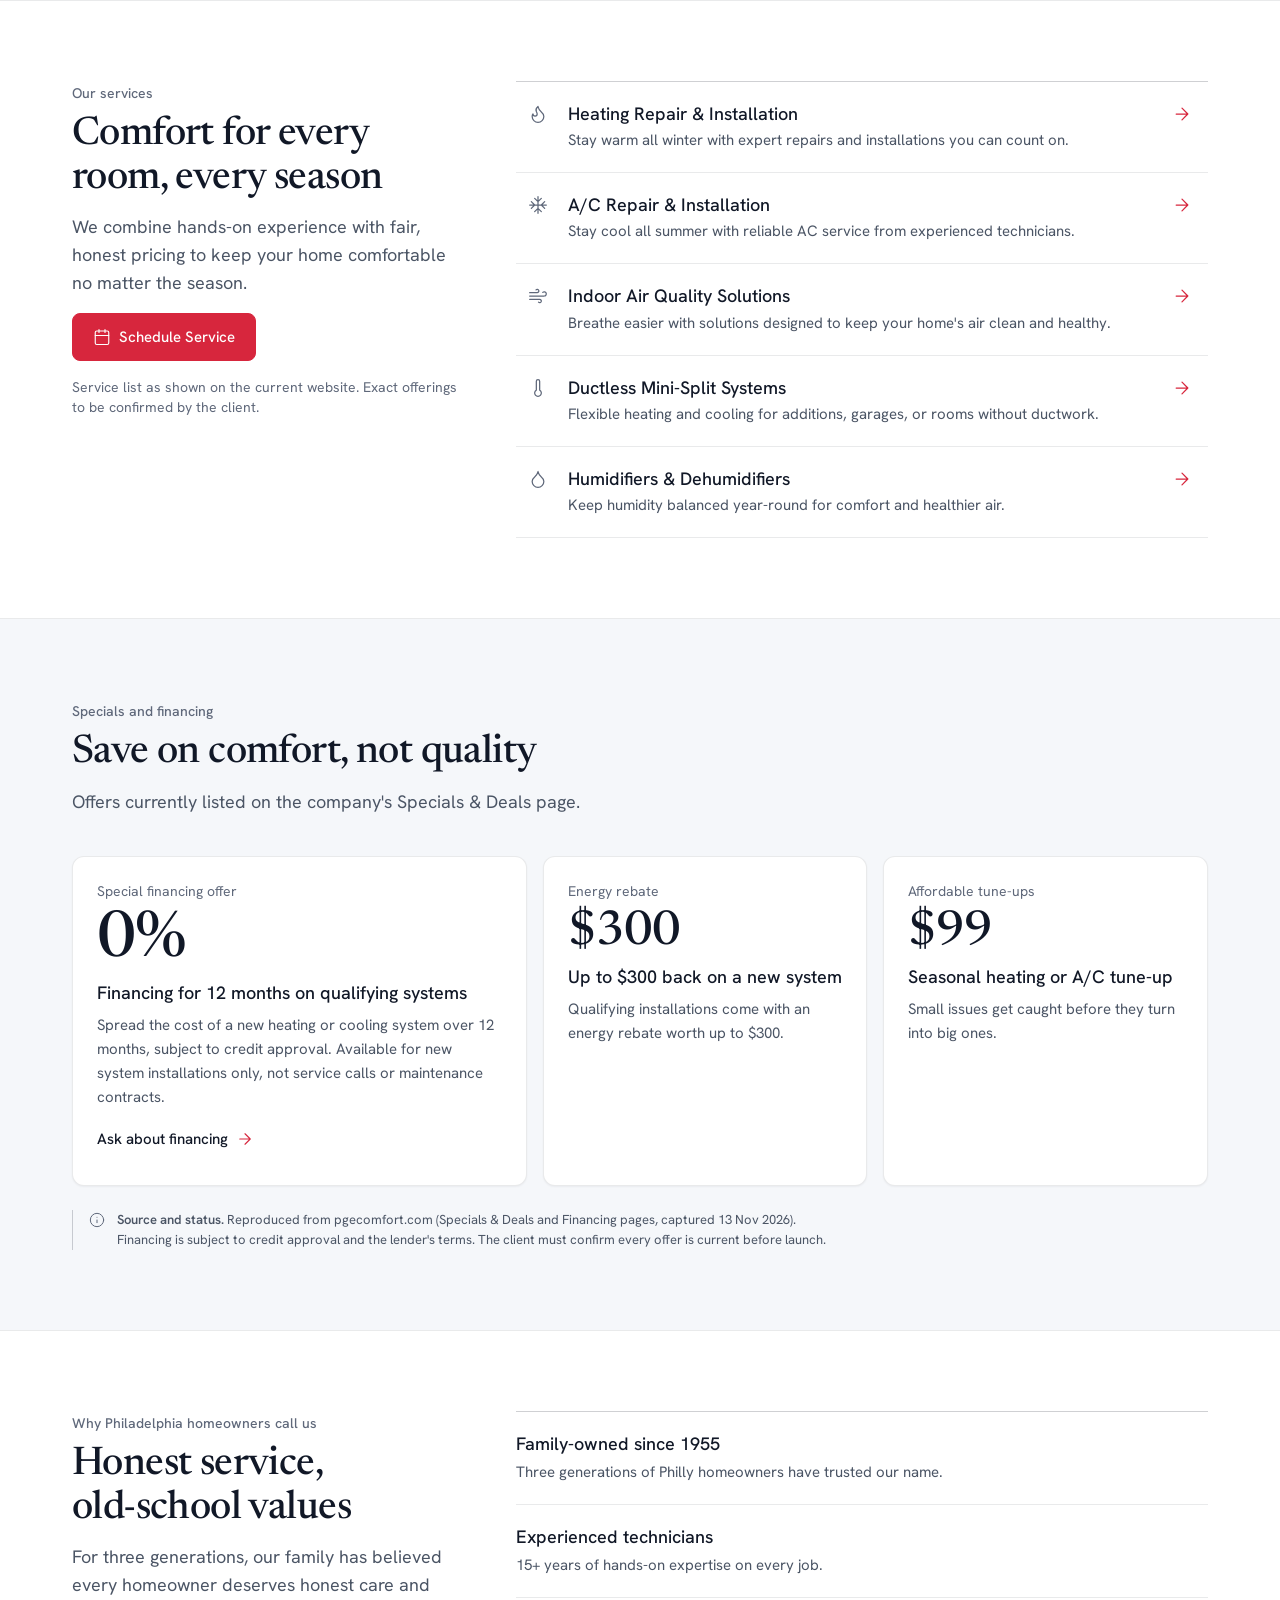
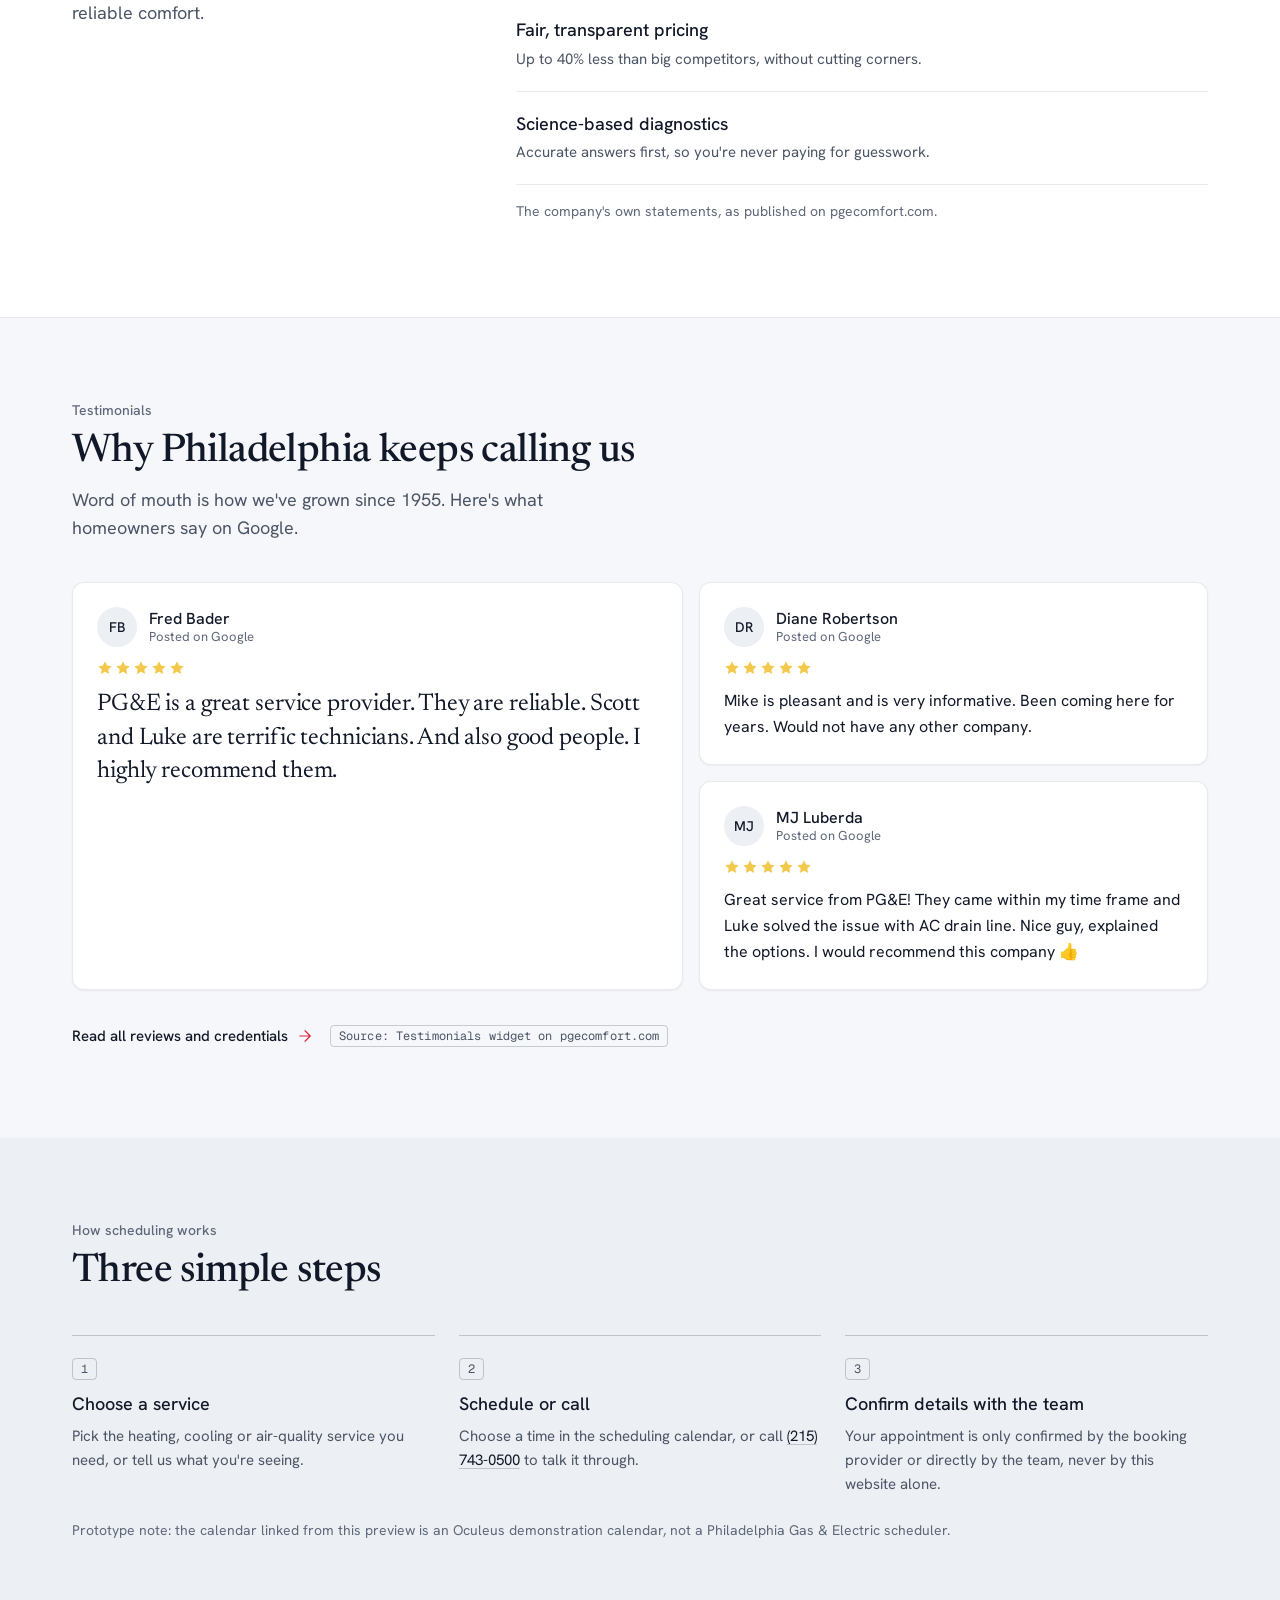
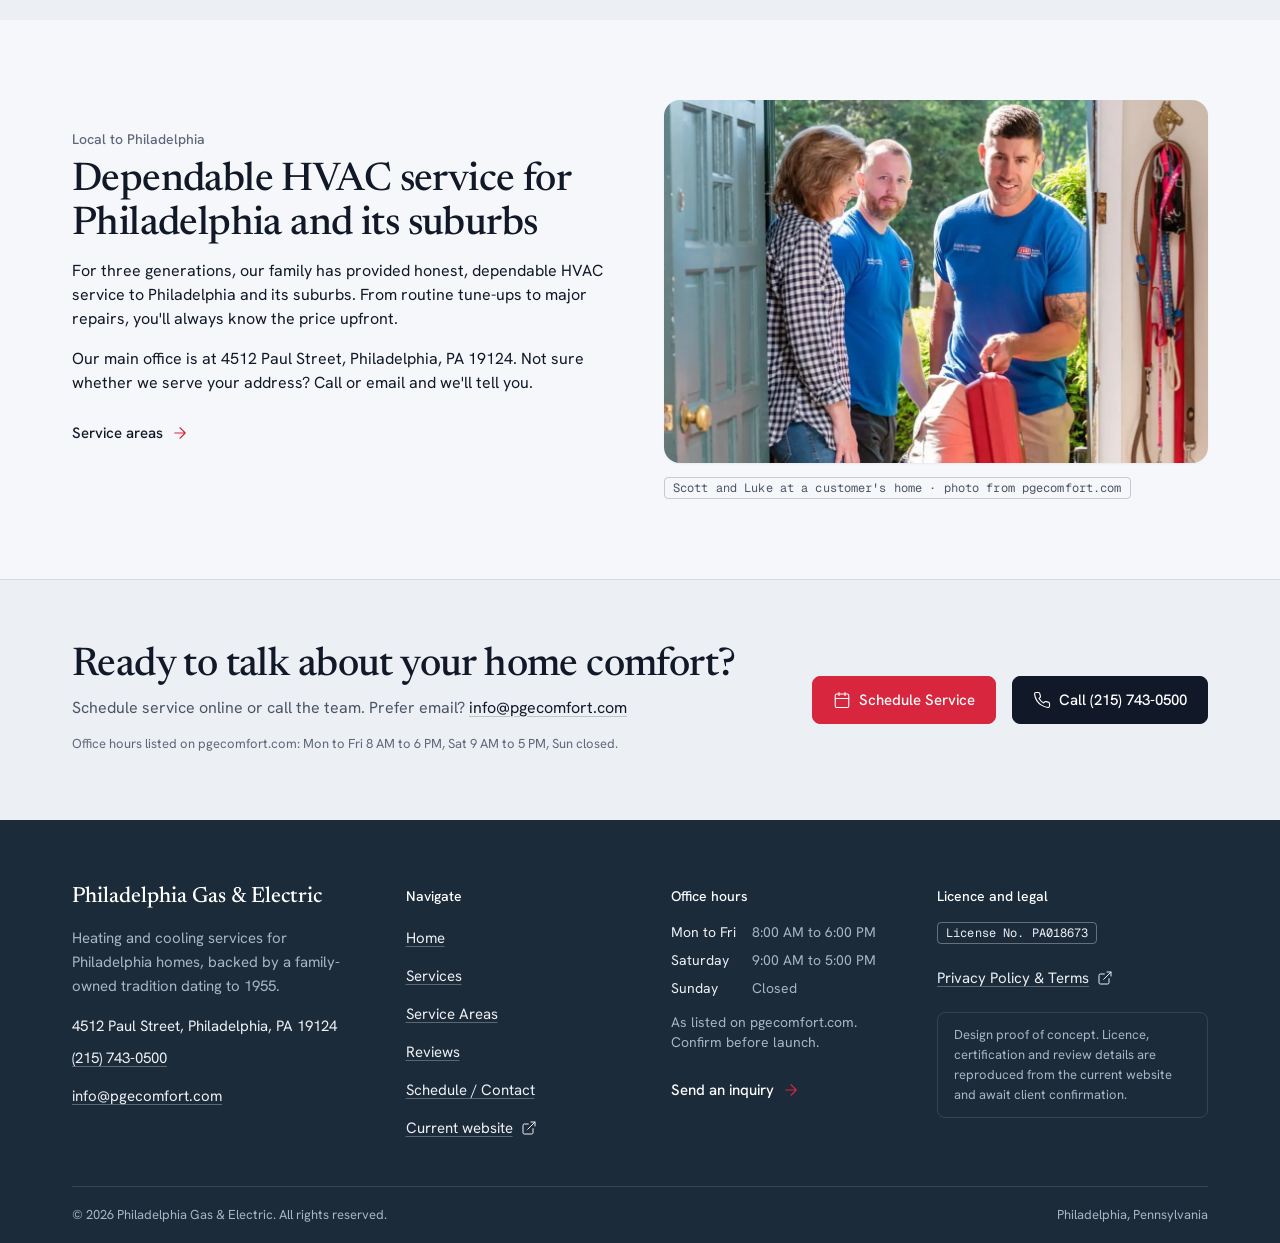
==== commit 17c0274c: "Restyle with unslop method: real brand red, slate neutrals, real photos - Direction: steady, plainsp" ====
--- a/index.html
+++ b/index.html
@@ -26,9 +26,9 @@
 
 <div class="demo-bar" data-demo-only role="note" aria-label="Prototype notice">
   <div class="container">
-    <strong>Prototype</strong>
+    <span class="plate">Prototype</span>
     <span>Demo preview. The booking calendar is an Oculeus demo, not a confirmed Philadelphia Gas &amp; Electric scheduler.</span>
-    <span class="mode">BOOKING_MODE = “<span data-booking-mode-text>demo</span>”</span>
+    <span class="plate mode">BOOKING_MODE = "<span data-booking-mode-text>demo</span>"</span>
   </div>
 </div>
 
@@ -61,240 +61,296 @@
   <div class="drawer" id="mobile-menu" hidden>
     <nav aria-label="Mobile">
       <ul>
-        <li><a href="index.html" aria-current="page">Home</a></li>
-        <li><a href="services.html">Services</a></li>
-        <li><a href="service-areas.html">Service Areas</a></li>
-        <li><a href="reviews.html">Reviews</a></li>
-        <li><a href="schedule-service.html">Schedule / Contact</a></li>
+        <li><a href="index.html" aria-current="page">Home <svg class="icon" aria-hidden="true" focusable="false"><use href="#i-arrow-right"/></svg></a></li>
+        <li><a href="services.html">Services <svg class="icon" aria-hidden="true" focusable="false"><use href="#i-arrow-right"/></svg></a></li>
+        <li><a href="service-areas.html">Service Areas <svg class="icon" aria-hidden="true" focusable="false"><use href="#i-arrow-right"/></svg></a></li>
+        <li><a href="reviews.html">Reviews <svg class="icon" aria-hidden="true" focusable="false"><use href="#i-arrow-right"/></svg></a></li>
+        <li><a href="schedule-service.html">Schedule / Contact <svg class="icon" aria-hidden="true" focusable="false"><use href="#i-arrow-right"/></svg></a></li>
       </ul>
     </nav>
     <div class="drawer-actions">
       <a class="btn " href="https://cal.com/oculeus-ltd/us-gmt" data-booking target="_blank" rel="noopener noreferrer"><svg class="icon" aria-hidden="true" focusable="false"><use href="#i-calendar"/></svg><span>Schedule Service</span></a>
-      <a class="btn btn--line" href="tel:2157430500" data-phone><svg class="icon" aria-hidden="true" focusable="false"><use href="#i-phone"/></svg><span>Call (215) 743-0500</span></a>
+      <a class="btn btn--ink" href="tel:2157430500" data-phone><svg class="icon" aria-hidden="true" focusable="false"><use href="#i-phone"/></svg><span>Call (215) 743-0500</span></a>
     </div>
     <p class="drawer-meta">Prefer email? <a href="mailto:info@pgecomfort.com" data-email>info@pgecomfort.com</a></p>
   </div>
 </header>
 
 <main id="main">
-<!-- ============ HERO: Stage ============ -->
+<!-- ============ HERO ============ -->
 <section class="hero" aria-labelledby="hero-title">
-  <div class="container stage">
-    <div class="stage-copy">
+  <div class="container hero-grid">
+    <div class="hero-copy">
+      <span class="eyebrow">Family-owned since 1955</span>
       <h1 id="hero-title">Three Generations of Keeping Philadelphia Families Comfortable</h1>
-      <p class="lead">Heating and cooling services for Philadelphia homes, backed by a family-owned tradition dating to 1955.</p>
-      <div class="actions">
+      <p class="lead">Heating and cooling services for Philadelphia homes, backed by a family-owned tradition dating to 1955. Expert technicians, fair pricing, and old-school integrity, so you can relax knowing your home is in good hands.</p>
+      <div class="btn-row">
         <a class="btn " href="https://cal.com/oculeus-ltd/us-gmt" data-booking target="_blank" rel="noopener noreferrer"><svg class="icon" aria-hidden="true" focusable="false"><use href="#i-calendar"/></svg><span>Schedule Service</span></a>
-        <a class="btn btn--line" href="tel:2157430500" data-phone><svg class="icon" aria-hidden="true" focusable="false"><use href="#i-phone"/></svg><span>Call (215) 743-0500</span></a>
-      </div>
-    </div>
-    <figure class="stage-photo">
-      <div class="frame"><img src="assets/img/team-owner-technicians.webp" width="1400" height="934" alt="Owner Mike with technicians Scott and Luke standing in front of a stone wall" fetchpriority="high"></div>
-      <figcaption>Mike, Scott and Luke. Photo from pgecomfort.com.</figcaption>
+        <a class="btn btn--ink" href="tel:2157430500" data-phone><svg class="icon" aria-hidden="true" focusable="false"><use href="#i-phone"/></svg><span>Call (215) 743-0500</span></a>
+      </div>
+      <dl class="figures">
+        <div class="figure"><dt>Years in business</dt><dd>70+</dd></div>
+        <div class="figure"><dt>Years of technician experience</dt><dd>15+</dd></div>
+        <div class="figure"><dt>Star rating</dt><dd>4.9</dd></div>
+      </dl>
+      <p class="muted small" style="margin:0">Figures as stated on the current website, pgecomfort.com.</p>
+    </div>
+
+    <figure class="photo">
+      <div class="photo-frame" style="aspect-ratio:5/4">
+        <img src="assets/img/team-owner-technicians.webp" width="1400" height="934" alt="Owner Mike with technicians Scott and Luke standing in front of a stone wall" fetchpriority="high" style="object-position:50% 22%">
+      </div>
+      <figcaption><span class="plate">Mike, Scott and Luke · photo from pgecomfort.com</span></figcaption>
     </figure>
   </div>
 </section>
 
-<!-- ============ FIGURES ============ -->
-<section class="section band" aria-label="The company in figures">
-  <div class="container">
-    <dl class="figures">
-      <div><dt>Years in business</dt><dd>70+</dd></div>
-      <div><dt>Years of technician experience</dt><dd>15+</dd></div>
-      <div><dt>Google rating, from 215 reviews</dt><dd>4.9</dd></div>
-      <div><dt>Family-owned since</dt><dd>1955</dd></div>
-    </dl>
-    <p class="sec-note">Years in business and technician experience are the company’s own figures on pgecomfort.com. The rating and review count are the assessment’s November 2026 snapshot of Google reviews.</p>
-  </div>
-</section>
-
-<!-- ============ SERVICES: Rows ============ -->
-<section class="section" id="services" aria-labelledby="svc-title">
-  <div class="container rows--head">
-    <div class="head">
+<!-- ============ TRUST STRIP ============ -->
+<section class="trust-strip" aria-label="Trust highlights">
+  <div class="container trust-row">
+    <div class="trust-item">
+      <span class="stars" role="img" aria-label="5 out of 5 stars"><svg class="icon icon--fill" aria-hidden="true" focusable="false"><use href="#i-star"/></svg><svg class="icon icon--fill" aria-hidden="true" focusable="false"><use href="#i-star"/></svg><svg class="icon icon--fill" aria-hidden="true" focusable="false"><use href="#i-star"/></svg><svg class="icon icon--fill" aria-hidden="true" focusable="false"><use href="#i-star"/></svg><svg class="icon icon--fill" aria-hidden="true" focusable="false"><use href="#i-star"/></svg></span>
+      <div><strong>4.9/5 on Google · 215 reviews</strong>Assessment snapshot, Nov 2026</div>
+    </div>
+    <div class="trust-item">
+      <div><strong>Family-owned since 1955</strong>Three generations</div>
+    </div>
+    <div class="trust-item">
+      <div><strong>Philadelphia and its suburbs</strong>4512 Paul Street, 19124</div>
+    </div>
+  </div>
+</section>
+
+<!-- ============ CREDENTIALS ============ -->
+<section class="section" aria-labelledby="cred-title">
+  <div class="container">
+    <div class="section-head">
+      <span class="eyebrow">Certifications and licence</span>
+      <h2 id="cred-title">Trained, certified and licensed, as published by the company</h2>
+      <p class="lead">The current website states that every technician is factory authorized, NATE certified and OSHA certified, and shows the company's licence number.</p>
+    </div>
+
+    <div class="specs">
+      <article class="spec">
+        <h3>NATE Certified</h3>
+        <p>North American Technician Excellence certification, as stated on the Certified Technicians page.</p>
+        <span class="plate">per pgecomfort.com</span>
+      </article>
+      <article class="spec">
+        <h3>Bryant Factory Authorized</h3>
+        <p>Technicians trained directly by the manufacturer, with installs and repairs done to Bryant's own standard.</p>
+        <span class="plate">per pgecomfort.com</span>
+      </article>
+      <article class="spec">
+        <h3>OSHA Certified</h3>
+        <p>Certified by the Occupational Safety &amp; Health Administration, with proper safety procedures used in your home.</p>
+        <span class="plate">per pgecomfort.com</span>
+      </article>
+      <article class="spec">
+        <h3>License Number</h3>
+        <p>Shown in the footer of the current website.</p>
+        <span class="plate">PA018673</span>
+      </article>
+    </div>
+
+    <div class="source" role="note">
+      <svg class="icon" aria-hidden="true" focusable="false"><use href="#i-info"/></svg>
+      <p><strong>Source and status.</strong> Reproduced from pgecomfort.com (Certified Techs page and footer, captured 13 Nov 2026). Not independently verified in the assessment; the client should confirm before launch.</p>
+    </div>
+  </div>
+</section>
+
+<!-- ============ SERVICES ============ -->
+<section class="section section--surface" id="services" aria-labelledby="svc-title">
+  <div class="container svc-layout">
+    <div class="sticky">
+      <span class="eyebrow">Our services</span>
       <h2 id="svc-title">Comfort for every room, every season</h2>
       <p class="lead">We combine hands-on experience with fair, honest pricing to keep your home comfortable no matter the season.</p>
-      <div class="actions"><a class="btn " href="https://cal.com/oculeus-ltd/us-gmt" data-booking target="_blank" rel="noopener noreferrer"><svg class="icon" aria-hidden="true" focusable="false"><use href="#i-calendar"/></svg><span>Schedule Service</span></a></div>
-      <small>Service list as shown on the current website. Exact offerings to be confirmed by the client.</small>
-    </div>
-    <div class="rows">
-      <a class="row" href="services.html#heating"><h3>Heating Repair &amp; Installation</h3><div class="row-body"><p>Stay warm all winter with expert repairs and installations you can count on.</p><span class="go">See heating details</span></div></a>
-      <a class="row" href="services.html#cooling"><h3>A/C Repair &amp; Installation</h3><div class="row-body"><p>Stay cool all summer with reliable AC service from experienced technicians.</p><span class="go">See cooling details</span></div></a>
-      <a class="row" href="services.html#air-quality"><h3>Indoor Air Quality Solutions</h3><div class="row-body"><p>Breathe easier with solutions designed to keep your home’s air clean and healthy.</p><span class="go">See air quality details</span></div></a>
-      <a class="row" href="services.html#mini-splits"><h3>Ductless Mini-Split Systems</h3><div class="row-body"><p>Flexible heating and cooling for additions, garages, or rooms without ductwork.</p><span class="go">See mini-split details</span></div></a>
-      <a class="row" href="services.html#humidity"><h3>Humidifiers &amp; Dehumidifiers</h3><div class="row-body"><p>Keep humidity balanced year-round for comfort and healthier air.</p><span class="go">See humidity details</span></div></a>
-    </div>
-  </div>
-</section>
-
-<!-- ============ CREDENTIALS: Table ============ -->
-<section class="section section--m band" aria-labelledby="cred-title">
-  <div class="container">
-    <div class="head head--wide">
-      <h2 id="cred-title">Certified and licensed</h2>
-      <p class="lead">The current website states that every technician is factory authorized, NATE certified and OSHA certified, and shows the company’s licence number.</p>
-    </div>
-    <table class="table">
-      <caption class="visually-hidden">Certifications and licence number as published on pgecomfort.com</caption>
-      <tbody>
-        <tr><th scope="row">NATE Certified</th><td>North American Technician Excellence certification, as stated on the Certified Technicians page.</td><td>Source: pgecomfort.com</td></tr>
-        <tr><th scope="row">Bryant Factory Authorized</th><td>Technicians trained directly by the manufacturer, with installs and repairs done to Bryant’s own standard.</td><td>Source: pgecomfort.com</td></tr>
-        <tr><th scope="row">OSHA Certified</th><td>Certified by the Occupational Safety &amp; Health Administration, with proper safety procedures used in your home.</td><td>Source: pgecomfort.com</td></tr>
-        <tr><th scope="row">License Number</th><td class="id">PA018673</td><td>Source: pgecomfort.com footer</td></tr>
-      </tbody>
-    </table>
-    <p class="sec-note"><strong>Source and status.</strong> Reproduced from pgecomfort.com (Certified Techs page and footer, captured 13 Nov 2026). Not independently verified in the assessment; the client should confirm before launch.</p>
-  </div>
-</section>
-
-<!-- ============ WHY: Split ============ -->
-<section class="section section--m" aria-labelledby="why-title">
-  <div class="container split split--photo-left">
-    <figure class="photo">
-      <div class="frame" style="aspect-ratio:3/2"><img src="assets/img/technicians-at-door.webp" width="1100" height="733" alt="Two technicians greeting a homeowner at her front door" loading="lazy"></div>
-      <figcaption>Scott and Luke at a customer’s home. Photo from pgecomfort.com.</figcaption>
-    </figure>
-    <div class="split-copy">
+      <div class="btn-row">
+        <a class="btn " href="https://cal.com/oculeus-ltd/us-gmt" data-booking target="_blank" rel="noopener noreferrer"><svg class="icon" aria-hidden="true" focusable="false"><use href="#i-calendar"/></svg><span>Schedule Service</span></a>
+      </div>
+      <p class="muted small" style="margin-top:var(--s4)">Service list as shown on the current website. Exact offerings to be confirmed by the client.</p>
+    </div>
+
+    <div class="svc-list">
+      <a class="svc-row" href="services.html#heating"><svg class="icon" aria-hidden="true" focusable="false"><use href="#i-flame"/></svg><div><h3>Heating Repair &amp; Installation</h3><p>Stay warm all winter with expert repairs and installations you can count on.</p></div><svg class="icon go" aria-hidden="true" focusable="false"><use href="#i-arrow-right"/></svg></a>
+      <a class="svc-row" href="services.html#cooling"><svg class="icon" aria-hidden="true" focusable="false"><use href="#i-snowflake"/></svg><div><h3>A/C Repair &amp; Installation</h3><p>Stay cool all summer with reliable AC service from experienced technicians.</p></div><svg class="icon go" aria-hidden="true" focusable="false"><use href="#i-arrow-right"/></svg></a>
+      <a class="svc-row" href="services.html#air-quality"><svg class="icon" aria-hidden="true" focusable="false"><use href="#i-wind"/></svg><div><h3>Indoor Air Quality Solutions</h3><p>Breathe easier with solutions designed to keep your home's air clean and healthy.</p></div><svg class="icon go" aria-hidden="true" focusable="false"><use href="#i-arrow-right"/></svg></a>
+      <a class="svc-row" href="services.html#mini-splits"><svg class="icon" aria-hidden="true" focusable="false"><use href="#i-thermometer"/></svg><div><h3>Ductless Mini-Split Systems</h3><p>Flexible heating and cooling for additions, garages, or rooms without ductwork.</p></div><svg class="icon go" aria-hidden="true" focusable="false"><use href="#i-arrow-right"/></svg></a>
+      <a class="svc-row" href="services.html#humidity"><svg class="icon" aria-hidden="true" focusable="false"><use href="#i-droplet"/></svg><div><h3>Humidifiers &amp; Dehumidifiers</h3><p>Keep humidity balanced year-round for comfort and healthier air.</p></div><svg class="icon go" aria-hidden="true" focusable="false"><use href="#i-arrow-right"/></svg></a>
+    </div>
+  </div>
+</section>
+
+<!-- ============ OFFERS ============ -->
+<section class="section" aria-labelledby="offers-title">
+  <div class="container">
+    <div class="section-head">
+      <span class="eyebrow">Specials and financing</span>
+      <h2 id="offers-title">Save on comfort, not quality</h2>
+      <p class="lead">Offers currently listed on the company's Specials &amp; Deals page.</p>
+    </div>
+
+    <div class="offers">
+      <article class="offer offer--lead">
+        <span class="muted small">Special financing offer</span>
+        <div class="fig">0%</div>
+        <h3>Financing for 12 months on qualifying systems</h3>
+        <p>Spread the cost of a new heating or cooling system over 12 months, subject to credit approval. Available for new system installations only, not service calls or maintenance contracts.</p>
+        <a class="link" href="tel:2157430500" data-phone>Ask about financing <svg class="icon" aria-hidden="true" focusable="false"><use href="#i-arrow-right"/></svg></a>
+      </article>
+      <article class="offer">
+        <span class="muted small">Energy rebate</span>
+        <div class="fig">$300</div>
+        <h3>Up to $300 back on a new system</h3>
+        <p>Qualifying installations come with an energy rebate worth up to $300.</p>
+      </article>
+      <article class="offer">
+        <span class="muted small">Affordable tune-ups</span>
+        <div class="fig">$99</div>
+        <h3>Seasonal heating or A/C tune-up</h3>
+        <p>Small issues get caught before they turn into big ones.</p>
+      </article>
+    </div>
+
+    <div class="source" role="note">
+      <svg class="icon" aria-hidden="true" focusable="false"><use href="#i-info"/></svg>
+      <p><strong>Source and status.</strong> Reproduced from pgecomfort.com (Specials &amp; Deals and Financing pages, captured 13 Nov 2026). Financing is subject to credit approval and the lender's terms. The client must confirm every offer is current before launch.</p>
+    </div>
+  </div>
+</section>
+
+<!-- ============ WHY US ============ -->
+<section class="section section--surface" aria-labelledby="why-title">
+  <div class="container svc-layout">
+    <div class="sticky">
+      <span class="eyebrow">Why Philadelphia homeowners call us</span>
       <h2 id="why-title">Honest service, old-school values</h2>
       <p class="lead">For three generations, our family has believed every homeowner deserves honest care and reliable comfort.</p>
-      <p>Expert technicians, fair pricing, and old-school integrity, so you can relax knowing your home is in good hands.</p>
+    </div>
+    <div>
       <div class="facts">
         <div class="fact"><h3>Family-owned since 1955</h3><p>Three generations of Philly homeowners have trusted our name.</p></div>
         <div class="fact"><h3>Experienced technicians</h3><p>15+ years of hands-on expertise on every job.</p></div>
         <div class="fact"><h3>Fair, transparent pricing</h3><p>Up to 40% less than big competitors, without cutting corners.</p></div>
-        <div class="fact"><h3>Science-based diagnostics</h3><p>Accurate answers first, so you’re never paying for guesswork.</p></div>
-      </div>
-      <small>The company’s own statements, as published on pgecomfort.com.</small>
-    </div>
-  </div>
-</section>
-
-<!-- ============ REVIEWS: Rail ============ -->
-<section class="section section--m band" aria-labelledby="rev-title">
-  <div class="container">
-    <div class="head">
+        <div class="fact"><h3>Science-based diagnostics</h3><p>Accurate answers first, so you're never paying for guesswork.</p></div>
+      </div>
+      <p class="muted small" style="margin-top:var(--s4)">The company's own statements, as published on pgecomfort.com.</p>
+    </div>
+  </div>
+</section>
+
+<!-- ============ REVIEWS PREVIEW ============ -->
+<section class="section" aria-labelledby="rev-title">
+  <div class="container">
+    <div class="section-head">
+      <span class="eyebrow">Testimonials</span>
       <h2 id="rev-title">Why Philadelphia keeps calling us</h2>
-      <p class="lead">Word of mouth is how we’ve grown since 1955. Here’s what homeowners say on Google.</p>
-    </div>
-    <div class="rail" role="region" aria-label="Google reviews, scroll sideways" tabindex="0">
+      <p class="lead">Word of mouth is how we've grown since 1955. Here's what homeowners say on Google.</p>
+    </div>
+
+    <div class="reviews-feature">
       <figure class="review review--lead">
         <div class="review-head"><span class="avatar" aria-hidden="true">FB</span><div><div class="review-name">Fred Bader</div><div class="review-src">Posted on Google</div></div></div>
         <span class="stars" role="img" aria-label="5 out of 5 stars"><svg class="icon icon--fill" aria-hidden="true" focusable="false"><use href="#i-star"/></svg><svg class="icon icon--fill" aria-hidden="true" focusable="false"><use href="#i-star"/></svg><svg class="icon icon--fill" aria-hidden="true" focusable="false"><use href="#i-star"/></svg><svg class="icon icon--fill" aria-hidden="true" focusable="false"><use href="#i-star"/></svg><svg class="icon icon--fill" aria-hidden="true" focusable="false"><use href="#i-star"/></svg></span>
         <blockquote><p>PG&amp;E is a great service provider. They are reliable. Scott and Luke are terrific technicians. And also good people. I highly recommend them.</p></blockquote>
       </figure>
-      <figure class="review">
-        <div class="review-head"><span class="avatar" aria-hidden="true">DR</span><div><div class="review-name">Diane Robertson</div><div class="review-src">Posted on Google</div></div></div>
-        <span class="stars" role="img" aria-label="5 out of 5 stars"><svg class="icon icon--fill" aria-hidden="true" focusable="false"><use href="#i-star"/></svg><svg class="icon icon--fill" aria-hidden="true" focusable="false"><use href="#i-star"/></svg><svg class="icon icon--fill" aria-hidden="true" focusable="false"><use href="#i-star"/></svg><svg class="icon icon--fill" aria-hidden="true" focusable="false"><use href="#i-star"/></svg><svg class="icon icon--fill" aria-hidden="true" focusable="false"><use href="#i-star"/></svg></span>
-        <blockquote><p>Mike is pleasant and is very informative. Been coming here for years. Would not have any other company.</p></blockquote>
-      </figure>
-      <figure class="review">
-        <div class="review-head"><span class="avatar" aria-hidden="true">SC</span><div><div class="review-name">Steve Cooper</div><div class="review-src">Posted on Google</div></div></div>
-        <span class="stars" role="img" aria-label="5 out of 5 stars"><svg class="icon icon--fill" aria-hidden="true" focusable="false"><use href="#i-star"/></svg><svg class="icon icon--fill" aria-hidden="true" focusable="false"><use href="#i-star"/></svg><svg class="icon icon--fill" aria-hidden="true" focusable="false"><use href="#i-star"/></svg><svg class="icon icon--fill" aria-hidden="true" focusable="false"><use href="#i-star"/></svg><svg class="icon icon--fill" aria-hidden="true" focusable="false"><use href="#i-star"/></svg></span>
-        <blockquote><p>The team at Philadelphia Gas &amp; electric is first rate, from Mindy and Mike on down. The communication to me as a customer is always timely.</p></blockquote>
-      </figure>
-      <figure class="review">
-        <div class="review-head"><span class="avatar" aria-hidden="true">MJ</span><div><div class="review-name">MJ Luberda</div><div class="review-src">Posted on Google</div></div></div>
-        <span class="stars" role="img" aria-label="5 out of 5 stars"><svg class="icon icon--fill" aria-hidden="true" focusable="false"><use href="#i-star"/></svg><svg class="icon icon--fill" aria-hidden="true" focusable="false"><use href="#i-star"/></svg><svg class="icon icon--fill" aria-hidden="true" focusable="false"><use href="#i-star"/></svg><svg class="icon icon--fill" aria-hidden="true" focusable="false"><use href="#i-star"/></svg><svg class="icon icon--fill" aria-hidden="true" focusable="false"><use href="#i-star"/></svg></span>
-        <blockquote><p>Great service from PG&amp;E! They came within my time frame and Luke solved the issue with AC drain line. Nice guy, explained the options. I would recommend this company 👍</p></blockquote>
-      </figure>
-      <figure class="review">
-        <div class="review-head"><span class="avatar" aria-hidden="true">DB</span><div><div class="review-name">Denise Bowman</div><div class="review-src">Posted on Google</div></div></div>
-        <span class="stars" role="img" aria-label="5 out of 5 stars"><svg class="icon icon--fill" aria-hidden="true" focusable="false"><use href="#i-star"/></svg><svg class="icon icon--fill" aria-hidden="true" focusable="false"><use href="#i-star"/></svg><svg class="icon icon--fill" aria-hidden="true" focusable="false"><use href="#i-star"/></svg><svg class="icon icon--fill" aria-hidden="true" focusable="false"><use href="#i-star"/></svg><svg class="icon icon--fill" aria-hidden="true" focusable="false"><use href="#i-star"/></svg></span>
-        <blockquote><p>They installed &amp; serviced my Heater - A/c for the past 31 yrs, always dependable, service is on point.</p></blockquote>
-      </figure>
-      <figure class="review">
-        <div class="review-head"><span class="avatar" aria-hidden="true">DA</span><div><div class="review-name">Diego J Aguirre</div><div class="review-src">Posted on Google</div></div></div>
-        <span class="stars" role="img" aria-label="5 out of 5 stars"><svg class="icon icon--fill" aria-hidden="true" focusable="false"><use href="#i-star"/></svg><svg class="icon icon--fill" aria-hidden="true" focusable="false"><use href="#i-star"/></svg><svg class="icon icon--fill" aria-hidden="true" focusable="false"><use href="#i-star"/></svg><svg class="icon icon--fill" aria-hidden="true" focusable="false"><use href="#i-star"/></svg><svg class="icon icon--fill" aria-hidden="true" focusable="false"><use href="#i-star"/></svg></span>
-        <blockquote><p>Amazing group of professionals, I won’t hesitate to recommend them. Their professionalism and competitive pricing.</p></blockquote>
-      </figure>
-      <figure class="review">
-        <div class="review-head"><span class="avatar" aria-hidden="true">LR</span><div><div class="review-name">L Ridge</div><div class="review-src">Posted on Google</div></div></div>
-        <span class="stars" role="img" aria-label="5 out of 5 stars"><svg class="icon icon--fill" aria-hidden="true" focusable="false"><use href="#i-star"/></svg><svg class="icon icon--fill" aria-hidden="true" focusable="false"><use href="#i-star"/></svg><svg class="icon icon--fill" aria-hidden="true" focusable="false"><use href="#i-star"/></svg><svg class="icon icon--fill" aria-hidden="true" focusable="false"><use href="#i-star"/></svg><svg class="icon icon--fill" aria-hidden="true" focusable="false"><use href="#i-star"/></svg></span>
-        <blockquote><p>I’ve been very happy with the professional and knowledgeable care, I’ve received from Phila. Gas and Electric for 15 years! I would recommend them highly for heater and air conditioning service.</p></blockquote>
-      </figure>
-    </div>
-    <div class="actions" style="margin-top:var(--space-lg)">
-      <a class="link" href="reviews.html">Read all reviews and credentials</a>
-    </div>
-    <p class="sec-note">Reviewer names, text and 5-star display are reproduced from the Testimonials widget on pgecomfort.com (Trustindex, source Google), captured 13 Nov 2026.</p>
-  </div>
-</section>
-
-<!-- ============ OFFERS ============ -->
-<section class="section section--m" aria-labelledby="offers-title">
-  <div class="container">
-    <div class="head">
-      <h2 id="offers-title">Save on comfort, not quality</h2>
-      <p class="lead">Offers currently listed on the company’s Specials &amp; Deals page.</p>
-    </div>
-    <div class="offers">
-      <article class="offer-lead">
-        <span class="muted">Special financing offer</span>
-        <div class="fig">0%</div>
-        <h3>Financing for 12 months on qualifying systems</h3>
-        <p>Spread the cost of a new heating or cooling system over 12 months, subject to credit approval. Available for new system installations only, not service calls or maintenance contracts.</p>
-        <div class="actions"><a class="link" href="tel:2157430500" data-phone>Ask about financing</a></div>
-      </article>
-      <div>
-        <article class="offer-small">
-          <span class="muted">Energy rebate</span>
-          <div class="fig">$300</div>
-          <p>Up to $300 back on a new system. Qualifying installations come with an energy rebate worth up to $300.</p>
-        </article>
-        <article class="offer-small">
-          <span class="muted">Affordable tune-ups</span>
-          <div class="fig">$99</div>
-          <p>Seasonal heating or A/C tune-up, so small issues get caught before they turn into big ones.</p>
-        </article>
-      </div>
-    </div>
-    <p class="sec-note"><strong>Source and status.</strong> Reproduced from pgecomfort.com (Specials &amp; Deals and Financing pages, captured 13 Nov 2026). Financing is subject to credit approval and the lender’s terms. The client must confirm every offer is current before launch.</p>
-  </div>
-</section>
-
-<!-- ============ CLOSE: hours, address, booking ============ -->
-<section class="section section--m band" id="close" aria-labelledby="cta-title">
-  <div class="container close">
-    <div class="close-copy">
+      <div class="reviews-stack">
+        <figure class="review">
+          <div class="review-head"><span class="avatar" aria-hidden="true">DR</span><div><div class="review-name">Diane Robertson</div><div class="review-src">Posted on Google</div></div></div>
+          <span class="stars" role="img" aria-label="5 out of 5 stars"><svg class="icon icon--fill" aria-hidden="true" focusable="false"><use href="#i-star"/></svg><svg class="icon icon--fill" aria-hidden="true" focusable="false"><use href="#i-star"/></svg><svg class="icon icon--fill" aria-hidden="true" focusable="false"><use href="#i-star"/></svg><svg class="icon icon--fill" aria-hidden="true" focusable="false"><use href="#i-star"/></svg><svg class="icon icon--fill" aria-hidden="true" focusable="false"><use href="#i-star"/></svg></span>
+          <blockquote><p>Mike is pleasant and is very informative. Been coming here for years. Would not have any other company.</p></blockquote>
+        </figure>
+        <figure class="review">
+          <div class="review-head"><span class="avatar" aria-hidden="true">MJ</span><div><div class="review-name">MJ Luberda</div><div class="review-src">Posted on Google</div></div></div>
+          <span class="stars" role="img" aria-label="5 out of 5 stars"><svg class="icon icon--fill" aria-hidden="true" focusable="false"><use href="#i-star"/></svg><svg class="icon icon--fill" aria-hidden="true" focusable="false"><use href="#i-star"/></svg><svg class="icon icon--fill" aria-hidden="true" focusable="false"><use href="#i-star"/></svg><svg class="icon icon--fill" aria-hidden="true" focusable="false"><use href="#i-star"/></svg><svg class="icon icon--fill" aria-hidden="true" focusable="false"><use href="#i-star"/></svg></span>
+          <blockquote><p>Great service from PG&amp;E! They came within my time frame and Luke solved the issue with AC drain line. Nice guy, explained the options. I would recommend this company 👍</p></blockquote>
+        </figure>
+      </div>
+    </div>
+
+    <div class="btn-row" style="margin-top:var(--s6)">
+      <a class="link" href="reviews.html">Read all reviews and credentials <svg class="icon" aria-hidden="true" focusable="false"><use href="#i-arrow-right"/></svg></a>
+      <span class="plate">Source: Testimonials widget on pgecomfort.com</span>
+    </div>
+  </div>
+</section>
+
+<!-- ============ HOW IT WORKS ============ -->
+<section class="section section--raised" aria-labelledby="how-title">
+  <div class="container">
+    <div class="section-head">
+      <span class="eyebrow">How scheduling works</span>
+      <h2 id="how-title">Three simple steps</h2>
+    </div>
+    <ol class="steps">
+      <li class="step">
+        <span class="plate">1</span>
+        <h3>Choose a service</h3>
+        <p>Pick the heating, cooling or air-quality service you need, or tell us what you're seeing.</p>
+      </li>
+      <li class="step">
+        <span class="plate">2</span>
+        <h3>Schedule or call</h3>
+        <p>Choose a time in the scheduling calendar, or call <a href="tel:2157430500" data-phone>(215) 743-0500</a> to talk it through.</p>
+      </li>
+      <li class="step">
+        <span class="plate">3</span>
+        <h3>Confirm details with the team</h3>
+        <p>Your appointment is only confirmed by the booking provider or directly by the team, never by this website alone.</p>
+      </li>
+    </ol>
+    <p class="muted small" style="margin:var(--s6) 0 0" data-demo-only>Prototype note: the calendar linked from this preview is an Oculeus demonstration calendar, not a Philadelphia Gas &amp; Electric scheduler.</p>
+  </div>
+</section>
+
+<!-- ============ LOCAL ============ -->
+<section class="section" aria-labelledby="phl-title">
+  <div class="container split">
+    <div>
+      <span class="eyebrow">Local to Philadelphia</span>
+      <h2 id="phl-title">Dependable HVAC service for Philadelphia and its suburbs</h2>
+      <p>For three generations, our family has provided honest, dependable HVAC service to Philadelphia and its suburbs. From routine tune-ups to major repairs, you'll always know the price upfront.</p>
+      <p>Our main office is at 4512 Paul Street, Philadelphia, PA 19124. Not sure whether we serve your address? Call or email and we'll tell you.</p>
+      <p><a class="link" href="service-areas.html">Service areas <svg class="icon" aria-hidden="true" focusable="false"><use href="#i-arrow-right"/></svg></a></p>
+    </div>
+    <figure class="photo">
+      <div class="photo-frame" style="aspect-ratio:3/2"><img src="assets/img/technicians-at-door.webp" width="1100" height="733" alt="Two technicians greeting a homeowner at her front door" loading="lazy"></div>
+      <figcaption><span class="plate">Scott and Luke at a customer's home · photo from pgecomfort.com</span></figcaption>
+    </figure>
+  </div>
+</section>
+
+<!-- ============ CLOSING CTA ============ -->
+<section class="cta-band" aria-labelledby="cta-title">
+  <div class="container cta-grid">
+    <div>
       <h2 id="cta-title">Ready to talk about your home comfort?</h2>
       <p>Schedule service online or call the team. Prefer email? <a href="mailto:info@pgecomfort.com" data-email>info@pgecomfort.com</a></p>
-      <p>For three generations, our family has provided honest, dependable HVAC service to Philadelphia and its suburbs. From routine tune-ups to major repairs, you’ll always know the price upfront.</p>
-      <div class="actions">
-        <a class="btn " href="https://cal.com/oculeus-ltd/us-gmt" data-booking target="_blank" rel="noopener noreferrer"><svg class="icon" aria-hidden="true" focusable="false"><use href="#i-calendar"/></svg><span>Schedule Service</span></a>
-        <a class="btn btn--line" href="tel:2157430500" data-phone><svg class="icon" aria-hidden="true" focusable="false"><use href="#i-phone"/></svg><span>Call (215) 743-0500</span></a>
-      </div>
-      <dl class="hours">
-        <dt>Mon to Fri</dt><dd>8:00 AM to 6:00 PM</dd>
-        <dt>Saturday</dt><dd>9:00 AM to 5:00 PM</dd>
-        <dt>Sunday</dt><dd>Closed</dd>
-      </dl>
-      <small>Office hours as listed on pgecomfort.com. Main office: 4512 Paul Street, Philadelphia, PA 19124. Not sure whether we serve your address? Call or email and we’ll tell you. <a href="service-areas.html">Service areas</a></small>
-    </div>
-    <div>
-      <h3 style="margin-bottom:var(--space-md)">How scheduling works</h3>
-      <ol class="steps">
-        <li><div><h4>Choose a service</h4><p>Pick the heating, cooling or air-quality service you need, or tell us what you’re seeing.</p></div></li>
-        <li><div><h4>Schedule or call</h4><p>Choose a time in the scheduling calendar, or call <a href="tel:2157430500" data-phone>(215) 743-0500</a> to talk it through.</p></div></li>
-        <li><div><h4>Confirm details with the team</h4><p>Your appointment is only confirmed by the booking provider or directly by the team, never by this website alone.</p></div></li>
-      </ol>
-      <p class="sec-note" data-demo-only>Prototype note: the calendar linked from this preview is an Oculeus demonstration calendar, not a Philadelphia Gas &amp; Electric scheduler.</p>
+      <p class="cta-note">Office hours listed on pgecomfort.com: Mon to Fri 8 AM to 6 PM, Sat 9 AM to 5 PM, Sun closed.</p>
+    </div>
+    <div class="btn-row">
+      <a class="btn " href="https://cal.com/oculeus-ltd/us-gmt" data-booking target="_blank" rel="noopener noreferrer"><svg class="icon" aria-hidden="true" focusable="false"><use href="#i-calendar"/></svg><span>Schedule Service</span></a>
+      <a class="btn btn--ink" href="tel:2157430500" data-phone><svg class="icon" aria-hidden="true" focusable="false"><use href="#i-phone"/></svg><span>Call (215) 743-0500</span></a>
     </div>
   </div>
 </section>
 
 </main>
-<footer class="site-footer">
-  <div class="container">
-    <div class="footer-mast">
-      <p class="mark">Philadelphia Gas &amp; Electric</p>
-      <address class="footer-list">
-        <span>4512 Paul Street, Philadelphia, PA 19124</span>
-        <a href="tel:2157430500" data-phone>(215) 743-0500</a>
-        <a href="mailto:info@pgecomfort.com" data-email>info@pgecomfort.com</a>
-      </address>
-    </div>
-
-    <div class="footer-cols">
+<footer class="site-footer on-anchor">
+  <div class="container">
+    <div class="footer-grid">
+      <div>
+        <span class="footer-mark">Philadelphia Gas &amp; Electric</span>
+        <p>Heating and cooling services for Philadelphia homes, backed by a family-owned tradition dating to 1955.</p>
+        <address class="footer-list">
+          <span style="color:var(--anchor-text)">4512 Paul Street, Philadelphia, PA 19124</span>
+          <a href="tel:2157430500" data-phone>(215) 743-0500</a>
+          <a href="mailto:info@pgecomfort.com" data-email>info@pgecomfort.com</a>
+        </address>
+      </div>
+
       <div>
         <span class="footer-title">Navigate</span>
         <ul class="footer-list">
@@ -303,33 +359,26 @@
           <li><a href="service-areas.html">Service Areas</a></li>
           <li><a href="reviews.html">Reviews</a></li>
           <li><a href="schedule-service.html">Schedule / Contact</a></li>
-          <li><a href="https://pgecomfort.com/" rel="noopener noreferrer" target="_blank">Current website</a></li>
+          <li><a href="https://pgecomfort.com/" rel="noopener noreferrer" target="_blank">Current website <svg class="icon" aria-hidden="true" focusable="false"><use href="#i-external"/></svg></a></li>
         </ul>
       </div>
 
       <div>
         <span class="footer-title">Office hours</span>
-        <dl class="footer-hours">
+        <dl class="hours">
           <dt>Mon to Fri</dt><dd>8:00 AM to 6:00 PM</dd>
           <dt>Saturday</dt><dd>9:00 AM to 5:00 PM</dd>
           <dt>Sunday</dt><dd>Closed</dd>
         </dl>
-        <p class="small" style="margin-top:var(--space-sm)">As listed on pgecomfort.com. Confirm before launch.</p>
-      </div>
-
-      <div>
-        <span class="footer-title">Questions</span>
-        <ul class="footer-list">
-          <li><a href="https://pgecomfort.com/contact/" data-contact target="_blank" rel="noopener noreferrer">Send an inquiry</a></li>
-          <li><a href="schedule-service.html">Schedule service</a></li>
-        </ul>
+        <p class="small" style="margin-top:var(--s3)">As listed on pgecomfort.com. Confirm before launch.</p>
+        <a class="link" style="color:#fff" href="https://pgecomfort.com/contact/" data-contact target="_blank" rel="noopener noreferrer">Send an inquiry <svg class="icon" aria-hidden="true" focusable="false"><use href="#i-arrow-right"/></svg></a>
       </div>
 
       <div>
         <span class="footer-title">Licence and legal</span>
-        <p>License Number: <strong style="color:var(--color-anchor-ink);font-weight:500">PA018673</strong></p>
+        <p><span class="plate">License No. PA018673</span></p>
         <ul class="footer-list">
-          <li><a href="https://pgecomfort.com/privacy-policy/" target="_blank" rel="noopener noreferrer">Privacy Policy &amp; Terms</a></li>
+          <li><a href="https://pgecomfort.com/privacy-policy/" target="_blank" rel="noopener noreferrer">Privacy Policy &amp; Terms <svg class="icon" aria-hidden="true" focusable="false"><use href="#i-external"/></svg></a></li>
         </ul>
         <div class="footer-note" data-demo-only>
           Design proof of concept. Licence, certification and review details are reproduced from the current website and await client confirmation.
@@ -338,14 +387,14 @@
     </div>
 
     <div class="footer-bottom">
-      <span>© 2026 Philadelphia Gas &amp; Electric</span>
+      <span>© 2026 Philadelphia Gas &amp; Electric. All rights reserved.</span>
       <span>Philadelphia, Pennsylvania</span>
     </div>
   </div>
 </footer>
 
 <div class="dock" role="region" aria-label="Quick actions">
-  <a class="btn btn--line" href="tel:2157430500" data-phone><svg class="icon" aria-hidden="true" focusable="false"><use href="#i-phone"/></svg><span>Call now</span></a>
+  <a class="btn btn--ink" href="tel:2157430500" data-phone><svg class="icon" aria-hidden="true" focusable="false"><use href="#i-phone"/></svg><span>Call now</span></a>
   <a class="btn " href="https://cal.com/oculeus-ltd/us-gmt" data-booking target="_blank" rel="noopener noreferrer"><svg class="icon" aria-hidden="true" focusable="false"><use href="#i-calendar"/></svg><span>Schedule Service</span></a>
 </div>
 
--- a/assets/css/styles.css
+++ b/assets/css/styles.css
@@ -1,358 +1,1692 @@
-/* Hallmark · shape: Photographic · genre: editorial · theme: brand · redesign: full · job: book
- * paper: oklch(97.4% 0.006 250) · accent: #d7263d · display: Newsreader · body: Hanken Grotesk · hero: Stage (/, /services, /service-areas, /reviews), Counter (/schedule-service) · nav: three-part, five real destinations · footer: mast · signature: Mike, Scott and Luke shown at hero scale, named
- * axes: light/roman-serif/chromatic-red · posture: Stage · contrast: pass · fold: pass · v2.0.0 */
-/* Hallmark · pre-emit critique: P4 H4 E4 S4 R4 V4 · weakest: S, services stay five rows of text because no client photo exists per service, set at title scale with the action in each row */
-@import url("./tokens.css");
-@import url("./base.css");
-
-/* ---------- Fonts ---------- */
-@font-face { font-family: "Hanken Grotesk"; src: url("../fonts/hanken-grotesk.woff2") format("woff2"); font-weight: 400 600; font-style: normal; font-display: swap; }
-@font-face { font-family: "Newsreader"; src: url("../fonts/newsreader.woff2") format("woff2"); font-weight: 400 600; font-style: normal; font-display: swap; }
-
-/* ---------- Base additions ---------- */
-html { scroll-padding-top: calc(var(--nav-h) + var(--space-lg)); }
-body { font-size: var(--text-md); }
-a { text-decoration-color: var(--color-rule); transition: color var(--dur-micro) var(--ease-out), text-decoration-color var(--dur-micro) var(--ease-out); }
-a:hover { text-decoration-color: currentColor; }
-ul, ol { margin: 0; padding: 0; list-style: none; }
-dl, dd { margin: 0; }
-address { font-style: normal; }
-small, figcaption { font-size: var(--text-sm); line-height: 1.45; color: var(--color-muted); }
-.skip-link { position: absolute; left: var(--space-xs); top: -80px; z-index: var(--z-modal); padding: var(--space-sm) var(--space-md); background: var(--color-ink); color: var(--color-paper); border-radius: var(--radius-card); }
-.skip-link:focus { top: var(--space-xs); }
-.muted { color: var(--color-muted); }
-.icon { width: 1.125rem; height: 1.125rem; flex: none; stroke: currentColor; fill: none; stroke-width: 1.5; stroke-linecap: round; stroke-linejoin: round; }
-.icon--fill { fill: currentColor; stroke: none; }
-
-/* ---------- Sections ---------- */
-.section { padding-block: var(--section-gap-s); }
-.section--m { padding-block: var(--section-gap); }
-.section--l { padding-block: var(--section-gap-l); }
-.band { background: var(--color-paper-2); }
-.band--deep { background: var(--color-paper-3); }
-.head { display: grid; gap: var(--space-md); max-width: 44rem; margin-bottom: var(--space-2xl); }
-.head h2 { max-width: 18ch; }
-.head--wide { max-width: none; }
-.on-anchor { background: var(--color-anchor); color: var(--color-anchor-ink); }
-.on-anchor :focus-visible { outline-color: var(--color-anchor-ink); }
-.sec-note { max-width: 68ch; margin-top: var(--space-xl); font-size: var(--text-sm); line-height: 1.5; color: var(--color-ink-2); padding-left: var(--space-md); border-left: var(--rule-hair) solid var(--color-rule); }
-
-/* ---------- Controls ---------- */
-.btn { display: inline-flex; align-items: center; justify-content: center; gap: var(--space-xs); min-height: 52px; padding: var(--space-sm) var(--space-lg); font: 500 var(--text-md)/1.2 var(--font-body); text-decoration: none; text-align: center; color: var(--color-accent-ink); background: var(--color-accent); border: var(--rule-hair) solid var(--color-accent); border-radius: var(--radius-card); cursor: pointer; transition: background-color var(--dur-micro) var(--ease-out), border-color var(--dur-micro) var(--ease-out), color var(--dur-micro) var(--ease-out), transform var(--dur-micro) var(--ease-out); }
-.btn:hover { background: var(--color-accent-deep); border-color: var(--color-accent-deep); color: var(--color-accent-ink); }
-.btn:active { transform: scale(0.98); }
-.btn:disabled, .btn[aria-disabled="true"] { background: var(--color-paper-3); border-color: var(--color-paper-3); color: var(--color-muted); cursor: not-allowed; transform: none; }
-.btn--line { background: transparent; color: var(--color-ink); border-color: var(--color-ink); }
-.btn--line:hover { background: var(--color-ink); border-color: var(--color-ink); color: var(--color-paper); }
-.btn--sm { min-height: 44px; padding: var(--space-xs) var(--space-md); font-size: var(--text-sm); }
-.btn--block { width: 100%; }
-.link { display: inline-flex; align-items: center; gap: var(--space-xs); min-height: 44px; font-weight: 500; color: var(--color-ink); text-decoration: underline; text-decoration-color: var(--color-accent); text-decoration-thickness: 2px; text-underline-offset: 0.28em; }
-.link:hover { color: var(--color-accent-deep); }
-.actions { display: flex; flex-wrap: wrap; align-items: center; gap: var(--space-sm) var(--space-lg); }
-
-/* ---------- Prototype bar ---------- */
-.demo-bar { background: var(--color-anchor); color: var(--color-anchor-muted); font-size: var(--text-sm); line-height: 1.4; }
-.demo-bar .container { display: flex; flex-wrap: wrap; align-items: baseline; gap: var(--space-3xs) var(--space-md); padding-block: var(--space-xs); }
-.demo-bar strong { color: var(--color-anchor-ink); font-weight: 500; }
-.demo-bar .mode { margin-left: auto; }
-
-/* ---------- Header: a three-part bar, logo / destinations / actions ---------- */
-.site-header { position: sticky; top: 0; z-index: var(--z-sticky-nav); background: var(--color-paper); }
-.header-inner { display: grid; grid-template-columns: auto minmax(0, 1fr) auto; align-items: center; gap: var(--space-lg); min-height: var(--nav-h); }
-.brand { display: block; line-height: 0; }
-.brand img { width: auto; height: 36px; }
-.primary-nav { display: none; justify-self: center; }
-.primary-nav ul { display: flex; align-items: center; gap: var(--space-xs); }
-.primary-nav a { display: inline-flex; align-items: center; min-height: 44px; padding-inline: var(--space-sm); font-weight: 500; font-size: var(--text-md); color: var(--color-ink-2); text-decoration: none; white-space: nowrap; border-radius: var(--radius-card); transition: background-color var(--dur-micro) var(--ease-out), color var(--dur-micro) var(--ease-out); }
-.primary-nav a:hover { color: var(--color-ink); background: var(--color-paper-2); }
-.primary-nav a[aria-current="page"] { color: var(--color-ink); background: var(--color-paper-3); }
-.header-actions { display: flex; align-items: center; justify-self: end; gap: var(--space-sm); }
-.header-phone { display: none; align-items: center; gap: var(--space-xs); min-height: 44px; padding-inline: var(--space-xs); font-weight: 500; color: var(--color-ink); text-decoration: none; white-space: nowrap; font-variant-numeric: tabular-nums; }
-.header-phone:hover { color: var(--color-accent-deep); }
-.header-cta { display: none; white-space: nowrap; }
-.icon-btn { display: inline-flex; align-items: center; justify-content: center; width: 44px; height: 44px; color: var(--color-ink); background: transparent; border: var(--rule-hair) solid var(--color-rule); border-radius: var(--radius-card); cursor: pointer; transition: background-color var(--dur-micro) var(--ease-out); }
-.icon-btn:hover { background: var(--color-paper-2); }
-.icon-btn .icon { width: 1.25rem; height: 1.25rem; }
-.menu-toggle .icon-close { display: none; }
-.menu-toggle[aria-expanded="true"] .icon-open { display: none; }
-.menu-toggle[aria-expanded="true"] .icon-close { display: block; }
-.drawer { position: fixed; inset: var(--nav-h) 0 0 0; z-index: var(--z-dropdown); padding: var(--space-lg) var(--gutter) calc(var(--dock-h) + var(--space-lg)); background: var(--color-paper); overflow-y: auto; overscroll-behavior: contain; }
-.drawer ul { border-top: var(--rule-hair) solid var(--color-rule); }
-.drawer li { border-bottom: var(--rule-hair) solid var(--color-rule); }
-.drawer li a { display: flex; align-items: center; min-height: 60px; font-family: var(--font-display); font-size: var(--text-2xl); font-weight: 500; text-decoration: none; }
-.drawer li a[aria-current="page"] { color: var(--color-accent-deep); }
-.drawer-actions { display: grid; gap: var(--space-sm); margin-top: var(--space-lg); }
-.drawer-meta { margin-top: var(--space-lg); font-size: var(--text-sm); color: var(--color-ink-2); }
-
-/* ---------- Hero: Stage (home) ---------- */
-.hero { padding-block: var(--space-xl) var(--space-2xl); }
-.stage { display: grid; grid-template-columns: minmax(0, 1fr); gap: var(--space-xl); align-items: center; }
-.stage-copy { display: grid; gap: var(--space-lg); align-content: center; }
-.stage-copy h1 { font-size: var(--text-display-s); max-width: 14ch; }
-.stage-copy .lead { max-width: 45ch; color: var(--color-ink-2); }
-.stage-copy > * { animation: rise var(--dur-long) var(--ease-out) both; }
-.stage-copy > :nth-child(2) { animation-delay: 50ms; }
-.stage-copy > :nth-child(3) { animation-delay: 100ms; }
-@keyframes rise { from { opacity: 0; transform: translateY(8px); } }
-.stage-photo { margin: 0; display: grid; gap: var(--space-sm); }
-.stage-photo .frame { overflow: hidden; border-radius: var(--radius-card); background: var(--color-paper-3); aspect-ratio: 4 / 3; }
-.stage-photo img { width: 100%; height: 100%; object-fit: cover; object-position: 50% 24%; }
-
-.crumbs { font-size: var(--text-sm); color: var(--color-muted); }
-.crumbs a { color: var(--color-ink-2); }
-
-/* ---------- Figures ---------- */
-.figures { display: grid; grid-template-columns: repeat(2, minmax(0, 1fr)); gap: var(--space-xl) var(--gap-columns); }
-.figures > div { padding-left: var(--space-lg); border-left: var(--rule-hair) solid var(--color-rule); display: grid; gap: var(--space-xs); align-content: start; }
-.figures dd { order: -1; font-family: var(--font-display); font-weight: 500; font-size: var(--text-display-s); line-height: 1; letter-spacing: var(--tracking-display); font-variant-numeric: tabular-nums; }
-.figures dt { color: var(--color-ink-2); line-height: 1.35; max-width: 22ch; }
-.stars { display: inline-flex; gap: var(--space-3xs); color: var(--color-gold); }
-.stars .icon { width: 1.125rem; height: 1.125rem; }
-
-/* ---------- Rows (services, steps, facts, FAQ) ---------- */
-.rows { border-top: var(--rule-hair) solid var(--color-ink); }
-.row { display: grid; grid-template-columns: minmax(0, 1fr); gap: var(--space-sm) var(--gap-columns); padding-block: var(--space-xl); border-bottom: var(--rule-hair) solid var(--color-rule); align-items: baseline; }
-.row h3 { max-width: 26ch; }
-.row p { color: var(--color-ink-2); }
-.row .row-body { display: grid; gap: var(--space-md); justify-items: start; }
-a.row { text-decoration: none; color: inherit; transition: background-color var(--dur-micro) var(--ease-out); }
-a.row:hover { background: var(--color-paper-2); }
-a.row .go { color: var(--color-accent-deep); font-weight: 500; text-decoration: underline; text-decoration-thickness: 2px; text-underline-offset: 0.28em; text-decoration-color: var(--color-accent); }
-.rows--tight .row { padding-block: var(--space-lg); }
-
-/* ---------- Table (credentials) ---------- */
-.table { width: 100%; border-collapse: collapse; border-top: var(--rule-hair) solid var(--color-ink); }
-.table th, .table td { padding: var(--space-lg) var(--space-md) var(--space-lg) 0; text-align: left; vertical-align: baseline; border-bottom: var(--rule-hair) solid var(--color-rule); }
-.table th { font-family: var(--font-display); font-weight: 500; font-size: var(--text-title); line-height: 1.2; width: 28%; font-variant-numeric: tabular-nums; }
-.table td { color: var(--color-ink-2); }
-.table td:last-child { width: 22%; color: var(--color-muted); font-size: var(--text-sm); }
-.table .id { font-family: var(--font-display); font-size: var(--text-title); color: var(--color-ink); font-variant-numeric: tabular-nums; }
-
-/* ---------- Split ---------- */
-.split { display: grid; grid-template-columns: minmax(0, 1fr); gap: var(--space-xl); align-items: center; }
-.split-copy { display: grid; gap: var(--space-lg); align-content: center; }
-.split-copy .lead { color: var(--color-ink-2); }
-.photo { margin: 0; display: grid; gap: var(--space-sm); }
-.photo .frame { overflow: hidden; border-radius: var(--radius-card); background: var(--color-paper-3); }
-.photo img { width: 100%; height: 100%; object-fit: cover; }
-.facts { border-top: var(--rule-hair) solid var(--color-ink); }
-.fact { padding-block: var(--space-lg); border-bottom: var(--rule-hair) solid var(--color-rule); display: grid; gap: var(--space-2xs); }
-.fact p { color: var(--color-ink-2); }
+/* ==========================================================================
+   Philadelphia Gas & Electric — proof-of-concept stylesheet (v2, "unslopped")
+
+   Direction
+   - Product    Family-owned HVAC contractor for Philadelphia homes; visitors schedule or call.
+   - Character  Steady, plainspoken, reassuring.
+   - World      Brick rowhouses, the basement mechanical room, slate and iron, the data plate on a boiler.
+   - Moments    The real team photo; the real Google reviews.
+   - Signature  The "data plate": a small mono keyline tag (licence no., sources, captions).
+
+   Colour: one cool slate ramp + the client's real brand red (#D7263D, from pgecomfort.com),
+   used only for the primary action. Gold appears only in review stars.
+   Type: Newsreader for headlines, Hanken Grotesk for the interface, Geist Mono for figures and plates.
+   Everything sits on a 4px grid. Motion: one curve, colour/opacity/transform only.
+   Credit: the audit-and-pass method follows "unslop" by Damir Sokolovsky (CC BY 4.0), github.com/heydamir/unslop.
+   ========================================================================== */
+
+/* ---------- Fonts (self-hosted, latin) ---------- */
+@font-face {
+  font-family: "Hanken Grotesk";
+  src: url("../fonts/hanken-grotesk.woff2") format("woff2");
+  font-weight: 400 600;
+  font-style: normal;
+  font-display: swap;
+}
+@font-face {
+  font-family: "Newsreader";
+  src: url("../fonts/newsreader.woff2") format("woff2");
+  font-weight: 400 600;
+  font-style: normal;
+  font-display: swap;
+}
+@font-face {
+  font-family: "Geist Mono";
+  src: url("../fonts/geist-mono.woff2") format("woff2");
+  font-weight: 400 500;
+  font-style: normal;
+  font-display: swap;
+}
+
+/* ---------- Tokens ---------- */
+:root {
+  /* Neutral ramp (cool slate) */
+  --bg: #f5f7fa;
+  --surface: #ffffff;
+  --raised: #eceff4;
+  --text: #111827;
+  --text-2: #4b5565;
+  --text-3: #5f687a; /* meta and captions only */
+  --line: rgba(17, 24, 39, 0.09);
+  --line-strong: rgba(17, 24, 39, 0.2);
+  --control-line: #8b94a7; /* 3:1 on white for input borders */
+
+  /* Slate anchor: footer and prototype bar only */
+  --anchor: #1b2b3a;
+  --anchor-text: #eef0f5;
+  --anchor-text-2: #a9b4c4;
+  --anchor-line: rgba(238, 240, 245, 0.12);
+
+  /* Accent: the client's real red. Primary action only. */
+  --accent: #d7263d;
+  --accent-hover: #9e1414;
+  --gold: #f2c94c; /* review stars only */
+
+  /* Type */
+  --font-ui: "Hanken Grotesk", system-ui, -apple-system, "Segoe UI", Arial, sans-serif;
+  --font-display: "Newsreader", Georgia, "Times New Roman", serif;
+  --font-mono: "Geist Mono", ui-monospace, SFMono-Regular, Menlo, monospace;
+
+  /* 4px spacing scale */
+  --s1: 4px;
+  --s2: 8px;
+  --s3: 12px;
+  --s4: 16px;
+  --s5: 20px;
+  --s6: 24px;
+  --s8: 32px;
+  --s10: 40px;
+  --s12: 48px;
+  --s16: 64px;
+  --s20: 80px;
+  --s24: 96px;
+
+  /* Radius: control 8, card 12, panel/photo 16, tag 4 */
+  --r-tag: 4px;
+  --r-ctl: 8px;
+  --r-card: 12px;
+  --r-panel: 16px;
+
+  --shadow-s: 0 1px 2px rgba(17, 24, 39, 0.05);
+  --shadow-m: 0 8px 24px rgba(17, 24, 39, 0.06);
+
+  --ease: cubic-bezier(0.22, 1, 0.36, 1);
+  --container: 1200px;
+  --header-h: 64px;
+  --dock-h: 72px;
+}
+
+/* ---------- Base ---------- */
+*,
+*::before,
+*::after {
+  box-sizing: border-box;
+}
+html {
+  -webkit-text-size-adjust: 100%;
+  scroll-behavior: smooth;
+  scroll-padding-top: calc(var(--header-h) + 24px);
+}
+body {
+  margin: 0;
+  font-family: var(--font-ui);
+  font-size: 16px;
+  line-height: 24px;
+  color: var(--text);
+  background: var(--bg);
+  -webkit-font-smoothing: antialiased;
+}
+img,
+svg {
+  display: block;
+  max-width: 100%;
+}
+img {
+  height: auto;
+}
+h1,
+h2,
+h3,
+h4 {
+  margin: 0 0 var(--s3);
+  color: var(--text);
+  text-wrap: balance;
+}
+h1 {
+  font-family: var(--font-display);
+  font-weight: 500;
+  font-size: clamp(2.5rem, 1.6rem + 3.2vw, 3.75rem);
+  line-height: 1.06;
+  letter-spacing: -0.02em;
+}
+h2 {
+  font-family: var(--font-display);
+  font-weight: 500;
+  font-size: clamp(1.75rem, 1.35rem + 1.4vw, 2.5rem);
+  line-height: 1.12;
+  letter-spacing: -0.015em;
+}
+h3 {
+  font-family: var(--font-ui);
+  font-weight: 500;
+  font-size: 1.125rem;
+  line-height: 1.35;
+}
+h4 {
+  font-weight: 500;
+  font-size: 1rem;
+}
+p {
+  margin: 0 0 var(--s4);
+}
+a {
+  color: var(--text);
+  text-decoration-color: var(--line-strong);
+  text-underline-offset: 3px;
+  transition: color 160ms var(--ease), text-decoration-color 160ms var(--ease);
+}
+a:hover {
+  text-decoration-color: currentColor;
+}
+ul,
+ol {
+  margin: 0;
+  padding: 0;
+  list-style: none;
+}
+dl,
+dd {
+  margin: 0;
+}
+address {
+  font-style: normal;
+}
+:focus-visible {
+  outline: 2px solid var(--text);
+  outline-offset: 3px;
+  border-radius: 2px;
+}
+.on-anchor :focus-visible,
+.site-footer :focus-visible {
+  outline-color: #fff;
+}
+[hidden] {
+  display: none !important;
+}
+.skip-link {
+  position: absolute;
+  left: var(--s2);
+  top: -80px;
+  z-index: 200;
+  padding: var(--s3) var(--s4);
+  background: var(--text);
+  color: #fff;
+  border-radius: var(--r-ctl);
+}
+.skip-link:focus {
+  top: var(--s2);
+}
+.visually-hidden {
+  position: absolute !important;
+  width: 1px;
+  height: 1px;
+  margin: -1px;
+  overflow: hidden;
+  clip: rect(0 0 0 0);
+  white-space: nowrap;
+  border: 0;
+}
+@media (prefers-reduced-motion: reduce) {
+  html {
+    scroll-behavior: auto;
+  }
+  *,
+  *::before,
+  *::after {
+    animation: none !important;
+    transition-duration: 0.01ms !important;
+  }
+}
+
+/* ---------- Layout ---------- */
+.container {
+  width: 100%;
+  max-width: var(--container);
+  margin-inline: auto;
+  padding-inline: var(--s5);
+}
+.section {
+  padding-block: var(--s16);
+}
+.section--tight {
+  padding-block: var(--s10);
+}
+.section--raised {
+  background: var(--raised);
+}
+.section--surface {
+  background: var(--surface);
+  border-block: 1px solid var(--line);
+}
+.section-head {
+  max-width: 40rem;
+  margin-bottom: var(--s10);
+}
+.eyebrow {
+  display: block;
+  margin-bottom: var(--s2);
+  font-size: 0.875rem;
+  font-weight: 500;
+  color: var(--text-3);
+}
+.lead {
+  max-width: 36rem;
+  font-size: 1.125rem;
+  line-height: 28px;
+  color: var(--text-2);
+}
+.muted {
+  color: var(--text-3);
+}
+.small {
+  font-size: 0.875rem;
+  line-height: 20px;
+}
+.split {
+  display: grid;
+  gap: var(--s10);
+  align-items: center;
+}
+.icon {
+  width: 16px;
+  height: 16px;
+  flex: none;
+  stroke: currentColor;
+  fill: none;
+  stroke-width: 1.5;
+  stroke-linecap: round;
+  stroke-linejoin: round;
+}
+.icon--fill {
+  fill: currentColor;
+  stroke: none;
+}
+.btn .icon,
+.link .icon {
+  width: 18px;
+  height: 18px;
+}
+
+/* ---------- Data plate (signature) ---------- */
+.plate {
+  display: inline-block;
+  padding: 2px var(--s2);
+  font-family: var(--font-mono);
+  font-size: 0.75rem;
+  line-height: 16px;
+  font-weight: 400;
+  letter-spacing: 0.01em;
+  color: var(--text-2);
+  border: 1px solid var(--line-strong);
+  border-radius: var(--r-tag);
+  background: transparent;
+  white-space: nowrap;
+}
+.demo-bar .plate,
+.site-footer .plate {
+  color: var(--anchor-text);
+  border-color: rgba(238, 240, 245, 0.35);
+}
+.num {
+  font-variant-numeric: tabular-nums;
+}
+
+/* ---------- Buttons and links ---------- */
+.btn {
+  --bg-c: var(--accent);
+  --fg-c: #fff;
+  --bd-c: var(--accent);
+  display: inline-flex;
+  align-items: center;
+  justify-content: center;
+  gap: var(--s2);
+  min-height: 48px;
+  padding: var(--s3) var(--s5);
+  font: 500 0.9375rem/1.2 var(--font-ui);
+  text-decoration: none;
+  text-align: center;
+  color: var(--fg-c);
+  background: var(--bg-c);
+  border: 1px solid var(--bd-c);
+  border-radius: var(--r-ctl);
+  cursor: pointer;
+  transition: background-color 160ms var(--ease), border-color 160ms var(--ease), color 160ms var(--ease), transform 120ms var(--ease);
+}
+.btn:hover {
+  --bg-c: var(--accent-hover);
+  --bd-c: var(--accent-hover);
+  color: var(--fg-c);
+}
+.btn:active {
+  transform: scale(0.98);
+}
+.btn--ink {
+  --bg-c: var(--text);
+  --bd-c: var(--text);
+}
+.btn--ink:hover {
+  --bg-c: #2a3448;
+  --bd-c: #2a3448;
+}
+.btn--outline {
+  --bg-c: var(--surface);
+  --fg-c: var(--text);
+  --bd-c: var(--line-strong);
+}
+.btn--outline:hover {
+  --bg-c: var(--raised);
+  --fg-c: var(--text);
+  --bd-c: var(--text-3);
+}
+.btn--sm {
+  min-height: 44px;
+  padding: var(--s2) var(--s4);
+}
+.btn--block {
+  width: 100%;
+}
+.link {
+  display: inline-flex;
+  align-items: center;
+  gap: var(--s2);
+  min-height: 44px;
+  font-weight: 500;
+  font-size: 0.9375rem;
+  color: var(--text);
+  text-decoration: none;
+}
+.link:hover {
+  color: var(--accent-hover);
+  text-decoration: underline;
+}
+.link .icon {
+  color: var(--accent);
+  transition: transform 160ms var(--ease);
+}
+.link:hover .icon {
+  transform: translateX(2px);
+}
+.btn-row {
+  display: flex;
+  flex-wrap: wrap;
+  align-items: center;
+  gap: var(--s3) var(--s4);
+}
+
+/* ---------- Prototype bar (slate anchor) ---------- */
+.demo-bar {
+  background: var(--anchor);
+  color: var(--anchor-text-2);
+  font-size: 0.8125rem;
+  line-height: 20px;
+}
+.demo-bar .container {
+  display: flex;
+  flex-wrap: wrap;
+  align-items: center;
+  gap: var(--s1) var(--s4);
+  padding-block: var(--s2);
+}
+
+/* ---------- Header ---------- */
+.site-header {
+  position: sticky;
+  top: 0;
+  z-index: 100;
+  background: var(--surface);
+  border-bottom: 1px solid var(--line);
+}
+.header-inner {
+  display: flex;
+  align-items: center;
+  justify-content: space-between;
+  gap: var(--s6);
+  height: var(--header-h);
+}
+.brand {
+  display: block;
+  flex: none;
+  line-height: 0;
+}
+.brand img {
+  width: auto;
+  height: 32px;
+}
+.primary-nav {
+  display: none;
+  flex: 1;
+}
+.primary-nav ul {
+  display: flex;
+  align-items: center;
+  gap: var(--s1);
+}
+.primary-nav a {
+  display: inline-flex;
+  align-items: center;
+  min-height: 40px;
+  padding: 0 var(--s3);
+  font-size: 0.9375rem;
+  font-weight: 500;
+  color: var(--text-2);
+  text-decoration: none;
+  white-space: nowrap;
+  border: 1px solid transparent;
+  border-radius: var(--r-ctl);
+  transition: background-color 160ms var(--ease), color 160ms var(--ease), border-color 160ms var(--ease);
+}
+.primary-nav a:hover {
+  color: var(--text);
+  background: var(--raised);
+}
+.primary-nav a[aria-current="page"] {
+  color: var(--text);
+  background: var(--raised);
+  border-color: var(--line);
+}
+.header-actions {
+  display: flex;
+  align-items: center;
+  gap: var(--s3);
+}
+.header-phone {
+  display: none;
+  align-items: center;
+  gap: var(--s2);
+  min-height: 44px;
+  padding-inline: var(--s2);
+  font-weight: 500;
+  color: var(--text);
+  text-decoration: none;
+  white-space: nowrap;
+}
+.header-phone:hover {
+  color: var(--accent-hover);
+}
+.header-cta {
+  display: none;
+  white-space: nowrap;
+}
+.icon-btn {
+  display: inline-flex;
+  align-items: center;
+  justify-content: center;
+  width: 44px;
+  height: 44px;
+  color: var(--text);
+  background: var(--surface);
+  border: 1px solid var(--line-strong);
+  border-radius: var(--r-ctl);
+  cursor: pointer;
+  transition: background-color 160ms var(--ease);
+}
+.icon-btn:hover {
+  background: var(--raised);
+}
+.icon-btn .icon {
+  width: 20px;
+  height: 20px;
+}
+.menu-toggle .icon-close {
+  display: none;
+}
+.menu-toggle[aria-expanded="true"] .icon-open {
+  display: none;
+}
+.menu-toggle[aria-expanded="true"] .icon-close {
+  display: block;
+}
+
+.drawer {
+  position: fixed;
+  inset: var(--header-h) 0 0 0;
+  z-index: 90;
+  padding: var(--s6) var(--s5) calc(var(--dock-h) + var(--s6));
+  background: var(--surface);
+  overflow-y: auto;
+  overscroll-behavior: contain;
+}
+.drawer ul {
+  border-top: 1px solid var(--line);
+}
+.drawer li {
+  border-bottom: 1px solid var(--line);
+}
+.drawer li a {
+  display: flex;
+  align-items: center;
+  justify-content: space-between;
+  min-height: 56px;
+  font-size: 1.25rem;
+  font-weight: 500;
+  text-decoration: none;
+}
+.drawer li a[aria-current="page"] {
+  color: var(--accent-hover);
+}
+.drawer li .icon {
+  color: var(--text-3);
+}
+.drawer-actions {
+  display: grid;
+  gap: var(--s3);
+  margin-top: var(--s6);
+}
+.drawer-meta {
+  margin-top: var(--s6);
+  font-size: 0.875rem;
+  color: var(--text-2);
+}
+body.menu-open {
+  overflow: hidden;
+}
+
+/* ---------- Home hero ---------- */
+.hero {
+  padding-block: var(--s10) var(--s16);
+}
+.hero-grid {
+  display: grid;
+  gap: var(--s10);
+  align-items: center;
+}
+.hero-copy .lead {
+  margin-bottom: var(--s6);
+}
+.hero-copy > * {
+  animation: rise 420ms var(--ease) both;
+}
+.hero-copy > :nth-child(2) {
+  animation-delay: 50ms;
+}
+.hero-copy > :nth-child(3) {
+  animation-delay: 100ms;
+}
+.hero-copy > :nth-child(4) {
+  animation-delay: 150ms;
+}
+@keyframes rise {
+  from {
+    opacity: 0;
+    transform: translateY(8px);
+  }
+}
+.figures {
+  display: flex;
+  flex-wrap: wrap;
+  align-items: stretch;
+  gap: var(--s6) var(--s8);
+  margin: var(--s10) 0 var(--s2);
+}
+.figure {
+  display: flex;
+  flex-direction: column-reverse;
+  justify-content: flex-end;
+  padding-left: var(--s4);
+  border-left: 1px solid var(--line-strong);
+}
+.figure dd {
+  font-family: var(--font-display);
+  font-weight: 500;
+  font-size: 2rem;
+  line-height: 1;
+  font-variant-numeric: tabular-nums;
+  color: var(--text);
+}
+.figure dt {
+  margin-top: var(--s1);
+  font-size: 0.8125rem;
+  line-height: 16px;
+  color: var(--text-3);
+}
+.photo {
+  margin: 0;
+}
+.photo-frame {
+  overflow: hidden;
+  border-radius: var(--r-panel);
+  background: var(--raised);
+  box-shadow: var(--shadow-s);
+}
+.photo-frame img {
+  width: 100%;
+  height: 100%;
+  object-fit: cover;
+}
+.photo figcaption {
+  margin-top: var(--s3);
+}
+
+/* ---------- Page hero (inner pages) ---------- */
+.page-hero {
+  padding-block: var(--s10) var(--s12);
+  border-bottom: 1px solid var(--line);
+  background: var(--surface);
+}
+.page-hero h1 {
+  font-size: clamp(2.25rem, 1.5rem + 2.6vw, 3.5rem);
+  max-width: 18ch;
+}
+.page-hero-grid {
+  display: grid;
+  gap: var(--s10);
+  align-items: center;
+}
+.breadcrumb {
+  margin-bottom: var(--s6);
+  font-size: 0.875rem;
+  color: var(--text-3);
+}
+.breadcrumb a {
+  color: var(--text-2);
+}
+.breadcrumb [aria-current] {
+  color: var(--text);
+}
+
+/* ---------- Trust strip ---------- */
+.trust-strip {
+  padding-block: var(--s6);
+  background: var(--surface);
+  border-block: 1px solid var(--line);
+}
+.trust-row {
+  display: grid;
+  gap: var(--s4) var(--s8);
+}
+.trust-item {
+  display: flex;
+  align-items: center;
+  gap: var(--s3);
+  font-size: 0.9375rem;
+  line-height: 20px;
+  color: var(--text-2);
+}
+.trust-item strong {
+  display: block;
+  font-weight: 500;
+  color: var(--text);
+}
+.stars {
+  display: inline-flex;
+  gap: 2px;
+  color: var(--gold);
+}
+.stars .icon {
+  width: 16px;
+  height: 16px;
+}
+
+/* ---------- Spec list (credentials, like a data plate) ---------- */
+.specs {
+  border-top: 1px solid var(--line-strong);
+}
+.spec {
+  display: grid;
+  gap: var(--s2) var(--s8);
+  padding-block: var(--s5);
+  border-bottom: 1px solid var(--line);
+  align-items: baseline;
+}
+.spec h3 {
+  margin: 0;
+  font-size: 1.0625rem;
+}
+.spec p {
+  margin: 0;
+  color: var(--text-2);
+  font-size: 0.9375rem;
+  line-height: 24px;
+}
+
+/* ---------- Source notes (quiet provenance) ---------- */
+.source {
+  display: flex;
+  gap: var(--s3);
+  align-items: flex-start;
+  max-width: 48rem;
+  margin: var(--s6) 0 0;
+  padding-left: var(--s4);
+  border-left: 1px solid var(--line-strong);
+  font-size: 0.8125rem;
+  line-height: 20px;
+  color: var(--text-2);
+}
+.source .icon {
+  margin-top: 2px;
+  color: var(--text-3);
+}
+.source p {
+  margin: 0;
+}
+
+/* ---------- Service rows (home) ---------- */
+.svc-layout {
+  display: grid;
+  gap: var(--s8);
+}
+.svc-list {
+  border-top: 1px solid var(--line-strong);
+}
+.svc-row {
+  display: grid;
+  grid-template-columns: 24px 1fr 24px;
+  gap: var(--s4);
+  align-items: start;
+  padding: var(--s5) var(--s3);
+  border-bottom: 1px solid var(--line);
+  text-decoration: none;
+  transition: background-color 160ms var(--ease);
+}
+.svc-row:hover {
+  background: var(--raised);
+}
+.svc-row > .icon {
+  width: 20px;
+  height: 20px;
+  margin-top: 2px;
+  color: var(--text-3);
+}
+.svc-row h3 {
+  margin: 0 0 2px;
+}
+.svc-row p {
+  margin: 0;
+  font-size: 0.9375rem;
+  color: var(--text-2);
+}
+.svc-row .go {
+  color: var(--accent);
+  margin-top: 2px;
+}
+
+/* ---------- Offers ---------- */
+.offers {
+  display: grid;
+  gap: var(--s4);
+}
+.offer {
+  display: flex;
+  flex-direction: column;
+  gap: var(--s2);
+  padding: var(--s6);
+  background: var(--surface);
+  border: 1px solid var(--line);
+  border-radius: var(--r-card);
+  box-shadow: var(--shadow-s);
+}
+.offer .fig {
+  font-family: var(--font-display);
+  font-weight: 500;
+  font-size: 3rem;
+  line-height: 1;
+  letter-spacing: -0.02em;
+  font-variant-numeric: tabular-nums;
+}
+.offer h3 {
+  margin: 0;
+}
+.offer p {
+  margin: 0;
+  font-size: 0.9375rem;
+  color: var(--text-2);
+}
+.offer .link {
+  margin-top: auto;
+  align-self: flex-start;
+}
+.offer--lead .fig {
+  font-size: 4rem;
+}
+
+/* ---------- Plain fact lists (why us, pillars) ---------- */
+.facts {
+  display: grid;
+  gap: 0 var(--s10);
+  border-top: 1px solid var(--line-strong);
+}
+.fact {
+  padding-block: var(--s5);
+  border-bottom: 1px solid var(--line);
+}
+.fact h3 {
+  margin-bottom: var(--s1);
+}
+.fact p {
+  margin: 0;
+  font-size: 0.9375rem;
+  color: var(--text-2);
+}
+
+/* ---------- Steps ---------- */
+.steps {
+  display: grid;
+  gap: var(--s6);
+}
+.step {
+  padding-top: var(--s5);
+  border-top: 1px solid var(--line-strong);
+}
+.step .plate {
+  margin-bottom: var(--s3);
+}
+.step h3 {
+  margin-bottom: var(--s2);
+}
+.step p {
+  margin: 0;
+  font-size: 0.9375rem;
+  color: var(--text-2);
+}
 
 /* ---------- Reviews ---------- */
-.review { margin: 0; padding: var(--space-lg); background: var(--color-paper); border: var(--rule-hair) solid var(--color-rule); border-radius: var(--radius-card); display: grid; gap: var(--space-md); align-content: start; break-inside: avoid; }
-.band .review { background: var(--color-paper); }
-.review-head { display: flex; align-items: center; gap: var(--space-sm); }
-.avatar { display: grid; place-items: center; flex: none; width: 40px; height: 40px; border-radius: var(--radius-pill); background: var(--color-paper-3); color: var(--color-ink); font-size: var(--text-sm); font-weight: 500; }
-.review-name { font-weight: 500; line-height: 1.25; }
-.review-src { font-size: var(--text-sm); line-height: 1.25; color: var(--color-muted); }
-.review blockquote { margin: 0; font-size: var(--text-md); line-height: 1.6; color: var(--color-ink); max-width: 62ch; }
-.review blockquote p { max-width: none; }
-.review--lead blockquote { font-family: var(--font-display); font-size: var(--text-2xl); line-height: 1.3; letter-spacing: var(--tracking-display); }
-.rail { display: flex; gap: var(--space-md); overflow-x: auto; scroll-snap-type: x mandatory; padding-bottom: var(--space-md); margin-inline: calc(var(--gutter) * -1); padding-inline: var(--gutter); scroll-padding-inline: var(--gutter); scrollbar-color: var(--color-muted) transparent; }
-.rail > .review { flex: 0 0 min(82vw, 420px); scroll-snap-align: start; }
-.rail > .review--lead { flex-basis: min(88vw, 560px); }
-.wall { column-gap: var(--space-md); }
-.wall .review { margin-bottom: var(--space-md); }
-.pull { display: grid; gap: var(--space-md); margin: 0; }
-.pull p { font-family: var(--font-display); font-size: var(--text-section); line-height: 1.14; letter-spacing: var(--tracking-display); max-width: 52ch; }
-.rating { display: grid; gap: var(--space-sm); align-content: center; padding: var(--space-xl); background: var(--color-paper-2); border-radius: var(--radius-card); }
-.rating .big { font-family: var(--font-display); font-weight: 500; font-size: var(--text-display); line-height: 1; letter-spacing: var(--tracking-display); font-variant-numeric: tabular-nums; }
-.rating .big span { font-family: var(--font-body); font-size: var(--text-lg); font-weight: 400; letter-spacing: 0; color: var(--color-muted); }
-.rating .stars .icon { width: 1.5rem; height: 1.5rem; }
-
-/* ---------- Offers ---------- */
-.offer-lead { display: grid; gap: var(--space-md); align-content: start; }
-.offer-lead .fig { font-family: var(--font-display); font-weight: 500; font-size: var(--text-display); line-height: 1; letter-spacing: var(--tracking-display); font-variant-numeric: tabular-nums; }
-.offer-lead h3 { font-size: var(--text-section); max-width: 18ch; line-height: 1.08; }
-.offer-lead p { color: var(--color-ink-2); }
-.offer-small { display: grid; gap: var(--space-xs); padding-block: var(--space-lg); border-bottom: var(--rule-hair) solid var(--color-rule); }
-.offer-small:first-child { border-top: var(--rule-hair) solid var(--color-ink); }
-.offer-small .fig { font-family: var(--font-display); font-weight: 500; font-size: var(--text-3xl); line-height: 1; font-variant-numeric: tabular-nums; }
-.offer-small p { color: var(--color-ink-2); }
-
-/* ---------- Heritage ---------- */
-.heritage { display: grid; grid-template-columns: minmax(0, 1fr); gap: var(--space-xl); }
-.heritage > div { padding-top: var(--space-md); border-top: var(--rule-hair) solid var(--color-ink); display: grid; gap: var(--space-xs); align-content: start; }
-.heritage .big { font-family: var(--font-display); font-weight: 500; font-size: var(--text-display-s); line-height: 1; letter-spacing: var(--tracking-display); font-variant-numeric: tabular-nums; }
-.heritage p { color: var(--color-ink-2); }
-
-/* ---------- Service detail (services page) ---------- */
-.anchor-nav { position: sticky; top: var(--nav-h); z-index: var(--z-sticky); background: var(--color-paper-2); border-radius: var(--radius-card); padding-inline: var(--space-xs); margin-bottom: var(--space-xl); }
-.anchor-nav ul { display: flex; gap: var(--space-xs); overflow-x: auto; scrollbar-width: none; padding-block: var(--space-xs); }
-.anchor-nav ul::-webkit-scrollbar { display: none; }
-.anchor-nav a { display: inline-flex; align-items: center; min-height: 44px; padding-inline: var(--space-sm); font-weight: 500; color: var(--color-ink-2); white-space: nowrap; text-decoration: none; border-radius: var(--radius-card); }
-.anchor-nav a:hover { background: var(--color-paper-3); color: var(--color-ink); }
-.svc { display: grid; grid-template-columns: minmax(0, 1fr); gap: var(--space-lg) var(--gap-columns); padding-block: var(--space-2xl); border-bottom: var(--rule-hair) solid var(--color-rule); }
-.svc:first-child { border-top: var(--rule-hair) solid var(--color-ink); }
-.svc-title { display: grid; gap: var(--space-md); align-content: start; justify-items: start; }
-.svc-title h2 { font-size: var(--text-section); max-width: 12ch; }
-.svc-body { display: grid; gap: var(--space-md); align-content: start; }
-.svc-body h3 { margin-top: var(--space-md); }
-.svc-body p { color: var(--color-ink-2); }
-.svc-aside { display: grid; gap: var(--space-sm); align-content: start; padding: var(--space-lg); background: var(--color-paper-2); border-radius: var(--radius-card); }
-.checks { display: grid; gap: var(--space-xs); }
-.checks li { display: flex; gap: var(--space-sm); align-items: baseline; color: var(--color-ink-2); }
-.checks .icon { color: var(--color-muted); transform: translateY(0.2em); }
-.plan-price { font-family: var(--font-display); font-weight: 500; font-size: var(--text-display); line-height: 1; letter-spacing: var(--tracking-display); font-variant-numeric: tabular-nums; }
+.review {
+  margin: 0;
+  padding: var(--s6);
+  background: var(--surface);
+  border: 1px solid var(--line);
+  border-radius: var(--r-card);
+  box-shadow: var(--shadow-s);
+  break-inside: avoid;
+}
+.review-head {
+  display: flex;
+  align-items: center;
+  gap: var(--s3);
+  margin-bottom: var(--s3);
+}
+.avatar {
+  display: grid;
+  place-items: center;
+  flex: none;
+  width: 40px;
+  height: 40px;
+  border-radius: 50%;
+  background: var(--raised);
+  color: var(--text);
+  font-size: 0.875rem;
+  font-weight: 500;
+}
+.review-name {
+  font-weight: 500;
+  line-height: 20px;
+}
+.review-src {
+  font-size: 0.8125rem;
+  line-height: 16px;
+  color: var(--text-3);
+}
+.review .stars {
+  margin-bottom: var(--s3);
+}
+.review blockquote {
+  margin: 0;
+  font-size: 1rem;
+  line-height: 26px;
+  color: var(--text);
+}
+.review blockquote p {
+  margin: 0;
+}
+.review--lead blockquote {
+  font-family: var(--font-display);
+  font-size: 1.5rem;
+  line-height: 1.4;
+  letter-spacing: -0.005em;
+}
+.reviews-feature {
+  display: grid;
+  gap: var(--s4);
+}
+.reviews-stack {
+  display: grid;
+  gap: var(--s4);
+  align-content: start;
+}
+.reviews-wall {
+  column-gap: var(--s4);
+}
+.reviews-wall .review {
+  margin-bottom: var(--s4);
+}
+.rating-card {
+  padding: var(--s8);
+  background: var(--bg);
+  border: 1px solid var(--line);
+  border-radius: var(--r-panel);
+}
+.rating-card .big {
+  font-family: var(--font-display);
+  font-weight: 500;
+  font-size: 4.5rem;
+  line-height: 1;
+  letter-spacing: -0.03em;
+  font-variant-numeric: tabular-nums;
+}
+.rating-card .big small {
+  font-family: var(--font-ui);
+  font-size: 1.25rem;
+  letter-spacing: 0;
+  font-weight: 400;
+  color: var(--text-3);
+}
+.rating-card .stars {
+  margin: var(--s3) 0 var(--s2);
+}
+.rating-card .stars .icon {
+  width: 20px;
+  height: 20px;
+}
+.pull-quote {
+  margin: 0 0 var(--s10);
+  max-width: 48rem;
+}
+.pull-quote p {
+  font-family: var(--font-display);
+  font-size: clamp(1.375rem, 1.1rem + 1vw, 1.875rem);
+  line-height: 1.35;
+  letter-spacing: -0.01em;
+  margin-bottom: var(--s3);
+}
+
+/* ---------- Heritage figures ---------- */
+.heritage {
+  display: grid;
+  gap: var(--s6);
+}
+.heritage-item {
+  padding-top: var(--s4);
+  border-top: 1px solid var(--line-strong);
+}
+.heritage-item .big {
+  font-family: var(--font-display);
+  font-weight: 500;
+  font-size: 3rem;
+  line-height: 1;
+  letter-spacing: -0.02em;
+  font-variant-numeric: tabular-nums;
+}
+.heritage-item h3 {
+  margin: var(--s2) 0 var(--s1);
+  font-size: 1rem;
+}
+.heritage-item p {
+  margin: 0;
+  font-size: 0.9375rem;
+  color: var(--text-2);
+}
+
+/* ---------- Service detail blocks ---------- */
+.anchor-nav {
+  position: sticky;
+  top: var(--header-h);
+  z-index: 50;
+  background: var(--surface);
+  border-bottom: 1px solid var(--line);
+}
+.anchor-nav ul {
+  display: flex;
+  gap: var(--s1);
+  overflow-x: auto;
+  scrollbar-width: none;
+  padding-block: var(--s1);
+}
+.anchor-nav ul::-webkit-scrollbar {
+  display: none;
+}
+.anchor-nav a {
+  display: inline-flex;
+  align-items: center;
+  min-height: 44px;
+  padding: 0 var(--s3);
+  font-size: 0.9375rem;
+  font-weight: 500;
+  color: var(--text-2);
+  white-space: nowrap;
+  text-decoration: none;
+  border-radius: var(--r-ctl);
+}
+.anchor-nav a:hover {
+  background: var(--raised);
+  color: var(--text);
+}
+.svc-block {
+  padding-block: var(--s16);
+  border-bottom: 1px solid var(--line);
+}
+.svc-grid {
+  display: grid;
+  gap: var(--s8);
+}
+.svc-block h3 {
+  margin-top: var(--s6);
+}
+.svc-aside {
+  padding: var(--s6);
+  background: var(--raised);
+  border-radius: var(--r-card);
+}
+.svc-aside h3 {
+  margin-top: 0;
+}
+.svc-aside .btn {
+  margin-top: var(--s4);
+}
+.checks {
+  display: grid;
+  gap: var(--s2);
+  margin: var(--s4) 0 var(--s6);
+}
+.checks li {
+  display: flex;
+  gap: var(--s3);
+  align-items: flex-start;
+  font-size: 0.9375rem;
+  line-height: 24px;
+}
+.checks .icon {
+  margin-top: 4px;
+  color: var(--text-3);
+}
+
+/* ---------- Plan ---------- */
+.plan {
+  display: grid;
+  gap: var(--s8);
+  padding: var(--s8);
+  background: var(--surface);
+  border: 1px solid var(--line);
+  border-radius: var(--r-panel);
+  box-shadow: var(--shadow-s);
+}
+.plan-price {
+  font-family: var(--font-display);
+  font-weight: 500;
+  font-size: 4rem;
+  line-height: 1;
+  letter-spacing: -0.02em;
+  font-variant-numeric: tabular-nums;
+}
+.plan-price small {
+  display: block;
+  margin-top: var(--s2);
+  font-family: var(--font-ui);
+  font-size: 0.875rem;
+  letter-spacing: 0;
+  font-weight: 400;
+  color: var(--text-3);
+}
+
+/* ---------- Callouts ---------- */
+.callout {
+  display: flex;
+  gap: var(--s4);
+  align-items: flex-start;
+  padding: var(--s4) var(--s6);
+  background: var(--raised);
+  border-radius: var(--r-card);
+}
+.callout .icon {
+  width: 20px;
+  height: 20px;
+  margin-top: 2px;
+  color: var(--text-2);
+}
+.callout h2,
+.callout h3 {
+  margin: 0 0 var(--s1);
+  font-family: var(--font-ui);
+  font-size: 1rem;
+  font-weight: 500;
+  letter-spacing: 0;
+}
+.callout p {
+  margin: 0;
+  font-size: 0.9375rem;
+  color: var(--text-2);
+}
+.callout--demo {
+  border: 1px solid var(--line-strong);
+}
 
 /* ---------- FAQ ---------- */
-.faq { border-top: var(--rule-hair) solid var(--color-ink); }
-.faq details { border-bottom: var(--rule-hair) solid var(--color-rule); }
-.faq summary { display: flex; align-items: center; justify-content: space-between; gap: var(--space-md); min-height: 72px; padding-block: var(--space-sm); font-family: var(--font-display); font-size: var(--text-title); line-height: 1.25; cursor: pointer; list-style: none; }
-.faq summary::-webkit-details-marker { display: none; }
-.faq summary .icon { color: var(--color-muted); transition: transform var(--dur-short) var(--ease-out); }
-.faq details[open] summary .icon { transform: rotate(180deg); }
-.faq-body { padding-bottom: var(--space-lg); max-width: 62ch; color: var(--color-ink-2); }
-.faq-body p:last-child { margin-bottom: 0; }
-
-/* ---------- Close ---------- */
-.close { display: grid; grid-template-columns: minmax(0, 1fr); gap: var(--space-xl); align-items: start; }
-.close h2 { max-width: 14ch; }
-.close-copy { display: grid; gap: var(--space-lg); align-content: start; }
-.hours { display: grid; grid-template-columns: auto 1fr; gap: var(--space-2xs) var(--space-lg); font-variant-numeric: tabular-nums; max-width: 24rem; }
-.hours dt { font-weight: 500; }
-.hours dd { color: var(--color-ink-2); }
-
-/* ---------- Footer: a mast ---------- */
-.site-footer { background: var(--color-anchor); color: var(--color-anchor-muted); }
-.site-footer a { color: var(--color-anchor-ink); text-decoration-color: var(--color-anchor-rule); }
-.site-footer a:hover { text-decoration-color: currentColor; }
-.site-footer :focus-visible { outline-color: var(--color-anchor-ink); }
-.footer-mast { padding-block: var(--space-3xl) var(--space-xl); display: grid; gap: var(--space-xl); }
-.footer-mast .mark { font-family: var(--font-display); font-weight: 500; font-size: var(--text-display-s); line-height: 1; letter-spacing: var(--tracking-display); color: var(--color-anchor-ink); max-width: 14ch; }
-.footer-cols { display: grid; grid-template-columns: minmax(0, 1fr); gap: var(--space-xl); }
-.footer-title { display: block; margin-bottom: var(--space-sm); font-weight: 500; color: var(--color-anchor-ink); }
-.footer-list { display: grid; gap: var(--space-3xs); }
-.footer-list a { display: inline-flex; align-items: center; min-height: 36px; }
-.footer-hours { display: grid; grid-template-columns: auto 1fr; gap: var(--space-2xs) var(--space-md); font-variant-numeric: tabular-nums; }
-.footer-hours dt { color: var(--color-anchor-ink); }
-.footer-note { margin-top: var(--space-md); padding: var(--space-sm) var(--space-md); border: var(--rule-hair) solid var(--color-anchor-rule); border-radius: var(--radius-card); font-size: var(--text-sm); line-height: 1.5; }
-.footer-bottom { display: flex; flex-wrap: wrap; gap: var(--space-2xs) var(--space-lg); justify-content: space-between; padding-block: var(--space-md) calc(var(--space-md) + var(--dock-h)); border-top: var(--rule-hair) solid var(--color-anchor-rule); font-size: var(--text-sm); }
+.faq {
+  max-width: 48rem;
+  border-top: 1px solid var(--line-strong);
+}
+.faq details {
+  border-bottom: 1px solid var(--line);
+}
+.faq summary {
+  display: flex;
+  align-items: center;
+  justify-content: space-between;
+  gap: var(--s4);
+  min-height: 64px;
+  padding-block: var(--s3);
+  font-size: 1.0625rem;
+  font-weight: 500;
+  cursor: pointer;
+  list-style: none;
+}
+.faq summary::-webkit-details-marker {
+  display: none;
+}
+.faq summary .icon {
+  color: var(--text-3);
+  transition: transform 200ms var(--ease);
+}
+.faq details[open] summary .icon {
+  transform: rotate(180deg);
+}
+.faq-body {
+  padding-bottom: var(--s5);
+  max-width: 40rem;
+  color: var(--text-2);
+}
+.faq-body p:last-child {
+  margin-bottom: 0;
+}
+
+/* ---------- CTA band ---------- */
+.cta-band {
+  padding-block: var(--s16);
+  background: var(--raised);
+  border-top: 1px solid var(--line);
+}
+.cta-grid {
+  display: grid;
+  gap: var(--s6);
+  align-items: center;
+}
+.cta-grid h2 {
+  margin-bottom: var(--s2);
+}
+.cta-grid p {
+  margin: 0;
+  color: var(--text-2);
+}
+.cta-note {
+  margin-top: var(--s3) !important;
+  font-size: 0.8125rem;
+  color: var(--text-3) !important;
+}
+
+/* ---------- Footer (slate anchor) ---------- */
+.site-footer {
+  background: var(--anchor);
+  color: var(--anchor-text-2);
+  font-size: 0.9375rem;
+}
+.site-footer a {
+  color: var(--anchor-text);
+  text-decoration-color: rgba(238, 240, 245, 0.3);
+}
+.site-footer a:hover {
+  color: #fff;
+}
+.footer-grid {
+  display: grid;
+  gap: var(--s10);
+  padding-block: var(--s16) var(--s10);
+}
+.footer-mark {
+  display: block;
+  margin-bottom: var(--s4);
+  font-family: var(--font-display);
+  font-weight: 500;
+  font-size: 1.375rem;
+  line-height: 1.2;
+  color: #fff;
+}
+.footer-title {
+  display: block;
+  margin-bottom: var(--s3);
+  font-size: 0.875rem;
+  font-weight: 500;
+  color: #fff;
+}
+.footer-list {
+  display: grid;
+  gap: 2px;
+}
+.footer-list a {
+  display: inline-flex;
+  align-items: center;
+  gap: var(--s2);
+  min-height: 36px;
+}
+.hours {
+  display: grid;
+  grid-template-columns: auto 1fr;
+  gap: var(--s1) var(--s4);
+  font-size: 0.875rem;
+  font-variant-numeric: tabular-nums;
+}
+.hours dt {
+  color: var(--anchor-text);
+}
+.footer-note {
+  margin-top: var(--s4);
+  padding: var(--s3) var(--s4);
+  border: 1px solid var(--anchor-line);
+  border-radius: var(--r-ctl);
+  font-size: 0.8125rem;
+  line-height: 20px;
+}
+.footer-bottom {
+  display: flex;
+  flex-wrap: wrap;
+  gap: var(--s1) var(--s6);
+  justify-content: space-between;
+  padding-block: var(--s4) calc(var(--s4) + var(--dock-h));
+  border-top: 1px solid var(--anchor-line);
+  font-size: 0.8125rem;
+}
 
 /* ---------- Mobile dock ---------- */
-.dock { position: fixed; inset: auto 0 0 0; z-index: var(--z-sticky-nav); display: grid; grid-template-columns: 1fr 1fr; gap: var(--space-xs); padding: var(--space-xs) var(--space-sm) calc(var(--space-xs) + env(safe-area-inset-bottom)); background: var(--color-paper); border-top: var(--rule-hair) solid var(--color-rule); }
-.dock .btn { min-height: 48px; padding-inline: var(--space-xs); }
+.dock {
+  position: fixed;
+  inset: auto 0 0 0;
+  z-index: 95;
+  display: grid;
+  grid-template-columns: 1fr 1fr;
+  gap: var(--s2);
+  padding: var(--s2) var(--s3) calc(var(--s2) + env(safe-area-inset-bottom));
+  background: var(--surface);
+  border-top: 1px solid var(--line-strong);
+}
+.dock .btn {
+  min-height: 48px;
+  padding-inline: var(--s2);
+}
 
 /* ---------- Forms ---------- */
-.form { display: grid; gap: var(--space-md); padding: var(--space-lg); background: var(--color-paper); border: var(--rule-hair) solid var(--color-rule); border-radius: var(--radius-card); }
-.form-grid { display: grid; grid-template-columns: minmax(0, 1fr); gap: var(--space-md); align-items: start; }
-.field { display: grid; gap: var(--space-2xs); }
-.field label { font-weight: 500; }
-.field .req { color: var(--color-accent-deep); }
-.field input[type="text"], .field input[type="email"], .field input[type="tel"], .field textarea { width: 100%; min-height: 52px; padding: var(--space-sm) var(--space-md); color: var(--color-ink); background: var(--color-paper); border: var(--rule-hair) solid var(--color-muted); border-radius: var(--radius-card); transition: border-color var(--dur-micro) var(--ease-out); }
-.field textarea { min-height: 128px; resize: vertical; }
-.field input:hover, .field textarea:hover { border-color: var(--color-ink); }
-.field input:focus, .field textarea:focus { outline: 2px solid var(--color-focus); outline-offset: 1px; border-color: var(--color-ink); }
-.field input:disabled, .field textarea:disabled { background: var(--color-paper-3); color: var(--color-muted); cursor: not-allowed; }
-.field .hint { font-size: var(--text-sm); color: var(--color-muted); }
-.field .error { display: none; font-size: var(--text-sm); font-weight: 500; color: var(--color-accent-deep); }
-.field.has-error .error { display: block; }
-.field.has-error input, .field.has-error textarea { border-color: var(--color-accent); }
-.check-field { display: flex; gap: var(--space-sm); align-items: flex-start; }
-.check-field input { flex: none; width: 20px; height: 20px; margin-top: var(--space-3xs); accent-color: var(--color-ink); }
-.check-field label { font-weight: 400; }
-.form-status { display: none; padding: var(--space-sm) var(--space-md); border-radius: var(--radius-card); }
-.form-status.is-error { display: block; background: var(--color-error-wash); color: var(--color-accent-deep); }
-.form-status.is-ok { display: block; background: var(--color-paper-2); color: var(--color-ink); }
-
-/* ---------- Schedule: Counter (the action is the visual) ---------- */
-.counter { display: grid; grid-template-columns: minmax(0, 1fr); gap: var(--space-xl); align-items: stretch; }
-.counter-copy { display: grid; gap: var(--space-lg); align-content: center; }
-.counter-copy h1 { font-size: var(--text-display); max-width: 10ch; font-variant-numeric: tabular-nums; }
-.counter-copy .lead { max-width: 45ch; color: var(--color-ink-2); }
-.book { display: grid; gap: var(--space-md); align-content: start; padding: var(--space-xl); background: var(--color-paper-2); border-radius: var(--radius-card); }
-.book h2 { font-size: var(--text-2xl); max-width: none; }
-.book p { color: var(--color-ink-2); }
-.notice { display: grid; gap: var(--space-2xs); padding: var(--space-md) var(--space-lg); border: var(--rule-hair) solid var(--color-rule); background: var(--color-paper); border-radius: var(--radius-card); }
-.notice h2, .notice h3 { font-family: var(--font-body); font-size: var(--text-md); font-weight: 500; letter-spacing: 0; line-height: 1.3; max-width: none; }
-.notice p { font-size: var(--text-sm); color: var(--color-ink-2); }
-.embed-shell { overflow: hidden; border: var(--rule-hair) dashed var(--color-muted); border-radius: var(--radius-card); background: var(--color-paper); }
-.embed-shell iframe { display: block; width: 100%; height: 680px; border: 0; background: var(--color-paper); }
-.embed-empty { padding: var(--space-md); font-size: var(--text-sm); color: var(--color-ink-2); }
-.callcard { display: grid; gap: var(--space-sm); align-content: start; }
-.big-phone { font-family: var(--font-display); font-weight: 500; font-size: var(--text-section); line-height: 1.05; letter-spacing: var(--tracking-display); font-variant-numeric: tabular-nums; text-decoration: none; color: var(--color-ink); }
-.big-phone:hover { color: var(--color-accent-deep); }
-.gas { display: flex; gap: var(--space-md); align-items: flex-start; padding: var(--space-lg); border: var(--rule-hair) solid var(--color-ink); border-radius: var(--radius-card); }
-.gas .icon { margin-top: var(--space-3xs); }
-.gas h3 { font-family: var(--font-body); font-size: var(--text-md); font-weight: 500; letter-spacing: 0; line-height: 1.3; }
-.gas p { color: var(--color-ink-2); max-width: 54ch; }
+.form-card {
+  padding: var(--s6);
+  background: var(--surface);
+  border: 1px solid var(--line);
+  border-radius: var(--r-card);
+  box-shadow: var(--shadow-s);
+}
+.form-grid {
+  display: grid;
+  gap: var(--s4);
+  align-items: start;
+}
+.field {
+  display: grid;
+  gap: var(--s1);
+}
+.field label {
+  font-size: 0.875rem;
+  font-weight: 500;
+}
+.field .req {
+  color: var(--accent-hover);
+}
+.field input[type="text"],
+.field input[type="email"],
+.field input[type="tel"],
+.field textarea {
+  width: 100%;
+  min-height: 48px;
+  padding: var(--s3) var(--s4);
+  font: inherit;
+  color: var(--text);
+  background: var(--surface);
+  border: 1px solid var(--control-line);
+  border-radius: var(--r-ctl);
+  transition: border-color 160ms var(--ease);
+}
+.field textarea {
+  min-height: 120px;
+  resize: vertical;
+}
+.field input:focus,
+.field textarea:focus {
+  outline: 2px solid var(--text);
+  outline-offset: 1px;
+  border-color: var(--text);
+}
+.field .hint {
+  font-size: 0.8125rem;
+  color: var(--text-3);
+}
+.field .error {
+  display: none;
+  font-size: 0.8125rem;
+  font-weight: 500;
+  color: var(--accent-hover);
+}
+.field.has-error .error {
+  display: block;
+}
+.field.has-error input,
+.field.has-error textarea {
+  border-color: var(--accent);
+}
+.check-field {
+  display: flex;
+  gap: var(--s3);
+  align-items: flex-start;
+  font-size: 0.875rem;
+}
+.check-field input {
+  flex: none;
+  width: 20px;
+  height: 20px;
+  margin-top: 2px;
+  accent-color: var(--text);
+}
+.check-field label {
+  font-weight: 400;
+}
+.form-status {
+  display: none;
+  margin-top: var(--s4);
+  padding: var(--s3) var(--s4);
+  border-radius: var(--r-ctl);
+  font-size: 0.9375rem;
+}
+.form-status.is-error {
+  display: block;
+  background: #fdecec;
+  color: var(--accent-hover);
+}
+.form-status.is-ok {
+  display: block;
+  background: var(--raised);
+  color: var(--text);
+}
+
+/* ---------- Schedule page ---------- */
+.schedule-grid {
+  display: grid;
+  gap: var(--s6);
+  align-items: start;
+}
+.book-card {
+  padding: var(--s8);
+  background: var(--surface);
+  border: 1px solid var(--line);
+  border-radius: var(--r-panel);
+  box-shadow: var(--shadow-m);
+}
+.book-card h2 {
+  margin-top: var(--s3);
+}
+.embed-shell {
+  margin-top: var(--s4);
+  overflow: hidden;
+  border: 1px dashed var(--control-line);
+  border-radius: var(--r-card);
+  background: var(--bg);
+}
+.embed-shell iframe {
+  display: block;
+  width: 100%;
+  height: 680px;
+  border: 0;
+  background: #fff;
+}
+.embed-empty {
+  margin: 0;
+  padding: var(--s4);
+  font-size: 0.875rem;
+  color: var(--text-2);
+}
+.contact-card {
+  display: grid;
+  gap: var(--s3);
+  padding: var(--s8);
+  background: var(--raised);
+  border-radius: var(--r-panel);
+}
+.contact-card h2 {
+  margin: 0;
+  font-size: 1.75rem;
+}
+.big-phone {
+  font-family: var(--font-display);
+  font-weight: 500;
+  font-size: 2.5rem;
+  line-height: 1.1;
+  letter-spacing: -0.02em;
+  font-variant-numeric: tabular-nums;
+  text-decoration: none;
+  color: var(--text);
+}
+.big-phone:hover {
+  color: var(--accent-hover);
+}
+.side-card {
+  padding: var(--s6);
+  border: 1px solid var(--line-strong);
+  border-radius: var(--r-card);
+}
+.side-card h3 {
+  margin-bottom: var(--s2);
+}
+.side-card p {
+  font-size: 0.9375rem;
+  color: var(--text-2);
+}
 
 /* ---------- Service areas ---------- */
-.area-list { display: grid; gap: var(--space-xs); grid-template-columns: repeat(auto-fill, minmax(220px, 1fr)); }
-.area-list li { padding: var(--space-sm) var(--space-md); background: var(--color-paper); border: var(--rule-hair) solid var(--color-rule); border-radius: var(--radius-card); font-weight: 500; }
-.placeholder-box { max-width: 52rem; padding: var(--space-lg); border: var(--rule-hair) dashed var(--color-muted); border-radius: var(--radius-card); color: var(--color-ink-2); }
-.office { display: grid; gap: var(--space-md); padding: var(--space-xl); background: var(--color-paper); border: var(--rule-hair) solid var(--color-rule); border-radius: var(--radius-card); align-content: start; }
-.office .name { font-family: var(--font-display); font-size: var(--text-2xl); font-weight: 500; line-height: 1.15; }
+.area-list {
+  display: grid;
+  gap: var(--s2);
+  grid-template-columns: repeat(auto-fill, minmax(220px, 1fr));
+}
+.area-list li {
+  padding: var(--s3) var(--s4);
+  background: var(--surface);
+  border: 1px solid var(--line);
+  border-radius: var(--r-ctl);
+  font-weight: 500;
+}
+.placeholder-box {
+  max-width: 48rem;
+  padding: var(--s5) var(--s6);
+  border: 1px dashed var(--control-line);
+  border-radius: var(--r-card);
+  font-size: 0.9375rem;
+  color: var(--text-2);
+}
+.placeholder-box code {
+  font-family: var(--font-mono);
+  font-size: 0.8125rem;
+}
+.office {
+  padding: var(--s6);
+  background: var(--surface);
+  border: 1px solid var(--line);
+  border-radius: var(--r-card);
+  box-shadow: var(--shadow-s);
+}
+.office address {
+  margin-bottom: var(--s4);
+  line-height: 26px;
+}
+.office .name {
+  font-family: var(--font-display);
+  font-size: 1.5rem;
+  line-height: 1.2;
+  font-weight: 500;
+}
 
 /* ---------- Responsive ---------- */
-@media (min-width: 40rem) {
-  .figures { grid-template-columns: repeat(4, minmax(0, 1fr)); }
-  .heritage { grid-template-columns: repeat(3, minmax(0, 1fr)); }
-  .form-grid--2 { grid-template-columns: repeat(2, minmax(0, 1fr)); }
-  .form-grid .span-2 { grid-column: 1 / -1; }
-  .wall { column-count: 2; }
-  .footer-cols { grid-template-columns: repeat(2, minmax(0, 1fr)); }
-  .header-phone { display: inline-flex; }
-  .icon-btn--call { display: none; }
-}
-@media (min-width: 60rem) {
-  .dock { display: none; }
-  .footer-bottom { padding-block: var(--space-md); }
-  .header-cta { display: inline-flex; }
-  .hero { padding-block: 0; min-height: clamp(540px, calc(100svh - 150px), 840px); display: grid; align-items: center; }
-  .stage { grid-template-columns: minmax(0, 5fr) minmax(0, 7fr); gap: var(--space-2xl); }
-  .stage-photo .frame { aspect-ratio: auto; height: clamp(440px, calc(100svh - 230px), 700px); }
-  .split { grid-template-columns: minmax(0, 5fr) minmax(0, 7fr); gap: var(--space-2xl); }
-  .split--even { grid-template-columns: minmax(0, 1fr) minmax(0, 1fr); }
-  .split--photo-left { grid-template-columns: minmax(0, 7fr) minmax(0, 5fr); }
-  .row { grid-template-columns: minmax(0, 5fr) minmax(0, 7fr); }
-  .row--index { grid-template-columns: 5rem minmax(0, 5fr) minmax(0, 6fr); }
-  .rows--head { display: grid; grid-template-columns: minmax(0, 4fr) minmax(0, 8fr); gap: var(--space-2xl); align-items: start; }
-  .rows--head .head { margin-bottom: 0; position: sticky; top: calc(var(--nav-h) + var(--space-xl)); }
-  .svc { grid-template-columns: minmax(0, 4fr) minmax(0, 8fr); }
-  .svc-body--2 { grid-template-columns: minmax(0, 7fr) minmax(0, 5fr); gap: var(--space-xl); }
-  .close { grid-template-columns: minmax(0, 6fr) minmax(0, 6fr); gap: var(--space-2xl); }
-  .counter { grid-template-columns: minmax(0, 5fr) minmax(0, 7fr); gap: var(--space-2xl); }
-  .reviews-lead { display: grid; grid-template-columns: minmax(0, 7fr) minmax(0, 5fr); gap: var(--space-2xl); align-items: center; }
-  .offers { display: grid; grid-template-columns: minmax(0, 7fr) minmax(0, 5fr); gap: var(--space-2xl); align-items: start; }
-  .footer-mast { grid-template-columns: minmax(0, 6fr) minmax(0, 6fr); align-items: end; }
-  .footer-cols { grid-template-columns: repeat(4, minmax(0, 1fr)); }
-  .wall { column-count: 3; }
-  .pull-photo { display: grid; grid-template-columns: minmax(0, 7fr) minmax(0, 5fr); gap: var(--space-2xl); align-items: center; }
-}
-@media (min-width: 77.5rem) {
-  .primary-nav { display: block; }
-  .menu-toggle { display: none; }
-  .brand img { height: 40px; }
-}
-@media (max-width: 60rem) {
-  .rail > .review { flex-basis: 78vw; }
-  .table th { width: auto; }
-  .table, .table tbody, .table tr, .table th, .table td { display: block; width: 100%; }
-  .table tr { padding-block: var(--space-md); border-bottom: var(--rule-hair) solid var(--color-rule); }
-  .table th, .table td { border: 0; padding: var(--space-3xs) 0; }
-  .table td:last-child { width: 100%; }
-}
-@media print { .site-header, .dock, .demo-bar, .drawer { display: none !important; } }
-
-/* ---------- Additions: head grid on narrow screens, numbered steps, hero scale ---------- */
-.rows--head { display: grid; gap: var(--space-xl); }
-.steps { counter-reset: step; border-top: var(--rule-hair) solid var(--color-ink); }
-.steps li { counter-increment: step; display: grid; grid-template-columns: 3rem minmax(0, 1fr); gap: var(--space-md); padding-block: var(--space-lg); border-bottom: var(--rule-hair) solid var(--color-rule); }
-.steps li::before { content: counter(step); font-family: var(--font-display); font-size: var(--text-2xl); line-height: 1; color: var(--color-muted); font-variant-numeric: tabular-nums; }
-.steps h4 { font-family: var(--font-display); font-weight: 500; font-size: var(--text-title); line-height: 1.2; margin: 0 0 var(--space-2xs); letter-spacing: var(--tracking-display); }
-.steps p { color: var(--color-ink-2); }
-.stage-copy h1 { font-size: clamp(2.25rem, 3.4vw + 0.5rem, 3.4rem); max-width: none; }
-
-.facts--2 { display: grid; grid-template-columns: minmax(0, 1fr); column-gap: var(--space-2xl); }
-@media (min-width: 40rem) { .facts--2 { grid-template-columns: repeat(2, minmax(0, 1fr)); } }
-
-/* Rating badge laid over the reviews hero photograph */
-.stage-photo .frame { position: relative; }
-.rating-badge { position: absolute; left: var(--space-md); bottom: var(--space-md); display: grid; gap: var(--space-3xs); padding: var(--space-sm) var(--space-md); background: var(--color-paper); border-radius: var(--radius-card); }
-.rating-badge .big { font-family: var(--font-display); font-weight: 500; font-size: var(--text-2xl); line-height: 1; font-variant-numeric: tabular-nums; }
-.rating-badge .big span { font-family: var(--font-body); font-size: var(--text-md); font-weight: 400; color: var(--color-muted); }
-.rating-badge small { color: var(--color-ink-2); }
-
-small a, .sec-note a { white-space: nowrap; }
+@media (min-width: 640px) {
+  .container {
+    padding-inline: var(--s8);
+  }
+  .header-phone {
+    display: inline-flex;
+  }
+  .icon-btn--call {
+    display: none;
+  }
+  .offers {
+    grid-template-columns: 1.4fr 1fr 1fr;
+  }
+  .steps {
+    grid-template-columns: repeat(3, 1fr);
+  }
+  .heritage {
+    grid-template-columns: repeat(3, 1fr);
+  }
+  .facts {
+    grid-template-columns: 1fr 1fr;
+  }
+  .trust-row {
+    grid-template-columns: repeat(3, auto);
+    justify-content: space-between;
+  }
+  .form-grid--2 {
+    grid-template-columns: 1fr 1fr;
+  }
+  .form-grid .span-2 {
+    grid-column: 1 / -1;
+  }
+  .reviews-wall {
+    column-count: 2;
+  }
+}
+@media (min-width: 900px) {
+  .header-cta {
+    display: inline-flex;
+  }
+  .dock {
+    display: none;
+  }
+  .footer-bottom {
+    padding-block: var(--s4);
+  }
+  .section {
+    padding-block: var(--s20);
+  }
+  .hero {
+    padding-block: var(--s12) var(--s20);
+  }
+  .hero-grid {
+    grid-template-columns: 1fr 1fr;
+    gap: var(--s12);
+  }
+  .page-hero-grid--photo {
+    grid-template-columns: 1fr 1fr;
+    gap: var(--s12);
+  }
+  .page-hero-grid--rating {
+    grid-template-columns: 1.5fr 1fr;
+    gap: var(--s12);
+  }
+  .split {
+    grid-template-columns: 1fr 1fr;
+    gap: var(--s12);
+  }
+  .svc-layout {
+    grid-template-columns: 4fr 7fr;
+    gap: var(--s12);
+    align-items: start;
+  }
+  .svc-layout .sticky {
+    position: sticky;
+    top: calc(var(--header-h) + var(--s8));
+  }
+  .spec {
+    grid-template-columns: 220px 1fr auto;
+  }
+  .svc-grid {
+    grid-template-columns: 7fr 4fr;
+    gap: var(--s12);
+    align-items: start;
+  }
+  .plan {
+    grid-template-columns: 1.6fr 1fr;
+    align-items: center;
+    padding: var(--s10);
+  }
+  .schedule-grid {
+    grid-template-columns: 7fr 5fr;
+  }
+  .reviews-feature {
+    grid-template-columns: 1.2fr 1fr;
+  }
+  .cta-grid {
+    grid-template-columns: 1fr auto;
+    gap: var(--s12);
+  }
+  .footer-grid {
+    grid-template-columns: 1.3fr 1fr 1fr 1.2fr;
+  }
+}
+@media (min-width: 1100px) {
+  .reviews-wall {
+    column-count: 3;
+  }
+}
+@media (min-width: 1240px) {
+  .primary-nav {
+    display: block;
+  }
+  .menu-toggle {
+    display: none;
+  }
+  .brand img {
+    height: 36px;
+  }
+}
+@media (max-width: 520px) {
+  .demo-bar .mode {
+    display: none;
+  }
+  .figures {
+    gap: var(--s5) var(--s6);
+  }
+  .figure dd {
+    font-size: 1.75rem;
+  }
+  .offer--lead .fig {
+    font-size: 3rem;
+  }
+  .big-phone {
+    font-size: 2rem;
+  }
+  .rating-card .big {
+    font-size: 3.5rem;
+  }
+}
+@media print {
+  .site-header,
+  .dock,
+  .demo-bar,
+  .drawer {
+    display: none !important;
+  }
+}
+
+/* Two-column section: sticky heading left, content right */
+.svc-layout .facts {
+  grid-template-columns: 1fr;
+}
+
+/* Hero headline sits a step below page-title scale so it holds three lines */
+.hero h1 {
+  font-size: clamp(2.5rem, 1.4rem + 2.6vw, 3.25rem);
+}
+.brand img {
+  height: 36px;
+}
+@media (min-width: 1240px) {
+  .brand img {
+    height: 40px;
+  }
+}
+
+/* Grid children may shrink below their content width (long captions, plates) */
+.split > *,
+.hero-grid > *,
+.page-hero-grid > *,
+.svc-layout > *,
+.svc-grid > *,
+.schedule-grid > *,
+.cta-grid > *,
+.reviews-feature > *,
+.footer-grid > * {
+  min-width: 0;
+}
+.plate {
+  white-space: normal;
+  max-width: 100%;
+}
